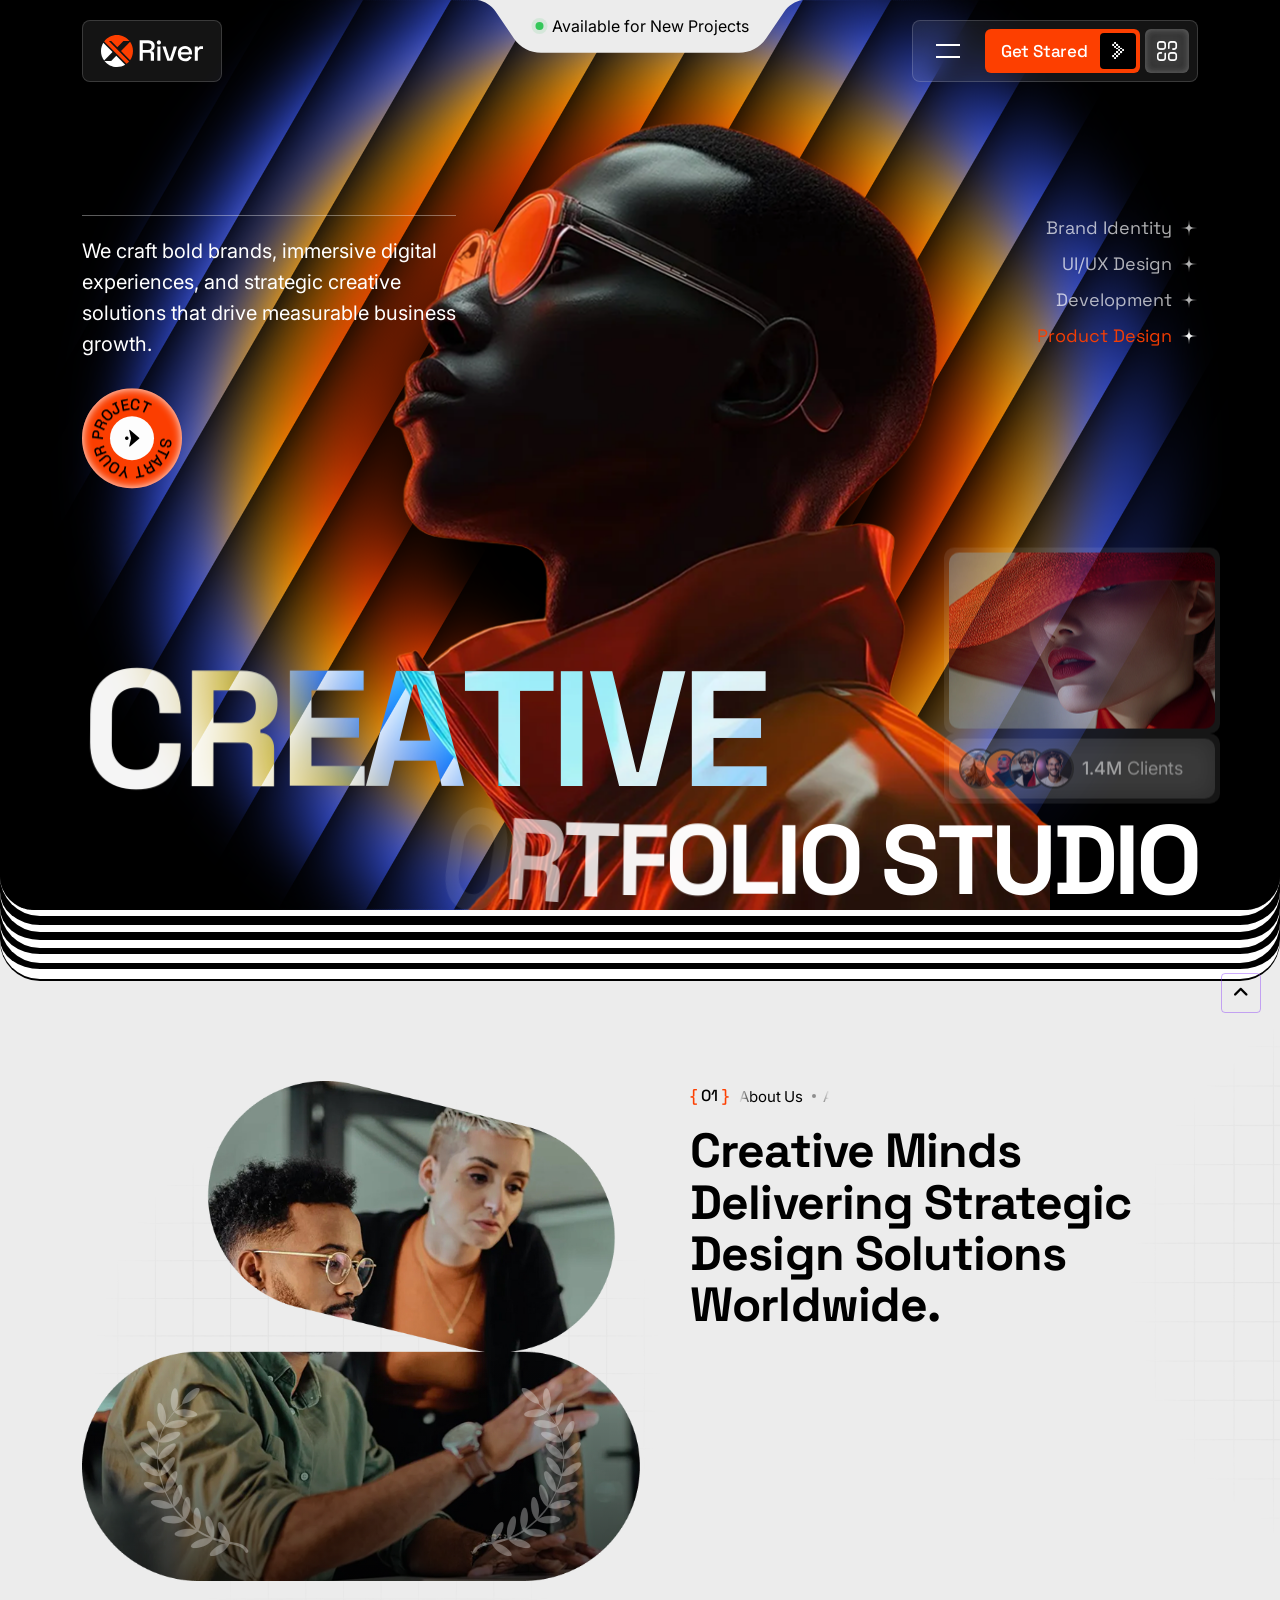
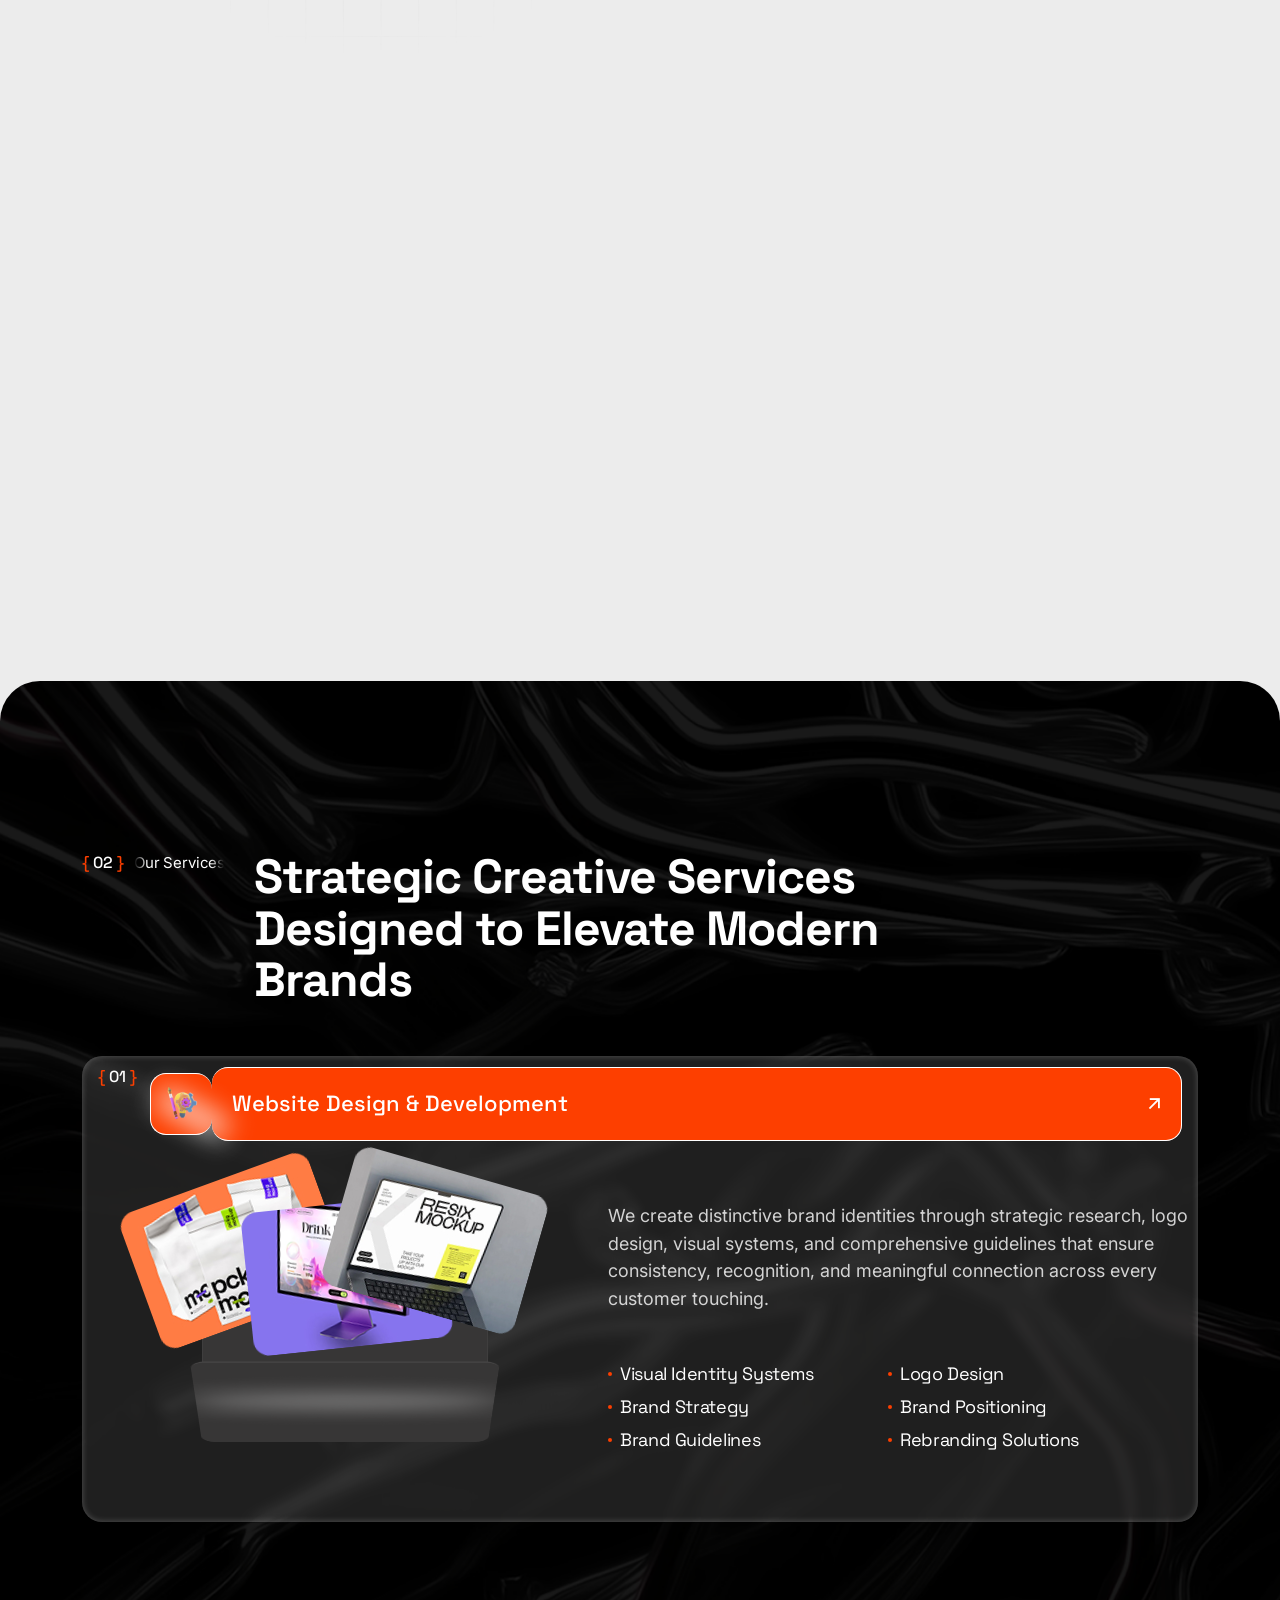
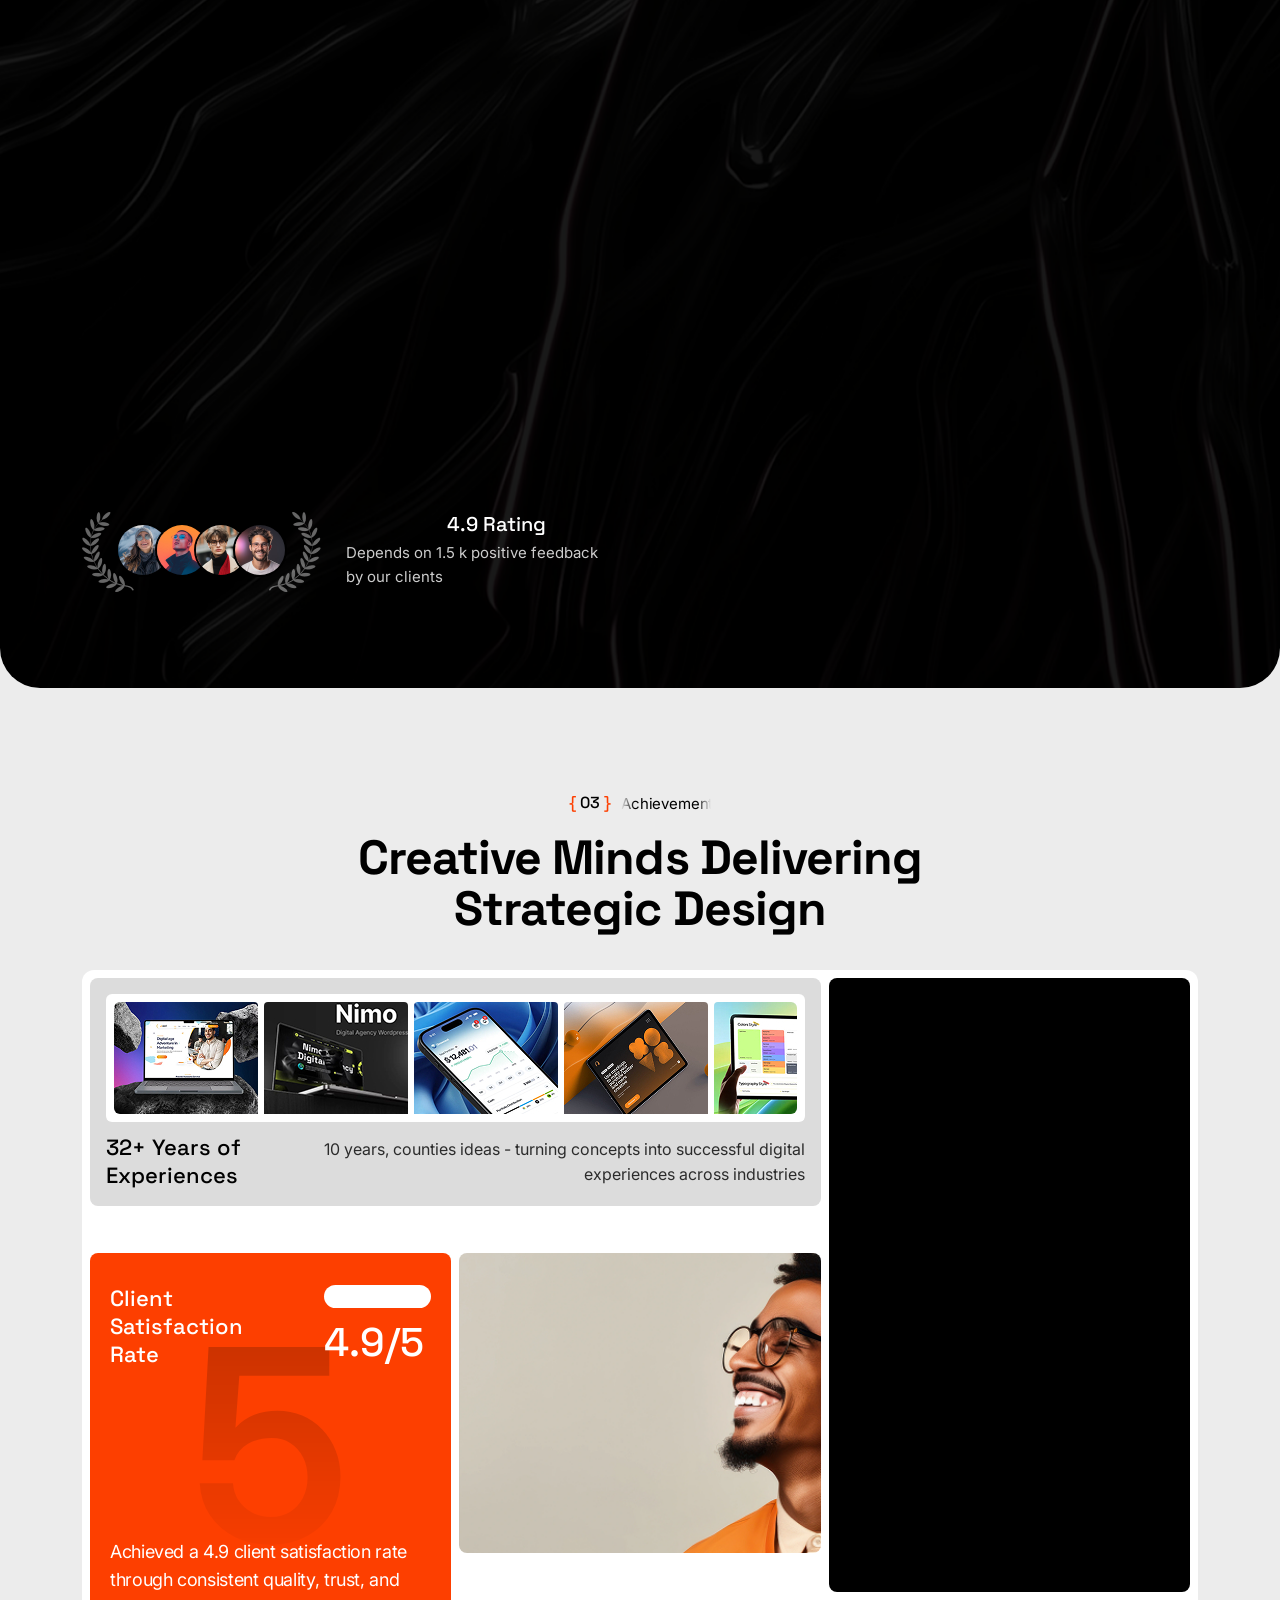
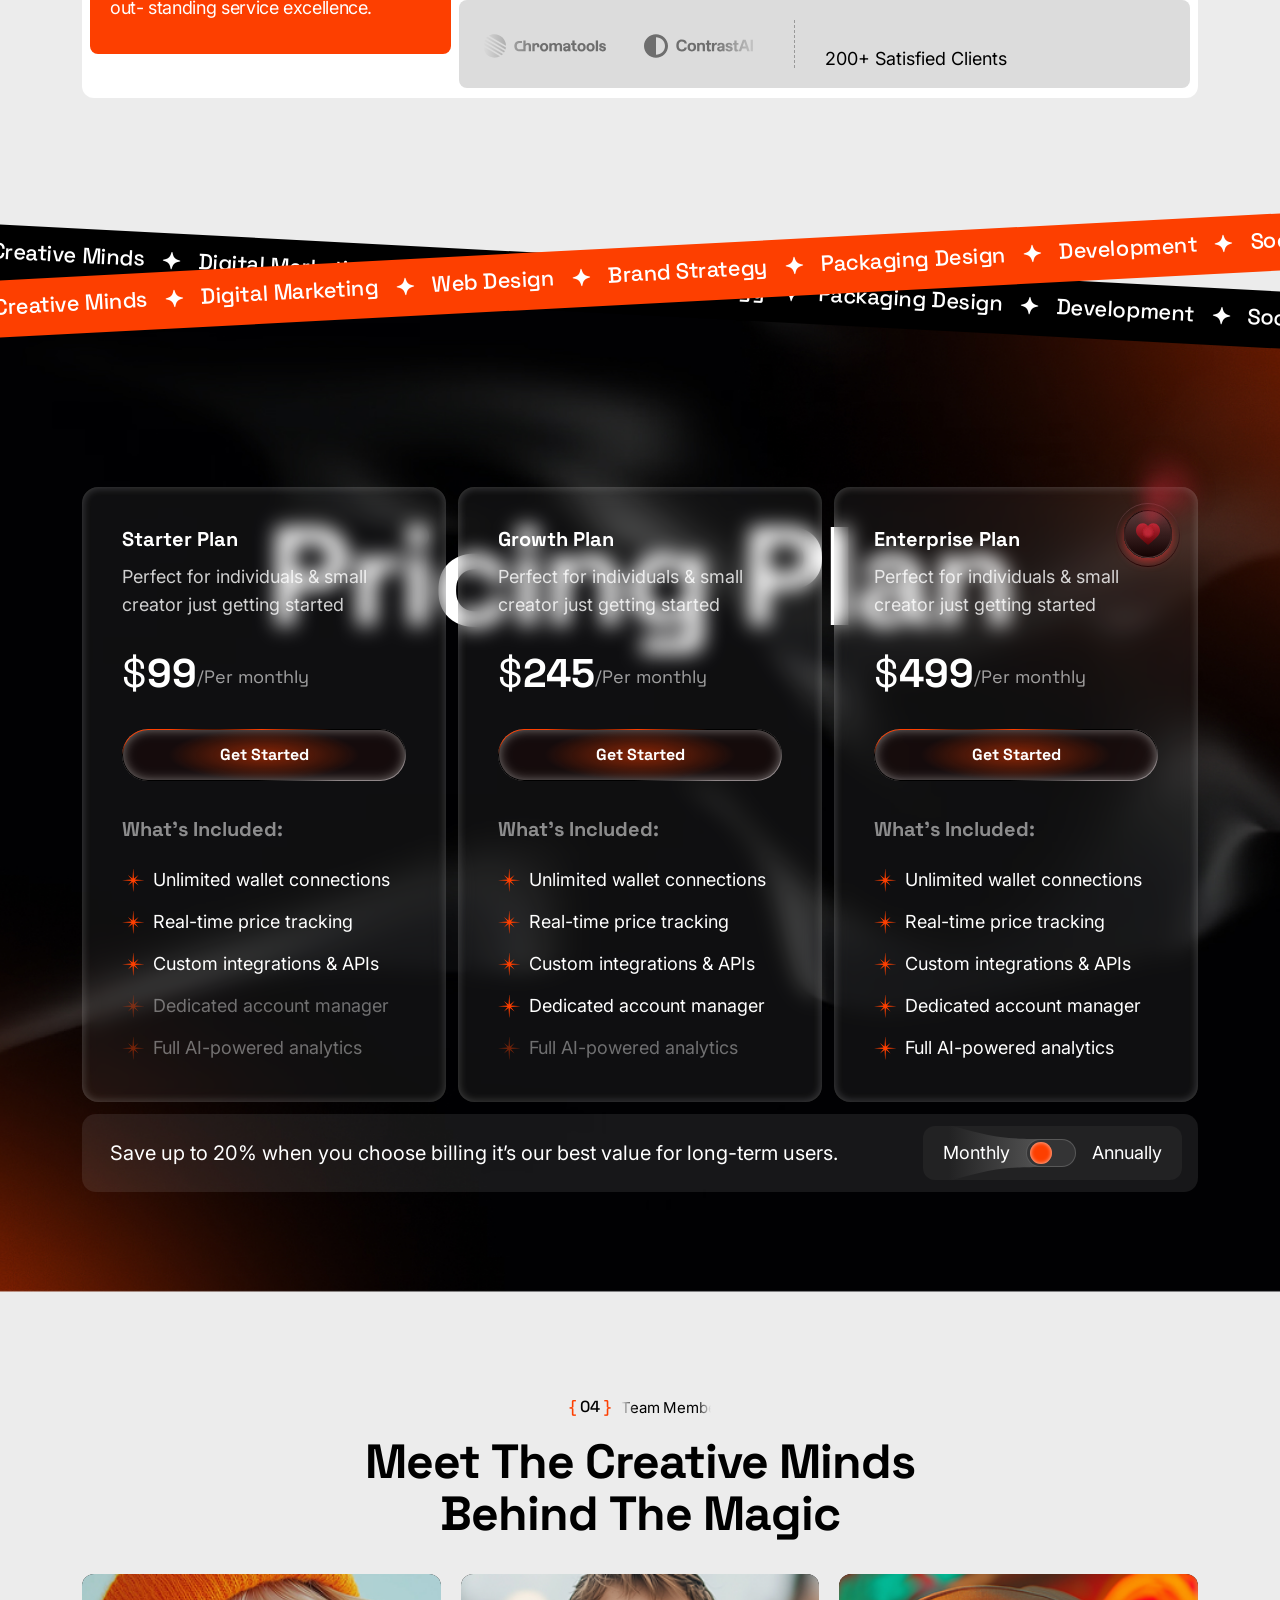
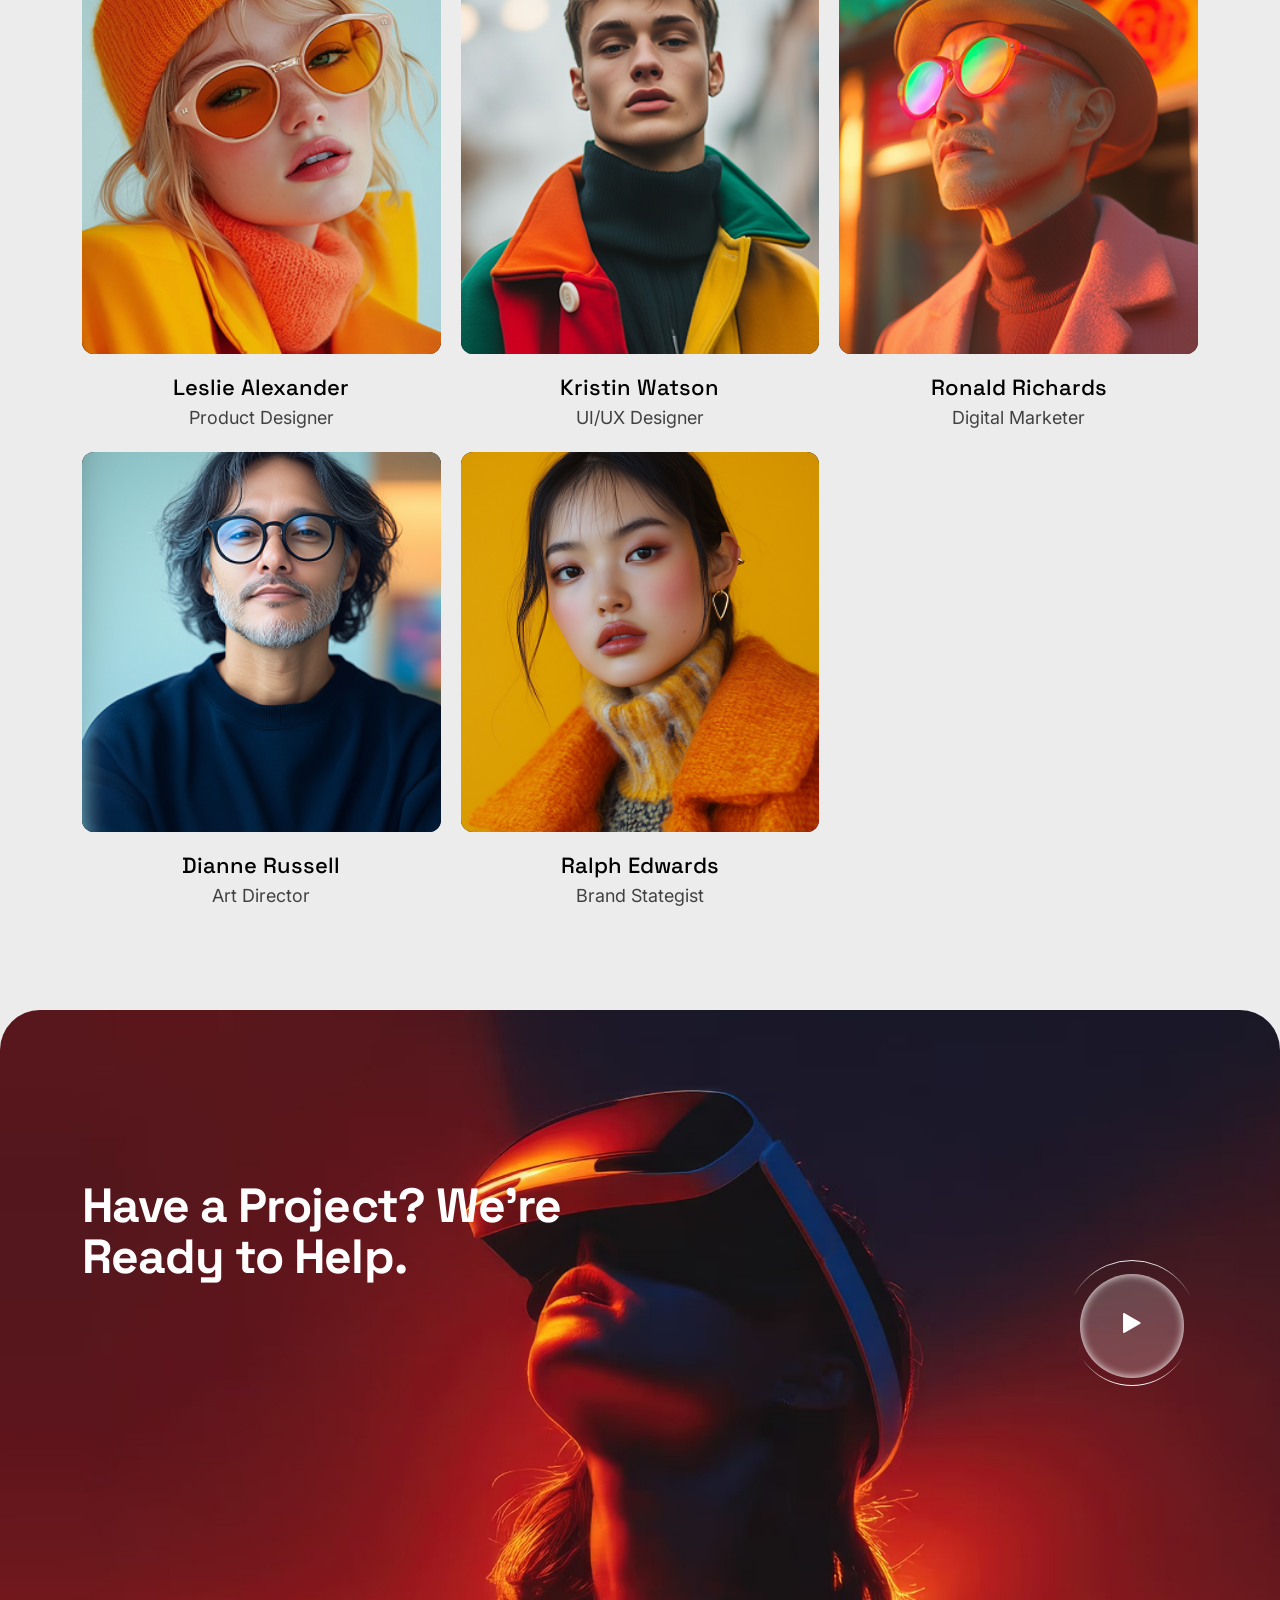
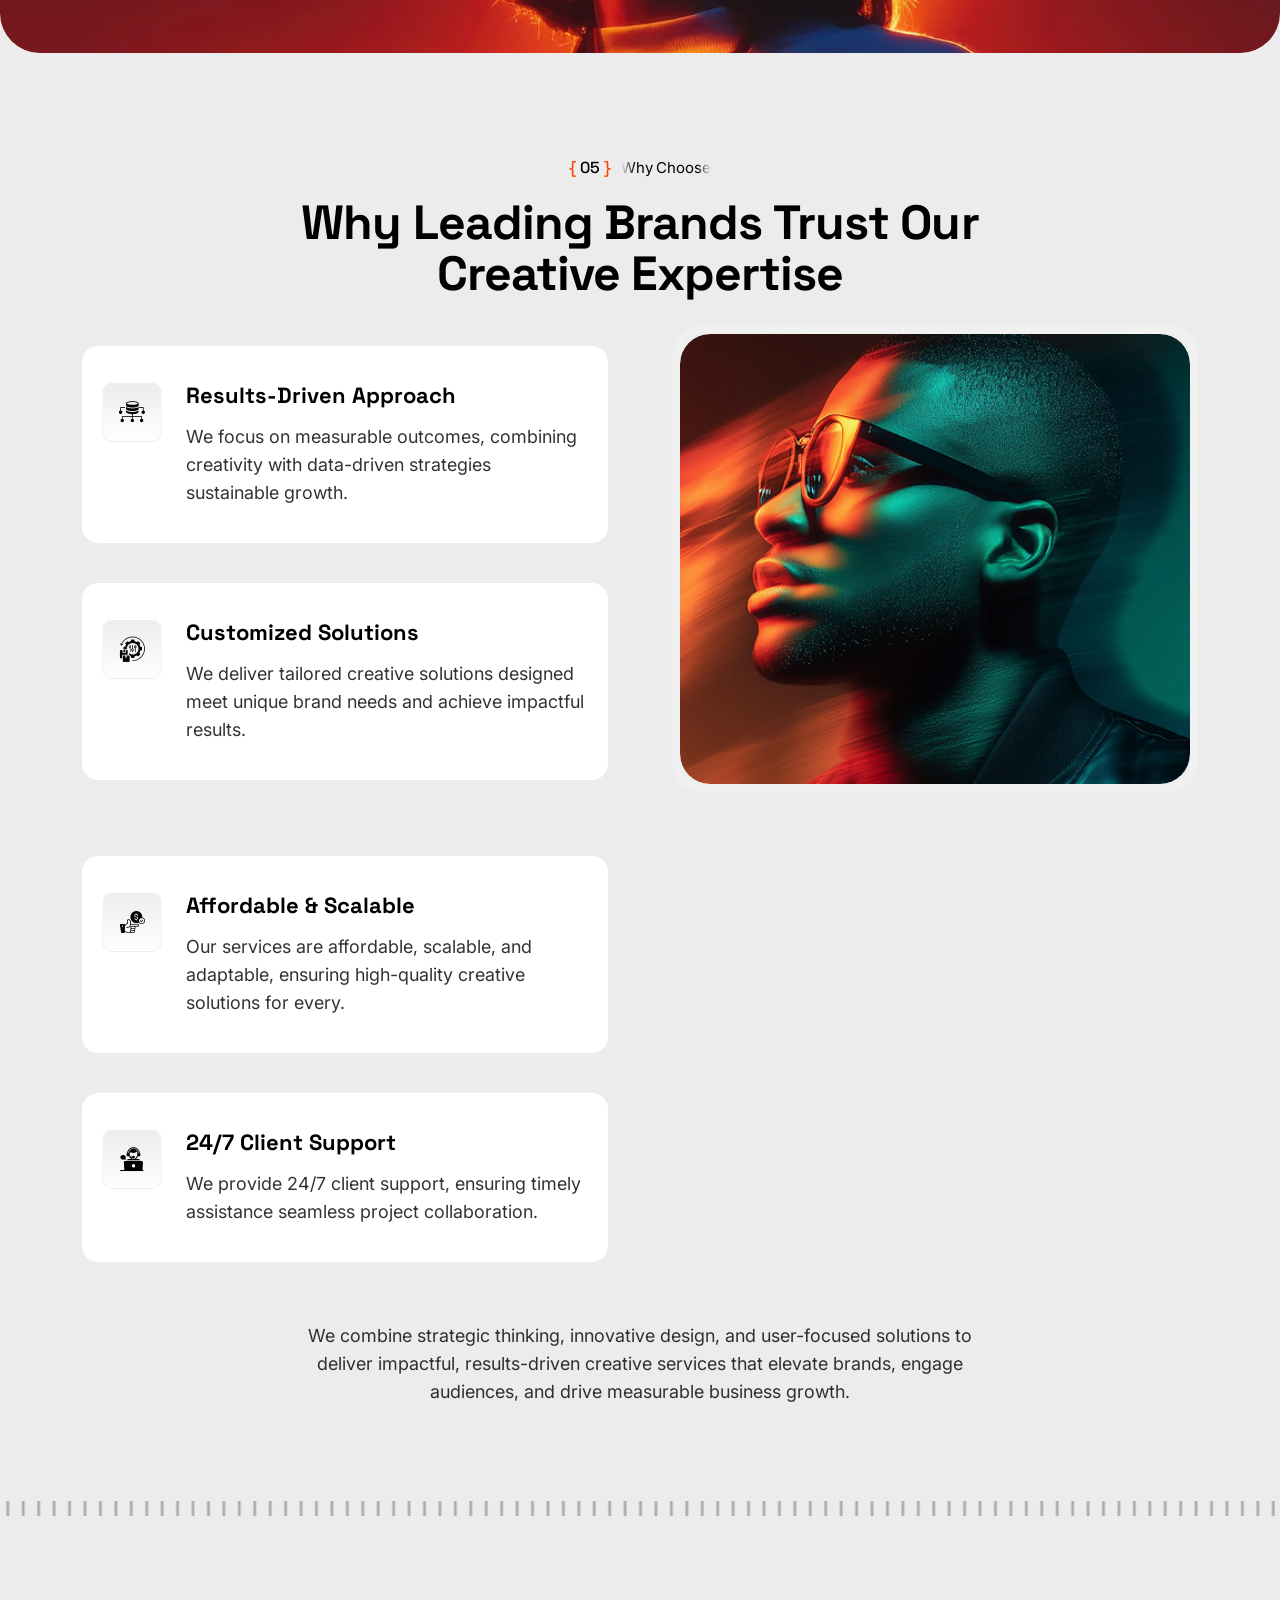
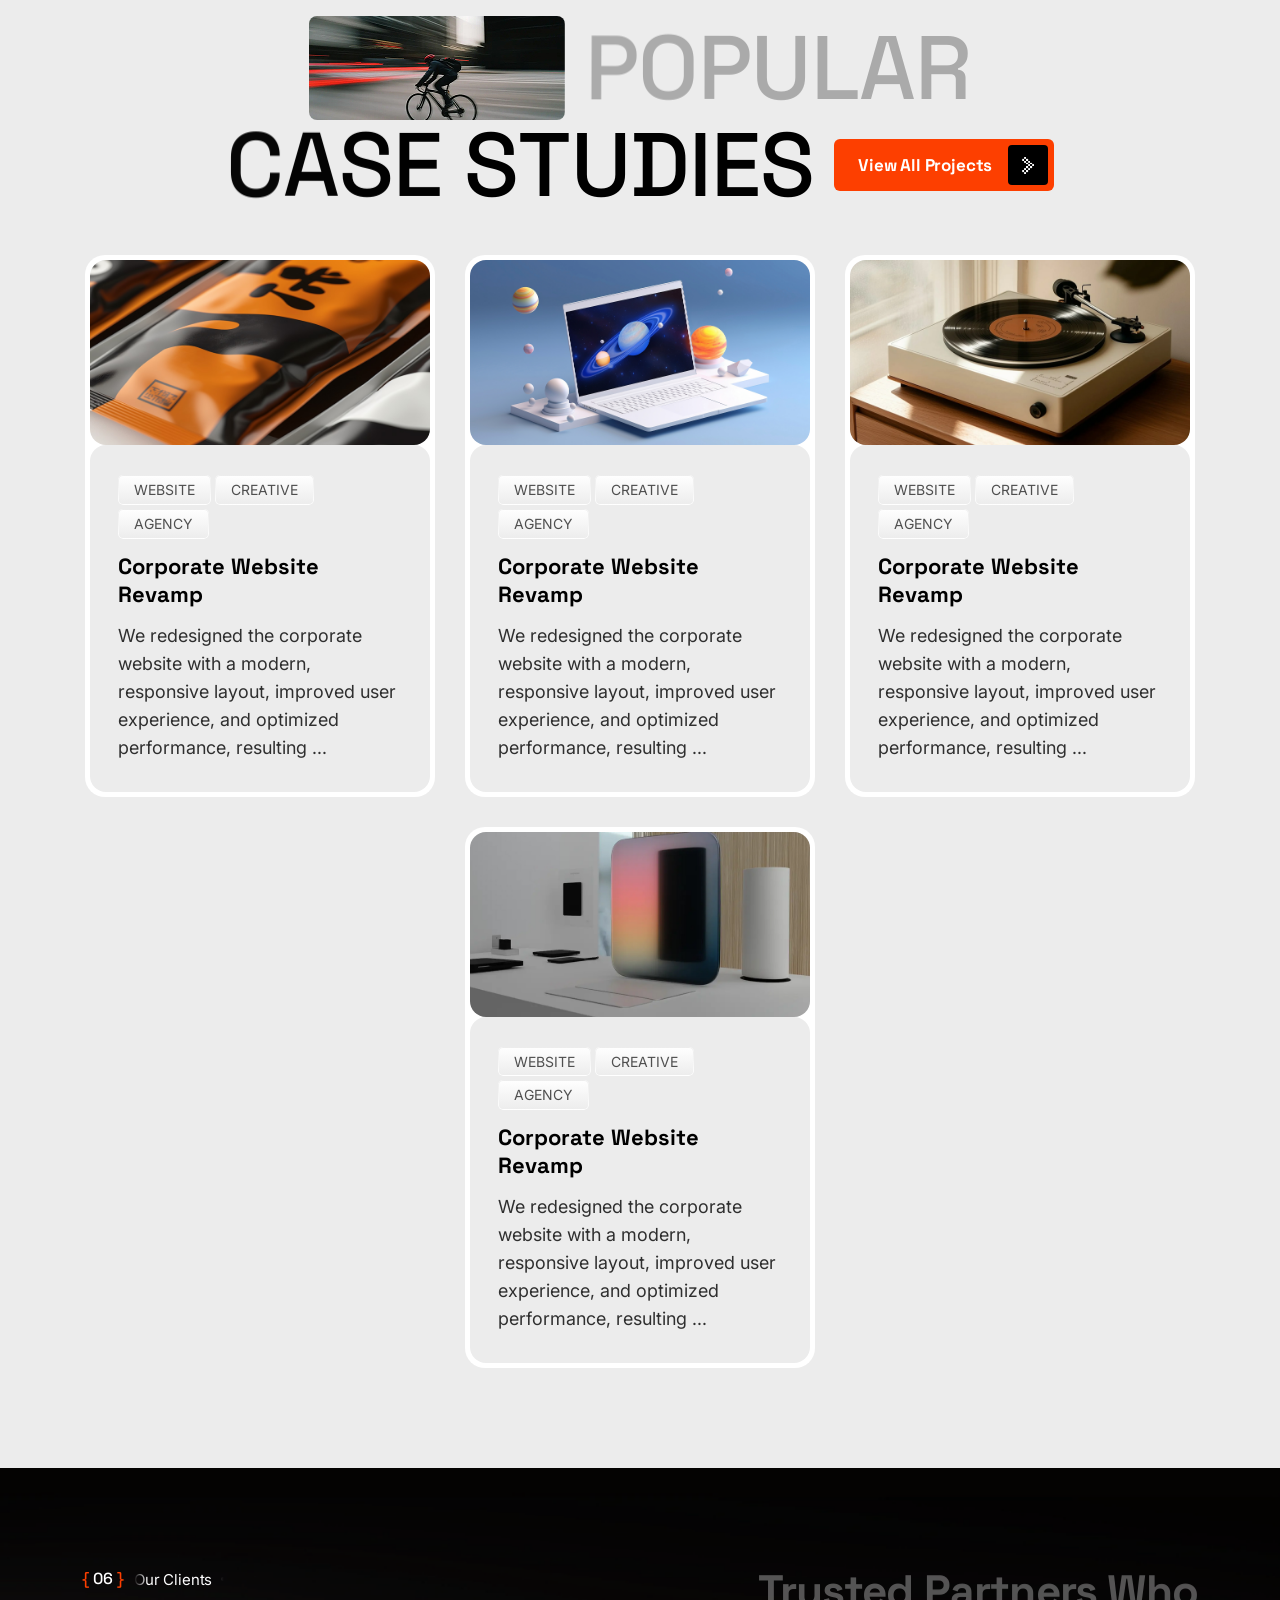
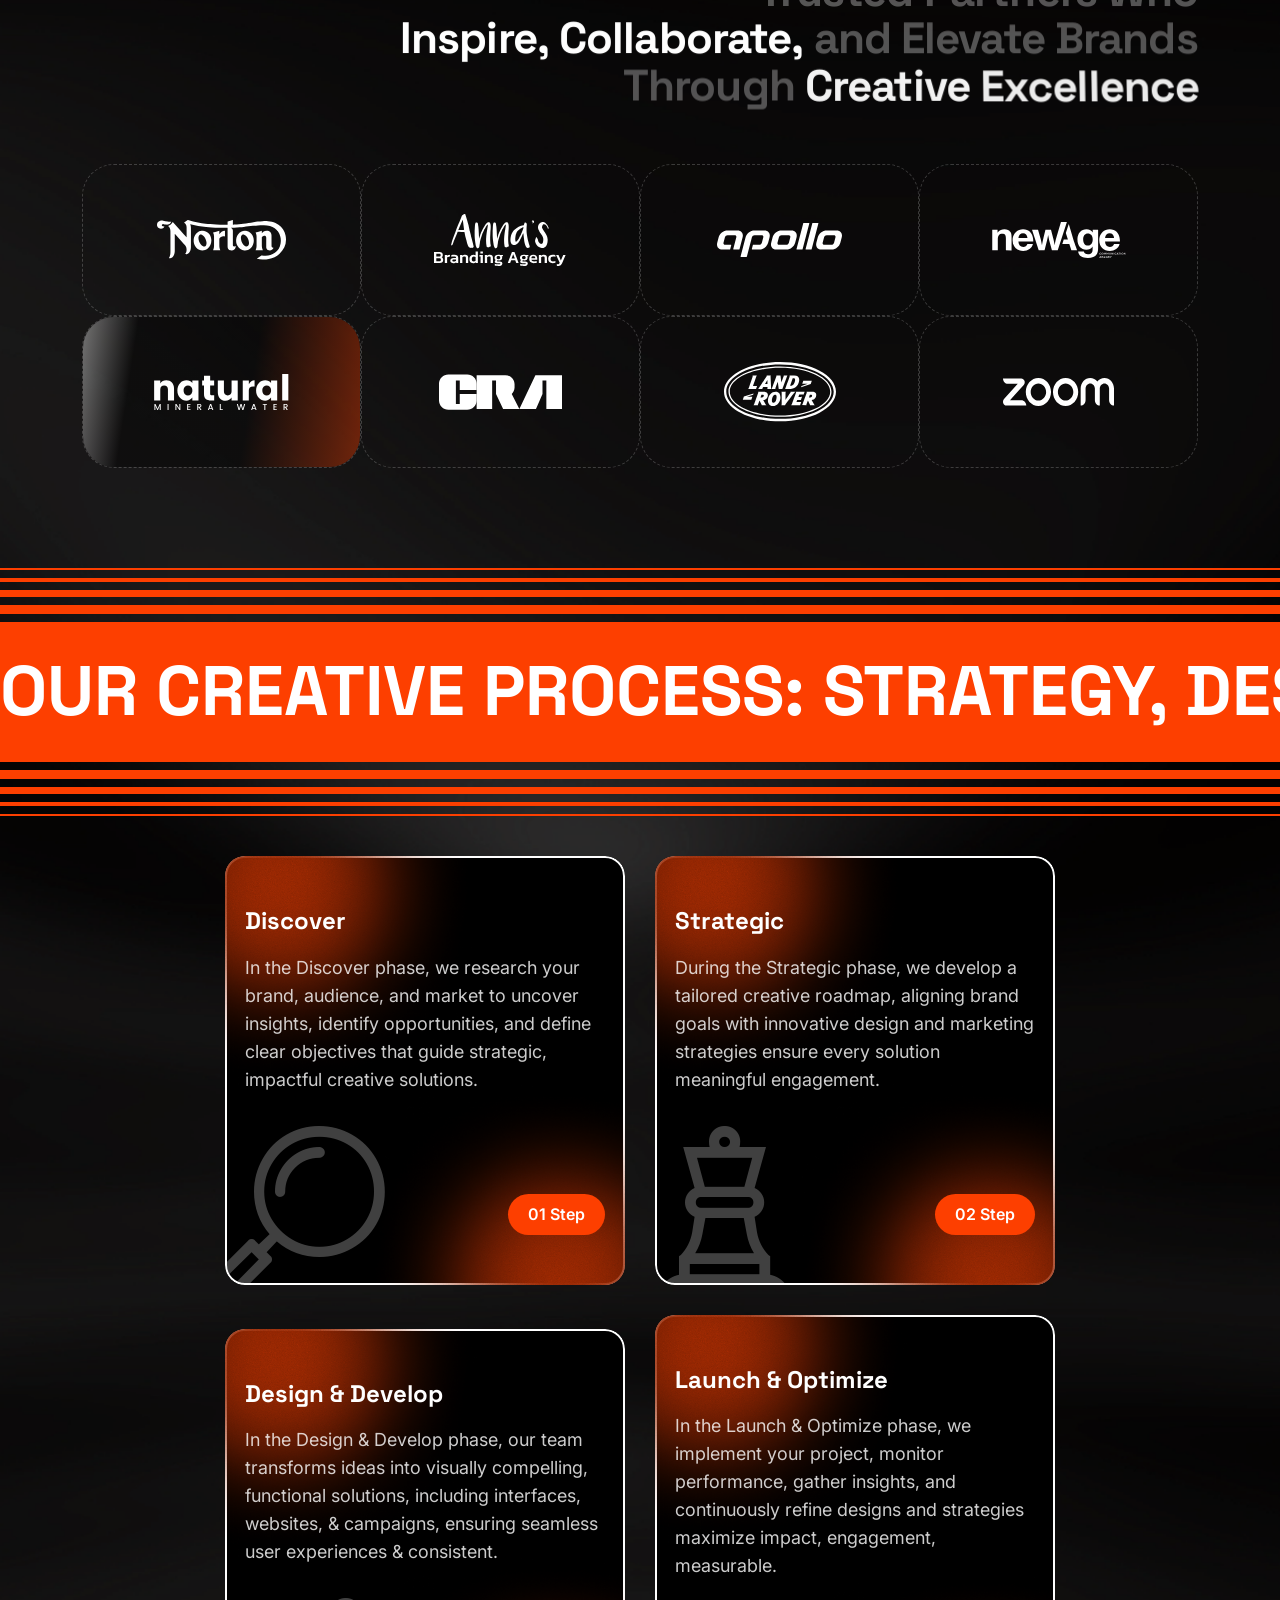
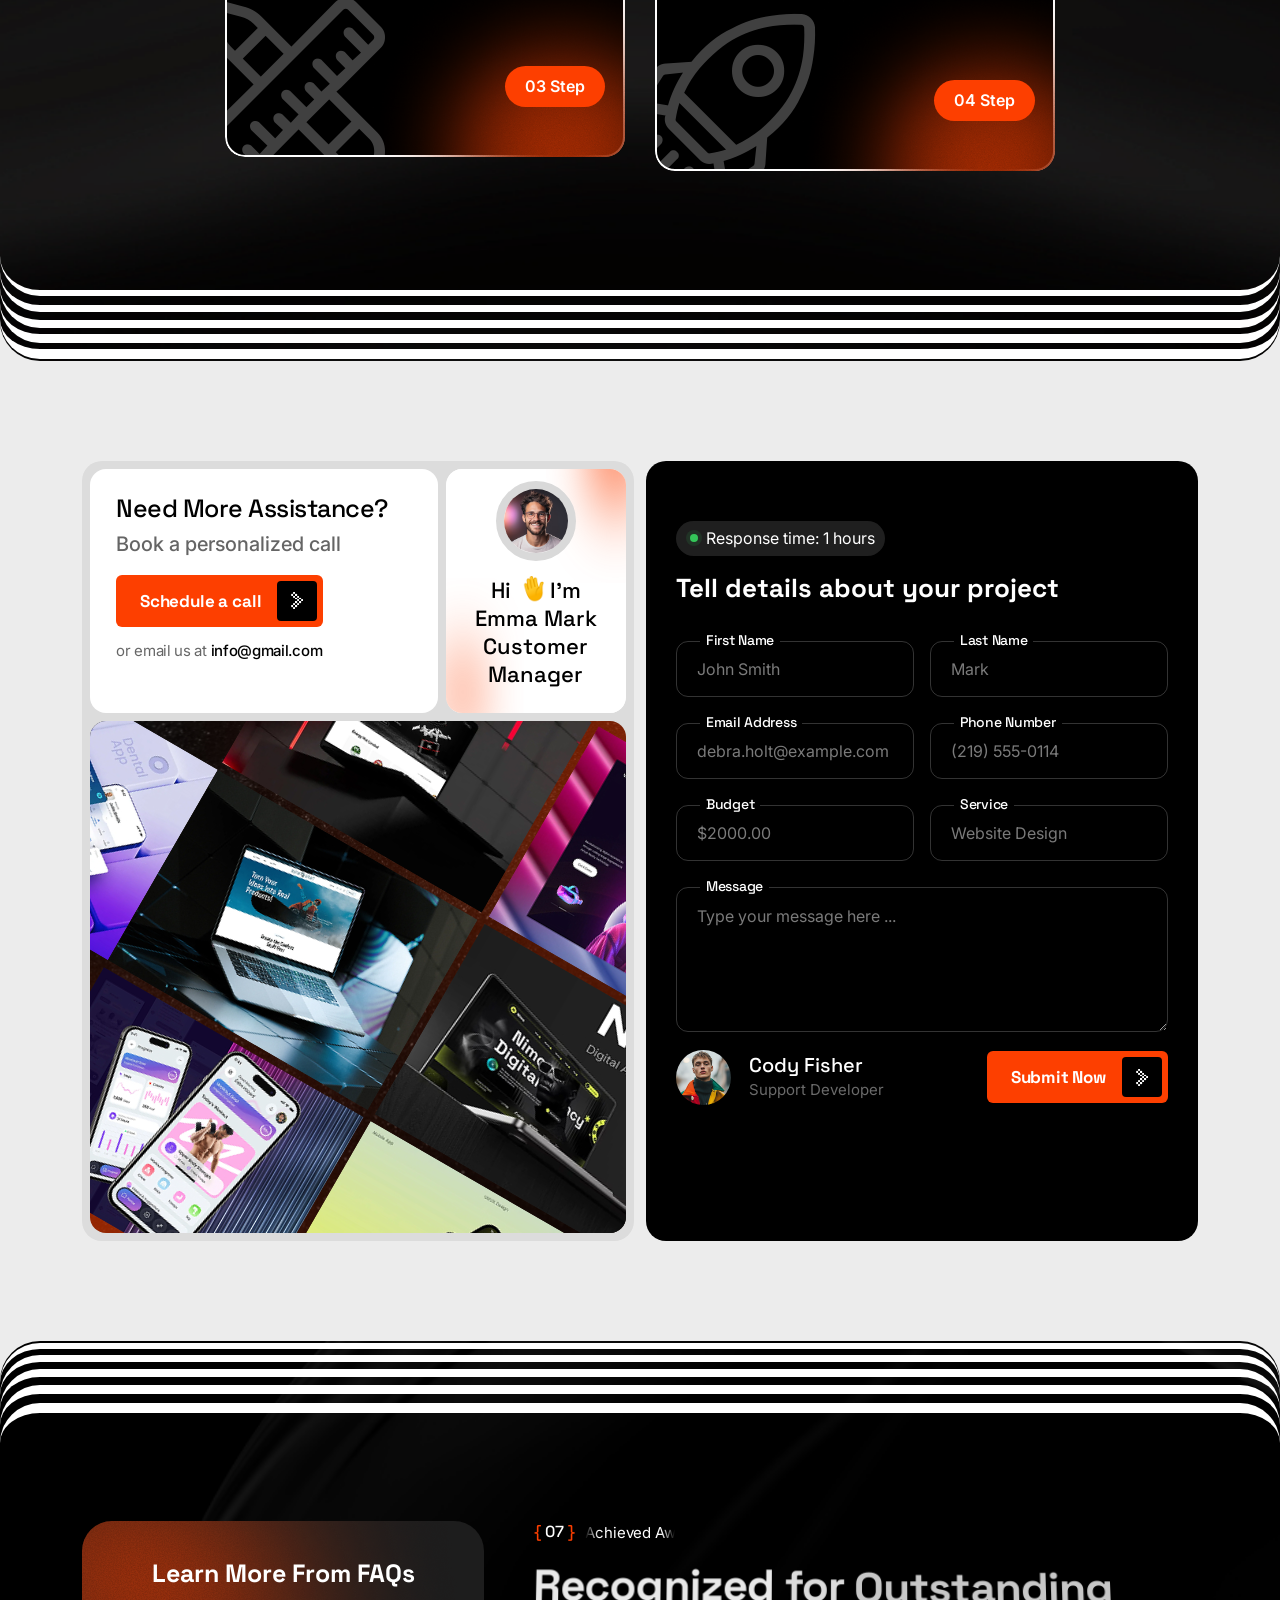
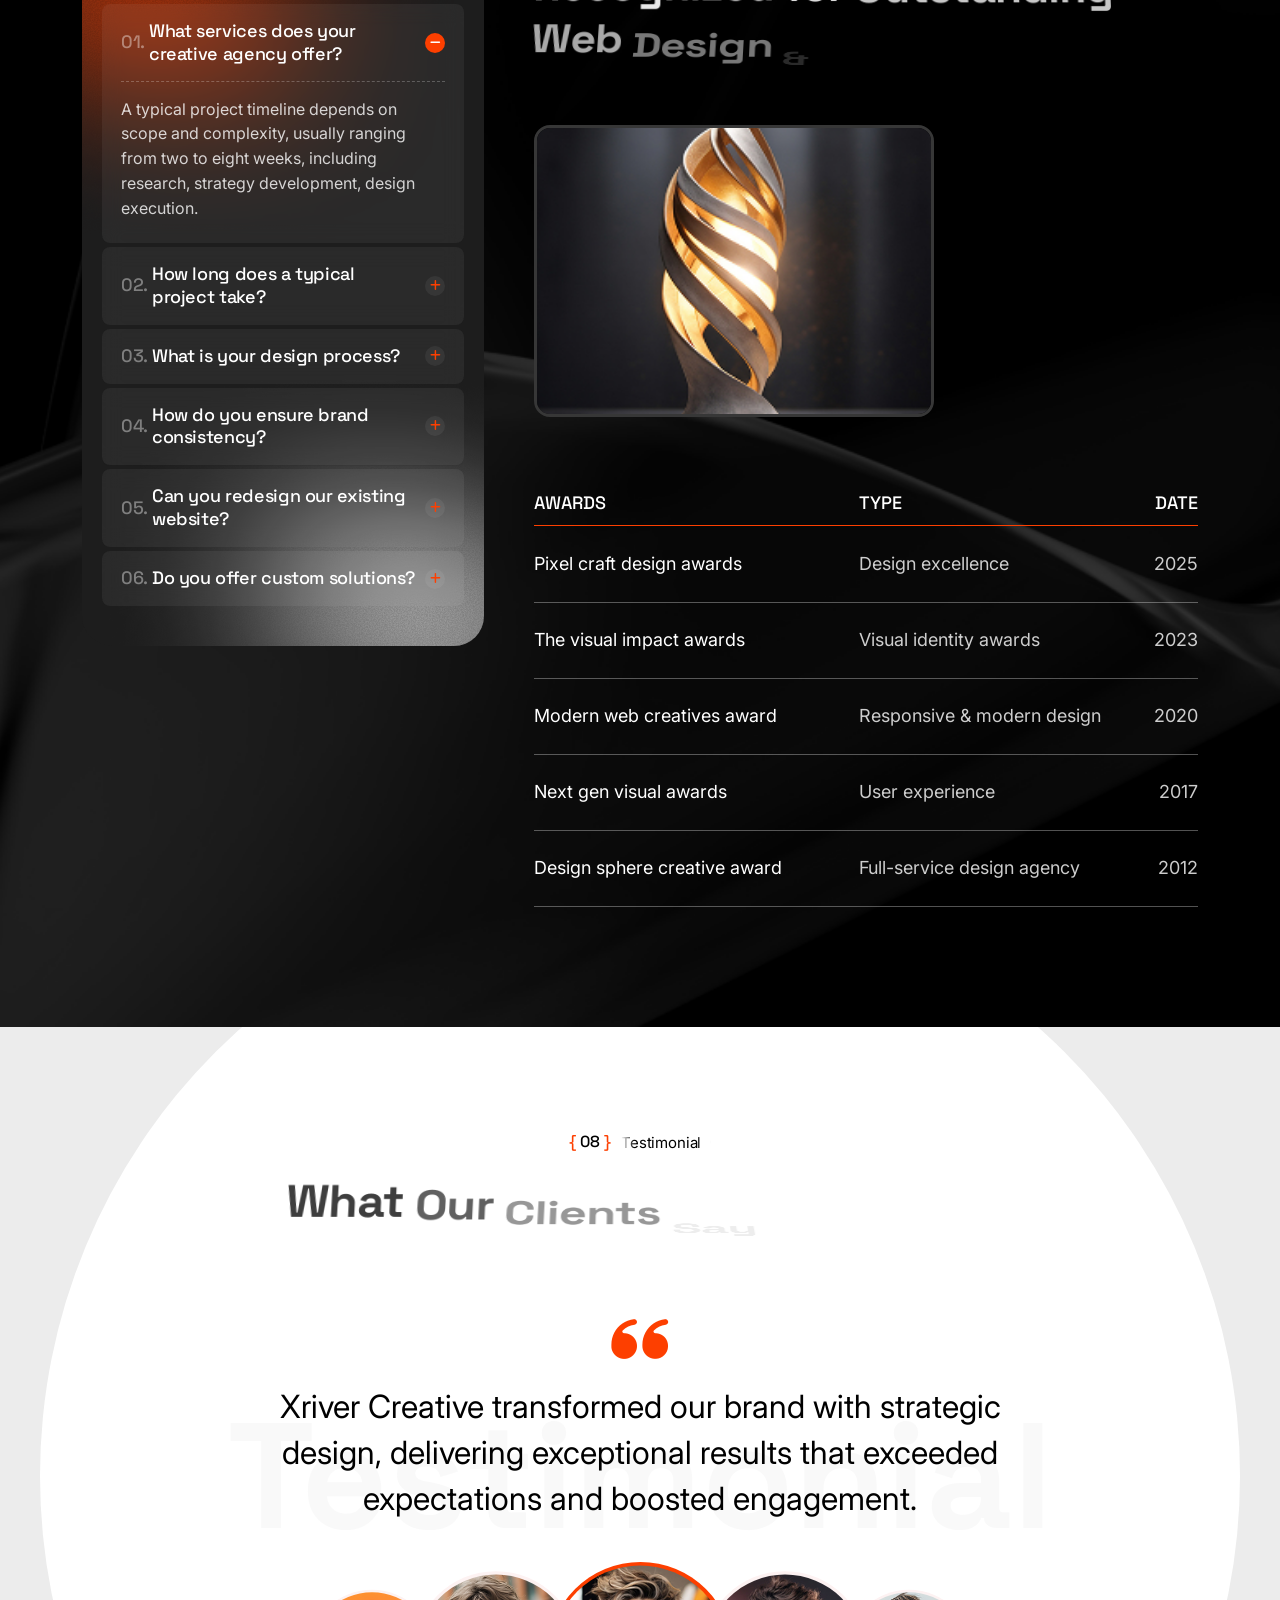
==== index.html @ c76e41bb "h1-90" ====
<!Doctype html>
<html class="no-js" lang="zxx">
    
    <head>
        <meta charset="utf-8">
        <meta http-equiv="x-ua-compatible" content="ie=edge">
        <title>Xriver - Creative Agency & Portfolio Home Page</title>
        <meta name="description" content="">
        <meta name="viewport" content="width=device-width, initial-scale=1">
		<link rel="shortcut icon" type="image/x-icon" href="assets/img/favicon.ico">
        <!-- Place favicon.ico in the root directory -->


		<!-- all-CSS-link-here -->
        <link rel="stylesheet" href="assets/css/bootstrap.min.css">
        <link rel="stylesheet" href="assets/css/swiper-bundle.min.css">
        <link rel="stylesheet" href="assets/css/all.min.css">
        <link rel="stylesheet" href="assets/css/odometer.min.css">
        <link rel="stylesheet" href="assets/css/nice-select.css">
        <link rel="stylesheet" href="assets/css/animate.css">
        <link rel="stylesheet" href="assets/css/magnific-popup.css">
        <link rel="stylesheet" href="assets/css/flaticon_xriver.css">
        <link rel="stylesheet" href="assets/css/main.css">
    </head>

    <body class="xr-home-1" >

            
        <div class="xr-home-1-wrapper ">

            <!-- start preloader -->
            <div  class="sk-loader">
                <div class="item-favicon-border">
                    <div class="item-favicon">
                        <img src="assets/img/logo/favicon-1.svg" alt="">
                    </div>

                    <div class="item-favicon-border-line-1"></div>
                    <div class="item-favicon-border-line-2"></div>
                    <div class="item-favicon-border-line-3"></div>
                </div>
            </div>
            <!-- end preloader -->


            <!-- header-start -->
            <header class="xr-header-1-area">
                <div class="container xr-container-1">
                    <div class="xr-header-1-wrap">
                        <div class="xr-header-1-logo-x-btn">
                            <!-- logo -->
                            <div class="xr-header-1-logo">
                                <a href="#" aria-label="name">
                                    <img src="assets/img/logo/logo-1.svg" alt="">
                                </a>
                            </div>
                            <a href="#" aria-label="name" class="xr-p-1 xr-header-1-join-btn">
                                Join us to shape the future
                                <i class="flaticon-right-up flaticon"></i>
                            </a>
                        </div>



                        <!-- action-link -->
                        <div class="xr-header-1-action-link">
                            <!-- menu -->
                            <nav class="xr-main-navigation xr-header-1-menu  d-none d-lg-block">
                                <ul id="main-nav" class="nav navbar-nav menu_1_split">
                            
                                    <li class="dropdown">
                                        <a href="#">
                                            HOME
                                        </a>
                                        <ul class="dropdown-menu clearfix">
                                            <li><a href="index.html">Home One</a></li>
                                            <li><a href="index-2.html">Home Two</a></li>
                                            <li><a href="index-3.html">Home Three</a></li>
                                            <li><a href="index-4.html">Home Four</a></li>
                                            <li><a href="index-5.html">Home Five</a></li>
                                            <li><a href="index-6.html">Home Six</a></li>
                                        </ul>
                                    </li>
                            
                                    <li>
                                        <a href="#">
                                            ABOUT
                                        </a>
                                    </li>
                            
                                    <li >
                                        <a href="#">
                                            SERVICES
                                        </a>
                                    </li>
                                    

                                    <li class="dropdown">
                                        <a href="#">
                                            PAGES
                                        </a>
                                        <ul class="dropdown-menu clearfix">
                            
                                            <li class="dropdown">
                                                <a href="team.html">Team</a>
                                                <ul class="dropdown-menu clearfix">
                                                    <li><a href="team.html">Team One</a></li>
                                                    <li><a href="team-2.html">team two</a></li>
                                                    <li><a href="team-3.html">team three</a></li>
                                                    <li><a href="team-4.html">team four</a></li>
                                                    <li><a href="team-details.html">team details</a></li>
                                                </ul>
                                            </li>
                            
                                            <li class="dropdown">
                                                <a href="career-page.html">Career page</a>
                                                <ul class="dropdown-menu clearfix">
                                                    <li><a href="career-page.html">Career page</a></li>
                                                    <li><a href="career-single.html">Career single</a></li>
                                                </ul>
                                            </li>
                            
                                            <li><a href="price.html">Price Page</a></li>
                                            <li><a href="choose-us.html">Choose Us</a></li>
                                            <li><a href="testimonial.html">Testimonial</a></li>
                                            <li><a href="work-process.html">Work Process</a></li>
                                            <li><a href="faqs.html">FAQs Page</a></li>
                                            <li><a href="404.html">404</a></li>
                            
                                        </ul>
                                    </li>
                            
                                </ul>
                            </nav>

                            <div class="xr-header-1-menu-toggle-btn" data-cursor="-pointer">
                                <span></span>
                                <span></span>
                            </div>

                            <!-- pr-btn -->
                            <a href="#" aria-label="name" class="xr-pr-btn-1">
                                <span class="text">Get Stared</span>
                                <span class="icon">
                                    <i class="flaticon-left-dotted-arrowhead flaticon"></i>
                                </span>
                            </a>

                            <!-- offcanvas-btn -->
                            <button type="button" aria-label="name" class="xr-offcanvas-btn-1 offcanvas_toggle">
                                <i class="flaticon-menu-button flaticon"></i>
                            </button>

                        </div>


                    </div>
                </div>

    
            </header>
            <!-- header-end -->

            <!-- hero-start -->
            <section class="xr-hero-1-area">

                <div class="xr-hero-1-main">
                    <div class="container xr-container-1">
                        <div class="xr-hero-1-top">

                            <!-- left-content -->
                            <div class="xr-hero-1-top-left">
                                <p class="xr-p-1 xr-hero-1-top-disc">
                                    We craft bold brands, immersive digital experiences, and strategic creative solutions that drive measurable business growth.
                                </p>
                                <a href="#" aria-label="name" class="xr-hero-1-circle-btn">
                                    <div class="btn-icon">
                                        <i class="flaticon-circle-arrow flaticon"></i>
                                    </div>
                                    <img src="assets/img/hero/h1-circle-text.png" alt="" class="circle-text">
                                </a>
                            </div>


                            <ul class="wa-ul xr-hero-1-features-list">
                                <li class="xr-h-1">
                                    Brand Identity
                                    <i class="flaticon-star flaticon"></i>
                                </li>
                                <li class="xr-h-1 active">
                                    UI/UX Design
                                    <i class="flaticon-star flaticon"></i>
                                </li>
                                <li class="xr-h-1">
                                    Development
                                    <i class="flaticon-star flaticon"></i>
                                </li>
                                <li class="xr-h-1">
                                    Product Design
                                    <i class="flaticon-star flaticon"></i>
                                </li>
                            </ul>
                        </div>

                        <div class="xr-hero-1-title">
                            <h1 class="xr-hero-1-title-1 xr-h-1 wa-split-up-1" data-split-delay="1">CREATIVE</h1>
                            <h2 class="xr-hero-1-title-2 xr-h-1 wa-split-up-1" data-split-delay=".8">PORTFOLIO STUDIO</h2>
                        </div>
                    </div>

                    <!-- author -->
                    <div class="xr-hero-1-author">
                        <div class="big-img wa-fix wa-img-cover">
                            <img src="assets/img/hero/h1-card-img-1.jpg" alt="">
                        </div>
                        <div class="img-x-text">
                            <div class="img-x-text-flex">
                                <div class="author-img">
                                    <div class="author-img-single wa-fix wa-img-cover">
                                        <img src="assets/img/testimonial/author-1.jpg" alt="">
                                    </div>
                                    <div class="author-img-single wa-fix wa-img-cover">
                                        <img src="assets/img/testimonial/author-2.jpg" alt="">
                                    </div>
                                    <div class="author-img-single wa-fix wa-img-cover">
                                        <img src="assets/img/testimonial/author-3.jpg" alt="">
                                    </div>
                                    <div class="author-img-single wa-fix wa-img-cover">
                                        <img src="assets/img/testimonial/author-4.jpg" alt="">
                                    </div>
                                </div>
                                <p class="xr-p-1 disc"><b>1.4M</b> Clients</p>
                            </div>
                        </div>
                    </div>

                    <!-- main-img -->
                    <div class="xr-hero-1-img">
                        <img src="assets/img/hero/h1-img-1.png" alt="">
                    </div>

                    <!-- active-status -->
                    <div class="xr-hero-1-active">
                        <p class="xr-p-1 disc">
                            <span class="dot-shape"></span>
                            Available for New Projects
                        </p>
                        <svg class="bg-shape" preserveAspectRatio="none" viewBox="0 0 318 52" fill="none" xmlns="http://www.w3.org/2000/svg">
                            <path d="M0 0H318C310.787 1.18545 304.381 5.28829 300.287 11.3438L282.319 37.922C276.368 46.7252 266.435 52 255.809 52H62.1911C51.565 52 41.632 46.7252 35.6807 37.922L17.7128 11.3438C13.6191 5.28829 7.21267 1.18545 0 0Z" fill="#ECECEC"/>
                        </svg>
                    </div>

                    <div class="xr-hero-1-bg-shape-1 ">
                        <div class="line-shape"></div>
                        <div class="line-shape"></div>
                        <div class="line-shape"></div>
                        <div class="line-shape"></div>
                        <div class="line-shape"></div>
                        <div class="line-shape"></div>
                        <div class="line-shape"></div>
                        <div class="line-shape"></div>
                        <div class="line-shape"></div>
                        <div class="line-shape"></div>
                        <div class="line-shape"></div>
                        <div class="line-shape"></div>
                        <div class="line-shape"></div>
                        <div class="line-shape"></div>
                        <div class="line-shape"></div>
                        <div class="line-shape"></div>
                        <div class="line-shape"></div>
                        <div class="line-shape"></div>
                        <div class="line-shape"></div>
                        <div class="line-shape"></div>
                        <div class="line-shape"></div>
                        <div class="line-shape"></div>
                        <div class="line-shape"></div>
                        <div class="line-shape"></div>
                        <div class="line-shape"></div>
                        <div class="line-shape"></div>
                        <div class="line-shape"></div>
                        <div class="line-shape"></div>
                    </div>

                    <div class="xr-hero-1-bg-shape-2 wa_add_class">
                        <div class="circle-shape-1"></div>
                    </div>
                </div>    
                    
                <div class="xr-line-shape">
                    <div class="single-line"></div>
                    <div class="single-line"></div>
                    <div class="single-line"></div>
                    <div class="single-line"></div>
                    <div class="single-line"></div>
                </div>
            </section>
            <!-- hero-end -->

            <!-- about-start -->
            <section class="xr-about-1-area pt-100 pb-100 wa-p-relative">
                <div class="xr-about-1-bg-shape-1">
                    <img src="assets/img/about/a1-bg-shape-1.png" alt="">
                </div>
                <div class="xr-about-1-bg-shape-2">
                    <img src="assets/img/about/a1-bg-shape-2.png" alt="">
                </div>
                <div class="container xr-container-1">
                    <div class="xr-about-1-wrap">
                        <!-- left-content -->
                        <div class="xr-about-1-left wa-p-relative">

                            <div class="xr-about-1-img wa-fix wa-img-cover">
                                <img src="assets/img/about/a1-img-1.jpg" alt="">
                            </div>

                            <div class="xr-about-1-trust">
                                <div class="author-img wow fadeInUp2" data-wow-offset="100">
                                    <div class="author-img-single wa-fix wa-img-cover">
                                        <img src="assets/img/testimonial/author-8.jpg" alt="">
                                    </div>
                                    <div class="author-img-single wa-fix wa-img-cover">
                                        <img src="assets/img/testimonial/author-9.jpg" alt="">
                                    </div>
                                    <div class="author-img-single wa-fix wa-img-cover">
                                        <img src="assets/img/testimonial/author-10.jpg" alt="">
                                    </div>
                                </div>
                                <div class="rating">
                                    <i class="fa-solid fa-star wow fadeIn" data-wow-delay=".1s" data-wow-offset="100"></i>
                                    <i class="fa-solid fa-star wow fadeIn" data-wow-delay=".2s" data-wow-offset="100"></i>
                                    <i class="fa-solid fa-star wow fadeIn" data-wow-delay=".3s" data-wow-offset="100"></i>
                                    <i class="fa-solid fa-star wow fadeIn" data-wow-delay=".4s" data-wow-offset="100"></i>
                                    <i class="fa-solid fa-star wow fadeIn" data-wow-delay=".5s" data-wow-offset="100"></i>
                                </div>
                                <h5 class="xr-h-1 title wow fadeInUp2" data-wow-offset="100">Trusted by brands & creatives worldwide</h5>
                                <p class="xr-p-1 disc wow fadeInUp2" data-wow-offset="100">Over 100 brands and creatives trust me to capture their stories through bold, refined imagery.</p>

                                <div class="vector-1">
                                    <img src="assets/img/about/a1-vector-1.png" alt="">
                                </div>
                                <div class="vector-2">
                                    <img src="assets/img/about/a1-vector-2.png" alt="">
                                </div>
                            </div>
                        </div>
                        <!-- right-content -->
                        <div class="xr-about-1-right">
                            <!-- section-title -->
                            <div class="xr-about-1-sec-title mb-35">
                                <div class="xr-subtitle-1">
                                    <h6 class="xr-subtitle-1-number xr-h-1">
                                        {<span>01</span>}
                                    </h6>
                                    <div class="xr-subtitle-1-marquee wa-fix">
                                        <div class="wa_marquee d-inline-block" >
                                            <div class="marquee-text">
                                                <p class="marquee-text-single xr-p-1">About Us</p>
                                                <p class="marquee-text-single xr-p-1">About Us</p>
                                            </div>
                                        </div>

                                    </div>
                                </div>
                                <h2 class="xr-sec-title-1 wa-split-text split-line-up">Creative Minds Delivering Strategic Design Solutions Worldwide.</h2>
                                <p class="xr-p-1 sec-disc wow fadeInUp2" data-wow-offset="100">We are a forward-thinking creative agency blending strategy, design, and technology to build impactful brand experiences that inspire audiences and drive measurable business growth.</p>
                            </div>

                            <div class="btn-x-author mb-80 wow fadeInUp2" data-wow-offset="100">
                                <a href="#" aria-label="name" class="xr-pr-btn-1">
                                    <span class="text">More About Us</span>
                                    <span class="icon">
                                        <i class="flaticon-left-dotted-arrowhead flaticon"></i>
                                    </span>
                                </a>
                                <div class="xr-about-1-author wa_add_class">
                                    <div class="author-img">
                                        <svg width="44" height="52" viewBox="0 0 44 52" fill="none" xmlns="http://www.w3.org/2000/svg">
                                            <path opacity="0.5" d="M8.75854 41.6827C3.50338 38.4392 0 32.6291 0 26C5.97072e-05 19.3708 3.50334 13.5607 8.75854 10.3173V41.6827Z" fill="black"/>
                                            <path opacity="0.5" d="M22.4301 46.4101C14.4075 43.1076 8.75859 35.2145 8.75854 26.0003C8.75854 16.786 14.4074 8.89231 22.4301 5.58984V46.4101Z" fill="black"/>
                                            <path opacity="0.5" d="M43.6547 52C31.5448 49.5418 22.4301 38.8357 22.4301 26.0003C22.4301 13.1649 31.5447 2.45817 43.6547 0V52Z" fill="black"/>
                                        </svg>
                                        <div class="main-img wa-fix wa-img-cover">
                                            <img src="assets/img/testimonial/author-7.jpg" alt="">
                                        </div>
                                    </div>
                                    <div class="content-wrap">
                                        <h5 class="xr-h-1 name">Thomas Anderson</h5>
                                        <p class="xr-p-1 bio">President & CEO </p>
                                    </div>
                                </div>
                            </div>


                            <div class="xr-about-1-tabs wow fadeInUp2" data-wow-offset="100">
                                <div class="xr-about-1-tabs-btn" role="tablist">
                                    <!-- single-btn -->
                                    <button class="nav-link active" id="nav-home-tab" data-bs-toggle="tab" data-bs-target="#nav-home" type="button" role="tab" aria-controls="nav-home" aria-selected="true">
                                        <div class="xr-about-1-tabs-btn-single">
                                            <div class="bg-img wa-fix wa-img-cover">
                                                <img src="assets/img/about/a1-tabs-bg-img.jpg" alt="">
                                            </div>
                                            <div class="first-content">
                                                <div class="icon">
                                                    <i class="flaticon-target flaticon"></i>
                                                </div>
                                                <p class="xr-p-1 title">Our Mission</p>
                                            </div>
                                            <div class="hover-content">
                                                <div class="icon">
                                                    <i class="flaticon-target flaticon"></i>
                                                </div>
                                                <p class="xr-p-1 title">Our Mission</p>
                                            </div>
                                        </div>
                                    </button>

                                    <!-- single-btn -->
                                    <button class="nav-link" id="nav-profile-tab" data-bs-toggle="tab" data-bs-target="#nav-profile" type="button" role="tab" aria-controls="nav-profile" aria-selected="false">
                                        <div class="xr-about-1-tabs-btn-single">
                                            <div class="bg-img wa-fix wa-img-cover">
                                                <img src="assets/img/about/a1-tabs-bg-img.jpg" alt="">
                                            </div>
                                            <div class="first-content">
                                                <div class="icon">
                                                    <i class="flaticon-vision flaticon"></i>
                                                </div>
                                                <p class="xr-p-1 title">Our Vision</p>
                                            </div>
                                            <div class="hover-content">
                                                <div class="icon">
                                                    <i class="flaticon-vision flaticon"></i>
                                                </div>
                                                <p class="xr-p-1 title">Our Vision</p>
                                            </div>
                                        </div>
                                    </button>
                                </div>

                                <div class="tab-content xr-about-1-tabs-pane" >
                                    <!-- single-pane -->
                                    <div class="tab-pane fade show active" id="nav-home" role="tabpanel" aria-labelledby="nav-home-tab">
                                        <div class="xr-about-1-tabs-pane-single">
                                            <p class="xr-p-1 disc">
                                                Our mission is to empower brands through strategic creativity, innovative design, & meaningful storytelling that drives engagement, builds trust, and delivers measurable growth.
                                            </p>
                                            <ul class="wa-ul tags-list">
                                                <li class="xr-p-1">Innovation Driven</li>
                                                <li class="xr-p-1">Design Excellence</li>
                                                <li class="xr-p-1">Strategy Focused</li>
                                            </ul>
                                        </div>
                                    </div>
                                    <!-- single-pane -->
                                    <div class="tab-pane fade" id="nav-profile" role="tabpanel" aria-labelledby="nav-profile-tab">
                                        <div class="xr-about-1-tabs-pane-single">
                                            <p class="xr-p-1 disc">
                                                Our mission is to empower brands through strategic creativity, innovative design, & meaningful storytelling that drives engagement, builds trust, and delivers measurable growth.
                                            </p>
                                            <ul class="wa-ul tags-list">
                                                <li class="xr-p-1">Innovation Driven</li>
                                                <li class="xr-p-1">Design Excellence</li>
                                                <li class="xr-p-1">Strategy Focused</li>
                                            </ul>
                                        </div>
                                    </div>
                                </div>
                            </div>

                        </div>
                    </div>
                </div>
            </section>
            <!-- about-end -->

            <!-- services-start -->
            <section class="xr-services-1-area wa-bg-default pt-170 pb-100 wa-p-relative" data-background="assets/img/services/s1-bg-img-1.png">
                <div class="xr-line-shape">
                    <div class="single-line wow fadeInUp2" data-wow-offset="100" data-wow-delay=".1s"></div>
                    <div class="single-line wow fadeInUp2" data-wow-offset="100" data-wow-delay=".2s"></div>
                    <div class="single-line wow fadeInUp2" data-wow-offset="100" data-wow-delay=".3s"></div>
                    <div class="single-line wow fadeInUp2" data-wow-offset="100" data-wow-delay=".4s"></div>
                    <div class="single-line wow fadeInUp2" data-wow-offset="100" data-wow-delay=".5s"></div>
                </div>
                <div class="container xr-container-1">
                    <!-- section-title -->
                    <div class="xr-services-1-sec-title mb-50">
                        <div class="xr-subtitle-1">
                            <h6 class="xr-subtitle-1-number xr-h-1">
                                {<span>02</span>}
                            </h6>
                            <div class="xr-subtitle-1-marquee wa-fix">
                                <div class="wa_marquee d-inline-block" >
                                    <div class="marquee-text">
                                        <p class="marquee-text-single xr-p-1">Our Services</p>
                                        <p class="marquee-text-single xr-p-1">Our Services</p>
                                    </div>
                                </div>
                            </div>
                        </div>
                        <h2 class="xr-sec-title-1 wa-split-text split-line-up">Strategic Creative Services Designed to Elevate Modern Brands</h2>

                        <div class="btn-wrap wow fadeInRight2">
                            <a href="#" aria-label="name" class="xr-pr-btn-1">
                                <span class="text">View All Services</span>
                                <span class="icon">
                                    <i class="flaticon-left-dotted-arrowhead flaticon"></i>
                                </span>
                            </a>
                        </div>
                    </div>


					<div class="xr-services-1-accordion mb-50" id="accordionExample_32">
						<!-- single-team -->
						<div class="xr-services-1-accordion-item wa_accordion_item active" >
							<button class="item-title xr-h-1" type="button" data-bs-toggle="collapse" data-bs-target="#collapse1" aria-expanded="false" aria-controls="collapse1">
                                <div class="number-x-line">
                                    <span class="number">
                                        {
                                            <span class="number-count">01</span>
                                        }
                                    </span>
                                    <div class="number-line"></div>
                                </div>
                                <div class="item-right">
                                    <div class="icon-elm">
                                        <img src="assets/img/services/s1-vector-1.svg" alt="">
                                    </div>
                                    <span class="title-elm">
                                        Website Design & Development
                                        <i class="flaticon-right-up flaticon"></i>
                                    </span>
                                </div>
							</button>
							<div id="collapse1" class="accordion-collapse collapse show" data-bs-parent="#accordionExample_32">
								<div class="xr-services-1-accordion-item-disc">
                                    <div class="folder">
                                        <div class="folder-part-1">
                                            <img src="assets/img/services/s1-folder-part-1.png" alt="">
                                        </div>
                                        <div class="folder-part-2">
                                            <img src="assets/img/services/s1-folder-part-2.png" alt="">
                                        </div>
                                        <div class="folder-img-1 wa-fix wa-img-cover">
                                            <img src="assets/img/services/s1-item-img-1.jpg" alt="">
                                        </div>
                                        <div class="folder-img-2 wa-fix wa-img-cover">
                                            <img src="assets/img/services/s1-item-img-2.jpg" alt="">
                                        </div>
                                        <div class="folder-img-3 wa-fix wa-img-cover">
                                            <img src="assets/img/services/s1-item-img-3.jpg" alt="">
                                        </div>
                                    </div>
                                    <div class="content-wrap">
                                        <p class="xr-p-1 disc-elm">We create distinctive brand identities through strategic research, logo design, visual systems, and comprehensive guidelines that ensure consistency, recognition, and meaningful connection across every customer touching.</p>

                                        <ul class="wa-ul services-list">
                                            <li class="xr-h-1">Visual Identity Systems</li>
                                            <li class="xr-h-1">Logo Design</li>
                                            <li class="xr-h-1">Brand Strategy</li>
                                            <li class="xr-h-1">Brand Positioning</li>
                                            <li class="xr-h-1">Brand Guidelines</li>
                                            <li class="xr-h-1">Rebranding Solutions</li>
                                        </ul>
                                    </div>
                                </div>
							</div>
						</div>
						<!-- single-team -->
						<div class="xr-services-1-accordion-item wa_accordion_item wow fadeInUp2" data-wow-offset="100" >
							<button class="item-title xr-h-1 collapsed" type="button" data-bs-toggle="collapse" data-bs-target="#collapse2" aria-expanded="false" aria-controls="collapse2">
                                <div class="number-x-line">
                                    <span class="number">
                                        {
                                            <span class="number-count">01</span>
                                        }
                                    </span>
                                    <div class="number-line"></div>
                                </div>
                                <div class="item-right">
                                    <div class="icon-elm">
                                        <img src="assets/img/services/s1-vector-2.svg" alt="">
                                    </div>
                                    <span class="title-elm">
                                        Brand Identity Design
                                        <i class="flaticon-right-up flaticon"></i>
                                    </span>
                                </div>
							</button>
							<div id="collapse2" class="accordion-collapse collapse " data-bs-parent="#accordionExample_32">
								<div class="xr-services-1-accordion-item-disc">
                                    <div class="folder">
                                        <div class="folder-part-1">
                                            <img src="assets/img/services/s1-folder-part-1.png" alt="">
                                        </div>
                                        <div class="folder-part-2">
                                            <img src="assets/img/services/s1-folder-part-2.png" alt="">
                                        </div>
                                        <div class="folder-img-1 wa-fix wa-img-cover">
                                            <img src="assets/img/services/s1-item-img-1.jpg" alt="">
                                        </div>
                                        <div class="folder-img-2 wa-fix wa-img-cover">
                                            <img src="assets/img/services/s1-item-img-2.jpg" alt="">
                                        </div>
                                        <div class="folder-img-3 wa-fix wa-img-cover">
                                            <img src="assets/img/services/s1-item-img-3.jpg" alt="">
                                        </div>
                                    </div>
                                    <div class="content-wrap">
                                        <p class="xr-p-1 disc-elm">We create distinctive brand identities through strategic research, logo design, visual systems, and comprehensive guidelines that ensure consistency, recognition, and meaningful connection across every customer touching.</p>

                                        <ul class="wa-ul services-list">
                                            <li class="xr-h-1">Visual Identity Systems</li>
                                            <li class="xr-h-1">Logo Design</li>
                                            <li class="xr-h-1">Brand Strategy</li>
                                            <li class="xr-h-1">Brand Positioning</li>
                                            <li class="xr-h-1">Brand Guidelines</li>
                                            <li class="xr-h-1">Rebranding Solutions</li>
                                        </ul>
                                    </div>
                                </div>
							</div>
						</div>
						<!-- single-team -->
						<div class="xr-services-1-accordion-item wa_accordion_item  wow fadeInUp2" data-wow-offset="100" >
							<button class="item-title xr-h-1 collapsed" type="button" data-bs-toggle="collapse" data-bs-target="#collapse3" aria-expanded="false" aria-controls="collapse3">
                                <div class="number-x-line">
                                    <span class="number">
                                        {
                                            <span class="number-count">03</span>
                                        }
                                    </span>
                                    <div class="number-line"></div>
                                </div>
                                <div class="item-right">
                                    <div class="icon-elm">
                                        <img src="assets/img/services/s1-vector-3.svg" alt="">
                                    </div>
                                    <span class="title-elm">
                                        UI/UX Design
                                        <i class="flaticon-right-up flaticon"></i>
                                    </span>
                                </div>
							</button>
							<div id="collapse3" class="accordion-collapse collapse " data-bs-parent="#accordionExample_32">
								<div class="xr-services-1-accordion-item-disc">
                                    <div class="folder">
                                        <div class="folder-part-1">
                                            <img src="assets/img/services/s1-folder-part-1.png" alt="">
                                        </div>
                                        <div class="folder-part-2">
                                            <img src="assets/img/services/s1-folder-part-2.png" alt="">
                                        </div>
                                        <div class="folder-img-1 wa-fix wa-img-cover">
                                            <img src="assets/img/services/s1-item-img-1.jpg" alt="">
                                        </div>
                                        <div class="folder-img-2 wa-fix wa-img-cover">
                                            <img src="assets/img/services/s1-item-img-2.jpg" alt="">
                                        </div>
                                        <div class="folder-img-3 wa-fix wa-img-cover">
                                            <img src="assets/img/services/s1-item-img-3.jpg" alt="">
                                        </div>
                                    </div>
                                    <div class="content-wrap">
                                        <p class="xr-p-1 disc-elm">We create distinctive brand identities through strategic research, logo design, visual systems, and comprehensive guidelines that ensure consistency, recognition, and meaningful connection across every customer touching.</p>

                                        <ul class="wa-ul services-list">
                                            <li class="xr-h-1">Visual Identity Systems</li>
                                            <li class="xr-h-1">Logo Design</li>
                                            <li class="xr-h-1">Brand Strategy</li>
                                            <li class="xr-h-1">Brand Positioning</li>
                                            <li class="xr-h-1">Brand Guidelines</li>
                                            <li class="xr-h-1">Rebranding Solutions</li>
                                        </ul>
                                    </div>
                                </div>
							</div>
						</div>
						<!-- single-team -->
						<div class="xr-services-1-accordion-item wa_accordion_item  wow fadeInUp2" data-wow-offset="100" >
							<button class="item-title xr-h-1 collapsed" type="button" data-bs-toggle="collapse" data-bs-target="#collapse4" aria-expanded="false" aria-controls="collapse4">
                                <div class="number-x-line">
                                    <span class="number">
                                        {
                                            <span class="number-count">04</span>
                                        }
                                    </span>
                                    <div class="number-line"></div>
                                </div>
                                <div class="item-right">
                                    <div class="icon-elm">
                                        <img src="assets/img/services/s1-vector-4.svg" alt="">
                                    </div>
                                    <span class="title-elm">
                                        Digital Marketing
                                        <i class="flaticon-right-up flaticon"></i>
                                    </span>
                                </div>
							</button>
							<div id="collapse4" class="accordion-collapse collapse " data-bs-parent="#accordionExample_32">
								<div class="xr-services-1-accordion-item-disc">
                                    <div class="folder">
                                        <div class="folder-part-1">
                                            <img src="assets/img/services/s1-folder-part-1.png" alt="">
                                        </div>
                                        <div class="folder-part-2">
                                            <img src="assets/img/services/s1-folder-part-2.png" alt="">
                                        </div>
                                        <div class="folder-img-1 wa-fix wa-img-cover">
                                            <img src="assets/img/services/s1-item-img-1.jpg" alt="">
                                        </div>
                                        <div class="folder-img-2 wa-fix wa-img-cover">
                                            <img src="assets/img/services/s1-item-img-2.jpg" alt="">
                                        </div>
                                        <div class="folder-img-3 wa-fix wa-img-cover">
                                            <img src="assets/img/services/s1-item-img-3.jpg" alt="">
                                        </div>
                                    </div>
                                    <div class="content-wrap">
                                        <p class="xr-p-1 disc-elm">We create distinctive brand identities through strategic research, logo design, visual systems, and comprehensive guidelines that ensure consistency, recognition, and meaningful connection across every customer touching.</p>

                                        <ul class="wa-ul services-list">
                                            <li class="xr-h-1">Visual Identity Systems</li>
                                            <li class="xr-h-1">Logo Design</li>
                                            <li class="xr-h-1">Brand Strategy</li>
                                            <li class="xr-h-1">Brand Positioning</li>
                                            <li class="xr-h-1">Brand Guidelines</li>
                                            <li class="xr-h-1">Rebranding Solutions</li>
                                        </ul>
                                    </div>
                                </div>
							</div>
						</div>
						<!-- single-team -->
						<div class="xr-services-1-accordion-item wa_accordion_item  wow fadeInUp2" data-wow-offset="100" >
							<button class="item-title xr-h-1 collapsed" type="button" data-bs-toggle="collapse" data-bs-target="#collapse5" aria-expanded="false" aria-controls="collapse5">
                                <div class="number-x-line">
                                    <span class="number">
                                        {
                                            <span class="number-count">05</span>
                                        }
                                    </span>
                                    <div class="number-line"></div>
                                </div>
                                <div class="item-right">
                                    <div class="icon-elm">
                                        <img src="assets/img/services/s1-vector-5.svg" alt="">
                                    </div>
                                    <span class="title-elm">
                                        Social Media Strategy
                                        <i class="flaticon-right-up flaticon"></i>
                                    </span>
                                </div>
							</button>
							<div id="collapse5" class="accordion-collapse collapse " data-bs-parent="#accordionExample_32">
								<div class="xr-services-1-accordion-item-disc">
                                    <div class="folder">
                                        <div class="folder-part-1">
                                            <img src="assets/img/services/s1-folder-part-1.png" alt="">
                                        </div>
                                        <div class="folder-part-2">
                                            <img src="assets/img/services/s1-folder-part-2.png" alt="">
                                        </div>
                                        <div class="folder-img-1 wa-fix wa-img-cover">
                                            <img src="assets/img/services/s1-item-img-1.jpg" alt="">
                                        </div>
                                        <div class="folder-img-2 wa-fix wa-img-cover">
                                            <img src="assets/img/services/s1-item-img-2.jpg" alt="">
                                        </div>
                                        <div class="folder-img-3 wa-fix wa-img-cover">
                                            <img src="assets/img/services/s1-item-img-3.jpg" alt="">
                                        </div>
                                    </div>
                                    <div class="content-wrap">
                                        <p class="xr-p-1 disc-elm">We create distinctive brand identities through strategic research, logo design, visual systems, and comprehensive guidelines that ensure consistency, recognition, and meaningful connection across every customer touching.</p>

                                        <ul class="wa-ul services-list">
                                            <li class="xr-h-1">Visual Identity Systems</li>
                                            <li class="xr-h-1">Logo Design</li>
                                            <li class="xr-h-1">Brand Strategy</li>
                                            <li class="xr-h-1">Brand Positioning</li>
                                            <li class="xr-h-1">Brand Guidelines</li>
                                            <li class="xr-h-1">Rebranding Solutions</li>
                                        </ul>
                                    </div>
                                </div>
							</div>
						</div>
					</div>


                    <div class="xr-services-1-bottom">
                        <p class="xr-services-1-bottom-disc xr-p-1 wow fadeInUp2" data-wow-offset="100">Our creative services combine strategy, design, and technology to craft compelling brand experiences that strengthen identity, engage audiences, and drive sustainable business growth.</p>

                        <div class="xr-services-1-author">
                            <div class="author-left wa-p-relative">
                                <div class="leaf-img-1">
                                    <img src="assets/img/services/s1-leaf-1.png" alt="">
                                </div>
                                <div class="leaf-img-2">
                                    <img src="assets/img/services/s1-leaf-2.png" alt="">
                                </div>
                                <div class="author-img">
                                    <div class="author-img-single wa-fix wa-img-cover">
                                        <img src="assets/img/testimonial/author-1.jpg" alt="">
                                    </div>
                                    <div class="author-img-single wa-fix wa-img-cover">
                                        <img src="assets/img/testimonial/author-2.jpg" alt="">
                                    </div>
                                    <div class="author-img-single wa-fix wa-img-cover">
                                        <img src="assets/img/testimonial/author-3.jpg" alt="">
                                    </div>
                                    <div class="author-img-single wa-fix wa-img-cover">
                                        <img src="assets/img/testimonial/author-4.jpg" alt="">
                                    </div>
                                </div>
                            </div>
                            <div class="content-wrap">
                                <h5 class="xr-h-1 title">
                                    <span class="rating">
                                        <i class="fa-solid fa-star wow fadeIn" data-wow-delay=".5s" data-wow-offset="100"></i>
                                        <i class="fa-solid fa-star wow fadeIn" data-wow-delay=".4s" data-wow-offset="100"></i>
                                        <i class="fa-solid fa-star wow fadeIn" data-wow-delay=".3s" data-wow-offset="100"></i>
                                        <i class="fa-solid fa-star wow fadeIn" data-wow-delay=".2s" data-wow-offset="100"></i>
                                        <i class="fa-solid fa-star wow fadeIn" data-wow-delay=".1s" data-wow-offset="100"></i>
                                    </span>
                                    4.9 Rating
                                </h5>
                                <p class="xr-p-1 disc">Depends on 1.5 k positive feedback by our clients</p>
                            </div>
                        </div>
                    </div>

                </div>
            </section>
            <!-- services-end -->

            <!-- achievement-start -->
            <section class="xr-achi-1-area pt-100 pb-80">
                <div class="container xr-container-1">

                    <!-- section-title -->
                    <div class="xr-achi-1-sec-title mb-35 text-center">
                        <div class="xr-subtitle-1">
                            <h6 class="xr-subtitle-1-number xr-h-1">
                                {<span>03</span>}
                            </h6>
                            <div class="xr-subtitle-1-marquee wa-fix">
                                <div class="wa_marquee d-inline-block" >
                                    <div class="marquee-text">
                                        <p class="marquee-text-single xr-p-1">Achievements</p>
                                        <p class="marquee-text-single xr-p-1">Achievements</p>
                                    </div>
                                </div>

                            </div>
                        </div>
                        <h2 class="xr-sec-title-1 wa-split-text split-line-up">Creative Minds Delivering Strategic Design </h2>
                    </div>

                    <div class="xr-achi-1-wrap">
                        <div class="div1">
                            <div class="xr-achi-1-exp">
                                <div class="xr-achi-1-exp-marquee">
                                    <div class="wa-fix d-block">
                                        <div class="wa_marquee d-block wa-fix">
                                            <div class="xr-achi-1-exp-ss">
                                                <div class="single-ss wa-fix wa-img-cover">
                                                    <img src="assets/img/achi/achi1-ss-1.jpg" alt="">
                                                </div>
                                                <div class="single-ss wa-fix wa-img-cover">
                                                    <img src="assets/img/achi/achi1-ss-2.jpg" alt="">
                                                </div>
                                                <div class="single-ss wa-fix wa-img-cover">
                                                    <img src="assets/img/achi/achi1-ss-3.jpg" alt="">
                                                </div>
                                                <div class="single-ss wa-fix wa-img-cover">
                                                    <img src="assets/img/achi/achi1-ss-4.jpg" alt="">
                                                </div>
                                                <div class="single-ss wa-fix wa-img-cover">
                                                    <img src="assets/img/achi/achi1-ss-5.jpg" alt="">
                                                </div>
                                                <div class="single-ss wa-fix wa-img-cover">
                                                    <img src="assets/img/achi/achi1-ss-6.jpg" alt="">
                                                </div>
                                                <div class="single-ss wa-fix wa-img-cover">
                                                    <img src="assets/img/achi/achi1-ss-7.jpg" alt="">
                                                </div>
                                                <div class="single-ss wa-fix wa-img-cover">
                                                    <img src="assets/img/achi/achi1-ss-8.jpg" alt="">
                                                </div>
                                            </div>
                                        </div>
                                    </div>
                                </div>
                                <div class="xr-achi-1-exp-content">
                                    <h5 class="xr-h-1 title">32+ Years of Experiences</h5>
                                    <p class="xr-p-1 disc">10 years, counties ideas - turning concepts into successful digital experiences across industries</p>
                                </div>
                            </div>
                        </div>
                        <div class="div2">
                            <div class="xr-achi-1-exp-features">
                                <!-- single -->
                                <div class="xr-achi-1-exp-features-single wow fadeInUp2" data-wow-offset="100">
                                    <div class="icon">
                                        <i class="flaticon-flash flaticon"></i>
                                    </div>
                                    <h5 class="xr-h-1 title">Streamlined Process</h5>
                                    <p class="xr-p-1 disc">Our focused, step-by-step approach saves time and keeps projects moving smoothly.</p>
                                </div>

                                <!-- single -->
                                <div class="xr-achi-1-exp-features-single wow fadeInUp2" data-wow-offset="100">
                                    <div class="icon">
                                        <i class="flaticon-rocket flaticon"></i>
                                    </div>
                                    <h5 class="xr-h-1 title">Scalable Design</h5>
                                    <p class="xr-p-1 disc">Our focused, step-by-step approach saves time and keeps projects moving smoothly.</p>
                                </div>

                                <!-- single -->
                                <div class="xr-achi-1-exp-features-single wow fadeInUp2" data-wow-offset="100">
                                    <div class="icon">
                                        <i class="flaticon-time flaticon"></i>
                                    </div>
                                    <h5 class="xr-h-1 title">24/7 Dedicated Support</h5>
                                    <p class="xr-p-1 disc">We're always here when you need us, ready to answer questions, provide updates.</p>
                                </div>
                            </div>
                        </div>
                        <div class="div3">
                            <div class="xr-achi-1-client" data-background="assets/img/achi/achi1-bg-noise.png">
                                <div class="title-x-rating">
                                    <h4 class="xr-h-1 title">Client Satisfaction Rate</h4>
                                    <div class="right">
                                        <span class="rating">
                                            <i class="fa-solid fa-star wow fadeIn" data-wow-offset="100" data-wow-delay=".1s"></i>
                                            <i class="fa-solid fa-star wow fadeIn" data-wow-offset="100" data-wow-delay=".2s"></i>
                                            <i class="fa-solid fa-star wow fadeIn" data-wow-offset="100" data-wow-delay=".3s"></i>
                                            <i class="fa-solid fa-star wow fadeIn" data-wow-offset="100" data-wow-delay=".4s"></i>
                                            <i class="fa-solid fa-star wow fadeIn" data-wow-offset="100" data-wow-delay=".5s"></i>
                                        </span>
                                        <h5 class="xr-h-1 rating-text">4.9/5</h5>
                                    </div>
                                </div>
                                <div class="hand-video">
                                    <video src="assets/img/achi/achi1-hand.webm" autoplay muted></video>
                                </div>
                                <p class="xr-p-1 big-number">5</p>
                                <div class="line-shape wow zoomIn" data-wow-offset="100" data-wow-duration="1.5s">
                                    <div class="line-shape-dot"></div>
                                </div>
                                <p class="xr-p-1 disc">Achieved a 4.9 client satisfaction rate through consistent quality, trust, and out- standing service excellence.</p>
                            </div>
                        </div>
                        <div class="div4">
                            <div class="xr-achi-1-dedicated wa-bg-default" data-background="assets/img/achi/achi1-dedicated-bg.png">
                                <div class="content-wrap">
                                    <span class="rating">
                                        <i class="fa-solid fa-star wow fadeIn" data-wow-offset="100" data-wow-delay=".1s"></i>
                                        <i class="fa-solid fa-star wow fadeIn" data-wow-offset="100" data-wow-delay=".2s"></i>
                                        <i class="fa-solid fa-star wow fadeIn" data-wow-offset="100" data-wow-delay=".3s"></i>
                                        <i class="fa-solid fa-star wow fadeIn" data-wow-offset="100" data-wow-delay=".4s"></i>
                                        <i class="fa-solid fa-star wow fadeIn" data-wow-offset="100" data-wow-delay=".5s"></i>
                                    </span>
                                    <h4 class="xr-h-1 title wow fadeInUp2" data-wow-offset="100">Dedicated Assistance</h4>
                                    <p class="xr-p-1 subtitle wow fadeInUp2" data-wow-offset="100">99.9% Uptime Guarantee</p>
                                    <p class="xr-p-1 disc wow fadeInUp2" data-wow-offset="100">Round the clock expert support for uninterrupted service and reliability</p>
                                </div>
                            </div>
                        </div>
                        <div class="div5">
                            <div class="xr-achi-1-partner">

                                <!-- left -->
                                <div class="xr-achi-1-partner-marquee">
                                    <div class="wa_marquee d-inline-block">
                                        <div class="xr-achi-1-partner-logo">
                                            <div class="single-logo">
                                                <img src="assets/img/achi/client-logo-1.svg" alt="">
                                            </div>
                                            <div class="single-logo">
                                                <img src="assets/img/achi/client-logo-2.svg" alt="">
                                            </div>
                                            <div class="single-logo">
                                                <img src="assets/img/achi/client-logo-3.svg" alt="">
                                            </div>
                                            <div class="single-logo">
                                                <img src="assets/img/achi/client-logo-4.svg" alt="">
                                            </div>
                                            <div class="single-logo">
                                                <img src="assets/img/achi/client-logo-5.svg" alt="">
                                            </div>
                                            <div class="single-logo">
                                                <img src="assets/img/achi/client-logo-6.svg" alt="">
                                            </div>
                                            <div class="single-logo">
                                                <img src="assets/img/achi/client-logo-7.svg" alt="">
                                            </div>
                                        </div>
                                    </div>
                                </div>

                                <div class="xr-achi-1-partner-author">
                                    <div class="left">
                                        <span class="rating">
                                            <i class="fa-solid fa-star wow fadeIn" data-wow-delay=".1s" data-wow-offset="100"></i>
                                            <i class="fa-solid fa-star wow fadeIn" data-wow-delay=".2s" data-wow-offset="100"></i>
                                            <i class="fa-solid fa-star wow fadeIn" data-wow-delay=".3s" data-wow-offset="100"></i>
                                            <i class="fa-solid fa-star wow fadeIn" data-wow-delay=".4s" data-wow-offset="100"></i>
                                            <i class="fa-solid fa-star wow fadeIn" data-wow-delay=".5s" data-wow-offset="100"></i>
                                        </span>
                                        <p class="xr-p-1 disc">200+ Satisfied Clients</p>
                                    </div>
                                    <div class="author-img">
                                        <div class="author-img-single wa-fix wa-img-cover wow fadeIn" data-wow-delay=".1s" data-wow-offset="100">
                                            <img src="assets/img/testimonial/author-1.jpg" alt="">
                                        </div>
                                        <div class="author-img-single wa-fix wa-img-cover wow fadeIn" data-wow-delay=".2s" data-wow-offset="100">
                                            <img src="assets/img/testimonial/author-2.jpg" alt="">
                                        </div>
                                        <div class="author-img-single wa-fix wa-img-cover wow fadeIn" data-wow-delay=".3s" data-wow-offset="100">
                                            <img src="assets/img/testimonial/author-3.jpg" alt="">
                                        </div>
                                        <div class="author-img-single wa-fix wa-img-cover wow fadeIn" data-wow-delay=".4s" data-wow-offset="100">
                                            <img src="assets/img/testimonial/author-4.jpg" alt="">
                                        </div>
                                    </div>
                                </div>
                            </div>
                        </div>
                    </div>
                </div>
            </section>
            <!-- achievement-end -->

            <!-- marquee-text-start -->
            <section class="xr-marquee-text-1-area wa-fix wa-p-relative">
                <div class="xr-marquee-text-1-wrap-1">
                    <div class="wa_marquee d-inline-block">
                        <div class="xr-marquee-text-1-elm">
                            <h4 class="xr-h-1 single-elm">
                                Creative Minds
                                <i class="flaticon-sparkle flaticon"></i>
                            </h4>
                            <h4 class="xr-h-1 single-elm">
                                Digital Marketing
                                <i class="flaticon-sparkle flaticon"></i>
                            </h4>
                            <h4 class="xr-h-1 single-elm">
                                Web Design
                                <i class="flaticon-sparkle flaticon"></i>
                            </h4>
                            <h4 class="xr-h-1 single-elm">
                                Brand Strategy
                                <i class="flaticon-sparkle flaticon"></i>
                            </h4>
                            <h4 class="xr-h-1 single-elm">
                                Packaging Design
                                <i class="flaticon-sparkle flaticon"></i>
                            </h4>
                            <h4 class="xr-h-1 single-elm">
                                Development
                                <i class="flaticon-sparkle flaticon"></i>
                            </h4>
                            <h4 class="xr-h-1 single-elm">
                                Social Media
                                <i class="flaticon-sparkle flaticon"></i>
                            </h4>
                            <h4 class="xr-h-1 single-elm">
                                Brand Strategy
                                <i class="flaticon-sparkle flaticon"></i>
                            </h4>
                        </div>
                    </div>
                </div>
                <div class="xr-marquee-text-1-wrap-2">
                    <div class="wa_marquee d-inline-block" data-direction="right">
                        <div class="xr-marquee-text-1-elm">
                            <h4 class="xr-h-1 single-elm">
                                Creative Minds
                                <i class="flaticon-sparkle flaticon"></i>
                            </h4>
                            <h4 class="xr-h-1 single-elm">
                                Digital Marketing
                                <i class="flaticon-sparkle flaticon"></i>
                            </h4>
                            <h4 class="xr-h-1 single-elm">
                                Web Design
                                <i class="flaticon-sparkle flaticon"></i>
                            </h4>
                            <h4 class="xr-h-1 single-elm">
                                Brand Strategy
                                <i class="flaticon-sparkle flaticon"></i>
                            </h4>
                            <h4 class="xr-h-1 single-elm">
                                Packaging Design
                                <i class="flaticon-sparkle flaticon"></i>
                            </h4>
                            <h4 class="xr-h-1 single-elm">
                                Development
                                <i class="flaticon-sparkle flaticon"></i>
                            </h4>
                            <h4 class="xr-h-1 single-elm">
                                Social Media
                                <i class="flaticon-sparkle flaticon"></i>
                            </h4>
                            <h4 class="xr-h-1 single-elm">
                                Brand Strategy
                                <i class="flaticon-sparkle flaticon"></i>
                            </h4>
                        </div>
                    </div>
                </div>
            </section>
            <!-- marquee-text-end -->

            <!-- price-start -->
            <section class="xr-price-1-area wa-bg-default pb-100 pt-160 wa-p-relative wa-fix " data-background="assets/img/price/p1-bg-img-1.jpg">
                <div class="xr-price-1-bg-img " >
                    <img class="wow fadeInRight2" data-wow-offset="400" data-wow-duration="2s" src="assets/img/price/p1-bg-man.png" alt="">
                </div>
                <div class="container xr-container-1">
                    <div class="xr-price-1-wrap">
                        <h2 class="xr-h-1 xr-price-1-big-title text-center">Pricing Plan</h2>
                        <div class="xr-price-1-card">

                            <!-- single-card -->
                            <div class="xr-price-1-card-single">
                                <h4 class="xr-h-1 title">Starter Plan</h4>
                                <p class="xr-p-1 disc">Perfect for individuals & small creator just getting started</p>
                                <div class="price-box">
                                    <h3 class="xr-h-1 price-wrap has-monthly">
                                        <span class="dollar-icon">$</span>
                                        <span class="price">99</span>
                                        <span class="monthly">/Per monthly</span>
                                    </h3>
                                    <h3 class="xr-h-1 price-wrap has-yearly">
                                        <span class="dollar-icon">$</span>
                                        <span class="price">299</span>
                                        <span class="monthly">/Per yearly</span>
                                    </h3>
                                </div>

                                <div class="btn-wrap wa-p-relative">
                                    <a href="#" aria-label="name" class="xr-h-1 item-btn">
                                        Get Started
                                        <span class="item-btn-line"></span>
                                    </a>
                                </div>
                                
                                <h4 class="xr-h-1 subtitle">What's Included:</h4>
                                <ul class="features-list wa-ul">
                                    <li class="xr-p-1">
                                        <svg width="23" height="23" viewBox="0 0 23 23" fill="none" xmlns="http://www.w3.org/2000/svg">
                                            <path d="M22.5094 11.1609L12.9984 10.5281L16.5609 5.94844L11.9813 9.51094L11.3484 0H11.1609L10.5281 9.51094L5.94844 5.94844L9.51094 10.5281L0 11.1609V11.3484L9.51094 11.9813L5.94844 16.5609L10.5281 12.9984L11.1609 22.5094H11.3484L11.9813 12.9984L16.5609 16.5609L12.9984 11.9813L22.5094 11.3484V11.1609Z" fill="#FD3F00"/>
                                        </svg>
                                        Unlimited wallet connections
                                    </li>
                                    <li class="xr-p-1">
                                        <svg width="23" height="23" viewBox="0 0 23 23" fill="none" xmlns="http://www.w3.org/2000/svg">
                                            <path d="M22.5094 11.1609L12.9984 10.5281L16.5609 5.94844L11.9813 9.51094L11.3484 0H11.1609L10.5281 9.51094L5.94844 5.94844L9.51094 10.5281L0 11.1609V11.3484L9.51094 11.9813L5.94844 16.5609L10.5281 12.9984L11.1609 22.5094H11.3484L11.9813 12.9984L16.5609 16.5609L12.9984 11.9813L22.5094 11.3484V11.1609Z" fill="#FD3F00"/>
                                        </svg>
                                        Real-time price tracking
                                    </li>
                                    <li class="xr-p-1">
                                        <svg width="23" height="23" viewBox="0 0 23 23" fill="none" xmlns="http://www.w3.org/2000/svg">
                                            <path d="M22.5094 11.1609L12.9984 10.5281L16.5609 5.94844L11.9813 9.51094L11.3484 0H11.1609L10.5281 9.51094L5.94844 5.94844L9.51094 10.5281L0 11.1609V11.3484L9.51094 11.9813L5.94844 16.5609L10.5281 12.9984L11.1609 22.5094H11.3484L11.9813 12.9984L16.5609 16.5609L12.9984 11.9813L22.5094 11.3484V11.1609Z" fill="#FD3F00"/>
                                        </svg>
                                        Custom integrations & APIs
                                    </li> 
                                    <li class="xr-p-1 has-disable">
                                        <svg width="23" height="23" viewBox="0 0 23 23" fill="none" xmlns="http://www.w3.org/2000/svg">
                                            <path d="M22.5094 11.1609L12.9984 10.5281L16.5609 5.94844L11.9813 9.51094L11.3484 0H11.1609L10.5281 9.51094L5.94844 5.94844L9.51094 10.5281L0 11.1609V11.3484L9.51094 11.9813L5.94844 16.5609L10.5281 12.9984L11.1609 22.5094H11.3484L11.9813 12.9984L16.5609 16.5609L12.9984 11.9813L22.5094 11.3484V11.1609Z" fill="#FD3F00"/>
                                        </svg>
                                        Dedicated account manager
                                    </li>
                                    <li class="xr-p-1 has-disable">
                                        <svg width="23" height="23" viewBox="0 0 23 23" fill="none" xmlns="http://www.w3.org/2000/svg">
                                            <path d="M22.5094 11.1609L12.9984 10.5281L16.5609 5.94844L11.9813 9.51094L11.3484 0H11.1609L10.5281 9.51094L5.94844 5.94844L9.51094 10.5281L0 11.1609V11.3484L9.51094 11.9813L5.94844 16.5609L10.5281 12.9984L11.1609 22.5094H11.3484L11.9813 12.9984L16.5609 16.5609L12.9984 11.9813L22.5094 11.3484V11.1609Z" fill="#FD3F00"/>
                                        </svg>
                                        Full AI-powered analytics
                                    </li>
                                </ul>
                            </div>

                            <!-- single-card -->
                            <div class="xr-price-1-card-single">
                                <h4 class="xr-h-1 title">Growth Plan</h4>
                                <p class="xr-p-1 disc">Perfect for individuals & small creator just getting started</p>
                                <div class="price-box">
                                    <h3 class="xr-h-1 price-wrap has-monthly">
                                        <span class="dollar-icon">$</span>
                                        <span class="price">245</span>
                                        <span class="monthly">/Per monthly</span>
                                    </h3>
                                    <h3 class="xr-h-1 price-wrap has-yearly">
                                        <span class="dollar-icon">$</span>
                                        <span class="price">699</span>
                                        <span class="monthly">/Per yearly</span>
                                    </h3>
                                </div>

                                <div class="btn-wrap wa-p-relative">
                                    <a href="#" aria-label="name" class="xr-h-1 item-btn">
                                        Get Started
                                        <span class="item-btn-line"></span>
                                    </a>
                                </div>
                                
                                <h4 class="xr-h-1 subtitle">What's Included:</h4>
                                <ul class="features-list wa-ul">
                                    <li class="xr-p-1">
                                        <svg width="23" height="23" viewBox="0 0 23 23" fill="none" xmlns="http://www.w3.org/2000/svg">
                                            <path d="M22.5094 11.1609L12.9984 10.5281L16.5609 5.94844L11.9813 9.51094L11.3484 0H11.1609L10.5281 9.51094L5.94844 5.94844L9.51094 10.5281L0 11.1609V11.3484L9.51094 11.9813L5.94844 16.5609L10.5281 12.9984L11.1609 22.5094H11.3484L11.9813 12.9984L16.5609 16.5609L12.9984 11.9813L22.5094 11.3484V11.1609Z" fill="#FD3F00"/>
                                        </svg>
                                        Unlimited wallet connections
                                    </li>
                                    <li class="xr-p-1">
                                        <svg width="23" height="23" viewBox="0 0 23 23" fill="none" xmlns="http://www.w3.org/2000/svg">
                                            <path d="M22.5094 11.1609L12.9984 10.5281L16.5609 5.94844L11.9813 9.51094L11.3484 0H11.1609L10.5281 9.51094L5.94844 5.94844L9.51094 10.5281L0 11.1609V11.3484L9.51094 11.9813L5.94844 16.5609L10.5281 12.9984L11.1609 22.5094H11.3484L11.9813 12.9984L16.5609 16.5609L12.9984 11.9813L22.5094 11.3484V11.1609Z" fill="#FD3F00"/>
                                        </svg>
                                        Real-time price tracking
                                    </li>
                                    <li class="xr-p-1">
                                        <svg width="23" height="23" viewBox="0 0 23 23" fill="none" xmlns="http://www.w3.org/2000/svg">
                                            <path d="M22.5094 11.1609L12.9984 10.5281L16.5609 5.94844L11.9813 9.51094L11.3484 0H11.1609L10.5281 9.51094L5.94844 5.94844L9.51094 10.5281L0 11.1609V11.3484L9.51094 11.9813L5.94844 16.5609L10.5281 12.9984L11.1609 22.5094H11.3484L11.9813 12.9984L16.5609 16.5609L12.9984 11.9813L22.5094 11.3484V11.1609Z" fill="#FD3F00"/>
                                        </svg>
                                        Custom integrations & APIs
                                    </li> 
                                    <li class="xr-p-1 ">
                                        <svg width="23" height="23" viewBox="0 0 23 23" fill="none" xmlns="http://www.w3.org/2000/svg">
                                            <path d="M22.5094 11.1609L12.9984 10.5281L16.5609 5.94844L11.9813 9.51094L11.3484 0H11.1609L10.5281 9.51094L5.94844 5.94844L9.51094 10.5281L0 11.1609V11.3484L9.51094 11.9813L5.94844 16.5609L10.5281 12.9984L11.1609 22.5094H11.3484L11.9813 12.9984L16.5609 16.5609L12.9984 11.9813L22.5094 11.3484V11.1609Z" fill="#FD3F00"/>
                                        </svg>
                                        Dedicated account manager
                                    </li>
                                    <li class="xr-p-1 has-disable">
                                        <svg width="23" height="23" viewBox="0 0 23 23" fill="none" xmlns="http://www.w3.org/2000/svg">
                                            <path d="M22.5094 11.1609L12.9984 10.5281L16.5609 5.94844L11.9813 9.51094L11.3484 0H11.1609L10.5281 9.51094L5.94844 5.94844L9.51094 10.5281L0 11.1609V11.3484L9.51094 11.9813L5.94844 16.5609L10.5281 12.9984L11.1609 22.5094H11.3484L11.9813 12.9984L16.5609 16.5609L12.9984 11.9813L22.5094 11.3484V11.1609Z" fill="#FD3F00"/>
                                        </svg>
                                        Full AI-powered analytics
                                    </li>
                                </ul>
                            </div>

                            <!-- single-card -->
                            <div class="xr-price-1-card-single">
                                <div class="xr-price-1-card-single-ani">
                                    <svg width="68" height="69" viewBox="0 0 68 69" fill="none" xmlns="http://www.w3.org/2000/svg">
                                        <circle cx="34" cy="32" r="31.5" stroke="url(#paint0_linear_759_16584)"/>
                                        <g class="skGlowEffect1" filter="url(#filter0_d_759_16584)">
                                            <circle cx="34" cy="31" r="24" fill="url(#paint1_linear_759_16584)"/>
                                            <circle cx="34" cy="31" r="23.5" stroke="url(#paint2_linear_759_16584)"/>
                                        </g>
                                        <path d="M44.0961 22.4021C42.8537 21.0546 41.149 20.3125 39.2956 20.3125C37.9102 20.3125 36.6415 20.7505 35.5245 21.6142C34.9609 22.0502 34.4503 22.5836 34 23.2061C33.5499 22.5837 33.0391 22.0502 32.4753 21.6142C31.3585 20.7505 30.0898 20.3125 28.7044 20.3125C26.851 20.3125 25.1461 21.0546 23.9037 22.4021C22.6762 23.7338 22 25.5532 22 27.5252C22 29.5549 22.7564 31.4129 24.3804 33.3725C25.8331 35.1254 27.9211 36.9048 30.339 38.9653C31.1646 39.6689 32.1005 40.4666 33.0722 41.3162C33.3289 41.541 33.6583 41.6648 34 41.6648C34.3415 41.6648 34.6711 41.541 34.9274 41.3165C35.8992 40.4667 36.8356 39.6688 37.6616 38.9647C40.0791 36.9046 42.1671 35.1254 43.6198 33.3723C45.2438 31.4129 46 29.5549 46 27.525C46 25.5532 45.3238 23.7338 44.0961 22.4021Z" fill="url(#paint3_linear_759_16584)"/>
                                        <g class="smoke-group">
                                            <circle class="smoke" cx="30" cy="18" r="3" fill="#BF2938"/>
                                            <circle class="smoke" cx="38" cy="16" r="4" fill="#BF2938"/>
                                            <circle class="smoke" cx="34" cy="14" r="2.5" fill="#BF2938"/>
                                            <circle class="smoke" cx="34" cy="14" r="2.5" fill="#BF2938"/>
                                            <circle class="smoke" cx="34" cy="14" r="2.5" fill="#BF2938"/>
                                            <circle class="smoke" cx="34" cy="14" r="2.5" fill="#BF2938"/>
                                            <circle class="smoke" cx="34" cy="14" r="2.5" fill="#BF2938"/>
                                            <circle class="smoke" cx="34" cy="14" r="2.5" fill="#BF2938"/>
                                            <circle class="smoke" cx="34" cy="14" r="2.5" fill="#BF2938"/>
                                            <circle class="smoke" cx="34" cy="14" r="2.5" fill="#BF2938"/>
                                            <circle class="smoke" cx="34" cy="14" r="2.5" fill="#BF2938"/>
                                            <circle class="smoke" cx="34" cy="14" r="2.5" fill="#BF2938"/>
                                        </g>
                                        <defs>
                                            <filter id="filter0_d_759_16584" x="0" y="1" width="68" height="68" filterUnits="userSpaceOnUse" color-interpolation-filters="sRGB">
                                                <feFlood flood-opacity="0" result="BackgroundImageFix"/>
                                                <feColorMatrix in="SourceAlpha" type="matrix" values="0 0 0 0 0 0 0 0 0 0 0 0 0 0 0 0 0 0 127 0" result="hardAlpha"/>
                                                <feOffset dy="4"/>
                                                <feGaussianBlur stdDeviation="5"/>
                                                <feComposite in2="hardAlpha" operator="out"/>
                                                <feColorMatrix type="matrix" values="0 0 0 0 1 0 0 0 0 0.206731 0 0 0 0 0.206731 0 0 0 0.55 0"/>
                                                <feBlend mode="normal" in2="BackgroundImageFix" result="effect1_dropShadow_759_16584"/>
                                                <feBlend mode="normal" in="SourceGraphic" in2="effect1_dropShadow_759_16584" result="shape"/>
                                            </filter>
                                            <linearGradient id="paint0_linear_759_16584" x1="34" y1="0" x2="34" y2="64" gradientUnits="userSpaceOnUse">
                                                <stop stop-color="#5E3C3C"/>
                                                <stop offset="1" stop-color="#120101"/>
                                            </linearGradient>
                                            <linearGradient id="paint1_linear_759_16584" x1="34" y1="7" x2="34" y2="55" gradientUnits="userSpaceOnUse">
                                                <stop stop-color="#5E3C3C"/>
                                                <stop offset="1" stop-color="#120101"/>
                                            </linearGradient>
                                            <linearGradient id="paint2_linear_759_16584" x1="34" y1="7" x2="34" y2="55" gradientUnits="userSpaceOnUse">
                                                <stop stop-color="#120101"/>
                                                <stop offset="1" stop-color="#5E3C3C"/>
                                            </linearGradient>
                                            <linearGradient id="paint3_linear_759_16584" x1="34.0755" y1="20.3125" x2="34.0755" y2="41.6648" gradientUnits="userSpaceOnUse">
                                                <stop stop-color="#BF2938"/>
                                                <stop offset="1" stop-color="#600509"/>
                                            </linearGradient>
                                        </defs>
                                    </svg>
                                </div>

                                <h4 class="xr-h-1 title">Enterprise Plan</h4>
                                <p class="xr-p-1 disc">Perfect for individuals & small creator just getting started</p>
                                <div class="price-box">
                                    <h3 class="xr-h-1 price-wrap has-monthly">
                                        <span class="dollar-icon">$</span>
                                        <span class="price">499</span>
                                        <span class="monthly">/Per monthly</span>
                                    </h3>
                                    <h3 class="xr-h-1 price-wrap has-yearly">
                                        <span class="dollar-icon">$</span>
                                        <span class="price">999</span>
                                        <span class="monthly">/Per yearly</span>
                                    </h3>
                                </div>

                                <div class="btn-wrap wa-p-relative">
                                    <a href="#" aria-label="name" class="xr-h-1 item-btn">
                                        Get Started
                                        <span class="item-btn-line"></span>
                                    </a>
                                </div>
                                
                                <h4 class="xr-h-1 subtitle">What's Included:</h4>
                                <ul class="features-list wa-ul">
                                    <li class="xr-p-1">
                                        <svg width="23" height="23" viewBox="0 0 23 23" fill="none" xmlns="http://www.w3.org/2000/svg">
                                            <path d="M22.5094 11.1609L12.9984 10.5281L16.5609 5.94844L11.9813 9.51094L11.3484 0H11.1609L10.5281 9.51094L5.94844 5.94844L9.51094 10.5281L0 11.1609V11.3484L9.51094 11.9813L5.94844 16.5609L10.5281 12.9984L11.1609 22.5094H11.3484L11.9813 12.9984L16.5609 16.5609L12.9984 11.9813L22.5094 11.3484V11.1609Z" fill="#FD3F00"/>
                                        </svg>
                                        Unlimited wallet connections
                                    </li>
                                    <li class="xr-p-1">
                                        <svg width="23" height="23" viewBox="0 0 23 23" fill="none" xmlns="http://www.w3.org/2000/svg">
                                            <path d="M22.5094 11.1609L12.9984 10.5281L16.5609 5.94844L11.9813 9.51094L11.3484 0H11.1609L10.5281 9.51094L5.94844 5.94844L9.51094 10.5281L0 11.1609V11.3484L9.51094 11.9813L5.94844 16.5609L10.5281 12.9984L11.1609 22.5094H11.3484L11.9813 12.9984L16.5609 16.5609L12.9984 11.9813L22.5094 11.3484V11.1609Z" fill="#FD3F00"/>
                                        </svg>
                                        Real-time price tracking
                                    </li>
                                    <li class="xr-p-1">
                                        <svg width="23" height="23" viewBox="0 0 23 23" fill="none" xmlns="http://www.w3.org/2000/svg">
                                            <path d="M22.5094 11.1609L12.9984 10.5281L16.5609 5.94844L11.9813 9.51094L11.3484 0H11.1609L10.5281 9.51094L5.94844 5.94844L9.51094 10.5281L0 11.1609V11.3484L9.51094 11.9813L5.94844 16.5609L10.5281 12.9984L11.1609 22.5094H11.3484L11.9813 12.9984L16.5609 16.5609L12.9984 11.9813L22.5094 11.3484V11.1609Z" fill="#FD3F00"/>
                                        </svg>
                                        Custom integrations & APIs
                                    </li> 
                                    <li class="xr-p-1">
                                        <svg width="23" height="23" viewBox="0 0 23 23" fill="none" xmlns="http://www.w3.org/2000/svg">
                                            <path d="M22.5094 11.1609L12.9984 10.5281L16.5609 5.94844L11.9813 9.51094L11.3484 0H11.1609L10.5281 9.51094L5.94844 5.94844L9.51094 10.5281L0 11.1609V11.3484L9.51094 11.9813L5.94844 16.5609L10.5281 12.9984L11.1609 22.5094H11.3484L11.9813 12.9984L16.5609 16.5609L12.9984 11.9813L22.5094 11.3484V11.1609Z" fill="#FD3F00"/>
                                        </svg>
                                        Dedicated account manager
                                    </li>
                                    <li class="xr-p-1 ">
                                        <svg width="23" height="23" viewBox="0 0 23 23" fill="none" xmlns="http://www.w3.org/2000/svg">
                                            <path d="M22.5094 11.1609L12.9984 10.5281L16.5609 5.94844L11.9813 9.51094L11.3484 0H11.1609L10.5281 9.51094L5.94844 5.94844L9.51094 10.5281L0 11.1609V11.3484L9.51094 11.9813L5.94844 16.5609L10.5281 12.9984L11.1609 22.5094H11.3484L11.9813 12.9984L16.5609 16.5609L12.9984 11.9813L22.5094 11.3484V11.1609Z" fill="#FD3F00"/>
                                        </svg>
                                        Full AI-powered analytics
                                    </li>
                                </ul>
                            </div>

                        </div>
                        <div class="xr-price-1-bottom">
                            <p class="xr-p-1 xr-price-1-bottom-disc">Save up to 20% when you choose billing it’s our best value for long-term users.</p>
                            <div class="xr-price-1-toggle wa-p-relative">
                                <svg class="bg-shape" width="102" height="56" viewBox="0 0 102 56" fill="none" xmlns="http://www.w3.org/2000/svg">
                                    <path d="M0 0C0 0 31.2681 9.2807 51.5 12C71.3163 14.6634 102 14 102 14V42C102 42 70.8163 41.3366 51 44C30.7681 46.7193 0 56 0 56V0Z" fill="url(#paint0_linear_250_937)"/>
                                    <defs>
                                    <linearGradient id="paint0_linear_250_937" x1="102" y1="28" x2="0" y2="28" gradientUnits="userSpaceOnUse">
                                    <stop stop-color="#595959"/>
                                    <stop offset="1" stop-color="#595959" stop-opacity="0"/>
                                    </linearGradient>
                                    </defs>
                                </svg>
                                <svg class="bg-shape-2" width="102" height="56" viewBox="0 0 102 56" fill="none" xmlns="http://www.w3.org/2000/svg">
                                    <path d="M0 0C0 0 31.2681 9.2807 51.5 12C71.3163 14.6634 102 14 102 14V42C102 42 70.8163 41.3366 51 44C30.7681 46.7193 0 56 0 56V0Z" fill="url(#paint0_linear_250_937)"/>
                                    <defs>
                                    <linearGradient id="paint0_linear_250_937" x1="102" y1="28" x2="0" y2="28" gradientUnits="userSpaceOnUse">
                                    <stop stop-color="#595959"/>
                                    <stop offset="1" stop-color="#595959" stop-opacity="0"/>
                                    </linearGradient>
                                    </defs>
                                </svg>

                                <p class="xr-price-1-toggle-text xr-p-1">Monthly</p>
                                <div class="xr-price-1-toggle-btn"></div>
                                <p class="xr-price-1-toggle-text xr-p-1">Annually</p>
                            </div>
                        </div>
                    </div>
                </div>
            </section>
            <!-- price-end -->

            <!-- team-start -->
            <section class="xr-team-1-area pt-100 pb-100 ">
                <div class="container xr-container-1">
                    <!-- section-title -->
                    <div class="xr-team-1-sec-title mb-35 text-center">
                        <div class="xr-subtitle-1">
                            <h6 class="xr-subtitle-1-number xr-h-1">
                                {<span>04</span>}
                            </h6>
                            <div class="xr-subtitle-1-marquee wa-fix">
                                <div class="wa_marquee d-inline-block" >
                                    <div class="marquee-text">
                                        <p class="marquee-text-single xr-p-1">Team Member</p>
                                        <p class="marquee-text-single xr-p-1">Team Member</p>
                                    </div>
                                </div>

                            </div>
                        </div>
                        <h2 class="xr-sec-title-1 wa-split-text split-line-up">Meet The Creative Minds Behind The Magic </h2>
                    </div>

                    <div class="xr-team-1-height">
                        <div class="xr-team-1-pin">
                            <div class="xr-team-1-main-wrap">
                                <svg class="draw-svg" width="834" height="950" viewBox="0 0 834 950" fill="none" xmlns="http://www.w3.org/2000/svg">
                                    <path id="teamPath" d="M692.564 949.391C440.897 846.391 -49.0363 584.091 4.56371 358.891C71.5637 77.3907 671.064 -104.109 795.564 66.8905C895.164 203.691 770.564 321.891 709.064 358.891" stroke="black"/>
                                </svg>

                                <div class="xr-team-1-big-title">
                                    <h4 class="xr-h-1 xr-team-1-big-title-text">Team Member</h4>
                                </div>

                                <div class="xr-team-1-wrap">

                                    <!-- single-member -->
                                    <div class="xr-team-1-member">
                                        <div class="main-img wa-fix wa-img-cover">
                                            <img src="assets/img/team/t1-img-1.jpg" alt="">
                                            <div class="team-social">

                                                <div class="team-social-shape">
                                                    <svg preserveAspectRatio="none" viewBox="0 0 282 282" fill="none" xmlns="http://www.w3.org/2000/svg">
                                                        <mask id="path-1-inside-1_250_970" fill="white">
                                                        <path d="M282 141C282 218.872 218.872 282 141 282C63.1279 282 0 218.872 0 141C0 63.1279 63.1279 0 141 0C218.872 0 282 63.1279 282 141ZM48.4922 141C48.4922 192.091 89.9093 233.508 141 233.508C192.091 233.508 233.508 192.091 233.508 141C233.508 89.9093 192.091 48.4922 141 48.4922C89.9093 48.4922 48.4922 89.9093 48.4922 141Z"/>
                                                        </mask>
                                                        <path d="M282 141C282 218.872 218.872 282 141 282C63.1279 282 0 218.872 0 141C0 63.1279 63.1279 0 141 0C218.872 0 282 63.1279 282 141ZM48.4922 141C48.4922 192.091 89.9093 233.508 141 233.508C192.091 233.508 233.508 192.091 233.508 141C233.508 89.9093 192.091 48.4922 141 48.4922C89.9093 48.4922 48.4922 89.9093 48.4922 141Z" fill="#FD3F00" stroke="url(#paint0_linear_250_970)" stroke-opacity="0.72" stroke-width="2" mask="url(#path-1-inside-1_250_970)"/>
                                                        <defs>
                                                        <linearGradient id="paint0_linear_250_970" x1="141" y1="0" x2="141" y2="282" gradientUnits="userSpaceOnUse">
                                                        <stop stop-color="white"/>
                                                        <stop offset="0.307692" stop-color="white" stop-opacity="0"/>
                                                        </linearGradient>
                                                        </defs>
                                                    </svg>
                                                </div>

                                                <a href="#" aria-label="name" class="team-social-link">
                                                    <i class="fa-brands fa-facebook-f"></i>
                                                </a>
                                                <a href="#" aria-label="name" class="team-social-link">
                                                    <i class="fa-brands fa-instagram"></i>
                                                </a>
                                                <a href="#" aria-label="name" class="team-social-link">
                                                    <i class="fa-brands fa-x-twitter"></i>
                                                </a>
                                                <a href="#" aria-label="name" class="team-social-link">
                                                    <i class="fa-brands fa-linkedin-in"></i>
                                                </a>
                                            </div>
                                        </div>
                                        <div class="content-wrap">
                                            <h5 class="xr-h-1 name">
                                                <a href="#" aria-label="name">
                                                    Leslie Alexander
                                                </a>
                                            </h5>
                                            <p class="xr-p-1 bio">Product Designer</p>
                                        </div>
                                    </div>

                                    <!-- single-member -->
                                    <div class="xr-team-1-member">
                                        <div class="main-img wa-fix wa-img-cover">
                                            <img src="assets/img/team/t1-img-2.jpg" alt="">
                                            <div class="team-social">

                                                <div class="team-social-shape">
                                                    <svg preserveAspectRatio="none" viewBox="0 0 282 282" fill="none" xmlns="http://www.w3.org/2000/svg">
                                                        <mask id="path-1-inside-1_250_970" fill="white">
                                                        <path d="M282 141C282 218.872 218.872 282 141 282C63.1279 282 0 218.872 0 141C0 63.1279 63.1279 0 141 0C218.872 0 282 63.1279 282 141ZM48.4922 141C48.4922 192.091 89.9093 233.508 141 233.508C192.091 233.508 233.508 192.091 233.508 141C233.508 89.9093 192.091 48.4922 141 48.4922C89.9093 48.4922 48.4922 89.9093 48.4922 141Z"/>
                                                        </mask>
                                                        <path d="M282 141C282 218.872 218.872 282 141 282C63.1279 282 0 218.872 0 141C0 63.1279 63.1279 0 141 0C218.872 0 282 63.1279 282 141ZM48.4922 141C48.4922 192.091 89.9093 233.508 141 233.508C192.091 233.508 233.508 192.091 233.508 141C233.508 89.9093 192.091 48.4922 141 48.4922C89.9093 48.4922 48.4922 89.9093 48.4922 141Z" fill="#FD3F00" stroke="url(#paint0_linear_250_970)" stroke-opacity="0.72" stroke-width="2" mask="url(#path-1-inside-1_250_970)"/>
                                                        <defs>
                                                        <linearGradient id="paint0_linear_250_970" x1="141" y1="0" x2="141" y2="282" gradientUnits="userSpaceOnUse">
                                                        <stop stop-color="white"/>
                                                        <stop offset="0.307692" stop-color="white" stop-opacity="0"/>
                                                        </linearGradient>
                                                        </defs>
                                                    </svg>
                                                </div>

                                                <a href="#" aria-label="name" class="team-social-link">
                                                    <i class="fa-brands fa-facebook-f"></i>
                                                </a>
                                                <a href="#" aria-label="name" class="team-social-link">
                                                    <i class="fa-brands fa-instagram"></i>
                                                </a>
                                                <a href="#" aria-label="name" class="team-social-link">
                                                    <i class="fa-brands fa-x-twitter"></i>
                                                </a>
                                                <a href="#" aria-label="name" class="team-social-link">
                                                    <i class="fa-brands fa-linkedin-in"></i>
                                                </a>
                                            </div>
                                        </div>
                                        <div class="content-wrap">
                                            <h5 class="xr-h-1 name">
                                                <a href="#" aria-label="name">
                                                    Kristin Watson
                                                </a>
                                            </h5>
                                            <p class="xr-p-1 bio">UI/UX Designer</p>
                                        </div>
                                    </div>

                                    <!-- single-member -->
                                    <div class="xr-team-1-member">
                                        <div class="main-img wa-fix wa-img-cover">
                                            <img src="assets/img/team/t1-img-3.jpg" alt="">
                                            <div class="team-social">

                                                <div class="team-social-shape">
                                                    <svg preserveAspectRatio="none" viewBox="0 0 282 282" fill="none" xmlns="http://www.w3.org/2000/svg">
                                                        <mask id="path-1-inside-1_250_970" fill="white">
                                                        <path d="M282 141C282 218.872 218.872 282 141 282C63.1279 282 0 218.872 0 141C0 63.1279 63.1279 0 141 0C218.872 0 282 63.1279 282 141ZM48.4922 141C48.4922 192.091 89.9093 233.508 141 233.508C192.091 233.508 233.508 192.091 233.508 141C233.508 89.9093 192.091 48.4922 141 48.4922C89.9093 48.4922 48.4922 89.9093 48.4922 141Z"/>
                                                        </mask>
                                                        <path d="M282 141C282 218.872 218.872 282 141 282C63.1279 282 0 218.872 0 141C0 63.1279 63.1279 0 141 0C218.872 0 282 63.1279 282 141ZM48.4922 141C48.4922 192.091 89.9093 233.508 141 233.508C192.091 233.508 233.508 192.091 233.508 141C233.508 89.9093 192.091 48.4922 141 48.4922C89.9093 48.4922 48.4922 89.9093 48.4922 141Z" fill="#FD3F00" stroke="url(#paint0_linear_250_970)" stroke-opacity="0.72" stroke-width="2" mask="url(#path-1-inside-1_250_970)"/>
                                                        <defs>
                                                        <linearGradient id="paint0_linear_250_970" x1="141" y1="0" x2="141" y2="282" gradientUnits="userSpaceOnUse">
                                                        <stop stop-color="white"/>
                                                        <stop offset="0.307692" stop-color="white" stop-opacity="0"/>
                                                        </linearGradient>
                                                        </defs>
                                                    </svg>
                                                </div>

                                                <a href="#" aria-label="name" class="team-social-link">
                                                    <i class="fa-brands fa-facebook-f"></i>
                                                </a>
                                                <a href="#" aria-label="name" class="team-social-link">
                                                    <i class="fa-brands fa-instagram"></i>
                                                </a>
                                                <a href="#" aria-label="name" class="team-social-link">
                                                    <i class="fa-brands fa-x-twitter"></i>
                                                </a>
                                                <a href="#" aria-label="name" class="team-social-link">
                                                    <i class="fa-brands fa-linkedin-in"></i>
                                                </a>
                                            </div>
                                        </div>
                                        <div class="content-wrap">
                                            <h5 class="xr-h-1 name">
                                                <a href="#" aria-label="name">
                                                    Ronald Richards
                                                </a>
                                            </h5>
                                            <p class="xr-p-1 bio">Digital Marketer</p>
                                        </div>
                                    </div>

                                    <!-- single-member -->
                                    <div class="xr-team-1-member">
                                        <div class="main-img wa-fix wa-img-cover">
                                            <img src="assets/img/team/t1-img-4.jpg" alt="">
                                            <div class="team-social">

                                                <div class="team-social-shape">
                                                    <svg preserveAspectRatio="none" viewBox="0 0 282 282" fill="none" xmlns="http://www.w3.org/2000/svg">
                                                        <mask id="path-1-inside-1_250_970" fill="white">
                                                        <path d="M282 141C282 218.872 218.872 282 141 282C63.1279 282 0 218.872 0 141C0 63.1279 63.1279 0 141 0C218.872 0 282 63.1279 282 141ZM48.4922 141C48.4922 192.091 89.9093 233.508 141 233.508C192.091 233.508 233.508 192.091 233.508 141C233.508 89.9093 192.091 48.4922 141 48.4922C89.9093 48.4922 48.4922 89.9093 48.4922 141Z"/>
                                                        </mask>
                                                        <path d="M282 141C282 218.872 218.872 282 141 282C63.1279 282 0 218.872 0 141C0 63.1279 63.1279 0 141 0C218.872 0 282 63.1279 282 141ZM48.4922 141C48.4922 192.091 89.9093 233.508 141 233.508C192.091 233.508 233.508 192.091 233.508 141C233.508 89.9093 192.091 48.4922 141 48.4922C89.9093 48.4922 48.4922 89.9093 48.4922 141Z" fill="#FD3F00" stroke="url(#paint0_linear_250_970)" stroke-opacity="0.72" stroke-width="2" mask="url(#path-1-inside-1_250_970)"/>
                                                        <defs>
                                                        <linearGradient id="paint0_linear_250_970" x1="141" y1="0" x2="141" y2="282" gradientUnits="userSpaceOnUse">
                                                        <stop stop-color="white"/>
                                                        <stop offset="0.307692" stop-color="white" stop-opacity="0"/>
                                                        </linearGradient>
                                                        </defs>
                                                    </svg>
                                                </div>

                                                <a href="#" aria-label="name" class="team-social-link">
                                                    <i class="fa-brands fa-facebook-f"></i>
                                                </a>
                                                <a href="#" aria-label="name" class="team-social-link">
                                                    <i class="fa-brands fa-instagram"></i>
                                                </a>
                                                <a href="#" aria-label="name" class="team-social-link">
                                                    <i class="fa-brands fa-x-twitter"></i>
                                                </a>
                                                <a href="#" aria-label="name" class="team-social-link">
                                                    <i class="fa-brands fa-linkedin-in"></i>
                                                </a>
                                            </div>
                                        </div>
                                        <div class="content-wrap">
                                            <h5 class="xr-h-1 name">
                                                <a href="#" aria-label="name">
                                                    Dianne Russell
                                                </a>
                                            </h5>
                                            <p class="xr-p-1 bio">Art Director</p>
                                        </div>
                                    </div>

                                    <!-- single-member -->
                                    <div class="xr-team-1-member">
                                        <div class="main-img wa-fix wa-img-cover">
                                            <img src="assets/img/team/t1-img-5.jpg" alt="">
                                            <div class="team-social">

                                                <div class="team-social-shape">
                                                    <svg preserveAspectRatio="none" viewBox="0 0 282 282" fill="none" xmlns="http://www.w3.org/2000/svg">
                                                        <mask id="path-1-inside-1_250_970" fill="white">
                                                        <path d="M282 141C282 218.872 218.872 282 141 282C63.1279 282 0 218.872 0 141C0 63.1279 63.1279 0 141 0C218.872 0 282 63.1279 282 141ZM48.4922 141C48.4922 192.091 89.9093 233.508 141 233.508C192.091 233.508 233.508 192.091 233.508 141C233.508 89.9093 192.091 48.4922 141 48.4922C89.9093 48.4922 48.4922 89.9093 48.4922 141Z"/>
                                                        </mask>
                                                        <path d="M282 141C282 218.872 218.872 282 141 282C63.1279 282 0 218.872 0 141C0 63.1279 63.1279 0 141 0C218.872 0 282 63.1279 282 141ZM48.4922 141C48.4922 192.091 89.9093 233.508 141 233.508C192.091 233.508 233.508 192.091 233.508 141C233.508 89.9093 192.091 48.4922 141 48.4922C89.9093 48.4922 48.4922 89.9093 48.4922 141Z" fill="#FD3F00" stroke="url(#paint0_linear_250_970)" stroke-opacity="0.72" stroke-width="2" mask="url(#path-1-inside-1_250_970)"/>
                                                        <defs>
                                                        <linearGradient id="paint0_linear_250_970" x1="141" y1="0" x2="141" y2="282" gradientUnits="userSpaceOnUse">
                                                        <stop stop-color="white"/>
                                                        <stop offset="0.307692" stop-color="white" stop-opacity="0"/>
                                                        </linearGradient>
                                                        </defs>
                                                    </svg>
                                                </div>

                                                <a href="#" aria-label="name" class="team-social-link">
                                                    <i class="fa-brands fa-facebook-f"></i>
                                                </a>
                                                <a href="#" aria-label="name" class="team-social-link">
                                                    <i class="fa-brands fa-instagram"></i>
                                                </a>
                                                <a href="#" aria-label="name" class="team-social-link">
                                                    <i class="fa-brands fa-x-twitter"></i>
                                                </a>
                                                <a href="#" aria-label="name" class="team-social-link">
                                                    <i class="fa-brands fa-linkedin-in"></i>
                                                </a>
                                            </div>
                                        </div>
                                        <div class="content-wrap">
                                            <h5 class="xr-h-1 name">
                                                <a href="#" aria-label="name">
                                                    Ralph Edwards
                                                </a>
                                            </h5>
                                            <p class="xr-p-1 bio">Brand Stategist</p>
                                        </div>
                                    </div>


                                </div>

                            </div>
                        </div>
                    </div>
                </div>
            </section>
            <!-- team-end -->

            <!-- support-start -->
            <section class="xr-support-1-area wa-bg-default wa_parallax_bg" data-background="assets/img/support/s1-bg-img-1.jpg">
                <div class="container xr-container-1">
                    <div class="xr-support-1-wrap">

                        <!-- left-content -->
                        <div class="xr-support-1-content">
                            <h2 class="xr-sec-title-1 wa-split-text split-line-up">Have a Project? We’re Ready to Help.</h2>
                            <p class="xr-p-1 disc wow fadeInUp2 " data-wow-offset="100">We’re eager to hear about your upcoming marketing project. Let’s connect and explore how our team can support your goals effectively.</p>
                            <div class="btn-wrap wow fadeInUp2" data-wow-offset="100">
                                <a href="#" aria-label="name" class="xr-pr-btn-1">
                                    <span class="text">Contact Us</span>
                                    <span class="icon">
                                        <i class="flaticon-left-dotted-arrowhead flaticon"></i>
                                    </span>
                                </a>
                            </div>
                        </div>

                        <div class="xr-support-1-wrap-right">
                            <a href="#" class="xr-support-1-play-btn">
                                <svg class="bg-shape" preserveAspectRatio="none" viewBox="0 0 132 132" fill="none" xmlns="http://www.w3.org/2000/svg">
                                    <circle cx="66" cy="66" r="65.5" stroke="url(#paint0_linear_250_1015)" stroke-opacity="0.92"/>
                                    <path d="M66 125.5C33.1391 125.5 6.5 98.8609 6.50001 66C6.50001 33.1391 33.1391 6.49999 66 6.49999C98.861 6.5 125.5 33.1391 125.5 66C125.5 98.8609 98.8609 125.5 66 125.5Z" stroke="url(#paint1_linear_250_1015)"/>
                                    <defs>
                                    <linearGradient id="paint0_linear_250_1015" x1="66" y1="0" x2="66" y2="132" gradientUnits="userSpaceOnUse">
                                    <stop stop-color="white"/>
                                    <stop offset="0.278846" stop-color="white" stop-opacity="0"/>
                                    </linearGradient>
                                    <linearGradient id="paint1_linear_250_1015" x1="66" y1="126" x2="66" y2="6" gradientUnits="userSpaceOnUse">
                                    <stop stop-color="white"/>
                                    <stop offset="0.235577" stop-color="white" stop-opacity="0"/>
                                    </linearGradient>
                                    </defs>
                                </svg>
                                <span class="btn-icon">
                                    <i class="flaticon-play-buttton flaticon"></i>
                                </span>
                            </a>
                        </div>
                    </div>
                </div>
            </section>
            <!-- support-end -->

            <!-- choose-start -->
            <section class="xr-choose-1-area pt-100 ">
                <div class="container xr-container-1">
                    <!-- section-title -->
                    <div class="xr-choose-1-sec-title mb-35 text-center">
                        <div class="xr-subtitle-1">
                            <h6 class="xr-subtitle-1-number xr-h-1">
                                {<span>05</span>}
                            </h6>
                            <div class="xr-subtitle-1-marquee wa-fix">
                                <div class="wa_marquee d-inline-block" >
                                    <div class="marquee-text">
                                        <p class="marquee-text-single xr-p-1">Why Choose Us</p>
                                        <p class="marquee-text-single xr-p-1">Why Choose Us</p>
                                    </div>
                                </div>

                            </div>
                        </div>
                        <h2 class="xr-sec-title-1 wa-split-text split-line-up">Why Leading Brands Trust Our Creative Expertise</h2>
                    </div>

                    <div class="xr-choose-1-wrap mb-60">

                        <!-- left-card -->
                        <div class="xr-choose-1-card">
                            <!-- single-card -->
                            <div class="xr-choose-1-card-single">
                                <div class="icon-elm">
                                    <i class="flaticon-database flaticon"></i>
                                </div>
                                <div class="content-wrap">
                                    <h5 class="xr-h-1 title">Results-Driven Approach</h5>
                                    <p class="xr-p-1 disc">We focus on measurable outcomes, combining creativity with data-driven strategies sustainable growth.</p>
                                </div>
                            </div>

                            <!-- single-card -->
                            <div class="xr-choose-1-card-single">
                                <div class="icon-elm">
                                    <i class="flaticon-package-customization flaticon"></i>
                                </div>
                                <div class="content-wrap">
                                    <h5 class="xr-h-1 title">Customized Solutions</h5>
                                    <p class="xr-p-1 disc">We deliver tailored creative solutions designed meet unique brand needs and achieve impactful results.</p>
                                </div>
                            </div>
                        </div>

                        <div class="xr-choose-1-img-bg wa-fix">
                            <div class="xr-choose-1-img xr_ch1_main_slider">
                                <div class="swiper-wrapper">
                                    <div class="swiper-slide">
                                        <div class="xr-choose-1-img-single wa-fix wa-img-cover has-left-slide">
                                            <img src="assets/img/choose/c1-img-1.jpg" alt="">
                                        </div>
                                    </div>
                                    <div class="swiper-slide">
                                        <div class="xr-choose-1-img-single wa-fix wa-img-cover has-right-slide">
                                            <img src="assets/img/choose/c1-img-2.jpg" alt="">
                                        </div>
                                    </div>
                                    <div class="swiper-slide">
                                        <div class="xr-choose-1-img-single wa-fix wa-img-cover has-top-slide">
                                            <img src="assets/img/choose/c1-img-3.jpg" alt="">
                                        </div>
                                    </div>
                                    <div class="swiper-slide">
                                        <div class="xr-choose-1-img-single wa-fix wa-img-cover has-bottom-slide">
                                            <img src="assets/img/choose/c1-img-4.jpg" alt="">
                                        </div>
                                    </div>
                                </div>
                            </div>
                        </div>

                        <!-- card-right -->
                        <div class="xr-choose-1-card">
                            <!-- single-card -->
                            <div class="xr-choose-1-card-single">
                                <div class="icon-elm">
                                    <i class="flaticon-affordable flaticon"></i>
                                </div>
                                <div class="content-wrap">
                                    <h5 class="xr-h-1 title">Affordable & Scalable</h5>
                                    <p class="xr-p-1 disc">Our services are affordable, scalable, and adaptable, ensuring high-quality creative solutions for every.</p>
                                </div>
                            </div>

                            <!-- single-card -->
                            <div class="xr-choose-1-card-single">
                                <div class="icon-elm">
                                    <i class="flaticon-services flaticon"></i>
                                </div>
                                <div class="content-wrap">
                                    <h5 class="xr-h-1 title">24/7 Client Support</h5>
                                    <p class="xr-p-1 disc">We provide 24/7 client support, ensuring timely assistance seamless project collaboration.</p>
                                </div>
                            </div>
                        </div>

                        <div class="xr-choose-1-card-bg-shape">
                            <svg preserveAspectRatio="none" viewBox="0 0 800 421" fill="none" xmlns="http://www.w3.org/2000/svg">
                                <g class="group-1">
                                    <rect width="271.076" height="75.5503" transform="matrix(0.751988 0.659177 -0.515872 0.856665 591.974 177)" fill="#FD3F00"/>
                                    <rect width="271.076" height="75.5503" transform="matrix(0.751988 -0.659177 0.515872 0.856665 557.144 178.687)" fill="#FD3F00"/>
                                    <rect width="271.076" height="75.5503" transform="matrix(0.751988 -0.659177 0.515872 0.856665 557.144 178.687)" fill="black" fill-opacity="0.2"/>
                                </g>
                                <g class="group-2">
                                    <rect width="271.076" height="75.5503" transform="matrix(-0.751988 0.659177 0.515872 0.856665 207.99 177)" fill="#FD3F00"/>
                                    <rect width="271.076" height="75.5503" transform="matrix(-0.751988 -0.659177 -0.515872 0.856665 242.82 178.687)" fill="#FD3F00"/>
                                    <rect width="271.076" height="75.5503" transform="matrix(-0.751988 -0.659177 -0.515872 0.856665 242.82 178.687)" fill="black" fill-opacity="0.2"/>
                                </g>
                            </svg>
                        </div>
                    </div>

                    <p class="xr-choose-1-disc xr-p-1 wow fadeInUp2" data-wow-offset="100">We combine strategic thinking, innovative design, and user-focused solutions to deliver impactful, results-driven creative services that elevate brands, engage audiences, and drive measurable business growth.</p>
                </div>
                <div class="xr-choose-1-bg-line" data-background="assets/img/choose/c1-line-shape-1.png"></div>
            </section>
            <!-- choose-end -->

            <!-- projects-start -->
            <section class="xr-projects-1-area pt-100">
                <div class="container xr-container-1">
                    <div class="xr-projects-1-sec-title mb-45">
                        <div class="row-1">
                            <div class="img-elm wa-fix wa-img-cover">
                                <img src="assets/img/projects/p1-title-img-1.jpg" alt="" >
                            </div>
                            <h5 class="xr-h-1 title-elm  wa-split-up-1">POPULAR</h5>
                        </div>
                        <div class="row-2">
                            <h5 class="xr-h-1 title-elm  wa-split-up-1">CASE STUDIES</h5>
                            <div class="btn-wrap">
                                <a href="#" aria-label="name" class="xr-pr-btn-1">
                                    <span class="text">View All Projects</span>
                                    <span class="icon">
                                        <i class="flaticon-left-dotted-arrowhead flaticon"></i>
                                    </span>
                                </a>
                            </div>
                        </div>
                    </div>
                </div>
                <div class="xr-projects-1-height">
                    <div class="xr-projects-1-pin">
                        <div class="xr-projects-1-wrap wa-p-relative">

                            <!-- projects-number -->
                            <div class="xr-projects-1-number">
                                <h5 class="xr-h-1 single-number active">01</h5>
                                <h5 class="xr-h-1 single-number">02</h5>
                                <h5 class="xr-h-1 single-number">03</h5>
                                <h5 class="xr-h-1 single-number">04</h5>
                            </div>

                            <!-- big-img -->
                            <div class="xr-projects-1-big-img">

                                <!-- single-img -->
                                <div class="xr-projects-1-big-img-single active wa-fix wa-img-cover">
                                    <img src="assets/img/projects/p1-img-1.jpg" alt="">
                                </div>

                                <!-- single-img -->
                                <div class="xr-projects-1-big-img-single wa-fix wa-img-cover">
                                    <img src="assets/img/projects/p1-img-2.jpg" alt="">
                                </div>

                                <!-- single-img -->
                                <div class="xr-projects-1-big-img-single wa-fix wa-img-cover">
                                    <img src="assets/img/projects/p1-img-3.jpg" alt="">
                                </div>

                                <!-- single-img -->
                                <div class="xr-projects-1-big-img-single wa-fix wa-img-cover">
                                    <img src="assets/img/projects/p1-img-4.jpg" alt="">
                                </div>

                            </div>

                            <!-- all-card -->
                            <div class="xr-projects-1-card">

                                <!-- single-card -->
                                <div class="xr-projects-1-card-single">
                                    <div class="img-elm wa-fix wa-img-cover">
                                        <img src="assets/img/projects/p1-img-1.jpg" alt="">
                                    </div>
                                    <div class="content-wrap">
                                        <ul class="wa-ul tags-list">
                                            <li class="xr-p-1">WEBSITE</li>
                                            <li class="xr-p-1">CREATIVE</li>
                                            <li class="xr-p-1">AGENCY</li>
                                        </ul>
                                        <h5 class="xr-h-1 title">
                                            <a href="#">Corporate Website Revamp</a>
                                        </h5>
                                        <p class="xr-p-1 disc">We redesigned the corporate website with a modern, responsive layout, improved user experience, and optimized performance, resulting ...</p>
                                    </div>
                                </div>

                                <!-- single-card -->
                                <div class="xr-projects-1-card-single">
                                    <div class="img-elm wa-fix wa-img-cover">
                                        <img src="assets/img/projects/p1-img-2.jpg" alt="">
                                    </div>
                                    <div class="content-wrap">
                                        <ul class="wa-ul tags-list">
                                            <li class="xr-p-1">WEBSITE</li>
                                            <li class="xr-p-1">CREATIVE</li>
                                            <li class="xr-p-1">AGENCY</li>
                                        </ul>
                                        <h5 class="xr-h-1 title">
                                            <a href="#">Corporate Website Revamp</a>
                                        </h5>
                                        <p class="xr-p-1 disc">We redesigned the corporate website with a modern, responsive layout, improved user experience, and optimized performance, resulting ...</p>
                                    </div>
                                </div>

                                <!-- single-card -->
                                <div class="xr-projects-1-card-single">
                                    <div class="img-elm wa-fix wa-img-cover">
                                        <img src="assets/img/projects/p1-img-3.jpg" alt="">
                                    </div>
                                    <div class="content-wrap">
                                        <ul class="wa-ul tags-list">
                                            <li class="xr-p-1">WEBSITE</li>
                                            <li class="xr-p-1">CREATIVE</li>
                                            <li class="xr-p-1">AGENCY</li>
                                        </ul>
                                        <h5 class="xr-h-1 title">
                                            <a href="#">Corporate Website Revamp</a>
                                        </h5>
                                        <p class="xr-p-1 disc">We redesigned the corporate website with a modern, responsive layout, improved user experience, and optimized performance, resulting ...</p>
                                    </div>
                                </div>

                                <!-- single-card -->
                                <div class="xr-projects-1-card-single">
                                    <div class="img-elm wa-fix wa-img-cover">
                                        <img src="assets/img/projects/p1-img-4.jpg" alt="">
                                    </div>
                                    <div class="content-wrap">
                                        <ul class="wa-ul tags-list">
                                            <li class="xr-p-1">WEBSITE</li>
                                            <li class="xr-p-1">CREATIVE</li>
                                            <li class="xr-p-1">AGENCY</li>
                                        </ul>
                                        <h5 class="xr-h-1 title">
                                            <a href="#">Corporate Website Revamp</a>
                                        </h5>
                                        <p class="xr-p-1 disc">We redesigned the corporate website with a modern, responsive layout, improved user experience, and optimized performance, resulting ...</p>
                                    </div>
                                </div>


                            </div>
                        </div>
                    </div>
                </div>
            </section>
            <!-- projects-end -->

            <div class="xr-client-x-step wa-bg-default " data-background="assets/img/client/c1-bg-img-1.png">


                <!-- client-start -->
                <section class="xr-client-1-area pt-100">
                    <div class="container xr-container-1">
                        <!-- section-title -->
                        <div class="xr-client-1-sec-title mb-55 ">
                            <div class="xr-subtitle-1">
                                <h6 class="xr-subtitle-1-number xr-h-1">
                                    {<span>06</span>}
                                </h6>
                                <div class="xr-subtitle-1-marquee wa-fix">
                                    <div class="wa_marquee d-inline-block" >
                                        <div class="marquee-text">
                                            <p class="marquee-text-single xr-p-1">Our Clients</p>
                                            <p class="marquee-text-single xr-p-1">Our Clients</p>
                                        </div>
                                    </div>

                                </div>
                            </div>
                            <h2 class="xr-sec-title-1  wa-split-text split-line-up">
                                <span>Trusted Partners Who</span> 
                                <br>
                                Inspire, Collaborate,
                                <span>and Elevate Brands</span> 
                                <br>
                                <span>Through</span>
                                Creative Excellence
                            </h2>
                        </div>

                        <div class="xr-client-1-wrap">
                            <!-- single-logo -->
                            <div class="xr-client-1-logo active">
                                <img src="assets/img/client/c1-logo-1.svg" alt="">
                            </div>
                            <!-- single-logo -->
                            <div class="xr-client-1-logo">
                                <img src="assets/img/client/c1-logo-2.svg" alt="">
                            </div>
                            <!-- single-logo -->
                            <div class="xr-client-1-logo">
                                <img src="assets/img/client/c1-logo-3.svg" alt="">
                            </div>
                            <!-- single-logo -->
                            <div class="xr-client-1-logo">
                                <img src="assets/img/client/c1-logo-4.svg" alt="">
                            </div>
                            <!-- single-logo -->
                            <div class="xr-client-1-logo">
                                <img src="assets/img/client/c1-logo-5.svg" alt="">
                            </div>
                            <!-- single-logo -->
                            <div class="xr-client-1-logo">
                                <img src="assets/img/client/c1-logo-6.svg" alt="">
                            </div>
                            <!-- single-logo -->
                            <div class="xr-client-1-logo">
                                <img src="assets/img/client/c1-logo-7.svg" alt="">
                            </div>
                            <!-- single-logo -->
                            <div class="xr-client-1-logo">
                                <img src="assets/img/client/c1-logo-8.svg" alt="">
                            </div>
                        </div>
                    </div>
                </section>
                <!-- client-end -->

                <!-- step-start -->
                <section class="xr-step-1-area  ">
                    <div class="xr-step-1-height">
                        <div class="xr-step-1-pin">
                            <div class="xr-step-1-wrap">
                                <div class="xr-step-1-marquee">
                                    <div class="xr-step-1-marquee-line">
                                        <div class="single-line"></div>
                                        <div class="single-line"></div>
                                        <div class="single-line"></div>
                                        <div class="single-line"></div>
                                    </div>
                                    <div class="xr-step-1-marquee-active wa-fix">
                                        <div class="wa_marquee d-inline-block">
                                            <div class="xr-step-1-marquee-text-wrap">
                                                <h5 class="xr-step-1-marquee-text xr-h-1">Our Creative Process: Strategy, Design, Deliver</h5>
                                            </div>
                                        </div>
                                    </div>
                                    <div class="xr-step-1-marquee-line-2">
                                        <div class="single-line"></div>
                                        <div class="single-line"></div>
                                        <div class="single-line"></div>
                                        <div class="single-line"></div>
                                    </div>
                                </div>

                                <!-- all-card -->
                                <div class="xr-step-1-card">

                                    <!-- single-card -->
                                    <div class="xr-step-1-card-single-ani">
                                        <div class="xr-step-1-card-single">
                                            <h4 class="xr-h-1 title">Discover</h4>
                                            <p class="xr-p-1 disc">In the Discover phase, we research your brand, audience, and market to uncover insights, identify opportunities, and define clear objectives that guide strategic, impactful creative solutions.</p>
                                            <div class="text-right">
                                                <h5 class="xr-p-1 number">01 Step</h5>
                                            </div>


                                            <div class="bg-shape-1">
                                                <img src="assets/img/step/s1-bg-shape-1.png" alt="">
                                            </div>
                                            <div class="bg-shape-2">
                                                <img src="assets/img/step/s1-bg-shape-2.png" alt="">
                                            </div>

                                            <div class="icon-elm">
                                                <i class="flaticon-magnifying-glass flaticon"></i>
                                            </div>
                                        </div>
                                    </div>

                                    <!-- single-card -->
                                    <div class="xr-step-1-card-single-ani">
                                        <div class="xr-step-1-card-single">
                                            <h4 class="xr-h-1 title">Strategic</h4>
                                            <p class="xr-p-1 disc">During the Strategic phase, we develop a tailored creative roadmap, aligning brand goals with innovative design and marketing strategies ensure every solution meaningful engagement.</p>
                                            <div class="text-right">
                                                <h5 class="xr-p-1 number">02 Step</h5>
                                            </div>

                                            <div class="bg-shape-1">
                                                <img src="assets/img/step/s1-bg-shape-1.png" alt="">
                                            </div>
                                            <div class="bg-shape-2">
                                                <img src="assets/img/step/s1-bg-shape-2.png" alt="">
                                            </div>

                                            <div class="icon-elm">
                                                <i class="flaticon-strategy flaticon"></i>
                                            </div>
                                        </div>
                                    </div>

                                    <!-- single-card -->
                                    <div class="xr-step-1-card-single-ani">
                                        <div class="xr-step-1-card-single">
                                            <h4 class="xr-h-1 title">Design & Develop</h4>
                                            <p class="xr-p-1 disc">In the Design & Develop phase, our team transforms ideas into visually compelling, functional solutions, including interfaces, websites, & campaigns, ensuring seamless user experiences & consistent.</p>
                                            <div class="text-right">
                                                <h5 class="xr-p-1 number">03 Step</h5>
                                            </div>

                                            <div class="bg-shape-1">
                                                <img src="assets/img/step/s1-bg-shape-1.png" alt="">
                                            </div>
                                            <div class="bg-shape-2">
                                                <img src="assets/img/step/s1-bg-shape-2.png" alt="">
                                            </div>

                                            <div class="icon-elm">
                                                <i class="flaticon-design flaticon"></i>
                                            </div>
                                        </div>
                                    </div>

                                    <!-- single-card -->
                                    <div class="xr-step-1-card-single-ani">
                                        <div class="xr-step-1-card-single">
                                            <h4 class="xr-h-1 title">Launch & Optimize</h4>
                                            <p class="xr-p-1 disc">In the Launch & Optimize phase, we implement your project, monitor performance, gather insights, and continuously refine designs and strategies maximize impact, engagement, measurable.</p>
                                            <div class="text-right">
                                                <h5 class="xr-p-1 number">04 Step</h5>
                                            </div>

                                            <div class="bg-shape-1">
                                                <img src="assets/img/step/s1-bg-shape-1.png" alt="">
                                            </div>
                                            <div class="bg-shape-2">
                                                <img src="assets/img/step/s1-bg-shape-2.png" alt="">
                                            </div>

                                            <div class="icon-elm">
                                                <i class="flaticon-shuttle flaticon"></i>
                                            </div>
                                        </div>
                                    </div>

                                </div>
                            </div>
                        </div>
                    </div>
                </section>
                <!-- step-end -->

                <div class="xr-line-shape">
                    <div class="single-line wow fadeInDown" data-wow-duration="1.5s" data-wow-delay=".5s" data-wow-offset="100" ></div>
                    <div class="single-line wow fadeInDown" data-wow-duration="1.5s" data-wow-delay=".4s" data-wow-offset="100" ></div>
                    <div class="single-line wow fadeInDown" data-wow-duration="1.5s" data-wow-delay=".3s" data-wow-offset="100" ></div>
                    <div class="single-line wow fadeInDown" data-wow-duration="1.5s" data-wow-delay=".2s" data-wow-offset="100" ></div>
                    <div class="single-line wow fadeInDown" data-wow-duration="1.5s" data-wow-delay=".1s" data-wow-offset="100" ></div>
                </div>
            </div>


            <!-- contact-start -->
            <section class="xr-contact-1-area pt-100 pb-100 ">
                <div class="container xr-container-1">
                    <div class="xr-contact-1-wrap">

                        <!-- left -->
                        <div class="xr-contact-1-left">
                            <div class="xr-contact-1-left-inner-div">
                                
                                <div class="xr-contact-1-left-book">
                                    <h5 class="title xr-h-1">Need More Assistance?</h5>
                                    <p class="xr-p-1 disc">Book a personalized call</p>
                                    <div class="btn-wrap">
                                        <a href="#" aria-label="name" class="xr-pr-btn-1">
                                            <span class="text">Schedule a call</span>
                                            <span class="icon">
                                                <i class="flaticon-left-dotted-arrowhead flaticon"></i>
                                            </span>
                                        </a>
                                        <p class="xr-p-1 link-elm">or email us at <a href="#" aria-label="name">info@gmail.com</a></p>
                                    </div>
                                </div>

                                <!-- right-author -->
                                <div class="xr-contact-1-left-author">
                                    <div class="bg-shape">
                                        <svg preserveAspectRatio="none" viewBox="0 0 260 189" fill="none" xmlns="http://www.w3.org/2000/svg">
                                            <path d="M260 173C260 181.837 252.837 189 244 189H16C7.16344 189 0 181.837 0 173V16C0 7.16344 7.16344 0 16 0H113.857C118.354 0 122 3.64591 122 8.14337C122 12.0164 119.231 15.2704 115.617 16.6635C100.632 22.4401 90 36.9786 90 54C90 76.0914 107.909 94 130 94C152.091 94 170 76.0914 170 54C170 36.9786 159.368 22.4401 144.383 16.6635C140.769 15.2704 138 12.0164 138 8.14337C138 3.64591 141.646 0 146.143 0H244C252.837 0 260 7.16344 260 16V173Z" fill="white"/>
                                            <g filter="url(#filter0_f_2028_7)">
                                            <circle cx="244.5" cy="-11.5" r="35.5" fill="#FD3F00"/>
                                            </g>
                                            <g filter="url(#filter1_f_2028_7)">
                                            <circle cx="24" cy="173" r="24" fill="#FD3F00"/>
                                            </g>
                                            <defs>
                                            <filter id="filter0_f_2028_7" x="145" y="-111" width="199" height="199" filterUnits="userSpaceOnUse" color-interpolation-filters="sRGB">
                                            <feFlood flood-opacity="0" result="BackgroundImageFix"/>
                                            <feBlend mode="normal" in="SourceGraphic" in2="BackgroundImageFix" result="shape"/>
                                            <feGaussianBlur stdDeviation="32" result="effect1_foregroundBlur_2028_7"/>
                                            </filter>
                                            <filter id="filter1_f_2028_7" x="-64" y="85" width="176" height="176" filterUnits="userSpaceOnUse" color-interpolation-filters="sRGB">
                                            <feFlood flood-opacity="0" result="BackgroundImageFix"/>
                                            <feBlend mode="normal" in="SourceGraphic" in2="BackgroundImageFix" result="shape"/>
                                            <feGaussianBlur stdDeviation="32" result="effect1_foregroundBlur_2028_7"/>
                                            </filter>
                                            </defs>
                                        </svg>
                                    </div>
                                    <div class="author-img wa-fix wa-img-cover">
                                        <img src="assets/img/testimonial/author-4.jpg" alt="">
                                    </div>
                                    <h4 class="xr-h-1 title">Hi <img src="assets/img/contact/hy-icon.gif" alt=""> I’m Emma Mark Customer Manager</h4>
                                </div>
                            </div>

                            <div class="xr-contact-1-ss wa-bg-default" data-background="assets/img/contact/c1-ss-bg.jpg">
                                <div class="xr-contact-1-ss-rotate">
                                    <div class="xr-contact-1-ss-marquee-1 ">
                                        <div class="wa_marquee d-inline-block">
                                            <div class="xr-contact-1-ss-wrap">
                                                <!-- single-elm -->
                                                <div class="ss-elm wa-fix wa-img-cover">
                                                    <img src="assets/img/contact/c1-img-1.jpg" alt="">
                                                </div>
                                                <!-- single-elm -->
                                                <div class="ss-elm wa-fix wa-img-cover">
                                                    <img src="assets/img/contact/c1-img-2.jpg" alt="">
                                                </div>
                                                <!-- single-elm -->
                                                <div class="ss-elm wa-fix wa-img-cover">
                                                    <img src="assets/img/contact/c1-img-3.jpg" alt="">
                                                </div>
                                                <!-- single-elm -->
                                                <div class="ss-elm wa-fix wa-img-cover">
                                                    <img src="assets/img/contact/c1-img-4.jpg" alt="">
                                                </div>
                                            </div>
                                        </div>
                                        <div class="wa_marquee d-inline-block" data-direction="right">
                                            <div class="xr-contact-1-ss-wrap">
                                                <!-- single-elm -->
                                                <div class="ss-elm wa-fix wa-img-cover">
                                                    <img src="assets/img/contact/c1-img-5.jpg" alt="">
                                                </div>
                                                <!-- single-elm -->
                                                <div class="ss-elm wa-fix wa-img-cover">
                                                    <img src="assets/img/contact/c1-img-6.jpg" alt="">
                                                </div>
                                                <!-- single-elm -->
                                                <div class="ss-elm wa-fix wa-img-cover">
                                                    <img src="assets/img/contact/c1-img-7.jpg" alt="">
                                                </div>
                                                <!-- single-elm -->
                                                <div class="ss-elm wa-fix wa-img-cover">
                                                    <img src="assets/img/contact/c1-img-8.jpg" alt="">
                                                </div>
                                            </div>
                                        </div>
                                        <div class="wa_marquee d-inline-block" >
                                            <div class="xr-contact-1-ss-wrap">
                                                <!-- single-elm -->
                                                <div class="ss-elm wa-fix wa-img-cover">
                                                    <img src="assets/img/contact/c1-img-9.jpg" alt="">
                                                </div>
                                                <!-- single-elm -->
                                                <div class="ss-elm wa-fix wa-img-cover">
                                                    <img src="assets/img/contact/c1-img-10.jpg" alt="">
                                                </div>
                                                <!-- single-elm -->
                                                <div class="ss-elm wa-fix wa-img-cover">
                                                    <img src="assets/img/contact/c1-img-11.jpg" alt="">
                                                </div>
                                                <!-- single-elm -->
                                                <div class="ss-elm wa-fix wa-img-cover">
                                                    <img src="assets/img/contact/c1-img-12.jpg" alt="">
                                                </div>
                                            </div>
                                        </div>
                                    </div>
                                </div>

                            </div>
                        </div>

                        <!-- right-form -->
                        <div class="xr-contact-1-right">
                            <div class="xr-contact-1-right-content">
                                <p class="xr-p-1 subtitle"><span class="dot"></span> Response time: 1 hours</p>
                                <h3 class="xr-h-1 title">Tell details about your project</h3>
                            </div>
                            
                            <form action="" class="xr-contact-1-form">
                                <div class="input-box">
                                    <label class="xr-h-1 xr-contact-1-form-label">First Name</label>
                                    <input type="text" placeholder="John Smith" class="xr-contact-1-form-input xr-p-1 wa_placeholder">
                                </div>
                                
                                <div class="input-box">
                                    <label class="xr-h-1 xr-contact-1-form-label">Last Name</label>
                                    <input type="text" placeholder="Mark" class="xr-contact-1-form-input xr-p-1 wa_placeholder">
                                </div>

                                <div class="input-box">
                                    <label class="xr-h-1 xr-contact-1-form-label">Email Address</label>
                                    <input type="email" placeholder="debra.holt@example.com" class="xr-contact-1-form-input xr-p-1 wa_placeholder">
                                </div>

                                <div class="input-box">
                                    <label class="xr-h-1 xr-contact-1-form-label">Phone Number</label>
                                    <input type="number" placeholder="(219) 555-0114" class="xr-contact-1-form-input xr-p-1 wa_placeholder">
                                </div>

                                <div class="input-box">
                                    <label class="xr-h-1 xr-contact-1-form-label">Budget</label>
                                    <input type="text" placeholder="$2000.00" class="xr-contact-1-form-input xr-p-1 wa_placeholder">
                                </div>

                                <div class="input-box">
                                    <label class="xr-h-1 xr-contact-1-form-label">Service</label>
                                    <input type="text" placeholder="Website Design" class="xr-contact-1-form-input xr-p-1 wa_placeholder">
                                </div>

                                <div class="input-box has-full-width">
                                    <label class="xr-h-1 xr-contact-1-form-label">Message</label>
                                    <textarea placeholder="Type your message here ..." class="xr-contact-1-form-input xr-p-1 wa_placeholder"></textarea>
                                </div>

                                <div class="button-x-author has-full-width" >
                                    <div class="author">
                                        <div class="author-img wa-img-cover wa-fix">
                                            <img src="assets/img/testimonial/author-5.jpg" alt="">
                                        </div>
                                        <div class="content">
                                            <h4 class="xr-h-1 author-name">Cody Fisher</h4>
                                            <p class="xr-p-1 author-dg">Support Developer</p>
                                        </div>
                                    </div>

                                    <button type="submit" class="form-btn xr-pr-btn-1">
                                        <span class="text">Submit Now</span>
                                        <span class="icon">
                                            <i class="flaticon-left-dotted-arrowhead flaticon"></i>
                                        </span>
                                    </button>
                                                                            
                                </div>
                            </form>
                        </div>
                    </div>
                </div>
            </section>
            <!-- contact-end -->

            <!-- faqs-start -->
            <section class="xr-faqs-1-area wa-bg-default pt-180 pb-120 wa-p-relative " data-background="assets/img/faqs/f1-sec-bg.png">
                <div class="xr-line-shape">
                    <div class="single-line wow fadeInUp2" data-wow-offset="100" data-wow-delay=".1s"></div>
                    <div class="single-line wow fadeInUp2" data-wow-offset="100" data-wow-delay=".2s"></div>
                    <div class="single-line wow fadeInUp2" data-wow-offset="100" data-wow-delay=".3s"></div>
                    <div class="single-line wow fadeInUp2" data-wow-offset="100" data-wow-delay=".4s"></div>
                    <div class="single-line wow fadeInUp2" data-wow-offset="100" data-wow-delay=".5s"></div>
                </div>

                <div class="container xr-container-1">
                    <div class="xr-faqs-1-wrap">

                        <!-- faqs-accordion -->
                        <div class="xr-faqs-1-left">
                            <div class="bg-shape-1">
                                <img src="assets/img/faqs/f1-bg-shape-1.png" alt="">
                            </div>
                            <div class="bg-shape-2">
                                <img src="assets/img/faqs/f1-bg-shape-2.png" alt="">
                            </div>
                            <h4 class="xr-faqs-1-left-title xr-h-1">Learn More From FAQs</h4>

                            <div class="xr-accordion" id="accordionExample_322">
                                <!-- single-team -->
                                <div class="xr-accordion-item  wa_accordion_item wow fadeInUp2" >
                                    <button class="item-title xr-h-1" type="button" data-bs-toggle="collapse" data-bs-target="#collapse1" aria-expanded="false" aria-controls="collapse1">
                                        <span class="text">01.</span>
                                        What services does your creative agency offer?
                                        <span class="icon">
                                            <i class="fa-solid fa-plus"></i>
                                        </span>
                                    </button>
                                    <div id="collapse1" class="accordion-collapse collapse show" data-bs-parent="#accordionExample_322">
                                        <p class="xr-p-1 item-disc">
                                            A typical project timeline depends on scope and complexity, usually ranging from two to eight weeks, including research, strategy development, design execution.
                                        </p>
                                    </div>
                                </div>
                                <!-- single-team -->
                                <div class="xr-accordion-item wa_accordion_item wow fadeInUp2" >
                                    <button class="item-title xr-h-1 collapsed" type="button" data-bs-toggle="collapse" data-bs-target="#collapse2" aria-expanded="false" aria-controls="collapse2">
                                        <span class="text">02.</span>
                                        How long does a typical project take?
                                        <span class="icon">
                                            <i class="fa-solid fa-plus"></i>
                                        </span>
                                    </button>
                                    <div id="collapse2" class="accordion-collapse collapse " data-bs-parent="#accordionExample_322">
                                        <p class="xr-p-1 item-disc">
                                            A typical project timeline depends on scope and complexity, usually ranging from two to eight weeks, including research, strategy development, design execution.
                                        </p>
                                    </div>
                                </div>
                                <!-- single-team -->
                                <div class="xr-accordion-item wa_accordion_item wow fadeInUp2" >
                                    <button class="item-title xr-h-1 collapsed" type="button" data-bs-toggle="collapse" data-bs-target="#collapse3" aria-expanded="false" aria-controls="collapse3">
                                        <span class="text">03.</span>
                                        What is your design process?
                                        <span class="icon">
                                            <i class="fa-solid fa-plus"></i>
                                        </span>
                                    </button>
                                    <div id="collapse3" class="accordion-collapse collapse " data-bs-parent="#accordionExample_322">
                                        <p class="xr-p-1 item-disc">
                                            A typical project timeline depends on scope and complexity, usually ranging from two to eight weeks, including research, strategy development, design execution.
                                        </p>
                                    </div>
                                </div>
                                <!-- single-team -->
                                <div class="xr-accordion-item wa_accordion_item wow fadeInUp2">
                                    <button class="item-title xr-h-1 collapsed" type="button" data-bs-toggle="collapse" data-bs-target="#collapse4" aria-expanded="false" aria-controls="collapse4">
                                        <span class="text">04.</span>
                                        How do you ensure brand consistency?
                                        <span class="icon">
                                            <i class="fa-solid fa-plus"></i>
                                        </span>
                                    </button>
                                    <div id="collapse4" class="accordion-collapse collapse " data-bs-parent="#accordionExample_322">
                                        <p class="xr-p-1 item-disc">
                                            A typical project timeline depends on scope and complexity, usually ranging from two to eight weeks, including research, strategy development, design execution.
                                        </p>
                                    </div>
                                </div>
                                <!-- single-team -->
                                <div class="xr-accordion-item wa_accordion_item wow fadeInUp2">
                                    <button class="item-title xr-h-1 collapsed" type="button" data-bs-toggle="collapse" data-bs-target="#collapse5" aria-expanded="false" aria-controls="collapse5">
                                        <span class="text">05.</span>
                                        Can you redesign our existing website?
                                        <span class="icon">
                                            <i class="fa-solid fa-plus"></i>
                                        </span>
                                    </button>
                                    <div id="collapse5" class="accordion-collapse collapse " data-bs-parent="#accordionExample_322">
                                        <p class="xr-p-1 item-disc">
                                            A typical project timeline depends on scope and complexity, usually ranging from two to eight weeks, including research, strategy development, design execution.
                                        </p>
                                    </div>
                                </div>
                                <!-- single-team -->
                                <div class="xr-accordion-item wa_accordion_item wow fadeInUp2">
                                    <button class="item-title xr-h-1 collapsed" type="button" data-bs-toggle="collapse" data-bs-target="#collapse6" aria-expanded="false" aria-controls="collapse6">
                                        <span class="text">06.</span>
                                        Do you offer custom solutions?
                                        <span class="icon">
                                            <i class="fa-solid fa-plus"></i>
                                        </span>
                                    </button>
                                    <div id="collapse6" class="accordion-collapse collapse " data-bs-parent="#accordionExample_322">
                                        <p class="xr-p-1 item-disc">
                                            A typical project timeline depends on scope and complexity, usually ranging from two to eight weeks, including research, strategy development, design execution.
                                        </p>
                                    </div>
                                </div>

                            </div>
                        </div>

                        <!-- right-content -->
                        <div class="xr-faqs-1-right">

                            <!-- section-title -->
                            <div class="xr-faqs-1-sec-title mb-70">
                                <div class="xr-subtitle-1">
                                    <h6 class="xr-subtitle-1-number xr-h-1">
                                        {<span>07</span>}
                                    </h6>
                                    <div class="xr-subtitle-1-marquee wa-fix">
                                        <div class="wa_marquee d-inline-block" >
                                            <div class="marquee-text">
                                                <p class="marquee-text-single xr-p-1">Achieved Awards</p>
                                                <p class="marquee-text-single xr-p-1">Achieved Awards</p>
                                            </div>
                                        </div>

                                    </div>
                                </div>
                                <h2 class="xr-sec-title-1 wa-split-text split-line-up">Recognized for Outstanding Web Design & Digital Branding.</h2>
                            </div>

                            <div class="xr-faqs-1-tabs">
                                <!-- tabs-content -->
                                <div class="tab-content xr-faqs-1-tabs-pane" >

                                    <!-- single-pane -->
                                    <div class="tab-pane fade show active" id="home" role="tabpanel" aria-labelledby="home-tab">
                                        <div class="xr-faqs-1-tabs-pane-img wa-fix wa-img-cover">
                                            <img src="assets/img/faqs/f1-tabs-img-1.jpg" alt="">
                                        </div>
                                    </div>

                                    <!-- single-pane -->
                                    <div class="tab-pane fade" id="profile" role="tabpanel" aria-labelledby="profile-tab">
                                        <div class="xr-faqs-1-tabs-pane-img wa-fix wa-img-cover">
                                            <img src="assets/img/faqs/f1-tabs-img-1.jpg" alt="">
                                        </div>
                                    </div>

                                    <!-- single=pane -->
                                    <div class="tab-pane fade" id="contact" role="tabpanel" aria-labelledby="contact-tab">
                                        <div class="xr-faqs-1-tabs-pane-img wa-fix wa-img-cover">
                                            <img src="assets/img/faqs/f1-tabs-img-1.jpg" alt="">
                                        </div>
                                    </div>

                                    <!-- single=pane -->
                                    <div class="tab-pane fade" id="contact2" role="tabpanel" aria-labelledby="contact-tab2">
                                        <div class="xr-faqs-1-tabs-pane-img wa-fix wa-img-cover">
                                            <img src="assets/img/faqs/f1-tabs-img-1.jpg" alt="">
                                        </div>
                                    </div>

                                    <!-- single=pane -->
                                    <div class="tab-pane fade" id="contact3" role="tabpanel" aria-labelledby="contact-tab3">
                                        <div class="xr-faqs-1-tabs-pane-img wa-fix wa-img-cover">
                                            <img src="assets/img/faqs/f1-tabs-img-1.jpg" alt="">
                                        </div>
                                    </div>
                                </div> 
                                <!-- tabs-btn -->
                                <div class="xr-faqs-1-tabs-btn-table">
                                    <h5 class="xr-faqs-1-tabs-btn-table-title xr-h-1">
                                        <span>Awards</span>
                                        <span>Type</span>
                                        <span>Date</span>
                                    </h5>
                                    <ul class="xr-faqs-1-tabs-btn wa-ul"  role="tablist">

                                        <!-- single-btn -->
                                        <li class="nav-item wow fadeInUp2" role="presentation">
                                            <button class="nav-link active xr-p-1" id="home-tab" data-bs-toggle="tab" data-bs-target="#home" type="button" role="tab" aria-controls="home" aria-selected="true">
                                                <span>Pixel craft design awards</span>
                                                <span>Design excellence</span>
                                                <span>2025</span>
                                            </button>
                                        </li>

                                        <!-- single-btn -->
                                        <li class="nav-item wow fadeInUp2" role="presentation">
                                            <button class="nav-link xr-p-1" id="profile-tab" data-bs-toggle="tab" data-bs-target="#profile" type="button" role="tab" aria-controls="profile" aria-selected="false">
                                                <span>The visual impact awards</span>
                                                <span>Visual identity awards</span>
                                                <span>2023</span>
                                            </button>
                                        </li>

                                        <!-- single-btn -->
                                        <li class="nav-item wow fadeInUp2" role="presentation">
                                            <button class="nav-link xr-p-1" id="contact-tab" data-bs-toggle="tab" data-bs-target="#contact" type="button" role="tab" aria-controls="contact" aria-selected="false">
                                                <span>Modern web creatives award</span>
                                                <span>Responsive & modern design</span>
                                                <span>2020</span>
                                            </button>
                                        </li>
                                        <!-- single-btn -->
                                        <li class="nav-item wow fadeInUp2" role="presentation">
                                            <button class="nav-link xr-p-1" id="contact-tab2" data-bs-toggle="tab" data-bs-target="#contact2" type="button" role="tab" aria-controls="contact2" aria-selected="false">
                                                <span>Next gen visual awards</span>
                                                <span>User experience</span>
                                                <span>2017</span>
                                            </button>
                                        </li>
                                        <!-- single-btn -->
                                        <li class="nav-item wow fadeInUp2" role="presentation">
                                            <button class="nav-link xr-p-1" id="contact-tab3" data-bs-toggle="tab" data-bs-target="#contact3" type="button" role="tab" aria-controls="contact3" aria-selected="false">
                                                <span>Design sphere creative award</span>
                                                <span>Full-service design agency</span>
                                                <span>2012</span>
                                            </button>
                                        </li>
                                    </ul>
                                </div>
                            </div>
                        </div>


                    </div>
                </div>
            </section>
            <!-- faqs-end -->

            <!-- testimonial-start -->
            <section class="xr-testimonial-1-area pt-100 pb-100 wa-fix wa-p-relative ">
                <div class="xr-testimonial-1-bg-circle ">
                    <div class="circle-elm"></div>
                </div>
                <div class="xr-testimonial-1-big-title xr-h-1">Testimonial</div>

                <div class="container xr-container-1">

                    <!-- section-title -->
                    <div class="xr-testimonial-1-sec-title mb-35 text-center">
                        <div class="xr-subtitle-1">
                            <h6 class="xr-subtitle-1-number xr-h-1">
                                {<span>08</span>}
                            </h6>
                            <div class="xr-subtitle-1-marquee wa-fix">
                                <div class="wa_marquee d-inline-block" >
                                    <div class="marquee-text">
                                        <p class="marquee-text-single xr-p-1">Testimonial</p>
                                        <p class="marquee-text-single xr-p-1">Testimonial</p>
                                    </div>
                                </div>

                            </div>
                        </div>
                        <h2 class="xr-sec-title-1 wa-split-text split-line-up">What Our Clients Say About Our Services.</h2>
                    </div>

                    <div class="xr-testimonial-1-wrap wa-p-relative">
                        <!-- main-slider -->
                        <div class="xr-testimonial-1-slider-main   wa-fix xr_t1_main_slider" >
                            <div class="swiper-wrapper">

                                <!-- single-slide -->
                                <div class="swiper-slide">
                                    <div class="xr-testimonial-1-slider-main-item text-center">
                                        <div class="icon-elm">
                                            <i class="flaticon-quote"></i>
                                        </div>
                                        <h4 class="xr-p-1 comment">Xriver Creative transformed our brand with strategic design, delivering exceptional results that exceeded expectations and boosted engagement.</h4>
                                        <div class="content-wrap">
                                            <h5 class="xr-h-1 author-name">Ramsy Donald</h5>
                                            <p class="xr-p-1 author-dg">UI/UX Designer</p>
                                        </div>
                                    </div>
                                </div>
                                <!-- single-slide -->
                                <div class="swiper-slide">
                                    <div class="xr-testimonial-1-slider-main-item text-center">
                                        <div class="icon-elm">
                                            <i class="flaticon-quote"></i>
                                        </div>
                                        <h4 class="xr-p-1 comment">Xriver Creative transformed our brand with strategic design, delivering exceptional results that exceeded expectations and boosted engagement.</h4>
                                        <div class="content-wrap">
                                            <h5 class="xr-h-1 author-name">Ramsy Donald</h5>
                                            <p class="xr-p-1 author-dg">UI/UX Designer</p>
                                        </div>
                                    </div>
                                </div>
                                <!-- single-slide -->
                                <div class="swiper-slide">
                                    <div class="xr-testimonial-1-slider-main-item text-center">
                                        <div class="icon-elm">
                                            <i class="flaticon-quote"></i>
                                        </div>
                                        <h4 class="xr-p-1 comment">Xriver Creative transformed our brand with strategic design, delivering exceptional results that exceeded expectations and boosted engagement.</h4>
                                        <div class="content-wrap">
                                            <h5 class="xr-h-1 author-name">Ramsy Donald</h5>
                                            <p class="xr-p-1 author-dg">UI/UX Designer</p>
                                        </div>
                                    </div>
                                </div>

                            </div>
                        </div>

                        <!-- slider-preview -->
                        <div class="xr-testimonial-1-slider-preview">
                            <div class="xr-testimonial-1-slider-preview-item ">
                                <img src="assets/img/testimonial/author-1.jpg" alt="" class="main-img">
                            </div>
                            <div class="xr-testimonial-1-slider-preview-item ">
                                <img src="assets/img/testimonial/author-2.jpg" alt="" class="main-img">
                            </div>
                            <div class="xr-testimonial-1-slider-preview-item ">
                                <img src="assets/img/testimonial/author-3.jpg" alt="" class="main-img">
                            </div>
                            <div class="xr-testimonial-1-slider-preview-item ">
                                <img src="assets/img/testimonial/author-4.jpg" alt="" class="main-img">
                            </div>
                            <div class="xr-testimonial-1-slider-preview-item ">
                                <img src="assets/img/testimonial/author-5.jpg" alt="" class="main-img">
                            </div>
                            <div class="xr-testimonial-1-slider-preview-item ">
                                <img src="assets/img/testimonial/author-6.jpg" alt="" class="main-img">
                            </div>
                            <div class="xr-testimonial-1-slider-preview-item ">
                                <img src="assets/img/testimonial/author-7.jpg" alt="" class="main-img">
                            </div>

                            <div class="xr_t1_prev "></div>
                            <div class="xr_t1_next "></div>

                        </div>
                    </div>

                </div>
            </section>
            <!-- testimonial-end -->

            <!-- blog-start -->
            <section class="xr-blog-1-area wa-bg-default pt-100 pb-100" data-background="assets/img/blog/b1-sec-bg.png">
                <div class="container xr-container-1">

                    <!-- section-title -->
                    <div class="xr-blog-1-sec-title mb-50">
                        <div class="xr-subtitle-1">
                            <h6 class="xr-subtitle-1-number xr-h-1">
                                {<span>09</span>}
                            </h6>
                            <div class="xr-subtitle-1-marquee wa-fix">
                                <div class="wa_marquee d-inline-block" >
                                    <div class="marquee-text">
                                        <p class="marquee-text-single xr-p-1">Blog & News</p>
                                        <p class="marquee-text-single xr-p-1">Blog & News</p>
                                    </div>
                                </div>

                            </div>
                        </div>
                        <h2 class="xr-sec-title-1 wa-split-text split-line-up">Insights, Trends, and Ideas Shaping Creative Innovation.</h2>
                    </div>

                    <div class="xr-blog-1-wrap">

                        <!-- left-side -->
                        <div class="xr-blog-1-left">
                            <div class="xr-blog-1-item">
                                <div class="img-elm wa-fix wa-img-cover">
                                    <img src="assets/img/blog/b1-img-1.jpg" alt="">
                                    <div class="item-date">
                                        <p class="item-date-day xr-h-1">24</p>
                                        <p class="xr-p-1 item-date-year">Mar, 2026</p>
                                    </div>
                                </div>
                                <div class="content-wrap">
                                    <h5 class="xr-h-1 title">
                                        <a href="#" aria-label="name">UX Design Trends Shaping Digital Experiences</a>
                                    </h5>
                                    <p class="xr-p-1 disc">We combine strategic thinking, innovative design, and user-focused solutions to deliver impactful, results-driven creative services ...</p>
                                </div>
                            </div>
                        </div>

                        <!-- right-side -->
                        <div class="xr-blog-1-right">

                            <!-- single-blog -->
                            <div class="xr-blog-1-item-2">
                                <div class="img-elm wa-fix wa-img-cover">
                                    <img src="assets/img/blog/b1-img-2.jpg" alt="">
                                </div>
                                <div class="content-wrap">
                                    <h5 class="xr-h-1 title">
                                        <a href="#" aria-label="name">The Power of Strategic Brand Identity in Competitive Markets ..</a>
                                    </h5>

                                    <div class="item-author">
                                        <div class="item-author-img wa-fix wa-img-cover">
                                            <img src="assets/img/testimonial/author-7.jpg" alt="">
                                        </div>
                                        <div class="item-author-content">
                                            <p class="item-author-post xr-p-1">by Posted</p>
                                            <h5 class="item-author-name xr-h-1">
                                                <a href="#" aria-label="name">John Smaith</a>
                                            </h5>
                                        </div>
                                        <p class="xr-p-1 item-author-date">20 Mar, 2026</p>
                                    </div>
                                </div>
                            </div>

                            <!-- single-blog -->
                            <div class="xr-blog-1-item-2">
                                <div class="img-elm wa-fix wa-img-cover">
                                    <img src="assets/img/blog/b1-img-3.jpg" alt="">
                                </div>
                                <div class="content-wrap">
                                    <h5 class="xr-h-1 title">
                                        <a href="#" aria-label="name">Why User Experience Is the Key to Business Success ..</a>
                                    </h5>

                                    <div class="item-author">
                                        <div class="item-author-img wa-fix wa-img-cover">
                                            <img src="assets/img/testimonial/author-8.jpg" alt="">
                                        </div>
                                        <div class="item-author-content">
                                            <p class="item-author-post xr-p-1">by Posted</p>
                                            <h5 class="item-author-name xr-h-1">
                                                <a href="#" aria-label="name">John Smaith</a>
                                            </h5>
                                        </div>
                                        <p class="xr-p-1 item-author-date">20 Mar, 2026</p>
                                    </div>
                                </div>
                            </div>

                            <div class="xr-blog-1-content">
                                <p class="xr-p-1 disc wow fadeInUp2" data-wow-offset="100">Our blog shares the latest insights, trends, and creative strategies, offering valuable guidance for brands, designers, and marketers seeking innovative ideas, practical tips, and inspiration for impactful campaigns.</p>

                                <!-- pr-btn -->
                                <div class="btn-wrap wow fadeInUp2" data-wow-offset="100">
                                    <a href="#" aria-label="name" class="xr-pr-btn-1">
                                        <span class="text">View All Blogs</span>
                                        <span class="icon">
                                            <i class="flaticon-left-dotted-arrowhead flaticon"></i>
                                        </span>
                                    </a>
                                </div>

                            </div>
                        </div>
                    </div>
                    
                </div>
            </section>
            <!-- blog-end -->

            <!-- footer-start -->
            <footer class="xr-footer-1-area wa-bg-default pt-100 wa-fix" data-background="assets/img/footer/f1-sec-bg.png">
                <div class="container xr-container-1">
                    <div class="xr-footer-1-top mb-80">

                        <!-- left-content -->
                        <div class="xr-footer-1-contact">
                            <h5 class="xr-h-1 title">Stay Connected</h5>
                            <h4 class="xr-h-1 link-elm">
                                <a href="#" aria-label="name">xriver@example.com</a>
                            </h4>
                            <p class="xr-p-1 disc">We are a creative agency blending strategy, design, technology to build impactful, memorable brand experiences.</p>

                            <!-- pr-btn -->
                            <div class="btn-wrap">
                                <a href="#" aria-label="name" class="xr-pr-btn-1">
                                    <span class="text">Contact Us</span>
                                    <span class="icon">
                                        <i class="flaticon-left-dotted-arrowhead flaticon"></i>
                                    </span>
                                </a>
                            </div>
                        </div>

                        <!-- right-content -->
                        <div class="xr-footer-1-link">
                            <ul>
                                <li>
                                    <a href="#" aria-label="name">
                                        <span>01.</span>
                                        <span>Home Page</span>
                                        <i class="flaticon-next flaticon"></i>
                                    </a>
                                </li>
                                <li>
                                    <a href="#" aria-label="name">
                                        <span>02.</span>
                                        <span>Services</span>
                                        <i class="flaticon-next flaticon"></i>
                                    </a>
                                </li>
                                <li>
                                    <a href="#" aria-label="name">
                                        <span>03.</span>
                                        <span>Case Studies</span>
                                        <i class="flaticon-next flaticon"></i>
                                    </a>
                                </li>
                                <li>
                                    <a href="#" aria-label="name">
                                        <span>04.</span>
                                        <span>Blog & News</span>
                                        <i class="flaticon-next flaticon"></i>
                                    </a>
                                </li>
                                <li>
                                    <a href="#" aria-label="name">
                                        <span>05.</span>
                                        <span>Contact</span>
                                        <i class="flaticon-next flaticon"></i>
                                    </a>
                                </li>
                            </ul>
                        </div>
                    </div>

                    <div class="xr-footer-1-logo-x-video mb-45">
                        <h4 class="xr-h-1 xr-footer-1-logo wa-split-up-1" data-split-delay=".5s">
                            XRIVER
                        </h4>
                        <div class="xr-footer-1-video wa-fix wa-video-cover wa-img-cover">
                            <img src="assets/img/footer/f1-img-1.jpg" alt="">
                        </div>
                    </div>

                    <!-- bottom-content -->
                    <div class="xr-footer-1-bottom">
                        <p class="xr-p-1 xr-footer-1-copyright">
                            ©<span class="copyright-year"></span>, <a href="#" aria-label="name">Xriver</a> All Rights Reserved.
                        </p>

                        <ul class="wa-ul xr-footer-1-social">
                            <li class="xr-p-1">
                                <a href="#">
                                    <i class="fa-brands fa-facebook-f"></i>
                                    Facebook
                                </a>
                            </li>
                            <li class="xr-p-1">
                                <a href="#">
                                    <i class="fa-brands fa-instagram"></i>
                                    Instagram
                                </a>
                            </li>
                            <li class="xr-p-1">
                                <a href="#">
                                    <i class="fa-brands fa-x-twitter"></i>
                                    Twitter
                                </a>
                            </li>
                            <li class="xr-p-1">
                                <a href="#">
                                    <i class="fa-brands fa-linkedin-in"></i>
                                    LinkedIn
                                </a>
                            </li>
                        </ul>
                    </div>
                </div>
            </footer>
            <!-- footer-end -->


            <!-- offcanvas-start -->
            <div class="wa-offcanvas-area   offcanvas_box_active lenis lenis-smooth">
                <div class="wa-offcanvas-wrap ">
            
                    <!-- top -->
                    <div class="wa-offcanvas-top">
            
                        <!-- logo -->
                        <a href="#" aria-label="Email" class="wa-offcanvas-top-logo">
                            <img src="assets/img/logo/logo-1-black.svg" alt="">
                        </a>
            
                        <!-- close-btn -->
                        <button class="wa-offcanvas-close offcanvas_box_close" aria-label="name">
                            <span></span>
                            <span></span>
                        </button>
            
                    </div>
            
                    <!-- mobile-menu-list -->
                    <nav class="mobile-main-navigation mb-50 d-block d-xl-none">
                        <ul class="navbar-nav">
                            <li class="dropdown">
                                <a href="#">
                                    Home
                                </a>
                                <ul class="dropdown-menu clearfix">
                                    <li><a href="index.html">Home One</a></li>
                                    <li><a href="index-2.html">Home Two</a></li>
                                    <li><a href="index-3.html">Home Three</a></li>
                                    <li><a href="index-4.html">Home Four</a></li>
                                    <li><a href="index-5.html">Home Five</a></li>
                                    <li><a href="index-6.html">Home Six</a></li>
                                    <li><a href="index-7.html">Home Seven</a></li>
                                </ul>
                            </li>
            
                            <li>
                                <a href="about-us.html">
                                    About
                                </a>
                            </li>

                            <li class="dropdown">
                                <a href="#">
                                    Page
                                </a>
                                <ul class="dropdown-menu clearfix">
                                    <li><a href="pricing.html">Pricing Page</a></li>
                                    <li><a href="faqs.html">FAQs</a></li>
                                    <li class="dropdown">
                                        <a href="#">Team</a>
                                        <ul class="dropdown-menu clearfix">
                                            <li><a href="team.html">Team</a></li>
                                            <li><a href="team-details.html">Team Details</a></li>
                                        </ul>
                                    </li>
                                    <li class="dropdown">
                                        <a href="#">Career Page</a>
                                        <ul class="dropdown-menu clearfix">
                                            <li><a href="career.html">Career Page</a></li>
                                            <li><a href="career-details.html">Career Single</a></li>
                                        </ul>
                                    </li>
                                    <li class="dropdown">
                                        <a href="#">Shop</a>
                                        <ul class="dropdown-menu clearfix">
                                            <li><a href="shop.html">Shop</a></li>
                                            <li><a href="shop-sidebar.html">Shop Right Sidebar</a></li>
                                            <li><a href="shop-sidebar-2.html">Shop Left Sidebar</a></li>
                                        </ul>
                                    </li>
                                    <li><a href="404.html">404</a></li>
                                </ul>
                            </li>

                            <li >
                                <a href="features.html">
                                    Features
                                </a>
                            </li>
                    
                            <li class="dropdown">
                                <a href="#">
                                    Blog
                                </a>
                                <ul class="dropdown-menu clearfix">
                                    <li><a href="blog.html">Blog Grid</a></li>
                                    <li><a href="blog-2.html">Blog Right Sidebar</a></li>
                                    <li><a href="blog-3.html">Blog Left Sidebar</a></li>
                                    <li><a href="blog-4.html">Blog Standard</a></li>
                                    <li><a href="blog-details.html">Blog Details 01</a></li>
                                    <li><a href="blog-details-2.html">Blog Details 02</a></li>
                                    <li><a href="blog-details-3.html">Blog Details 03</a></li>
                                </ul>
                            </li>
                            <li >
                                <a href="contact-us.html">
                                    Contact
                                </a>
                            </li>
                        </ul>
                    </nav>
            
                    <div class="wa-offcanvas-gallery">
                        <h6 class="wa-offcanvas-gallery-title xr-p-1 ">Stay Inspired with Instagram</h6>
            
                        <div class="wa-offcanvas-gallery-grid">
                            <a href="assets/img/offcanvas/img-1.jpg" aria-label="name"
                                class="popup-img wa-offcanvas-gallery-item wa-img-cover wa-fix">
                                <img src="assets/img/offcanvas/img-1.jpg" alt="">
                            </a>
                            <a href="assets/img/offcanvas/img-2.jpg" aria-label="name"
                                class="popup-img wa-offcanvas-gallery-item wa-img-cover wa-fix">
                                <img src="assets/img/offcanvas/img-2.jpg" alt="">
                            </a>
                            <a href="assets/img/offcanvas/img-3.jpg" aria-label="name"
                                class="popup-img wa-offcanvas-gallery-item wa-img-cover wa-fix">
                                <img src="assets/img/offcanvas/img-3.jpg" alt="">
                            </a>
                            <a href="assets/img/offcanvas/img-4.jpg" aria-label="name"
                                class="popup-img wa-offcanvas-gallery-item wa-img-cover wa-fix">
                                <img src="assets/img/offcanvas/img-4.jpg" alt="">
                            </a>
                        </div>
                    </div>
            
                    <!-- social -->
                    <div class="wa-offcanvas-social">
                        <h6 class="wa-offcanvas-social-title xr-p-1 ">We're on social media:</h6>
            
                        <div class="wa-offcanvas-social-flex d-flex flex-wrap">
                            <a href="#" class="wa-offcanvas-social-link " aria-label="name">
                                <i class="fa-brands fa-linkedin-in"></i>
                            </a>
                            <a href="#" class="wa-offcanvas-social-link " aria-label="name">
                                <i class="fa-brands fa-facebook-f"></i>
                            </a>
                            <a href="#" class="wa-offcanvas-social-link " aria-label="name">
                                <i class="fa-brands fa-x-twitter"></i>
                            </a>
                            <a href="#" class="wa-offcanvas-social-link" aria-label="name">
                                <i class="fa-brands fa-instagram"></i>
                            </a>
                        </div>
            
                    </div>
            
                </div>
            
            </div>
            <div class="wa-overly"></div>
            <!-- offcanvas-end -->

            <!-- search-popup-start -->
            <div class="wa-search-box search_box_active ">
            
                <div class="wa-search-container">
                    <div class="wa-search-wrap text-center mb-55">
                        <h5 class="wa-search-title kk-h-1">Search</h5>
                        <form action="#" class="wa-search-form">
                            <input class="wa-search-form-input" type="text" placeholder="What are you looking for?...">
                        </form>
                    </div>
            
                    <div class="wa-search-tag-wrap text-center">
                        <h6 class="wa-search-tag-title kk-h-1">People also search for:</h6>
                        <div class="wa-search-tag d-inline-flex flex-wrap  ">
                            <a href="#" aria-label="name" class="wa-search-tag-item kk-h-1">Modern</a>
                            <a href="#" aria-label="name" class="wa-search-tag-item kk-h-1">Classical</a>
                            <a href="#" aria-label="name" class="wa-search-tag-item kk-h-1">Sustainable</a>
                            <a href="#" aria-label="name" class="wa-search-tag-item kk-h-1">Urban</a>
                            <a href="#" aria-label="name" class="wa-search-tag-item kk-h-1">Landscape</a>
                        </div>
                    </div>
                </div>
            
                <button aria-label="search-close" type="button" class="wa-search-box-close search_box_close">
                    <i class="fa-solid fa-x"></i>
                </button>
            
            </div>
            <!-- search-popup-end -->


            <!-- back-to-top-button-start -->            
            <div class="wa-back-to-top wa_backToTop">
                <i class="fa-solid fa-angle-up"></i>
            </div>
            <!-- back-to-top-button-end -->

        </div>


		<!-- all-JS-link-here -->
        <script src="assets/js/jquery-3.7.1.min.js"></script>
        <script src="assets/js/bootstrap.bundle.min.js"></script>
        <script src="assets/js/swiper-bundle.min.js"></script>
        <script src="assets/js/lenis.min.js"></script>
        <script src="assets/js/wow.js"></script>
        <script src="assets/js/MotionPathPlugin.min.js"></script>
        <script src="assets/js/odometer.min.js"></script>
        <script src="assets/js/nice-select.min.js"></script>
        <script src="assets/js/marquee.min.js"></script>
        <script src="assets/js/magnific-popup.min.js"></script>
        <script src="assets/js/SplitText.min.js"></script>
        <script src="assets/js/gsap.min.js"></script>
        <script src="assets/js/CustomEase.min.js"></script>
        <script src="assets/js/appear.js"></script>
        <script src="assets/js/cursor.js"></script>
        <script src="assets/js/ScrollTrigger.min.js"></script>
        <script src="assets/js/main.js"></script>
        
    </body>
</html>
---- assets/css/main.css ----
/*
************
*************************

   Template Name: Business Consulting and Services HTML Template
   Description: A modern, professional HTML template designed specifically for business consulting firms, corporate services, and professional advisory companies. This comprehensive template features multiple homepage variations, extensive service showcases, team member profiles, project portfolios, client testimonials, and interactive elements. Built with Bootstrap, SCSS, and modern JavaScript libraries including GSAP animations, Swiper sliders, and WOW.js effects. Includes responsive design, SEO optimization, contact forms, blog/news sections, pricing tables, FAQ pages, and a complete admin dashboard. Perfect for consulting agencies, business advisors, corporate services, and professional service providers looking to establish a strong online presence with a sophisticated, trustworthy design that builds client confidence and drives business growth.
   Author: https://themexriver.com/
   Version: 1.0

-----------------------------------------------------------------------------------

CSS INDEX
=================== 
    01. common
    02. utility
    03. typography
    04. mouse-cursor
    05. button
    06. offcanvas
    07. form
    08. search
    09. preloader
    10. animation
    11. wow-plus
    12. element
    13. back-to-top
    14. typing-text
    15. header
    16. hero
    17. core-features
    18. about
    19. projects
    20. work
    21. property
    22. showcase
    23. award
    24. brand
    25. marquee-text
    26. video
    27. experience
    28. choose
    29. services
    30. core-services
    31. testimonial
    32. contact
    33. team
    34. price
    35. gallery
    36. counter
    37. sponsor
    38. faqs
    39. blog
    40. office
    41. breadcrumb
    42. service-details
    43. team-details
    44. project-details
    45. career
    46. career-single
    47. blog-details
    48. contact-page
    49. error-page
    50. footer
******************************************************* 
*************************************************************** */
/*
    01. common
*/
@import url("https://fonts.googleapis.com/css2?family=Inter:ital,opsz,wght@0,14..32,100..900;1,14..32,100..900&display=swap");
@import url("https://fonts.googleapis.com/css2?family=Space+Grotesk:wght@300..700&display=swap");
:root {
  scroll-behavior: inherit;
  --xr-font-1: "Inter", sans-serif;
  --xr-font-2: "Space Grotesk", sans-serif;
  --xr-clr-pr-1: #FD3F00;
  --sk-clr-sd-1: #FA9145;
  --sk-clr-black-1: #050221;
  --sk-clr-white-1: #EBEBEB;
  --xr-clr-gray-1: #ECECEC;
  --sk-clr-gd-1: linear-gradient(92.62deg, #EA9354 0.03%, #8D40D7 54.05%, #863AEB 99.97%);
  --xr-cube-1: all .4s cubic-bezier(.18,.82,.41,1);
}

body {
  font-family: var(--sk-font-1);
  font-size: 18px;
  font-weight: 400;
  -moz-osx-font-smoothing: grayscale;
  -webkit-font-smoothing: antialiased;
  line-height: 28px;
  color: #000;
  overflow-x: hidden;
  font-optical-sizing: auto;
  font-feature-settings: "liga" off, "clig" off;
}

.img, img {
  max-width: 100%;
}

a:focus,
.button:focus {
  text-decoration: none;
  outline: none;
}

a, span {
  display: inline-block;
  color: inherit;
  font-size: inherit;
  font-family: inherit;
  font-weight: inherit;
  text-transform: inherit;
  text-decoration: none;
  line-height: inherit;
  transition: inherit;
}

button {
  border: none;
  outline: none;
}

a:focus,
a:hover {
  color: inherit;
  text-decoration: none;
}

h1 {
  font-size: 55px;
}

h2 {
  font-size: 55px;
}

h3 {
  font-size: 42px;
}

h4 {
  font-size: 27px;
}

h5 {
  font-size: 20px;
}

h6 {
  font-size: 16px;
}

::-moz-selection {
  background-color: #3065D0;
  color: white;
  text-shadow: none;
}

::-moz-selection {
  background-color: #3065D0;
  color: white;
  text-shadow: none;
}

::selection {
  background-color: #3065D0;
  color: white;
  text-shadow: none;
}

input, textarea {
  outline: none;
}
input::placeholder, textarea::placeholder {
  font-size: inherit;
  font-weight: inherit;
  color: inherit;
  font-family: inherit;
}

input:focus::placeholder, textarea:focus::placeholder {
  opacity: 0;
}

@media (min-width: 1800px), only screen and (min-width: 1600px) and (max-width: 1799px), only screen and (min-width: 1400px) and (max-width: 1599px) {
  ::-webkit-scrollbar {
    width: 7px;
    background: #fff;
    box-shadow: none;
    border: none;
  }
  ::-webkit-scrollbar-track {
    background: transparent;
    box-shadow: none;
    border: none;
  }
  ::-webkit-scrollbar-thumb {
    background: var(--sk-clr-pr-1);
    border-radius: 6px;
  }
}
.swiper-notification {
  display: none;
}

/* 
    global-css-end
*/
/*
    02. utility
*/
/* 
    margin-&-padding_variable-start
*/
.mt-5 {
  margin-top: 5px;
}

.mt-10 {
  margin-top: 10px;
}

.mt-15 {
  margin-top: 15px;
}

.mt-20 {
  margin-top: 20px;
}

.mt-25 {
  margin-top: 25px;
}

.mt-30 {
  margin-top: 30px;
}

.mt-35 {
  margin-top: 35px;
}

.mt-40 {
  margin-top: 40px;
}

.mt-45 {
  margin-top: 45px;
}

.mt-50 {
  margin-top: 50px;
}

.mt-55 {
  margin-top: 55px;
}

.mt-60 {
  margin-top: 60px;
}

.mt-65 {
  margin-top: 65px;
}

.mt-70 {
  margin-top: 70px;
}

.mt-75 {
  margin-top: 75px;
}

.mt-80 {
  margin-top: 80px;
}

.mt-85 {
  margin-top: 85px;
}

.mt-90 {
  margin-top: 90px;
}

.mt-95 {
  margin-top: 95px;
}

.mt-100 {
  margin-top: 100px;
}

.mt-105 {
  margin-top: 105px;
}

.mt-110 {
  margin-top: 110px;
}

.mt-115 {
  margin-top: 115px;
}

.mt-120 {
  margin-top: 120px;
}

.mt-125 {
  margin-top: 125px;
}

.mt-130 {
  margin-top: 130px;
}

.mt-135 {
  margin-top: 135px;
}

.mt-140 {
  margin-top: 140px;
}

.mt-145 {
  margin-top: 145px;
}

.mt-150 {
  margin-top: 150px;
}

.mt-155 {
  margin-top: 155px;
}

.mt-160 {
  margin-top: 160px;
}

.mt-165 {
  margin-top: 165px;
}

.mt-170 {
  margin-top: 170px;
}

.mt-175 {
  margin-top: 175px;
}

.mt-180 {
  margin-top: 180px;
}

.mt-185 {
  margin-top: 185px;
}

.mt-190 {
  margin-top: 190px;
}

.mt-195 {
  margin-top: 195px;
}

.mt-200 {
  margin-top: 200px;
}

.mb-5 {
  margin-bottom: 5px;
}

.mb-10 {
  margin-bottom: 10px;
}

.mb-15 {
  margin-bottom: 15px;
}

.mb-20 {
  margin-bottom: 20px;
}

.mb-25 {
  margin-bottom: 25px;
}

.mb-30 {
  margin-bottom: 30px;
}

.mb-35 {
  margin-bottom: 35px;
}

.mb-40 {
  margin-bottom: 40px;
}

.mb-45 {
  margin-bottom: 45px;
}

.mb-50 {
  margin-bottom: 50px;
}

.mb-55 {
  margin-bottom: 55px;
}

.mb-60 {
  margin-bottom: 60px;
}

.mb-65 {
  margin-bottom: 65px;
}

.mb-70 {
  margin-bottom: 70px;
}

.mb-75 {
  margin-bottom: 75px;
}

.mb-80 {
  margin-bottom: 80px;
}

.mb-85 {
  margin-bottom: 85px;
}

.mb-90 {
  margin-bottom: 90px;
}

.mb-95 {
  margin-bottom: 95px;
}

.mb-100 {
  margin-bottom: 100px;
}

.mb-105 {
  margin-bottom: 105px;
}

.mb-110 {
  margin-bottom: 110px;
}

.mb-115 {
  margin-bottom: 115px;
}

.mb-120 {
  margin-bottom: 120px;
}

.mb-125 {
  margin-bottom: 125px;
}

.mb-130 {
  margin-bottom: 130px;
}

.mb-135 {
  margin-bottom: 135px;
}

.mb-140 {
  margin-bottom: 140px;
}

.mb-145 {
  margin-bottom: 145px;
}

.mb-150 {
  margin-bottom: 150px;
}

.mb-155 {
  margin-bottom: 155px;
}

.mb-160 {
  margin-bottom: 160px;
}

.mb-165 {
  margin-bottom: 165px;
}

.mb-170 {
  margin-bottom: 170px;
}

.mb-175 {
  margin-bottom: 175px;
}

.mb-180 {
  margin-bottom: 180px;
}

.mb-185 {
  margin-bottom: 185px;
}

.mb-190 {
  margin-bottom: 190px;
}

.mb-195 {
  margin-bottom: 195px;
}

.mb-200 {
  margin-bottom: 200px;
}

.pt-5 {
  padding-top: 5px;
}

.pt-10 {
  padding-top: 10px;
}

.pt-15 {
  padding-top: 15px;
}

.pt-20 {
  padding-top: 20px;
}

.pt-25 {
  padding-top: 25px;
}

.pt-30 {
  padding-top: 30px;
}

.pt-35 {
  padding-top: 35px;
}

.pt-40 {
  padding-top: 40px;
}

.pt-45 {
  padding-top: 45px;
}

.pt-50 {
  padding-top: 50px;
}

.pt-55 {
  padding-top: 55px;
}

.pt-60 {
  padding-top: 60px;
}

.pt-65 {
  padding-top: 65px;
}

.pt-70 {
  padding-top: 70px;
}

.pt-75 {
  padding-top: 75px;
}

.pt-80 {
  padding-top: 80px;
}

.pt-85 {
  padding-top: 85px;
}

.pt-90 {
  padding-top: 90px;
}

.pt-95 {
  padding-top: 95px;
}

.pt-100 {
  padding-top: 100px;
}

.pt-105 {
  padding-top: 105px;
}

.pt-110 {
  padding-top: 110px;
}

.pt-115 {
  padding-top: 115px;
}

.pt-120 {
  padding-top: 120px;
}

.pt-125 {
  padding-top: 125px;
}

.pt-130 {
  padding-top: 130px;
}

.pt-135 {
  padding-top: 135px;
}

.pt-140 {
  padding-top: 140px;
}

.pt-145 {
  padding-top: 145px;
}

.pt-150 {
  padding-top: 150px;
}

.pt-155 {
  padding-top: 155px;
}

.pt-160 {
  padding-top: 160px;
}

.pt-165 {
  padding-top: 165px;
}

.pt-170 {
  padding-top: 170px;
}

.pt-175 {
  padding-top: 175px;
}

.pt-180 {
  padding-top: 180px;
}

.pt-185 {
  padding-top: 185px;
}

.pt-190 {
  padding-top: 190px;
}

.pt-195 {
  padding-top: 195px;
}

.pt-200 {
  padding-top: 200px;
}

.pb-5 {
  padding-bottom: 5px;
}

.pb-10 {
  padding-bottom: 10px;
}

.pb-15 {
  padding-bottom: 15px;
}

.pb-20 {
  padding-bottom: 20px;
}

.pb-25 {
  padding-bottom: 25px;
}

.pb-30 {
  padding-bottom: 30px;
}

.pb-35 {
  padding-bottom: 35px;
}

.pb-40 {
  padding-bottom: 40px;
}

.pb-45 {
  padding-bottom: 45px;
}

.pb-50 {
  padding-bottom: 50px;
}

.pb-55 {
  padding-bottom: 55px;
}

.pb-60 {
  padding-bottom: 60px;
}

.pb-65 {
  padding-bottom: 65px;
}

.pb-70 {
  padding-bottom: 70px;
}

.pb-75 {
  padding-bottom: 75px;
}

.pb-80 {
  padding-bottom: 80px;
}

.pb-85 {
  padding-bottom: 85px;
}

.pb-90 {
  padding-bottom: 90px;
}

.pb-95 {
  padding-bottom: 95px;
}

.pb-100 {
  padding-bottom: 100px;
}

.pb-105 {
  padding-bottom: 105px;
}

.pb-110 {
  padding-bottom: 110px;
}

.pb-115 {
  padding-bottom: 115px;
}

.pb-120 {
  padding-bottom: 120px;
}

.pb-125 {
  padding-bottom: 125px;
}

.pb-130 {
  padding-bottom: 130px;
}

.pb-135 {
  padding-bottom: 135px;
}

.pb-140 {
  padding-bottom: 140px;
}

.pb-145 {
  padding-bottom: 145px;
}

.pb-150 {
  padding-bottom: 150px;
}

.pb-155 {
  padding-bottom: 155px;
}

.pb-160 {
  padding-bottom: 160px;
}

.pb-165 {
  padding-bottom: 165px;
}

.pb-170 {
  padding-bottom: 170px;
}

.pb-175 {
  padding-bottom: 175px;
}

.pb-180 {
  padding-bottom: 180px;
}

.pb-185 {
  padding-bottom: 185px;
}

.pb-190 {
  padding-bottom: 190px;
}

.pb-195 {
  padding-bottom: 195px;
}

.pb-200 {
  padding-bottom: 200px;
}

.pb-205 {
  padding-bottom: 205px;
}

.pb-210 {
  padding-bottom: 210px;
}

.pb-215 {
  padding-bottom: 215px;
}

.pb-220 {
  padding-bottom: 220px;
}

.pb-225 {
  padding-bottom: 225px;
}

.pb-230 {
  padding-bottom: 230px;
}

.pb-235 {
  padding-bottom: 235px;
}

.pb-240 {
  padding-bottom: 240px;
}

.pb-245 {
  padding-bottom: 245px;
}

.pb-250 {
  padding-bottom: 250px;
}

.pb-255 {
  padding-bottom: 255px;
}

.pb-260 {
  padding-bottom: 260px;
}

.pb-265 {
  padding-bottom: 265px;
}

.pb-270 {
  padding-bottom: 270px;
}

.pb-275 {
  padding-bottom: 275px;
}

.pb-280 {
  padding-bottom: 280px;
}

.pb-285 {
  padding-bottom: 285px;
}

.pb-290 {
  padding-bottom: 290px;
}

.pb-295 {
  padding-bottom: 295px;
}

.pb-300 {
  padding-bottom: 300px;
}

/* 
    margin-&-padding_variable-end
*/
.mb-24 {
  margin-bottom: 24px;
}

.wa-fix {
  overflow: hidden;
}

.wa-ul {
  margin: 0px;
  padding: 0px;
  list-style: none;
}

.wa-img-cover img {
  width: 100%;
  height: 100% !important;
  object-fit: cover;
}

.wa-video-cover video {
  width: 100%;
  height: 100%;
  object-fit: cover;
}

.wa-bg-default {
  background-size: cover;
  background-position: center center;
  background-repeat: no-repeat;
}

.flaticon {
  display: inline-block;
  line-height: 0.65;
}

.wa-z-index-3 {
  position: relative;
  z-index: 3;
}

.wa-p-absolute {
  position: absolute;
}

.wa-p-relative {
  position: relative;
  z-index: 1;
}

.wa-origin-left {
  transform-origin: left;
}

.wa-origin-right {
  transform-origin: right;
}

.wa-fw-400 {
  font-weight: 400;
}

.wa-fw-500 {
  font-weight: 500;
}

.wa-fw-600 {
  font-weight: 600;
}

.wa-fw-700 {
  font-weight: 700;
}

.wa-fw-800 {
  font-weight: 800;
}

.wa-fw-900 {
  font-weight: 900;
}

.wa-ml-auto {
  margin-left: auto;
}

.wa-mr-auto {
  margin-right: auto;
}

.mr-0 {
  margin-right: 0 !important;
}

.wa-line-limit {
  overflow: hidden;
  display: -webkit-box;
  -webkit-box-orient: vertical;
}
.wa-line-limit:is(.has-line-1) {
  -webkit-line-clamp: 1;
  line-clamp: 1;
}
.wa-line-limit:is(.has-line-2) {
  -webkit-line-clamp: 2;
  line-clamp: 2;
}
.wa-line-limit:is(.has-line-3) {
  -webkit-line-clamp: 3;
  line-clamp: 3;
}
.wa-line-limit:is(.has-line-4) {
  -webkit-line-clamp: 4;
  line-clamp: 4;
}
.wa-line-limit:is(.has-line-5) {
  -webkit-line-clamp: 5;
  line-clamp: 5;
}
.wa-line-limit:is(.has-line-6) {
  -webkit-line-clamp: 6;
  line-clamp: 6;
}
.wa-line-limit:is(.has-line-7) {
  -webkit-line-clamp: 7;
  line-clamp: 7;
}
.wa-line-limit:is(.has-line-8) {
  -webkit-line-clamp: 8;
  line-clamp: 8;
}
.wa-line-limit:is(.has-line-9) {
  -webkit-line-clamp: 9;
  line-clamp: 9;
}
.wa-line-limit:is(.has-line-10) {
  -webkit-line-clamp: 10;
  line-clamp: 10;
}

.wa-will-change {
  will-change: transform, opacity;
}

.wa-no-ani-tf {
  transform: none !important;
}

.text-right {
  text-align: right;
}

.wa-parallax-img {
  will-change: object-position;
}

.wa-parallax-bg {
  will-change: background-position;
}

.wa-origin-center {
  transform-origin: center;
}

/* 
    components
*/
/* 
    custom-container-start
*/
@media (min-width: 1600px) {
  .container.xr-container-1 {
    max-width: 1584px;
  }
}
/* 
    custom-container-end
*/
/* 
    typography-start
*/
.xr-p-1 {
  font-family: var(--xr-font-1);
  font-weight: 400;
  font-size: 18px;
  color: #000;
  line-height: 1.555;
  margin-bottom: 0;
}

.xr-h-1 {
  font-family: var(--xr-font-2);
  font-weight: 500;
  color: #000;
  line-height: 1.272;
  margin-bottom: 0;
}

.xr-subtitle-1 {
  display: inline-flex;
  align-items: center;
  gap: 10px;
  margin-bottom: 17px;
}
.xr-subtitle-1-number {
  color: var(--xr-clr-pr-1);
}
.xr-subtitle-1-number span {
  margin: 0 4px;
  color: #000;
}
.xr-subtitle-1-marquee {
  max-width: 90px;
  mask-image: url(../img/vector/subtitle-1-masking.png);
  mask-size: 100% 100%;
  display: inline-flex;
}
.xr-subtitle-1 .marquee-text {
  display: flex;
  gap: 20px;
  margin-right: 20px;
}
.xr-subtitle-1 .marquee-text-single {
  font-size: 15px;
  letter-spacing: -0.01em;
  position: relative;
  z-index: 1;
  flex: 0 0 auto;
}
.xr-subtitle-1 .marquee-text-single::after {
  content: "";
  width: 4px;
  height: 4px;
  background-color: #000;
  border-radius: 50%;
  position: absolute;
  top: 9px;
  right: -13px;
  opacity: 40%;
}

.xr-sec-title-1 {
  font-family: var(--xr-font-2);
  font-weight: 700;
  font-size: 56px;
  letter-spacing: -0.02em;
  line-height: 1.071;
  color: #000;
  margin-bottom: 0;
}
@media only screen and (min-width: 1400px) and (max-width: 1599px) {
  .xr-sec-title-1 {
    font-size: 52px;
  }
}
@media only screen and (min-width: 1200px) and (max-width: 1399px) {
  .xr-sec-title-1 {
    font-size: 48px;
  }
}
@media only screen and (min-width: 992px) and (max-width: 1199px) {
  .xr-sec-title-1 {
    font-size: 42px;
  }
}
@media only screen and (min-width: 768px) and (max-width: 991px) {
  .xr-sec-title-1 {
    font-size: 38px;
  }
}
@media (max-width: 767px) {
  .xr-sec-title-1 {
    font-size: 30px;
  }
}
@media only screen and (min-width: 576px) and (max-width: 767px) {
  .xr-sec-title-1 {
    font-size: 34px;
  }
}

/* 
    typography-end
*/
/* 
    button-start
*/
.xr-offcanvas-btn-1 {
  width: 44px;
  height: 44px;
  background: rgba(255, 255, 255, 0.1);
  box-shadow: inset 0px 0px 7px rgba(255, 255, 255, 0.3);
  backdrop-filter: blur(9px);
  border-radius: 6px;
  display: flex;
  align-items: center;
  justify-content: center;
  color: #fff;
  font-size: 20px;
  transition: var(--xr-cube-1);
}
.xr-offcanvas-btn-1:hover {
  background: var(--xr-clr-pr-1);
}

.xr-pr-btn-1 {
  font-family: var(--xr-font-2);
  font-size: 17px;
  font-weight: 700;
  letter-spacing: -0.01em;
  display: inline-flex;
  align-items: center;
  gap: 16px;
  background: var(--xr-clr-pr-1);
  border-radius: 6px;
  color: #fff;
  transition: var(--xr-cube-1);
  position: relative;
  z-index: 1;
  padding: 6px;
  padding-left: 24px;
  flex: 0 0 auto;
}
.xr-pr-btn-1 .icon {
  width: 40px;
  height: 40px;
  display: flex;
  align-items: center;
  justify-content: center;
}
.xr-pr-btn-1 .icon i {
  transform: scaleX(-1);
}
.xr-pr-btn-1::after {
  content: "";
  width: 40px;
  height: 40px;
  position: absolute;
  right: 6px;
  top: 50%;
  transform: translateY(-50%);
  background: #000;
  border-radius: 4px;
  z-index: -1;
  transition: var(--xr-cube-1);
}
.xr-pr-btn-1:hover {
  color: var(--xr-clr-pr-1);
}
.xr-pr-btn-1:hover::after {
  width: calc(100% - 12px);
}

/* 
    button-end
*/
/* 
    offcanvas-start
*/
.wa-offcanvas-area {
  position: fixed;
  right: 0;
  top: 0;
  background: #fff;
  z-index: 9;
  max-width: 450px;
  width: 100%;
  height: 100%;
  overflow: scroll;
  opacity: 1;
  padding: 50px 50px;
  transition: 0.5s ease-in-out;
  transform: translateX(105%);
  visibility: hidden;
  opacity: 0;
}
.wa-offcanvas-area:is(.active) {
  transform: translateX(0%);
  visibility: visible;
  opacity: 1;
  transition: transform 0.5s ease-in-out, opacity 0.2s ease-in-out;
}
.wa-offcanvas-area::-webkit-scrollbar {
  display: none;
}
.wa-offcanvas-close {
  display: flex;
  flex: 0 0 auto;
  width: 25px;
  background: transparent;
  height: 25px;
  justify-content: center;
  align-items: center;
  transition: 300ms;
  gap: 10px;
  flex-direction: column;
  position: relative;
}
.wa-offcanvas-close span {
  transition: 300ms;
  width: 100%;
  height: 3px;
  background: #000;
  position: absolute;
}
.wa-offcanvas-close span:nth-child(1) {
  transform: rotate(45deg);
}
.wa-offcanvas-close span:nth-child(2) {
  transform: rotate(-45deg);
}
.wa-offcanvas-close:hover span {
  transform: rotate(0);
}
.wa-offcanvas-top {
  display: flex;
  align-items: center;
  gap: 20px;
  justify-content: space-between;
  margin-bottom: 50px;
}
.wa-offcanvas-top-logo {
  flex: 0 0 auto;
  max-width: 150px;
  width: 100%;
}
.wa-offcanvas-social-title {
  color: #000;
  font-size: 20px;
  font-weight: 500;
  margin-bottom: 20px;
}
.wa-offcanvas-social-flex {
  gap: 10px;
}
.wa-offcanvas-social-link {
  display: flex;
  width: 40px;
  border: 1px solid rgba(0, 0, 0, 0.3);
  height: 40px;
  color: #000;
  font-size: 18px;
  transition: 400ms;
  justify-content: center;
  align-items: center;
}
.wa-offcanvas-social-link:hover {
  background: #000;
  color: #fff;
  opacity: 1;
}
.wa-offcanvas-gallery {
  margin-bottom: 50px;
}
.wa-offcanvas-gallery-title {
  color: #000;
  font-size: 20px;
  font-weight: 500;
  margin-bottom: 20px;
}
.wa-offcanvas-gallery-grid {
  display: grid;
  grid-template-columns: 1fr 1fr;
  gap: 20px;
}
@media (max-width: 767px) {
  .wa-offcanvas-gallery-grid {
    grid-template-columns: 1fr;
  }
}
@media only screen and (min-width: 576px) and (max-width: 767px) {
  .wa-offcanvas-gallery-grid {
    grid-template-columns: 1fr 1fr;
  }
}
.wa-offcanvas-gallery-item {
  height: 200px;
}
.wa-offcanvas-gallery-item img {
  transition: 0.3s;
}
.wa-offcanvas-gallery-item:hover img {
  transform: scale(102%);
}

.wa-overly {
  position: fixed;
  top: 0;
  left: 0;
  width: 100%;
  height: 100%;
  background-color: rgba(0, 0, 0, 0.8);
  z-index: 4;
  transform: scaleX(0);
  transform-origin: right;
  transition: opacity 0.5s;
  opacity: 0;
}
.wa-overly:is(.active) {
  transform: scaleX(1);
  transition: opacity 0.5s;
  opacity: 1;
}

/* 
    header-menu-customization-start
*/
.mobile-main-navigation ul li {
  position: relative;
  padding: 0px 0;
}
.mobile-main-navigation ul li:not(:last-child) {
  border-bottom: 1px solid rgba(0, 0, 0, 0.1);
}
.mobile-main-navigation ul li a {
  font-family: var(--sk-font-1);
  text-transform: capitalize;
  font-size: 20px;
  font-weight: 500;
  width: 100%;
  line-height: 1;
  transition: 300ms;
  padding: 20px 0;
}
.mobile-main-navigation ul li .dropdown-btn {
  position: absolute;
  top: 0;
  right: 0;
  cursor: pointer;
  width: 100%;
  height: 69px;
  display: flex;
  align-items: center;
  justify-content: end;
  background: transparent;
  font-size: 18px;
  color: #000;
  transition: 300ms;
}
.mobile-main-navigation ul li .dropdown-btn i {
  transition: 300ms;
}
.mobile-main-navigation ul li .dropdown-btn:is(.active) i {
  transform: rotate(90deg);
}
.mobile-main-navigation ul li:hover > a {
  color: var(--sk-clr-sd-1);
}
.mobile-main-navigation ul li:hover > .dropdown-btn {
  color: var(--sk-clr-sd-1);
}
.mobile-main-navigation ul li .dropdown-menu {
  border-radius: 0;
  background-color: transparent;
  border: none;
  margin-left: 30px;
  padding: 0;
}
.mobile-main-navigation ul li .dropdown-menu li {
  padding: 0px 0;
}
.mobile-main-navigation ul li .dropdown-menu li a {
  font-size: 18px;
}
.mobile-main-navigation ul li .dropdown-menu li .dropdown-btn {
  height: 55px;
  font-size: 16px;
}

/* 
    header-menu-customization-start
*/
/* 
    offcanvas-end
*/
/* 
    search-box-css-start
*/
.wa-search-box {
  padding-top: 56px;
  padding-bottom: 56px;
  background-color: rgb(255, 255, 255);
  position: fixed;
  display: flex;
  left: 0;
  top: 0;
  width: 100%;
  z-index: 9;
  align-items: center;
  transition: 500ms;
  transform-origin: top;
  transform: scaleY(0);
  visibility: hidden;
  box-shadow: 0 5px 10px 1px rgba(0, 0, 0, 0.05);
}
.wa-search-box-close {
  height: 40px;
  width: 40px;
  font-size: 18px;
  border: none;
  outline: none;
  border-radius: 2px;
  background: rgba(0, 0, 0, 0.1);
  color: #000;
  flex: 0 0 auto;
  transition: all 0.3s ease-in-out;
  position: absolute;
  right: 40px;
  top: 35px;
  line-height: 1;
}
@media (max-width: 767px) {
  .wa-search-box-close {
    right: 20px;
    top: 15px;
  }
}
.wa-search-box-close i {
  font-weight: 400;
  line-height: 1;
}
.wa-search-box-close:hover {
  background: #000;
  color: #fff;
}
.wa-search-box.active {
  top: 0;
  opacity: 1;
  visibility: visible;
  transform: scaleY(1);
}
.wa-search-box.active .wa-search-form::after {
  transform: scaleX(1);
  transition-delay: 0.3s;
}
.wa-search-container {
  width: 100%;
  max-width: 840px;
  margin-left: auto;
  margin-right: auto;
  padding-left: 20px;
  padding-right: 20px;
}
.wa-search-title {
  font-size: 23px;
  line-height: 1;
  margin-bottom: 18px;
}
.wa-search-form {
  position: relative;
  z-index: 1;
}
.wa-search-form-input {
  width: 100%;
  margin: 0;
  border: none;
  outline: none;
  text-align: center;
  font-size: 16px;
  color: #888888;
  font-weight: 300;
  padding: 3px 10px;
  background: transparent;
}
.wa-search-form::after {
  content: "";
  width: 100%;
  bottom: 0;
  left: 0;
  right: 0;
  height: 1px;
  position: absolute;
  background-color: #6D6D6D;
  transition: all 0.5s ease-in-out;
  transform: scaleX(0);
  transition-delay: 0s;
}
.wa-search-tag {
  gap: 8px;
  justify-content: center;
}
.wa-search-tag-title {
  font-size: 16px;
  font-weight: 400;
  color: #5D5D5D;
  margin-bottom: 12px;
}
.wa-search-tag-item {
  flex: 0 0 auto;
  display: inline-block;
  font-size: 15px;
  font-weight: 500;
  color: #454545;
  border: 1px solid #DFE1E5;
  line-height: 1;
  padding: 9px 17px;
  transition: all 0.2s ease-in-out;
}
.wa-search-tag-item:hover {
  background: #000;
  color: #fff;
}

/* 
    search-box-css-end
*/
/*
    04. mouse-cursor
*/
.wa-cursor {
  position: fixed;
  top: 0;
  left: 0;
  z-index: 99;
  contain: layout style size;
  pointer-events: none;
  will-change: transform;
  -webkit-transition: opacity 0.3s, color 0.4s;
  -o-transition: opacity 0.3s, color 0.4s;
  -moz-transition: opacity 0.3s, color 0.4s;
  transition: opacity 0.3s, color 0.4s;
}
.wa-cursor::before {
  background: var(--xr-clr-pr-1);
}
.wa-cursor:before {
  content: "";
  position: absolute;
  top: -30px;
  left: -30px;
  display: block;
  width: 60px;
  height: 60px;
  -webkit-transform: scale(0);
  -moz-transform: scale(0);
  -ms-transform: scale(0);
  -o-transform: scale(0);
  transform: scale(0);
  -webkit-border-radius: 50%;
  -moz-border-radius: 50%;
  border-radius: 50%;
  -webkit-transition: opacity 0.1s, -webkit-transform 0.3s ease-in-out;
  transition: opacity 0.1s, -webkit-transform 0.3s ease-in-out;
  -o-transition: opacity 0.1s, -o-transform 0.3s ease-in-out;
  -moz-transition: transform 0.3s ease-in-out, opacity 0.1s, -moz-transform 0.3s ease-in-out;
  transition: transform 0.3s ease-in-out, opacity 0.1s;
  transition: transform 0.3s ease-in-out, opacity 0.1s, -webkit-transform 0.3s ease-in-out, -moz-transform 0.3s ease-in-out, -o-transform 0.3s ease-in-out;
}
.wa-cursor-text {
  position: absolute;
  top: -15px;
  left: -15px;
  width: 30px;
  height: 30px;
  display: -webkit-box;
  display: -webkit-flex;
  display: -moz-box;
  display: -ms-flexbox;
  display: flex;
  -webkit-box-align: center;
  -webkit-align-items: center;
  -moz-box-align: center;
  -ms-flex-align: center;
  align-items: center;
  -webkit-box-pack: center;
  -webkit-justify-content: center;
  -moz-box-pack: center;
  -ms-flex-pack: center;
  justify-content: center;
  -webkit-transform: scale(0) rotate(10deg);
  -moz-transform: scale(0) rotate(10deg);
  -ms-transform: scale(0) rotate(10deg);
  -o-transform: scale(0) rotate(10deg);
  transform: scale(0) rotate(10deg);
  opacity: 0;
  color: white;
  font-family: var(--as-font-1);
  font-size: 18px;
  font-weight: 400;
  line-height: 20px;
  text-align: center;
  letter-spacing: 0.1em;
  -webkit-transition: opacity 0.4s, -webkit-transform 0.3s;
  transition: opacity 0.4s, -webkit-transform 0.3s;
  -o-transition: opacity 0.4s, -o-transform 0.3s;
  -moz-transition: opacity 0.4s, transform 0.3s, -moz-transform 0.3s;
  transition: opacity 0.4s, transform 0.3s;
  transition: opacity 0.4s, transform 0.3s, -webkit-transform 0.3s, -moz-transform 0.3s, -o-transform 0.3s;
}
.wa-cursor:is(.-normal) {
  mix-blend-mode: normal;
}
.wa-cursor:is(.-normal)::before {
  background: currentColor;
}
.wa-cursor:is(.-inverse) {
  color: white;
}
.wa-cursor:is(.-visible)::before {
  -webkit-transform: scale(0.2);
  -moz-transform: scale(0.2);
  -ms-transform: scale(0.2);
  -o-transform: scale(0.2);
  transform: scale(0.2);
}
.wa-cursor:is(.-visible):is(.-active):before {
  -webkit-transform: scale(0.23);
  -moz-transform: scale(0.23);
  -ms-transform: scale(0.23);
  -o-transform: scale(0.23);
  transform: scale(0.23);
  -webkit-transition-duration: 0.2s;
  -moz-transition-duration: 0.2s;
  -o-transition-duration: 0.2s;
  transition-duration: 0.2s;
}
.wa-cursor:is(.-pointer) {
  mix-blend-mode: difference;
}
.wa-cursor:is(.-pointer)::before {
  -webkit-transform: scale(0.9);
  -moz-transform: scale(0.9);
  -ms-transform: scale(0.9);
  -o-transform: scale(0.9);
  transform: scale(0.9);
  opacity: 1;
}
.wa-cursor:is(.-text):before {
  -webkit-transform: scale(1);
  -moz-transform: scale(1);
  -ms-transform: scale(1);
  -o-transform: scale(1);
  transform: scale(1);
}
.wa-cursor:is(.-text) .wa-cursor-text {
  opacity: 1;
  -webkit-transform: scale(1);
  -moz-transform: scale(1);
  -ms-transform: scale(1);
  -o-transform: scale(1);
  transform: scale(1);
}
.wa-cursor:is(.-text):is(.-active)::before {
  -webkit-transform: scale(1.6);
  -moz-transform: scale(1.6);
  -ms-transform: scale(1.6);
  -o-transform: scale(1.6);
  transform: scale(1.6);
  -webkit-transition-duration: 0.2s;
  -moz-transition-duration: 0.2s;
  -o-transition-duration: 0.2s;
  transition-duration: 0.2s;
}
.wa-cursor:is(.-opaque) {
  mix-blend-mode: multiply;
}
.wa-cursor:is(.-opaque)::before {
  -webkit-transform: scale(1.3);
  -moz-transform: scale(1.3);
  -ms-transform: scale(1.3);
  -o-transform: scale(1.3);
  transform: scale(1.3);
}
.wa-cursor:is(.-opaque):is(.-active)::before {
  -webkit-transform: scale(1.2);
  -moz-transform: scale(1.2);
  -ms-transform: scale(1.2);
  -o-transform: scale(1.2);
  transform: scale(1.2);
}
.wa-cursor:is(.-lg)::before {
  -webkit-transform: scale(2);
  -moz-transform: scale(2);
  -ms-transform: scale(2);
  -o-transform: scale(2);
  transform: scale(2);
}
.wa-cursor:is(.-hidden)::before {
  -webkit-transform: scale(0);
  -moz-transform: scale(0);
  -ms-transform: scale(0);
  -o-transform: scale(0);
  transform: scale(0);
}

/* 
	preloader-css-start
*/
.sk-loader {
  position: fixed;
  top: 0;
  left: 0;
  width: 100%;
  height: 100%;
  z-index: 1000;
  background-color: #000;
  transition: 0.8s;
  display: flex;
  align-items: center;
  justify-content: center;
  perspective: 2000px;
}
.sk-loader .item-favicon-border {
  width: 94px;
  height: 94px;
  background: var(--sk-clr-black-2);
  box-shadow: 0px 6px 10px rgba(0, 0, 0, 0.25), inset 0px -4px 4px rgba(0, 33, 1, 0.3), inset 0px 4px 4px var(--sk-clr-sd-1);
  border-radius: 79px;
  display: flex;
  align-items: center;
  justify-content: center;
  position: relative;
  z-index: 1;
  transition: 0.5s;
}
.sk-loader .item-favicon-border-line-1 {
  position: absolute;
  top: 0;
  left: 0;
  width: 100%;
  height: 100%;
  border: 1px solid var(--sk-clr-sd-1);
  border-radius: 50%;
  animation: skf2item-favicon-border-line-3 3s linear infinite;
}
.sk-loader .item-favicon-border-line-2 {
  position: absolute;
  top: 0;
  left: 0;
  width: 100%;
  height: 100%;
  border: 1px solid var(--sk-clr-sd-1);
  border-radius: 50%;
  animation: skf2item-favicon-border-line-3 3s linear infinite;
  animation-delay: 1s;
}
.sk-loader .item-favicon-border-line-3 {
  position: absolute;
  top: 0;
  left: 0;
  width: 100%;
  height: 100%;
  border: 1px solid var(--sk-clr-sd-1);
  border-radius: 50%;
  animation: skf2item-favicon-border-line-3 3s linear infinite;
  animation-delay: 2s;
}
@keyframes skf2item-favicon-border-line-3 {
  0% {
    transform: scale(1);
    opacity: 1;
  }
  100% {
    transform: scale(1.7);
    opacity: 0;
  }
}
.sk-loader:is(.loaded) {
  opacity: 0;
}
.sk-loader:is(.loaded) .item-favicon-border {
  transform: scale(1.3);
}
.sk-loader:is(.has-home-2) {
  background-color: #EBEBEB;
}
.sk-loader:is(.has-home-2) .item-favicon-border {
  background-color: #EBEBEB;
  box-shadow: 0px 6px 10px rgba(0, 0, 0, 0.25), inset 0px -4px 4px rgba(0, 33, 1, 0.3), inset 0px 4px 4px var(--sk-clr-pr-2);
}
.sk-loader:is(.has-home-2) .item-favicon-border-line-1 {
  border-color: var(--sk-clr-pr-2);
}
.sk-loader:is(.has-home-2) .item-favicon-border-line-2 {
  border-color: var(--sk-clr-pr-2);
}
.sk-loader:is(.has-home-2) .item-favicon-border-line-3 {
  border-color: var(--sk-clr-pr-2);
}
.sk-loader:is(.has-home-3) {
  background-color: #120101;
}
.sk-loader:is(.has-home-3) .item-favicon-border {
  background: #120101;
  box-shadow: 0px 6px 10px rgba(0, 0, 0, 0.25), inset 0px -4px 4px rgba(0, 33, 1, 0.3), inset 0px 4px 4px var(--sk-clr-pr-3);
}
.sk-loader:is(.has-home-3) .item-favicon-border-line-1 {
  border-color: var(--sk-clr-pr-3);
}
.sk-loader:is(.has-home-3) .item-favicon-border-line-2 {
  border-color: var(--sk-clr-pr-3);
}
.sk-loader:is(.has-home-3) .item-favicon-border-line-3 {
  border-color: var(--sk-clr-pr-3);
}
.sk-loader:is(.has-home-4) {
  background-color: var(--sk-clr-black-5);
}
.sk-loader:is(.has-home-4) .item-favicon-border {
  background: var(--sk-clr-black-5);
  box-shadow: 0px 6px 10px rgba(0, 0, 0, 0.25), inset 0px -4px 4px rgba(0, 33, 1, 0.3), inset 0px 4px 4px var(--sk-clr-pr-4);
}
.sk-loader:is(.has-home-4) .item-favicon-border-line-1 {
  border-color: var(--sk-clr-pr-4);
}
.sk-loader:is(.has-home-4) .item-favicon-border-line-2 {
  border-color: var(--sk-clr-pr-4);
}
.sk-loader:is(.has-home-4) .item-favicon-border-line-3 {
  border-color: var(--sk-clr-pr-4);
}
.sk-loader:is(.has-home-5) {
  background-color: var(--sk-clr-black-6);
}
.sk-loader:is(.has-home-5) .item-favicon-border {
  background: var(--sk-clr-black-6);
  box-shadow: 0px 6px 10px rgba(0, 0, 0, 0.25), inset 0px -4px 4px rgba(0, 33, 1, 0.3), inset 0px 4px 4px var(--sk-clr-pr-5);
}
.sk-loader:is(.has-home-5) .item-favicon-border-line-1 {
  border-color: var(--sk-clr-pr-5);
}
.sk-loader:is(.has-home-5) .item-favicon-border-line-2 {
  border-color: var(--sk-clr-pr-5);
}
.sk-loader:is(.has-home-5) .item-favicon-border-line-3 {
  border-color: var(--sk-clr-pr-5);
}
.sk-loader:is(.has-home-6) {
  background-color: var(--sk-clr-black-6);
}
.sk-loader:is(.has-home-6) .item-favicon-border {
  background: var(--sk-clr-black-6);
  box-shadow: 0px 6px 10px rgba(0, 0, 0, 0.25), inset 0px -4px 4px rgba(0, 33, 1, 0.3), inset 0px 4px 4px var(--sk-clr-pr-6);
}
.sk-loader:is(.has-home-6) .item-favicon-border-line-1 {
  border-color: var(--sk-clr-pr-6);
}
.sk-loader:is(.has-home-6) .item-favicon-border-line-2 {
  border-color: var(--sk-clr-pr-6);
}
.sk-loader:is(.has-home-6) .item-favicon-border-line-3 {
  border-color: var(--sk-clr-pr-6);
}
.sk-loader:is(.has-home-7) {
  background-color: #F6F7F9;
}
.sk-loader:is(.has-home-7) .item-favicon-border {
  background-color: #F6F7F9;
  box-shadow: 0px 6px 10px rgba(0, 0, 0, 0.25), inset 0px -4px 4px rgba(0, 33, 1, 0.3), inset 0px 4px 4px var(--sk-clr-pr-7);
}
.sk-loader:is(.has-home-7) .item-favicon-border-line-1 {
  border-color: var(--sk-clr-pr-7);
}
.sk-loader:is(.has-home-7) .item-favicon-border-line-2 {
  border-color: var(--sk-clr-pr-7);
}
.sk-loader:is(.has-home-7) .item-favicon-border-line-3 {
  border-color: var(--sk-clr-pr-7);
}

@keyframes skPreloaderKf {
  to {
    transform: rotate(360deg);
  }
}
/* 
	preloader-css-end
*/
/* 
    wow-plus-start
*/
@keyframes wa-rotated {
  to {
    transform: rotate(360deg);
  }
}
@keyframes wa-rotated-minus {
  to {
    transform: rotate(-360deg);
  }
}
@keyframes fadeInUp2 {
  0% {
    opacity: 0;
    perspective: 2000px;
    transform: rotateX(83deg) translateY(82px);
    filter: blur(5px);
  }
  100% {
    perspective: 2000px;
    transform: rotateX(0deg) translateY(0px);
  }
}
.fadeInUp2 {
  -webkit-animation-name: fadeInUp2;
  animation-name: fadeInUp2;
  animation-duration: 1000ms;
  animation-timing-function: var(--xr-cube-1);
}

@keyframes fadeInDown2 {
  0% {
    opacity: 0;
    -webkit-transform: translateY(-30px);
    -ms-transform: translateY(-30px);
    transform: translateY(-30px);
    filter: blur(3px);
  }
  100% {
    -webkit-transform: translateY(0);
    -ms-transform: translateY(0);
    transform: translateY(0);
    filter: blur(0px);
  }
}
.fadeInDown2 {
  -webkit-animation-name: fadeInDown2;
  animation-name: fadeInDown2;
  animation-duration: 1000ms;
  animation-timing-function: var(--xr-cube-1);
}

@keyframes fadeInRight2 {
  0% {
    opacity: 0;
    -webkit-transform: translateX(50px);
    -ms-transform: translateX(50px);
    transform: translateX(50px);
    filter: blur(3px);
  }
  100% {
    -webkit-transform: translateX(0);
    -ms-transform: translateX(0);
    transform: translateX(0);
    filter: blur(0px);
  }
}
.fadeInRight2 {
  -webkit-animation-name: fadeInRight2;
  animation-name: fadeInRight2;
  animation-duration: 1000ms;
  animation-timing-function: var(--xr-cube-1);
}

@-webkit-keyframes jackInTheBox2 {
  from {
    opacity: 0;
    -webkit-transform: scale(0.1) rotate(30deg);
    transform: scale(0.1) rotate(30deg);
    -webkit-transform-origin: center bottom;
    transform-origin: center bottom;
  }
  50% {
    -webkit-transform: rotate(-10deg);
    transform: rotate(-10deg);
  }
  70% {
    -webkit-transform: rotate(3deg);
    transform: rotate(3deg);
  }
  to {
    opacity: 1;
    -webkit-transform: scale(1);
    transform: scale(1);
  }
}
@keyframes jackInTheBox2 {
  from {
    opacity: 0;
    -webkit-transform: scale(0.1) rotate(30deg);
    transform: scale(0.1) rotate(30deg);
    -webkit-transform-origin: center bottom;
    transform-origin: center bottom;
  }
  50% {
    -webkit-transform: rotate(-10deg);
    transform: rotate(-10deg);
  }
  70% {
    -webkit-transform: rotate(3deg);
    transform: rotate(3deg);
  }
  to {
    opacity: 1;
    -webkit-transform: scale(1);
    transform: scale(1);
  }
}
.animate__jackInTheBox {
  -webkit-animation-name: jackInTheBox2;
  animation-name: jackInTheBox2;
}

@keyframes shakeX2 {
  0% {
    -webkit-transform: translate3d(0, 0, 0);
    transform: translate3d(0, 0, 0);
  }
  30% {
    -webkit-transform: translate3d(-3px, 0, 0);
    transform: translate3d(-3px, 0, 0);
  }
  70% {
    -webkit-transform: translate3d(3px, 0, 0);
    transform: translate3d(3px, 0, 0);
  }
  100% {
    -webkit-transform: translate3d(0, 0, 0);
    transform: translate3d(0, 0, 0);
  }
}
.animate__shakeX2 {
  -webkit-animation-name: shakeX2;
  animation-name: shakeX2;
}

@-webkit-keyframes shakeY2 {
  from, to {
    -webkit-transform: translate3d(0, 0, 0);
    transform: translate3d(0, 0, 0);
  }
  10%, 30%, 50%, 70%, 90% {
    -webkit-transform: translate3d(0, -10px, 0);
    transform: translate3d(0, -10px, 0);
  }
  20%, 40%, 60%, 80% {
    -webkit-transform: translate3d(0, 10px, 0);
    transform: translate3d(0, 10px, 0);
  }
}
@keyframes shakeY2 {
  from, to {
    -webkit-transform: translate3d(0, 0, 0);
    transform: translate3d(0, 0, 0);
  }
  10%, 30%, 50%, 70%, 90% {
    -webkit-transform: translate3d(0, -10px, 0);
    transform: translate3d(0, -10px, 0);
  }
  20%, 40%, 60%, 80% {
    -webkit-transform: translate3d(0, 10px, 0);
    transform: translate3d(0, 10px, 0);
  }
}
.animate__shakeY2 {
  -webkit-animation-name: shakeY2;
  animation-name: shakeY2;
}

@-webkit-keyframes zoomInUp2 {
  from {
    opacity: 0;
    -webkit-transform: scale3d(0.1, 0.1, 0.1) translate3d(0, 30px, 0);
    transform: scale3d(0.1, 0.1, 0.1) translate3d(0, 30px, 0);
    -webkit-animation-timing-function: cubic-bezier(0.55, 0.055, 0.675, 0.19);
    animation-timing-function: cubic-bezier(0.55, 0.055, 0.675, 0.19);
  }
  60% {
    opacity: 1;
    -webkit-transform: scale3d(0.475, 0.475, 0.475) translate3d(0, -30px, 0);
    transform: scale3d(0.475, 0.475, 0.475) translate3d(0, -30px, 0);
    -webkit-animation-timing-function: cubic-bezier(0.175, 0.885, 0.32, 1);
    animation-timing-function: cubic-bezier(0.175, 0.885, 0.32, 1);
  }
}
@keyframes zoomInUp2 {
  from {
    opacity: 0;
    -webkit-transform: scale3d(0.1, 0.1, 0.1) translate3d(0, 30px, 0);
    transform: scale3d(0.1, 0.1, 0.1) translate3d(0, 30px, 0);
    -webkit-animation-timing-function: cubic-bezier(0.55, 0.055, 0.675, 0.19);
    animation-timing-function: cubic-bezier(0.55, 0.055, 0.675, 0.19);
  }
  60% {
    opacity: 1;
    -webkit-transform: scale3d(0.475, 0.475, 0.475) translate3d(0, -20px, 0);
    transform: scale3d(0.475, 0.475, 0.475) translate3d(0, -20px, 0);
    -webkit-animation-timing-function: cubic-bezier(0.175, 0.885, 0.32, 1);
    animation-timing-function: cubic-bezier(0.175, 0.885, 0.32, 1);
  }
}
.zoomInUp2 {
  -webkit-animation-name: zoomInUp2;
  animation-name: zoomInUp2;
}

@-webkit-keyframes backInDown2 {
  0% {
    -webkit-transform: translateY(-1200px) scale(0.7);
    transform: translateY(-1200px) scale(0.7);
    opacity: 0.7;
  }
  80% {
    -webkit-transform: translateY(0px) scale(0.7);
    transform: translateY(0px) scale(0.7);
    opacity: 0.7;
  }
  100% {
    -webkit-transform: scale(1);
    transform: scale(1);
    opacity: 1;
  }
}
@keyframes backInDown2 {
  0% {
    -webkit-transform: translateY(-1200px) scale(0.7);
    transform: translateY(-1200px) scale(0.7);
    opacity: 0.7;
  }
  80% {
    -webkit-transform: translateY(0px) scale(0.7);
    transform: translateY(0px) scale(0.7);
    opacity: 0.7;
  }
  100% {
    -webkit-transform: scale(1);
    transform: scale(1);
    opacity: 1;
  }
}
.animate__backInDown2 {
  -webkit-animation-name: backInDown2;
  animation-name: backInDown2;
}

/* 
    wow-plus-end
*/
/* 
    elements-start
*/
.xr-line-shape {
  display: flex;
  flex-direction: column;
}
.xr-line-shape .single-line {
  width: 100%;
  height: 85px;
  background: transparent;
  border-radius: 40px;
  border-top: 6px solid white;
}
.xr-line-shape .single-line:nth-child(2) {
  border-top: 7px solid white;
  margin-top: -73px;
}
.xr-line-shape .single-line:nth-child(3) {
  border-top: 8px solid white;
  margin-top: -71px;
}
.xr-line-shape .single-line:nth-child(4) {
  border-top: 9px solid white;
  margin-top: -69px;
}
.xr-line-shape .single-line:nth-child(5) {
  border-top: 10px solid white;
  margin-top: -67px;
}

.split-line-up {
  perspective: 2000px;
  transform-style: preserve-3d;
}

@keyframes h1partnerLeaf {
  0% {
    transform-origin: 50% 100%;
    transform: skewX(-5deg);
  }
  50% {
    transform-origin: 50% 100%;
    transform: skewX(5deg);
  }
  100% {
    transform-origin: 50% 100%;
    transform: skewX(-5deg);
  }
}
@keyframes slide-in-left {
  from {
    transform: translateX(-100%);
  }
}
@keyframes slide-in-right {
  from {
    transform: translateX(100%);
  }
}
@keyframes slide-in-top {
  from {
    transform: translateY(-100%);
  }
}
@keyframes slide-in-bottom {
  from {
    transform: translateY(100%);
  }
}
/* 
    elements-end
*/
/* 
    start-back-to-top
*/
.wa-back-to-top {
  position: fixed;
  right: 1.5%;
  bottom: -12.5%;
  z-index: 4;
  width: 40px;
  height: 40px;
  border: 1px solid rgba(133, 50, 249, 0.4);
  background-color: var(--sk-clr-back-2);
  transition: 0.3s;
  display: flex;
  align-items: center;
  justify-content: center;
  border-radius: 4px;
  color: var(--sk-clr-pr-1);
  cursor: pointer;
}
@media (max-width: 767px) {
  .wa-back-to-top {
    right: 3%;
  }
}
.wa-back-to-top:hover {
  color: var(--sk-clr-sd-1);
  border-color: var(--sk-clr-sd-1);
}
.wa-back-to-top:is(.active) {
  bottom: 2.5%;
}
.wa-back-to-top:is(.has-home-2) {
  border-color: var(--sk-clr-pr-2);
  color: var(--sk-clr-pr-2);
}

/* 
    start-back-to-end
*/
/* 
    layout
*/
/*
    15. header
*/
/* 
    header-1-start
*/
.xr-header-1-area {
  position: absolute;
  top: 20px;
  left: 0;
  width: 100%;
  z-index: 3;
}
.xr-header-1-wrap {
  display: flex;
  justify-content: space-between;
  align-items: center;
}
.xr-header-1-logo-x-btn {
  display: flex;
  background: rgba(255, 255, 255, 0.08);
  border: 1px solid rgba(255, 255, 255, 0.16);
  backdrop-filter: blur(12px);
  border-radius: 8px;
  padding: 14px 18px;
  align-items: center;
  gap: 30px;
  max-width: 436px;
  width: 100%;
  justify-content: space-between;
}
@media only screen and (min-width: 1200px) and (max-width: 1399px), only screen and (min-width: 992px) and (max-width: 1199px), only screen and (min-width: 768px) and (max-width: 991px), (max-width: 767px) {
  .xr-header-1-logo-x-btn {
    width: auto;
  }
}
.xr-header-1-join-btn {
  color: rgba(255, 255, 255, 0.8);
  display: flex;
  align-items: center;
  gap: 28px;
  font-size: 15px;
  max-width: 178px;
  line-height: 1.2;
  transition: var(--xr-cube-1);
}
@media only screen and (min-width: 1200px) and (max-width: 1399px), only screen and (min-width: 992px) and (max-width: 1199px), only screen and (min-width: 768px) and (max-width: 991px), (max-width: 767px) {
  .xr-header-1-join-btn {
    display: none;
  }
}
.xr-header-1-join-btn i {
  font-size: 34px;
  color: var(--xr-clr-pr-1);
  transition: var(--xr-cube-1);
}
.xr-header-1-join-btn:hover {
  color: var(--xr-clr-pr-1);
}
.xr-header-1-join-btn:hover i {
  transform: rotate(45deg);
}
.xr-header-1-action-link {
  background: rgba(255, 255, 255, 0.08);
  border: 1px solid rgba(255, 255, 255, 0.16);
  backdrop-filter: blur(12px);
  border-radius: 8px;
  display: flex;
  align-items: center;
  gap: 5px;
  padding: 0px 8px;
  padding-left: 18px;
}
@media only screen and (min-width: 768px) and (max-width: 991px), (max-width: 767px) {
  .xr-header-1-action-link {
    padding: 8px;
  }
}
.xr-header-1-action-link .xr-pr-btn-1 {
  font-weight: 500;
  gap: 12px;
  border-radius: 6px;
  padding: 4px;
  padding-left: 16px;
}
@media (max-width: 767px) and (max-width: 767px) {
  .xr-header-1-action-link .xr-pr-btn-1 {
    display: none;
  }
}
@media only screen and (max-width: 767px) and (min-width: 576px) and (max-width: 767px) {
  .xr-header-1-action-link .xr-pr-btn-1 {
    display: inline-flex;
  }
}
.xr-header-1-action-link .xr-pr-btn-1::after {
  width: 36px;
  height: 36px;
  right: 4px;
  border-radius: 4px;
}
.xr-header-1-action-link .xr-pr-btn-1 .icon {
  width: 36px;
  height: 36px;
}
.xr-header-1-action-link .xr-pr-btn-1:hover::after {
  width: calc(100% - 8px);
}
.xr-header-1-menu {
  transition: var(--xr-cube-1);
  width: 0px;
  overflow: hidden;
}
.xr-header-1-menu > ul {
  transform: translateX(10px);
  opacity: 0;
  transition: var(--xr-cube-1);
  flex-wrap: nowrap;
  transition-delay: 0s;
  visibility: hidden;
}
.xr-header-1-menu:is(.show) {
  overflow: visible;
  margin-left: 0px;
  width: 424px;
}
.xr-header-1-menu:is(.show) > ul {
  transform: translateX(0px);
  opacity: 1;
  transition-delay: 0.3s;
  visibility: visible;
}
.xr-header-1-menu-toggle-btn {
  width: 24px;
  height: 14px;
  display: flex;
  flex-direction: column;
  justify-content: center;
  gap: 10px;
  cursor: pointer;
  margin-right: 20px;
}
.xr-header-1-menu-toggle-btn span {
  width: 100%;
  height: 2px;
  background-color: #fff;
  transition: var(--xr-cube-1);
}
.xr-header-1-menu-toggle-btn:hover span {
  background: var(--xr-clr-pr-1);
}
.xr-header-1-menu-toggle-btn:is(.active) span:nth-child(1) {
  transform: rotate(45deg) translateY(5px) translateX(5px);
}
.xr-header-1-menu-toggle-btn:is(.active) span:nth-child(2) {
  transform: rotate(-45deg) translateY(-4px) translateX(3px);
}
@media only screen and (min-width: 768px) and (max-width: 991px), (max-width: 767px) {
  .xr-header-1-menu-toggle-btn {
    display: none;
  }
}

.xr-main-navigation .navbar-nav {
  display: flex;
  flex-direction: row;
  gap: 40px;
}
.xr-main-navigation .navbar-nav li {
  flex: 0 0 auto;
}
.xr-main-navigation .navbar-nav li a {
  position: relative;
  z-index: 1;
  font-family: var(--xr-font-1);
  font-size: 16px;
  font-weight: 400;
  line-height: 1.5;
  text-decoration: none;
  color: #fff;
  padding: 18px 0;
  display: inline-flex;
  align-items: center;
  transition: var(--xr-cube-1);
}
.xr-main-navigation .navbar-nav li:is(.dropdown) > a {
  padding-right: 18px;
}
.xr-main-navigation .navbar-nav li:is(.dropdown) > a::before {
  display: block;
  content: "\f103";
  font-family: "Font Awesome 6 free";
  font-weight: 700;
  position: absolute;
  font-size: 15px;
  right: 0;
  top: 50%;
  transform: translateY(-50%);
}
.xr-main-navigation .navbar-nav li:hover > a {
  color: var(--xr-clr-pr-1);
  opacity: 1;
}
.xr-main-navigation .navbar-nav li:hover > .dropdown-menu {
  opacity: 1;
  visibility: visible;
  transform: translateY(0px);
}
.xr-main-navigation .navbar-nav li .dropdown-menu {
  left: 0;
  top: 100%;
  z-index: 100;
  margin: 0px;
  padding: 0px 0px;
  height: auto;
  min-width: 200px;
  display: block;
  position: absolute;
  background: rgba(255, 255, 255, 0.2);
  border: 1px solid rgba(255, 255, 255, 0.16);
  backdrop-filter: blur(12px);
  border-radius: 8px;
  text-align: left;
  opacity: 0;
  visibility: hidden;
  transform: translateY(10px);
  transform-origin: top;
  transition: var(--xr-cube-1);
}
.xr-main-navigation .navbar-nav li .dropdown-menu li {
  display: block;
  margin: 0;
  transition: var(--xr-cube-1);
}
.xr-main-navigation .navbar-nav li .dropdown-menu li::after {
  display: none;
}
.xr-main-navigation .navbar-nav li .dropdown-menu li a {
  width: 100%;
  display: block;
  padding: 9px 20px;
  padding-left: 30px;
  font-size: 16px;
  color: #fff;
  opacity: 1;
}
.xr-main-navigation .navbar-nav li .dropdown-menu li:is(.dropdown) > a {
  padding-right: 13px;
}
.xr-main-navigation .navbar-nav li .dropdown-menu li:is(.dropdown) > a::before {
  display: block;
  content: "\f107";
  font-family: "Font Awesome 6 free";
  font-weight: 700;
  position: absolute;
  font-size: 11px;
  right: 20px;
  top: 51%;
  transform: translateY(-50%);
  opacity: 42%;
}
.xr-main-navigation .navbar-nav li .dropdown-menu li:hover {
  background: var(--xr-clr-pr-1);
}
.xr-main-navigation .navbar-nav li .dropdown-menu li:hover > a {
  color: #fff;
}
.xr-main-navigation .navbar-nav li .dropdown-menu li .dropdown-menu {
  top: 0;
  left: 100%;
}

/* 
    header-1-end
*/
/* 
    header-2-start
*/
.sk-header-2-area {
  position: absolute;
  top: 24px;
  left: 0;
  width: 100%;
  z-index: 3;
}
.sk-header-2-border {
  border: 1px solid rgba(255, 255, 255, 0.52);
  border-radius: 12px;
  padding: 8px;
  max-width: 1030px;
  margin-left: auto;
  margin-right: auto;
}
.sk-header-2-wrap {
  background: #F5F5F5;
  border: 1px solid #FFFFFF;
  box-shadow: 4px -2px 6px #FFFFFF, -3px 4px 6px rgba(0, 0, 0, 0.1);
  border-radius: 12px;
  display: flex;
  align-items: center;
  padding: 0 12px;
  justify-content: space-between;
}
@media only screen and (min-width: 992px) and (max-width: 1199px), only screen and (min-width: 768px) and (max-width: 991px), (max-width: 767px) {
  .sk-header-2-wrap {
    padding: 8px 12px;
  }
}
.sk-header-2-action-link .sk-offcanvas-btn-1 {
  background: var(--sk-clr-pr-2);
  color: #000;
}
@media (min-width: 1800px), only screen and (min-width: 1600px) and (max-width: 1799px), only screen and (min-width: 1400px) and (max-width: 1599px), only screen and (min-width: 1200px) and (max-width: 1399px) {
  .sk-header-2-action-link .sk-offcanvas-btn-1 {
    display: none;
  }
}
.sk-header-2-action-link .sk-pr-btn-3:nth-child(1) {
  box-shadow: inset 0px 0px 12px #FFFFFF;
  background: var(--sk-clr-black-3);
  color: #fff;
  padding: 14px 20px;
  border: none;
}
@media (max-width: 767px) {
  .sk-header-2-action-link .sk-pr-btn-3:nth-child(1) {
    display: none;
  }
}
@media only screen and (min-width: 576px) and (max-width: 767px) {
  .sk-header-2-action-link .sk-pr-btn-3:nth-child(1) {
    display: inline-flex;
  }
}
.sk-header-2-action-link .sk-pr-btn-3:nth-child(1):hover {
  background: #F0F0F0;
  box-shadow: -4px -6px 12px rgba(255, 255, 255, 0.8), 7px 8px 12px rgba(0, 0, 0, 0.1);
  color: var(--sk-clr-black-3);
}
.sk-header-2-action-link .sk-pr-btn-3:nth-child(2) {
  box-shadow: 4px 8px 14px rgba(59, 152, 15, 0.6), inset 0px 0px 9px rgba(0, 33, 1, 0.2);
  color: #fff;
  padding: 14px 20px;
}
@media (max-width: 767px) {
  .sk-header-2-action-link .sk-pr-btn-3:nth-child(2) {
    display: none;
  }
}
@media only screen and (min-width: 576px) and (max-width: 767px) {
  .sk-header-2-action-link .sk-pr-btn-3:nth-child(2) {
    display: inline-flex;
  }
}
.sk-header-2-action-link .sk-pr-btn-3:nth-child(2):hover {
  background: #F0F0F0;
  box-shadow: -4px -6px 12px rgba(255, 255, 255, 0.8), 7px 8px 12px rgba(0, 0, 0, 0.1);
  color: var(--sk-clr-black-3);
}

.sk-main-navigation:is(.has-header-2) .navbar-nav {
  gap: 28px;
}
.sk-main-navigation:is(.has-header-2) .navbar-nav li a {
  color: var(--sk-clr-black-3);
  padding: 20px 0;
}
.sk-main-navigation:is(.has-header-2) .navbar-nav li:is(.dropdown) > a {
  padding-right: 18px;
}
.sk-main-navigation:is(.has-header-2) .navbar-nav li:is(.dropdown) > a::before {
  background-image: url("../img/illus/menu-2-arrow.svg");
}
.sk-main-navigation:is(.has-header-2) .navbar-nav li .dropdown-menu {
  background: #F5F5F5;
  border: 1px solid #FFFFFF;
  box-shadow: 4px -2px 6px #FFFFFF, -3px 4px 6px rgba(0, 0, 0, 0.1);
  border-radius: 12px;
}
.sk-main-navigation:is(.has-header-2) .navbar-nav li .dropdown-menu li a {
  color: var(--sk-clr-black-3);
}
.sk-main-navigation:is(.has-header-2) .navbar-nav li .dropdown-menu li:hover {
  background: var(--sk-clr-pr-2);
}

/* 
    header-2-end
*/
/* 
    header-3-start
*/
.sk-header-3-area {
  position: absolute;
  top: 28px;
  left: 0;
  width: 100%;
  z-index: 3;
}
.sk-header-3-wrap {
  display: flex;
  align-items: center;
  justify-content: space-between;
  gap: 20px;
}
.sk-header-3-action-link {
  display: flex;
  align-items: center;
  gap: 20px;
}
.sk-header-3-action-link .sk-pr-btn-4 {
  font-size: 15px;
}
.sk-header-3-action-link .sk-pr-btn-4 .btn-border-2 {
  background: linear-gradient(270deg, #920B02 0%, #360000 40.27%, #360000 60.99%, #920B02 100%);
  padding: 8px 17px;
}
@media (max-width: 767px) {
  .sk-header-3-action-link .sk-pr-btn-4 {
    display: none;
  }
}
@media only screen and (min-width: 576px) and (max-width: 767px) {
  .sk-header-3-action-link .sk-pr-btn-4 {
    display: inline-block;
  }
}
@media (max-width: 767px) {
  .sk-header-3-action-link .sk-header-3-login-btn {
    display: none;
  }
}
@media only screen and (min-width: 576px) and (max-width: 767px) {
  .sk-header-3-action-link .sk-header-3-login-btn {
    display: inline-block;
  }
}
.sk-header-3-action-link .sk-offcanvas-btn-1 {
  width: 42px;
  height: 42px;
  background: var(--sk-clr-gd-3);
}
@media (min-width: 1800px), only screen and (min-width: 1600px) and (max-width: 1799px), only screen and (min-width: 1400px) and (max-width: 1599px), only screen and (min-width: 1200px) and (max-width: 1399px) {
  .sk-header-3-action-link .sk-offcanvas-btn-1 {
    display: none;
  }
}
.sk-header-3-login-btn {
  color: #fff;
  font-weight: 500;
  transition: var(--sk-cube-1);
}
.sk-header-3-login-btn:hover {
  color: #FE0D3A;
}

.sk-main-navigation:is(.has-header-3) .navbar-nav li a {
  padding: 5px 0;
}
.sk-main-navigation:is(.has-header-3) .navbar-nav li a::after {
  content: "";
  width: 155%;
  height: 100%;
  position: absolute;
  top: 0;
  left: 50%;
  transform: translateX(-50%);
  background: linear-gradient(180deg, #120101 26.44%, #B12C21 100%);
  z-index: -1;
  border-radius: 100px;
  opacity: 0;
  transition: var(--sk-cube-1);
}
.sk-main-navigation:is(.has-header-3) .navbar-nav li:is(.dropdown) > a {
  padding-right: 18px;
}
.sk-main-navigation:is(.has-header-3) .navbar-nav li:is(.dropdown) > a::before {
  background-image: url("../img/illus/menu-3-arrow.svg");
  width: 8px;
}
.sk-main-navigation:is(.has-header-3) .navbar-nav li:hover > a {
  color: #fff;
}
.sk-main-navigation:is(.has-header-3) .navbar-nav li:hover > a::after {
  opacity: 1;
}
.sk-main-navigation:is(.has-header-3) .navbar-nav li .dropdown-menu {
  background: #120101;
}
.sk-main-navigation:is(.has-header-3) .navbar-nav li .dropdown-menu li a::after {
  width: 100%;
  border-radius: 6px;
}
.sk-main-navigation:is(.has-header-3) .navbar-nav li .dropdown-menu li:hover {
  background: transparent;
}

/* 
    header-3-end
*/
/* 
    header-4-start
*/
.sk-header-4-area {
  position: absolute;
  top: 30px;
  width: 100%;
  z-index: 3;
}
.sk-header-4-wrap {
  display: flex;
  justify-content: space-between;
  align-items: center;
}
@media (min-width: 1800px), only screen and (min-width: 1600px) and (max-width: 1799px), only screen and (min-width: 1400px) and (max-width: 1599px), only screen and (min-width: 1200px) and (max-width: 1399px) {
  .sk-header-4-menu {
    background: rgba(255, 255, 255, 0.06);
    border: 1px solid rgba(255, 255, 255, 0.1);
    backdrop-filter: blur(6px);
    border-radius: 12px;
    padding: 0 25px;
  }
}
.sk-header-4-menu .bg-line {
  position: absolute;
  top: 50%;
  left: 50%;
  transform: translate(-50%, -50%);
  z-index: -1;
}
@media only screen and (min-width: 992px) and (max-width: 1199px), only screen and (min-width: 768px) and (max-width: 991px), (max-width: 767px) {
  .sk-header-4-menu .bg-line {
    display: none;
  }
}
.sk-header-4-menu::after {
  content: "";
  width: 150px;
  height: 1px;
  background: linear-gradient(94.33deg, rgba(80, 48, 224, 0) 0%, #FFFFFF 50.96%, rgba(80, 48, 224, 0) 100%);
  position: absolute;
  top: 0;
  left: 0;
  opacity: 0.5;
  animation: skHeader1Line 10s ease-in-out infinite;
}
@media only screen and (min-width: 992px) and (max-width: 1199px), only screen and (min-width: 768px) and (max-width: 991px), (max-width: 767px) {
  .sk-header-4-menu::after {
    display: none;
  }
}
.sk-header-4-menu::before {
  content: "";
  width: 150px;
  height: 1px;
  background: linear-gradient(94.33deg, rgba(80, 48, 224, 0) 0%, #FFFFFF 50.96%, rgba(80, 48, 224, 0) 100%);
  border-radius: 2px;
  position: absolute;
  bottom: -1px;
  left: 0;
  opacity: 0.5;
  animation: skHeader1Line 10s ease-in-out infinite;
}
@media only screen and (min-width: 992px) and (max-width: 1199px), only screen and (min-width: 768px) and (max-width: 991px), (max-width: 767px) {
  .sk-header-4-menu::before {
    display: none;
  }
}
.sk-header-4-action-link {
  display: flex;
  gap: 24px;
  align-items: center;
}
.sk-header-4-action-link .sk-offcanvas-btn-1 {
  box-shadow: inset 0px 0px 8px #FFFFFF;
  background: var(--sk-clr-gd-4);
  transition: var(--sk-cube-1);
}
.sk-header-4-action-link .sk-offcanvas-btn-1:hover {
  background: var(--sk-clr-pr-4);
}
@media (min-width: 1800px), only screen and (min-width: 1600px) and (max-width: 1799px), only screen and (min-width: 1400px) and (max-width: 1599px), only screen and (min-width: 1200px) and (max-width: 1399px) {
  .sk-header-4-action-link .sk-offcanvas-btn-1 {
    display: none;
  }
}
.sk-header-4-action-link .sk-header-3-login-btn {
  color: var(--sk-clr-pr-4);
  border-bottom: 1px solid;
  border-color: transparent;
}
.sk-header-4-action-link .sk-header-3-login-btn:hover {
  border-color: var(--sk-clr-pr-4);
}
@media (max-width: 767px) {
  .sk-header-4-action-link .sk-header-3-login-btn {
    display: none;
  }
}
@media (max-width: 767px) {
  .sk-header-4-action-link .sk-pr-btn-7 {
    display: none;
  }
}
@media only screen and (min-width: 576px) and (max-width: 767px) {
  .sk-header-4-action-link .sk-pr-btn-7 {
    display: inline-block;
  }
}

@keyframes skHeader1Line {
  0% {
    left: 3%;
  }
  50% {
    left: 73%;
  }
  100% {
    left: 3%;
  }
}
.sk-main-navigation:is(.has-header-4) .navbar-nav li {
  position: relative;
}
.sk-main-navigation:is(.has-header-4) .navbar-nav li::after {
  content: "";
  background: linear-gradient(180deg, #5030E0 20.2%, rgba(80, 48, 224, 0.84) 42.2%, #E50FF2 76.01%);
  filter: blur(2px);
  transform: matrix(1, 0, 0, -1, 0, 0);
  width: 100%;
  height: 50%;
  position: absolute;
  top: 0;
  left: 0;
  opacity: 0;
  transition: var(--sk-cube-1);
}
.sk-main-navigation:is(.has-header-4) .navbar-nav li::before {
  content: "";
  background: linear-gradient(180.63deg, #5030E0 20.2%, rgba(80, 48, 224, 0.84) 42.2%, #E50FF2 76.01%);
  filter: blur(2px);
  width: 100%;
  height: 50%;
  position: absolute;
  bottom: 0;
  left: 0;
  opacity: 0;
  transition: var(--sk-cube-1);
}
.sk-main-navigation:is(.has-header-4) .navbar-nav li:is(.dropdown) > a::before {
  display: block;
  content: "\f103";
  font-family: "Font Awesome 6 Free";
  font-weight: 600;
  background-image: none;
  font-size: 12px;
  position: absolute;
  right: 0;
  top: 50%;
  transform: translateY(-50%);
  width: auto;
  height: auto;
  color: var(--sk-clr-sd-4);
  transition: var(--sk-cube-1);
}
.sk-main-navigation:is(.has-header-4) .navbar-nav li:hover::after {
  opacity: 0.2;
}
.sk-main-navigation:is(.has-header-4) .navbar-nav li:hover::before {
  opacity: 0.2;
}
.sk-main-navigation:is(.has-header-4) .navbar-nav li:hover > a {
  color: var(--sk-clr-pr-4);
}
.sk-main-navigation:is(.has-header-4) .navbar-nav li:hover > a::before {
  color: var(--sk-clr-pr-4);
}
.sk-main-navigation:is(.has-header-4) .navbar-nav li .dropdown-menu {
  background: rgba(2, 2, 36, 0.9);
  backdrop-filter: blur(6px);
}

/* 
    header-4-end
*/
/* 
    header-5-start
*/
.sk-header-5-area {
  position: absolute;
  top: 24px;
  left: 0;
  width: 100%;
  z-index: 3;
}
.sk-header-5-container {
  max-width: 1630px;
  padding-left: 15px;
  padding-right: 15px;
  margin-left: auto;
  margin-right: auto;
}
.sk-header-5-wrap {
  display: flex;
  align-items: center;
  justify-content: space-between;
  gap: 20px;
}
.sk-header-5-menu {
  position: relative;
  z-index: 1;
  border-radius: 12px;
}
.sk-header-5-menu::before {
  content: "";
  position: absolute;
  top: 0;
  left: 0;
  right: 0;
  bottom: 0;
  border-radius: 12px;
  background: linear-gradient(to right, #1D1C2D 0%, #4A4A60 100%);
  padding: 1px;
  z-index: -1;
  -webkit-mask: linear-gradient(#fff 0 0) content-box, linear-gradient(#fff 0 0);
  mask: linear-gradient(#fff 0 0) content-box, linear-gradient(#fff 0 0);
  mask-composite: exclude;
}
.sk-header-5-action-link {
  display: flex;
  align-items: center;
  gap: 12px;
}
.sk-header-5-action-link .sk-offcanvas-btn-1 {
  width: 52px;
  height: 52px;
  background: var(--sk-clr-pr-5);
  transition: var(--sk-cube-1);
}
.sk-header-5-action-link .sk-offcanvas-btn-1:hover {
  color: var(--sk-clr-black-8);
}
@media (min-width: 1800px), only screen and (min-width: 1600px) and (max-width: 1799px), only screen and (min-width: 1400px) and (max-width: 1599px), only screen and (min-width: 1200px) and (max-width: 1399px) {
  .sk-header-5-action-link .sk-offcanvas-btn-1 {
    display: none;
  }
}
@media (max-width: 767px) {
  .sk-header-5-action-link .sk-pr-btn-8 {
    display: none;
  }
}
@media (max-width: 767px) {
  .sk-header-5-action-link .sk-pr-btn-9 {
    display: none;
  }
}
@media only screen and (min-width: 576px) and (max-width: 767px) {
  .sk-header-5-action-link .sk-pr-btn-9 {
    display: inline-flex;
  }
}

.sk-main-navigation:is(.has-header-5) .navbar-nav {
  gap: 0;
}
.sk-main-navigation:is(.has-header-5) .navbar-nav li {
  border-radius: 12px;
  padding: 0 16px;
  position: relative;
  z-index: 1;
}
.sk-main-navigation:is(.has-header-5) .navbar-nav li::after {
  content: "";
  width: 100%;
  height: 100%;
  background: linear-gradient(8.68deg, #2A293B 6.62%, rgba(42, 41, 59, 0) 90.92%);
  position: absolute;
  top: 0;
  left: 0px;
  z-index: -1;
  border-radius: 12px;
  opacity: 0;
  transition: var(--sk-cube-1);
}
.sk-main-navigation:is(.has-header-5) .navbar-nav li a {
  padding: 14px 0;
}
.sk-main-navigation:is(.has-header-5) .navbar-nav li:is(.dropdown) > a {
  padding-right: 12px;
}
.sk-main-navigation:is(.has-header-5) .navbar-nav li:is(.dropdown) > a::before {
  display: block;
  content: "\f0d7";
  font-family: "Font Awesome 6 Free";
  font-weight: 600;
  background-image: unset;
  width: auto;
  height: auto;
  font-size: 12px;
}
.sk-main-navigation:is(.has-header-5) .navbar-nav li:hover::after {
  opacity: 1;
}
.sk-main-navigation:is(.has-header-5) .navbar-nav li:hover > a {
  color: var(--sk-clr-pr-5);
}
.sk-main-navigation:is(.has-header-5) .navbar-nav li:hover > a::after {
  opacity: 1;
}
.sk-main-navigation:is(.has-header-5) .navbar-nav li .dropdown-menu {
  background: var(--sk-clr-black-8);
  border-color: rgba(255, 255, 255, 0.1);
}
.sk-main-navigation:is(.has-header-5) .navbar-nav li .dropdown-menu li {
  padding: 0;
  background: transparent;
}
.sk-main-navigation:is(.has-header-5) .navbar-nav li .dropdown-menu li::after {
  display: block;
}
.sk-main-navigation:is(.has-header-5) .navbar-nav li .dropdown-menu li:hover > a {
  color: var(--sk-clr-pr-5);
}

/* 
    header-5-end
*/
/* 
    header-6-start
*/
.sk-header-6-area {
  position: absolute;
  top: 24px;
  left: 0;
  width: 100%;
  z-index: 3;
}
.sk-header-6-container {
  max-width: 1776px;
  margin-left: auto;
  margin-right: auto;
  padding-left: 15px;
  padding-right: 15px;
}
.sk-header-6-wrap {
  display: flex;
  align-items: center;
  justify-content: space-between;
  gap: 20px;
}
.sk-header-6-action-link {
  background-color: #fff;
  border-radius: 8px;
  padding: 4px;
  display: flex;
  align-items: center;
  gap: 4px;
}
@media (max-width: 767px) {
  .sk-header-6-action-link .sk-pr-btn-11 {
    display: none;
  }
}
@media only screen and (min-width: 576px) and (max-width: 767px) {
  .sk-header-6-action-link .sk-pr-btn-11 {
    display: inline-flex;
  }
}

/* 
    header-6-end
*/
/* 
    header-7-start
*/
.sk-header-7-area {
  position: absolute;
  left: 0;
  width: 100%;
  top: 20px;
  z-index: 3;
}
.sk-header-7-container {
  max-width: 1550px;
  margin-left: auto;
  margin-right: auto;
  padding-left: 15px;
  padding-right: 15px;
}
.sk-header-7-wrap {
  display: flex;
  align-items: center;
  justify-content: space-between;
  gap: 80px;
}
@media only screen and (min-width: 1200px) and (max-width: 1399px), only screen and (min-width: 992px) and (max-width: 1199px), only screen and (min-width: 768px) and (max-width: 991px), (max-width: 767px) {
  .sk-header-7-wrap {
    gap: 20px;
  }
}
@media (min-width: 1800px), only screen and (min-width: 1600px) and (max-width: 1799px), only screen and (min-width: 1400px) and (max-width: 1599px), only screen and (min-width: 1200px) and (max-width: 1399px) {
  .sk-header-7-menu {
    border: 4px solid #fff;
    border-radius: 100px;
    padding: 0 24px;
    margin-right: auto;
  }
}
.sk-header-7-action-link {
  display: flex;
  align-items: center;
  gap: 12px;
}
.sk-header-7-action-link .sk-offcanvas-btn-1 {
  border-radius: 50%;
  background: var(--sk-clr-gd-7);
  color: var(--sk-clr-black-6);
}
.sk-header-7-action-link .sk-offcanvas-btn-1:hover {
  color: #fff;
}
@media (min-width: 1800px), only screen and (min-width: 1600px) and (max-width: 1799px), only screen and (min-width: 1400px) and (max-width: 1599px), only screen and (min-width: 1200px) and (max-width: 1399px) {
  .sk-header-7-action-link .sk-offcanvas-btn-1 {
    display: none;
  }
}
@media (max-width: 767px) {
  .sk-header-7-action-link .sk-pr-btn-13 {
    display: none;
  }
}
@media (max-width: 767px) {
  .sk-header-7-action-link .sk-pr-btn-14 {
    display: none;
  }
}
@media only screen and (min-width: 576px) and (max-width: 767px) {
  .sk-header-7-action-link .sk-pr-btn-14 {
    display: inline-flex;
  }
}

.sk-main-navigation:is(.has-header-7) .navbar-nav {
  gap: 36px;
}
.sk-main-navigation:is(.has-header-7) .navbar-nav li {
  position: relative;
  z-index: 1;
}
.sk-main-navigation:is(.has-header-7) .navbar-nav li::after {
  content: "";
  width: calc(100% + 40px);
  height: 100%;
  background-color: #fff;
  border-radius: 120px;
  position: absolute;
  top: 0;
  left: -25px;
  z-index: -2;
  opacity: 0;
  transition: var(--sk-cube-1);
}
.sk-main-navigation:is(.has-header-7) .navbar-nav li::before {
  content: "";
  width: 5px;
  height: 5px;
  background-color: #7745ED;
  border-radius: 50%;
  position: absolute;
  top: 22px;
  left: -9px;
  z-index: -1;
  opacity: 0;
  transition: var(--sk-cube-1);
}
.sk-main-navigation:is(.has-header-7) .navbar-nav li a {
  font-weight: 500;
  background: linear-gradient(90deg, #663CF6 0%, #7C48EB 22.98%, #DF7CB5 52.95%, #FF9774 79.3%, #FEE89C 100%);
  -webkit-background-clip: text;
  background-clip: text;
  -webkit-text-fill-color: #000;
  text-fill-color: #000;
}
.sk-main-navigation:is(.has-header-7) .navbar-nav li:hover::after {
  opacity: 1;
}
.sk-main-navigation:is(.has-header-7) .navbar-nav li:hover::before {
  opacity: 1;
}
.sk-main-navigation:is(.has-header-7) .navbar-nav li:hover > a {
  -webkit-text-fill-color: transparent;
  text-fill-color: transparent;
}
.sk-main-navigation:is(.has-header-7) .navbar-nav li .dropdown-menu {
  background-color: #fff;
}
.sk-main-navigation:is(.has-header-7) .navbar-nav li .dropdown-menu li {
  background-color: transparent;
}
.sk-main-navigation:is(.has-header-7) .navbar-nav li .dropdown-menu li a {
  transition: var(--sk-cube-1);
  font-weight: 400;
  font-size: 15px;
}
.sk-main-navigation:is(.has-header-7) .navbar-nav li .dropdown-menu li::before {
  display: none;
}

/* 
    header-7-end
*/
/* 
    sticky-header-css-start
*/
.wa_sticky_header {
  position: fixed;
  width: 100%;
  top: 0;
  left: 0;
  right: 0;
  transition: 400ms ease-in-out;
  z-index: 8;
}
.wa_sticky_header:is(.wa_sticky) {
  transform: translateY(-190%);
}
.wa_sticky_header:is(.wa_sticky):is(.wa_sticky_show) {
  transform: translateY(0%);
}
.wa_sticky_header:is(.sr-header-1-area) {
  top: 24px;
}
.wa_sticky_header:is(.sr-header-1-area):is(.wa_sticky_show) .sr-header-1-wrap {
  background-color: #fff;
  box-shadow: 1px 10px 11px rgba(0, 0, 0, 0.04);
}
.wa_sticky_header:is(.sr-header-1-area):is(.wa_sticky_show):is(.has-header-2) .sr-header-1-wrap {
  background-color: #000;
  box-shadow: 0px 2px 16px rgba(255, 255, 255, 0.1);
}

/* 
    sticky-header-css-end
*/
/* 
    hero-1-start
*/
.xr-hero-1-area {
  position: relative;
  padding-bottom: 71px;
  z-index: 1;
}
.xr-hero-1-area .xr-line-shape {
  position: absolute;
  bottom: 0;
  left: 0;
  width: 100%;
  border-radius: 0 0 40px 40px;
  background: #000;
  padding-bottom: 2px;
  z-index: -1;
}
.xr-hero-1-area .xr-line-shape .single-line {
  width: 100%;
  height: 85px;
  background: transparent;
  border-radius: 40px;
  border-bottom: 6px solid white;
  border-top: none;
}
.xr-hero-1-area .xr-line-shape .single-line:nth-child(1) {
  margin-bottom: -69px;
}
.xr-hero-1-area .xr-line-shape .single-line:nth-child(2) {
  border-bottom: 7px solid white;
  margin-top: 0px;
  margin-bottom: -69px;
}
.xr-hero-1-area .xr-line-shape .single-line:nth-child(3) {
  border-bottom: 8px solid white;
  margin-top: 0px;
  margin-bottom: -70px;
}
.xr-hero-1-area .xr-line-shape .single-line:nth-child(4) {
  border-bottom: 9px solid white;
  margin-top: 0px;
  margin-bottom: -69px;
}
.xr-hero-1-area .xr-line-shape .single-line:nth-child(5) {
  border-bottom: 10px solid white;
  margin-top: 0px;
}
.xr-hero-1-main {
  position: relative;
  padding-top: 215px;
  z-index: 2;
  overflow: hidden;
  border-radius: 0 0 35px 34px;
  background-color: #000;
}
@media only screen and (min-width: 768px) and (max-width: 991px) {
  .xr-hero-1-main {
    padding-bottom: 330px;
  }
}
@media (max-width: 767px) {
  .xr-hero-1-main {
    padding-bottom: 330px;
    padding-top: 150px;
  }
}
@media only screen and (min-width: 576px) and (max-width: 767px) {
  .xr-hero-1-main {
    padding-bottom: 330px;
    padding-top: 215px;
  }
}
.xr-hero-1-bg-shape-1 {
  position: absolute;
  top: 0;
  left: 0;
  width: 100%;
  height: 100%;
  z-index: -2;
  display: flex;
  overflow: hidden;
  justify-content: center;
  align-items: center;
}
.xr-hero-1-bg-shape-1 .line-shape {
  width: 88px;
  height: 100%;
  background: linear-gradient(270deg, rgba(0, 0, 0, 0) 0%, rgba(0, 0, 0, 0.8) 100%);
  backdrop-filter: blur(10px);
  transform: rotate(30deg) scaleY(1.25);
  flex: 0 0 auto;
}
.xr-hero-1-bg-shape-1 .line-shape:nth-child(1) {
  margin-left: -10px;
}
.xr-hero-1-bg-shape-2 {
  position: absolute;
  top: 0;
  left: 0;
  width: 100%;
  height: 100%;
  z-index: -3;
  overflow: hidden;
  display: flex;
  align-items: center;
  justify-content: center;
}
.xr-hero-1-bg-shape-2 .circle-shape-1 {
  width: 1100px;
  height: 1100px;
  border-radius: 50%;
  background: radial-gradient(50% 50% at 50% 50%, #000000 38.46%, #FD3F00 55.29%, #FDAD00 70.19%, #3859FE 83.65%, #000000 100%);
  filter: blur(20px);
}
.xr-hero-1-bg-shape-2:is(.active) {
  animation: xr-hero-1-circle-kf 5s linear infinite;
}
.xr-hero-1-author {
  position: absolute;
  right: 55px;
  bottom: 120px;
  border-radius: 14px;
  border: 5px solid transparent;
  z-index: 1;
}
@media only screen and (min-width: 768px) and (max-width: 991px), (max-width: 767px) {
  .xr-hero-1-author {
    right: 15px;
    bottom: 10px;
  }
}
.xr-hero-1-author .big-img {
  height: 186px;
  border: 10px;
  background: rgba(255, 255, 255, 0.14);
  backdrop-filter: blur(12px);
  border-radius: 10px;
  padding: 5px;
}
.xr-hero-1-author .big-img img {
  border-radius: 10px;
}
.xr-hero-1-author .img-x-text {
  background: rgba(255, 255, 255, 0.14);
  backdrop-filter: blur(12px);
  border-radius: 10px;
  padding: 5px;
}
.xr-hero-1-author .img-x-text-flex {
  display: flex;
  background: rgba(255, 255, 255, 0.14);
  backdrop-filter: blur(12px);
  border-radius: 10px;
  padding: 10px;
  gap: 8px;
  align-items: center;
}
.xr-hero-1-author .author-img {
  display: flex;
  align-items: center;
}
.xr-hero-1-author .author-img-single {
  width: 40px;
  height: 40px;
  border-radius: 50%;
  border: 2px solid #434343;
}
.xr-hero-1-author .author-img-single:not(:first-child) {
  margin-left: -15px;
}
.xr-hero-1-author .disc {
  color: rgba(255, 255, 255, 0.8);
}
.xr-hero-1-author .disc b {
  color: #fff;
  font-weight: 500;
}
.xr-hero-1-top {
  display: flex;
  justify-content: space-between;
  gap: 50px;
  flex-wrap: wrap;
  margin-bottom: 160px;
}
@media only screen and (min-width: 768px) and (max-width: 991px), (max-width: 767px) {
  .xr-hero-1-top {
    margin-bottom: 50px;
  }
}
.xr-hero-1-top-disc {
  color: #fff;
  border-top: 1px solid rgba(255, 255, 255, 0.36);
  padding-top: 20px;
  max-width: 374px;
  font-size: 20px;
  margin-bottom: 28px;
}
.xr-hero-1-features-list {
  display: flex;
  flex-direction: column;
  align-items: end;
  align-self: start;
  gap: 13px;
}
.xr-hero-1-features-list li {
  color: #fff;
  opacity: 72%;
  display: flex;
  align-items: center;
  gap: 8px;
  font-weight: 400;
  transition: var(--xr-cube-1);
}
.xr-hero-1-features-list li i {
  transition: 1s;
}
.xr-hero-1-features-list li:is(.active) {
  opacity: 1;
  color: var(--xr-clr-pr-1);
}
.xr-hero-1-features-list li:is(.active) i {
  color: #fff;
  transform: rotate(360deg);
}
.xr-hero-1-circle-btn {
  width: 100px;
  height: 100px;
  background: var(--xr-clr-pr-1);
  box-shadow: inset 0px 0px 10px #FFFFFF;
  border-radius: 50%;
  display: flex;
  align-items: center;
  justify-content: center;
  position: relative;
  z-index: 1;
}
.xr-hero-1-circle-btn .btn-icon {
  position: absolute;
  width: 44px;
  height: 44px;
  background-color: #fff;
  border-radius: 50%;
  display: flex;
  align-items: center;
  justify-content: center;
}
.xr-hero-1-circle-btn .circle-text {
  animation: wa-rotated 10s linear infinite;
}
.xr-hero-1-title {
  display: flex;
  flex-direction: column;
  margin-bottom: -20px;
}
@media only screen and (min-width: 1400px) and (max-width: 1599px), only screen and (min-width: 1200px) and (max-width: 1399px), only screen and (min-width: 992px) and (max-width: 1199px), only screen and (min-width: 768px) and (max-width: 991px), (max-width: 767px) {
  .xr-hero-1-title {
    margin-bottom: 0px;
  }
}
.xr-hero-1-title-1 {
  font-size: 224px;
  font-weight: 700;
  letter-spacing: -0.04em;
  line-height: 0.8;
  color: #fff;
  mix-blend-mode: exclusion;
}
@media only screen and (min-width: 1400px) and (max-width: 1599px) {
  .xr-hero-1-title-1 {
    font-size: 194px;
  }
}
@media only screen and (min-width: 1200px) and (max-width: 1399px) {
  .xr-hero-1-title-1 {
    font-size: 164px;
    line-height: 1;
  }
}
@media only screen and (min-width: 992px) and (max-width: 1199px) {
  .xr-hero-1-title-1 {
    font-size: 144px;
    line-height: 1;
  }
}
@media only screen and (min-width: 768px) and (max-width: 991px) {
  .xr-hero-1-title-1 {
    font-size: 120px;
    line-height: 1;
  }
}
@media (max-width: 767px) {
  .xr-hero-1-title-1 {
    font-size: 60px;
    line-height: 1;
  }
}
@media only screen and (min-width: 576px) and (max-width: 767px) {
  .xr-hero-1-title-1 {
    font-size: 100px;
    line-height: 1;
  }
}
.xr-hero-1-title-2 {
  font-size: 128px;
  font-weight: 700;
  color: #fff;
  letter-spacing: -0.04em;
  margin-left: auto;
  line-height: 1;
}
@media only screen and (min-width: 1400px) and (max-width: 1599px) {
  .xr-hero-1-title-2 {
    font-size: 110px;
  }
}
@media only screen and (min-width: 1200px) and (max-width: 1399px) {
  .xr-hero-1-title-2 {
    font-size: 98px;
  }
}
@media only screen and (min-width: 992px) and (max-width: 1199px) {
  .xr-hero-1-title-2 {
    font-size: 75px;
  }
}
@media only screen and (min-width: 768px) and (max-width: 991px) {
  .xr-hero-1-title-2 {
    font-size: 65px;
  }
}
@media (max-width: 767px) {
  .xr-hero-1-title-2 {
    font-size: 30px;
  }
}
@media only screen and (min-width: 576px) and (max-width: 767px) {
  .xr-hero-1-title-2 {
    font-size: 45px;
  }
}
.xr-hero-1-img {
  position: absolute;
  bottom: 0;
  right: 18%;
  z-index: -1;
  width: 36%;
}
@media only screen and (min-width: 1600px) and (max-width: 1799px), only screen and (min-width: 1400px) and (max-width: 1599px), only screen and (min-width: 1200px) and (max-width: 1399px) {
  .xr-hero-1-img {
    width: 52%;
  }
}
@media only screen and (min-width: 992px) and (max-width: 1199px) {
  .xr-hero-1-img {
    right: 8%;
    width: 58%;
  }
}
@media only screen and (min-width: 768px) and (max-width: 991px), (max-width: 767px) {
  .xr-hero-1-img {
    right: 8%;
    width: 70%;
  }
}
.xr-hero-1-active {
  position: absolute;
  top: 0;
  left: 50%;
  transform: translateX(-50%);
  z-index: -1;
  padding: 14px 54px;
}
@media (max-width: 767px) {
  .xr-hero-1-active {
    display: none;
  }
}
.xr-hero-1-active .bg-shape {
  position: absolute;
  top: 0;
  left: 0;
  width: 100%;
  height: 100%;
  z-index: -1;
}
.xr-hero-1-active .disc {
  font-size: 16px;
  display: flex;
  align-items: center;
  gap: 4px;
}
.xr-hero-1-active .disc .dot-shape {
  width: 16px;
  height: 16px;
  border-radius: 50%;
  position: relative;
  z-index: 1;
  background-color: rgba(52, 199, 89, 0.12);
}
.xr-hero-1-active .disc .dot-shape::after {
  content: "";
  width: 8px;
  height: 8px;
  position: absolute;
  top: 50%;
  left: 50%;
  transform: translate(-50%, -50%);
  background-color: #34C759;
  border-radius: 50%;
  animation: heroActiveDotKf 1s linear infinite;
}

@keyframes heroActiveDotKf {
  0% {
    opacity: 1;
  }
  50% {
    opacity: 0;
  }
  100% {
    opacity: 1;
  }
}
@keyframes xr-hero-1-circle-kf {
  0% {
    transform: scale(0);
    opacity: 1;
  }
  99% {
    opacity: 1;
  }
  100% {
    transform: scale(6);
    opacity: 0;
  }
}
/* 
    hero-1-end
*/
/* 
    about-1-start
*/
.xr-about-1-bg-shape-1 {
  width: 45%;
  position: absolute;
  top: 8%;
  left: 7%;
  z-index: -1;
}
.xr-about-1-bg-shape-2 {
  position: absolute;
  right: 0;
  top: 0;
  z-index: -1;
  width: 12%;
}
.xr-about-1-wrap {
  display: grid;
  grid-template-columns: 1.1fr 1fr;
  gap: 90px;
  align-items: start;
}
@media only screen and (min-width: 1400px) and (max-width: 1599px), only screen and (min-width: 1200px) and (max-width: 1399px) {
  .xr-about-1-wrap {
    gap: 50px;
  }
}
@media only screen and (min-width: 992px) and (max-width: 1199px), only screen and (min-width: 768px) and (max-width: 991px), (max-width: 767px) {
  .xr-about-1-wrap {
    gap: 50px;
    grid-template-columns: 1fr;
  }
}
.xr-about-1-img {
  height: 704px;
  mask-image: url(../img/about/a1-mask-img.png);
  mask-size: 100% 100%;
  position: relative;
  z-index: 1;
}
@media only screen and (min-width: 1400px) and (max-width: 1599px) {
  .xr-about-1-img {
    height: 574px;
  }
}
@media only screen and (min-width: 1200px) and (max-width: 1399px) {
  .xr-about-1-img {
    height: 500px;
  }
}
@media (max-width: 767px) {
  .xr-about-1-img {
    height: 300px;
  }
}
@media only screen and (min-width: 576px) and (max-width: 767px) {
  .xr-about-1-img {
    height: 474px;
  }
}
.xr-about-1-img::after {
  content: "";
  width: 100%;
  height: 50%;
  position: absolute;
  left: 0;
  bottom: 0;
  background: linear-gradient(180deg, rgba(0, 0, 0, 0) 0%, rgba(0, 0, 0, 0.6) 100%);
}
.xr-about-1-trust {
  text-align: center;
  position: absolute;
  bottom: 45px;
  left: 0;
  width: 100%;
  z-index: 1;
  padding: 0 110px;
}
@media (max-width: 767px) {
  .xr-about-1-trust {
    position: unset;
    padding: 0 10px;
  }
}
@media only screen and (min-width: 576px) and (max-width: 767px) {
  .xr-about-1-trust {
    position: absolute;
    padding: 0 110px;
  }
}
.xr-about-1-trust .author-img {
  display: inline-flex;
  margin-bottom: 12px;
  align-items: end;
}
.xr-about-1-trust .author-img-single {
  width: 48px;
  height: 48px;
  border-radius: 50%;
}
.xr-about-1-trust .author-img-single:nth-child(2) {
  width: 68px;
  height: 68px;
  margin-left: -15px;
  margin-right: -15px;
  position: relative;
}
.xr-about-1-trust .rating {
  font-size: 24px;
  color: #FDAD00;
  margin-bottom: 22px;
}
.xr-about-1-trust .title {
  font-weight: 700;
  color: #fff;
  font-size: 26px;
  margin-bottom: 10px;
}
@media (max-width: 767px) {
  .xr-about-1-trust .title {
    color: #000;
  }
}
@media only screen and (min-width: 576px) and (max-width: 767px) {
  .xr-about-1-trust .title {
    color: #fff;
  }
}
.xr-about-1-trust .disc {
  color: #fff;
  opacity: 80%;
  max-width: 500px;
  display: inline-block;
}
@media (max-width: 767px) {
  .xr-about-1-trust .disc {
    color: #000;
  }
}
@media only screen and (min-width: 576px) and (max-width: 767px) {
  .xr-about-1-trust .disc {
    color: #fff;
  }
}
.xr-about-1-trust .vector-1 {
  position: absolute;
  bottom: -20px;
  left: 58px;
}
.xr-about-1-trust .vector-1 img {
  animation: h1partnerLeaf 3s linear infinite;
  animation-delay: 2s;
}
.xr-about-1-trust .vector-2 {
  position: absolute;
  bottom: -20px;
  right: 58px;
}
.xr-about-1-trust .vector-2 img {
  animation: h1partnerLeaf 3s linear infinite;
}
.xr-about-1-sec-title .sec-disc {
  margin-top: 22px;
  opacity: 80%;
}
.xr-about-1-right .btn-x-author {
  display: flex;
  align-items: center;
  gap: 40px;
  flex-wrap: wrap;
}
.xr-about-1-author {
  display: flex;
  align-items: center;
  gap: 14px;
}
.xr-about-1-author .name {
  font-size: 20px;
}
.xr-about-1-author .bio {
  font-size: 16px;
  opacity: 70%;
}
.xr-about-1-author .author-img {
  display: flex;
  align-items: center;
}
.xr-about-1-author .author-img svg {
  opacity: 50%;
}
.xr-about-1-author .author-img svg path {
  transform: translateX(100%);
  transition: var(--xr-cube-1);
  opacity: 0;
}
.xr-about-1-author .author-img .main-img {
  width: 52px;
  height: 52px;
  border-radius: 50%;
}
.xr-about-1-author:is(.active) .author-img svg path {
  transform: translateX(0);
  opacity: 0.5;
  transition-delay: 1s;
}
.xr-about-1-author:is(.active) .author-img svg path:nth-child(1) {
  transition-delay: 1.4s;
}
.xr-about-1-author:is(.active) .author-img svg path:nth-child(2) {
  transition-delay: 1.2s;
}
.xr-about-1-tabs {
  background-color: #fff;
  border-radius: 10px;
  padding: 4px;
  display: grid;
  grid-template-columns: 1fr 3fr;
  gap: 4px;
}
@media only screen and (min-width: 1200px) and (max-width: 1399px), only screen and (min-width: 992px) and (max-width: 1199px), only screen and (min-width: 768px) and (max-width: 991px), (max-width: 767px) {
  .xr-about-1-tabs {
    grid-template-columns: 1fr;
  }
}
.xr-about-1-tabs-btn {
  display: flex;
  flex-direction: column;
  gap: 4px;
}
.xr-about-1-tabs-btn-single {
  display: flex;
  align-items: center;
  justify-content: center;
  position: relative;
  z-index: 1;
  border-radius: 8px;
  overflow: hidden;
  background-color: #ECECEC;
  height: 100%;
  transition: var(--xr-cube-1);
}
.xr-about-1-tabs-btn-single .bg-img {
  position: absolute;
  top: 0;
  left: 0;
  width: 100%;
  height: 100%;
  z-index: -1;
  opacity: 0;
  transition: var(--xr-cube-1);
}
.xr-about-1-tabs-btn-single .hover-content {
  position: absolute;
  top: 0;
  left: 0;
  width: 100%;
  height: 100%;
  display: flex;
  flex-direction: column;
  justify-content: center;
  align-items: center;
  opacity: 0;
  transition: var(--xr-cube-1);
}
.xr-about-1-tabs-btn-single .first-content {
  display: flex;
  align-items: center;
  gap: 8px;
  height: 100%;
  transition: var(--xr-cube-1);
}
.xr-about-1-tabs-btn-single .first-content .icon {
  line-height: 0.7;
  color: #000;
}
.xr-about-1-tabs-btn .nav-link {
  background-color: transparent;
  height: 50px;
  transition: var(--xr-cube-1);
}
.xr-about-1-tabs-btn .nav-link:is(.active) {
  height: 152px;
}
.xr-about-1-tabs-btn .nav-link:is(.active) .xr-about-1-tabs-btn-single .bg-img {
  opacity: 1;
}
.xr-about-1-tabs-btn .nav-link:is(.active) .xr-about-1-tabs-btn-single .hover-content {
  opacity: 1;
  gap: 16px;
}
.xr-about-1-tabs-btn .nav-link:is(.active) .xr-about-1-tabs-btn-single .hover-content .icon {
  color: var(--xr-clr-pr-1);
  font-size: 40px;
}
.xr-about-1-tabs-btn .nav-link:is(.active) .xr-about-1-tabs-btn-single .hover-content .title {
  color: #fff;
  font-weight: 500;
}
.xr-about-1-tabs-btn .nav-link:is(.active) .xr-about-1-tabs-btn-single .first-content {
  opacity: 0;
}
.xr-about-1-tabs-pane {
  background-color: #ECECEC;
  border-radius: 8px;
  padding: 24px;
}
.xr-about-1-tabs-pane-single .disc {
  margin-bottom: 13px;
}
.xr-about-1-tabs-pane-single .tags-list {
  display: flex;
  flex-wrap: wrap;
}
.xr-about-1-tabs-pane-single .tags-list li {
  background: #fff;
  border-radius: 8px;
  font-size: 15px;
  color: rgba(0, 0, 0, 0.72);
  padding: 5px 13px;
}
.xr-about-1-tabs-pane .tab-pane:is(.show) .xr-about-1-tabs-pane-single .tags-list li {
  animation: fadeIn 0.5s backwards;
}
.xr-about-1-tabs-pane .tab-pane:is(.show) .xr-about-1-tabs-pane-single .tags-list li:nth-child(2) {
  animation-delay: 0.2s;
}
.xr-about-1-tabs-pane .tab-pane:is(.show) .xr-about-1-tabs-pane-single .tags-list li:nth-child(3) {
  animation-delay: 0.4s;
}

/* 
    about-1-end
*/
/* 
    services-1-start
*/
.xr-services-1-area {
  background-color: #000;
  border-radius: 40px;
}
.xr-services-1-area .xr-line-shape {
  position: absolute;
  top: 2px;
  left: 0;
  width: 100%;
  z-index: -1;
}
.xr-services-1-sec-title {
  display: flex;
  justify-content: space-between;
  align-items: center;
  gap: 30px;
}
@media only screen and (min-width: 768px) and (max-width: 991px), (max-width: 767px) {
  .xr-services-1-sec-title {
    flex-wrap: wrap;
  }
}
.xr-services-1-sec-title .xr-subtitle-1 {
  flex: 0 0 auto;
  align-self: flex-start;
}
.xr-services-1-sec-title .xr-subtitle-1-number span {
  color: #fff;
}
.xr-services-1-sec-title .xr-subtitle-1 .marquee-text-single {
  color: #fff;
}
.xr-services-1-sec-title .xr-subtitle-1 .marquee-text-single::after {
  background-color: #fff;
}
.xr-services-1-sec-title .xr-sec-title-1 {
  color: #fff;
  max-width: 735px;
}
.xr-services-1-sec-title .btn-wrap {
  flex: 0 0 auto;
}

.xr-services-1-accordion {
  display: flex;
  flex-direction: column;
  gap: 8px;
}
.xr-services-1-accordion-item {
  width: 100%;
  background: rgba(255, 255, 255, 0.12);
  box-shadow: inset 0px 0px 6px rgba(255, 255, 255, 0.25);
  backdrop-filter: blur(6px);
  border-radius: 20px;
  padding: 10px;
}
.xr-services-1-accordion-item .item-title {
  display: flex;
  background: transparent;
  width: 100%;
  gap: 35px;
}
.xr-services-1-accordion-item .item-title .number {
  color: var(--xr-clr-pr-1);
  font-size: 16px;
  flex: 0 0 auto;
}
.xr-services-1-accordion-item .item-title .number-count {
  color: #fff;
}
.xr-services-1-accordion-item .item-title .number-line {
  height: 2px;
  border: 1.5px dashed #fff;
  width: 100%;
  opacity: 32%;
}
@media only screen and (min-width: 1200px) and (max-width: 1399px), only screen and (min-width: 992px) and (max-width: 1199px), only screen and (min-width: 768px) and (max-width: 991px), (max-width: 767px) {
  .xr-services-1-accordion-item .item-title .number-line {
    display: none;
  }
}
.xr-services-1-accordion-item .item-title .number-x-line {
  display: flex;
  align-items: center;
  gap: 16px;
  max-width: 405px;
  width: 100%;
}
@media only screen and (min-width: 1200px) and (max-width: 1399px), only screen and (min-width: 992px) and (max-width: 1199px), only screen and (min-width: 768px) and (max-width: 991px), (max-width: 767px) {
  .xr-services-1-accordion-item .item-title .number-x-line {
    max-width: min-content;
  }
}
.xr-services-1-accordion-item .item-title .item-right {
  display: flex;
  align-items: center;
  width: 100%;
}
.xr-services-1-accordion-item .item-title .icon-elm {
  width: 92px;
  height: 92px;
  display: flex;
  align-items: center;
  justify-content: center;
  background: rgba(255, 255, 255, 0.06);
  border-width: 1px 0px 1px 1px;
  border-style: solid;
  border-color: rgba(255, 255, 255, 0.2);
  backdrop-filter: blur(6px);
  border-radius: 16px;
  position: relative;
  z-index: 1;
  flex: 0 0 auto;
  transition: var(--xr-cube-1);
}
@media only screen and (min-width: 1200px) and (max-width: 1399px), only screen and (min-width: 992px) and (max-width: 1199px), only screen and (min-width: 768px) and (max-width: 991px) {
  .xr-services-1-accordion-item .item-title .icon-elm {
    width: 62px;
    height: 62px;
    padding: 10px;
  }
}
@media (max-width: 767px) {
  .xr-services-1-accordion-item .item-title .icon-elm {
    width: 62px;
    height: 62px;
    padding: 10px;
    display: none;
  }
}
@media only screen and (min-width: 576px) and (max-width: 767px) {
  .xr-services-1-accordion-item .item-title .icon-elm {
    width: 62px;
    height: 62px;
    padding: 10px;
    display: flex;
  }
}
.xr-services-1-accordion-item .item-title .icon-elm::after {
  content: "";
  position: absolute;
  top: 28px;
  left: 4px;
  width: 75.27px;
  height: 22.58px;
  background: #FFFFFF;
  opacity: 0.72;
  filter: blur(13.5px);
  transform: rotate(28.32deg);
  z-index: -1;
}
.xr-services-1-accordion-item .item-title .title-elm {
  background: rgba(255, 255, 255, 0.06);
  border-width: 1px 1px 1px 0px;
  border-style: solid;
  border-color: rgba(255, 255, 255, 0.2);
  backdrop-filter: blur(6px);
  border-radius: 16px;
  display: flex;
  align-items: center;
  font-size: 36px;
  color: #fff;
  padding: 22px 40px;
  padding-right: 25px;
  gap: 10px;
  width: 100%;
  justify-content: space-between;
  transition: var(--xr-cube-1);
}
.xr-services-1-accordion-item .item-title .title-elm i {
  opacity: 48%;
}
@media only screen and (min-width: 1200px) and (max-width: 1399px), only screen and (min-width: 992px) and (max-width: 1199px), only screen and (min-width: 768px) and (max-width: 991px), (max-width: 767px) {
  .xr-services-1-accordion-item .item-title .title-elm {
    padding: 22px 20px;
    padding-right: 16px;
    font-size: 22px;
  }
}
.xr-services-1-accordion-item .item-title:is(:not(.collapsed)) .icon-elm {
  background-color: var(--xr-clr-pr-1);
  border-color: #fff;
}
.xr-services-1-accordion-item .item-title:is(:not(.collapsed)) .title-elm {
  background-color: var(--xr-clr-pr-1);
  border-color: #fff;
}
.xr-services-1-accordion-item .item-title:is(:not(.collapsed)) .title-elm i {
  opacity: 1;
}
.xr-services-1-accordion-item-disc {
  display: flex;
  align-items: center;
  gap: 120px;
  padding: 60px 0;
  padding-left: 110px;
}
@media only screen and (min-width: 768px) and (max-width: 991px), (max-width: 767px) {
  .xr-services-1-accordion-item-disc {
    padding: 80px 20px;
    flex-wrap: wrap;
    gap: 40px;
    overflow: hidden;
  }
}
.xr-services-1-accordion-item-disc .folder {
  width: 286px;
  height: 230px;
  position: relative;
  z-index: 1;
  flex: 0 0 auto;
  perspective: 2000px;
  transform-style: preserve-3d;
}
@media only screen and (min-width: 768px) and (max-width: 991px), (max-width: 767px) {
  .xr-services-1-accordion-item-disc .folder {
    margin: 0 auto;
  }
}
.xr-services-1-accordion-item-disc .folder-part-1 {
  position: absolute;
  left: 0;
  bottom: 0;
  z-index: 2;
  transform: rotateX(0deg);
  transform-origin: bottom;
  transition: var(--xr-cube-1);
}
.xr-services-1-accordion-item-disc .folder-img-1 {
  position: absolute;
  width: 200px;
  height: 144px;
  box-shadow: inset 0px 0px 10px rgba(0, 0, 0, 0.52);
  border-radius: 16px;
  top: 50%;
  left: 50%;
  transform: translate(-50%, -50%) scale(0.4);
  z-index: 1;
  transition: var(--xr-cube-1);
}
.xr-services-1-accordion-item-disc .folder-img-2 {
  position: absolute;
  width: 200px;
  height: 144px;
  box-shadow: inset 0px 0px 10px rgba(0, 0, 0, 0.52);
  border-radius: 16px;
  top: 50%;
  left: 50%;
  transform: translate(-50%, -50%) scale(0.4);
  z-index: 1;
  transition: var(--xr-cube-1);
}
.xr-services-1-accordion-item-disc .folder-img-3 {
  position: absolute;
  width: 200px;
  height: 144px;
  box-shadow: inset 0px 0px 10px rgba(0, 0, 0, 0.52);
  border-radius: 16px;
  top: 50%;
  left: 50%;
  transform: translate(-50%, -50%) scale(0.4);
  z-index: 1;
  transition: var(--xr-cube-1);
}
.xr-services-1-accordion-item-disc .disc-elm {
  color: #fff;
  max-width: 770px;
  opacity: 80%;
  margin-bottom: 50px;
}
.xr-services-1-accordion-item-disc .services-list {
  display: grid;
  grid-template-columns: 1fr 1fr;
  gap: 10px 30px;
  max-width: 530px;
}
@media (max-width: 767px) {
  .xr-services-1-accordion-item-disc .services-list {
    grid-template-columns: 1fr;
  }
}
@media only screen and (min-width: 576px) and (max-width: 767px) {
  .xr-services-1-accordion-item-disc .services-list {
    grid-template-columns: 1fr 1fr;
  }
}
.xr-services-1-accordion-item-disc .services-list li {
  font-size: 18px;
  font-weight: 400;
  letter-spacing: -0.02em;
  color: #fff;
  padding-left: 12px;
  position: relative;
  z-index: 1;
}
.xr-services-1-accordion-item-disc .services-list li::after {
  content: "";
  width: 4px;
  height: 4px;
  background-color: var(--xr-clr-pr-1);
  border-radius: 50%;
  position: absolute;
  top: 9px;
  left: 0;
}
.xr-services-1-accordion-item .accordion-collapse:is(.show) .folder-part-1 {
  transform: rotateX(-62deg);
}
.xr-services-1-accordion-item .accordion-collapse:is(.show) .folder-img-1 {
  transform: translate(-105%, -103%) scale(1) rotate(-20deg);
}
.xr-services-1-accordion-item .accordion-collapse:is(.show) .folder-img-2 {
  transform: translate(-49%, -86%) scale(1) rotate(-6deg);
}
.xr-services-1-accordion-item .accordion-collapse:is(.show) .folder-img-3 {
  transform: translate(-5%, -110%) scale(1) rotate(16deg);
}

.xr-services-1-bottom {
  display: flex;
  align-items: center;
  justify-content: space-between;
  gap: 40px;
  flex-wrap: wrap;
}
.xr-services-1-bottom-disc {
  max-width: 636px;
  color: #fff;
  opacity: 80%;
}
.xr-services-1-author {
  display: flex;
  gap: 25px;
  max-width: 520px;
  align-items: center;
}
@media (max-width: 767px) {
  .xr-services-1-author {
    flex-wrap: wrap;
  }
}
@media only screen and (min-width: 576px) and (max-width: 767px) {
  .xr-services-1-author {
    flex-wrap: nowrap;
  }
}
.xr-services-1-author .author-left {
  padding: 0 34px;
}
.xr-services-1-author .author-left .leaf-img-1 {
  position: absolute;
  bottom: -15px;
  left: 0;
}
.xr-services-1-author .author-left .leaf-img-1 img {
  animation: h1partnerLeaf 3s linear infinite;
  animation-delay: 2s;
}
.xr-services-1-author .author-left .leaf-img-2 {
  position: absolute;
  right: 0;
  bottom: -15px;
}
.xr-services-1-author .author-left .leaf-img-2 img {
  animation: h1partnerLeaf 3s linear infinite;
}
.xr-services-1-author .author-img {
  display: flex;
}
.xr-services-1-author .author-img-single {
  width: 54px;
  height: 54px;
  border-radius: 50%;
  border: 2px solid #000;
}
.xr-services-1-author .author-img-single:not(:first-child) {
  margin-left: -15px;
}
.xr-services-1-author .title {
  color: #fff;
  font-size: 20px;
  display: flex;
  gap: 8px;
  align-items: center;
  margin-bottom: 4px;
}
.xr-services-1-author .title .rating {
  color: var(--xr-clr-pr-1);
  font-size: 15px;
  display: flex;
  gap: 2px;
}
.xr-services-1-author .disc {
  color: #fff;
  font-size: 15px;
  opacity: 80%;
}

/* 
    services-1-end
*/
/* 
    achievement-1-start
*/
.xr-achi-1-sec-title {
  max-width: 705px;
  margin-left: auto;
  margin-right: auto;
}
.xr-achi-1-wrap {
  background-color: #fff;
  border-radius: 12px;
  padding: 8px;
  display: grid;
  grid-template-columns: repeat(3, 1fr);
  gap: 8px;
  align-items: start;
}
@media only screen and (min-width: 768px) and (max-width: 991px), (max-width: 767px) {
  .xr-achi-1-wrap {
    display: block;
    grid-template-columns: 1fr;
  }
}
@media only screen and (min-width: 768px) and (max-width: 991px), (max-width: 767px) {
  .xr-achi-1-wrap .div1, .xr-achi-1-wrap .div2, .xr-achi-1-wrap .div3, .xr-achi-1-wrap .div4 {
    margin-bottom: 8px;
  }
}
@media (min-width: 1800px), only screen and (min-width: 1600px) and (max-width: 1799px), only screen and (min-width: 1400px) and (max-width: 1599px), only screen and (min-width: 1200px) and (max-width: 1399px), only screen and (min-width: 992px) and (max-width: 1199px) {
  .xr-achi-1-wrap .div1 {
    grid-column: span 2/span 2;
  }
  .xr-achi-1-wrap .div2 {
    grid-row: span 2/span 2;
    grid-column-start: 3;
  }
  .xr-achi-1-wrap .div3 {
    grid-row: span 2/span 2;
    grid-row-start: 2;
  }
  .xr-achi-1-wrap .div4 {
    grid-row-start: 2;
  }
  .xr-achi-1-wrap .div5 {
    grid-column: span 2/span 2;
    grid-column-start: 2;
    grid-row-start: 3;
  }
}
.xr-achi-1-exp {
  background-color: #DCDCDC;
  border-radius: 8px;
  padding: 16px;
  overflow: hidden;
}
.xr-achi-1-exp-marquee {
  overflow: hidden;
  padding: 8px;
  background-color: #fff;
  border-radius: 6px;
  margin-bottom: 12px;
}
.xr-achi-1-exp-marquee > .wa-fix {
  border-radius: 6px;
}
.xr-achi-1-exp-marquee > .wa-fix .wa-fix {
  margin-bottom: -4px;
}
.xr-achi-1-exp-ss {
  display: flex;
  gap: 6px;
}
.xr-achi-1-exp-ss .single-ss {
  width: 144px;
  height: 120px;
  flex: 0 0 auto;
  border-radius: 4px;
}
.xr-achi-1-exp-content {
  display: flex;
  align-items: center;
  justify-content: space-between;
}
@media (max-width: 767px) {
  .xr-achi-1-exp-content {
    flex-wrap: wrap;
    gap: 14px;
  }
}
.xr-achi-1-exp-content .disc {
  font-size: 16px;
  max-width: 495px;
  text-align: right;
  opacity: 80%;
}
.xr-achi-1-exp-content .title {
  font-size: 28px;
}
@media only screen and (min-width: 1400px) and (max-width: 1599px), only screen and (min-width: 1200px) and (max-width: 1399px), only screen and (min-width: 992px) and (max-width: 1199px), only screen and (min-width: 768px) and (max-width: 991px), (max-width: 767px) {
  .xr-achi-1-exp-content .title {
    font-size: 22px;
  }
}
.xr-achi-1-exp-features {
  background-color: #000;
  border-radius: 8px;
  padding: 8px;
  display: flex;
  flex-direction: column;
  gap: 8px;
}
.xr-achi-1-exp-features-single {
  background-color: #fff;
  padding: 24px 24px;
  border-radius: 6px;
}
.xr-achi-1-exp-features-single .icon {
  color: var(--xr-clr-pr-1);
  font-size: 24px;
  margin-bottom: 10px;
}
.xr-achi-1-exp-features-single .title {
  font-size: 20px;
  font-weight: 700;
  letter-spacing: -0.02em;
  margin-bottom: 6px;
}
.xr-achi-1-exp-features-single .disc {
  font-size: 16px;
  opacity: 72%;
}
.xr-achi-1-client {
  background-color: var(--xr-clr-pr-1);
  border-radius: 8px;
  padding: 32px 40px;
  position: relative;
  z-index: 1;
}
@media only screen and (min-width: 1400px) and (max-width: 1599px), only screen and (min-width: 1200px) and (max-width: 1399px), only screen and (min-width: 992px) and (max-width: 1199px), only screen and (min-width: 768px) and (max-width: 991px), (max-width: 767px) {
  .xr-achi-1-client {
    padding: 32px 20px;
  }
}
.xr-achi-1-client .title-x-rating {
  display: flex;
  align-items: center;
  justify-content: space-between;
  gap: 30px;
  margin-bottom: 143px;
}
.xr-achi-1-client .title {
  font-size: 28px;
  color: #fff;
  max-width: 234px;
}
@media only screen and (min-width: 1400px) and (max-width: 1599px), only screen and (min-width: 1200px) and (max-width: 1399px), only screen and (min-width: 992px) and (max-width: 1199px), only screen and (min-width: 768px) and (max-width: 991px), (max-width: 767px) {
  .xr-achi-1-client .title {
    font-size: 22px;
  }
}
.xr-achi-1-client .rating {
  background-color: #fff;
  border-radius: 20px;
  font-size: 13px;
  padding: 5px 10px;
  display: flex;
  gap: 3px;
  margin-bottom: 10px;
}
.xr-achi-1-client .rating-text {
  font-size: 40px;
  color: #fff;
}
.xr-achi-1-client .line-shape {
  height: 1px;
  width: 100%;
  background: linear-gradient(45deg, #ffffff, transparent);
  position: relative;
  z-index: 1;
  margin-bottom: 25px;
}
.xr-achi-1-client .line-shape-dot {
  width: 11px;
  height: 11px;
  background-color: #fff;
  border-radius: 50%;
  position: absolute;
  top: -6px;
  left: 0;
}
.xr-achi-1-client .disc {
  color: #fff;
  letter-spacing: -0.02em;
}
.xr-achi-1-client .big-number {
  font-size: 268px;
  line-height: 1;
  position: absolute;
  top: 48%;
  left: 50%;
  transform: translate(-50%, -50%);
  background: linear-gradient(180deg, rgba(0, 0, 0, 0.22) 0%, rgba(0, 0, 0, 0) 100%);
  background-clip: text;
  -webkit-text-fill-color: transparent;
  z-index: -2;
  font-weight: 600;
}
.xr-achi-1-client .hand-video {
  position: absolute;
  top: 30px;
  left: 0;
  width: 100%;
  overflow: hidden;
  z-index: -1;
}
.xr-achi-1-client .hand-video video {
  width: 100%;
}
.xr-achi-1-dedicated {
  border-radius: 8px;
  padding: 35px 36px;
  min-height: 300px;
  display: flex;
  align-items: end;
}
.xr-achi-1-dedicated .rating {
  display: flex;
  gap: 5px;
  font-size: 16px;
  margin-bottom: 14px;
}
.xr-achi-1-dedicated .title {
  font-size: 26px;
  font-weight: 700;
  margin-bottom: 16px;
}
.xr-achi-1-dedicated .subtitle {
  background: var(--xr-clr-pr-1);
  display: inline-block;
  color: #fff;
  font-size: 14px;
  border-radius: 10px;
  letter-spacing: -0.02em;
  font-weight: 600;
  padding: 4px 13px;
  margin-bottom: 20px;
}
.xr-achi-1-dedicated .disc {
  max-width: 285px;
  font-size: 16px;
}
.xr-achi-1-partner {
  background-color: #DCDCDC;
  border-radius: 8px;
  padding: 20px 24px;
  display: flex;
  gap: 30px;
  justify-content: space-between;
  align-items: center;
  overflow: hidden;
}
@media (max-width: 767px) {
  .xr-achi-1-partner {
    flex-wrap: wrap;
  }
}
.xr-achi-1-partner-marquee {
  overflow: hidden;
  mask-image: url(../img/achi/achi-partner-mask.png);
  mask-size: 100% 100%;
}
.xr-achi-1-partner-marquee .wa_marquee {
  margin-bottom: -10px;
}
.xr-achi-1-partner-logo {
  display: flex;
  gap: 25px;
  margin-right: 25px;
}
.xr-achi-1-partner-logo .single-logo {
  flex: 0 0 auto;
  opacity: 50%;
}
.xr-achi-1-partner-author {
  display: flex;
  align-items: center;
  gap: 12px;
  padding-left: 30px;
  border-left: 1px dashed rgba(0, 0, 0, 0.3);
  flex: 0 0 auto;
}
@media (max-width: 767px) {
  .xr-achi-1-partner-author {
    flex-wrap: wrap;
    width: 100%;
  }
}
.xr-achi-1-partner-author .left {
  text-align: right;
}
.xr-achi-1-partner-author .rating {
  color: var(--xr-clr-pr-1);
  display: inline-flex;
  gap: 4px;
  font-size: 15px;
  margin-bottom: 8px;
}
.xr-achi-1-partner-author .disc {
  line-height: 1;
}
.xr-achi-1-partner-author .author-img {
  display: flex;
}
.xr-achi-1-partner-author .author-img-single {
  width: 48px;
  height: 48px;
  border-radius: 50%;
  border: 2px solid #fff;
}
.xr-achi-1-partner-author .author-img-single:not(:first-child) {
  margin-left: -15px;
}

/* 
    achievement-1-end
*/
/* 
    marquee-text-1-start
*/
.xr-marquee-text-1-area {
  padding-top: 80px;
  padding-bottom: 72px;
  z-index: 2;
}
.xr-marquee-text-1-wrap-1 {
  overflow: hidden;
  transform: rotate(3deg);
  background-color: #000;
  margin-left: -10px;
  margin-right: -10px;
  padding: 13px 0;
}
.xr-marquee-text-1-wrap-1 .wa_marquee {
  margin-bottom: -5px;
}
.xr-marquee-text-1-wrap-2 {
  overflow: hidden;
  transform: rotate(-3deg);
  background-color: var(--xr-clr-pr-1);
  margin-left: 0;
  margin-right: 0;
  padding: 13px 0;
  position: absolute;
  top: 69px;
  right: -6px;
  width: 101%;
}
.xr-marquee-text-1-wrap-2 .wa_marquee {
  margin-bottom: -5px;
}
.xr-marquee-text-1-elm {
  display: flex;
  align-items: center;
  gap: 16px;
  margin-right: 16px;
}
.xr-marquee-text-1-elm .single-elm {
  display: flex;
  gap: 16px;
  color: #fff;
  font-size: 35px;
  flex: 0 0 auto;
  align-items: center;
  letter-spacing: -0.02em;
}
@media only screen and (min-width: 1400px) and (max-width: 1599px), only screen and (min-width: 1200px) and (max-width: 1399px), only screen and (min-width: 992px) and (max-width: 1199px), only screen and (min-width: 768px) and (max-width: 991px), (max-width: 767px) {
  .xr-marquee-text-1-elm .single-elm {
    font-size: 22px;
  }
}

/* 
    marquee-text-1-end
*/
/* 
    price-1-start
*/
/* 
    price-3-start
*/
.xr-price-1-area {
  margin-top: -140px;
  clip-path: polygon(0 0, 100% 5%, 100% 100%, 0% 100%);
}
@media (max-width: 767px) {
  .xr-price-1-area {
    clip-path: polygon(0 0, 100% 2%, 100% 100%, 0% 100%);
  }
}
.xr-price-1-bg-img {
  text-align: right;
  width: 30%;
  position: absolute;
  right: -15%;
  top: 10%;
  z-index: -1;
}
.xr-price-1-big-title {
  font-size: 168px;
  position: relative;
  font-weight: 700;
  letter-spacing: -0.03em;
  color: #fff;
  line-height: 1;
}
@media only screen and (min-width: 1200px) and (max-width: 1399px) {
  .xr-price-1-big-title {
    font-size: 140px;
  }
}
@media only screen and (min-width: 992px) and (max-width: 1199px) {
  .xr-price-1-big-title {
    font-size: 120px;
  }
}
@media only screen and (min-width: 768px) and (max-width: 991px) {
  .xr-price-1-big-title {
    font-size: 100px;
  }
}
@media (max-width: 767px) {
  .xr-price-1-big-title {
    font-size: 60px;
  }
}
@media only screen and (min-width: 576px) and (max-width: 767px) {
  .xr-price-1-big-title {
    font-size: 80px;
  }
}
.xr-price-1-wrap {
  max-width: 1224px;
  margin-left: auto;
  margin-right: auto;
}
@media only screen and (min-width: 768px) and (max-width: 991px) {
  .xr-price-1-wrap {
    grid-template-columns: 1fr 1fr;
    margin-top: 0px;
  }
}
@media (max-width: 767px) {
  .xr-price-1-wrap {
    grid-template-columns: 1fr;
    margin-top: 0px;
  }
}
.xr-price-1-card {
  display: grid;
  grid-template-columns: 1fr 1fr 1fr;
  gap: 12px;
  margin-top: -60px;
}
@media only screen and (min-width: 768px) and (max-width: 991px) {
  .xr-price-1-card {
    grid-template-columns: 1fr 1fr;
    margin-top: -20px;
  }
}
@media (max-width: 767px) {
  .xr-price-1-card {
    grid-template-columns: 1fr;
    margin-top: -10px;
  }
}
.xr-price-1-card-single {
  background: rgba(255, 255, 255, 0.06);
  box-shadow: inset 0px 0px 10px rgba(255, 255, 255, 0.24);
  backdrop-filter: blur(10px);
  border-radius: 16px;
  padding: 40px 40px;
  position: relative;
  z-index: 1;
}
@media only screen and (min-width: 992px) and (max-width: 1199px), only screen and (min-width: 768px) and (max-width: 991px), (max-width: 767px) {
  .xr-price-1-card-single {
    padding: 40px 20px;
  }
}
.xr-price-1-card-single .title {
  font-size: 24px;
  font-weight: 700;
  margin-bottom: 10px;
  color: #fff;
}
@media only screen and (min-width: 1200px) and (max-width: 1399px), only screen and (min-width: 992px) and (max-width: 1199px), only screen and (min-width: 768px) and (max-width: 991px), (max-width: 767px) {
  .xr-price-1-card-single .title {
    font-size: 20px;
  }
}
.xr-price-1-card-single .disc {
  color: #fff;
  opacity: 80%;
  margin-bottom: 35px;
}
.xr-price-1-card-single .price-box {
  margin-bottom: 35px;
}
.xr-price-1-card-single .price-box:not(.active) .has-yearly {
  display: none;
}
.xr-price-1-card-single .price-box:is(.active) .has-monthly {
  display: none;
}
.xr-price-1-card-single .price-wrap {
  font-size: 52px;
  font-weight: 700;
  color: #fff;
  display: flex;
  align-items: end;
  line-height: 1;
}
@media only screen and (min-width: 1200px) and (max-width: 1399px), only screen and (min-width: 992px) and (max-width: 1199px), only screen and (min-width: 768px) and (max-width: 991px), (max-width: 767px) {
  .xr-price-1-card-single .price-wrap {
    font-size: 40px;
  }
}
.xr-price-1-card-single .price-wrap .dollar-icon {
  font-weight: 400;
}
.xr-price-1-card-single .price-wrap .monthly {
  font-size: 18px;
  font-weight: 400;
  opacity: 0.6;
  margin-bottom: 8px;
}
.xr-price-1-card-single .subtitle {
  font-size: 20px;
  margin-bottom: 24px;
  opacity: 52%;
  color: #fff;
  font-weight: 700;
}
.xr-price-1-card-single .features-list {
  display: flex;
  flex-direction: column;
  gap: 14px;
}
.xr-price-1-card-single .features-list li {
  display: flex;
  gap: 8px;
  opacity: 1;
  align-items: center;
  color: #fff;
}
.xr-price-1-card-single .features-list li i {
  font-size: 20px;
}
.xr-price-1-card-single .features-list li:is(.has-disable) {
  opacity: 40%;
}
.xr-price-1-card-single .btn-wrap {
  margin-bottom: 36px;
}
.xr-price-1-card-single .item-btn {
  background: rgba(18, 1, 1, 0.6);
  box-shadow: inset 0px 0px 12px rgba(255, 255, 255, 0.52);
  backdrop-filter: blur(4.5px);
  border-radius: 170px;
  text-align: center;
  font-size: 16px;
  font-weight: 700;
  padding: 16px 15px;
  width: 100%;
  color: #fff;
  position: relative;
  z-index: 1;
  transition: var(--xr-cube-1);
}
.xr-price-1-card-single .item-btn::before {
  content: "";
  position: absolute;
  top: 0;
  left: 0;
  right: 0;
  bottom: 0;
  border-radius: 170px;
  background: linear-gradient(165.37deg, #FD3F00 10.49%, #000000 20.61%, #000000 68.97%, #8F8688 85.83%);
  padding: 1px;
  z-index: 1;
  -webkit-mask: linear-gradient(#fff 0 0) content-box, linear-gradient(#fff 0 0);
  mask: linear-gradient(#fff 0 0) content-box, linear-gradient(#fff 0 0);
  mask-composite: exclude;
  transition: var(--xr-cube-1);
}
.xr-price-1-card-single .item-btn::after {
  content: "";
  position: absolute;
  width: 191px;
  height: 100%;
  background: radial-gradient(50% 50% at 50% 50%, #FD3F00 0%, rgba(33, 17, 17, 0) 100%);
  opacity: 0.5;
  left: 50%;
  top: 50%;
  transform: translate(-50%, -50%);
  z-index: -2;
  transition: var(--xr-cube-1);
}
.xr-price-1-card-single .item-btn-line {
  position: absolute;
  width: 135px;
  height: 1px;
  background: linear-gradient(90deg, rgba(253, 63, 0, 0) 0%, #FD3F00 48.08%, rgba(253, 63, 0, 0) 100%);
  left: 50%;
  top: 0;
  transform: translateX(-50%);
  z-index: 1;
  transition: var(--xr-cube-1);
}
.xr-price-1-card-single .item-btn:hover {
  background-color: var(--xr-clr-pr-1);
}
.xr-price-1-card-single-ani {
  position: absolute;
  top: 16px;
  right: 16px;
  z-index: 1;
}
.xr-price-1-card-single-ani svg {
  overflow: visible;
}
.xr-price-1-card-single-ani .smoke {
  filter: blur(2px);
}
.xr-price-1-bottom {
  background: rgba(217, 217, 217, 0.1);
  border-radius: 14px;
  display: flex;
  align-items: center;
  justify-content: space-between;
  padding: 12px 16px;
  padding-left: 28px;
  margin-top: 12px;
  gap: 30px;
}
@media (max-width: 767px) {
  .xr-price-1-bottom {
    flex-wrap: wrap;
  }
}
.xr-price-1-bottom-disc {
  font-size: 20px;
  opacity: 1;
  color: #fff;
}
.xr-price-1-toggle {
  display: flex;
  align-items: center;
  background: #222223;
  padding: 13px 20px;
  border-radius: 12px;
  gap: 16px;
}
.xr-price-1-toggle .bg-shape {
  position: absolute;
  top: -1px;
  left: 10%;
  z-index: -1;
  transition: var(--sk-cube-1);
}
.xr-price-1-toggle .bg-shape-2 {
  position: absolute;
  right: 28px;
  top: -1px;
  transform: scale(-1);
  z-index: -1;
  transition: var(--sk-cube-1);
}
.xr-price-1-toggle:is(.active) .bg-shape {
  opacity: 0;
}
.xr-price-1-toggle:not(.active) .bg-shape-2 {
  opacity: 0;
}
.xr-price-1-toggle-text {
  opacity: 1;
  color: #fff;
}
.xr-price-1-toggle-btn {
  width: 50px;
  height: 28px;
  background: #343435;
  border-radius: 40px;
  border: 1px solid rgba(255, 255, 255, 0.18);
  flex: 0 0 auto;
  position: relative;
  z-index: 1;
  cursor: pointer;
}
.xr-price-1-toggle-btn::after {
  content: "";
  position: absolute;
  width: 22px;
  height: 22px;
  background: var(--xr-clr-pr-1);
  box-shadow: inset 0px 0px 4px rgba(255, 255, 255, 0.75);
  border-radius: 40px;
  top: 2px;
  left: 3px;
  transition: var(--xr-cube-1);
}
.xr-price-1-toggle-btn:is(.active)::after {
  left: 23px;
}
.xr-price-1-bg-shape {
  position: absolute;
  bottom: -14%;
  left: 0;
  width: 100%;
  z-index: -1;
}

/* 
    price-1-end
*/
/* 
    team-1-start
*/
.xr-team-1-sec-title {
  max-width: 700px;
  margin-left: auto;
  margin-right: auto;
}
.xr-team-1-wrap {
  display: grid;
  grid-template-columns: 1fr 1fr 1fr 1fr 1fr;
  gap: 20px;
}
@media only screen and (min-width: 1400px) and (max-width: 1599px) {
  .xr-team-1-wrap {
    grid-template-columns: 1fr 1fr 1fr 1fr;
  }
}
@media only screen and (min-width: 1200px) and (max-width: 1399px) {
  .xr-team-1-wrap {
    grid-template-columns: 1fr 1fr 1fr;
    width: 100%;
  }
}
@media only screen and (min-width: 992px) and (max-width: 1199px) {
  .xr-team-1-wrap {
    grid-template-columns: 1fr 1fr 1fr;
    width: 100%;
  }
}
@media only screen and (min-width: 768px) and (max-width: 991px) {
  .xr-team-1-wrap {
    grid-template-columns: 1fr 1fr;
    width: 100%;
  }
}
@media (max-width: 767px) {
  .xr-team-1-wrap {
    grid-template-columns: 1fr;
    width: 100%;
  }
}
@media (max-width: 767px) {
  .xr-team-1-member {
    max-width: 500px;
    margin-left: auto;
    margin-right: auto;
  }
}
.xr-team-1-member .main-img {
  height: 380px;
  border-radius: 12px;
  margin-bottom: 20px;
  position: relative;
  z-index: 1;
  background-color: #000;
}
.xr-team-1-member .main-img::after {
  content: "";
  position: absolute;
  width: 274px;
  height: 274px;
  right: -80px;
  top: -140px;
  background: #C03000;
  filter: blur(52px);
  opacity: 0%;
  transition: var(--xr-cube-1);
}
.xr-team-1-member .main-img::before {
  content: "";
  position: absolute;
  width: 274px;
  height: 274px;
  left: -100px;
  bottom: -100px;
  background: #C03000;
  filter: blur(52px);
  opacity: 0%;
  transition: var(--xr-cube-1);
}
.xr-team-1-member .main-img img {
  transition: var(--xr-cube-1);
}
.xr-team-1-member .content-wrap {
  text-align: center;
  display: flex;
  flex-direction: column;
  gap: 2px;
}
.xr-team-1-member .name {
  font-size: 22px;
  transition: var(--xr-cube-1);
}
.xr-team-1-member .name:hover {
  color: var(--xr-clr-pr-1);
}
.xr-team-1-member .bio {
  opacity: 72%;
}
.xr-team-1-member .team-social {
  position: absolute;
  bottom: -165px;
  left: 0;
  z-index: 1;
  width: 100%;
  height: 282px;
  display: flex;
  justify-content: space-between;
  align-items: start;
  transform: rotate(180deg);
  transition: var(--xr-cube-1);
  opacity: 0;
}
.xr-team-1-member .team-social-shape {
  position: absolute;
  top: 0;
  left: 0;
  width: 100%;
  height: 100%;
  z-index: -1;
}
.xr-team-1-member .team-social-link {
  width: 40px;
  height: 40px;
  background-color: #fff;
  border-radius: 50%;
  display: flex;
  align-items: center;
  justify-content: center;
  color: var(--xr-clr-pr-1);
  font-size: 16px;
}
.xr-team-1-member .team-social-link:nth-of-type(1) {
  margin-top: 65px;
  margin-left: 22px;
}
.xr-team-1-member .team-social-link:nth-of-type(2) {
  margin-top: 15px;
  margin-left: -32px;
}
.xr-team-1-member .team-social-link:nth-of-type(3) {
  margin-top: 15px;
  margin-right: -32px;
}
.xr-team-1-member .team-social-link:nth-of-type(4) {
  margin-top: 65px;
  margin-right: 22px;
}
.xr-team-1-member:hover .main-img::after {
  opacity: 60%;
}
.xr-team-1-member:hover .main-img::before {
  opacity: 1;
}
.xr-team-1-member:hover .main-img img {
  opacity: 80%;
  mix-blend-mode: luminosity;
}
.xr-team-1-member:hover .team-social {
  transform: rotate(0deg);
  opacity: 1;
}

.xr-team-1-main-wrap {
  position: relative;
  z-index: 1;
  height: 70vh;
  display: flex;
  align-items: center;
}
@media only screen and (min-width: 1400px) and (max-width: 1599px), only screen and (min-width: 1200px) and (max-width: 1399px), only screen and (min-width: 992px) and (max-width: 1199px), only screen and (min-width: 768px) and (max-width: 991px), (max-width: 767px) {
  .xr-team-1-main-wrap {
    height: auto;
  }
}
.xr-team-1-main-wrap .draw-svg {
  margin-left: 100px;
  margin-top: 26vh;
}
@media only screen and (min-width: 1400px) and (max-width: 1599px), only screen and (min-width: 1200px) and (max-width: 1399px), only screen and (min-width: 992px) and (max-width: 1199px), only screen and (min-width: 768px) and (max-width: 991px), (max-width: 767px) {
  .xr-team-1-main-wrap .draw-svg {
    display: none;
  }
}
.xr-team-1-main-wrap .draw-svg path {
  stroke: transparent;
}
@media (min-width: 1800px), only screen and (min-width: 1600px) and (max-width: 1799px) {
  .xr-team-1-main-wrap .xr-team-1-wrap {
    position: absolute;
    top: 50%;
    width: 100%;
    z-index: 1;
    transform: translateY(-50%);
  }
}
.xr-team-1-big-title {
  position: absolute;
  top: 45%;
  left: 50%;
  width: 100%;
  transform: translate(-50%, -50%);
  overflow: hidden;
  z-index: -1;
}
@media only screen and (min-width: 1400px) and (max-width: 1599px), only screen and (min-width: 1200px) and (max-width: 1399px), only screen and (min-width: 992px) and (max-width: 1199px), only screen and (min-width: 768px) and (max-width: 991px), (max-width: 767px) {
  .xr-team-1-big-title {
    display: none;
  }
}
.xr-team-1-big-title-text {
  font-size: 234px;
  font-weight: 700;
  letter-spacing: -0.02em;
  text-align: center;
}

@media (min-width: 1800px), only screen and (min-width: 1600px) and (max-width: 1799px) {
  .xr-team-1-height {
    height: 400vh;
    position: relative;
    z-index: 1;
  }
  .xr-team-1-pin {
    position: sticky;
    top: 0;
  }
}
/* 
    team-1-end
*/
/* 
    support-1-start
*/
.xr-support-1-area {
  border-radius: 40px;
  padding-top: 170px;
  padding-bottom: 180px;
}
.xr-support-1-wrap {
  display: flex;
  justify-content: space-between;
  align-items: center;
}
@media (max-width: 767px) {
  .xr-support-1-wrap {
    flex-wrap: wrap;
    gap: 40px;
  }
}
.xr-support-1-content {
  max-width: 540px;
}
.xr-support-1-content .xr-sec-title-1 {
  color: #fff;
  margin-bottom: 19px;
}
.xr-support-1-content .disc {
  color: #fff;
  opacity: 80%;
  margin-bottom: 35px;
}
.xr-support-1-play-btn {
  width: 132px;
  height: 132px;
  position: relative;
  z-index: 1;
  display: flex;
  justify-content: center;
  align-items: center;
  font-size: 20px;
  color: #fff;
  transition: var(--xr-cube-1);
}
.xr-support-1-play-btn::after {
  content: "";
  position: absolute;
  background: rgba(255, 255, 255, 0.2);
  box-shadow: inset 0px 0px 8px #FFFFFF;
  border-radius: 50%;
  width: 79%;
  height: 79%;
  z-index: -1;
  transition: var(--xr-cube-1);
}
.xr-support-1-play-btn .bg-shape {
  position: absolute;
  top: 0;
  left: 0;
  width: 100%;
  height: 100%;
  z-index: -1;
}
.xr-support-1-play-btn .bg-shape circle {
  transform-origin: center;
  animation: wa-rotated 10s linear infinite;
}
.xr-support-1-play-btn .bg-shape path {
  transform-origin: center;
  animation: wa-rotated-minus 10s linear infinite;
}
.xr-support-1-play-btn:hover {
  color: #fff;
}
.xr-support-1-play-btn:hover::after {
  background-color: var(--xr-clr-pr-1);
}

/* 
    support-1-end
*/
/* 
    choose-1-start
*/
.xr-choose-1-sec-title {
  max-width: 790px;
  margin-left: auto;
  margin-right: auto;
}
.xr-choose-1-wrap {
  display: grid;
  grid-template-columns: 1fr 1fr 1fr;
  gap: 64px;
  position: relative;
  z-index: 1;
  align-items: center;
}
@media only screen and (min-width: 1200px) and (max-width: 1399px), only screen and (min-width: 992px) and (max-width: 1199px) {
  .xr-choose-1-wrap {
    grid-template-columns: 1fr 1fr;
  }
}
@media only screen and (min-width: 768px) and (max-width: 991px), (max-width: 767px) {
  .xr-choose-1-wrap {
    grid-template-columns: 1fr;
  }
}
.xr-choose-1-card {
  display: flex;
  flex-direction: column;
  gap: 40px;
}
.xr-choose-1-card-single {
  background-color: #fff;
  border-radius: 16px;
  padding: 36px 36px;
  display: flex;
  gap: 24px;
}
@media only screen and (min-width: 1400px) and (max-width: 1599px), only screen and (min-width: 1200px) and (max-width: 1399px), only screen and (min-width: 992px) and (max-width: 1199px), only screen and (min-width: 768px) and (max-width: 991px), (max-width: 767px) {
  .xr-choose-1-card-single {
    padding: 36px 20px;
  }
}
.xr-choose-1-card-single .icon-elm {
  flex: 0 0 auto;
  width: 60px;
  height: 60px;
  background: linear-gradient(180deg, #ECECEC 0%, #FFFFFF 100%);
  border-radius: 10px;
  display: flex;
  align-items: center;
  justify-content: center;
  font-size: 26px;
  position: relative;
  z-index: 1;
}
.xr-choose-1-card-single .icon-elm::before {
  content: "";
  position: absolute;
  top: 0;
  left: 0;
  right: 0;
  bottom: 0;
  border-radius: 10px;
  background: linear-gradient(180deg, #FFFFFF 0%, #ECECEC 100%);
  padding: 1px;
  z-index: 1;
  -webkit-mask: linear-gradient(#fff 0 0) content-box, linear-gradient(#fff 0 0);
  mask: linear-gradient(#fff 0 0) content-box, linear-gradient(#fff 0 0);
  mask-composite: exclude;
}
.xr-choose-1-card-single .title {
  font-weight: 700;
  margin-bottom: 13px;
  font-size: 26px;
}
@media only screen and (min-width: 1400px) and (max-width: 1599px), only screen and (min-width: 1200px) and (max-width: 1399px), only screen and (min-width: 992px) and (max-width: 1199px), only screen and (min-width: 768px) and (max-width: 991px), (max-width: 767px) {
  .xr-choose-1-card-single .title {
    font-size: 22px;
  }
}
.xr-choose-1-card-single .disc {
  opacity: 80%;
}
.xr-choose-1-card-bg-shape {
  position: absolute;
  top: 50%;
  left: 50%;
  transform: translate(-50%, -50%);
  width: 48%;
  z-index: -1;
}
@media only screen and (min-width: 1400px) and (max-width: 1599px), only screen and (min-width: 1200px) and (max-width: 1399px), only screen and (min-width: 992px) and (max-width: 1199px), only screen and (min-width: 768px) and (max-width: 991px), (max-width: 767px) {
  .xr-choose-1-card-bg-shape {
    display: none;
  }
}
.xr-choose-1-card-bg-shape svg {
  transform-origin: center center;
}
.xr-choose-1-card-bg-shape .group-1 {
  transform-origin: center center;
}
.xr-choose-1-card-bg-shape .group-1 rect {
  transform-origin: center center;
}
.xr-choose-1-card-bg-shape .group-2 {
  transform-origin: center center;
}
.xr-choose-1-card-bg-shape .group-2 rect {
  transform-origin: center center;
}
.xr-choose-1-img-bg {
  border: 8px solid rgba(255, 255, 255, 0.24);
  backdrop-filter: blur(8.5px);
  border-radius: 30px;
  margin-top: -8px;
}
.xr-choose-1-img {
  width: 100%;
  height: 450px;
  border-radius: 30px;
  overflow: hidden;
  position: relative;
  z-index: 1;
  display: flex;
  align-items: center;
  justify-content: center;
  background-color: #ECECEC;
}
.xr-choose-1-img-single {
  border-radius: 30px;
  height: 100%;
}
.xr-choose-1-img .swiper-wrapper .swiper-slide:is(.swiper-slide-active) .xr-choose-1-img-single:is(.has-left-slide) {
  animation: slide-in-left 1s backwards;
}
.xr-choose-1-img .swiper-wrapper .swiper-slide:is(.swiper-slide-active) .xr-choose-1-img-single:is(.has-right-slide) {
  animation: slide-in-right 1s backwards;
}
.xr-choose-1-img .swiper-wrapper .swiper-slide:is(.swiper-slide-active) .xr-choose-1-img-single:is(.has-top-slide) {
  animation: slide-in-top 1s backwards;
}
.xr-choose-1-img .swiper-wrapper .swiper-slide:is(.swiper-slide-active) .xr-choose-1-img-single:is(.has-bottom-slide) {
  animation: slide-in-bottom 1s backwards;
}
.xr-choose-1-disc {
  max-width: 720px;
  text-align: center;
  margin-left: auto;
  margin-right: auto;
  opacity: 80%;
  margin-bottom: 95px;
}
.xr-choose-1-bg-line {
  width: 100%;
  height: 15px;
}

/* 
    choose-1-end
*/
/* 
    projects-1-start
*/
.xr-projects-1-area {
  max-width: 1920px;
  margin-left: auto;
  margin-right: auto;
}
@media only screen and (min-width: 1400px) and (max-width: 1599px), only screen and (min-width: 1200px) and (max-width: 1399px), only screen and (min-width: 992px) and (max-width: 1199px), only screen and (min-width: 768px) and (max-width: 991px), (max-width: 767px) {
  .xr-projects-1-area {
    padding-bottom: 100px;
  }
}
.xr-projects-1-sec-title .img-elm {
  width: 256px;
  height: 104px;
  border-radius: 8px;
}
.xr-projects-1-sec-title .row-1 {
  display: flex;
  align-items: center;
  justify-content: center;
  gap: 20px;
}
@media (max-width: 767px) {
  .xr-projects-1-sec-title .row-1 {
    flex-wrap: wrap;
  }
}
.xr-projects-1-sec-title .title-elm {
  font-size: 120px;
  line-height: 1;
  opacity: 28%;
  letter-spacing: -0.01em;
}
@media only screen and (min-width: 1400px) and (max-width: 1599px) {
  .xr-projects-1-sec-title .title-elm {
    font-size: 100px;
  }
}
@media only screen and (min-width: 1200px) and (max-width: 1399px) {
  .xr-projects-1-sec-title .title-elm {
    font-size: 90px;
  }
}
@media only screen and (min-width: 992px) and (max-width: 1199px) {
  .xr-projects-1-sec-title .title-elm {
    font-size: 80px;
  }
}
@media only screen and (min-width: 768px) and (max-width: 991px) {
  .xr-projects-1-sec-title .title-elm {
    font-size: 70px;
  }
}
@media (max-width: 767px) {
  .xr-projects-1-sec-title .title-elm {
    font-size: 40px;
  }
}
@media only screen and (min-width: 576px) and (max-width: 767px) {
  .xr-projects-1-sec-title .title-elm {
    font-size: 60px;
  }
}
.xr-projects-1-sec-title .row-2 {
  display: flex;
  align-items: center;
  justify-content: center;
  gap: 20px;
}
@media (max-width: 767px) {
  .xr-projects-1-sec-title .row-2 {
    flex-wrap: wrap;
  }
}
.xr-projects-1-sec-title .row-2 .title-elm {
  opacity: 1;
}
.xr-projects-1-wrap {
  overflow: hidden;
}
.xr-projects-1-number {
  position: absolute;
  top: 100px;
  left: 100px;
  z-index: 1;
  display: flex;
  gap: 6px;
}
@media only screen and (min-width: 1400px) and (max-width: 1599px), only screen and (min-width: 1200px) and (max-width: 1399px), only screen and (min-width: 992px) and (max-width: 1199px), only screen and (min-width: 768px) and (max-width: 991px), (max-width: 767px) {
  .xr-projects-1-number {
    display: none;
  }
}
.xr-projects-1-number .single-number {
  width: 64px;
  height: 64px;
  border-radius: 50%;
  border: 1px solid #fff;
  display: flex;
  align-items: center;
  justify-content: center;
  font-size: 20px;
  color: #fff;
  opacity: 64%;
  transition: var(--xr-cube-1);
}
.xr-projects-1-number .single-number:is(.active) {
  background-color: #fff;
  color: #000;
  opacity: 1;
}
.xr-projects-1-big-img {
  width: 100%;
  height: 900px;
  display: flex;
  align-items: center;
  justify-content: center;
}
@media only screen and (min-width: 1400px) and (max-width: 1599px), only screen and (min-width: 1200px) and (max-width: 1399px), only screen and (min-width: 992px) and (max-width: 1199px), only screen and (min-width: 768px) and (max-width: 991px), (max-width: 767px) {
  .xr-projects-1-big-img {
    display: none;
  }
}
.xr-projects-1-big-img-single {
  position: absolute;
  opacity: 0;
  transition: var(--xr-cube-1);
  height: 100%;
  width: 100%;
}
.xr-projects-1-big-img-single:is(.active) {
  opacity: 1;
}
.xr-projects-1-card {
  position: absolute;
  bottom: 80px;
  left: 50%;
  transform: translateX(-50%);
  width: 100%;
  max-width: 520px;
  height: 436px;
}
@media only screen and (min-width: 1400px) and (max-width: 1599px), only screen and (min-width: 1200px) and (max-width: 1399px), only screen and (min-width: 992px) and (max-width: 1199px), only screen and (min-width: 768px) and (max-width: 991px), (max-width: 767px) {
  .xr-projects-1-card {
    position: unset;
    transform: unset;
    height: auto;
    max-width: 100%;
    display: flex;
    gap: 30px;
    flex-wrap: wrap;
    justify-content: center;
    padding: 0 20px;
  }
}
.xr-projects-1-card-single {
  background-color: #fff;
  border-radius: 20px;
  padding: 5px;
  position: absolute;
  opacity: 0;
  transform: translateY(100px);
}
@media only screen and (min-width: 1400px) and (max-width: 1599px), only screen and (min-width: 1200px) and (max-width: 1399px), only screen and (min-width: 992px) and (max-width: 1199px), only screen and (min-width: 768px) and (max-width: 991px), (max-width: 767px) {
  .xr-projects-1-card-single {
    position: unset;
    opacity: 1;
    transform: unset;
    max-width: 350px;
  }
}
.xr-projects-1-card-single .img-elm {
  height: 185px;
  border-radius: 16px;
}
.xr-projects-1-card-single .content-wrap {
  background-color: #ECECEC;
  border-radius: 16px;
  padding: 30px 28px;
}
.xr-projects-1-card-single .tags-list {
  display: flex;
  gap: 4px;
  flex-wrap: wrap;
  margin-bottom: 14px;
}
.xr-projects-1-card-single .tags-list li {
  font-size: 14px;
  color: rgba(0, 0, 0, 0.68);
  background: linear-gradient(180deg, #FFFFFF 0%, #ECECEC 100%);
  border-radius: 5px;
  padding: 4px 16px;
  position: relative;
  z-index: 1;
}
.xr-projects-1-card-single .tags-list li::before {
  content: "";
  position: absolute;
  top: 0;
  left: 0;
  right: 0;
  bottom: 0;
  border-radius: 5px;
  background: linear-gradient(180deg, #ECECEC 0%, #FFFFFF 100%);
  padding: 1px;
  z-index: 1;
  -webkit-mask: linear-gradient(#fff 0 0) content-box, linear-gradient(#fff 0 0);
  mask: linear-gradient(#fff 0 0) content-box, linear-gradient(#fff 0 0);
  mask-composite: exclude;
}
.xr-projects-1-card-single .title {
  font-size: 32px;
  font-weight: 700;
  margin-bottom: 13px;
  transition: var(--xr-cube-1);
}
@media only screen and (min-width: 1400px) and (max-width: 1599px), only screen and (min-width: 1200px) and (max-width: 1399px), only screen and (min-width: 992px) and (max-width: 1199px), only screen and (min-width: 768px) and (max-width: 991px), (max-width: 767px) {
  .xr-projects-1-card-single .title {
    font-size: 22px;
  }
}
.xr-projects-1-card-single .title:hover {
  color: var(--xr-clr-pr-1);
}
.xr-projects-1-card-single .disc {
  opacity: 80%;
}

@media (min-width: 1800px), only screen and (min-width: 1600px) and (max-width: 1799px) {
  .xr-projects-1-height {
    position: relative;
    z-index: 1;
  }
  .xr-projects-1-pin {
    position: sticky;
    top: 0;
  }
}
/* 
    projects-1-end
*/
/* 
    client-1-start
*/
.xr-client-x-step {
  background-color: #000;
  border-radius: 0 0 40px 40px;
  position: relative;
  z-index: 1;
}
.xr-client-x-step .xr-line-shape {
  border-radius: 0 0 40px 40px;
  padding-bottom: 2px;
  margin-top: -60px;
}
.xr-client-x-step .xr-line-shape .single-line {
  width: 100%;
  height: 85px;
  background: transparent;
  border-radius: 40px;
  border-bottom: 6px solid white;
  border-top: none;
}
.xr-client-x-step .xr-line-shape .single-line:nth-child(1) {
  margin-bottom: -69px;
}
.xr-client-x-step .xr-line-shape .single-line:nth-child(2) {
  border-bottom: 7px solid white;
  margin-top: 0px;
  margin-bottom: -69px;
}
.xr-client-x-step .xr-line-shape .single-line:nth-child(3) {
  border-bottom: 8px solid white;
  margin-top: 0px;
  margin-bottom: -70px;
}
.xr-client-x-step .xr-line-shape .single-line:nth-child(4) {
  border-bottom: 9px solid white;
  margin-top: 0px;
  margin-bottom: -69px;
}
.xr-client-x-step .xr-line-shape .single-line:nth-child(5) {
  border-bottom: 10px solid white;
  margin-top: 0px;
}

.xr-client-1-sec-title {
  display: flex;
  justify-content: space-between;
  flex-wrap: wrap;
}
.xr-client-1-sec-title .xr-subtitle-1 {
  align-self: start;
}
.xr-client-1-sec-title .xr-subtitle-1 .xr-subtitle-1-number span {
  color: #fff;
}
.xr-client-1-sec-title .xr-subtitle-1 .marquee-text-single {
  color: #fff;
}
.xr-client-1-sec-title .xr-subtitle-1 .marquee-text-single::after {
  background-color: #fff;
}
.xr-client-1-sec-title .xr-sec-title-1 {
  color: #fff;
  max-width: 850px;
  font-size: 44px;
  text-align: right;
}
.xr-client-1-sec-title .xr-sec-title-1 span {
  opacity: 32%;
}
@media only screen and (min-width: 992px) and (max-width: 1199px) {
  .xr-client-1-sec-title .xr-sec-title-1 {
    font-size: 42px;
  }
}
@media only screen and (min-width: 768px) and (max-width: 991px) {
  .xr-client-1-sec-title .xr-sec-title-1 {
    font-size: 38px;
  }
}
@media (max-width: 767px) {
  .xr-client-1-sec-title .xr-sec-title-1 {
    font-size: 30px;
  }
}
@media only screen and (min-width: 576px) and (max-width: 767px) {
  .xr-client-1-sec-title .xr-sec-title-1 {
    font-size: 34px;
  }
}
.xr-client-1-wrap {
  display: grid;
  grid-template-columns: 1fr 1fr 1fr 1fr;
}
@media only screen and (min-width: 768px) and (max-width: 991px) {
  .xr-client-1-wrap {
    grid-template-columns: 1fr 1fr 1fr;
  }
}
@media (max-width: 767px) {
  .xr-client-1-wrap {
    grid-template-columns: 1fr;
  }
}
@media only screen and (min-width: 576px) and (max-width: 767px) {
  .xr-client-1-wrap {
    grid-template-columns: 1fr 1fr;
  }
}
.xr-client-1-logo {
  display: flex;
  align-items: center;
  justify-content: center;
  border-radius: 32px;
  border: 1px dashed rgba(255, 255, 255, 0.2);
  height: 152px;
  padding: 10px;
  position: relative;
  z-index: 1;
  overflow: hidden;
}
.xr-client-1-logo::after {
  content: "";
  width: 100%;
  height: 100%;
  background: linear-gradient(98.64deg, rgba(255, 255, 255, 0.4) 0%, rgba(0, 0, 0, 0.4) 18.75%, rgba(0, 0, 0, 0.4) 59.62%, rgba(253, 63, 0, 0.4) 100%);
  position: absolute;
  top: 0;
  left: 0;
  z-index: -1;
  opacity: 0;
  transition: var(--xr-cube-1);
}
.xr-client-1-logo:is(.active)::after {
  opacity: 1;
}

/* 
    client-1-end
*/
/* 
    step-1-start
*/
.xr-step-1-marquee-line .single-line {
  width: 100%;
  height: 2px;
  background-color: var(--xr-clr-pr-1);
  margin-bottom: 8px;
}
.xr-step-1-marquee-line .single-line:nth-child(2) {
  height: 4px;
}
.xr-step-1-marquee-line .single-line:nth-child(3) {
  height: 7px;
}
.xr-step-1-marquee-line .single-line:nth-child(4) {
  height: 9px;
}
.xr-step-1-marquee-line-2 .single-line {
  width: 100%;
  height: 9px;
  background-color: var(--xr-clr-pr-1);
  margin-top: 8px;
}
.xr-step-1-marquee-line-2 .single-line:nth-child(2) {
  height: 7px;
}
.xr-step-1-marquee-line-2 .single-line:nth-child(3) {
  height: 4px;
}
.xr-step-1-marquee-line-2 .single-line:nth-child(4) {
  height: 2px;
}
.xr-step-1-marquee-active {
  background-color: var(--xr-clr-pr-1);
  padding: 34px 0;
}
.xr-step-1-marquee-active .wa_marquee {
  margin-bottom: -6px;
}
.xr-step-1-marquee-text-wrap {
  display: flex;
  gap: 30px;
  margin-right: 30px;
}
.xr-step-1-marquee-text {
  font-size: 100px;
  font-weight: 700;
  line-height: 1;
  text-transform: uppercase;
  color: #fff;
  flex: 0 0 auto;
}
@media only screen and (min-width: 1400px) and (max-width: 1599px) {
  .xr-step-1-marquee-text {
    font-size: 80px;
  }
}
@media only screen and (min-width: 1200px) and (max-width: 1399px) {
  .xr-step-1-marquee-text {
    font-size: 70px;
  }
}
@media only screen and (min-width: 992px) and (max-width: 1199px) {
  .xr-step-1-marquee-text {
    font-size: 60px;
  }
}
@media only screen and (min-width: 768px) and (max-width: 991px), (max-width: 767px) {
  .xr-step-1-marquee-text {
    font-size: 50px;
  }
}
.xr-step-1-wrap {
  position: relative;
  z-index: 1;
  padding: 200px 0;
}
@media only screen and (min-width: 1400px) and (max-width: 1599px), only screen and (min-width: 1200px) and (max-width: 1399px), only screen and (min-width: 992px) and (max-width: 1199px), only screen and (min-width: 768px) and (max-width: 991px), (max-width: 767px) {
  .xr-step-1-wrap {
    padding: 100px 0;
  }
}
.xr-step-1-card {
  position: absolute;
  top: 50%;
  left: 50%;
  transform: translate(-50%, -50%);
  max-width: 640px;
  width: 100%;
  height: 500px;
  display: flex;
  align-items: center;
  justify-content: center;
}
@media only screen and (min-width: 1400px) and (max-width: 1599px), only screen and (min-width: 1200px) and (max-width: 1399px), only screen and (min-width: 992px) and (max-width: 1199px), only screen and (min-width: 768px) and (max-width: 991px), (max-width: 767px) {
  .xr-step-1-card {
    position: unset;
    transform: unset;
    height: auto;
    max-width: 100%;
    display: flex;
    flex-wrap: wrap;
    gap: 30px;
    margin-top: 40px;
    padding: 0 20px;
  }
}
.xr-step-1-card-single {
  position: relative;
  background-color: #000;
  max-width: 640px;
  width: 100%;
  border-radius: 20px;
  z-index: 1;
  overflow: hidden;
  padding: 50px 60px;
}
@media only screen and (min-width: 1400px) and (max-width: 1599px), only screen and (min-width: 1200px) and (max-width: 1399px), only screen and (min-width: 992px) and (max-width: 1199px), only screen and (min-width: 768px) and (max-width: 991px), (max-width: 767px) {
  .xr-step-1-card-single {
    max-width: 400px;
    padding: 50px 20px;
  }
}
.xr-step-1-card-single::after {
  content: "";
  width: 100%;
  height: 100%;
  border: 2px solid rgb(255, 255, 255);
  position: absolute;
  top: 0;
  left: 0;
  z-index: -2;
  border-radius: 20px;
}
.xr-step-1-card-single .bg-shape-1 {
  position: absolute;
  top: 0px;
  left: 0;
  width: 64%;
  z-index: -1;
}
.xr-step-1-card-single .bg-shape-2 {
  width: 66%;
  position: absolute;
  right: -1px;
  bottom: 0;
  z-index: -1;
}
.xr-step-1-card-single .title {
  font-size: 40px;
  color: #fff;
  font-weight: 700;
  margin-bottom: 17px;
}
@media only screen and (min-width: 1400px) and (max-width: 1599px), only screen and (min-width: 1200px) and (max-width: 1399px), only screen and (min-width: 992px) and (max-width: 1199px), only screen and (min-width: 768px) and (max-width: 991px), (max-width: 767px) {
  .xr-step-1-card-single .title {
    font-size: 24px;
  }
}
.xr-step-1-card-single .disc {
  color: #fff;
  opacity: 80%;
  margin-bottom: 100px;
}
.xr-step-1-card-single .number {
  background-color: var(--xr-clr-pr-1);
  display: inline-block;
  color: #fff;
  font-size: 16px;
  font-weight: 600;
  padding: 8px 20px;
  border-radius: 100px;
  margin-left: auto;
}
.xr-step-1-card-single .icon-elm {
  position: absolute;
  bottom: -5%;
  left: -5%;
  color: #fff;
  font-size: 180px;
  opacity: 25%;
  z-index: -1;
}
@media (min-width: 1800px), only screen and (min-width: 1600px) and (max-width: 1799px) {
  .xr-step-1-card-single-ani {
    position: absolute;
    transform-style: preserve-3d;
  }
  .xr-step-1-card-single-ani:nth-child(1) .xr-step-1-card-single {
    transform: rotate(-4deg);
  }
  .xr-step-1-card-single-ani:nth-child(2) .xr-step-1-card-single {
    transform: rotate(6deg);
  }
  .xr-step-1-card-single-ani:nth-child(3) .xr-step-1-card-single {
    transform: rotate(-5deg);
  }
  .xr-step-1-card-single-ani:nth-child(4) .xr-step-1-card-single {
    transform: rotate(-1deg);
  }
}

@media (min-width: 1800px), only screen and (min-width: 1600px) and (max-width: 1799px) {
  .xr-step-1-height {
    position: relative;
    z-index: 1;
  }
  .xr-step-1-pin {
    position: sticky;
    top: 0;
  }
}
/* 
    step-1-end
*/
/* 
    contact-1-start
*/
.xr-contact-1-wrap {
  display: grid;
  grid-template-columns: 1fr 1fr;
  gap: 12px;
}
@media only screen and (min-width: 768px) and (max-width: 991px), (max-width: 767px) {
  .xr-contact-1-wrap {
    grid-template-columns: 1fr;
  }
}
.xr-contact-1-left {
  background-color: #DCDCDC;
  border-radius: 20px;
  overflow: hidden;
  padding: 8px;
}
.xr-contact-1-left-inner-div {
  display: grid;
  grid-template-columns: 1.93fr 1fr;
  gap: 8px;
  margin-bottom: 8px;
}
@media (max-width: 767px) {
  .xr-contact-1-left-inner-div {
    grid-template-columns: 1fr;
  }
}
.xr-contact-1-left-author {
  position: relative;
  z-index: 1;
  text-align: center;
  padding: 12px 20px;
  padding-bottom: 24px;
  overflow: hidden;
  border-radius: 16px;
}
@media only screen and (min-width: 1400px) and (max-width: 1599px), only screen and (min-width: 1200px) and (max-width: 1399px), only screen and (min-width: 992px) and (max-width: 1199px), only screen and (min-width: 768px) and (max-width: 991px), (max-width: 767px) {
  .xr-contact-1-left-author {
    background-color: #fff;
  }
}
.xr-contact-1-left-author .bg-shape {
  position: absolute;
  top: 0;
  left: 0;
  width: 100%;
  height: 100%;
  z-index: -1;
}
.xr-contact-1-left-author .bg-shape svg {
  width: 100%;
  height: 100%;
}
.xr-contact-1-left-author .author-img {
  width: 80px;
  height: 80px;
  border-radius: 50%;
  display: inline-block;
  border: 8px solid #D9D9D9;
  margin-bottom: 8px;
}
.xr-contact-1-left-author .title {
  font-size: 22px;
}
.xr-contact-1-left-author .title img {
  width: 27px;
  margin-top: -6px;
}
.xr-contact-1-left-book {
  background-color: #fff;
  border-radius: 16px;
  padding: 24px 36px;
}
@media only screen and (min-width: 1400px) and (max-width: 1599px), only screen and (min-width: 1200px) and (max-width: 1399px), only screen and (min-width: 992px) and (max-width: 1199px), only screen and (min-width: 768px) and (max-width: 991px), (max-width: 767px) {
  .xr-contact-1-left-book {
    padding: 24px 26px;
  }
}
.xr-contact-1-left-book .title {
  font-size: 32px;
  letter-spacing: -0.02em;
  margin-bottom: 4px;
}
@media only screen and (min-width: 1400px) and (max-width: 1599px), only screen and (min-width: 1200px) and (max-width: 1399px), only screen and (min-width: 992px) and (max-width: 1199px), only screen and (min-width: 768px) and (max-width: 991px), (max-width: 767px) {
  .xr-contact-1-left-book .title {
    font-size: 25px;
  }
}
.xr-contact-1-left-book .disc {
  font-size: 20px;
  opacity: 60%;
  font-weight: 500;
  margin-bottom: 15px;
}
.xr-contact-1-left-book .btn-wrap {
  display: flex;
  align-items: center;
  gap: 12px;
}
@media only screen and (min-width: 1200px) and (max-width: 1399px), only screen and (min-width: 992px) and (max-width: 1199px), only screen and (min-width: 768px) and (max-width: 991px), (max-width: 767px) {
  .xr-contact-1-left-book .btn-wrap {
    flex-wrap: wrap;
  }
}
.xr-contact-1-left-book .link-elm {
  font-size: 15px;
  letter-spacing: -0.02em;
  color: rgba(0, 0, 0, 0.6);
}
.xr-contact-1-left-book .link-elm a {
  color: #000;
  font-weight: 500;
}
.xr-contact-1-ss-wrap {
  display: flex;
  gap: 8px;
}
.xr-contact-1-ss {
  border-radius: 16px;
  overflow: hidden;
  width: 100%;
  height: 512px;
}
.xr-contact-1-ss-rotate {
  transform: rotate(30deg) translateY(-70px);
}
.xr-contact-1-ss .ss-elm {
  width: 300px;
  height: 220px;
  flex: 0 0 auto;
}
.xr-contact-1-right {
  background-color: #000;
  border-radius: 20px;
  padding: 60px 60px;
}
@media only screen and (min-width: 1400px) and (max-width: 1599px), only screen and (min-width: 1200px) and (max-width: 1399px), only screen and (min-width: 992px) and (max-width: 1199px), only screen and (min-width: 768px) and (max-width: 991px), (max-width: 767px) {
  .xr-contact-1-right {
    padding: 60px 30px;
  }
}
.xr-contact-1-right-content {
  margin-bottom: 20px;
}
.xr-contact-1-right-content .subtitle {
  display: inline-flex;
  color: #fff;
  font-size: 16px;
  align-items: center;
  gap: 4px;
  font-weight: 400;
  margin-bottom: 16px;
  background-color: rgba(255, 255, 255, 0.12);
  border-radius: 100px;
  padding: 5px 10px;
}
.xr-contact-1-right-content .subtitle .dot {
  width: 16px;
  height: 16px;
  border-radius: 50%;
  background: rgba(52, 199, 89, 0.12);
  position: relative;
  z-index: 1;
}
.xr-contact-1-right-content .subtitle .dot::after {
  position: absolute;
  content: "";
  width: 8px;
  height: 8px;
  background: #34C759;
  border-radius: 50%;
  transform: translate(-50%, -50%);
  left: 50%;
  top: 50%;
  animation: flash 3s linear infinite;
}
.xr-contact-1-right-content .title {
  font-size: 40px;
  font-weight: 700;
  color: #fff;
}
@media only screen and (min-width: 1400px) and (max-width: 1599px) {
  .xr-contact-1-right-content .title {
    font-size: 30px;
  }
}
@media only screen and (min-width: 1200px) and (max-width: 1399px) {
  .xr-contact-1-right-content .title {
    font-size: 26px;
  }
}
@media only screen and (min-width: 992px) and (max-width: 1199px), only screen and (min-width: 768px) and (max-width: 991px), (max-width: 767px) {
  .xr-contact-1-right-content .title {
    font-size: 24px;
  }
}
.xr-contact-1-form {
  display: grid;
  grid-template-columns: 1fr 1fr;
  gap: 10px 16px;
}
.xr-contact-1-form-label {
  background-color: #000;
  color: #fff;
  font-size: 14px;
  font-weight: 500;
  letter-spacing: -0.02em;
  line-height: 1;
  position: relative;
  z-index: 1;
  padding: 0 6px;
  margin-left: 24px;
}
.xr-contact-1-form-input {
  height: 56px;
  background: transparent;
  border: 1px solid rgba(255, 255, 255, 0.2);
  width: 100%;
  padding: 0 20px;
  font-size: 16px;
  color: rgba(255, 255, 255, 0.48);
  border-radius: 12px;
  margin-top: -12px;
}
.xr-contact-1-form-input:is(textarea) {
  height: 145px;
  padding-top: 16px;
}
.xr-contact-1-form-input:focus-within {
  border-color: var(--as-clr-pr-1);
}
.xr-contact-1-form .input-box:is(.has-full-width) {
  grid-column-start: 1;
  grid-column-end: -1;
}
.xr-contact-1-form .button-x-author {
  display: flex;
  align-items: center;
  justify-content: space-between;
  gap: 30px;
  flex-wrap: wrap;
}
.xr-contact-1-form .button-x-author:is(.has-full-width) {
  grid-column-start: 1;
  grid-column-end: -1;
}
.xr-contact-1-form .author {
  display: inline-flex;
  gap: 18px;
  align-items: center;
}
.xr-contact-1-form .author-img {
  width: 55px;
  height: 55px;
  border-radius: 50%;
}
.xr-contact-1-form .author-name {
  font-size: 20px;
  color: #fff;
}
.xr-contact-1-form .author-dg {
  font-size: 15px;
  color: #6a6a6a;
}

/* 
    contact-1-end
*/
/* 
    faqs-1-start
*/
.xr-faqs-1-area {
  background-color: #000;
  border-radius: 40px 40px 0 0;
}
.xr-faqs-1-area .xr-line-shape {
  position: absolute;
  top: 2px;
  left: 0;
  width: 100%;
  z-index: -1;
}
.xr-faqs-1-wrap {
  margin-left: -80px;
  margin-right: -80px;
  display: grid;
  grid-template-columns: 1fr 1.65fr;
  gap: 100px;
  align-items: start;
}
@media only screen and (min-width: 1600px) and (max-width: 1799px) {
  .xr-faqs-1-wrap {
    margin-left: 0px;
    margin-right: 0px;
  }
}
@media only screen and (min-width: 1400px) and (max-width: 1599px) {
  .xr-faqs-1-wrap {
    margin-left: 0px;
    margin-right: 0px;
    gap: 50px;
  }
}
@media only screen and (min-width: 1200px) and (max-width: 1399px) {
  .xr-faqs-1-wrap {
    margin-left: 0px;
    margin-right: 0px;
    gap: 50px;
  }
}
@media only screen and (min-width: 992px) and (max-width: 1199px), only screen and (min-width: 768px) and (max-width: 991px), (max-width: 767px) {
  .xr-faqs-1-wrap {
    margin-left: 0px;
    margin-right: 0px;
    gap: 50px;
    grid-template-columns: 1fr;
  }
}
.xr-faqs-1-left {
  background-color: #1D1D1D;
  border-radius: 30px;
  position: relative;
  z-index: 1;
  overflow: hidden;
  padding: 40px 40px;
}
@media only screen and (min-width: 1400px) and (max-width: 1599px), only screen and (min-width: 1200px) and (max-width: 1399px), only screen and (min-width: 992px) and (max-width: 1199px), only screen and (min-width: 768px) and (max-width: 991px), (max-width: 767px) {
  .xr-faqs-1-left {
    padding: 40px 20px;
  }
}
.xr-faqs-1-left .bg-shape-1 {
  position: absolute;
  top: 0;
  left: 0;
  z-index: -1;
}
.xr-faqs-1-left .bg-shape-2 {
  position: absolute;
  right: 0;
  bottom: 0;
  z-index: -1;
}
.xr-faqs-1-left-title {
  text-align: center;
  color: #fff;
  font-size: 44px;
  font-weight: 700;
  margin-bottom: 18px;
  line-height: 1;
}
@media only screen and (min-width: 1400px) and (max-width: 1599px), only screen and (min-width: 1200px) and (max-width: 1399px), only screen and (min-width: 992px) and (max-width: 1199px), only screen and (min-width: 768px) and (max-width: 991px), (max-width: 767px) {
  .xr-faqs-1-left-title {
    font-size: 25px;
  }
}
.xr-faqs-1-sec-title {
  display: flex;
  justify-content: space-between;
  flex-wrap: wrap;
}
.xr-faqs-1-sec-title .xr-subtitle-1 {
  align-self: flex-start;
}
.xr-faqs-1-sec-title .xr-subtitle-1-number span {
  margin: 0 4px;
  color: #fff;
}
.xr-faqs-1-sec-title .xr-subtitle-1 .marquee-text-single {
  color: #fff;
}
.xr-faqs-1-sec-title .xr-subtitle-1 .marquee-text-single::after {
  background-color: #fff;
}
.xr-faqs-1-sec-title .xr-sec-title-1 {
  color: #fff;
  font-size: 44px;
  max-width: 700px;
}
@media only screen and (min-width: 992px) and (max-width: 1199px) {
  .xr-faqs-1-sec-title .xr-sec-title-1 {
    font-size: 42px;
  }
}
@media only screen and (min-width: 768px) and (max-width: 991px) {
  .xr-faqs-1-sec-title .xr-sec-title-1 {
    font-size: 38px;
  }
}
@media (max-width: 767px) {
  .xr-faqs-1-sec-title .xr-sec-title-1 {
    font-size: 30px;
  }
}
@media only screen and (min-width: 576px) and (max-width: 767px) {
  .xr-faqs-1-sec-title .xr-sec-title-1 {
    font-size: 34px;
  }
}
.xr-faqs-1-tabs {
  display: grid;
  gap: 75px;
  grid-template-columns: 1fr 2.89fr;
}
@media only screen and (min-width: 1400px) and (max-width: 1599px), only screen and (min-width: 1200px) and (max-width: 1399px), only screen and (min-width: 992px) and (max-width: 1199px), only screen and (min-width: 768px) and (max-width: 991px), (max-width: 767px) {
  .xr-faqs-1-tabs {
    grid-template-columns: 1fr;
  }
}
.xr-faqs-1-tabs-pane {
  height: 292px;
  border-radius: 16px;
  border: 3px solid #373737;
  overflow: hidden;
}
@media only screen and (min-width: 1400px) and (max-width: 1599px), only screen and (min-width: 1200px) and (max-width: 1399px), only screen and (min-width: 992px) and (max-width: 1199px), only screen and (min-width: 768px) and (max-width: 991px), (max-width: 767px) {
  .xr-faqs-1-tabs-pane {
    max-width: 400px;
  }
}
.xr-faqs-1-tabs-pane .tab-pane {
  width: 100%;
  height: 100%;
}
.xr-faqs-1-tabs-pane-img {
  width: 100%;
  height: 100%;
}
.xr-faqs-1-tabs-btn-table-title {
  border-bottom: 1px solid var(--xr-clr-pr-1);
  display: flex;
  justify-content: space-between;
  color: #fff;
  text-transform: uppercase;
  font-size: 18px;
  padding-bottom: 10px;
  margin-bottom: 1px;
}
.xr-faqs-1-tabs-btn .nav-link {
  width: 100%;
  text-align: left;
  background-color: transparent;
  color: #fff;
  position: relative;
  z-index: 1;
  border-bottom: 1px solid rgba(255, 255, 255, 0.32);
  padding: 24px 0;
  transition: var(--xr-cube-1);
  margin-top: -1px;
  display: grid;
  grid-template-columns: 49% 1fr auto;
}
.xr-faqs-1-tabs-btn .nav-link::after {
  content: "";
  width: 100%;
  height: 100%;
  position: absolute;
  top: 0;
  left: 0;
  z-index: -1;
  border-radius: 10px;
  background-color: #373737;
  opacity: 0;
  transition: var(--xr-cube-1);
}
.xr-faqs-1-tabs-btn .nav-link span {
  transition: var(--xr-cube-1);
}
.xr-faqs-1-tabs-btn .nav-link span:nth-child(2) {
  opacity: 80%;
}
.xr-faqs-1-tabs-btn .nav-link span:nth-child(3) {
  opacity: 80%;
}
.xr-faqs-1-tabs-btn .nav-link:hover {
  border-color: transparent;
}
.xr-faqs-1-tabs-btn .nav-link:hover::after {
  transform: scaleX(1.1);
  opacity: 1;
}
.xr-faqs-1-tabs-btn .nav-link:hover span {
  opacity: 1;
}

.xr-accordion {
  display: flex;
  flex-direction: column;
  gap: 4px;
}
.xr-accordion-item {
  background: rgba(255, 255, 255, 0.06);
  backdrop-filter: blur(10px);
  border-radius: 8px;
  border: 1px solid transparent;
}
.xr-accordion-item .item-title {
  font-size: 18px;
  background: transparent;
  color: #fff;
  width: 100%;
  display: flex;
  align-items: center;
  letter-spacing: -0.02em;
  gap: 4px;
  padding: 15px 18px;
  text-align: left;
  transition: 0.2s;
}
.xr-accordion-item .item-title .text {
  opacity: 0.4;
  transition: var(--xr-cube-1);
}
.xr-accordion-item .item-title .icon {
  width: 20px;
  height: 20px;
  background: rgba(255, 255, 255, 0.06);
  font-size: 12px;
  color: var(--xr-clr-pr-1);
  border-radius: 50%;
  display: flex;
  align-items: center;
  justify-content: center;
  flex: 0 0 auto;
  margin-left: auto;
  transition: var(--xr-cube-1);
}
.xr-accordion-item .item-title .icon i {
  transition: 0.5s;
}
.xr-accordion-item .item-title:is(:not(.collapsed)) .icon {
  background: var(--xr-clr-pr-1);
  color: #fff;
}
.xr-accordion-item .item-title:is(:not(.collapsed)) .icon i::before {
  content: "\f068";
}
.xr-accordion-item .item-disc {
  margin: 0 18px;
  padding-bottom: 21px;
  padding-top: 15px;
  color: #fff;
  font-size: 16px;
  opacity: 80%;
  border-top: 1px dashed transparent;
}
.xr-accordion-item .item-disc a {
  color: #fff;
  transition: all 0.5s var(--as-cube-1);
}
.xr-accordion-item .item-disc a:hover {
  color: var(--as-clr-pr-1);
}
.xr-accordion-item .accordion-collapse:is(.show) .item-disc {
  border-color: rgba(255, 255, 255, 0.3);
}
.xr-accordion-item:is(.active) {
  border-color: rgba(255, 255, 255, 0.32);
}

/* 
    faqs-1-end
*/
/* 
    testimonial-3-start
*/
.xr-testimonial-1-sec-title {
  max-width: 740px;
  margin-left: auto;
  margin-right: auto;
}
.xr-testimonial-1-bg-circle {
  position: absolute;
  top: 0;
  left: 0;
  width: 100%;
  height: 100%;
  z-index: -2;
  display: flex;
  align-items: center;
  justify-content: center;
}
@media only screen and (min-width: 768px) and (max-width: 991px), (max-width: 767px) {
  .xr-testimonial-1-bg-circle {
    display: none;
  }
}
.xr-testimonial-1-bg-circle .circle-elm {
  width: 1200px;
  height: 1200px;
  background: #fff;
  border-radius: 50%;
  will-change: transform, width, height;
}
@media only screen and (min-width: 992px) and (max-width: 1199px), only screen and (min-width: 768px) and (max-width: 991px), (max-width: 767px) {
  .xr-testimonial-1-bg-circle .circle-elm {
    width: 100%;
    height: 100%;
    border-radius: 0%;
  }
}
.xr-testimonial-1-big-title {
  font-weight: 700;
  color: #ECECEC;
  position: absolute;
  top: 50%;
  left: 0;
  width: 100%;
  text-align: center;
  transform: translateY(-50%);
  z-index: -1;
  font-size: 260px;
  opacity: 30%;
}
@media only screen and (min-width: 1600px) and (max-width: 1799px) {
  .xr-testimonial-1-big-title {
    font-size: 190px;
  }
}
@media only screen and (min-width: 1400px) and (max-width: 1599px) {
  .xr-testimonial-1-big-title {
    font-size: 170px;
  }
}
@media only screen and (min-width: 1200px) and (max-width: 1399px) {
  .xr-testimonial-1-big-title {
    font-size: 150px;
  }
}
@media only screen and (min-width: 992px) and (max-width: 1199px) {
  .xr-testimonial-1-big-title {
    font-size: 130px;
  }
}
@media only screen and (min-width: 768px) and (max-width: 991px) {
  .xr-testimonial-1-big-title {
    font-size: 110px;
  }
}
@media (max-width: 767px) {
  .xr-testimonial-1-big-title {
    font-size: 50px;
  }
}
@media only screen and (min-width: 576px) and (max-width: 767px) {
  .xr-testimonial-1-big-title {
    font-size: 90px;
  }
}
.xr-testimonial-1-wrap {
  max-width: 825px;
  margin-left: auto;
  margin-right: auto;
}
.xr-testimonial-1-slider-main-item .author-name {
  font-size: 24px;
  margin-bottom: 5px;
  letter-spacing: -0.02em;
}
.xr-testimonial-1-slider-main-item .author-dg {
  color: #817f7f;
  font-weight: 400;
  opacity: 80%;
}
.xr-testimonial-1-slider-main-item .icon-elm {
  font-size: 60px;
  color: var(--xr-clr-pr-1);
  margin-bottom: 15px;
}
.xr-testimonial-1-slider-main-item .comment {
  line-height: 1.444;
  font-size: 36px;
  margin-bottom: 240px;
}
@media only screen and (min-width: 1200px) and (max-width: 1399px) {
  .xr-testimonial-1-slider-main-item .comment {
    font-size: 32px;
  }
}
@media only screen and (min-width: 992px) and (max-width: 1199px) {
  .xr-testimonial-1-slider-main-item .comment {
    font-size: 28px;
    margin-bottom: 50px;
  }
}
@media only screen and (min-width: 768px) and (max-width: 991px), (max-width: 767px) {
  .xr-testimonial-1-slider-main-item .comment {
    font-size: 22px;
    margin-bottom: 50px;
  }
}
.xr-testimonial-1-slider-main .swiper-wrapper .swiper-slide .xr-testimonial-1-slider-main-item .author-name, .xr-testimonial-1-slider-main .swiper-wrapper .swiper-slide .xr-testimonial-1-slider-main-item .author-dg, .xr-testimonial-1-slider-main .swiper-wrapper .swiper-slide .xr-testimonial-1-slider-main-item .icon-elm, .xr-testimonial-1-slider-main .swiper-wrapper .swiper-slide .xr-testimonial-1-slider-main-item .comment {
  transform: translateY(30px);
  opacity: 0;
  transition: 0.8s;
}
.xr-testimonial-1-slider-main .swiper-wrapper .swiper-slide:is(.swiper-slide-active) .xr-testimonial-1-slider-main-item .author-name, .xr-testimonial-1-slider-main .swiper-wrapper .swiper-slide:is(.swiper-slide-active) .xr-testimonial-1-slider-main-item .author-dg, .xr-testimonial-1-slider-main .swiper-wrapper .swiper-slide:is(.swiper-slide-active) .xr-testimonial-1-slider-main-item .icon-elm, .xr-testimonial-1-slider-main .swiper-wrapper .swiper-slide:is(.swiper-slide-active) .xr-testimonial-1-slider-main-item .comment {
  transform: translateY(0px);
  opacity: 1;
}
.xr-testimonial-1-slider-main .swiper-wrapper .swiper-slide:is(.swiper-slide-active) .xr-testimonial-1-slider-main-item .author-name {
  transition-delay: 0.3s;
}
.xr-testimonial-1-slider-main .swiper-wrapper .swiper-slide:is(.swiper-slide-active) .xr-testimonial-1-slider-main-item .author-dg {
  transition-delay: 0.4s;
}
.xr-testimonial-1-slider-main .swiper-wrapper .swiper-slide:is(.swiper-slide-active) .xr-testimonial-1-slider-main-item .icon-elm {
  transition-delay: 0.5s;
}
.xr-testimonial-1-slider-main .swiper-wrapper .swiper-slide:is(.swiper-slide-active) .xr-testimonial-1-slider-main-item .comment {
  transition-delay: 0.6s;
}
.xr-testimonial-1-slider-preview {
  display: flex;
  justify-content: center;
  align-items: center;
  position: absolute;
  z-index: 1;
  left: 0;
  bottom: 79px;
  width: 100%;
}
@media only screen and (min-width: 992px) and (max-width: 1199px), only screen and (min-width: 768px) and (max-width: 991px), (max-width: 767px) {
  .xr-testimonial-1-slider-preview {
    display: none;
  }
}
.xr-testimonial-1-slider-preview-item {
  background: #FDF2F2;
  border-radius: 50%;
  position: relative;
  overflow: hidden;
  width: 185px;
  height: 185px;
  margin-left: auto;
  margin-right: auto;
  flex: 0 0 auto;
}
.xr-testimonial-1-slider-preview-item .circle-text {
  position: absolute;
  top: 50%;
  left: 50%;
  transform: translate(-50%, -50%);
  opacity: 0;
  transition: var(--xr-cube-1);
}
.xr-testimonial-1-slider-preview-item .main-img {
  object-fit: cover;
  width: 100%;
  height: 100%;
  clip-path: circle(48% at 50% 50%);
}
.xr-testimonial-1-slider-preview-item:nth-child(1) {
  transform: scale(0.5) translateX(380px);
}
.xr-testimonial-1-slider-preview-item:nth-child(2) {
  transform: scale(0.7) translateX(145px);
}
.xr-testimonial-1-slider-preview-item:nth-child(3) {
  transform: scale(0.9) translateX(45px);
}
.xr-testimonial-1-slider-preview-item:nth-child(4) {
  z-index: 2;
  background-color: var(--xr-clr-pr-1);
}
.xr-testimonial-1-slider-preview-item:nth-child(4) .circle-text {
  opacity: 1;
}
.xr-testimonial-1-slider-preview-item:nth-child(4) .main-img {
  clip-path: circle(48% at 50% 50%);
}
.xr-testimonial-1-slider-preview-item:nth-child(5) {
  transform: scale(0.9) translateX(-45px);
  z-index: -1;
}
.xr-testimonial-1-slider-preview-item:nth-child(6) {
  transform: scale(0.7) translateX(-145px);
  z-index: -2;
}
.xr-testimonial-1-slider-preview-item:nth-child(7) {
  transform: scale(0.5) translateX(-380px);
  z-index: -3;
}
.xr-testimonial-1-slider-preview .swiper-wrapper .swiper-slide {
  text-align: center;
}
.xr-testimonial-1-slider-preview .xr_t1_prev {
  position: absolute;
  top: 0;
  left: 0;
  width: 50%;
  height: 100%;
}
.xr-testimonial-1-slider-preview .xr_t1_next {
  position: absolute;
  top: 0;
  right: 0;
  width: 50%;
  height: 100%;
}

.xr-testimonial-1-slider-preview:is(.is_class_fade) .main-img {
  animation: fadeInRight 1s;
}

/* 
    blog-1-start
*/
.xr-blog-1-area {
  background-color: #DCDCDC;
}
.xr-blog-1-sec-title {
  display: flex;
  gap: 200px;
}
@media only screen and (min-width: 768px) and (max-width: 991px), (max-width: 767px) {
  .xr-blog-1-sec-title {
    flex-wrap: wrap;
    gap: 30px;
  }
}
.xr-blog-1-sec-title .xr-subtitle-1 {
  flex: 0 0 auto;
  align-items: start;
}
.xr-blog-1-sec-title .xr-sec-title-1 {
  max-width: 935px;
}
.xr-blog-1-wrap {
  display: grid;
  grid-template-columns: 1fr 1.02fr;
  gap: 12px;
}
@media only screen and (min-width: 992px) and (max-width: 1199px), only screen and (min-width: 768px) and (max-width: 991px), (max-width: 767px) {
  .xr-blog-1-wrap {
    grid-template-columns: 1fr;
  }
}
.xr-blog-1-item {
  background-color: #fff;
  border-radius: 16px;
  padding: 5px;
}
.xr-blog-1-item .img-elm {
  height: 525px;
  border-radius: 16px;
  position: relative;
  z-index: 1;
}
.xr-blog-1-item .img-elm img {
  transition: 5s;
}
.xr-blog-1-item .item-date {
  position: absolute;
  top: 24px;
  left: 24px;
  text-align: center;
  background: rgba(255, 255, 255, 0.7);
  backdrop-filter: blur(6px);
  border-radius: 11px;
  padding: 3px;
}
.xr-blog-1-item .item-date-year {
  background: var(--xr-clr-pr-1);
  border-radius: 11px;
  color: #fff;
  letter-spacing: -0.02em;
  font-size: 20px;
  padding: 8px 15px;
}
.xr-blog-1-item .item-date-day {
  color: #000;
  font-size: 56px;
  font-weight: 700;
  padding: 9px 0;
}
.xr-blog-1-item .content-wrap {
  padding: 36px 35px;
}
@media only screen and (min-width: 1200px) and (max-width: 1399px), only screen and (min-width: 992px) and (max-width: 1199px), only screen and (min-width: 768px) and (max-width: 991px), (max-width: 767px) {
  .xr-blog-1-item .content-wrap {
    padding: 36px 22px;
  }
}
.xr-blog-1-item .title {
  font-size: 36px;
  letter-spacing: -0.02em;
  line-height: 1.222;
  margin-bottom: 11px;
  transition: var(--xr-cube-1);
}
.xr-blog-1-item .title:hover {
  color: var(--xr-clr-pr-1);
}
@media only screen and (min-width: 1200px) and (max-width: 1399px), only screen and (min-width: 992px) and (max-width: 1199px), only screen and (min-width: 768px) and (max-width: 991px), (max-width: 767px) {
  .xr-blog-1-item .title {
    font-size: 24px;
  }
}
.xr-blog-1-item .disc {
  opacity: 80%;
}
.xr-blog-1-item:hover .img-elm img {
  transform: scale(1.1);
}
.xr-blog-1-item-2 {
  background-color: #fff;
  border-radius: 16px;
  padding: 5px;
  display: grid;
  grid-template-columns: 1fr 1.35fr;
  align-items: center;
}
@media (max-width: 767px) {
  .xr-blog-1-item-2 {
    grid-template-columns: 1fr;
  }
}
@media only screen and (min-width: 576px) and (max-width: 767px) {
  .xr-blog-1-item-2 {
    grid-template-columns: 1fr 1.35fr;
  }
}
.xr-blog-1-item-2 .img-elm {
  height: 250px;
  border-radius: 12px;
}
.xr-blog-1-item-2 .img-elm img {
  transition: 5s;
}
.xr-blog-1-item-2 .content-wrap {
  padding: 25px 32px;
  display: flex;
  flex-direction: column;
  justify-content: space-between;
  height: 100%;
  gap: 30px;
}
@media only screen and (min-width: 1200px) and (max-width: 1399px), only screen and (min-width: 992px) and (max-width: 1199px), only screen and (min-width: 768px) and (max-width: 991px), (max-width: 767px) {
  .xr-blog-1-item-2 .content-wrap {
    padding: 25px 22px;
  }
}
.xr-blog-1-item-2 .item-author {
  display: flex;
  align-items: center;
  gap: 12px;
}
.xr-blog-1-item-2 .item-author-img {
  width: 48px;
  height: 48px;
  border-radius: 50%;
}
.xr-blog-1-item-2 .item-author-post {
  font-size: 12px;
  opacity: 60%;
  margin-bottom: 3px;
}
.xr-blog-1-item-2 .item-author-nam {
  font-size: 16px;
}
.xr-blog-1-item-2 .item-author-date {
  font-size: 15px;
  opacity: 60%;
  margin-left: auto;
  align-self: end;
}
.xr-blog-1-item-2 .title {
  font-size: 22px;
  transition: var(--xr-cube-1);
}
.xr-blog-1-item-2 .title:hover {
  color: var(--xr-clr-pr-1);
}
.xr-blog-1-item-2:hover .img-elm img {
  transform: scale(1.1);
}
.xr-blog-1-item-2:not(:last-of-type) {
  margin-bottom: 8px;
}
.xr-blog-1-content {
  max-width: 664px;
  margin-left: auto;
  margin-top: 72px;
}
.xr-blog-1-content .disc {
  margin-bottom: 24px;
}

/* 
    blog-1-end
*/
/* 
    footer-1-start
*/
.xr-footer-1-area {
  background-color: #000;
}
.xr-footer-1-top {
  display: flex;
  justify-content: space-between;
  gap: 50px;
  flex-wrap: wrap;
}
.xr-footer-1-contact .title {
  color: #fff;
  font-size: 48px;
  font-weight: 700;
  opacity: 48%;
  margin-bottom: 8px;
}
@media only screen and (min-width: 1200px) and (max-width: 1399px), only screen and (min-width: 992px) and (max-width: 1199px), only screen and (min-width: 768px) and (max-width: 991px), (max-width: 767px) {
  .xr-footer-1-contact .title {
    font-size: 22px;
  }
}
.xr-footer-1-contact .link-elm {
  color: #fff;
  font-size: 56px;
  line-height: 1;
  letter-spacing: -0.02em;
  margin-bottom: 37px;
  transition: var(--xr-cube-1);
}
@media only screen and (min-width: 1200px) and (max-width: 1399px), only screen and (min-width: 992px) and (max-width: 1199px), only screen and (min-width: 768px) and (max-width: 991px), (max-width: 767px) {
  .xr-footer-1-contact .link-elm {
    font-size: 28px;
  }
}
.xr-footer-1-contact .link-elm:hover {
  color: var(--xr-clr-pr-1);
}
.xr-footer-1-contact .disc {
  color: #fff;
  opacity: 80%;
  max-width: 550px;
  margin-bottom: 41px;
}
@media only screen and (min-width: 1200px) and (max-width: 1399px), only screen and (min-width: 992px) and (max-width: 1199px), only screen and (min-width: 768px) and (max-width: 991px), (max-width: 767px) {
  .xr-footer-1-contact .disc {
    max-width: 300px;
  }
}
.xr-footer-1-link {
  max-width: 648px;
  width: 100%;
}
@media only screen and (min-width: 992px) and (max-width: 1199px) {
  .xr-footer-1-link {
    max-width: 488px;
  }
}
.xr-footer-1-link ul {
  list-style: none;
  margin: 0;
  padding: 0;
  display: flex;
  flex-direction: column;
}
.xr-footer-1-link ul li {
  line-height: 1;
}
.xr-footer-1-link ul li a {
  color: #fff;
  font-family: var(--xr-font-1);
  font-size: 20px;
  line-height: 1;
  display: flex;
  border-bottom: 1px solid rgba(255, 255, 255, 0.28);
  padding: 23px 0px;
  transition: var(--xr-cube-1);
}
.xr-footer-1-link ul li a span {
  transition: var(--xr-cube-1);
}
.xr-footer-1-link ul li a span:nth-child(1) {
  opacity: 40%;
  font-size: 18px;
  min-width: 35px;
}
.xr-footer-1-link ul li a i {
  transition: var(--xr-cube-1);
  opacity: 72%;
  margin-left: auto;
}
.xr-footer-1-link ul li a:hover {
  border-bottom: 1px solid var(--xr-clr-pr-1);
}
.xr-footer-1-link ul li a:hover span:nth-child(1) {
  opacity: 1;
}
.xr-footer-1-link ul li a:hover span:nth-child(2) {
  color: var(--xr-clr-pr-1);
}
.xr-footer-1-link ul li a:hover i {
  opacity: 1;
}
.xr-footer-1-link ul li:nth-child(1) a {
  border-top: 1px solid rgba(255, 255, 255, 0.28);
}
.xr-footer-1-logo-x-video {
  display: flex;
  justify-content: space-between;
  align-items: center;
}
@media only screen and (min-width: 768px) and (max-width: 991px), (max-width: 767px) {
  .xr-footer-1-logo-x-video {
    flex-wrap: wrap;
  }
}
.xr-footer-1-video {
  width: 492px;
  height: 220px;
  border-radius: 12px;
}
.xr-footer-1-logo {
  color: #fff;
  font-weight: 700;
  font-size: 310px;
  line-height: 0.75;
  letter-spacing: -0.04em;
}
@media only screen and (min-width: 1400px) and (max-width: 1599px) {
  .xr-footer-1-logo {
    font-size: 210px;
  }
}
@media only screen and (min-width: 1200px) and (max-width: 1399px) {
  .xr-footer-1-logo {
    font-size: 180px;
  }
}
@media only screen and (min-width: 992px) and (max-width: 1199px) {
  .xr-footer-1-logo {
    font-size: 140px;
  }
}
@media only screen and (min-width: 768px) and (max-width: 991px) {
  .xr-footer-1-logo {
    font-size: 150px;
  }
}
@media (max-width: 767px) {
  .xr-footer-1-logo {
    font-size: 50px;
  }
}
@media only screen and (min-width: 576px) and (max-width: 767px) {
  .xr-footer-1-logo {
    font-size: 90px;
  }
}
.xr-footer-1-bottom {
  display: flex;
  border-top: 1px solid rgba(255, 255, 255, 0.32);
  gap: 30px;
  justify-content: space-between;
  padding: 24px 0;
}
@media (max-width: 767px) {
  .xr-footer-1-bottom {
    flex-wrap: wrap;
  }
}
.xr-footer-1-copyright {
  color: rgba(255, 255, 255, 0.72);
  font-size: 16px;
}
.xr-footer-1-copyright a {
  color: var(--xr-clr-pr-1);
}
.xr-footer-1-social {
  display: flex;
  gap: 10px 28px;
  flex-wrap: wrap;
}
.xr-footer-1-social a {
  color: #fff;
  font-size: 16px;
  display: flex;
  align-items: center;
  gap: 8px;
  transition: var(--xr-cube-1);
}
.xr-footer-1-social a:hover {
  color: var(--xr-clr-pr-1);
  opacity: 1;
}

/* 
    footer-1-end
*/
/* 
    pages
*/
/* 
    home-css-start
*/
.xr-home-1 {
  background-color: #ECECEC;
}

.sk-home-2 {
  background-color: var(--sk-clr-white-1);
}
@media (min-width: 1800px), only screen and (min-width: 1600px) and (max-width: 1799px), only screen and (min-width: 1400px) and (max-width: 1599px) {
  .sk-home-2::-webkit-scrollbar-thumb {
    background: var(--sk-clr-pr-2);
  }
}

/* 
    home-css-end
*/

/*# sourceMappingURL=main.css.map */
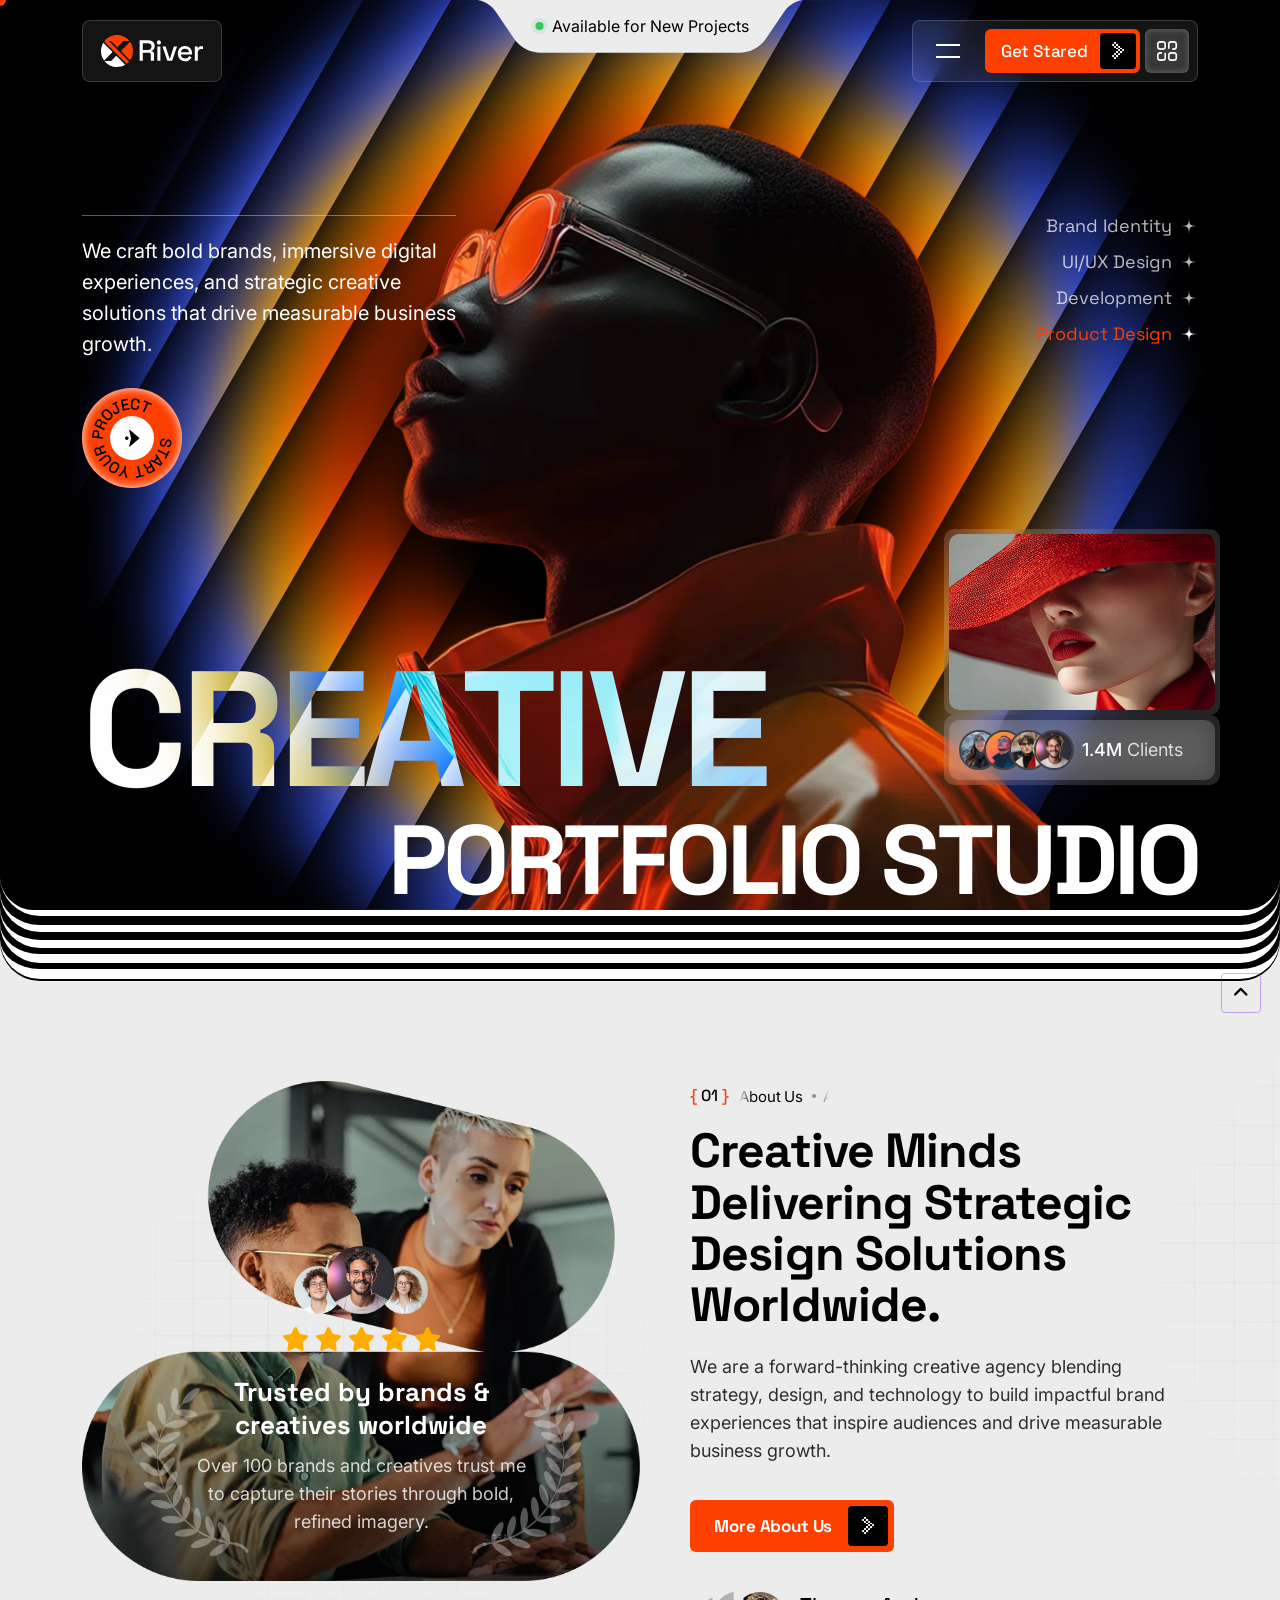
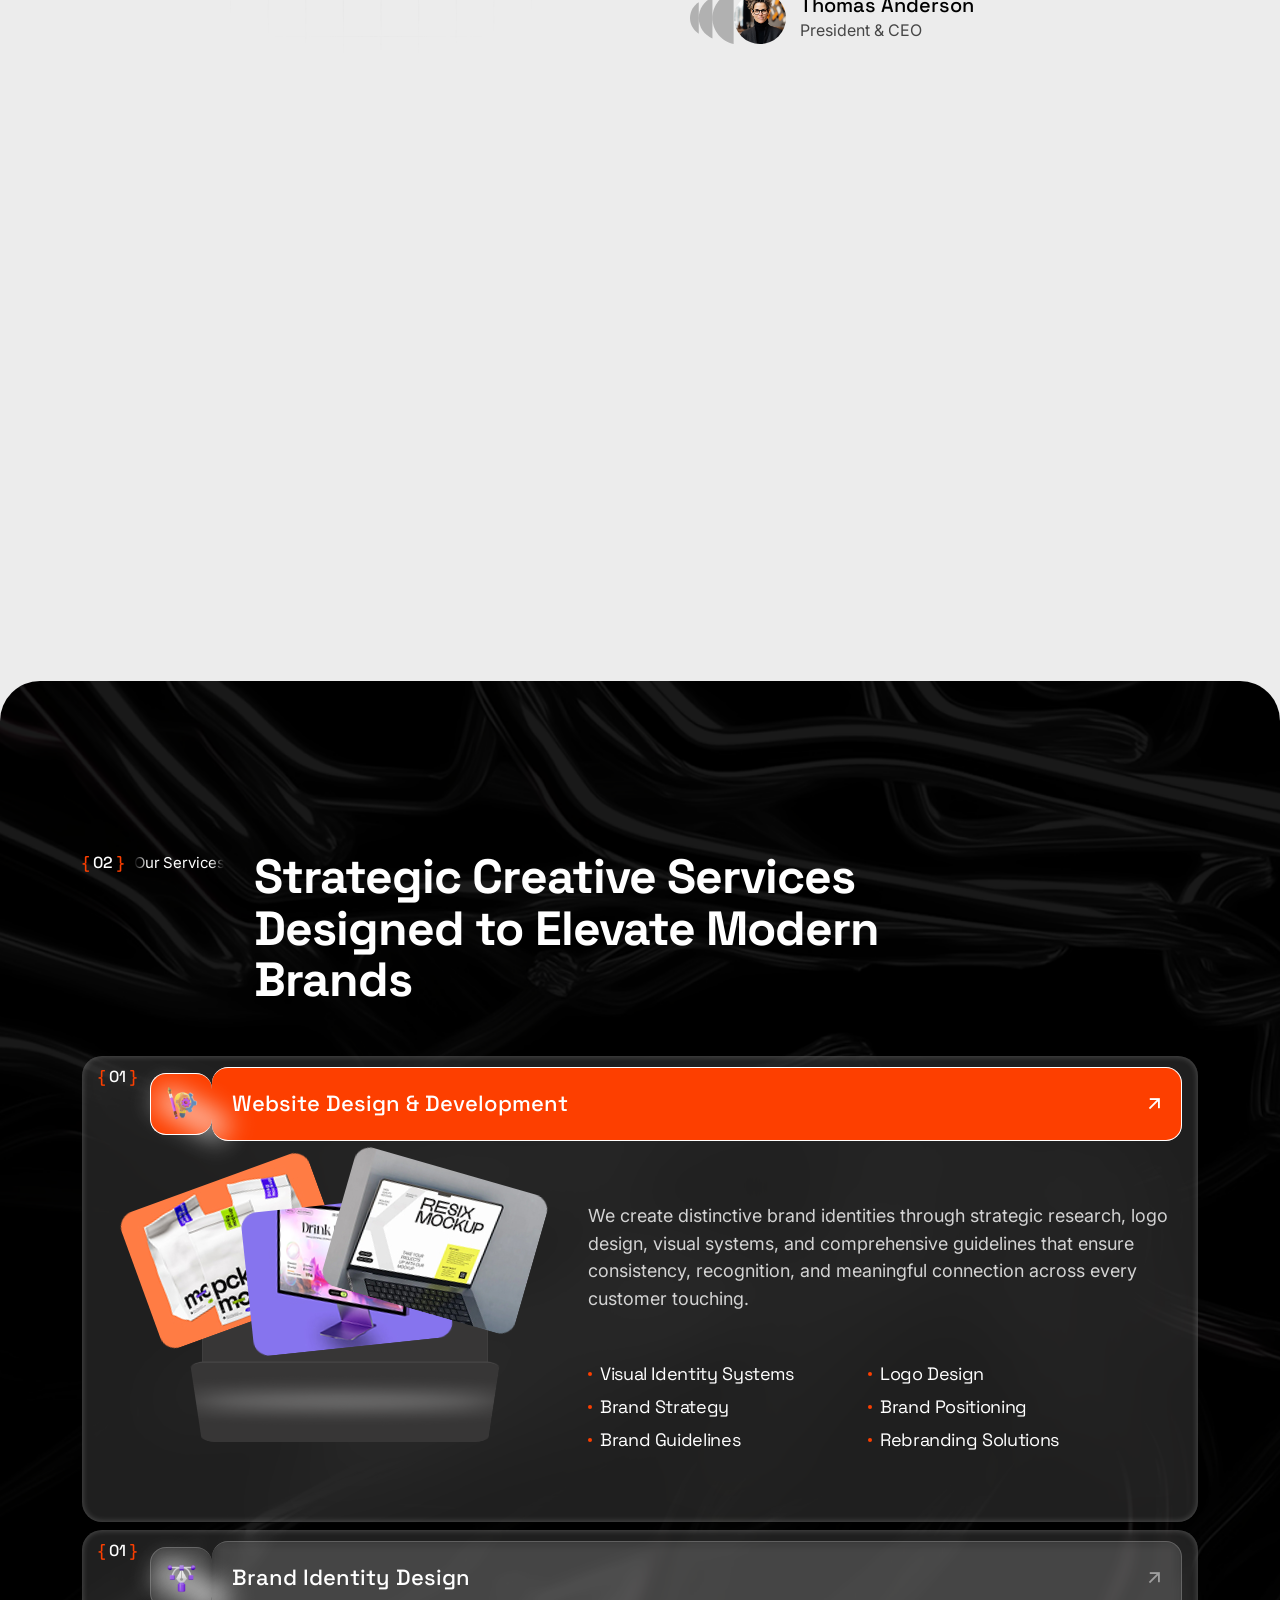
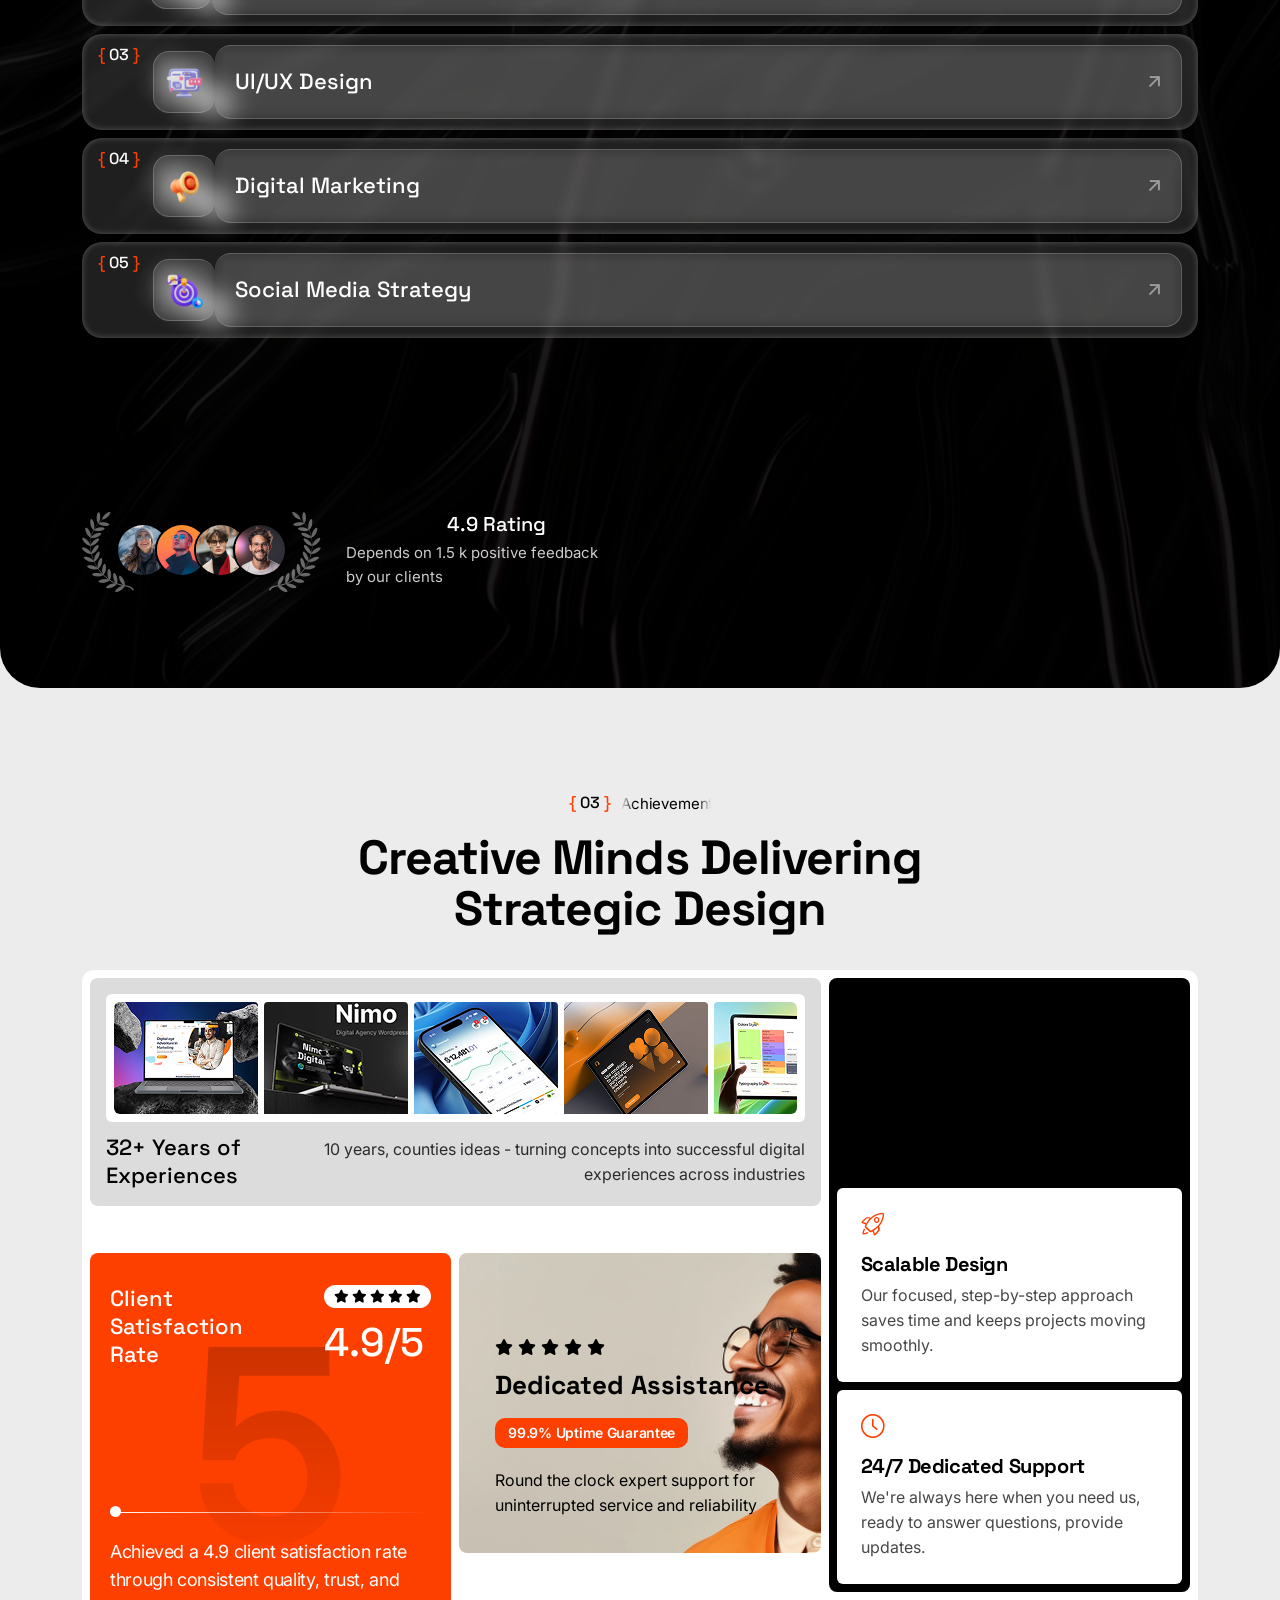
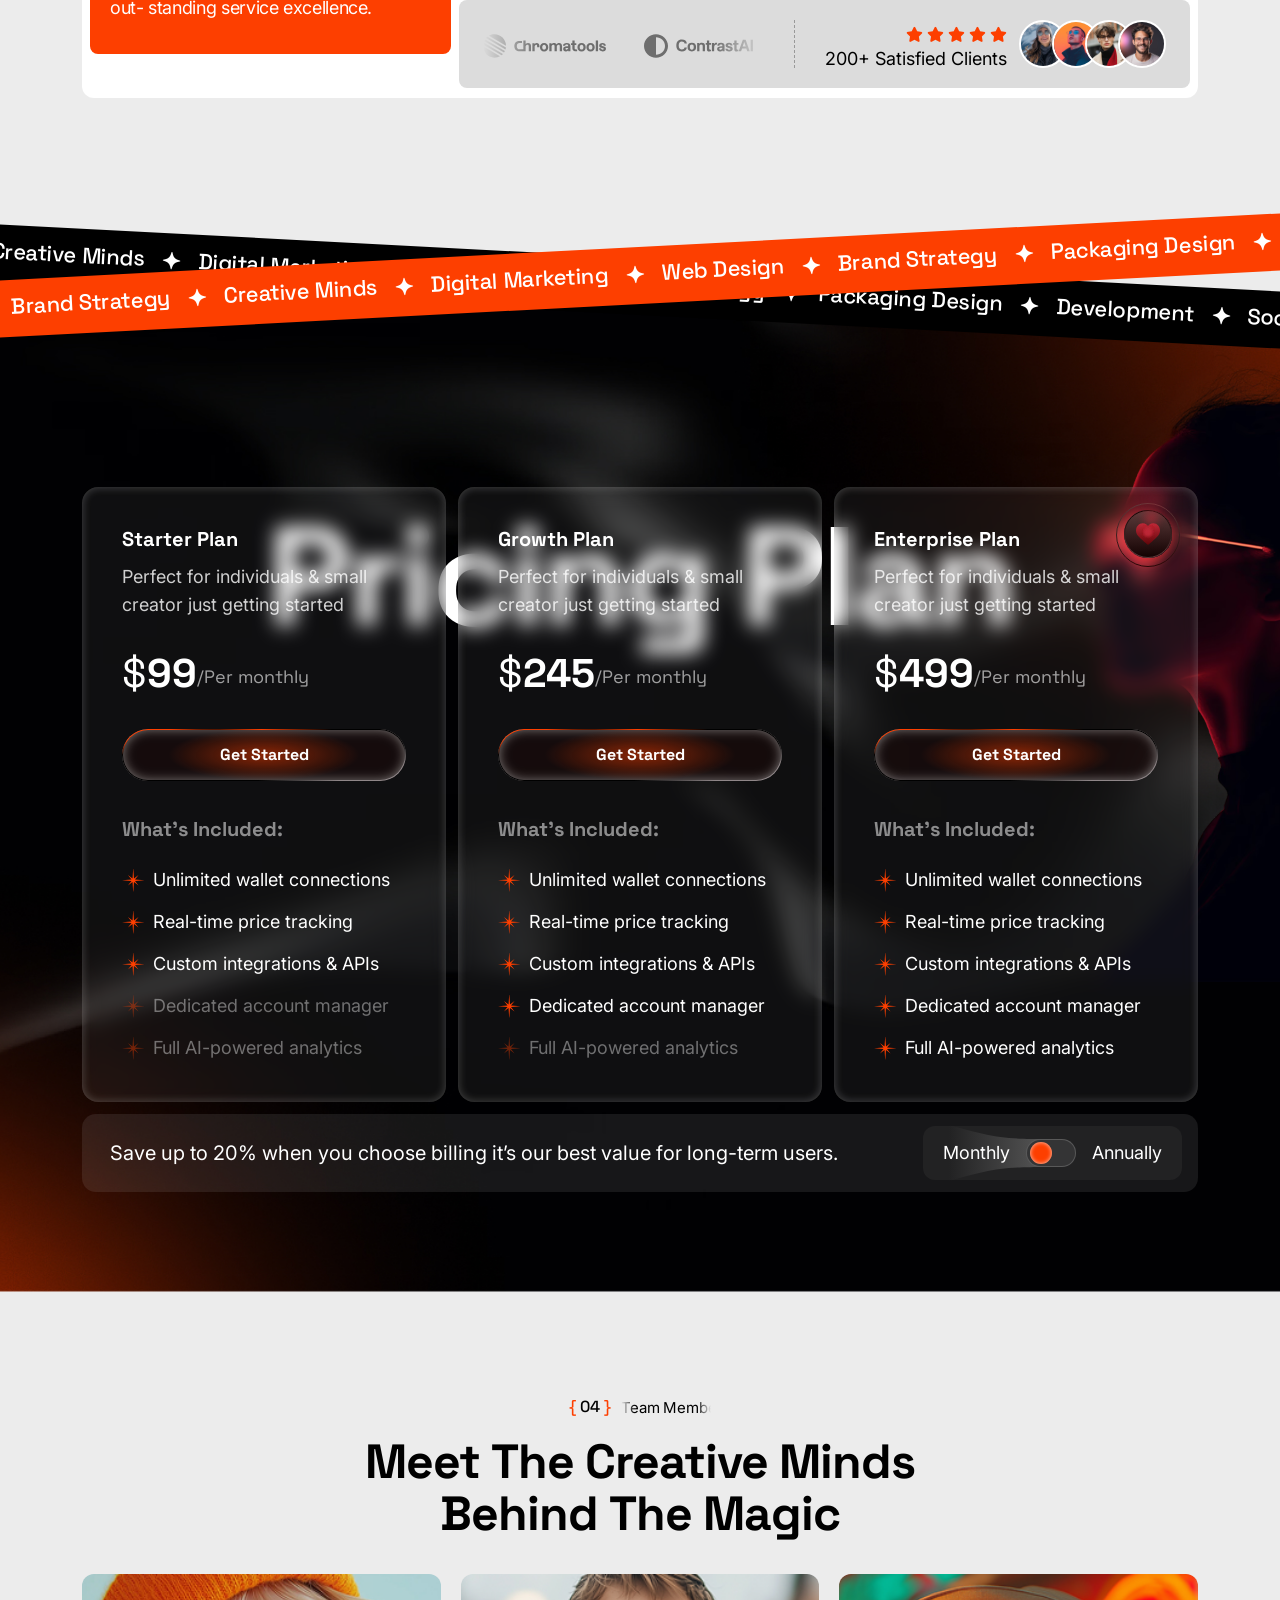
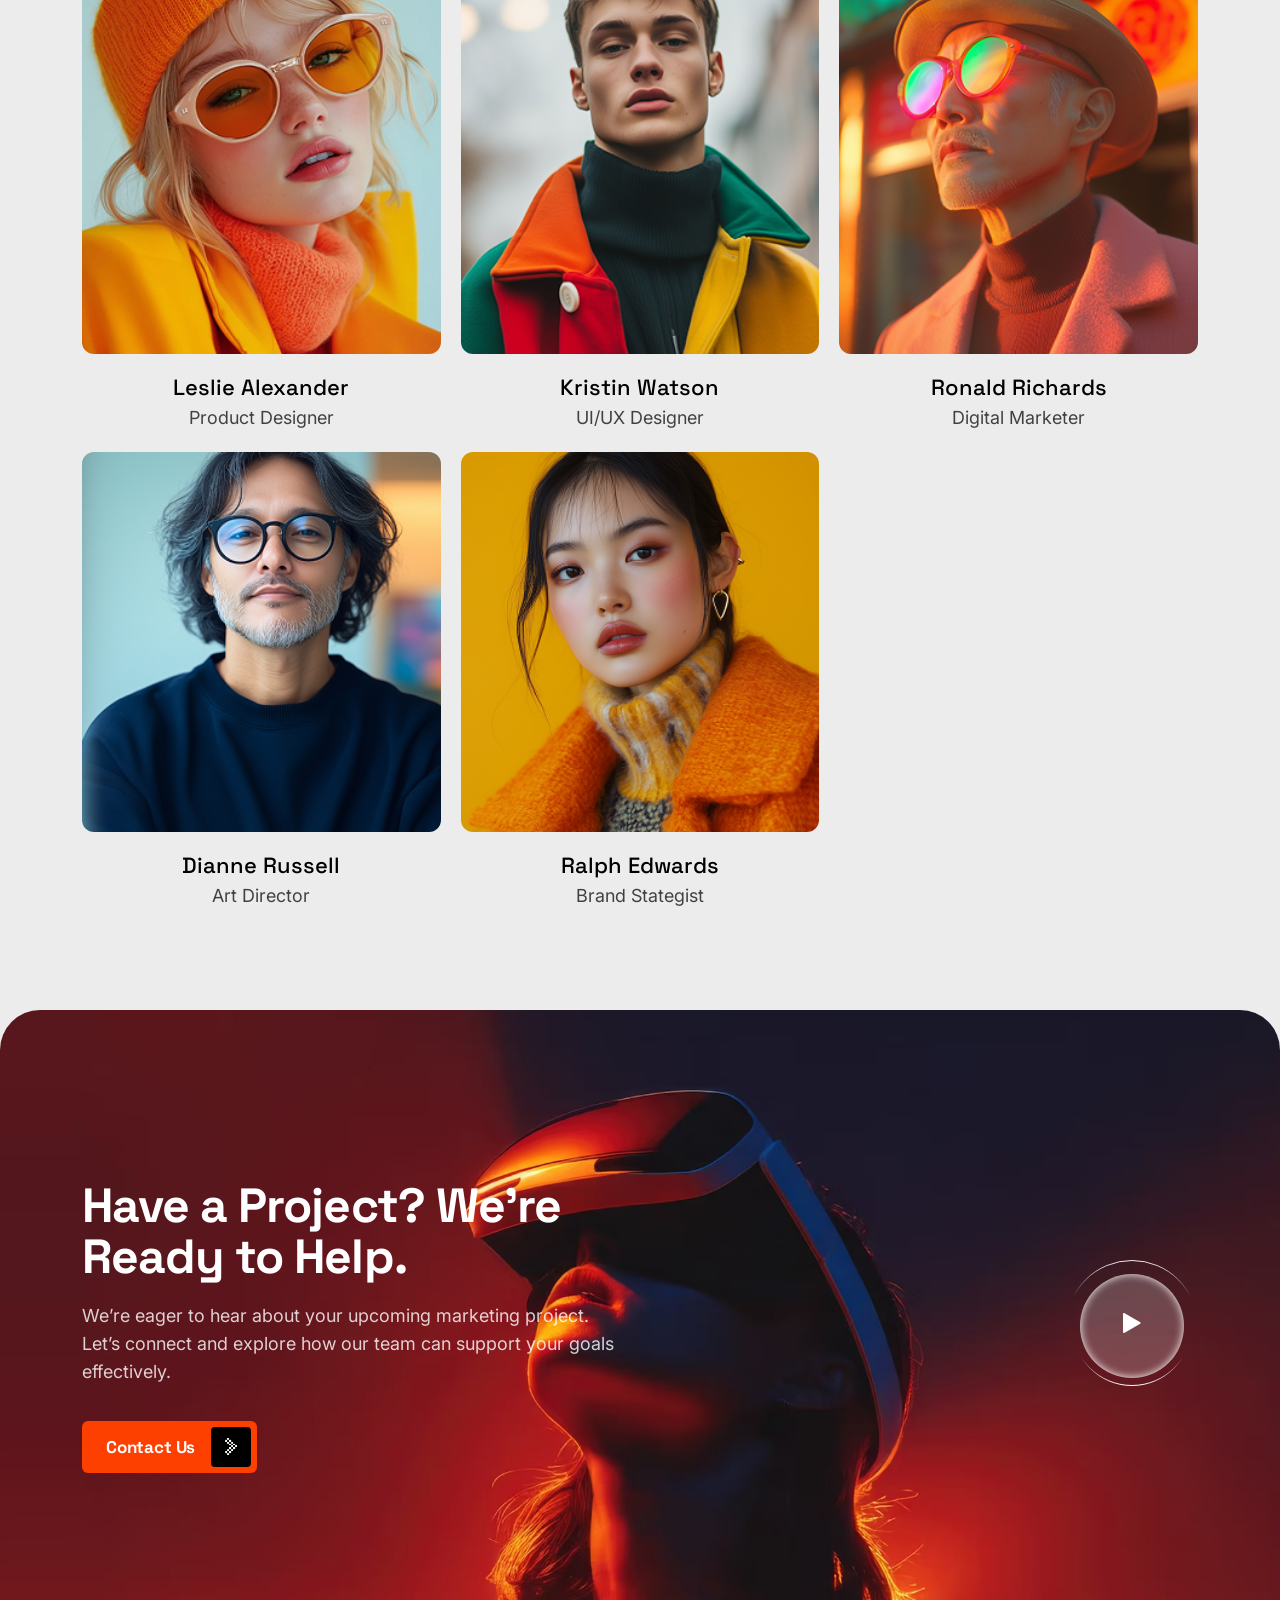
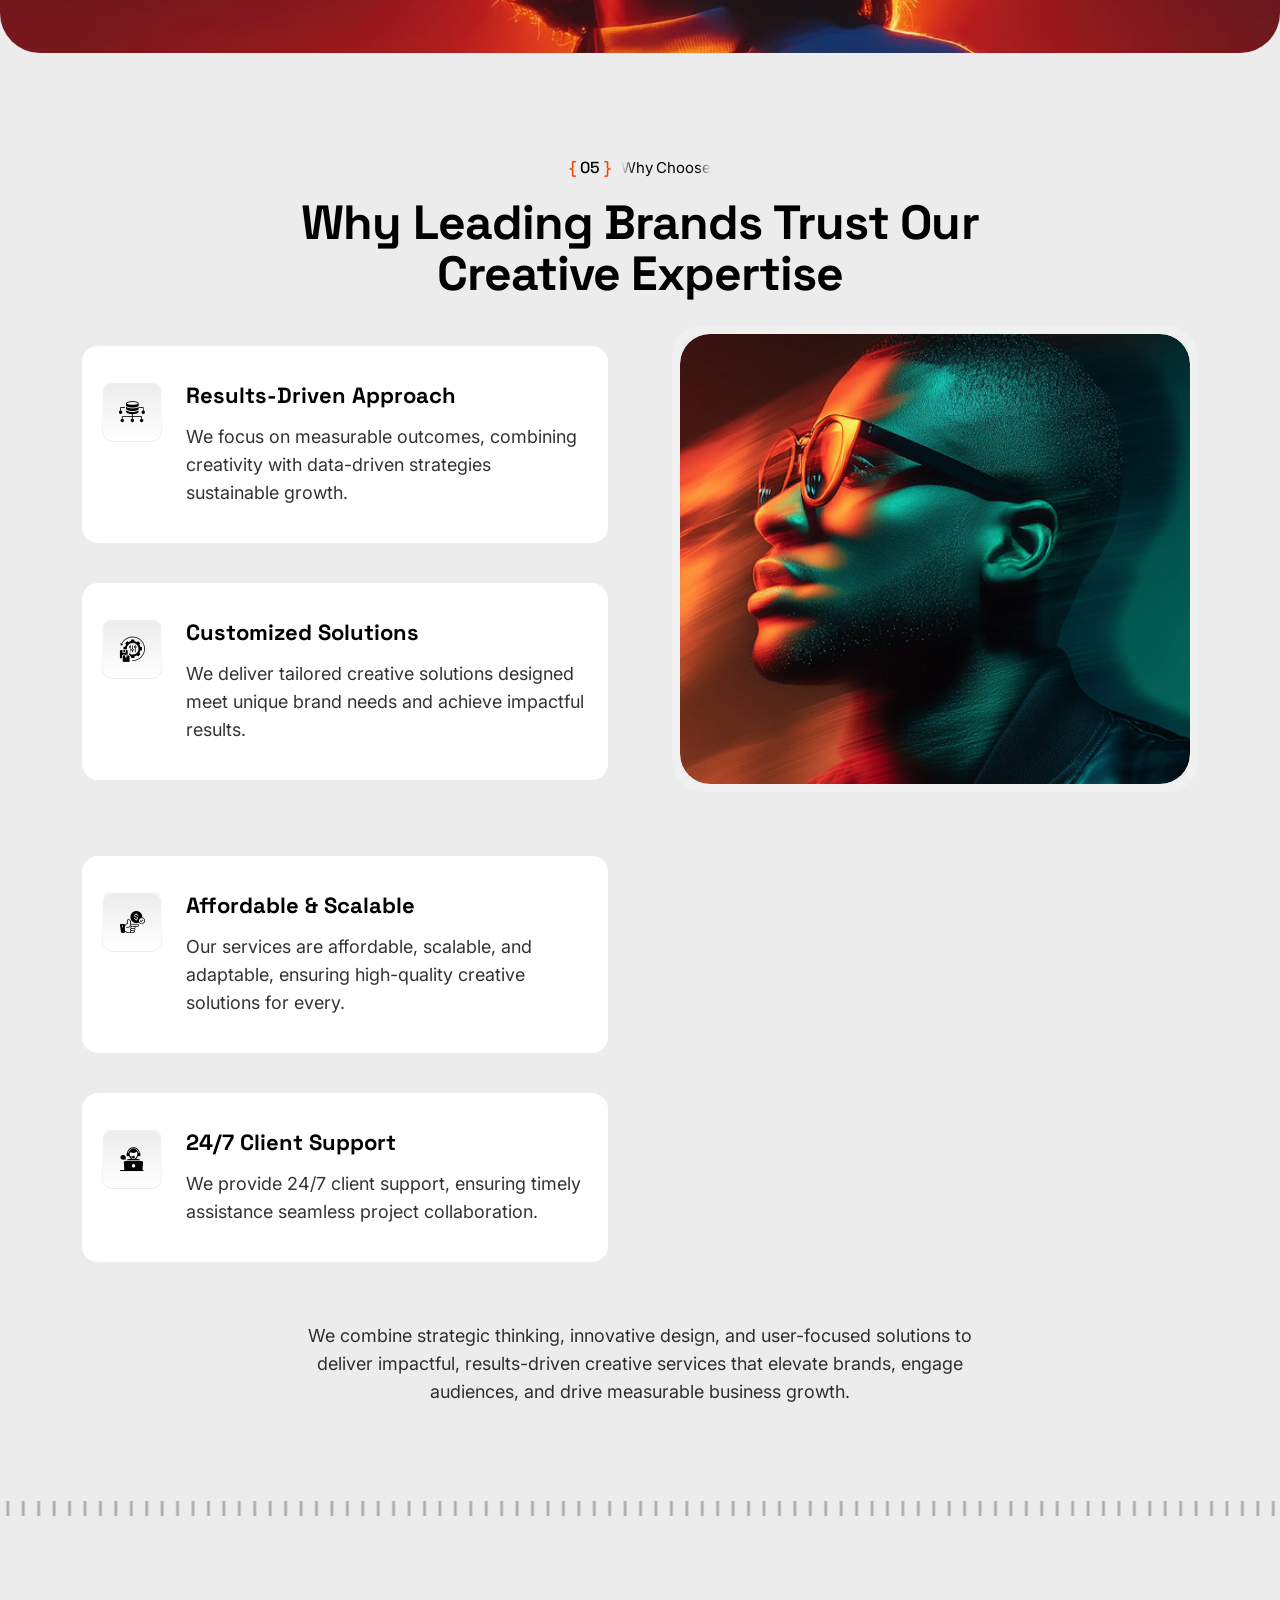
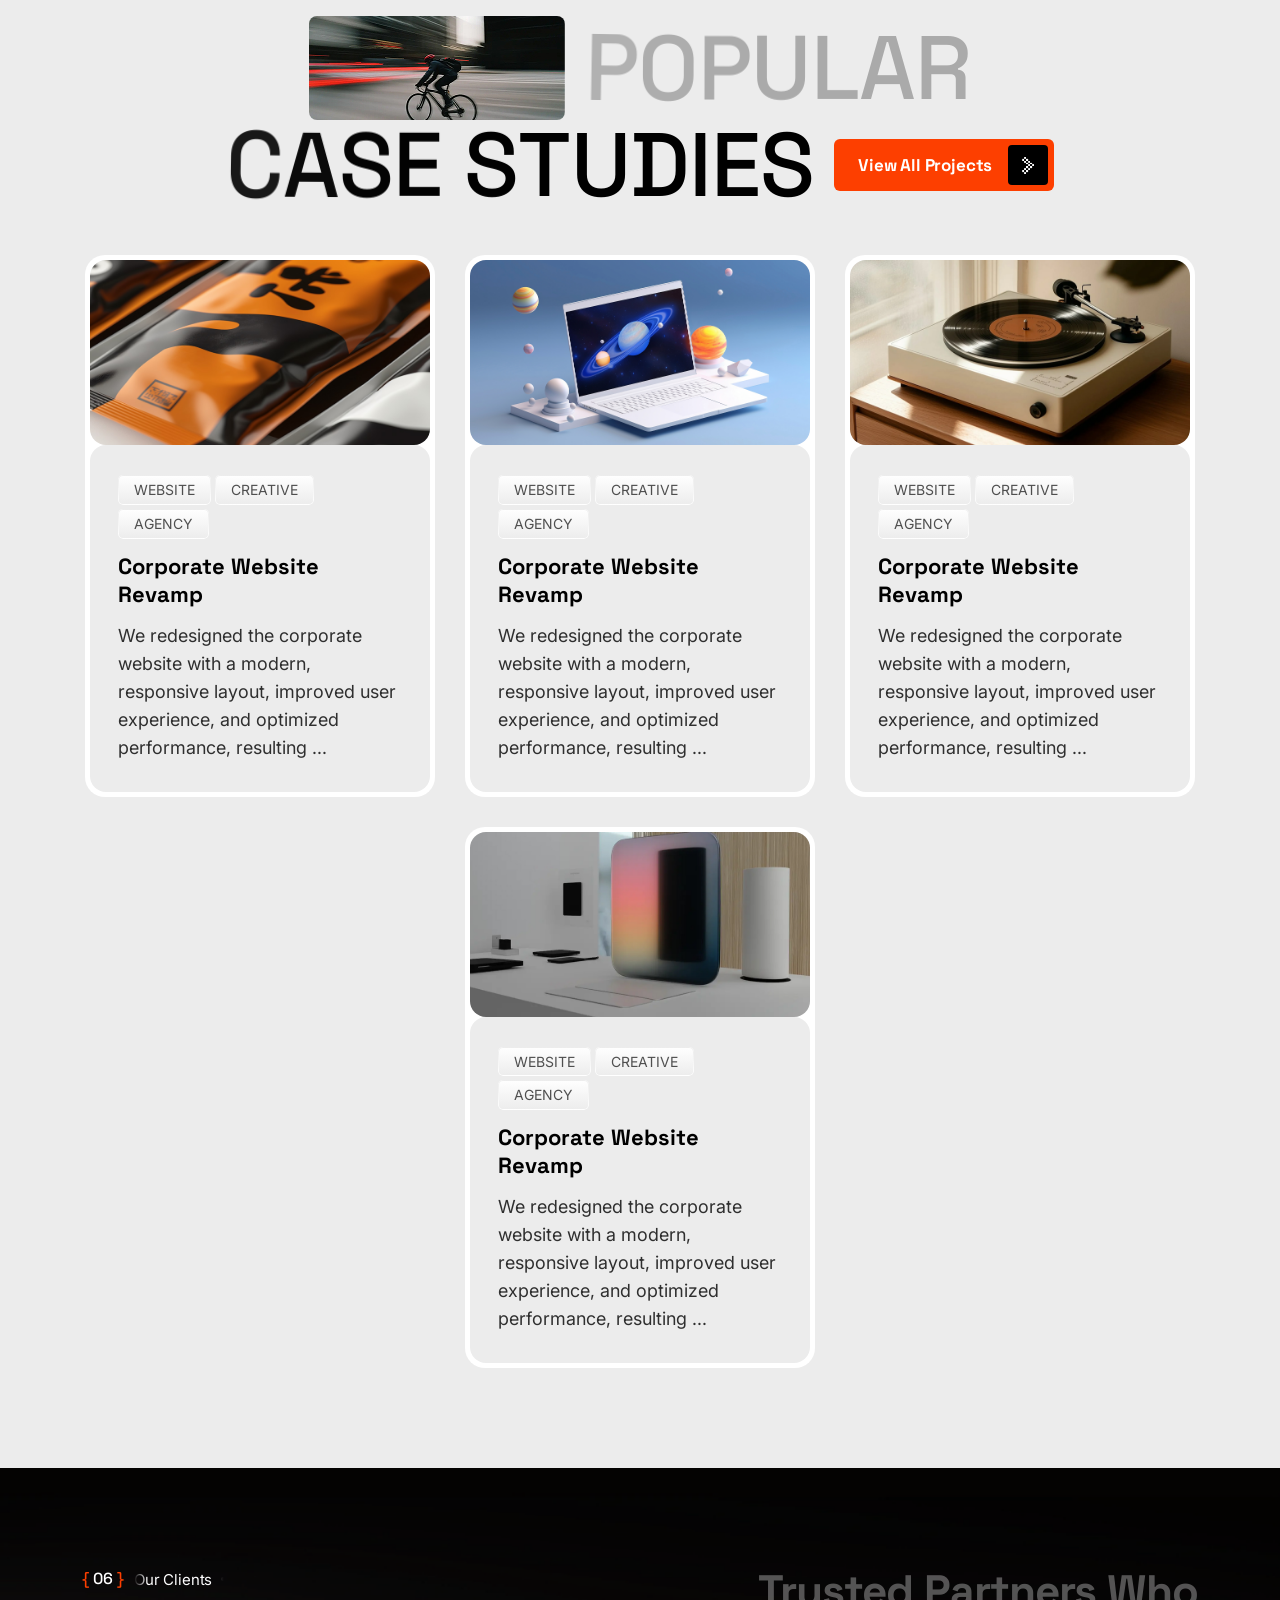
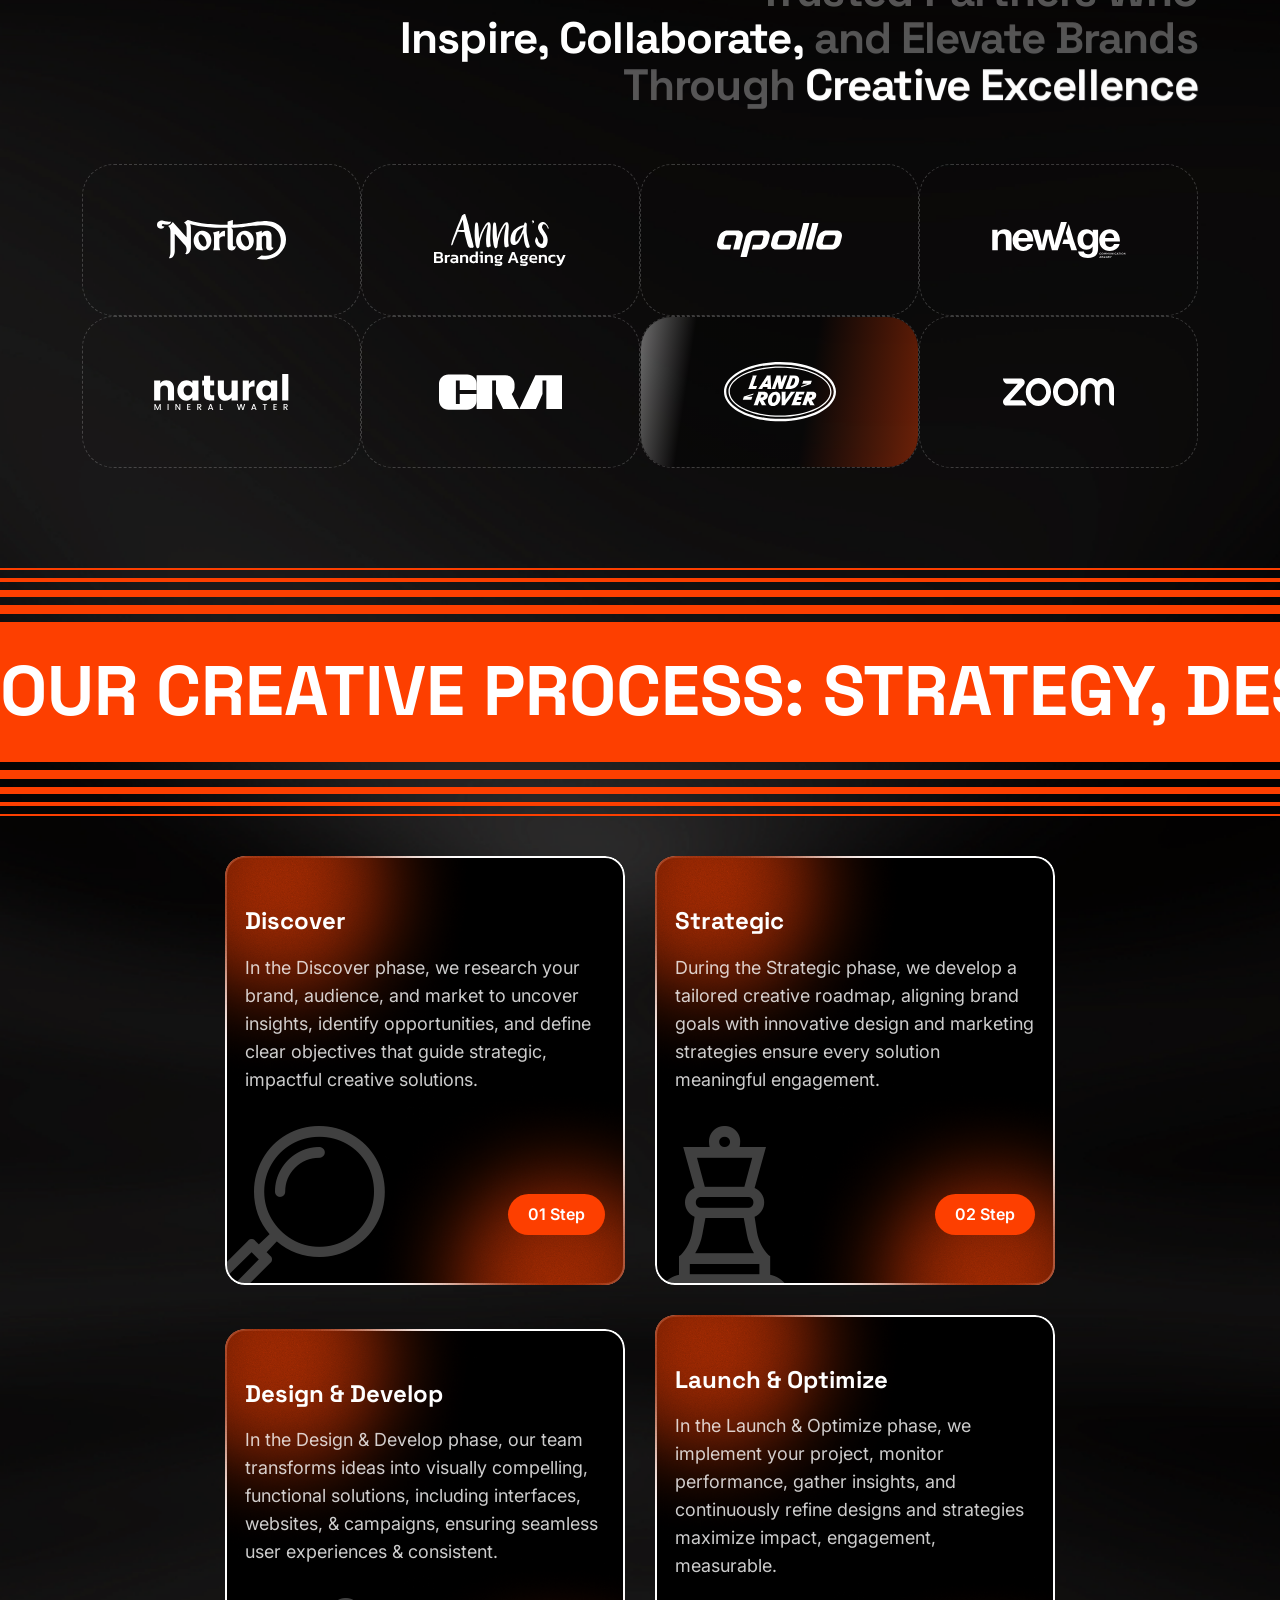
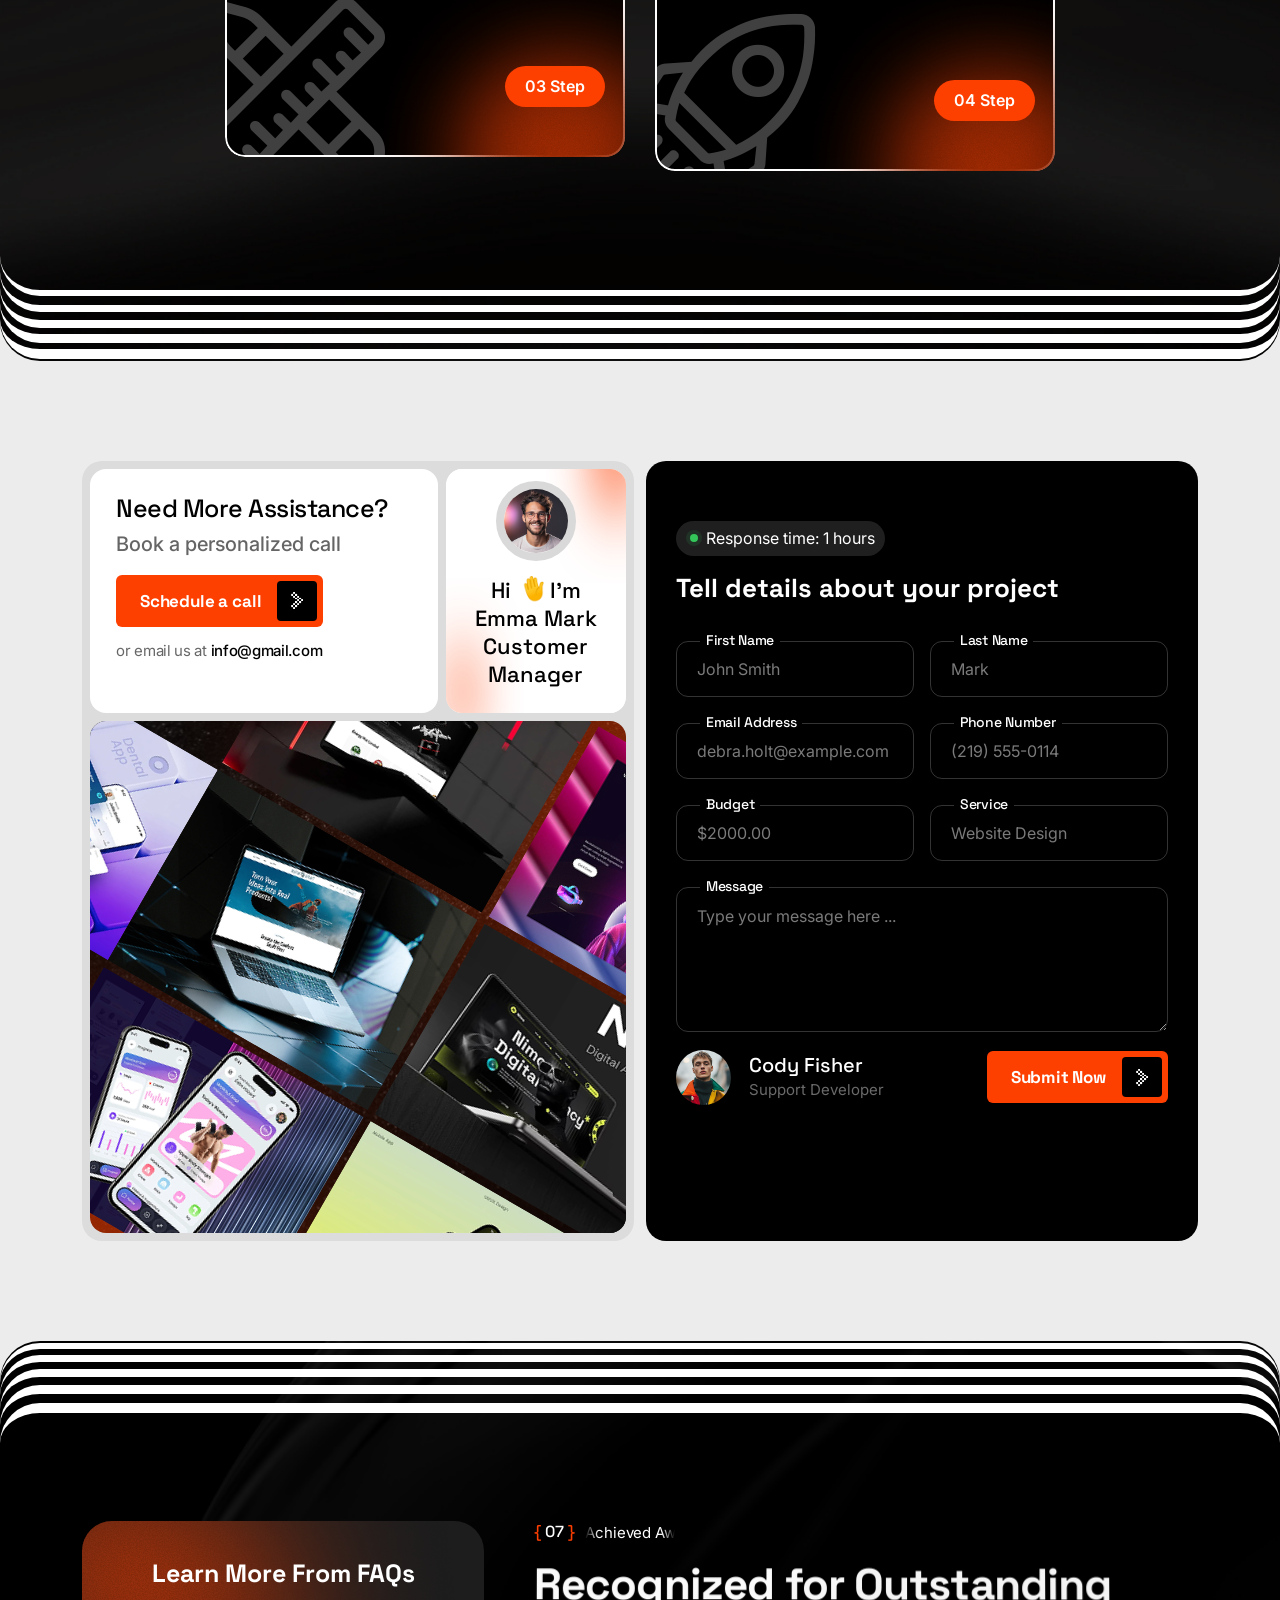
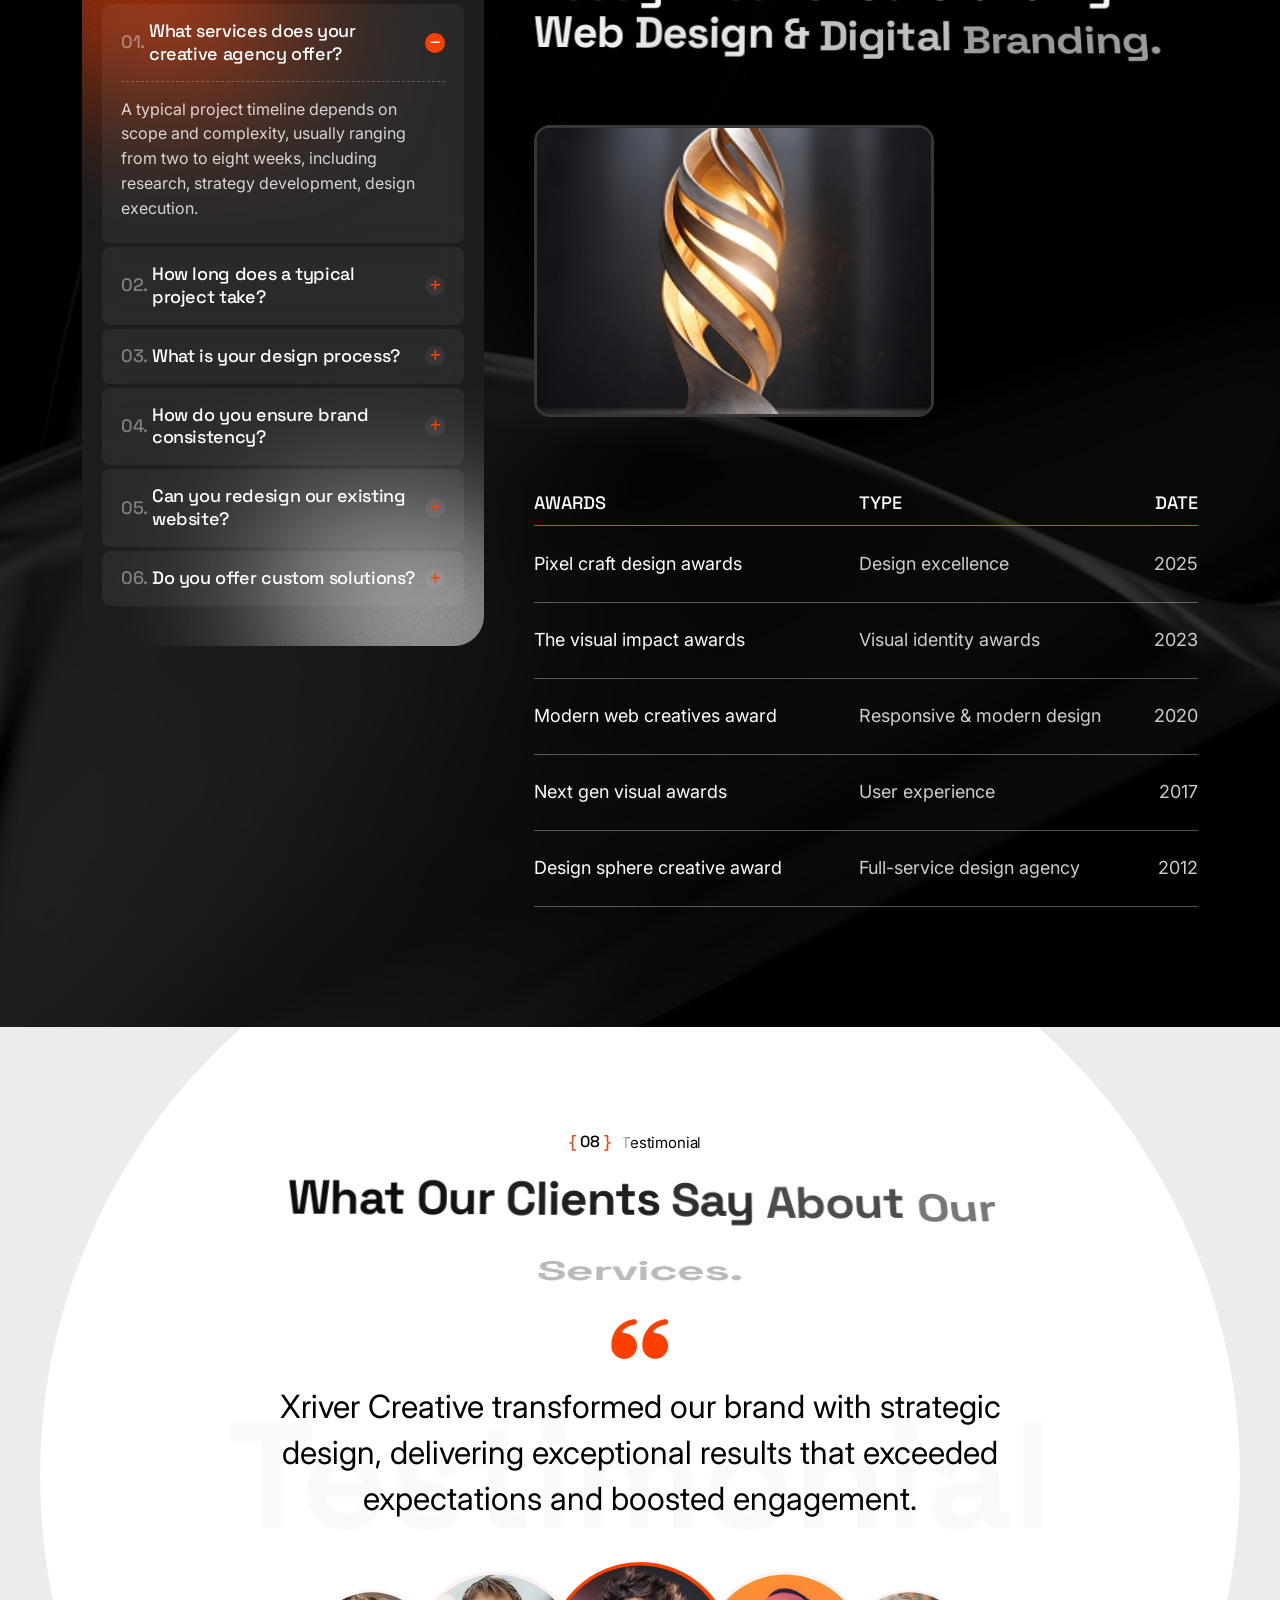
==== commit 5886ac8e: "home-1-fixing" ====
--- a/index.html
+++ b/index.html
@@ -309,7 +309,7 @@
                         <!-- left-content -->
                         <div class="xr-about-1-left wa-p-relative">
 
-                            <div class="xr-about-1-img wa-fix wa-img-cover">
+                            <div class="xr-about-1-img wa-fix wa-img-cover wa_add_class">
                                 <img src="assets/img/about/a1-img-1.jpg" alt="">
                             </div>
 
--- a/assets/css/main.css
+++ b/assets/css/main.css
@@ -3936,6 +3936,16 @@
   bottom: 0;
   background: linear-gradient(180deg, rgba(0, 0, 0, 0) 0%, rgba(0, 0, 0, 0.6) 100%);
 }
+.xr-about-1-img img {
+  transform: scaleX(1.5);
+  transition: 1s;
+  transform-origin: right;
+  filter: blur(10px);
+}
+.xr-about-1-img:is(.active) img {
+  transform: scaleX(1);
+  filter: blur(0px);
+}
 .xr-about-1-trust {
   text-align: center;
   position: absolute;
@@ -4396,9 +4406,14 @@
 .xr-services-1-accordion-item-disc {
   display: flex;
   align-items: center;
-  gap: 120px;
+  gap: 182px;
   padding: 60px 0;
   padding-left: 110px;
+}
+@media only screen and (min-width: 1200px) and (max-width: 1399px), only screen and (min-width: 992px) and (max-width: 1199px) {
+  .xr-services-1-accordion-item-disc {
+    gap: 100px;
+  }
 }
 @media only screen and (min-width: 768px) and (max-width: 991px), (max-width: 767px) {
   .xr-services-1-accordion-item-disc {
@@ -4519,6 +4534,9 @@
 }
 .xr-services-1-accordion-item .accordion-collapse:is(.show) .folder-img-3 {
   transform: translate(-5%, -110%) scale(1) rotate(16deg);
+}
+.xr-services-1-accordion-item:is(.active) {
+  backdrop-filter: blur(40px);
 }
 
 .xr-services-1-bottom {
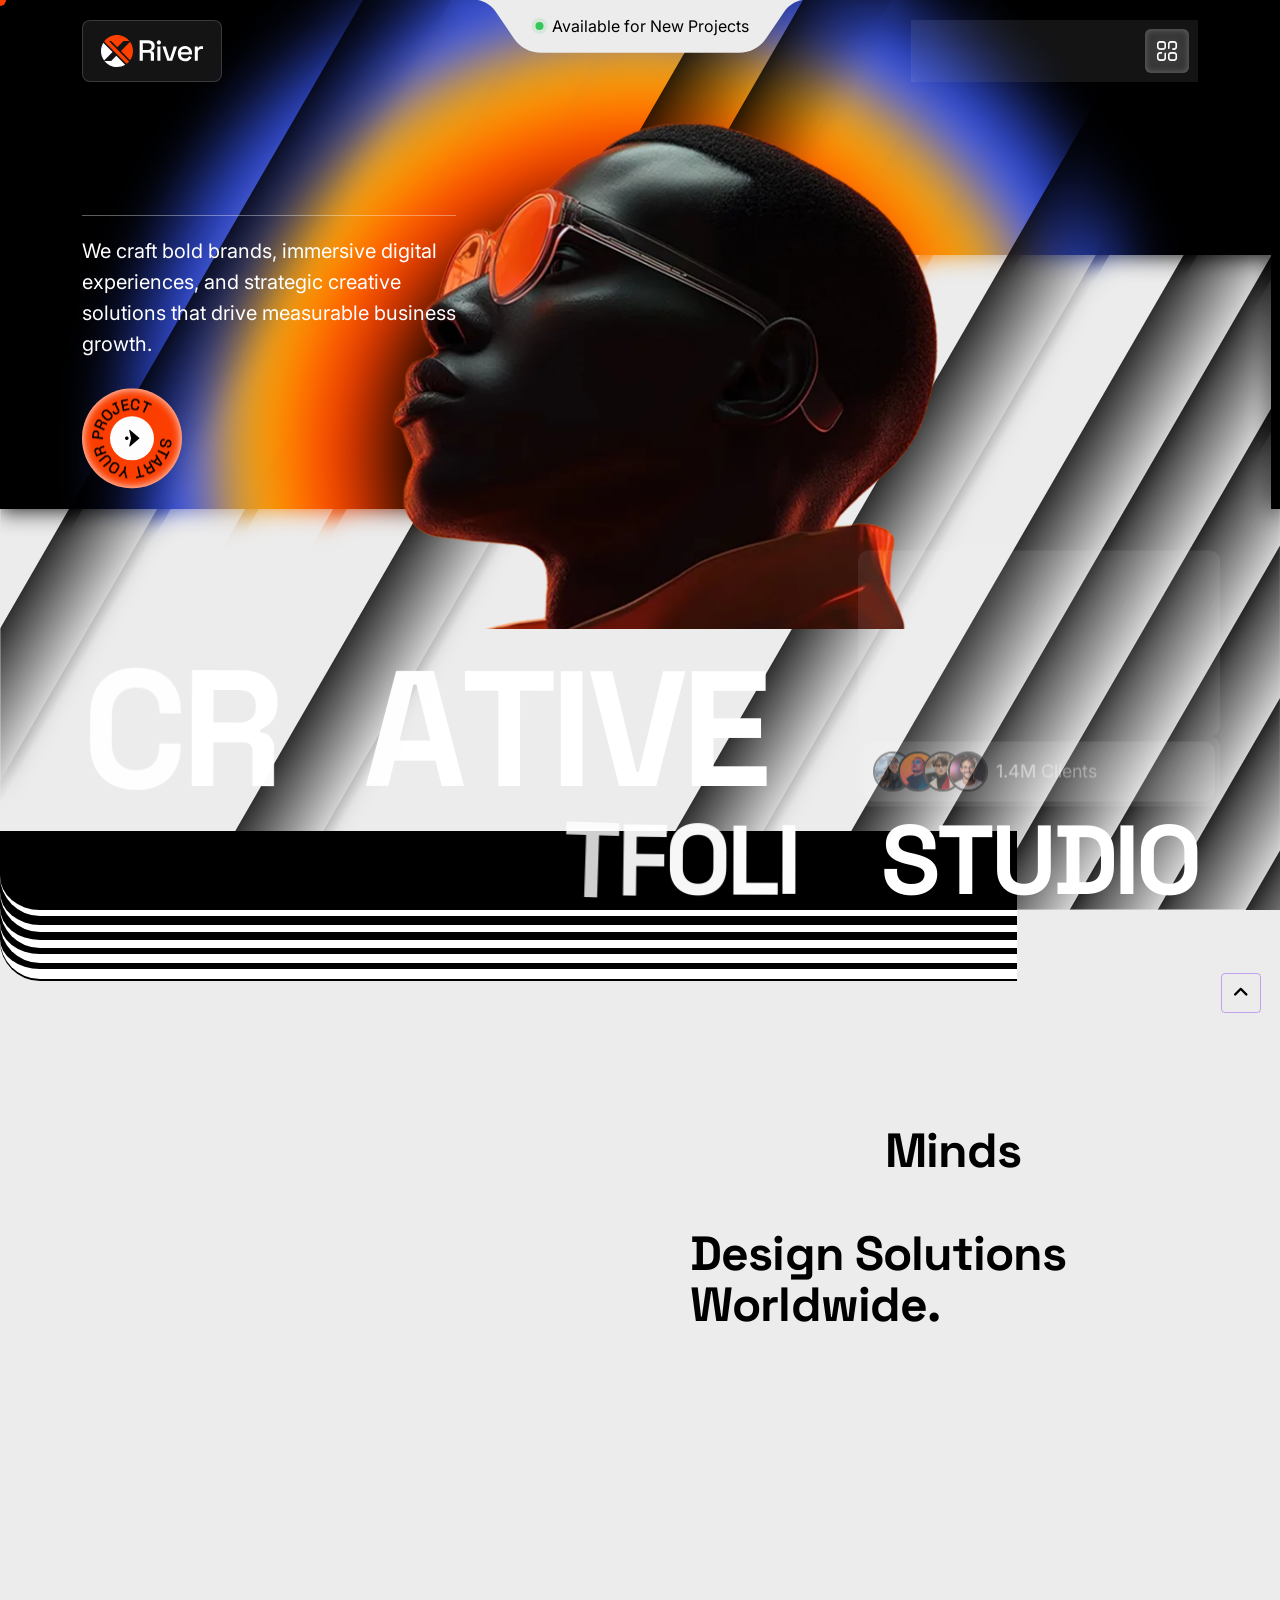
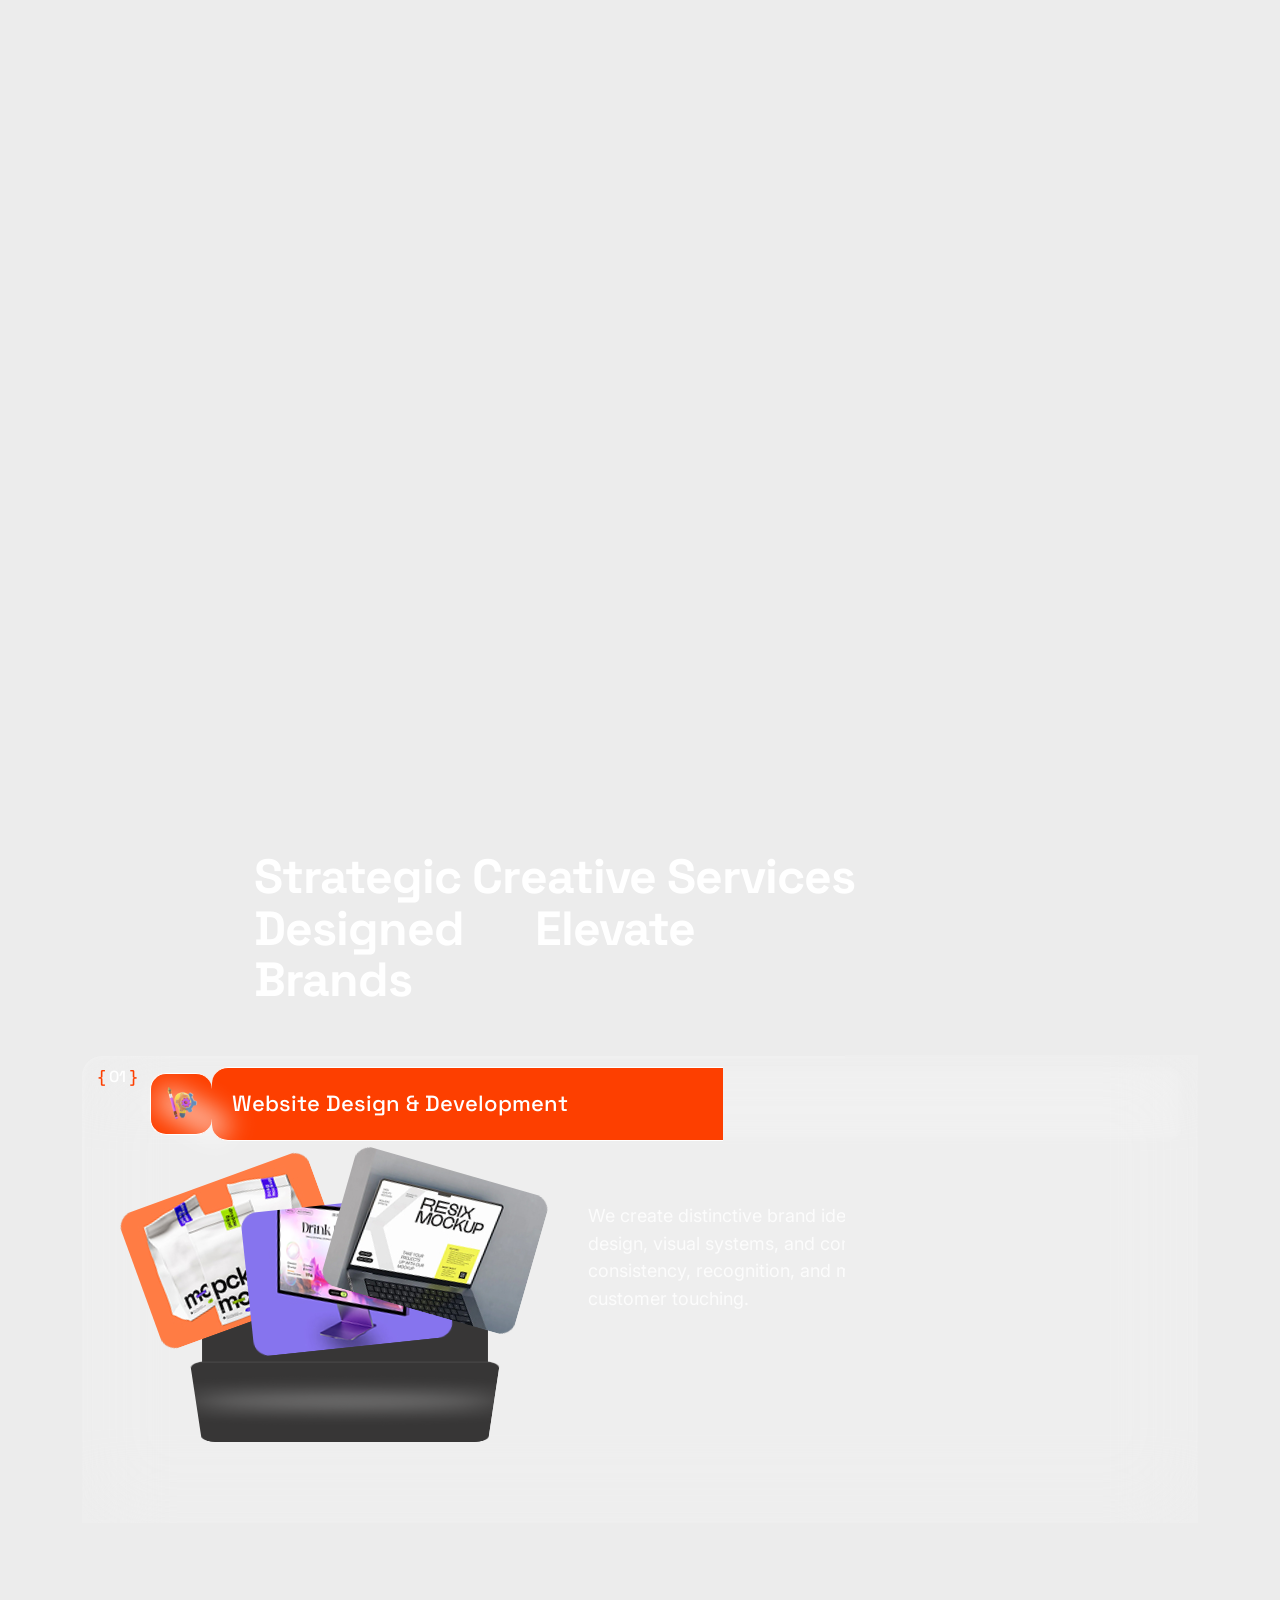
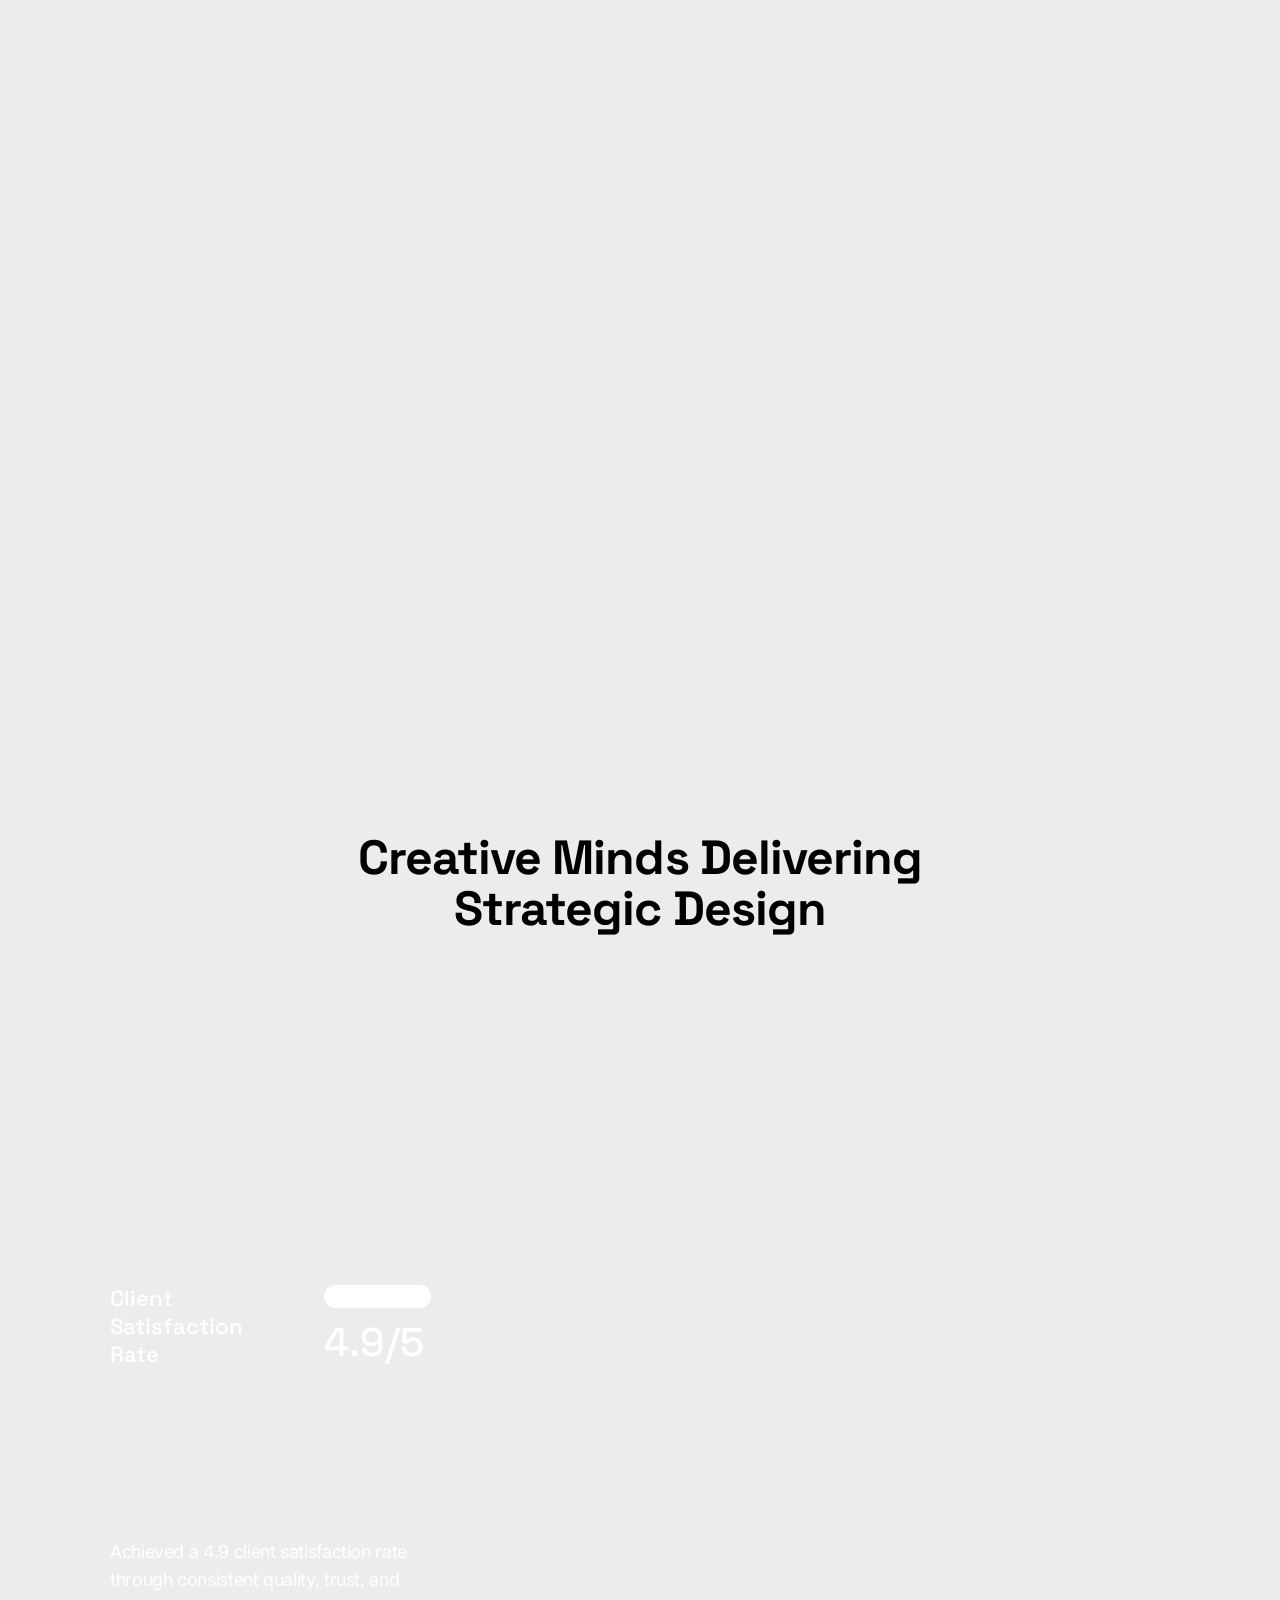
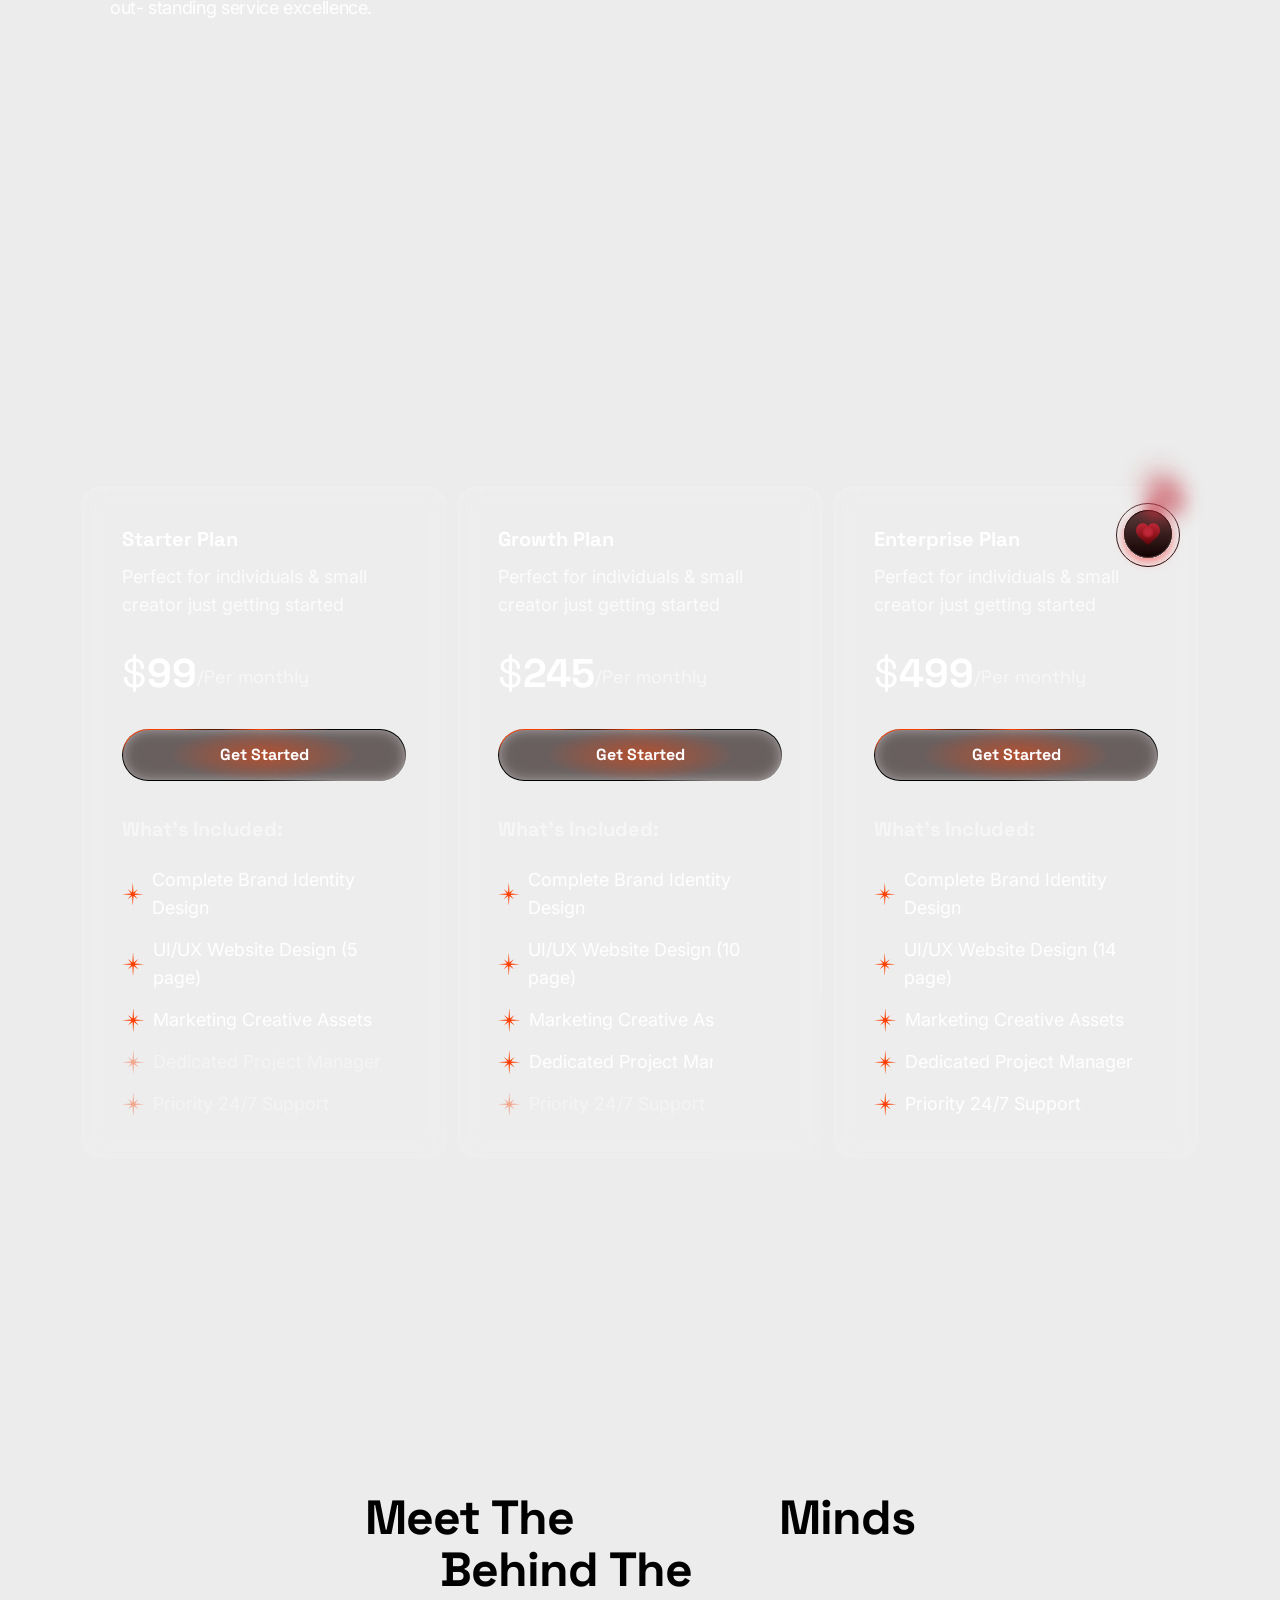
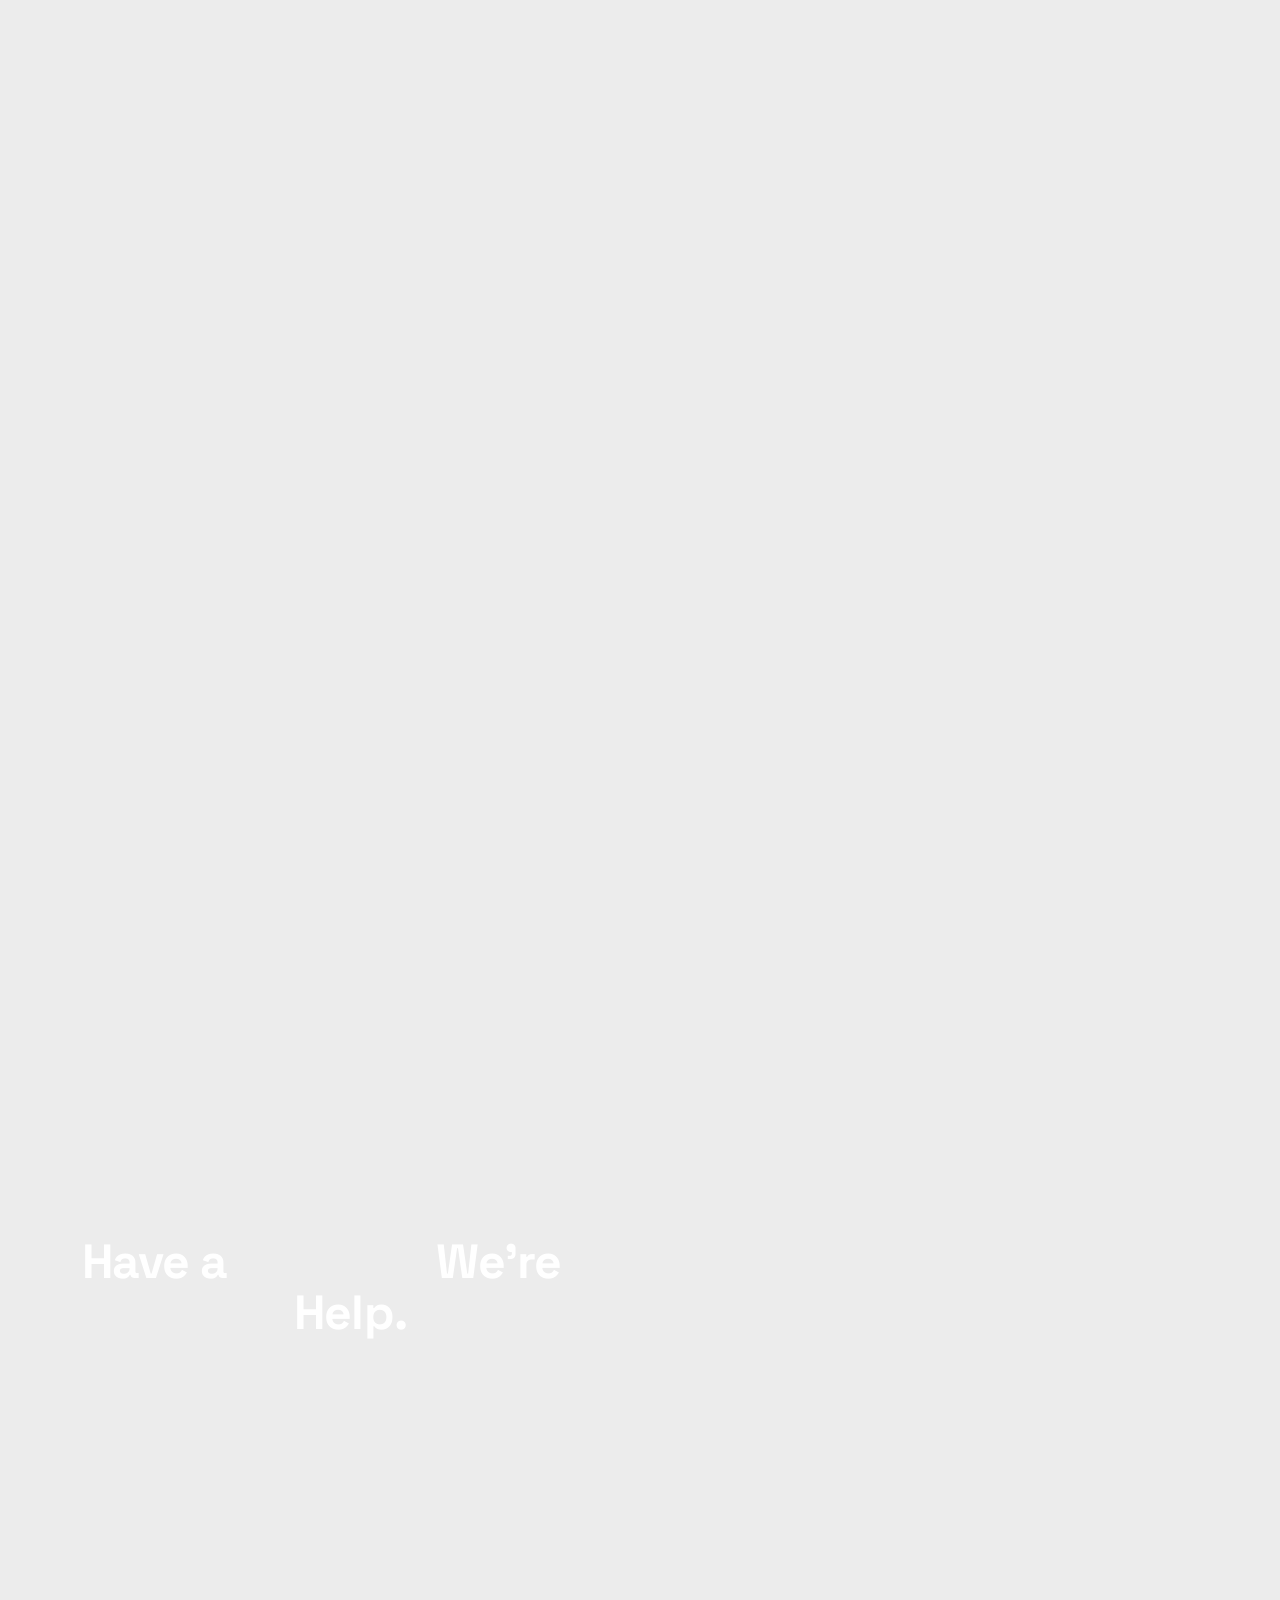
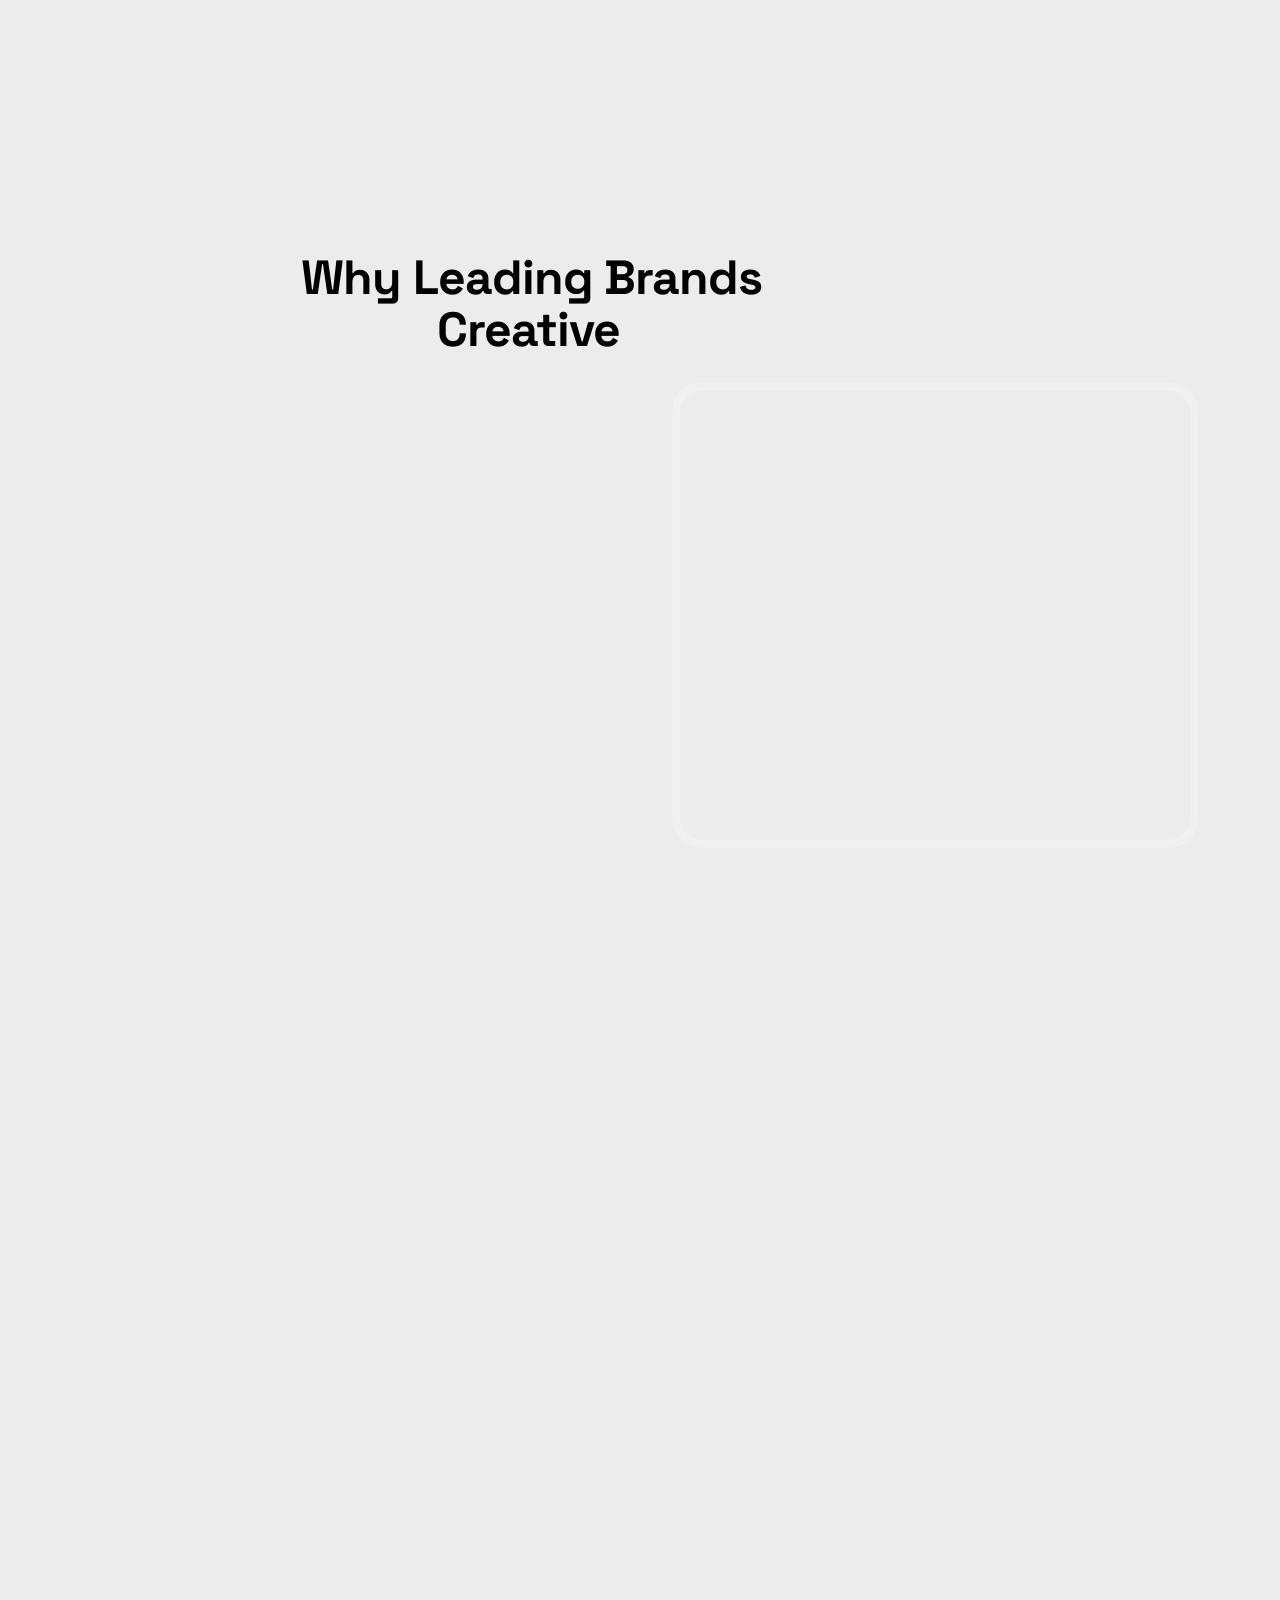
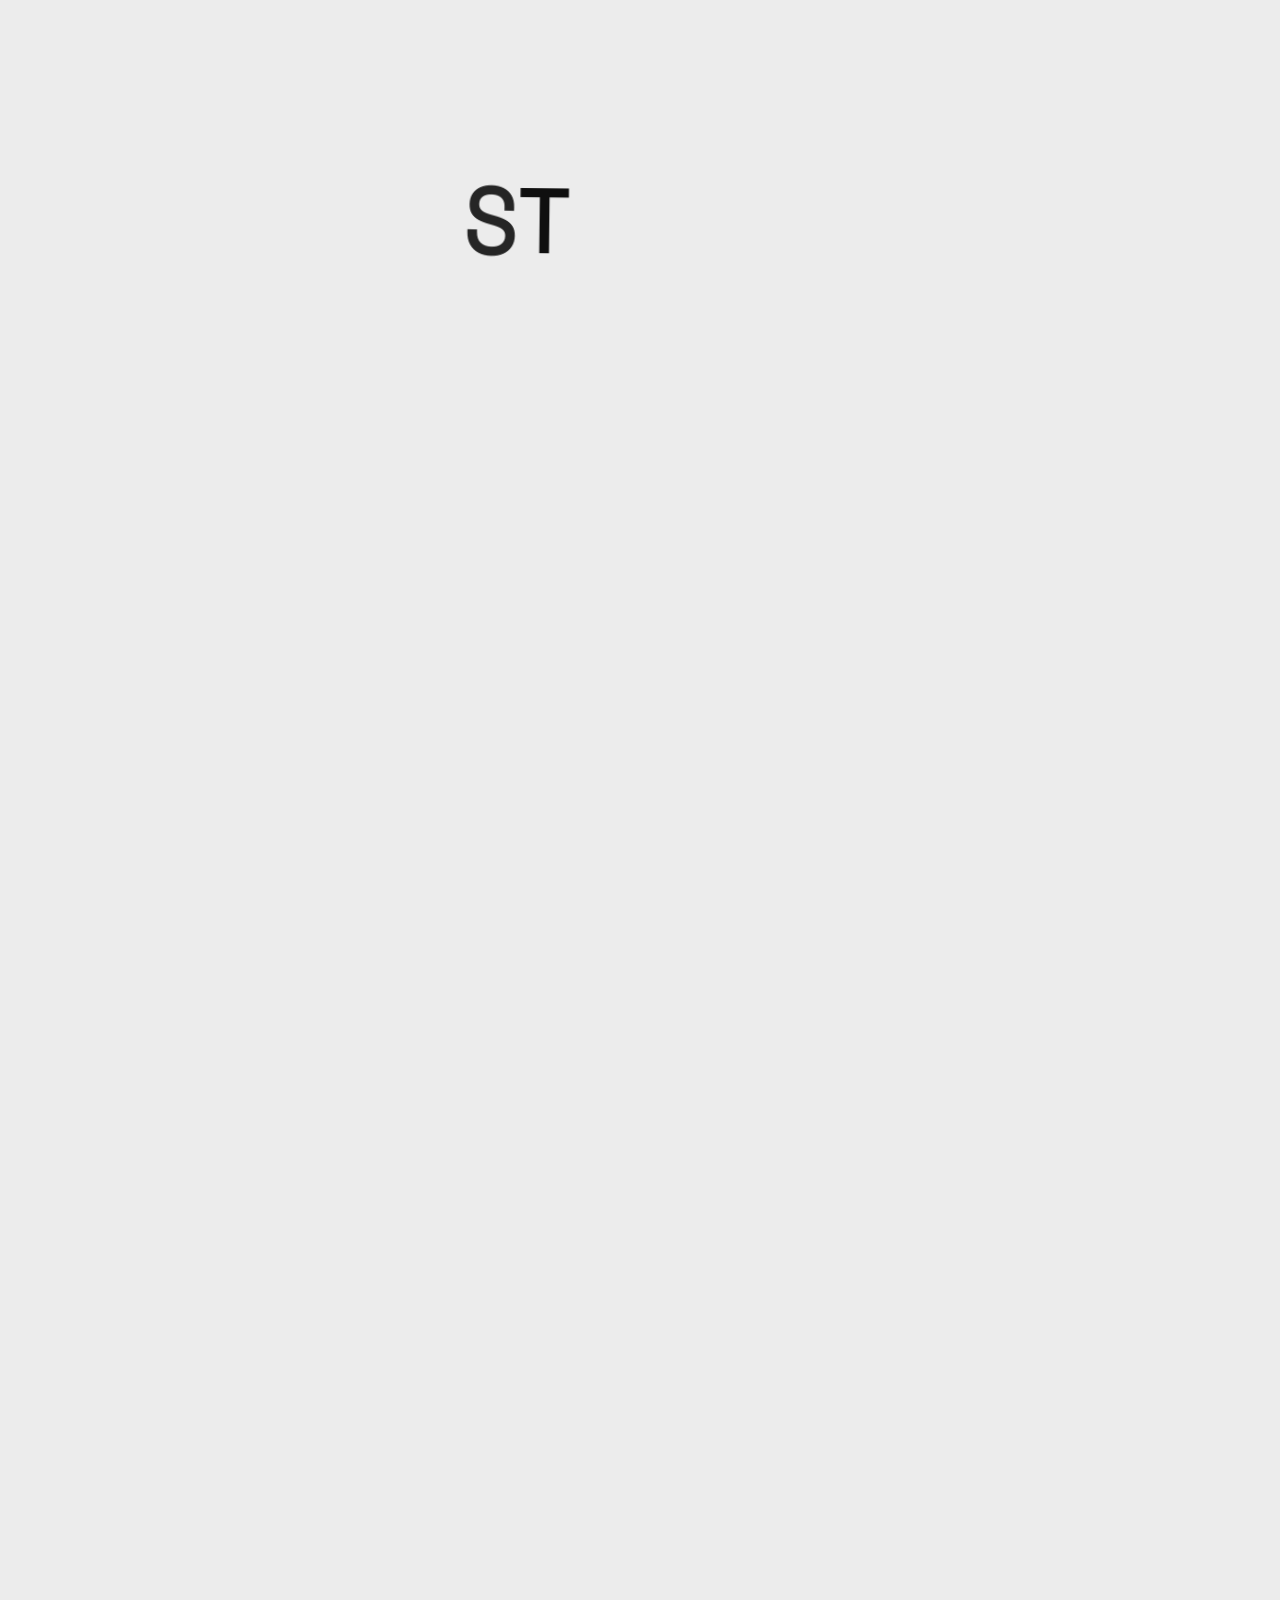
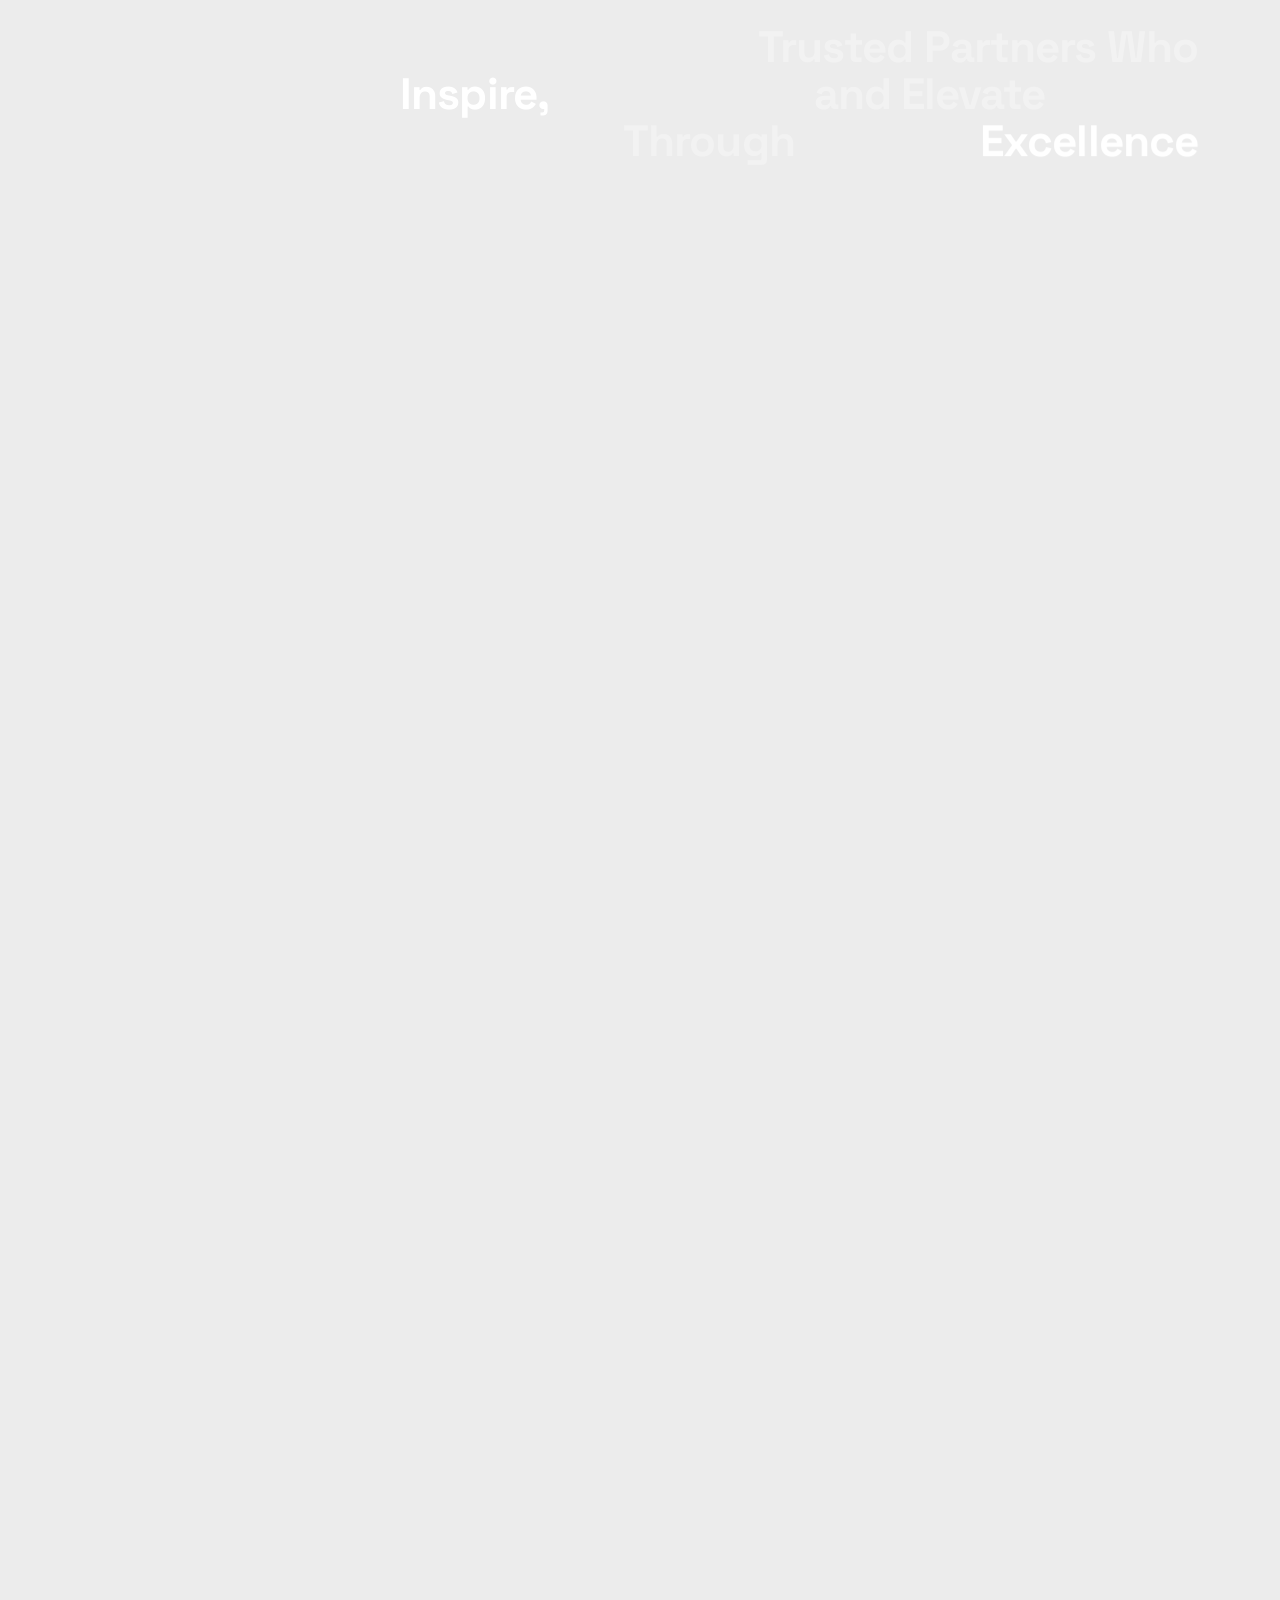
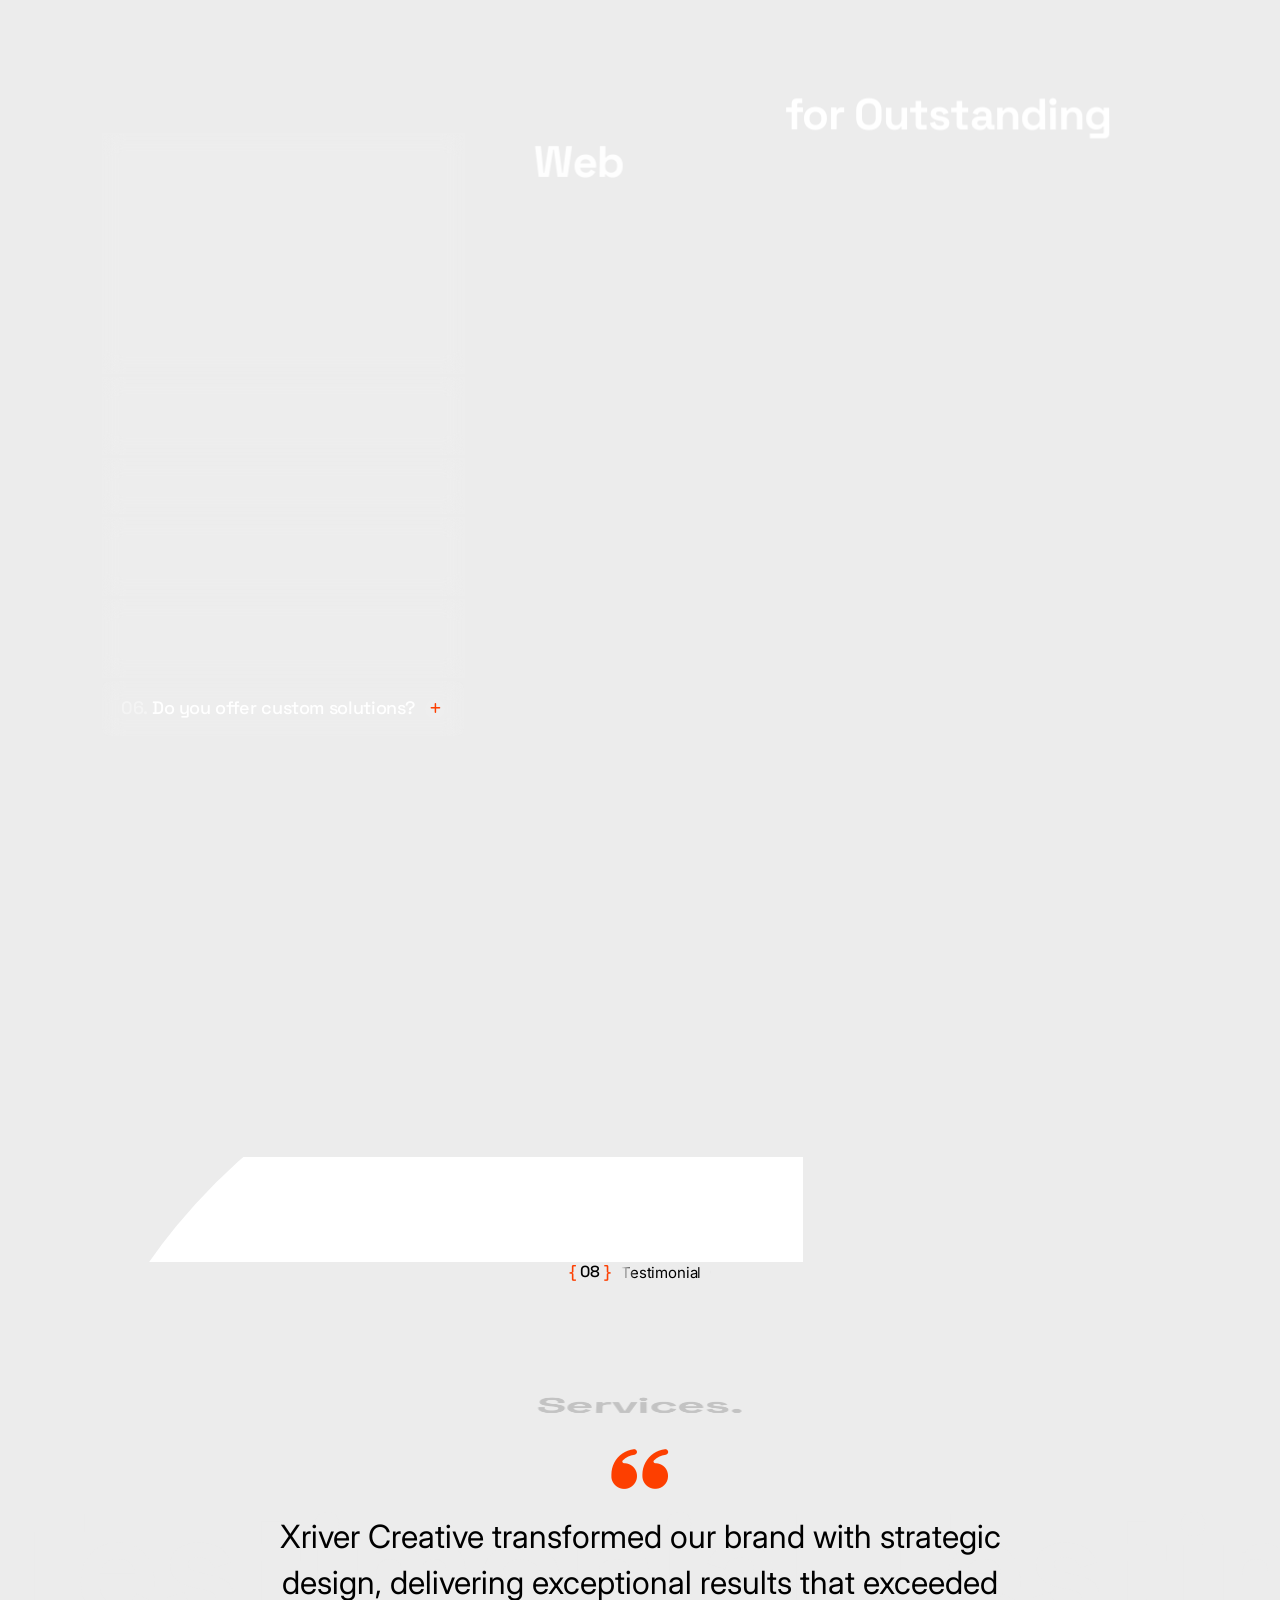
==== commit 98260093: "h1-done" ====
--- a/index.html
+++ b/index.html
@@ -210,8 +210,8 @@
 
                     <!-- author -->
                     <div class="xr-hero-1-author">
-                        <div class="big-img wa-fix wa-img-cover">
-                            <img src="assets/img/hero/h1-card-img-1.jpg" alt="">
+                        <div class="big-img wa-fix wa-img-cover wa-video-cover">
+                            <video src="assets/img/hero/h1-video.mp4" muted autoplay loop></video>
                         </div>
                         <div class="img-x-text">
                             <div class="img-x-text-flex">
@@ -945,7 +945,7 @@
                                     </div>
                                 </div>
                                 <div class="hand-video">
-                                    <video src="assets/img/achi/achi1-hand.webm" autoplay muted></video>
+                                    <video src="assets/img/achi/achi1-hand.webm" autoplay loop muted></video>
                                 </div>
                                 <p class="xr-p-1 big-number">5</p>
                                 <div class="line-shape wow zoomIn" data-wow-offset="100" data-wow-duration="1.5s">
@@ -955,7 +955,10 @@
                             </div>
                         </div>
                         <div class="div4">
-                            <div class="xr-achi-1-dedicated wa-bg-default" data-background="assets/img/achi/achi1-dedicated-bg.png">
+                            <div class="xr-achi-1-dedicated wa-p-relative" >
+                                <div class="bg-img wa-fix wa-img-cover">
+                                    <img class="wow fadeInRight2" data-wow-offset="100" data-wow-duration="1s" src="assets/img/achi/achi1-dedicated-bg.png" alt="">
+                                </div>
                                 <div class="content-wrap">
                                     <span class="rating">
                                         <i class="fa-solid fa-star wow fadeIn" data-wow-offset="100" data-wow-delay=".1s"></i>
@@ -1117,9 +1120,18 @@
             <!-- marquee-text-end -->
 
             <!-- price-start -->
-            <section class="xr-price-1-area wa-bg-default pb-100 pt-160 wa-p-relative wa-fix " data-background="assets/img/price/p1-bg-img-1.jpg">
+            <section class="xr-price-1-area  pb-100 pt-160 wa-p-relative wa-fix " >
+                <div class="xr-price-1-bg-video wa-fix wa-video-cover">
+                    <video src="assets/img/price/p1-video.mp4" loop autoplay muted></video>
+                </div>
                 <div class="xr-price-1-bg-img " >
                     <img class="wow fadeInRight2" data-wow-offset="400" data-wow-duration="2s" src="assets/img/price/p1-bg-man.png" alt="">
+                </div>
+                <div class="xr-price-1-bg-shadow-1 " >
+                    <img src="assets/img/price/p1-bg-shadow-1.png" alt="">
+                </div>
+                <div class="xr-price-1-bg-shadow-2 " >
+                    <img src="assets/img/price/p1-bg-shadow-2.png" alt="">
                 </div>
                 <div class="container xr-container-1">
                     <div class="xr-price-1-wrap">
@@ -1156,31 +1168,31 @@
                                         <svg width="23" height="23" viewBox="0 0 23 23" fill="none" xmlns="http://www.w3.org/2000/svg">
                                             <path d="M22.5094 11.1609L12.9984 10.5281L16.5609 5.94844L11.9813 9.51094L11.3484 0H11.1609L10.5281 9.51094L5.94844 5.94844L9.51094 10.5281L0 11.1609V11.3484L9.51094 11.9813L5.94844 16.5609L10.5281 12.9984L11.1609 22.5094H11.3484L11.9813 12.9984L16.5609 16.5609L12.9984 11.9813L22.5094 11.3484V11.1609Z" fill="#FD3F00"/>
                                         </svg>
-                                        Unlimited wallet connections
+                                        Complete Brand Identity Design
                                     </li>
                                     <li class="xr-p-1">
                                         <svg width="23" height="23" viewBox="0 0 23 23" fill="none" xmlns="http://www.w3.org/2000/svg">
                                             <path d="M22.5094 11.1609L12.9984 10.5281L16.5609 5.94844L11.9813 9.51094L11.3484 0H11.1609L10.5281 9.51094L5.94844 5.94844L9.51094 10.5281L0 11.1609V11.3484L9.51094 11.9813L5.94844 16.5609L10.5281 12.9984L11.1609 22.5094H11.3484L11.9813 12.9984L16.5609 16.5609L12.9984 11.9813L22.5094 11.3484V11.1609Z" fill="#FD3F00"/>
                                         </svg>
-                                        Real-time price tracking
+                                        UI/UX Website Design (5 page)
                                     </li>
                                     <li class="xr-p-1">
                                         <svg width="23" height="23" viewBox="0 0 23 23" fill="none" xmlns="http://www.w3.org/2000/svg">
                                             <path d="M22.5094 11.1609L12.9984 10.5281L16.5609 5.94844L11.9813 9.51094L11.3484 0H11.1609L10.5281 9.51094L5.94844 5.94844L9.51094 10.5281L0 11.1609V11.3484L9.51094 11.9813L5.94844 16.5609L10.5281 12.9984L11.1609 22.5094H11.3484L11.9813 12.9984L16.5609 16.5609L12.9984 11.9813L22.5094 11.3484V11.1609Z" fill="#FD3F00"/>
                                         </svg>
-                                        Custom integrations & APIs
+                                        Marketing Creative Assets
                                     </li> 
                                     <li class="xr-p-1 has-disable">
                                         <svg width="23" height="23" viewBox="0 0 23 23" fill="none" xmlns="http://www.w3.org/2000/svg">
                                             <path d="M22.5094 11.1609L12.9984 10.5281L16.5609 5.94844L11.9813 9.51094L11.3484 0H11.1609L10.5281 9.51094L5.94844 5.94844L9.51094 10.5281L0 11.1609V11.3484L9.51094 11.9813L5.94844 16.5609L10.5281 12.9984L11.1609 22.5094H11.3484L11.9813 12.9984L16.5609 16.5609L12.9984 11.9813L22.5094 11.3484V11.1609Z" fill="#FD3F00"/>
                                         </svg>
-                                        Dedicated account manager
+                                        Dedicated Project Manager
                                     </li>
                                     <li class="xr-p-1 has-disable">
                                         <svg width="23" height="23" viewBox="0 0 23 23" fill="none" xmlns="http://www.w3.org/2000/svg">
                                             <path d="M22.5094 11.1609L12.9984 10.5281L16.5609 5.94844L11.9813 9.51094L11.3484 0H11.1609L10.5281 9.51094L5.94844 5.94844L9.51094 10.5281L0 11.1609V11.3484L9.51094 11.9813L5.94844 16.5609L10.5281 12.9984L11.1609 22.5094H11.3484L11.9813 12.9984L16.5609 16.5609L12.9984 11.9813L22.5094 11.3484V11.1609Z" fill="#FD3F00"/>
                                         </svg>
-                                        Full AI-powered analytics
+                                        Priority 24/7 Support
                                     </li>
                                 </ul>
                             </div>
@@ -1215,31 +1227,31 @@
                                         <svg width="23" height="23" viewBox="0 0 23 23" fill="none" xmlns="http://www.w3.org/2000/svg">
                                             <path d="M22.5094 11.1609L12.9984 10.5281L16.5609 5.94844L11.9813 9.51094L11.3484 0H11.1609L10.5281 9.51094L5.94844 5.94844L9.51094 10.5281L0 11.1609V11.3484L9.51094 11.9813L5.94844 16.5609L10.5281 12.9984L11.1609 22.5094H11.3484L11.9813 12.9984L16.5609 16.5609L12.9984 11.9813L22.5094 11.3484V11.1609Z" fill="#FD3F00"/>
                                         </svg>
-                                        Unlimited wallet connections
+                                        Complete Brand Identity Design
                                     </li>
                                     <li class="xr-p-1">
                                         <svg width="23" height="23" viewBox="0 0 23 23" fill="none" xmlns="http://www.w3.org/2000/svg">
                                             <path d="M22.5094 11.1609L12.9984 10.5281L16.5609 5.94844L11.9813 9.51094L11.3484 0H11.1609L10.5281 9.51094L5.94844 5.94844L9.51094 10.5281L0 11.1609V11.3484L9.51094 11.9813L5.94844 16.5609L10.5281 12.9984L11.1609 22.5094H11.3484L11.9813 12.9984L16.5609 16.5609L12.9984 11.9813L22.5094 11.3484V11.1609Z" fill="#FD3F00"/>
                                         </svg>
-                                        Real-time price tracking
+                                        UI/UX Website Design (10 page)
                                     </li>
                                     <li class="xr-p-1">
                                         <svg width="23" height="23" viewBox="0 0 23 23" fill="none" xmlns="http://www.w3.org/2000/svg">
                                             <path d="M22.5094 11.1609L12.9984 10.5281L16.5609 5.94844L11.9813 9.51094L11.3484 0H11.1609L10.5281 9.51094L5.94844 5.94844L9.51094 10.5281L0 11.1609V11.3484L9.51094 11.9813L5.94844 16.5609L10.5281 12.9984L11.1609 22.5094H11.3484L11.9813 12.9984L16.5609 16.5609L12.9984 11.9813L22.5094 11.3484V11.1609Z" fill="#FD3F00"/>
                                         </svg>
-                                        Custom integrations & APIs
+                                        Marketing Creative Assets
                                     </li> 
                                     <li class="xr-p-1 ">
                                         <svg width="23" height="23" viewBox="0 0 23 23" fill="none" xmlns="http://www.w3.org/2000/svg">
                                             <path d="M22.5094 11.1609L12.9984 10.5281L16.5609 5.94844L11.9813 9.51094L11.3484 0H11.1609L10.5281 9.51094L5.94844 5.94844L9.51094 10.5281L0 11.1609V11.3484L9.51094 11.9813L5.94844 16.5609L10.5281 12.9984L11.1609 22.5094H11.3484L11.9813 12.9984L16.5609 16.5609L12.9984 11.9813L22.5094 11.3484V11.1609Z" fill="#FD3F00"/>
                                         </svg>
-                                        Dedicated account manager
+                                        Dedicated Project Manager
                                     </li>
                                     <li class="xr-p-1 has-disable">
                                         <svg width="23" height="23" viewBox="0 0 23 23" fill="none" xmlns="http://www.w3.org/2000/svg">
                                             <path d="M22.5094 11.1609L12.9984 10.5281L16.5609 5.94844L11.9813 9.51094L11.3484 0H11.1609L10.5281 9.51094L5.94844 5.94844L9.51094 10.5281L0 11.1609V11.3484L9.51094 11.9813L5.94844 16.5609L10.5281 12.9984L11.1609 22.5094H11.3484L11.9813 12.9984L16.5609 16.5609L12.9984 11.9813L22.5094 11.3484V11.1609Z" fill="#FD3F00"/>
                                         </svg>
-                                        Full AI-powered analytics
+                                        Priority 24/7 Support
                                     </li>
                                 </ul>
                             </div>
@@ -1327,31 +1339,31 @@
                                         <svg width="23" height="23" viewBox="0 0 23 23" fill="none" xmlns="http://www.w3.org/2000/svg">
                                             <path d="M22.5094 11.1609L12.9984 10.5281L16.5609 5.94844L11.9813 9.51094L11.3484 0H11.1609L10.5281 9.51094L5.94844 5.94844L9.51094 10.5281L0 11.1609V11.3484L9.51094 11.9813L5.94844 16.5609L10.5281 12.9984L11.1609 22.5094H11.3484L11.9813 12.9984L16.5609 16.5609L12.9984 11.9813L22.5094 11.3484V11.1609Z" fill="#FD3F00"/>
                                         </svg>
-                                        Unlimited wallet connections
+                                        Complete Brand Identity Design
                                     </li>
                                     <li class="xr-p-1">
                                         <svg width="23" height="23" viewBox="0 0 23 23" fill="none" xmlns="http://www.w3.org/2000/svg">
                                             <path d="M22.5094 11.1609L12.9984 10.5281L16.5609 5.94844L11.9813 9.51094L11.3484 0H11.1609L10.5281 9.51094L5.94844 5.94844L9.51094 10.5281L0 11.1609V11.3484L9.51094 11.9813L5.94844 16.5609L10.5281 12.9984L11.1609 22.5094H11.3484L11.9813 12.9984L16.5609 16.5609L12.9984 11.9813L22.5094 11.3484V11.1609Z" fill="#FD3F00"/>
                                         </svg>
-                                        Real-time price tracking
+                                        UI/UX Website Design (14 page)
                                     </li>
                                     <li class="xr-p-1">
                                         <svg width="23" height="23" viewBox="0 0 23 23" fill="none" xmlns="http://www.w3.org/2000/svg">
                                             <path d="M22.5094 11.1609L12.9984 10.5281L16.5609 5.94844L11.9813 9.51094L11.3484 0H11.1609L10.5281 9.51094L5.94844 5.94844L9.51094 10.5281L0 11.1609V11.3484L9.51094 11.9813L5.94844 16.5609L10.5281 12.9984L11.1609 22.5094H11.3484L11.9813 12.9984L16.5609 16.5609L12.9984 11.9813L22.5094 11.3484V11.1609Z" fill="#FD3F00"/>
                                         </svg>
-                                        Custom integrations & APIs
+                                        Marketing Creative Assets
                                     </li> 
                                     <li class="xr-p-1">
                                         <svg width="23" height="23" viewBox="0 0 23 23" fill="none" xmlns="http://www.w3.org/2000/svg">
                                             <path d="M22.5094 11.1609L12.9984 10.5281L16.5609 5.94844L11.9813 9.51094L11.3484 0H11.1609L10.5281 9.51094L5.94844 5.94844L9.51094 10.5281L0 11.1609V11.3484L9.51094 11.9813L5.94844 16.5609L10.5281 12.9984L11.1609 22.5094H11.3484L11.9813 12.9984L16.5609 16.5609L12.9984 11.9813L22.5094 11.3484V11.1609Z" fill="#FD3F00"/>
                                         </svg>
-                                        Dedicated account manager
+                                        Dedicated Project Manager
                                     </li>
                                     <li class="xr-p-1 ">
                                         <svg width="23" height="23" viewBox="0 0 23 23" fill="none" xmlns="http://www.w3.org/2000/svg">
                                             <path d="M22.5094 11.1609L12.9984 10.5281L16.5609 5.94844L11.9813 9.51094L11.3484 0H11.1609L10.5281 9.51094L5.94844 5.94844L9.51094 10.5281L0 11.1609V11.3484L9.51094 11.9813L5.94844 16.5609L10.5281 12.9984L11.1609 22.5094H11.3484L11.9813 12.9984L16.5609 16.5609L12.9984 11.9813L22.5094 11.3484V11.1609Z" fill="#FD3F00"/>
                                         </svg>
-                                        Full AI-powered analytics
+                                        Priority 24/7 Support
                                     </li>
                                 </ul>
                             </div>
@@ -2054,7 +2066,7 @@
                                         <div class="single-line"></div>
                                     </div>
                                     <div class="xr-step-1-marquee-active wa-fix">
-                                        <div class="wa_marquee d-inline-block">
+                                        <div class="wa_marquee d-inline-block" data-speed="30">
                                             <div class="xr-step-1-marquee-text-wrap">
                                                 <h5 class="xr-step-1-marquee-text xr-h-1">Our Creative Process: Strategy, Design, Deliver</h5>
                                             </div>
@@ -2524,28 +2536,28 @@
                                     <!-- single-pane -->
                                     <div class="tab-pane fade" id="profile" role="tabpanel" aria-labelledby="profile-tab">
                                         <div class="xr-faqs-1-tabs-pane-img wa-fix wa-img-cover">
-                                            <img src="assets/img/faqs/f1-tabs-img-1.jpg" alt="">
+                                            <img src="assets/img/faqs/f1-tabs-img-2.jpg" alt="">
                                         </div>
                                     </div>
 
                                     <!-- single=pane -->
                                     <div class="tab-pane fade" id="contact" role="tabpanel" aria-labelledby="contact-tab">
                                         <div class="xr-faqs-1-tabs-pane-img wa-fix wa-img-cover">
-                                            <img src="assets/img/faqs/f1-tabs-img-1.jpg" alt="">
+                                            <img src="assets/img/faqs/f1-tabs-img-3.jpg" alt="">
                                         </div>
                                     </div>
 
                                     <!-- single=pane -->
                                     <div class="tab-pane fade" id="contact2" role="tabpanel" aria-labelledby="contact-tab2">
                                         <div class="xr-faqs-1-tabs-pane-img wa-fix wa-img-cover">
-                                            <img src="assets/img/faqs/f1-tabs-img-1.jpg" alt="">
+                                            <img src="assets/img/faqs/f1-tabs-img-4.jpg" alt="">
                                         </div>
                                     </div>
 
                                     <!-- single=pane -->
                                     <div class="tab-pane fade" id="contact3" role="tabpanel" aria-labelledby="contact-tab3">
                                         <div class="xr-faqs-1-tabs-pane-img wa-fix wa-img-cover">
-                                            <img src="assets/img/faqs/f1-tabs-img-1.jpg" alt="">
+                                            <img src="assets/img/faqs/f1-tabs-img-2.jpg" alt="">
                                         </div>
                                     </div>
                                 </div> 
@@ -2616,7 +2628,17 @@
                 <div class="xr-testimonial-1-bg-circle ">
                     <div class="circle-elm"></div>
                 </div>
-                <div class="xr-testimonial-1-big-title xr-h-1">Testimonial</div>
+                <div class="xr-testimonial-1-big-title">
+                    <div class="xr-testimonial-1-big-title-marquee wa_marquee d-inline-block" data-speed="50">
+                        <div class="xr-testimonial-1-big-title-text-wrap">
+                            <h4 class="xr-testimonial-1-big-title-text xr-h-1">Testimonial</h4>
+                            <h4 class="xr-testimonial-1-big-title-text xr-h-1">Testimonial</h4>
+                            <h4 class="xr-testimonial-1-big-title-text xr-h-1">Testimonial</h4>
+                        </div>
+                  
+                    </div>
+                </div>
+               
 
                 <div class="container xr-container-1">
 
--- a/assets/css/main.css
+++ b/assets/css/main.css
@@ -3593,9 +3593,13 @@
   height: 40px;
   border-radius: 50%;
   border: 2px solid #434343;
+  transition: var(--xr-cube-1);
 }
 .xr-hero-1-author .author-img-single:not(:first-child) {
   margin-left: -15px;
+}
+.xr-hero-1-author .author-img-single:hover {
+  transform: scale(1.2);
 }
 .xr-hero-1-author .disc {
   color: rgba(255, 255, 255, 0.8);
@@ -4595,9 +4599,13 @@
   height: 54px;
   border-radius: 50%;
   border: 2px solid #000;
+  transition: var(--xr-cube-1);
 }
 .xr-services-1-author .author-img-single:not(:first-child) {
   margin-left: -15px;
+}
+.xr-services-1-author .author-img-single:hover {
+  transform: scale(1.2);
 }
 .xr-services-1-author .title {
   color: #fff;
@@ -4846,6 +4854,16 @@
   min-height: 300px;
   display: flex;
   align-items: end;
+  background-color: #D0C9BB;
+  overflow: hidden;
+}
+.xr-achi-1-dedicated .bg-img {
+  position: absolute;
+  top: 0;
+  left: 0;
+  width: 100%;
+  height: 100%;
+  z-index: -1;
 }
 .xr-achi-1-dedicated .rating {
   display: flex;
@@ -4940,9 +4958,13 @@
   height: 48px;
   border-radius: 50%;
   border: 2px solid #fff;
+  transition: var(--xr-cube-1);
 }
 .xr-achi-1-partner-author .author-img-single:not(:first-child) {
   margin-left: -15px;
+}
+.xr-achi-1-partner-author .author-img-single:hover {
+  transform: scale(1.2);
 }
 
 /* 
@@ -5015,12 +5037,19 @@
 .xr-price-1-area {
   margin-top: -140px;
   clip-path: polygon(0 0, 100% 5%, 100% 100%, 0% 100%);
+  background-color: #000;
 }
 @media (max-width: 767px) {
   .xr-price-1-area {
     clip-path: polygon(0 0, 100% 2%, 100% 100%, 0% 100%);
   }
 }
+.xr-price-1-bg-video {
+  position: absolute;
+  inset: 0;
+  z-index: -3;
+  opacity: 28%;
+}
 .xr-price-1-bg-img {
   text-align: right;
   width: 30%;
@@ -5028,6 +5057,21 @@
   right: -15%;
   top: 10%;
   z-index: -1;
+}
+.xr-price-1-bg-shadow-1 {
+  width: 49%;
+  text-align: right;
+  position: absolute;
+  right: 0;
+  top: 0;
+  z-index: -2;
+}
+.xr-price-1-bg-shadow-2 {
+  width: 47%;
+  position: absolute;
+  bottom: 0;
+  left: 0;
+  z-index: -2;
 }
 .xr-price-1-big-title {
   font-size: 168px;
@@ -5711,7 +5755,7 @@
   display: flex;
   align-items: center;
   justify-content: center;
-  font-size: 26px;
+  font-size: 32px;
   position: relative;
   z-index: 1;
 }
@@ -5949,7 +5993,7 @@
 .xr-projects-1-big-img-single {
   position: absolute;
   opacity: 0;
-  transition: var(--xr-cube-1);
+  transition: 1.5s;
   height: 100%;
   width: 100%;
 }
@@ -6179,12 +6223,15 @@
   align-items: center;
   justify-content: center;
   border-radius: 32px;
-  border: 1px dashed rgba(255, 255, 255, 0.2);
+  border: 1px dashed #454344;
   height: 152px;
   padding: 10px;
   position: relative;
   z-index: 1;
   overflow: hidden;
+  transition: 1s;
+  margin-top: -1px;
+  margin-left: -1px;
 }
 .xr-client-1-logo::after {
   content: "";
@@ -6198,8 +6245,14 @@
   opacity: 0;
   transition: var(--xr-cube-1);
 }
-.xr-client-1-logo:is(.active)::after {
+.xr-client-1-logo:hover::after {
   opacity: 1;
+}
+.xr-client-1-logo:is(.active) {
+  border: none;
+}
+.xr-client-1-logo:is(.active) img {
+  animation: pulse 1s;
 }
 
 /* 
@@ -6369,6 +6422,8 @@
   color: #fff;
   opacity: 80%;
   margin-bottom: 100px;
+  font-size: 20px;
+  line-height: 32px;
 }
 .xr-step-1-card-single .number {
   background-color: var(--xr-clr-pr-1);
@@ -6383,7 +6438,7 @@
 .xr-step-1-card-single .icon-elm {
   position: absolute;
   bottom: -5%;
-  left: -5%;
+  left: 2%;
   color: #fff;
   font-size: 180px;
   opacity: 25%;
@@ -7026,50 +7081,62 @@
   }
 }
 .xr-testimonial-1-big-title {
+  position: absolute;
+  top: 46%;
+  left: 0;
+  width: 100%;
+  transform: translateY(-50%);
+  z-index: -1;
+  opacity: 30%;
+  overflow: hidden;
+}
+.xr-testimonial-1-big-title-marquee {
+  width: 100%;
+}
+.xr-testimonial-1-big-title-text {
   font-weight: 700;
   color: #ECECEC;
-  position: absolute;
-  top: 50%;
-  left: 0;
-  width: 100%;
   text-align: center;
-  transform: translateY(-50%);
-  z-index: -1;
+  flex: 0 0 auto;
   font-size: 260px;
-  opacity: 30%;
+}
+.xr-testimonial-1-big-title-text-wrap {
+  display: flex;
+  gap: 40px;
+  margin-right: 40px;
 }
 @media only screen and (min-width: 1600px) and (max-width: 1799px) {
-  .xr-testimonial-1-big-title {
+  .xr-testimonial-1-big-title-text {
     font-size: 190px;
   }
 }
 @media only screen and (min-width: 1400px) and (max-width: 1599px) {
-  .xr-testimonial-1-big-title {
+  .xr-testimonial-1-big-title-text {
     font-size: 170px;
   }
 }
 @media only screen and (min-width: 1200px) and (max-width: 1399px) {
-  .xr-testimonial-1-big-title {
+  .xr-testimonial-1-big-title-text {
     font-size: 150px;
   }
 }
 @media only screen and (min-width: 992px) and (max-width: 1199px) {
-  .xr-testimonial-1-big-title {
+  .xr-testimonial-1-big-title-text {
     font-size: 130px;
   }
 }
 @media only screen and (min-width: 768px) and (max-width: 991px) {
-  .xr-testimonial-1-big-title {
+  .xr-testimonial-1-big-title-text {
     font-size: 110px;
   }
 }
 @media (max-width: 767px) {
-  .xr-testimonial-1-big-title {
+  .xr-testimonial-1-big-title-text {
     font-size: 50px;
   }
 }
 @media only screen and (min-width: 576px) and (max-width: 767px) {
-  .xr-testimonial-1-big-title {
+  .xr-testimonial-1-big-title-text {
     font-size: 90px;
   }
 }
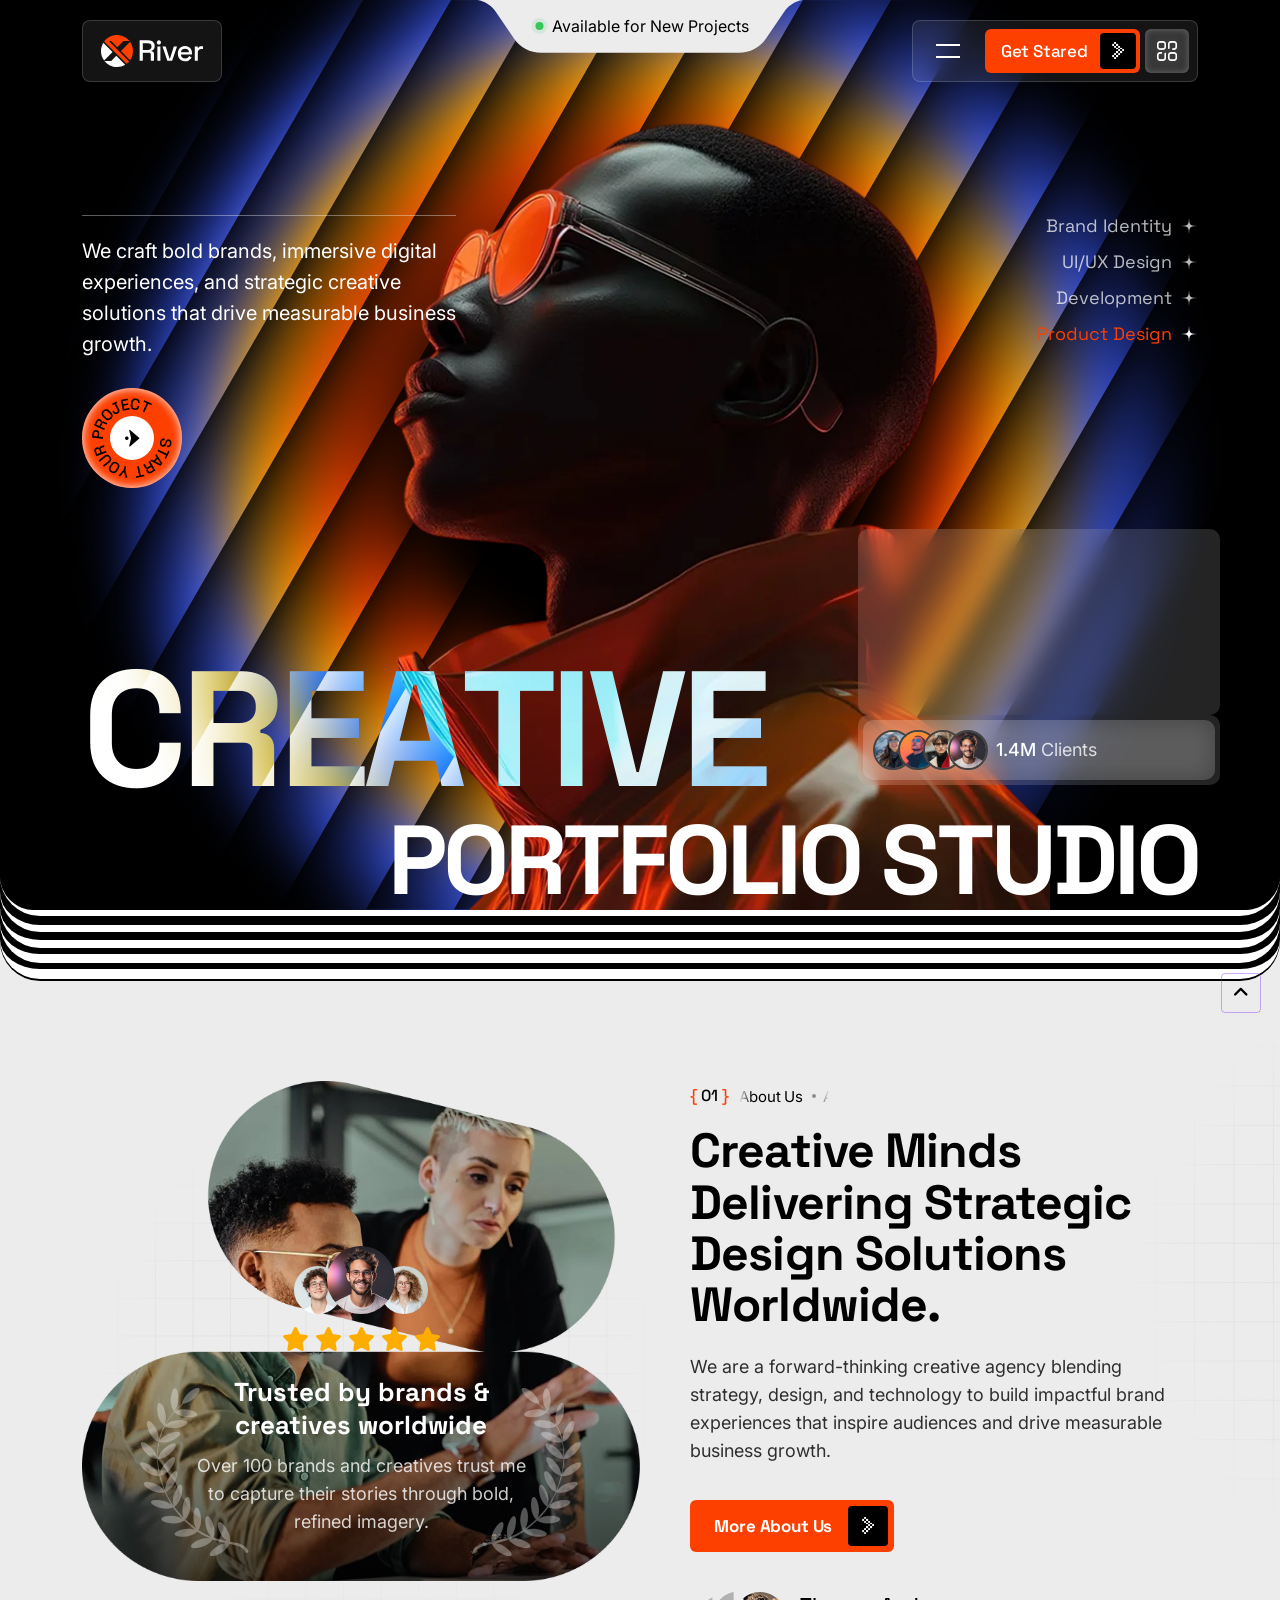
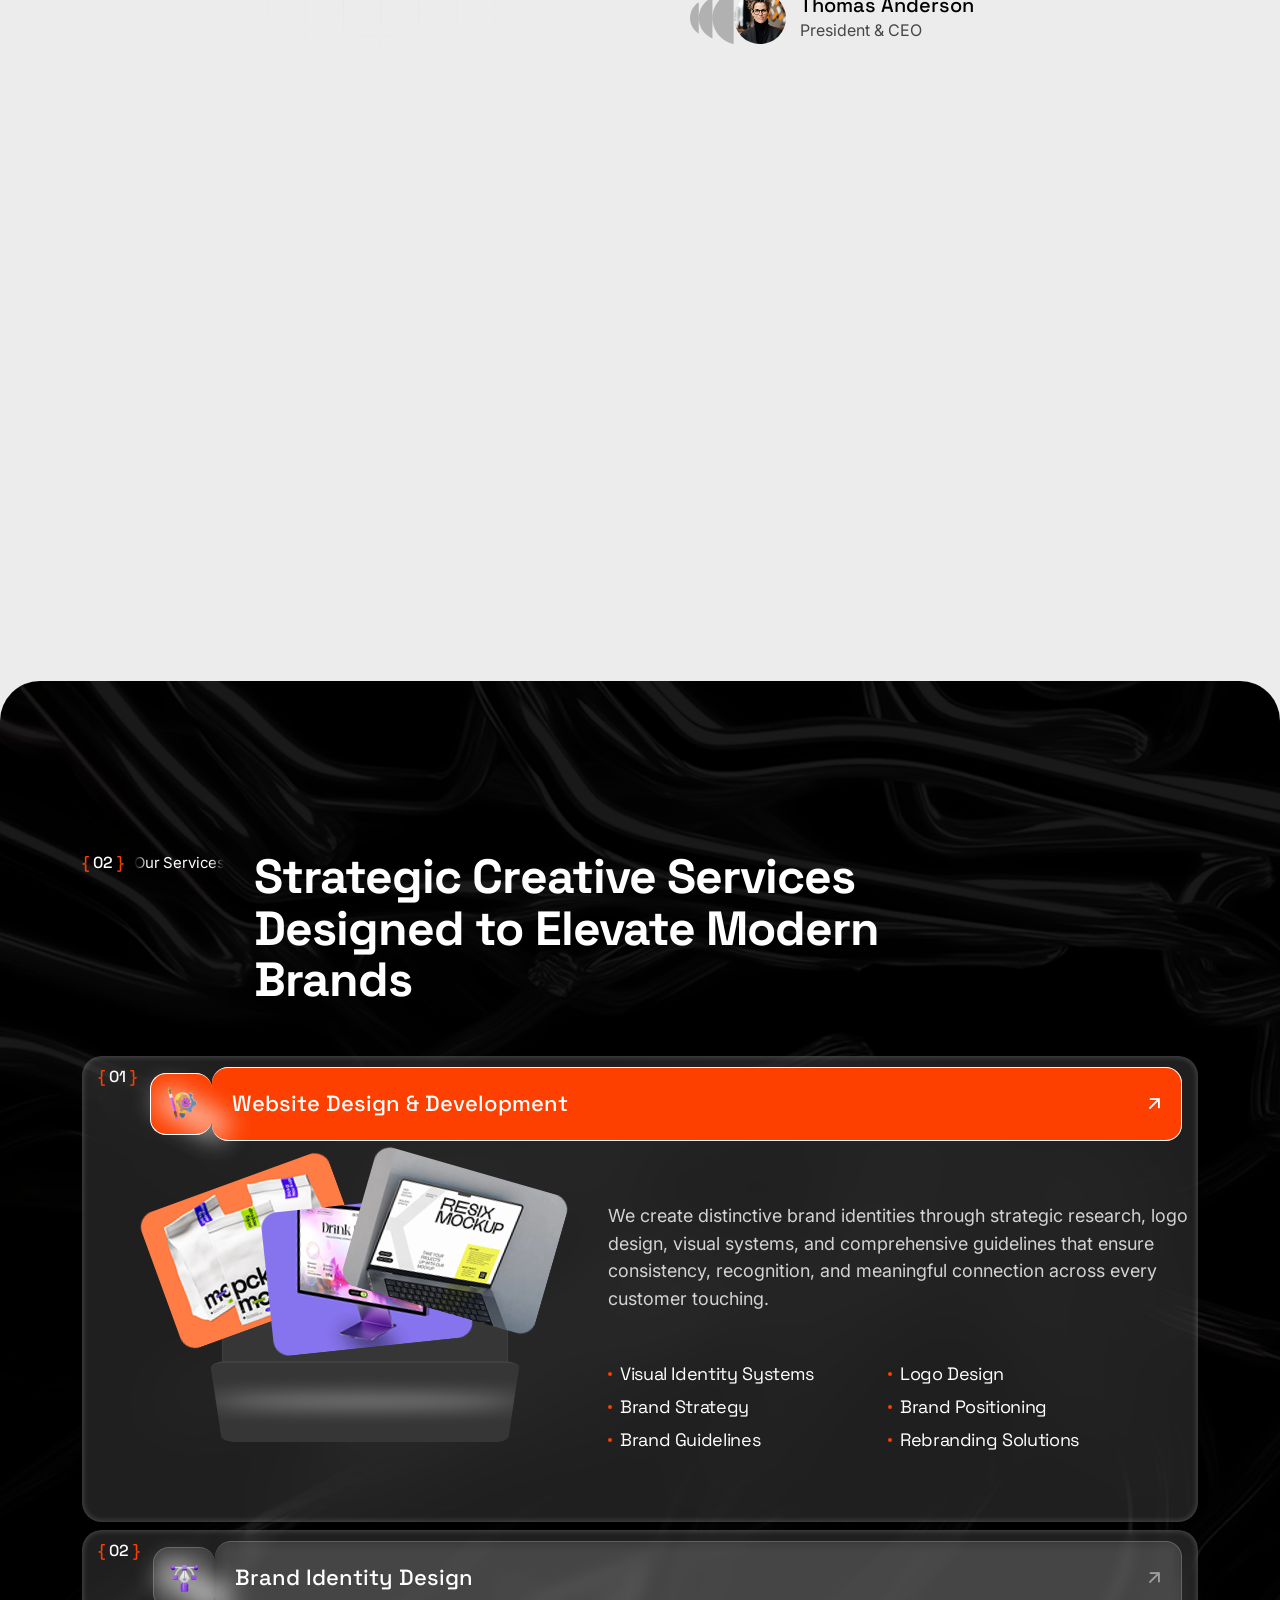
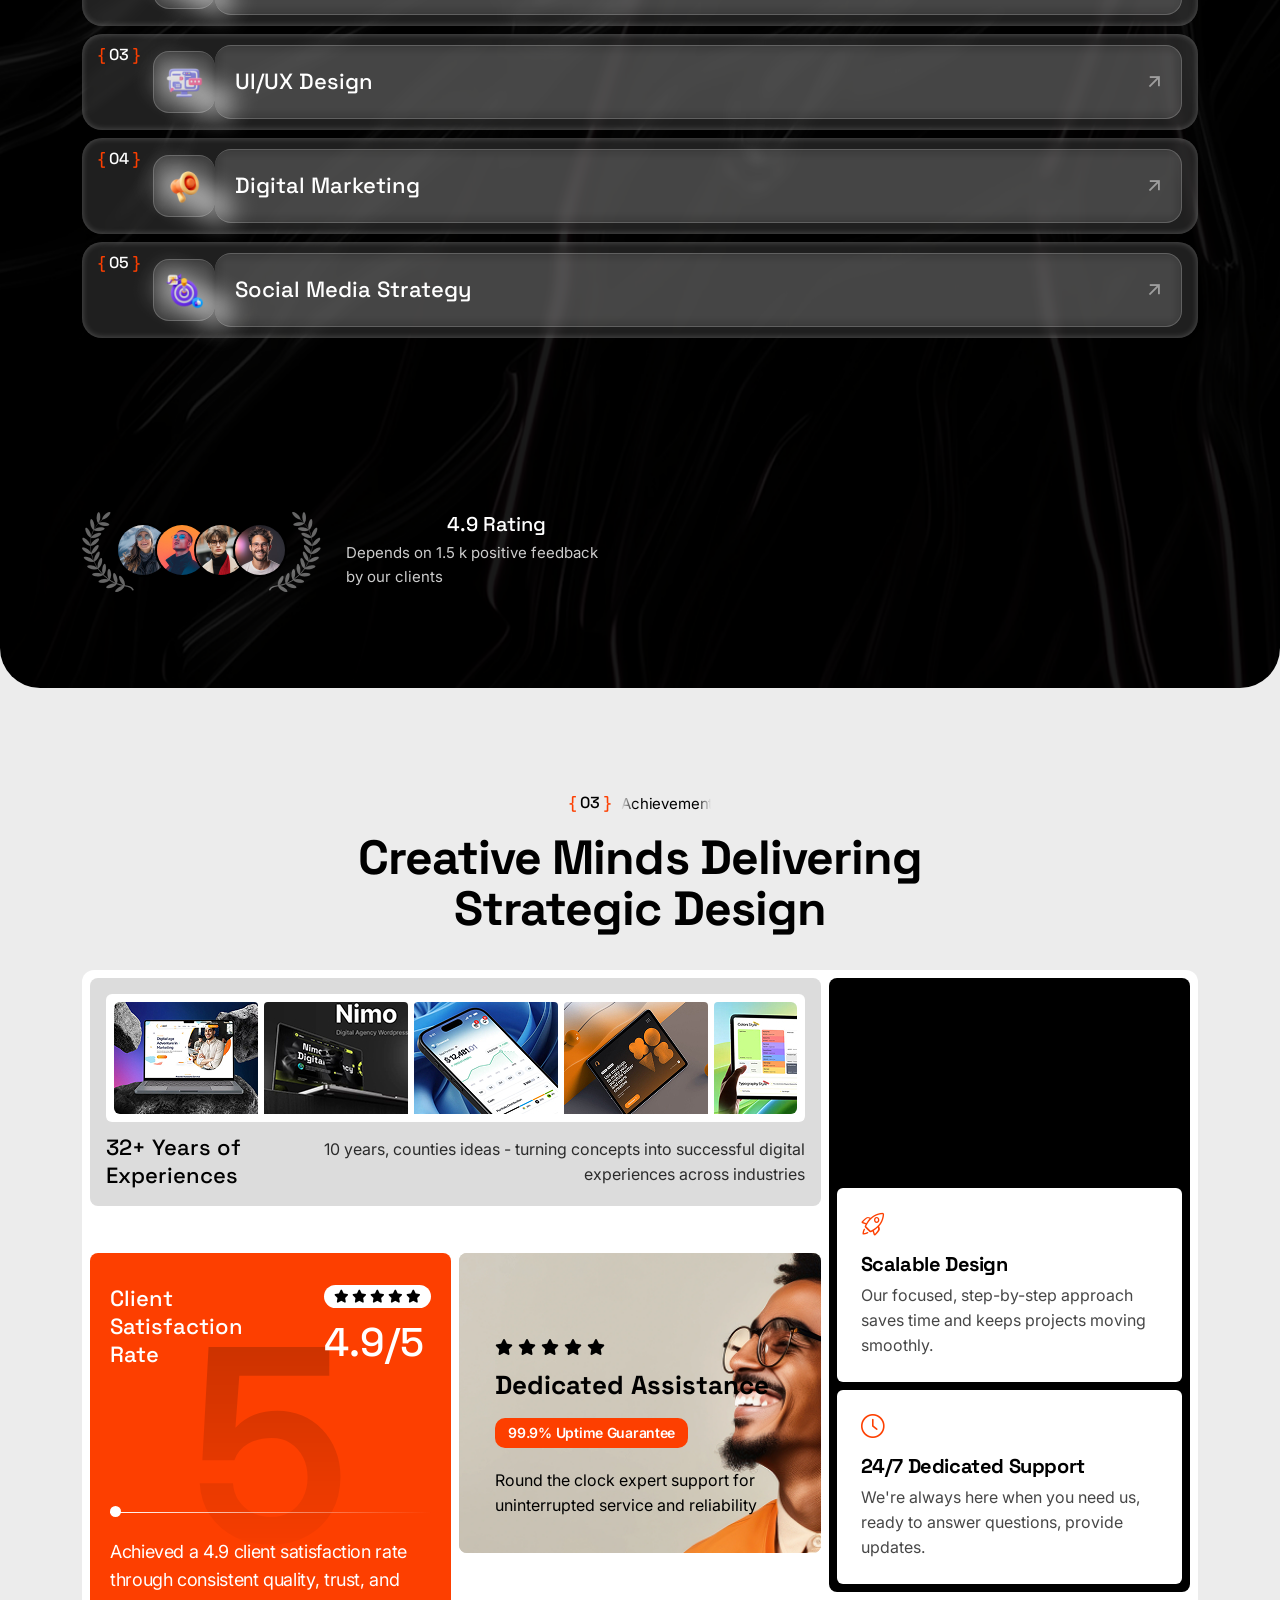
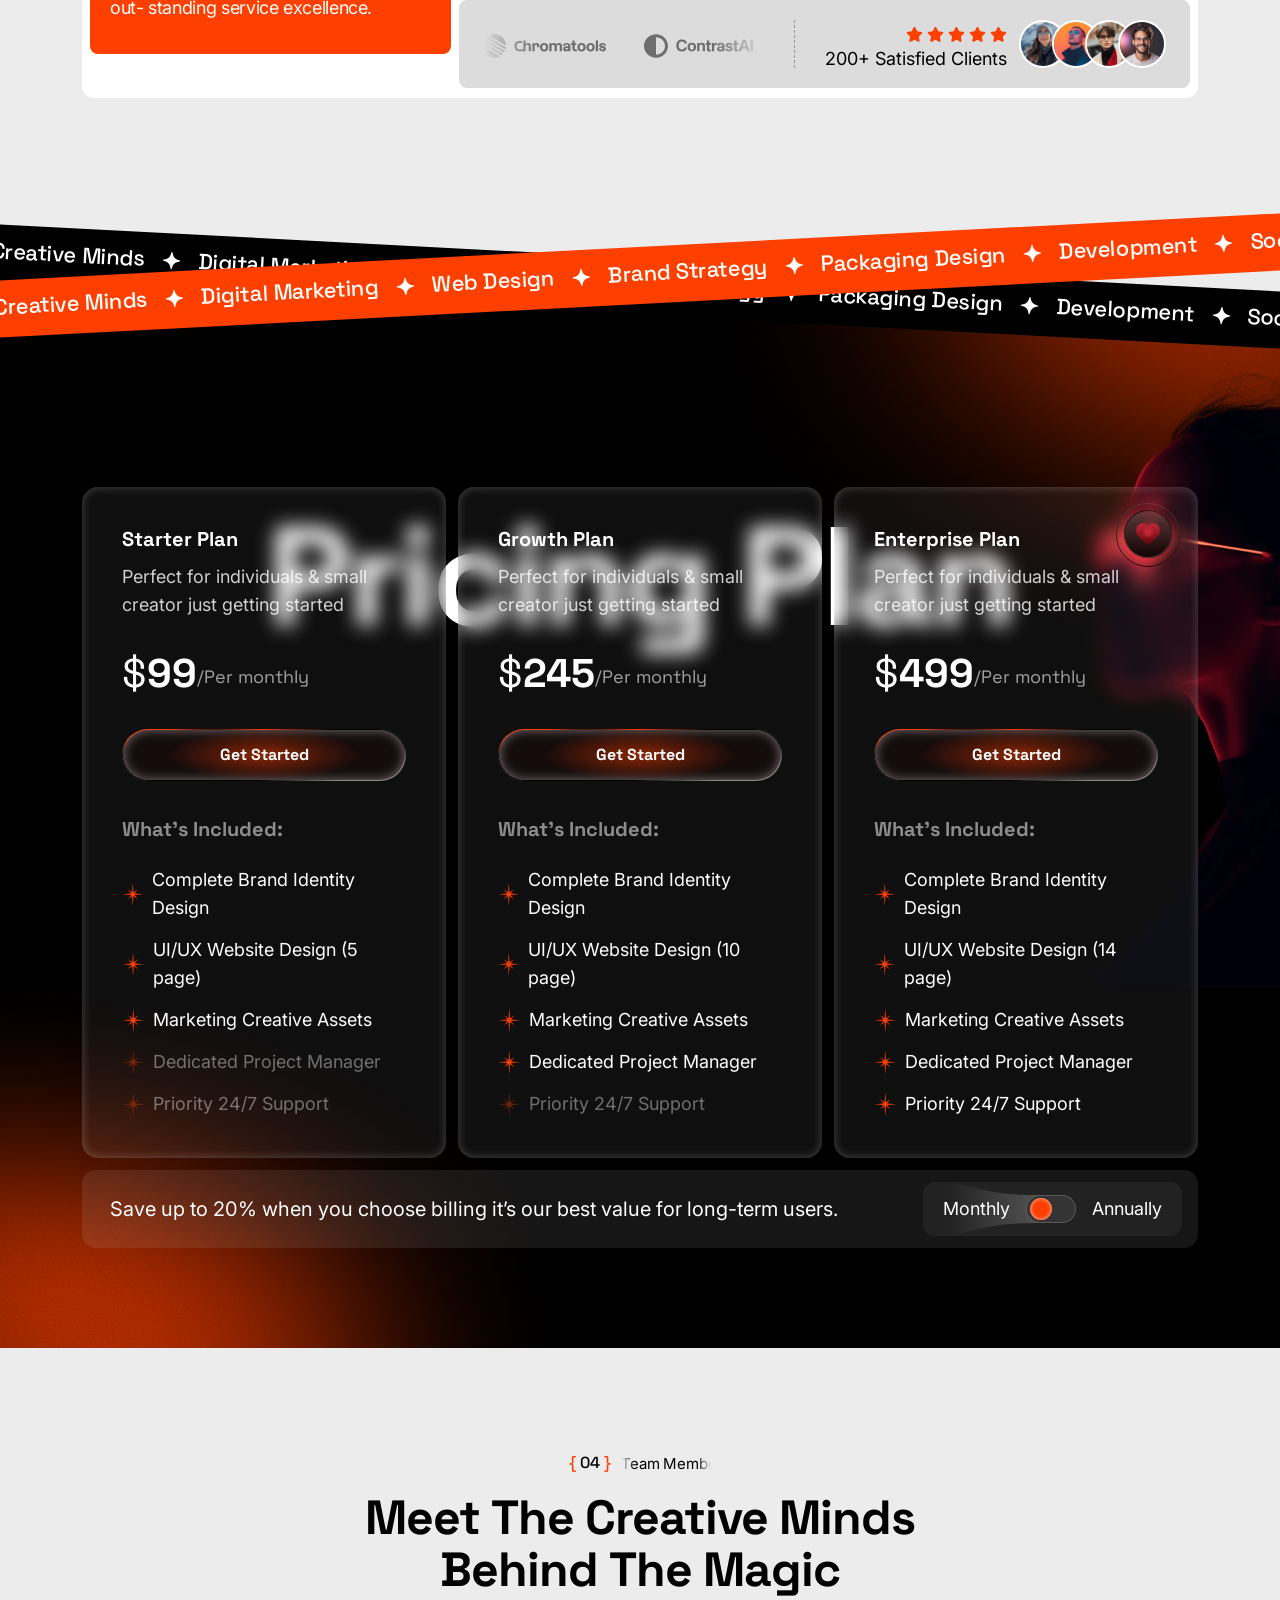
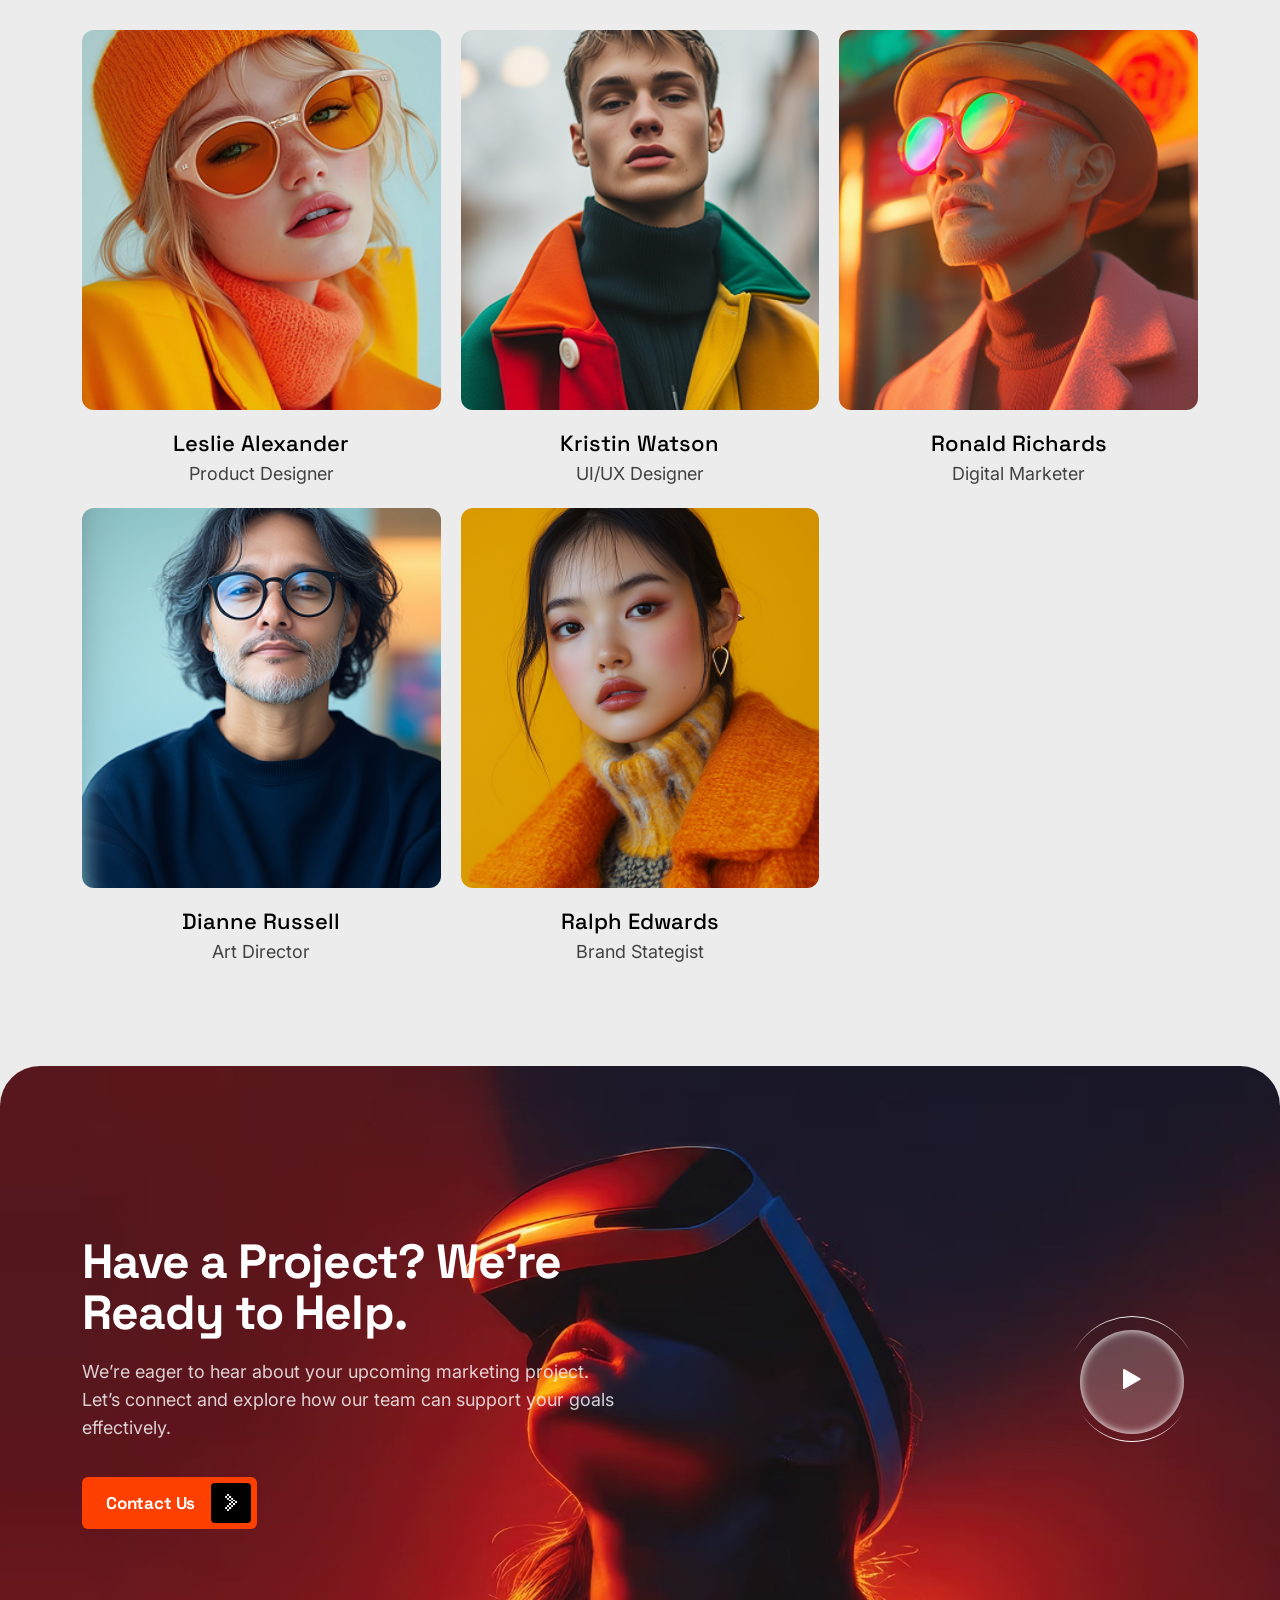
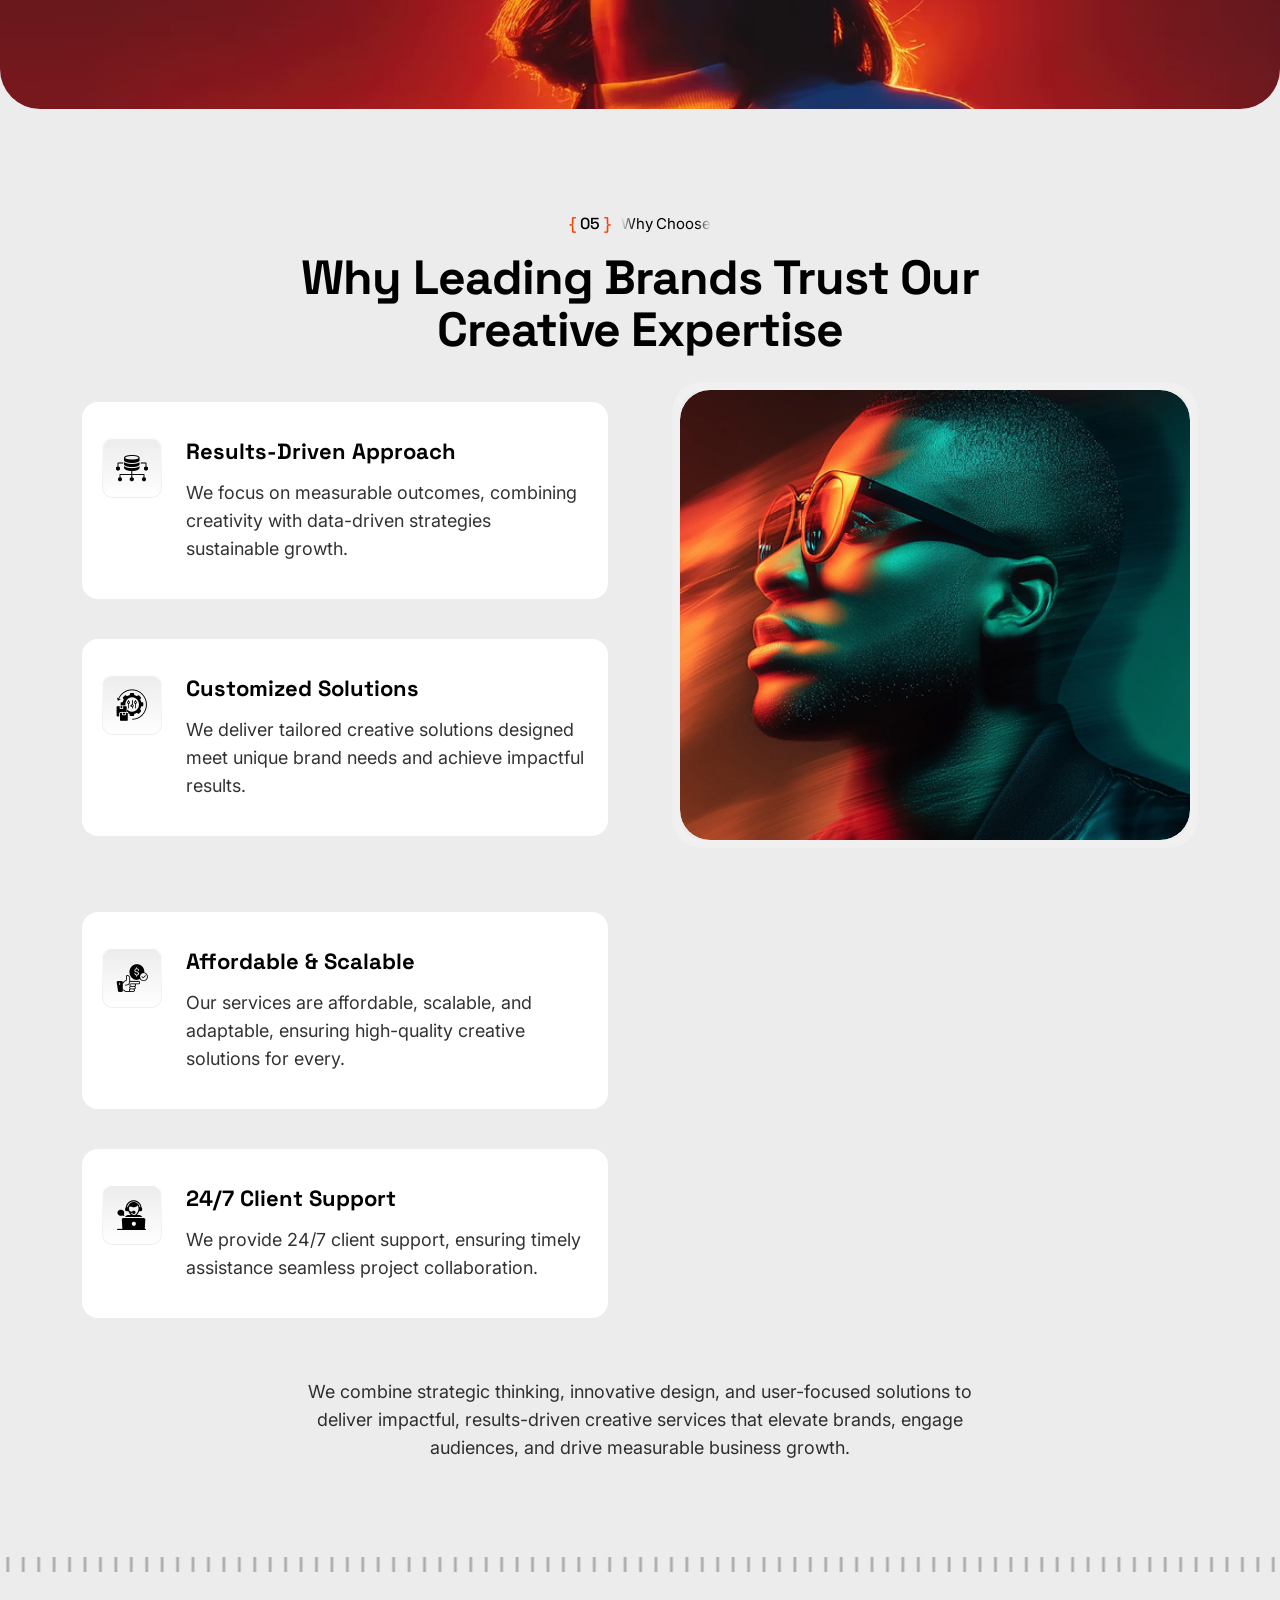
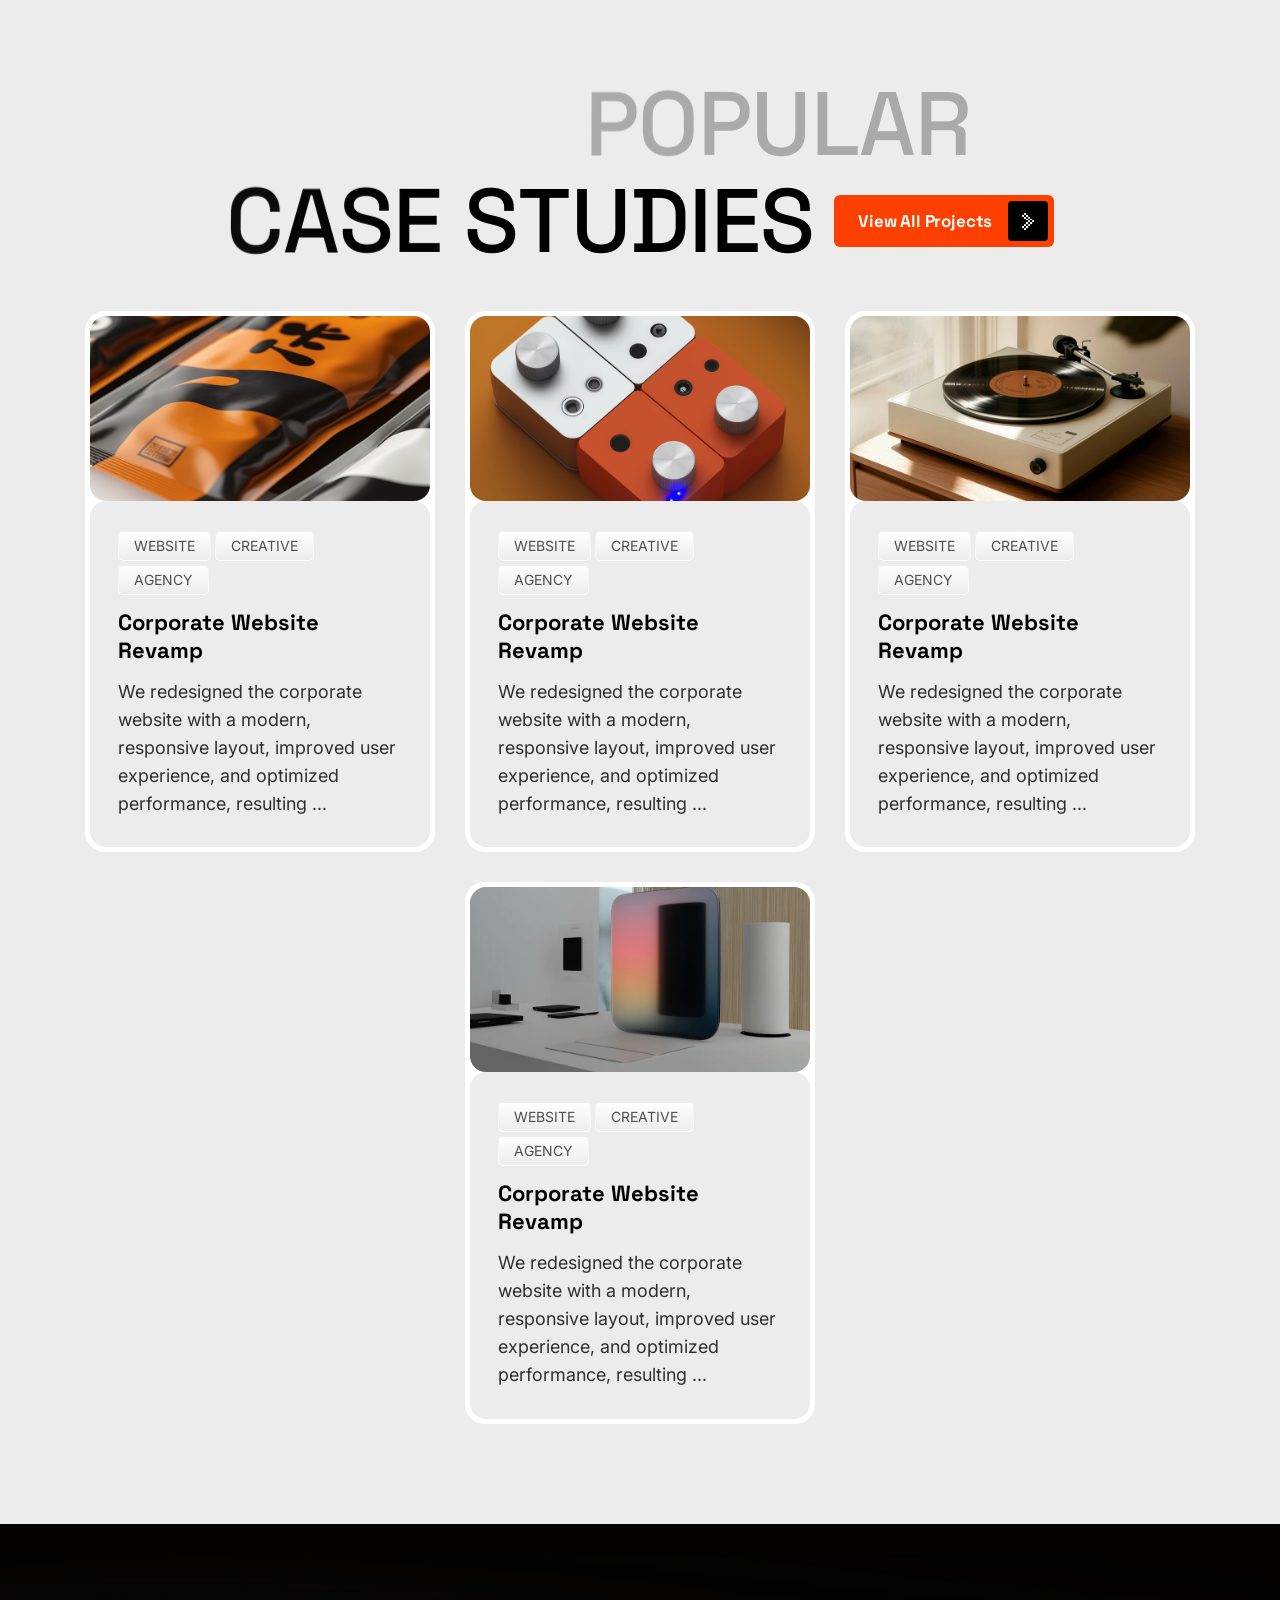
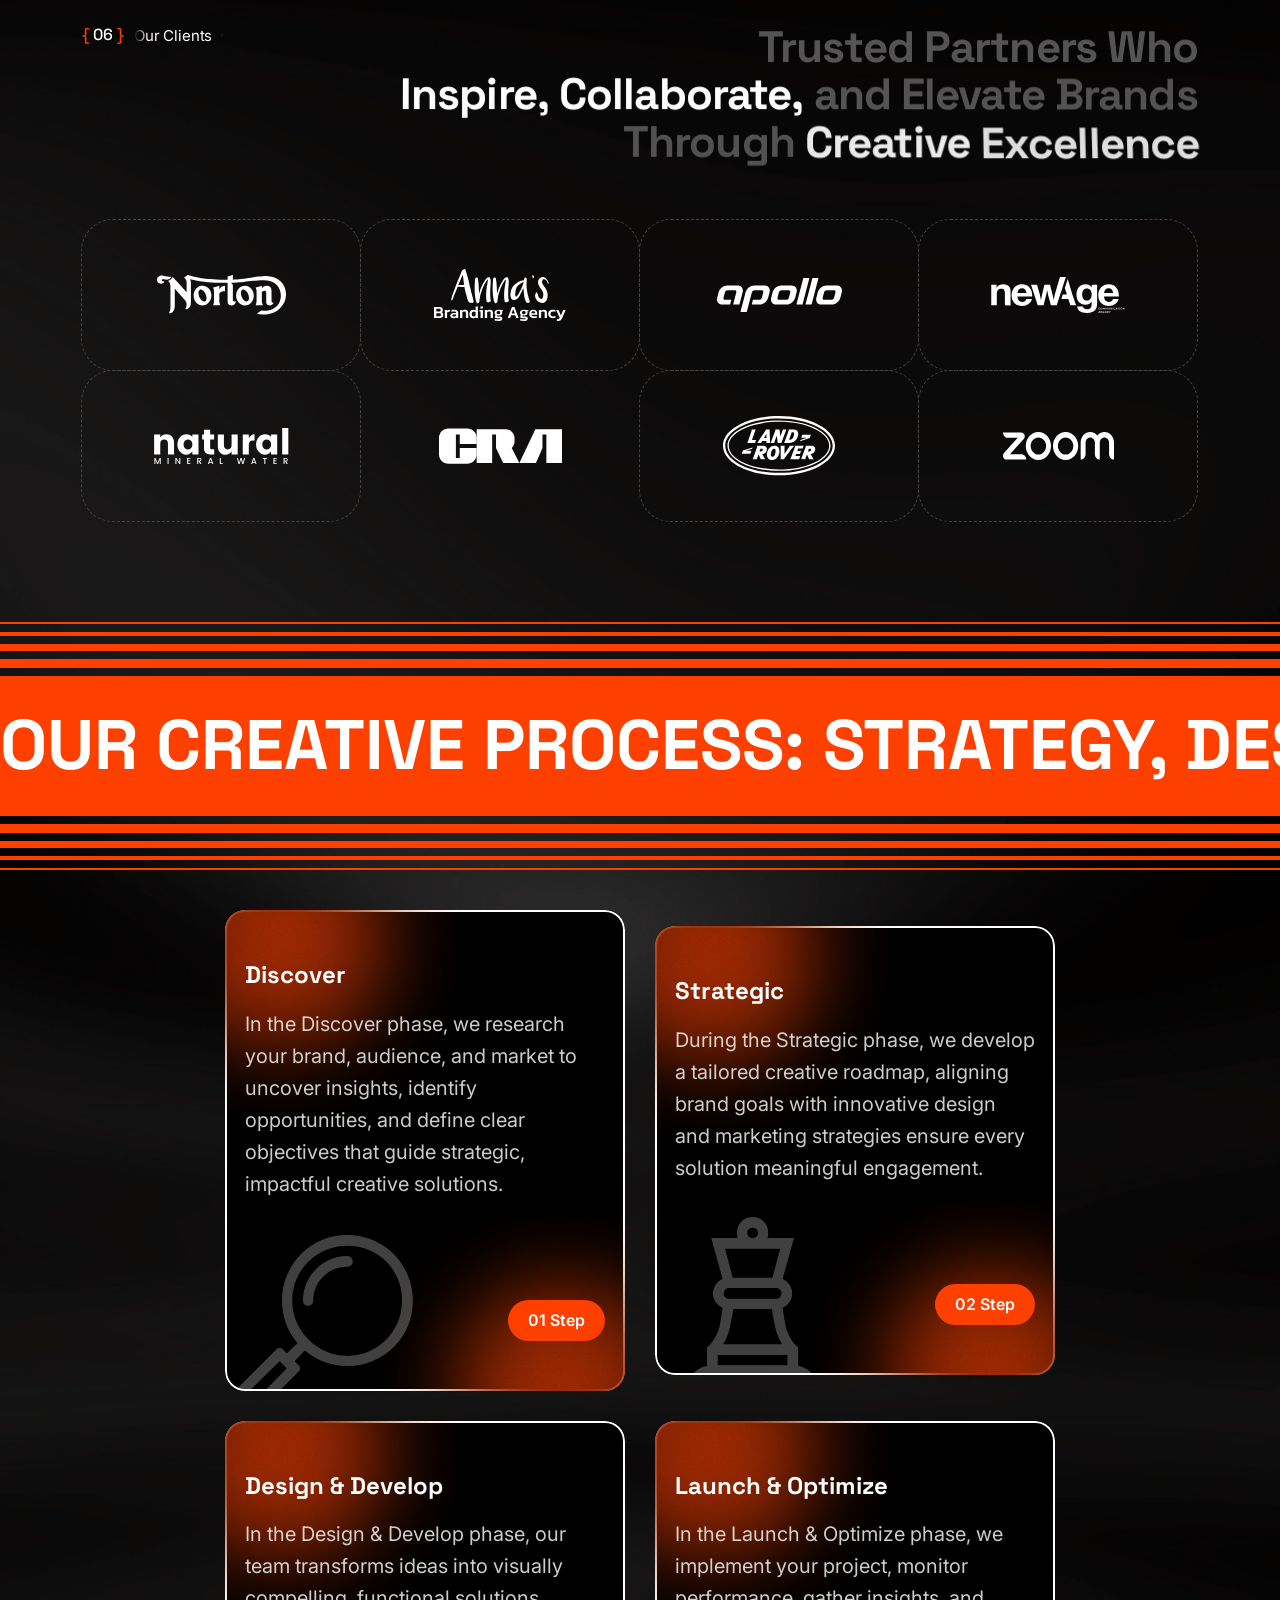
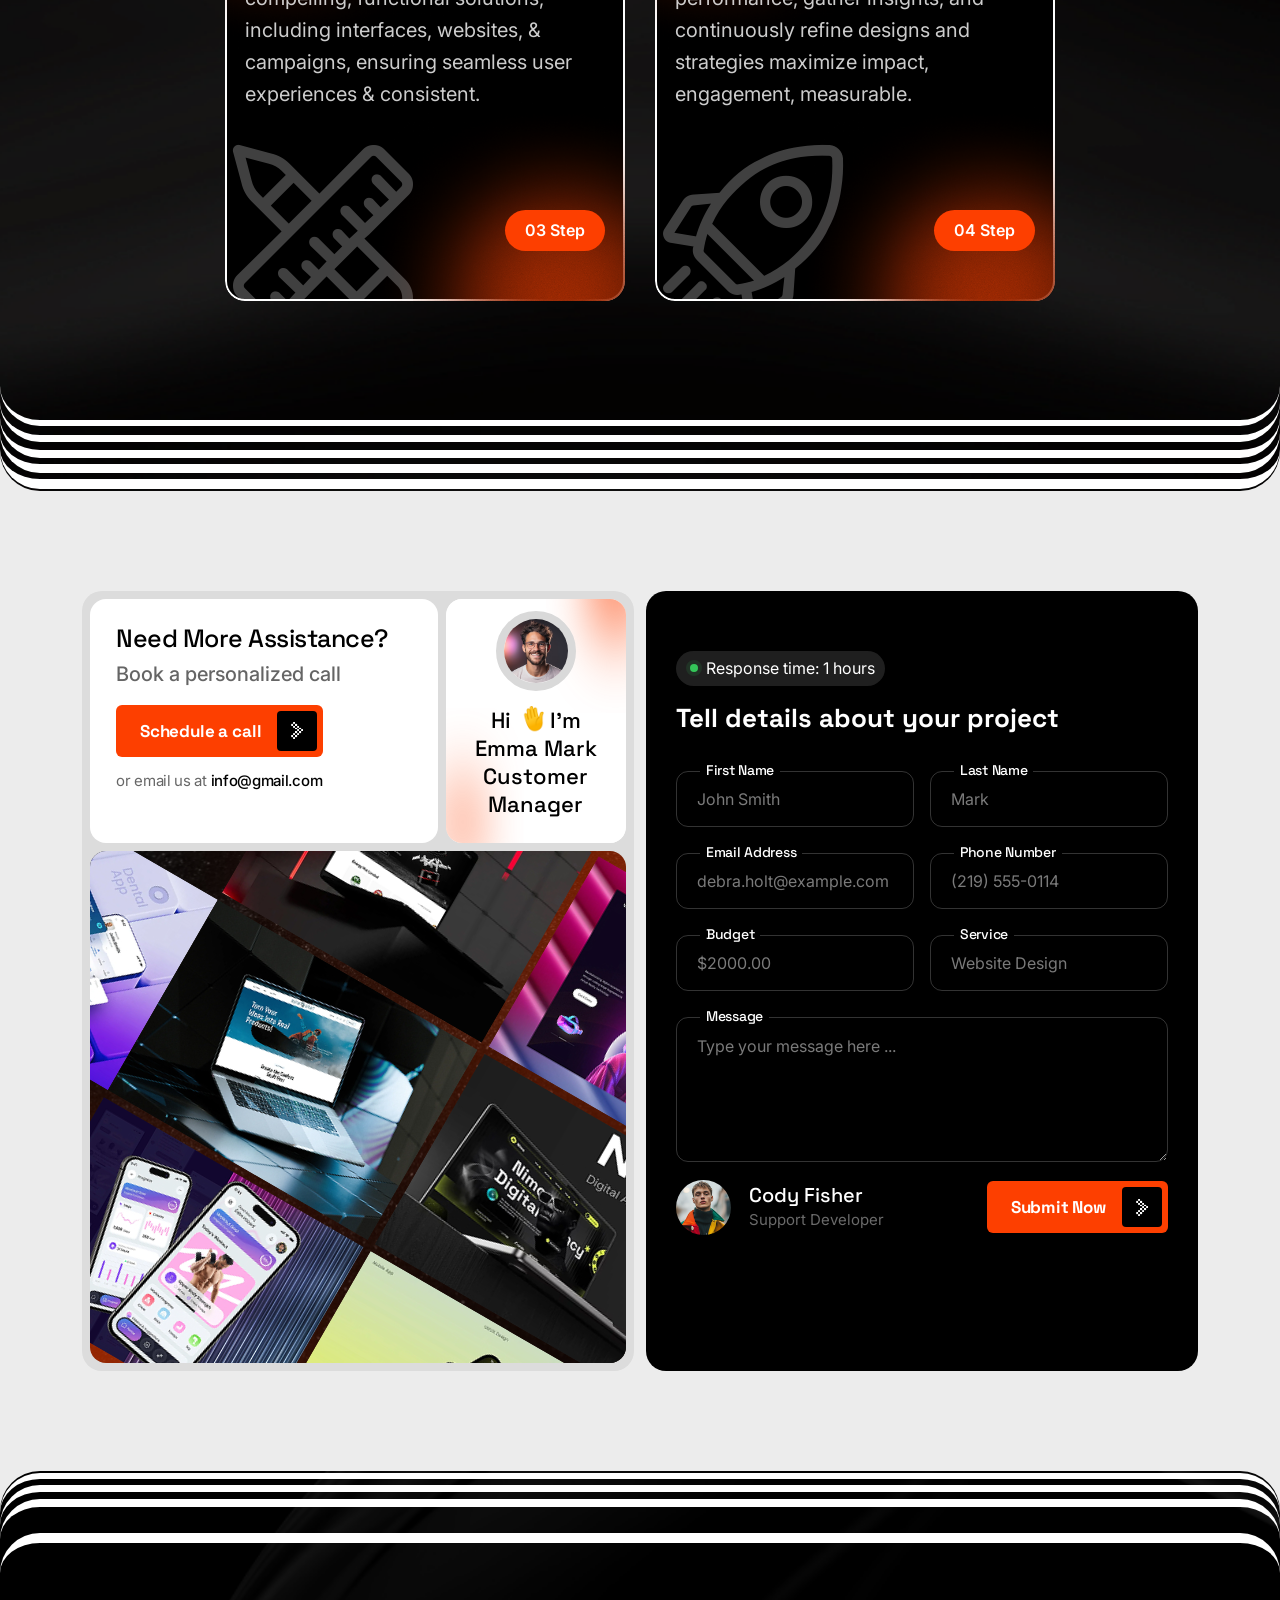
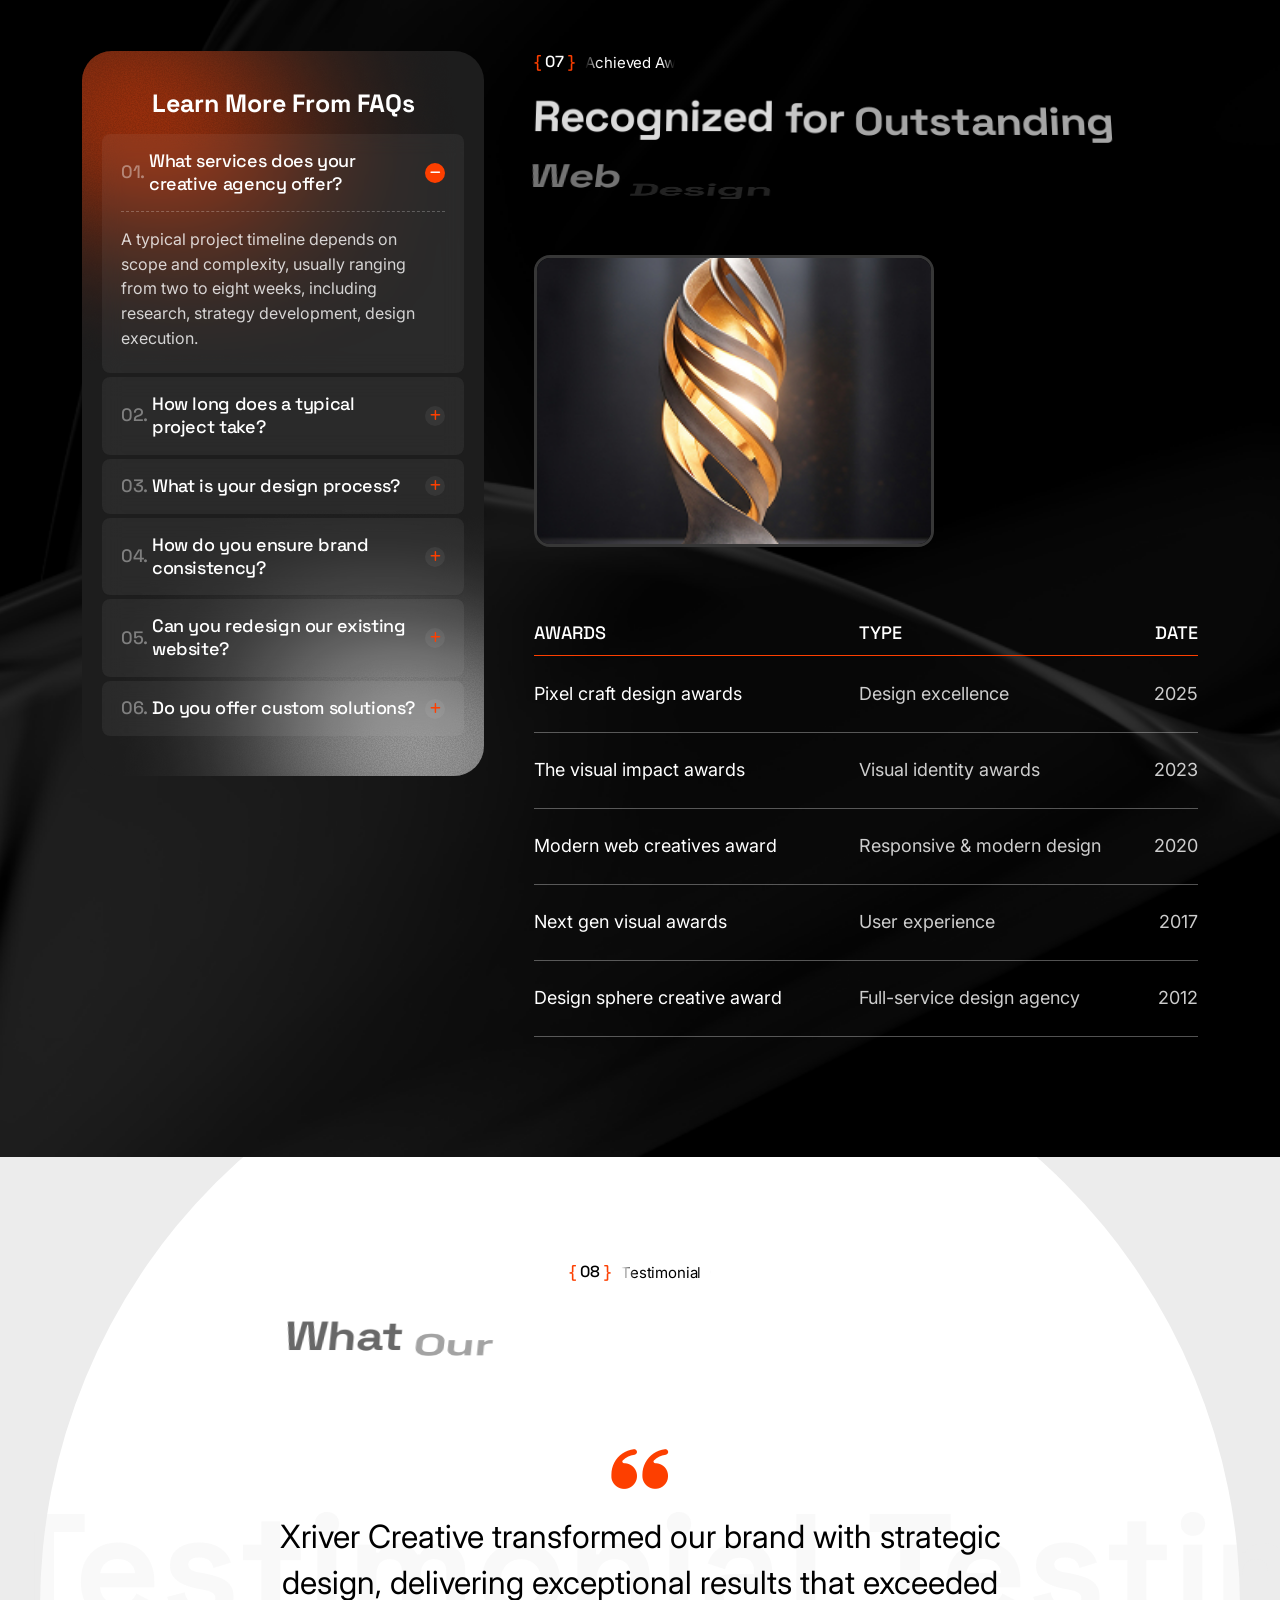
==== commit 34f7af3d: "fixing-1" ====
--- a/index.html
+++ b/index.html
@@ -572,7 +572,7 @@
                                 <div class="number-x-line">
                                     <span class="number">
                                         {
-                                            <span class="number-count">01</span>
+                                            <span class="number-count">02</span>
                                         }
                                     </span>
                                     <div class="number-line"></div>
@@ -1844,8 +1844,8 @@
                 <div class="container xr-container-1">
                     <div class="xr-projects-1-sec-title mb-45">
                         <div class="row-1">
-                            <div class="img-elm wa-fix wa-img-cover">
-                                <img src="assets/img/projects/p1-title-img-1.jpg" alt="" >
+                            <div class="img-elm wa-fix wa-img-cover wa-video-cover wa-fix">
+                                <video src="assets/img/projects/p1-video-1.mp4" muted autoplay loop></video>
                             </div>
                             <h5 class="xr-h-1 title-elm  wa-split-up-1">POPULAR</h5>
                         </div>
@@ -2932,7 +2932,7 @@
                             XRIVER
                         </h4>
                         <div class="xr-footer-1-video wa-fix wa-video-cover wa-img-cover">
-                            <img src="assets/img/footer/f1-img-1.jpg" alt="">
+                            <video src="assets/img/footer/f1-video-1.mp4" muted loop autoplay></video>
                         </div>
                     </div>
 
--- a/assets/css/main.css
+++ b/assets/css/main.css
@@ -3776,7 +3776,7 @@
   bottom: 0;
   right: 18%;
   z-index: -1;
-  width: 36%;
+  width: 38%;
 }
 @media only screen and (min-width: 1600px) and (max-width: 1799px), only screen and (min-width: 1400px) and (max-width: 1599px), only screen and (min-width: 1200px) and (max-width: 1399px) {
   .xr-hero-1-img {
@@ -3794,6 +3794,9 @@
     right: 8%;
     width: 70%;
   }
+}
+.xr-hero-1-img img {
+  width: 100%;
 }
 .xr-hero-1-active {
   position: absolute;
@@ -4278,6 +4281,12 @@
   background: transparent;
   width: 100%;
   gap: 35px;
+}
+@media (min-width: 1800px), only screen and (min-width: 1600px) and (max-width: 1799px) {
+  .xr-services-1-accordion-item .item-title {
+    padding: 0;
+    padding-left: 26px;
+  }
 }
 .xr-services-1-accordion-item .item-title .number {
   color: var(--xr-clr-pr-1);
@@ -4412,7 +4421,7 @@
   align-items: center;
   gap: 182px;
   padding: 60px 0;
-  padding-left: 110px;
+  padding-left: 130px;
 }
 @media only screen and (min-width: 1200px) and (max-width: 1399px), only screen and (min-width: 992px) and (max-width: 1199px) {
   .xr-services-1-accordion-item-disc {
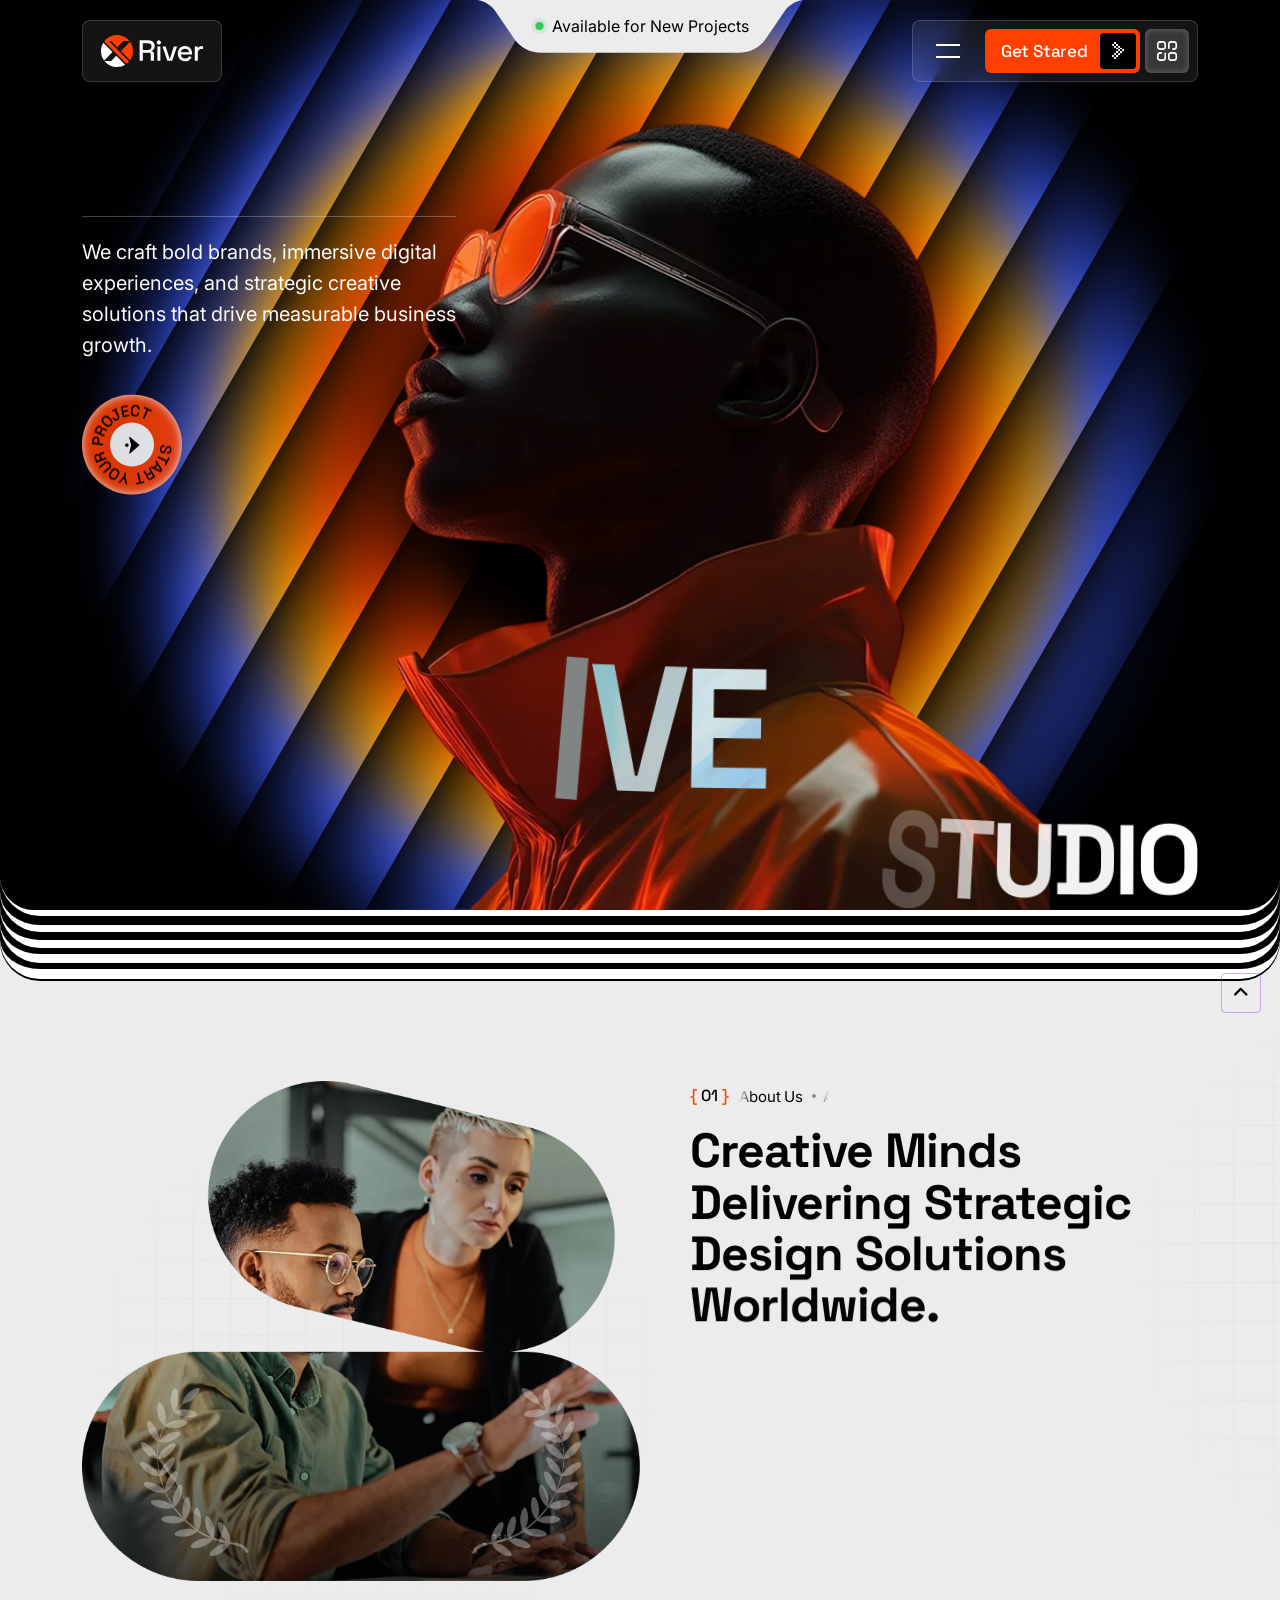
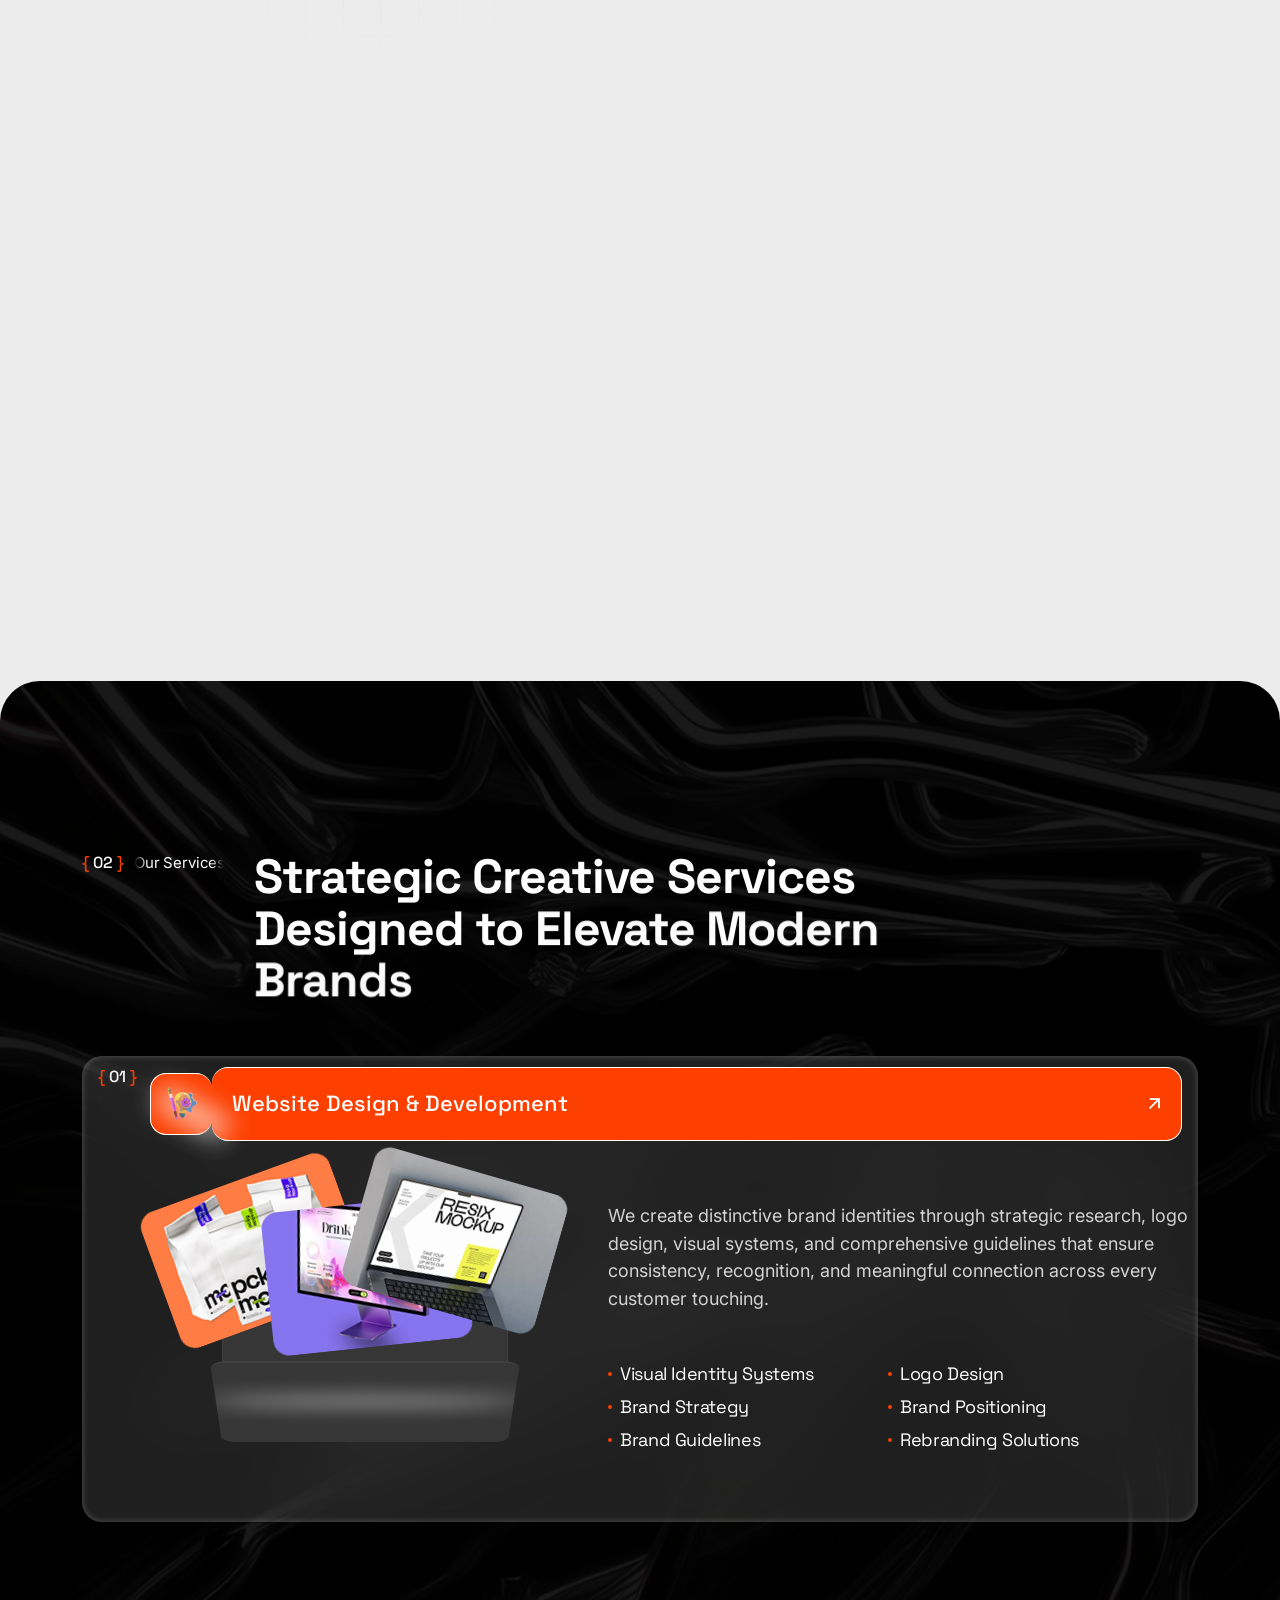
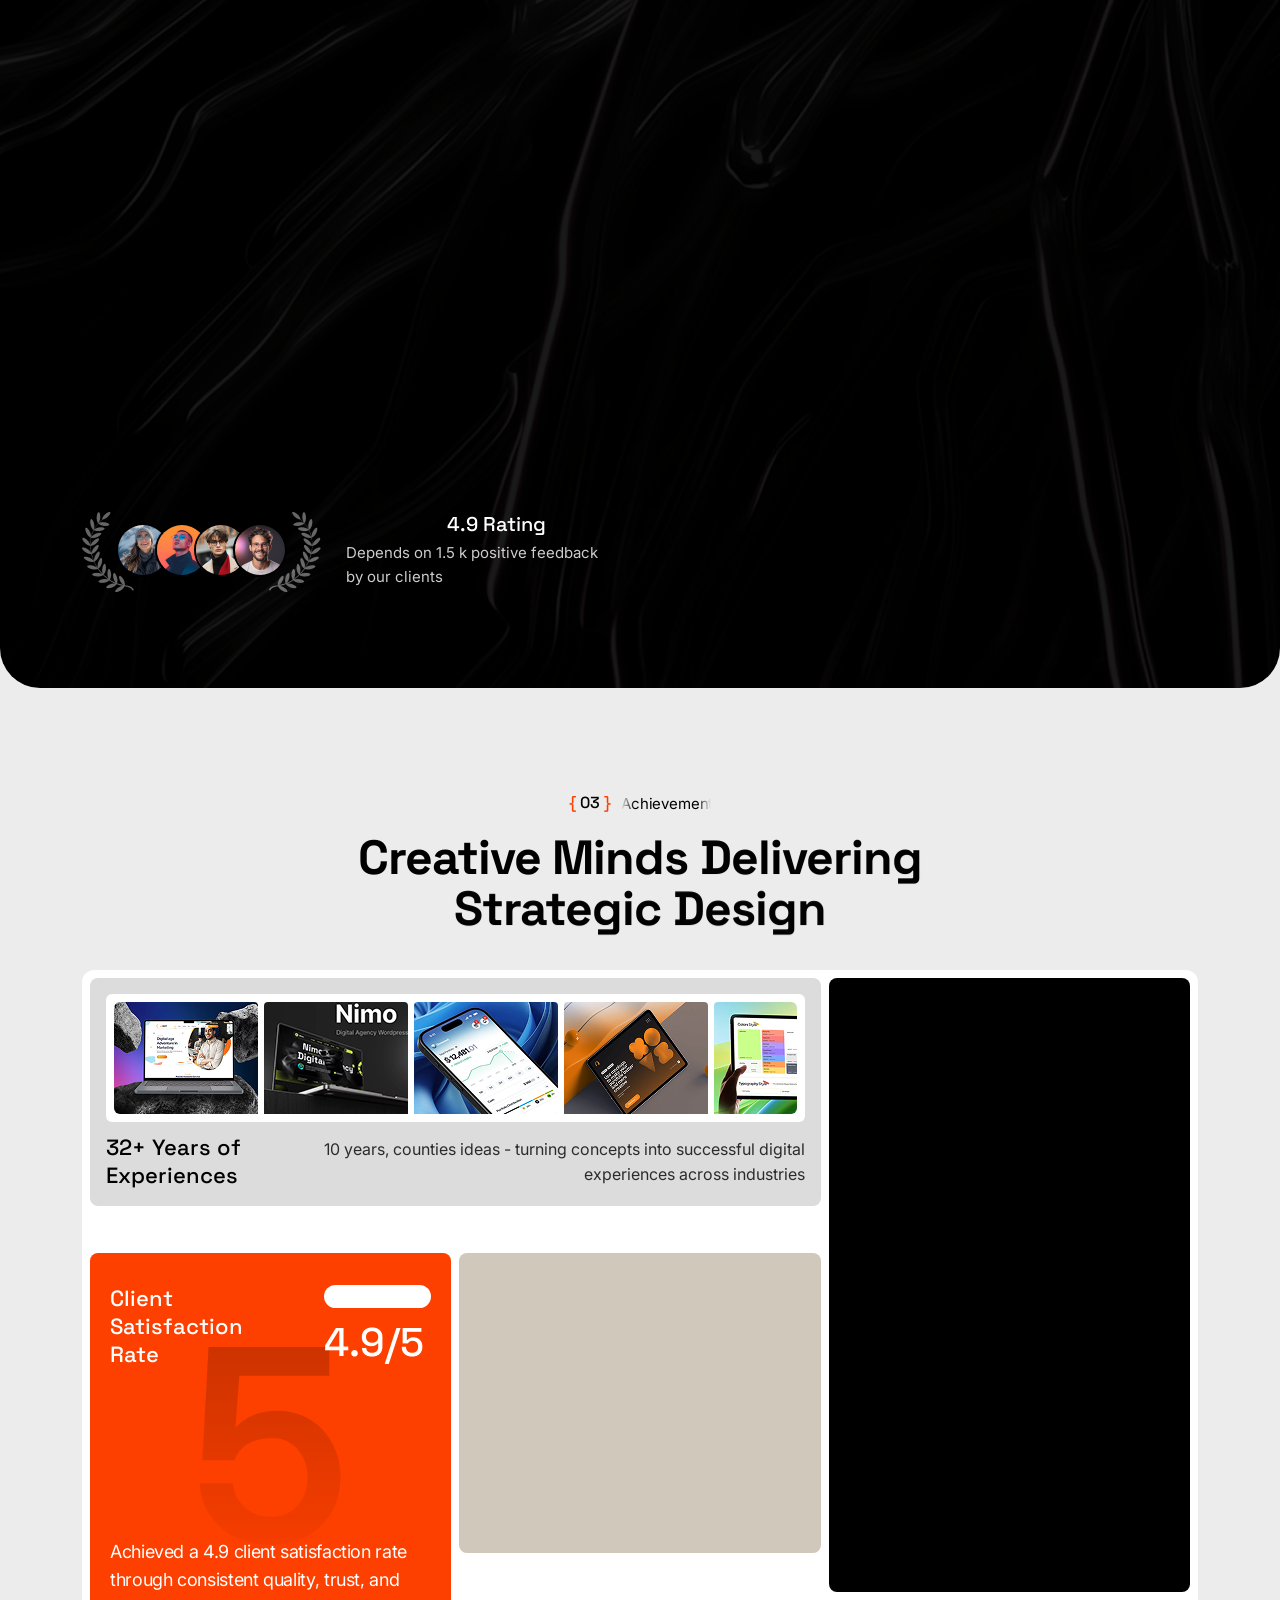
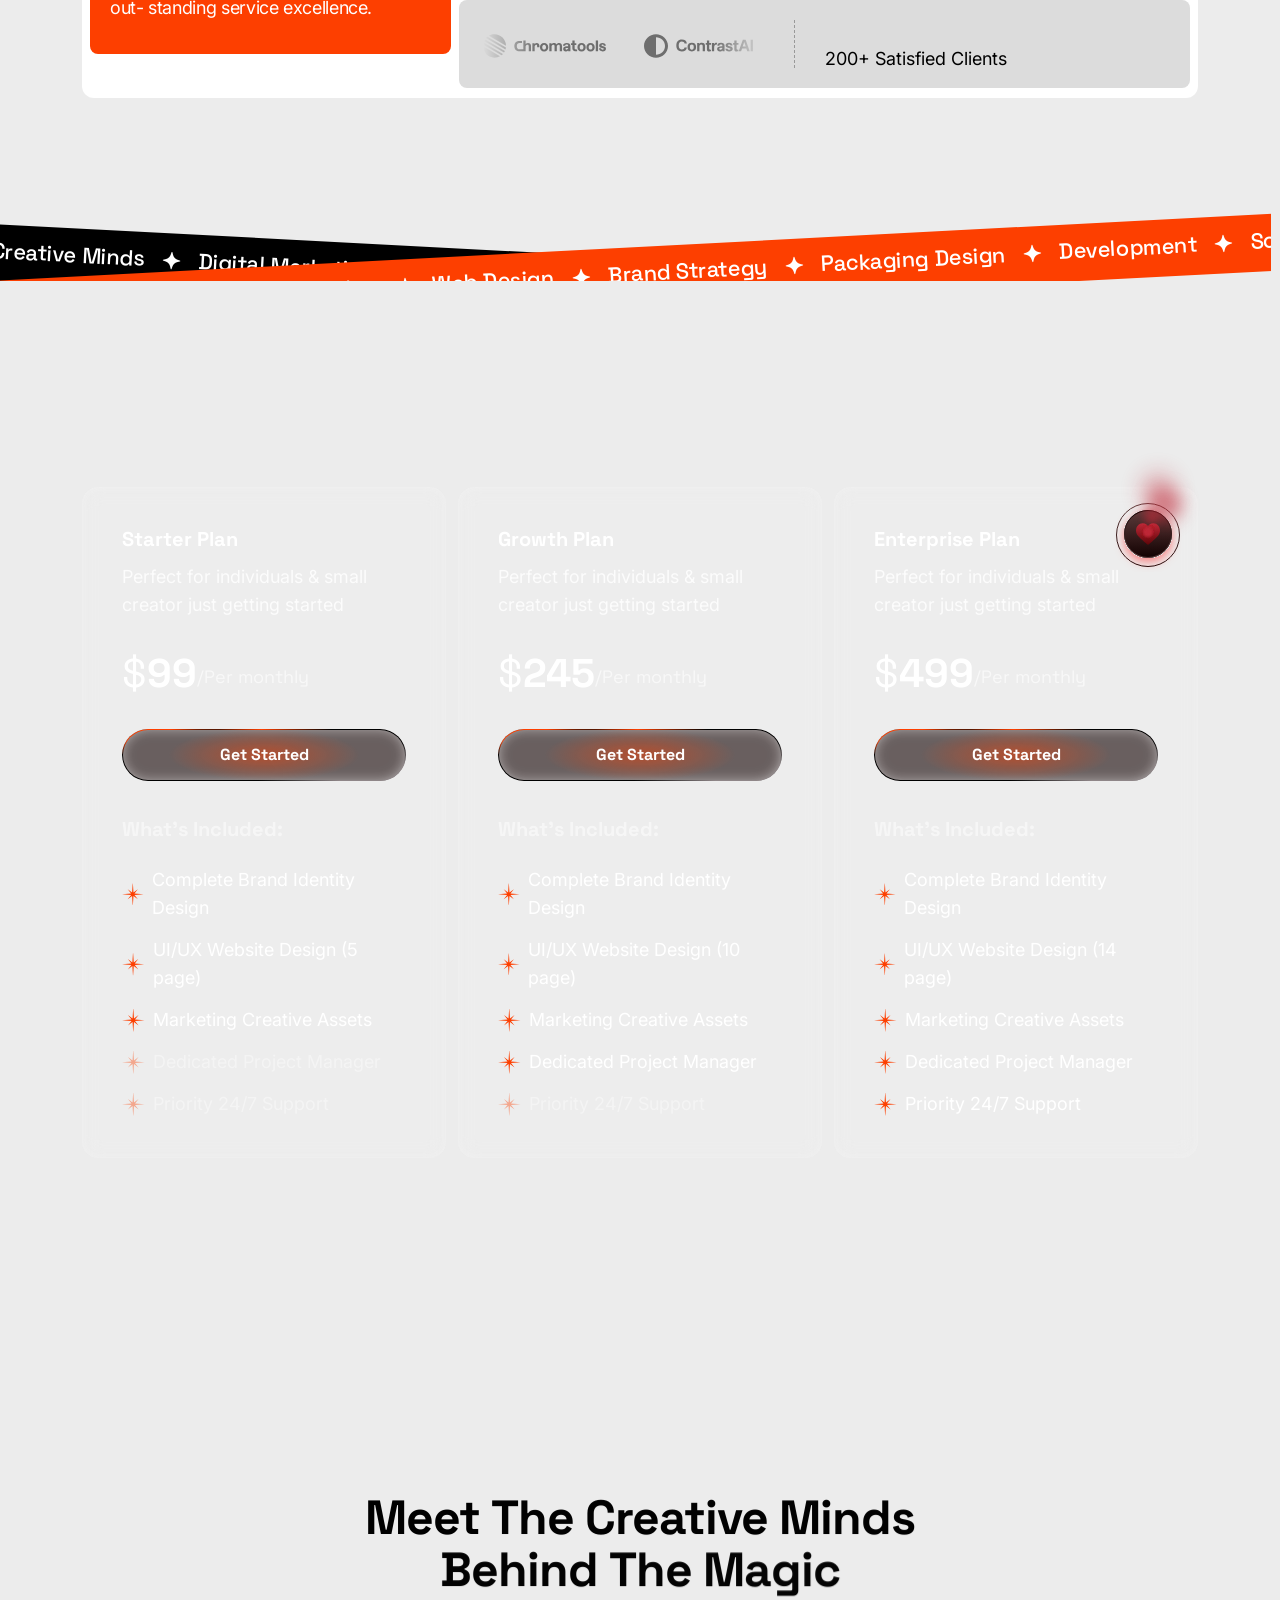
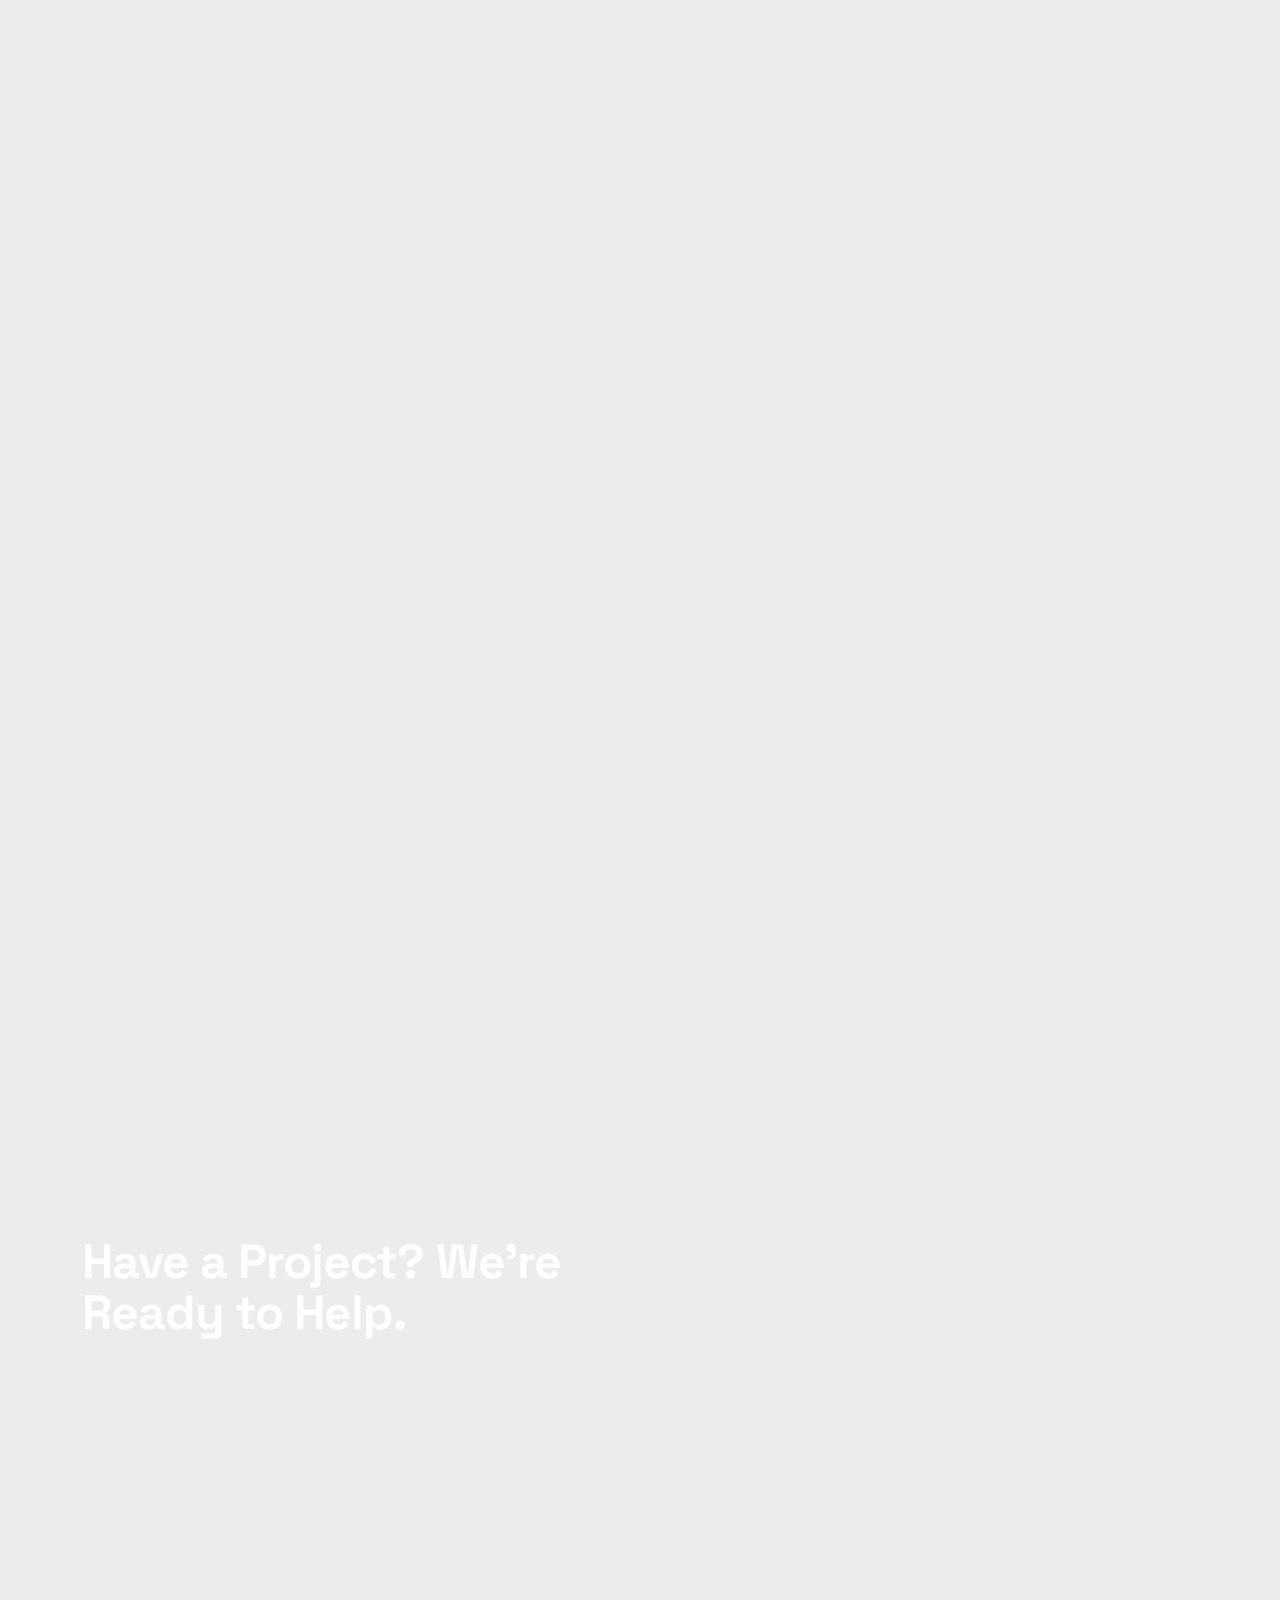
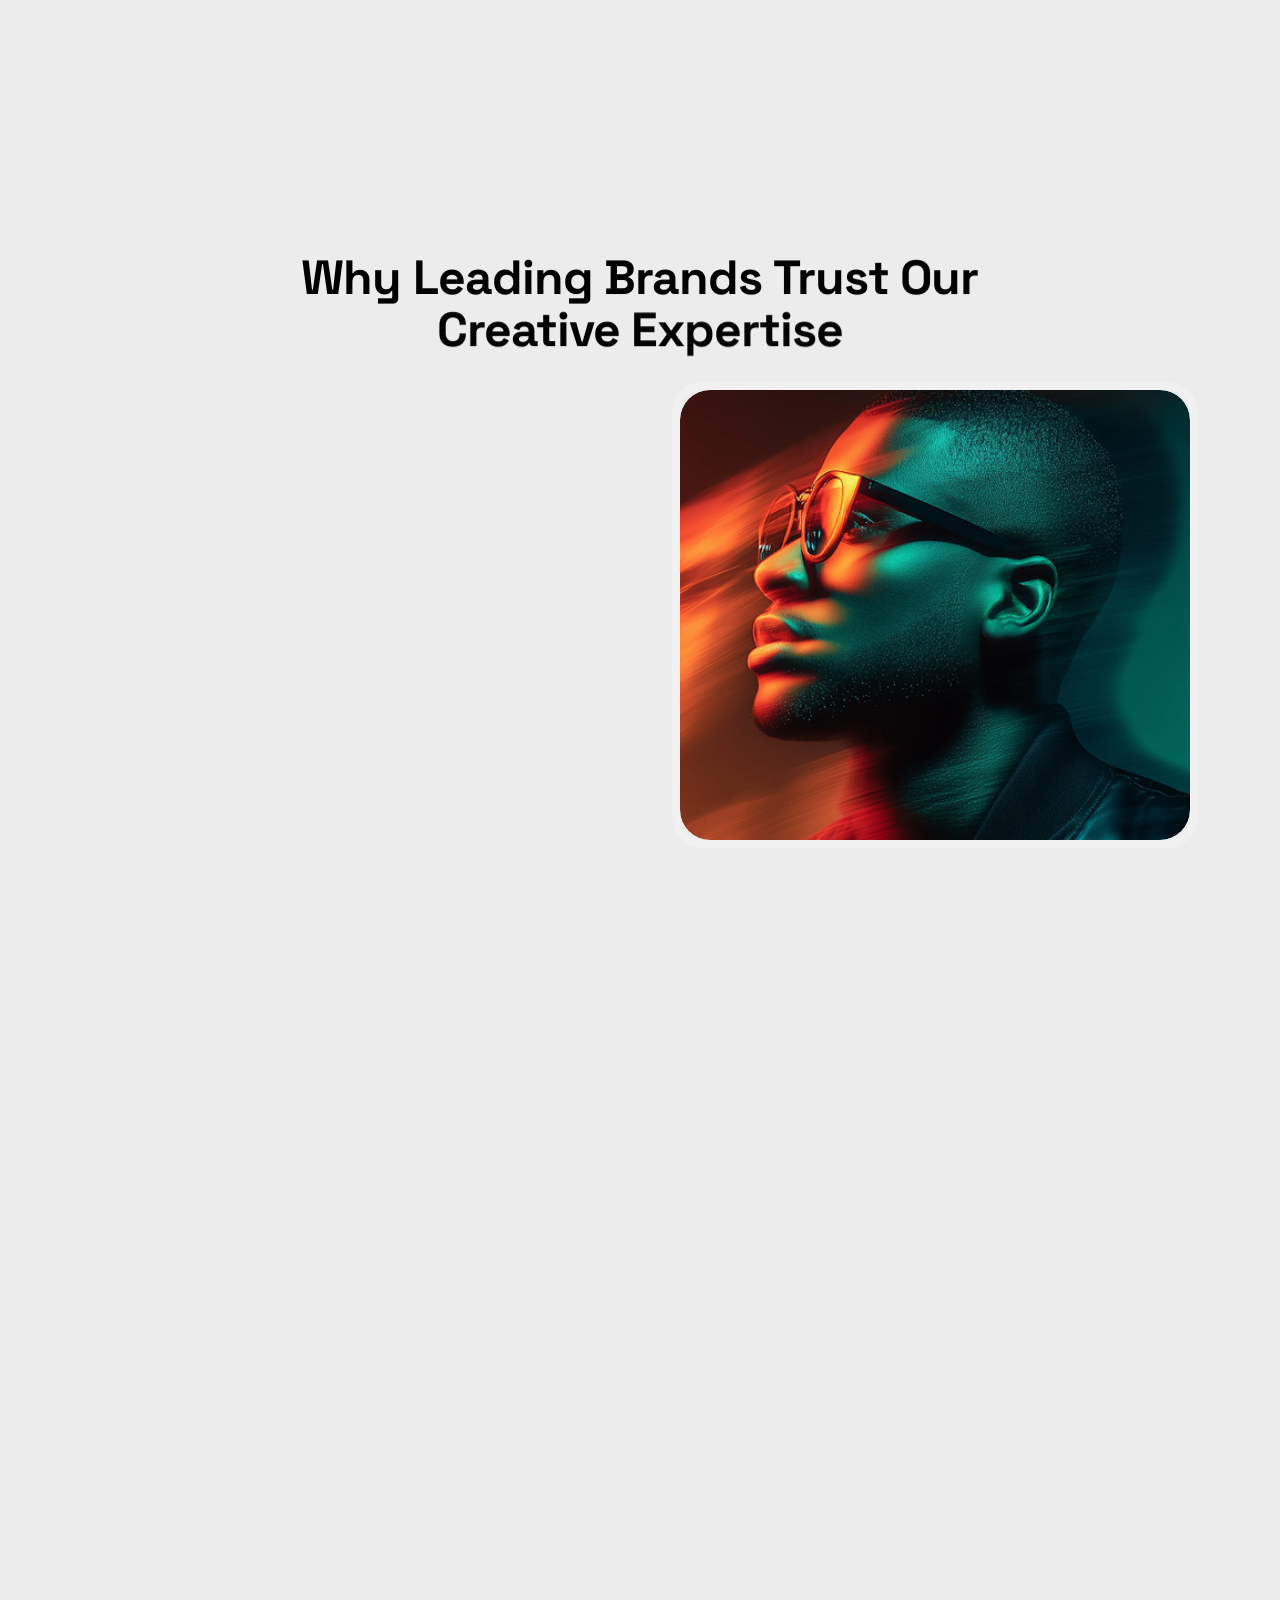
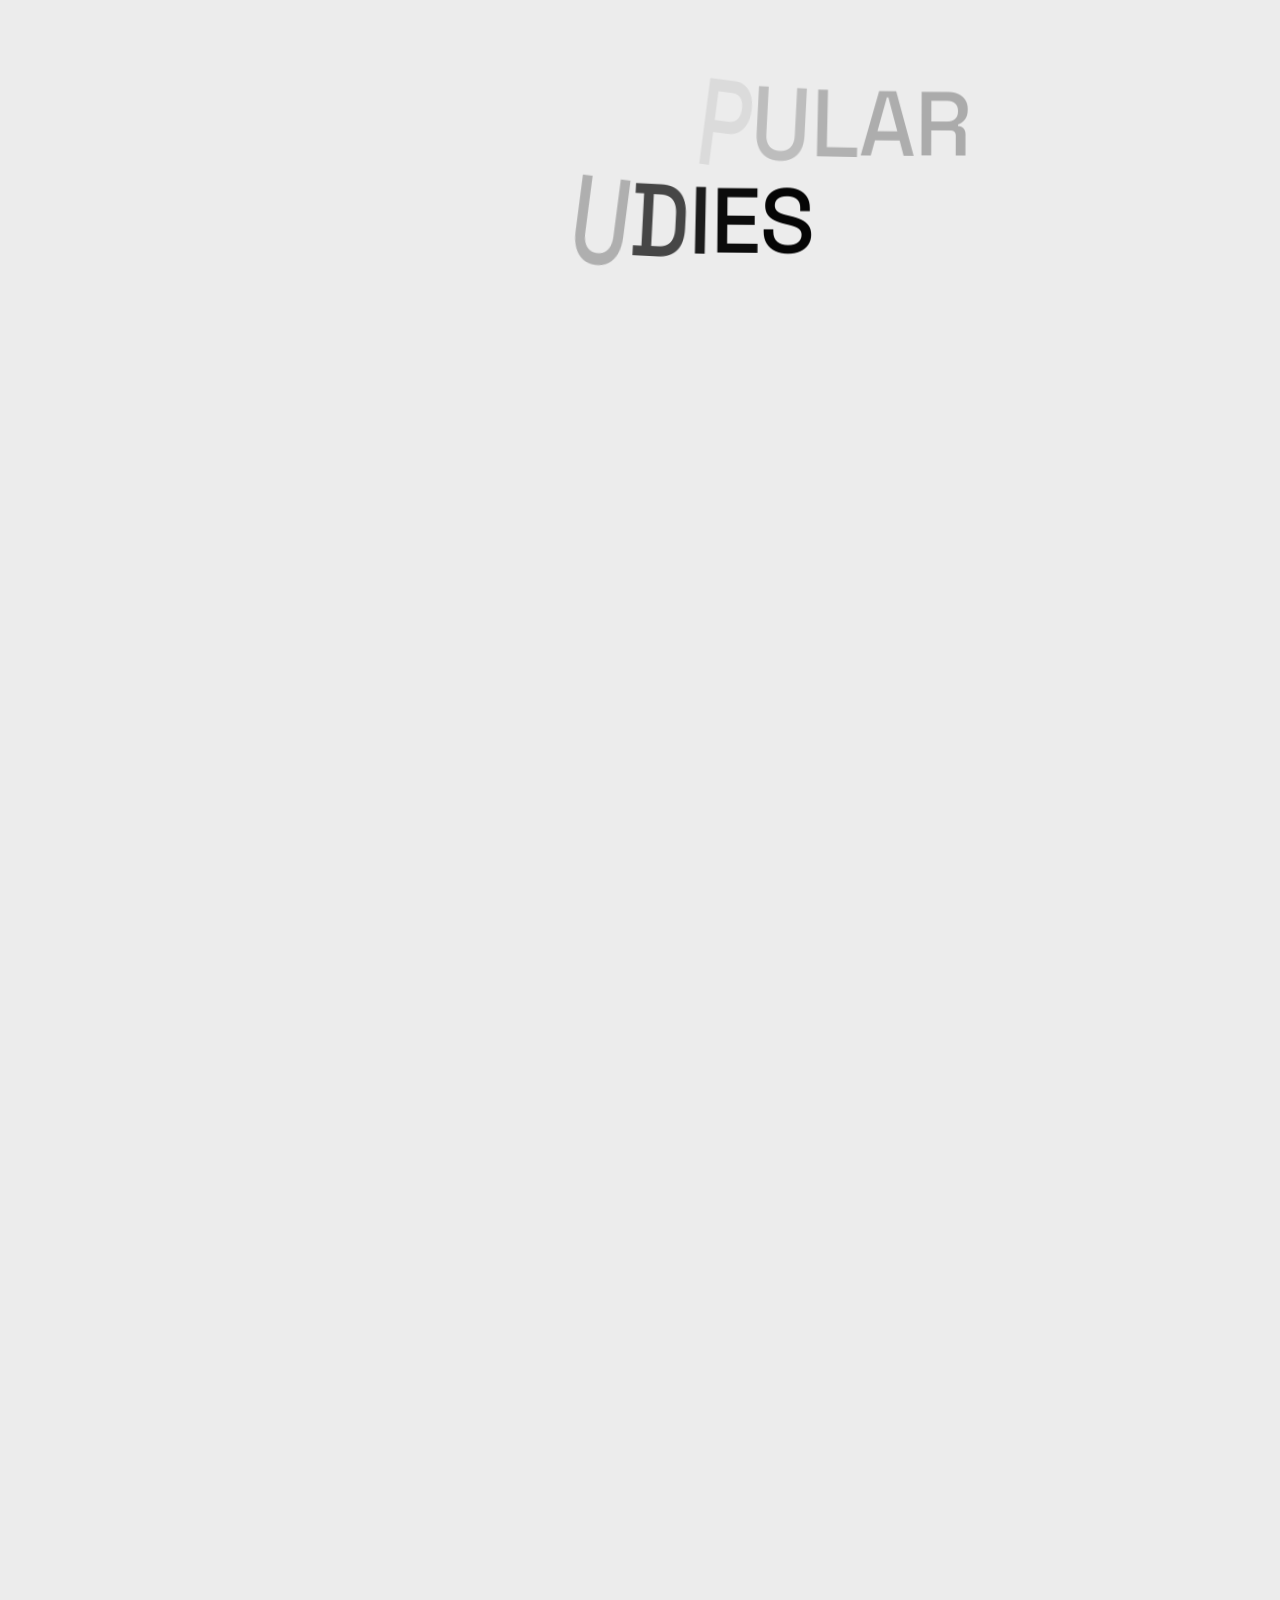
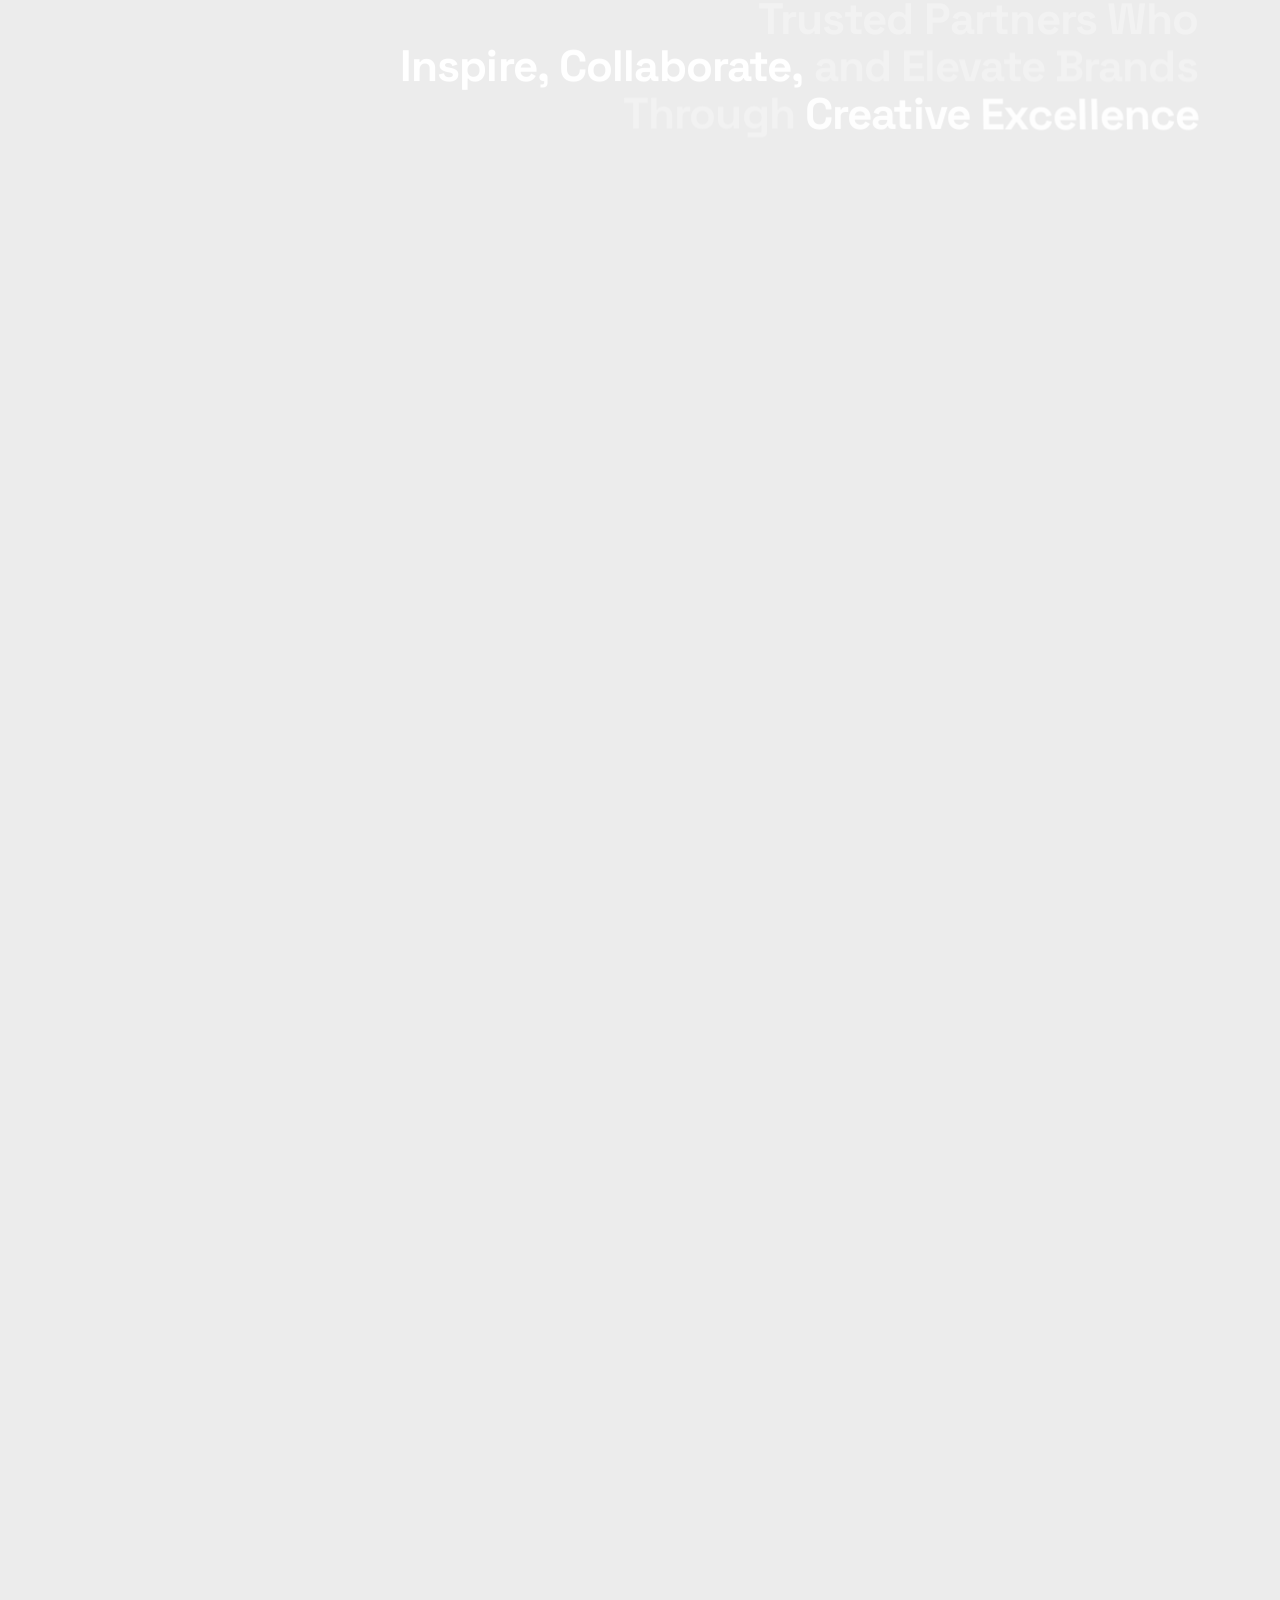
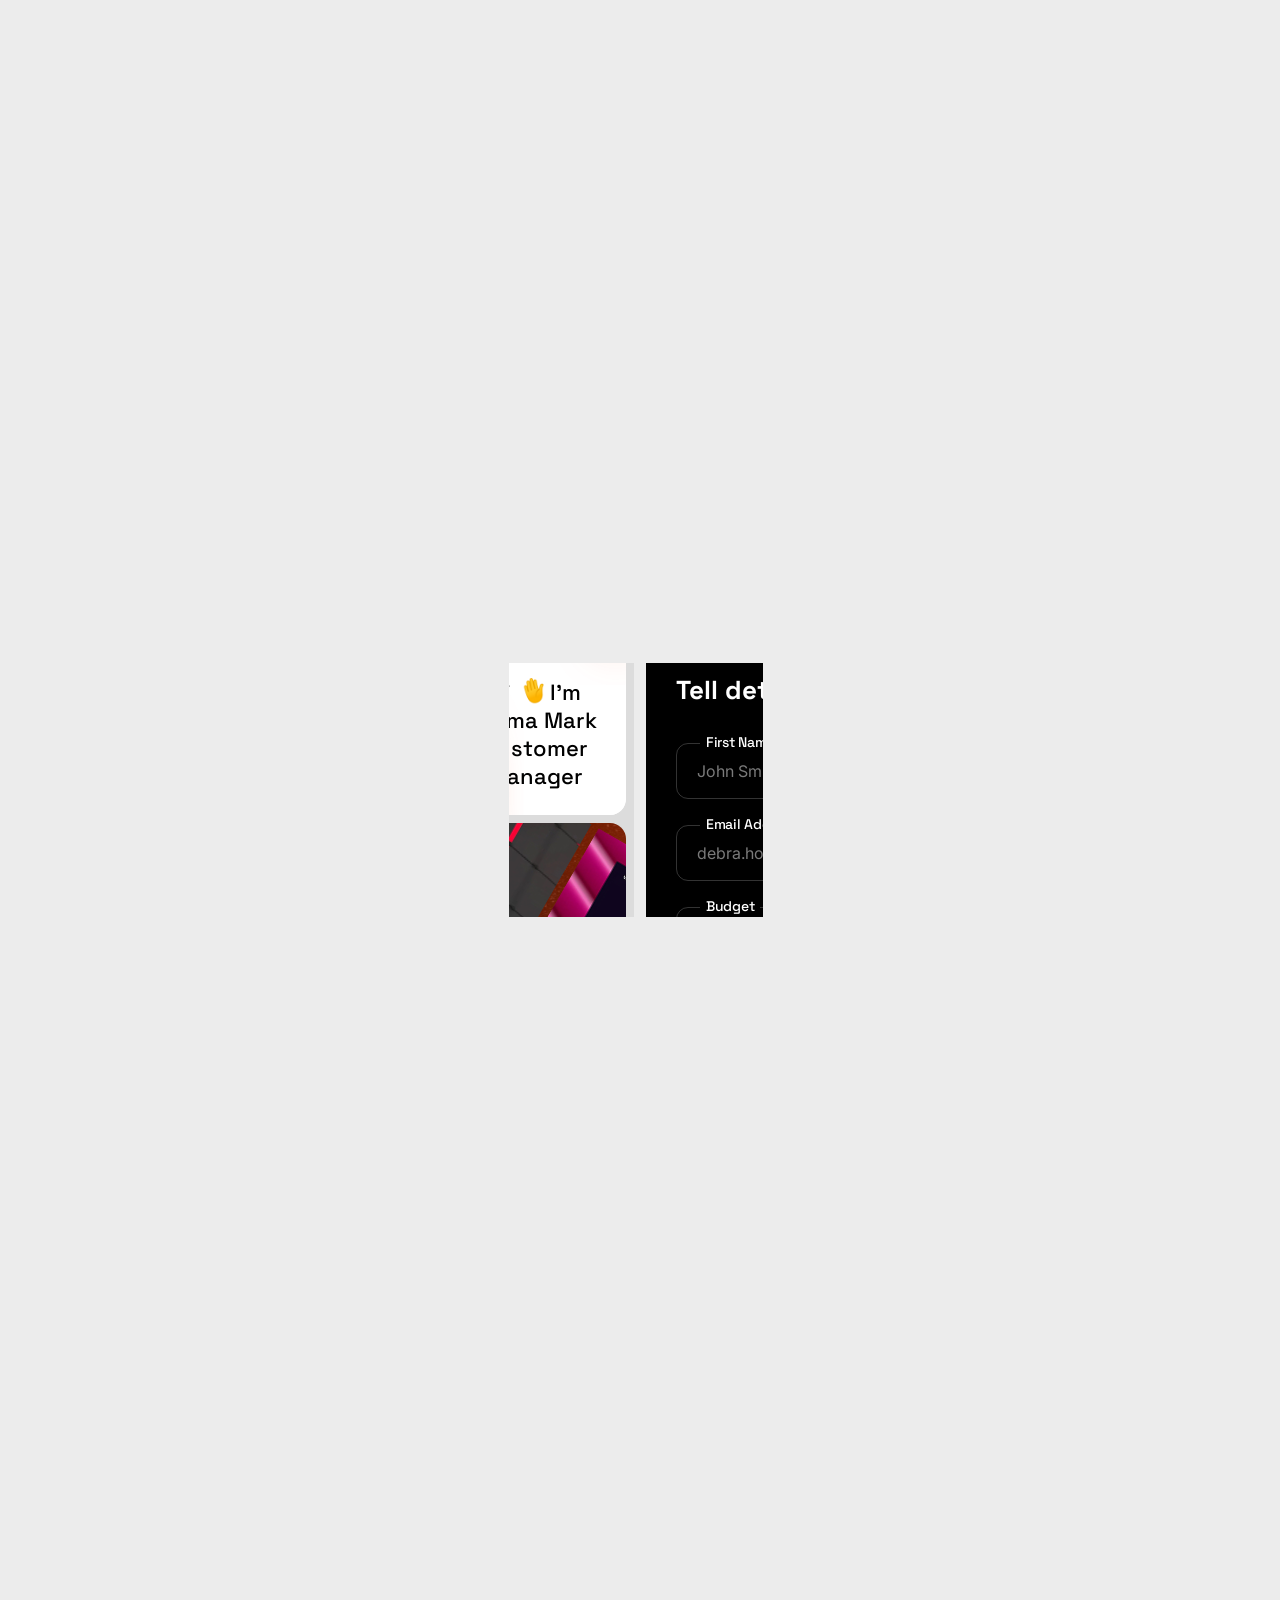
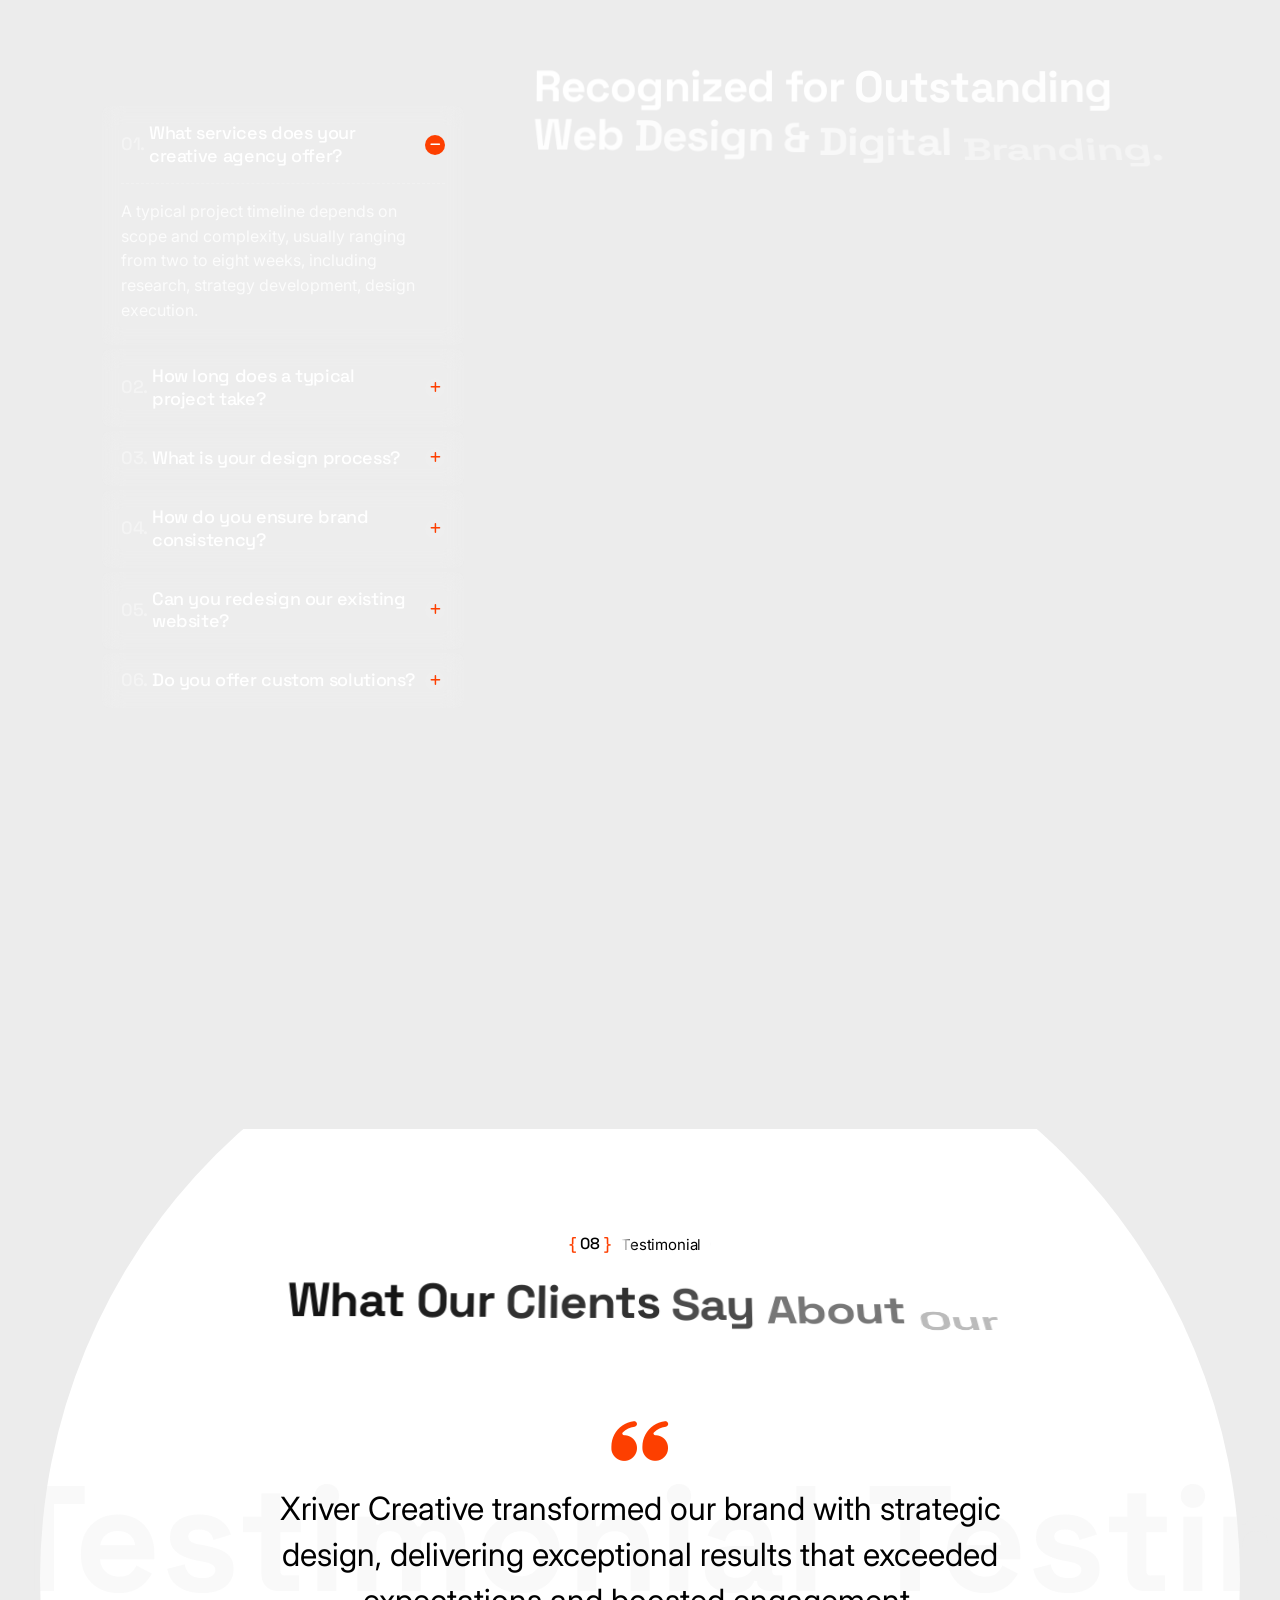
==== commit 19f020e1: "done" ====
--- a/index.html
+++ b/index.html
@@ -1901,79 +1901,80 @@
 
                             <!-- all-card -->
                             <div class="xr-projects-1-card">
-
-                                <!-- single-card -->
-                                <div class="xr-projects-1-card-single">
-                                    <div class="img-elm wa-fix wa-img-cover">
-                                        <img src="assets/img/projects/p1-img-1.jpg" alt="">
-                                    </div>
-                                    <div class="content-wrap">
-                                        <ul class="wa-ul tags-list">
-                                            <li class="xr-p-1">WEBSITE</li>
-                                            <li class="xr-p-1">CREATIVE</li>
-                                            <li class="xr-p-1">AGENCY</li>
-                                        </ul>
-                                        <h5 class="xr-h-1 title">
-                                            <a href="#">Corporate Website Revamp</a>
-                                        </h5>
-                                        <p class="xr-p-1 disc">We redesigned the corporate website with a modern, responsive layout, improved user experience, and optimized performance, resulting ...</p>
-                                    </div>
-                                </div>
-
-                                <!-- single-card -->
-                                <div class="xr-projects-1-card-single">
-                                    <div class="img-elm wa-fix wa-img-cover">
-                                        <img src="assets/img/projects/p1-img-2.jpg" alt="">
-                                    </div>
-                                    <div class="content-wrap">
-                                        <ul class="wa-ul tags-list">
-                                            <li class="xr-p-1">WEBSITE</li>
-                                            <li class="xr-p-1">CREATIVE</li>
-                                            <li class="xr-p-1">AGENCY</li>
-                                        </ul>
-                                        <h5 class="xr-h-1 title">
-                                            <a href="#">Corporate Website Revamp</a>
-                                        </h5>
-                                        <p class="xr-p-1 disc">We redesigned the corporate website with a modern, responsive layout, improved user experience, and optimized performance, resulting ...</p>
-                                    </div>
-                                </div>
-
-                                <!-- single-card -->
-                                <div class="xr-projects-1-card-single">
-                                    <div class="img-elm wa-fix wa-img-cover">
-                                        <img src="assets/img/projects/p1-img-3.jpg" alt="">
-                                    </div>
-                                    <div class="content-wrap">
-                                        <ul class="wa-ul tags-list">
-                                            <li class="xr-p-1">WEBSITE</li>
-                                            <li class="xr-p-1">CREATIVE</li>
-                                            <li class="xr-p-1">AGENCY</li>
-                                        </ul>
-                                        <h5 class="xr-h-1 title">
-                                            <a href="#">Corporate Website Revamp</a>
-                                        </h5>
-                                        <p class="xr-p-1 disc">We redesigned the corporate website with a modern, responsive layout, improved user experience, and optimized performance, resulting ...</p>
-                                    </div>
-                                </div>
-
-                                <!-- single-card -->
-                                <div class="xr-projects-1-card-single">
-                                    <div class="img-elm wa-fix wa-img-cover">
-                                        <img src="assets/img/projects/p1-img-4.jpg" alt="">
-                                    </div>
-                                    <div class="content-wrap">
-                                        <ul class="wa-ul tags-list">
-                                            <li class="xr-p-1">WEBSITE</li>
-                                            <li class="xr-p-1">CREATIVE</li>
-                                            <li class="xr-p-1">AGENCY</li>
-                                        </ul>
-                                        <h5 class="xr-h-1 title">
-                                            <a href="#">Corporate Website Revamp</a>
-                                        </h5>
-                                        <p class="xr-p-1 disc">We redesigned the corporate website with a modern, responsive layout, improved user experience, and optimized performance, resulting ...</p>
-                                    </div>
-                                </div>
-
+                                <div class="xr-projects-1-card-wrap">
+
+                                    <!-- single-card -->
+                                    <div class="xr-projects-1-card-single">
+                                        <div class="img-elm wa-fix wa-img-cover">
+                                            <img src="assets/img/projects/p1-img-1.jpg" alt="">
+                                        </div>
+                                        <div class="content-wrap">
+                                            <ul class="wa-ul tags-list">
+                                                <li class="xr-p-1">WEBSITE</li>
+                                                <li class="xr-p-1">CREATIVE</li>
+                                                <li class="xr-p-1">AGENCY</li>
+                                            </ul>
+                                            <h5 class="xr-h-1 title">
+                                                <a href="#">Corporate Website Revamp</a>
+                                            </h5>
+                                            <p class="xr-p-1 disc">We redesigned the corporate website with a modern, responsive layout, improved user experience, and optimized performance, resulting ...</p>
+                                        </div>
+                                    </div>
+
+                                    <!-- single-card -->
+                                    <div class="xr-projects-1-card-single">
+                                        <div class="img-elm wa-fix wa-img-cover">
+                                            <img src="assets/img/projects/p1-img-2.jpg" alt="">
+                                        </div>
+                                        <div class="content-wrap">
+                                            <ul class="wa-ul tags-list">
+                                                <li class="xr-p-1">WEBSITE</li>
+                                                <li class="xr-p-1">CREATIVE</li>
+                                                <li class="xr-p-1">AGENCY</li>
+                                            </ul>
+                                            <h5 class="xr-h-1 title">
+                                                <a href="#">Digital Agency Website</a>
+                                            </h5>
+                                            <p class="xr-p-1 disc">We redesigned the corporate website with a modern, responsive layout, improved user experience, and optimized performance, resulting ...</p>
+                                        </div>
+                                    </div>
+
+                                    <!-- single-card -->
+                                    <div class="xr-projects-1-card-single">
+                                        <div class="img-elm wa-fix wa-img-cover">
+                                            <img src="assets/img/projects/p1-img-3.jpg" alt="">
+                                        </div>
+                                        <div class="content-wrap">
+                                            <ul class="wa-ul tags-list">
+                                                <li class="xr-p-1">WEBSITE</li>
+                                                <li class="xr-p-1">CREATIVE</li>
+                                                <li class="xr-p-1">AGENCY</li>
+                                            </ul>
+                                            <h5 class="xr-h-1 title">
+                                                <a href="#">Creative Agency Website</a>
+                                            </h5>
+                                            <p class="xr-p-1 disc">We redesigned the corporate website with a modern, responsive layout, improved user experience, and optimized performance, resulting ...</p>
+                                        </div>
+                                    </div>
+
+                                    <!-- single-card -->
+                                    <div class="xr-projects-1-card-single">
+                                        <div class="img-elm wa-fix wa-img-cover">
+                                            <img src="assets/img/projects/p1-img-4.jpg" alt="">
+                                        </div>
+                                        <div class="content-wrap">
+                                            <ul class="wa-ul tags-list">
+                                                <li class="xr-p-1">WEBSITE</li>
+                                                <li class="xr-p-1">CREATIVE</li>
+                                                <li class="xr-p-1">AGENCY</li>
+                                            </ul>
+                                            <h5 class="xr-h-1 title">
+                                                <a href="#">SEO Marketing Website</a>
+                                            </h5>
+                                            <p class="xr-p-1 disc">We redesigned the corporate website with a modern, responsive layout, improved user experience, and optimized performance, resulting ...</p>
+                                        </div>
+                                    </div>
+                                </div>
 
                             </div>
                         </div>
--- a/assets/css/main.css
+++ b/assets/css/main.css
@@ -5963,6 +5963,7 @@
   z-index: 1;
   display: flex;
   gap: 6px;
+  z-index: 2;
 }
 @media only screen and (min-width: 1400px) and (max-width: 1599px), only screen and (min-width: 1200px) and (max-width: 1399px), only screen and (min-width: 992px) and (max-width: 1199px), only screen and (min-width: 768px) and (max-width: 991px), (max-width: 767px) {
   .xr-projects-1-number {
@@ -5993,6 +5994,8 @@
   display: flex;
   align-items: center;
   justify-content: center;
+  position: relative;
+  z-index: 1;
 }
 @media only screen and (min-width: 1400px) and (max-width: 1599px), only screen and (min-width: 1200px) and (max-width: 1399px), only screen and (min-width: 992px) and (max-width: 1199px), only screen and (min-width: 768px) and (max-width: 991px), (max-width: 767px) {
   .xr-projects-1-big-img {
@@ -6000,23 +6003,40 @@
   }
 }
 .xr-projects-1-big-img-single {
-  position: absolute;
-  opacity: 0;
-  transition: 1.5s;
+  top: 0;
+  left: 0;
+  position: absolute;
   height: 100%;
   width: 100%;
+  transform-origin: bottom;
 }
 .xr-projects-1-big-img-single:is(.active) {
   opacity: 1;
 }
+.xr-projects-1-big-img-single:nth-child(1) {
+  z-index: 1;
+}
+.xr-projects-1-big-img-single:nth-child(2) {
+  z-index: -2;
+}
+.xr-projects-1-big-img-single:nth-child(3) {
+  z-index: -3;
+}
+.xr-projects-1-big-img-single:nth-child(4) {
+  z-index: -4;
+}
 .xr-projects-1-card {
   position: absolute;
-  bottom: 80px;
+  top: 50%;
   left: 50%;
-  transform: translateX(-50%);
+  transform: translate(-50%, -50%);
   width: 100%;
   max-width: 520px;
   height: 436px;
+  overflow: hidden;
+  background-color: #fff;
+  border-radius: 20px;
+  z-index: 2;
 }
 @media only screen and (min-width: 1400px) and (max-width: 1599px), only screen and (min-width: 1200px) and (max-width: 1399px), only screen and (min-width: 992px) and (max-width: 1199px), only screen and (min-width: 768px) and (max-width: 991px), (max-width: 767px) {
   .xr-projects-1-card {
@@ -6029,15 +6049,28 @@
     flex-wrap: wrap;
     justify-content: center;
     padding: 0 20px;
+    background: transparent;
+  }
+}
+.xr-projects-1-card-wrap {
+  display: flex;
+  flex-direction: column;
+  gap: 10px;
+}
+@media only screen and (min-width: 1400px) and (max-width: 1599px), only screen and (min-width: 1200px) and (max-width: 1399px), only screen and (min-width: 992px) and (max-width: 1199px), only screen and (min-width: 768px) and (max-width: 991px), (max-width: 767px) {
+  .xr-projects-1-card-wrap {
+    display: flex;
+    gap: 30px;
+    flex-wrap: wrap;
+    justify-content: center;
+    flex-direction: row;
   }
 }
 .xr-projects-1-card-single {
   background-color: #fff;
   border-radius: 20px;
   padding: 5px;
-  position: absolute;
-  opacity: 0;
-  transform: translateY(100px);
+  height: 436px;
 }
 @media only screen and (min-width: 1400px) and (max-width: 1599px), only screen and (min-width: 1200px) and (max-width: 1399px), only screen and (min-width: 992px) and (max-width: 1199px), only screen and (min-width: 768px) and (max-width: 991px), (max-width: 767px) {
   .xr-projects-1-card-single {
@@ -6045,6 +6078,7 @@
     opacity: 1;
     transform: unset;
     max-width: 350px;
+    height: auto;
   }
 }
 .xr-projects-1-card-single .img-elm {
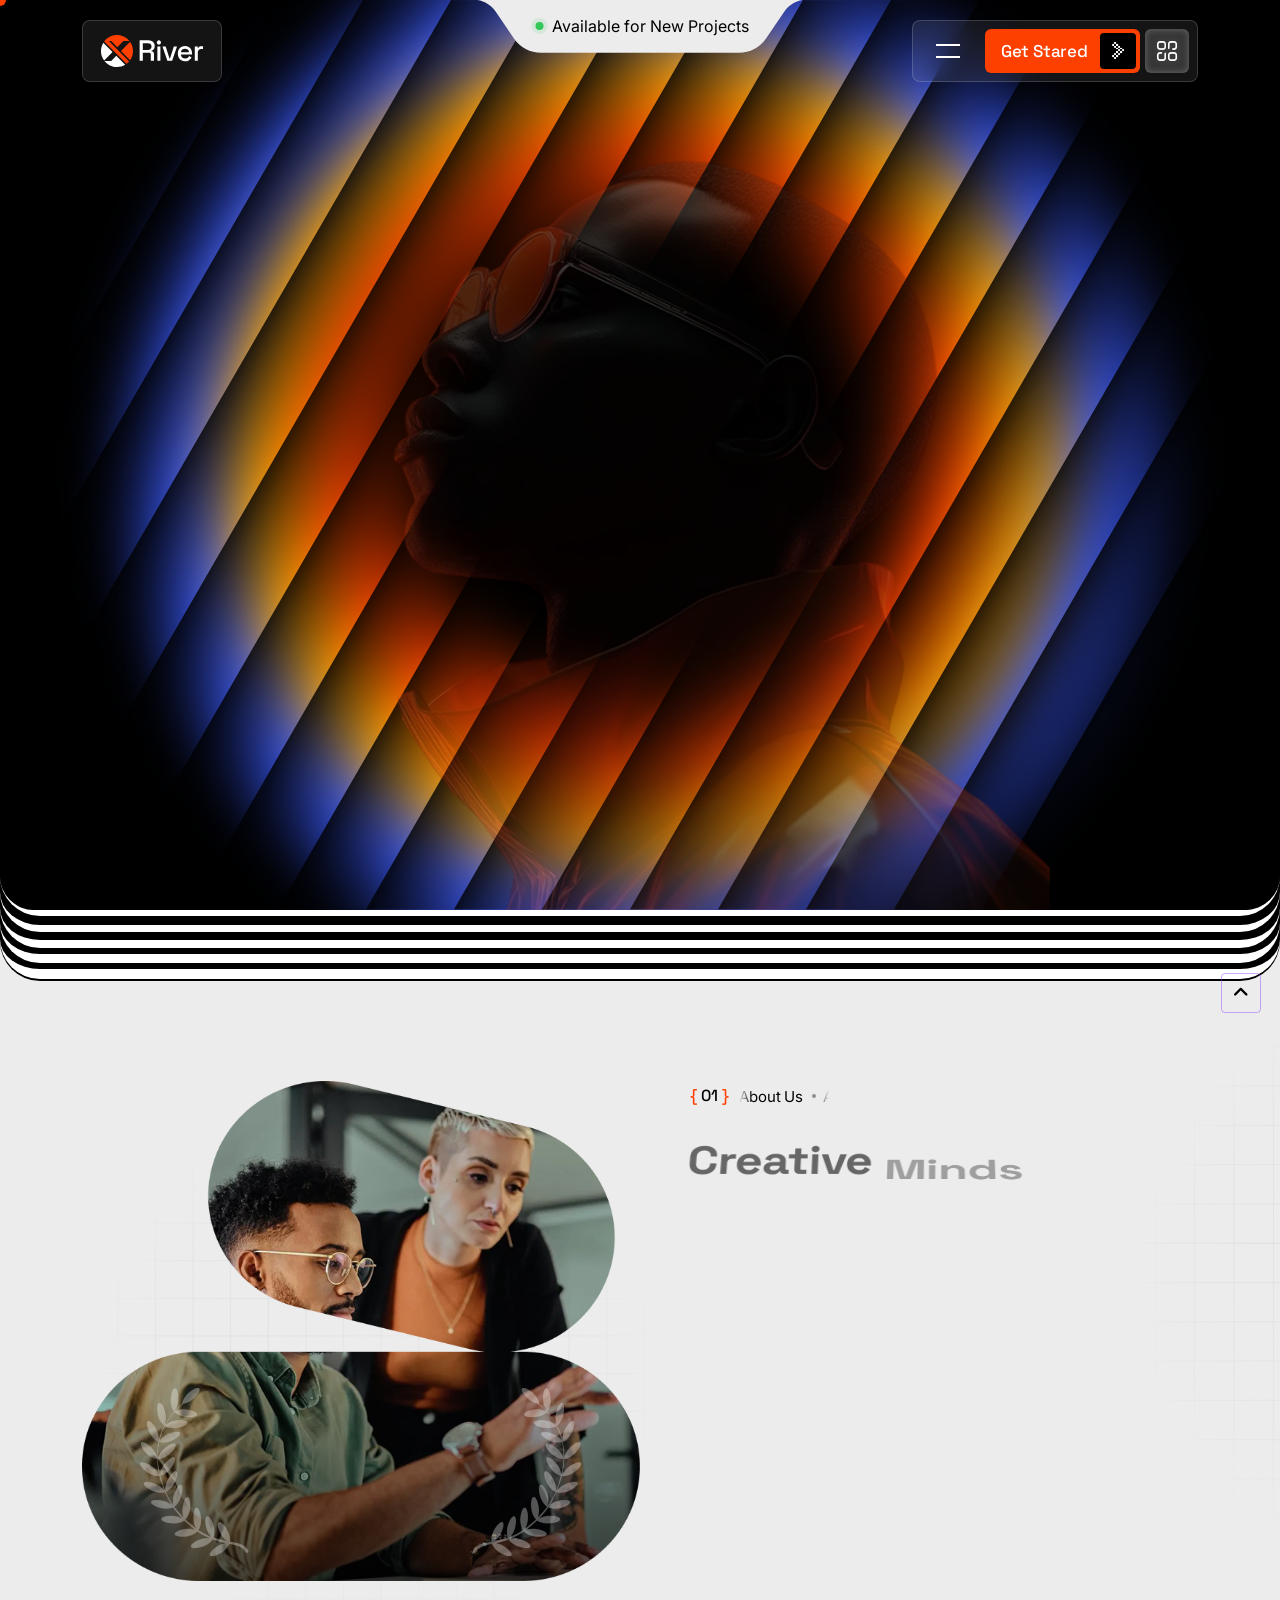
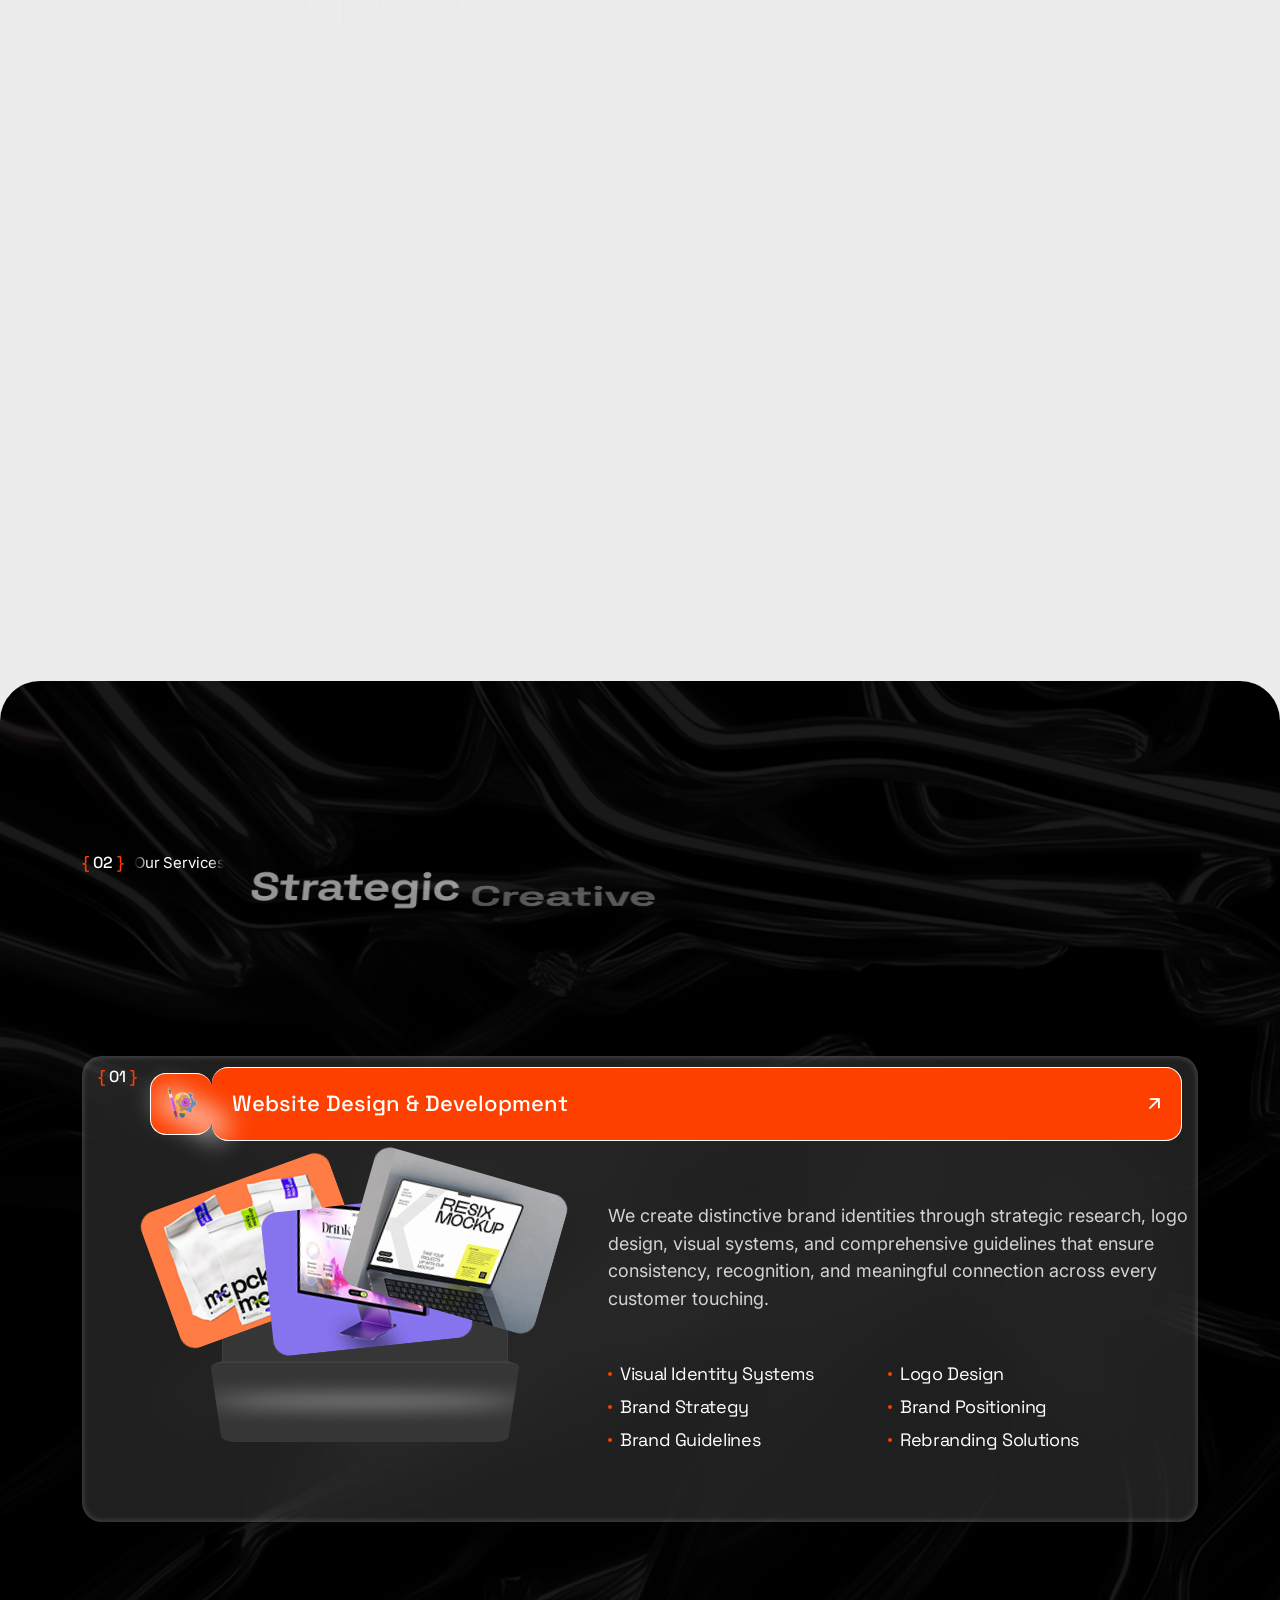
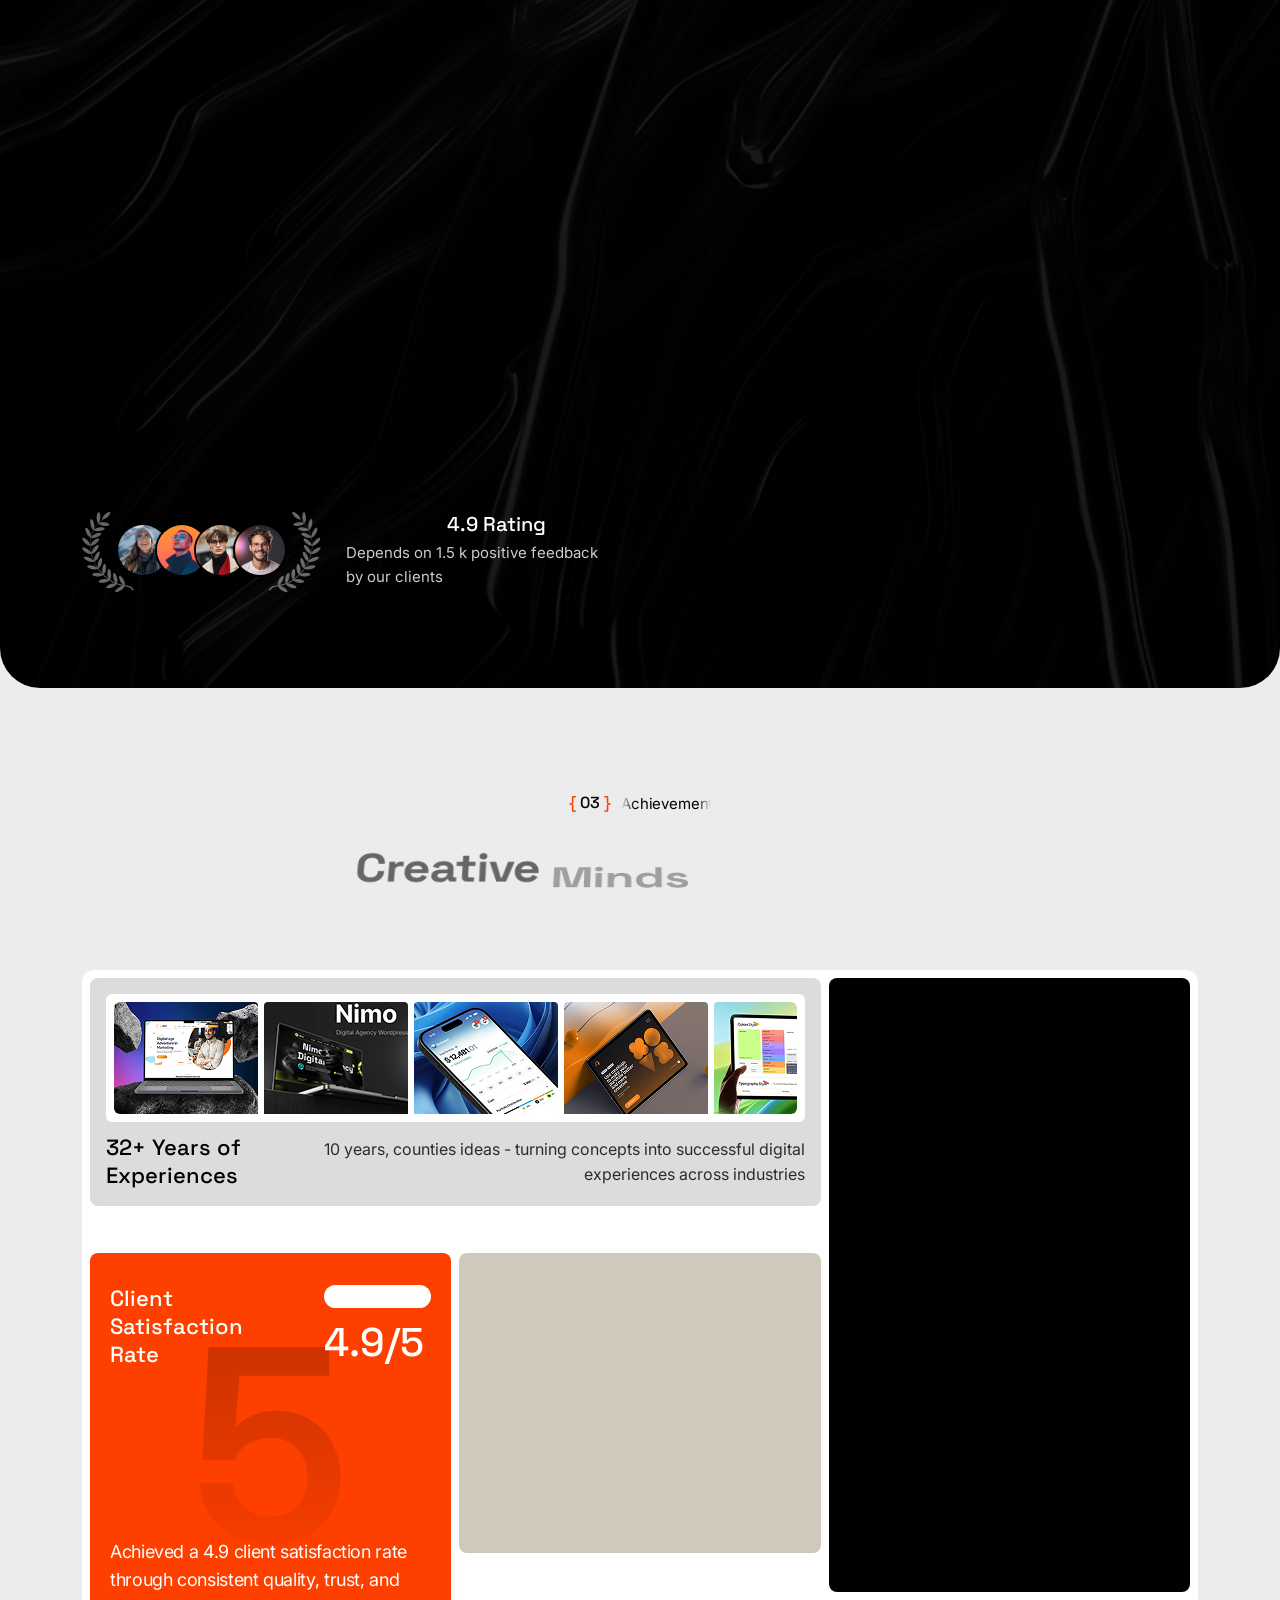
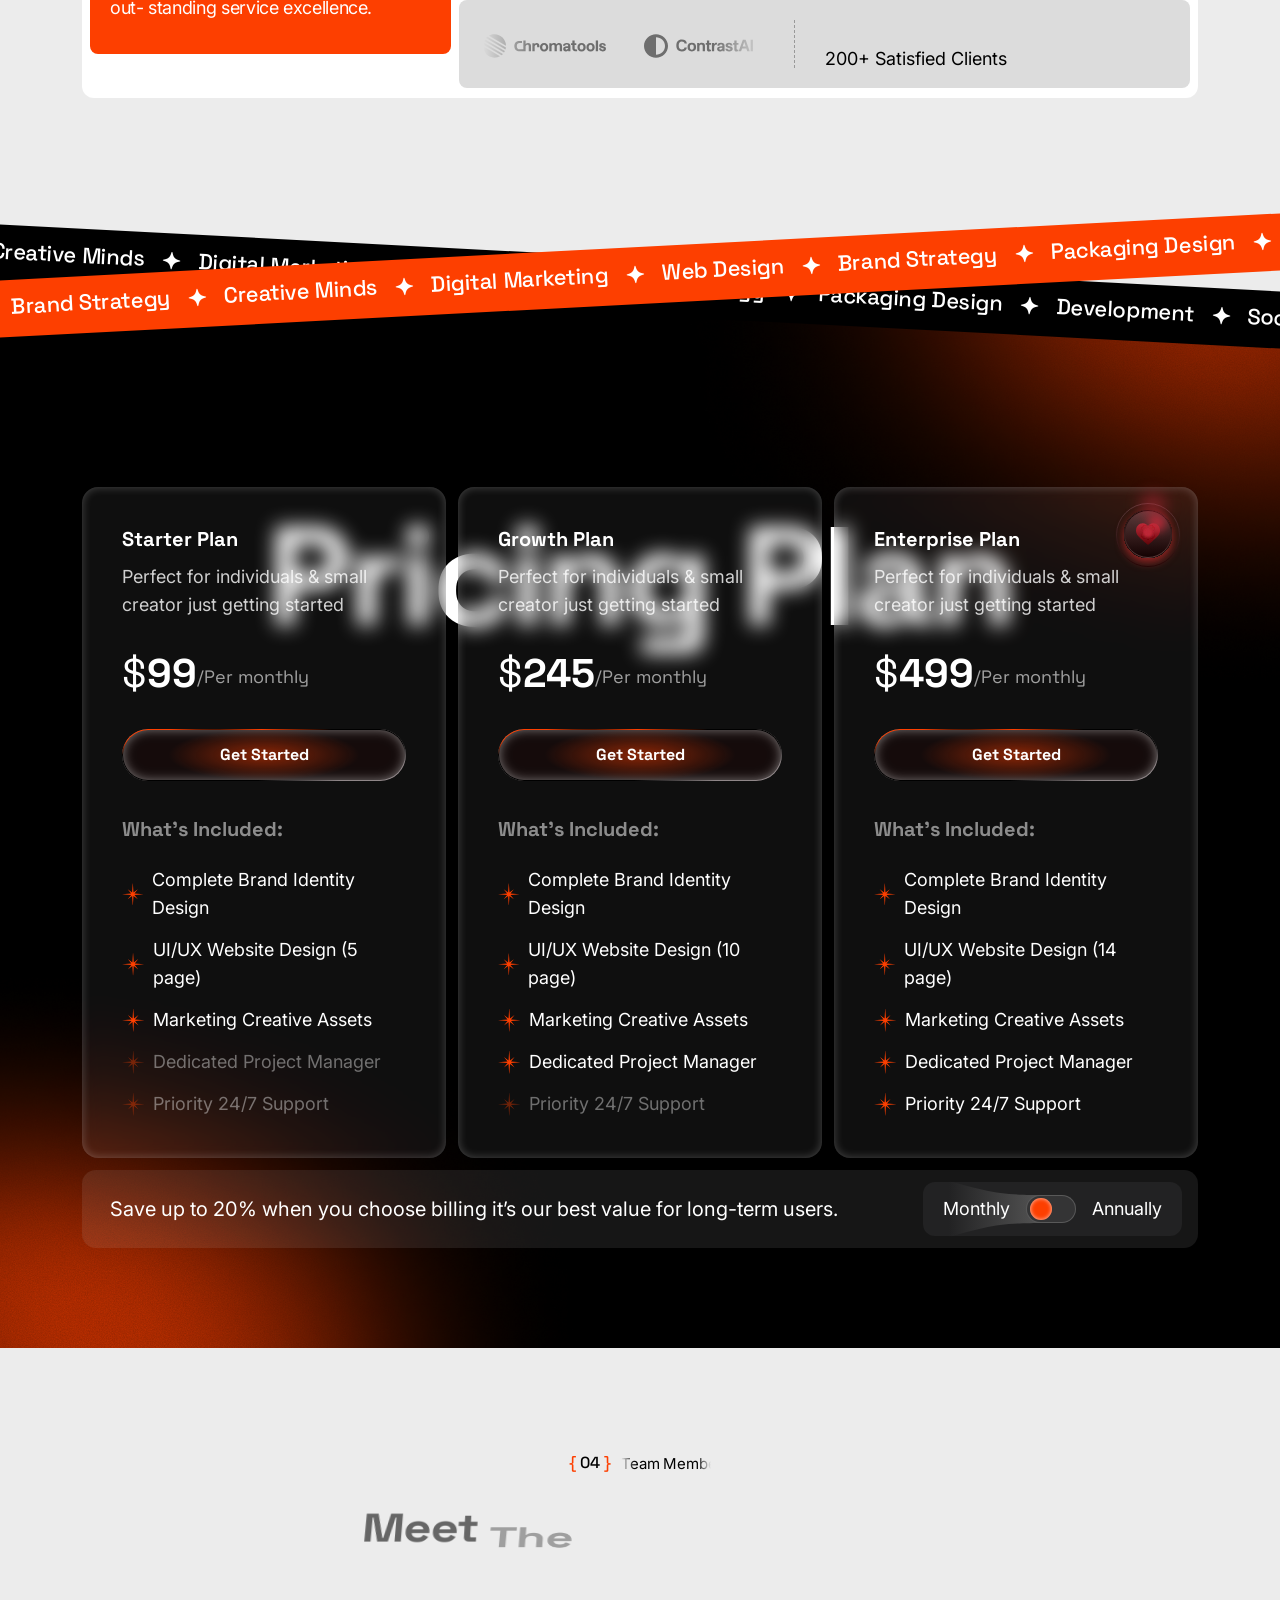
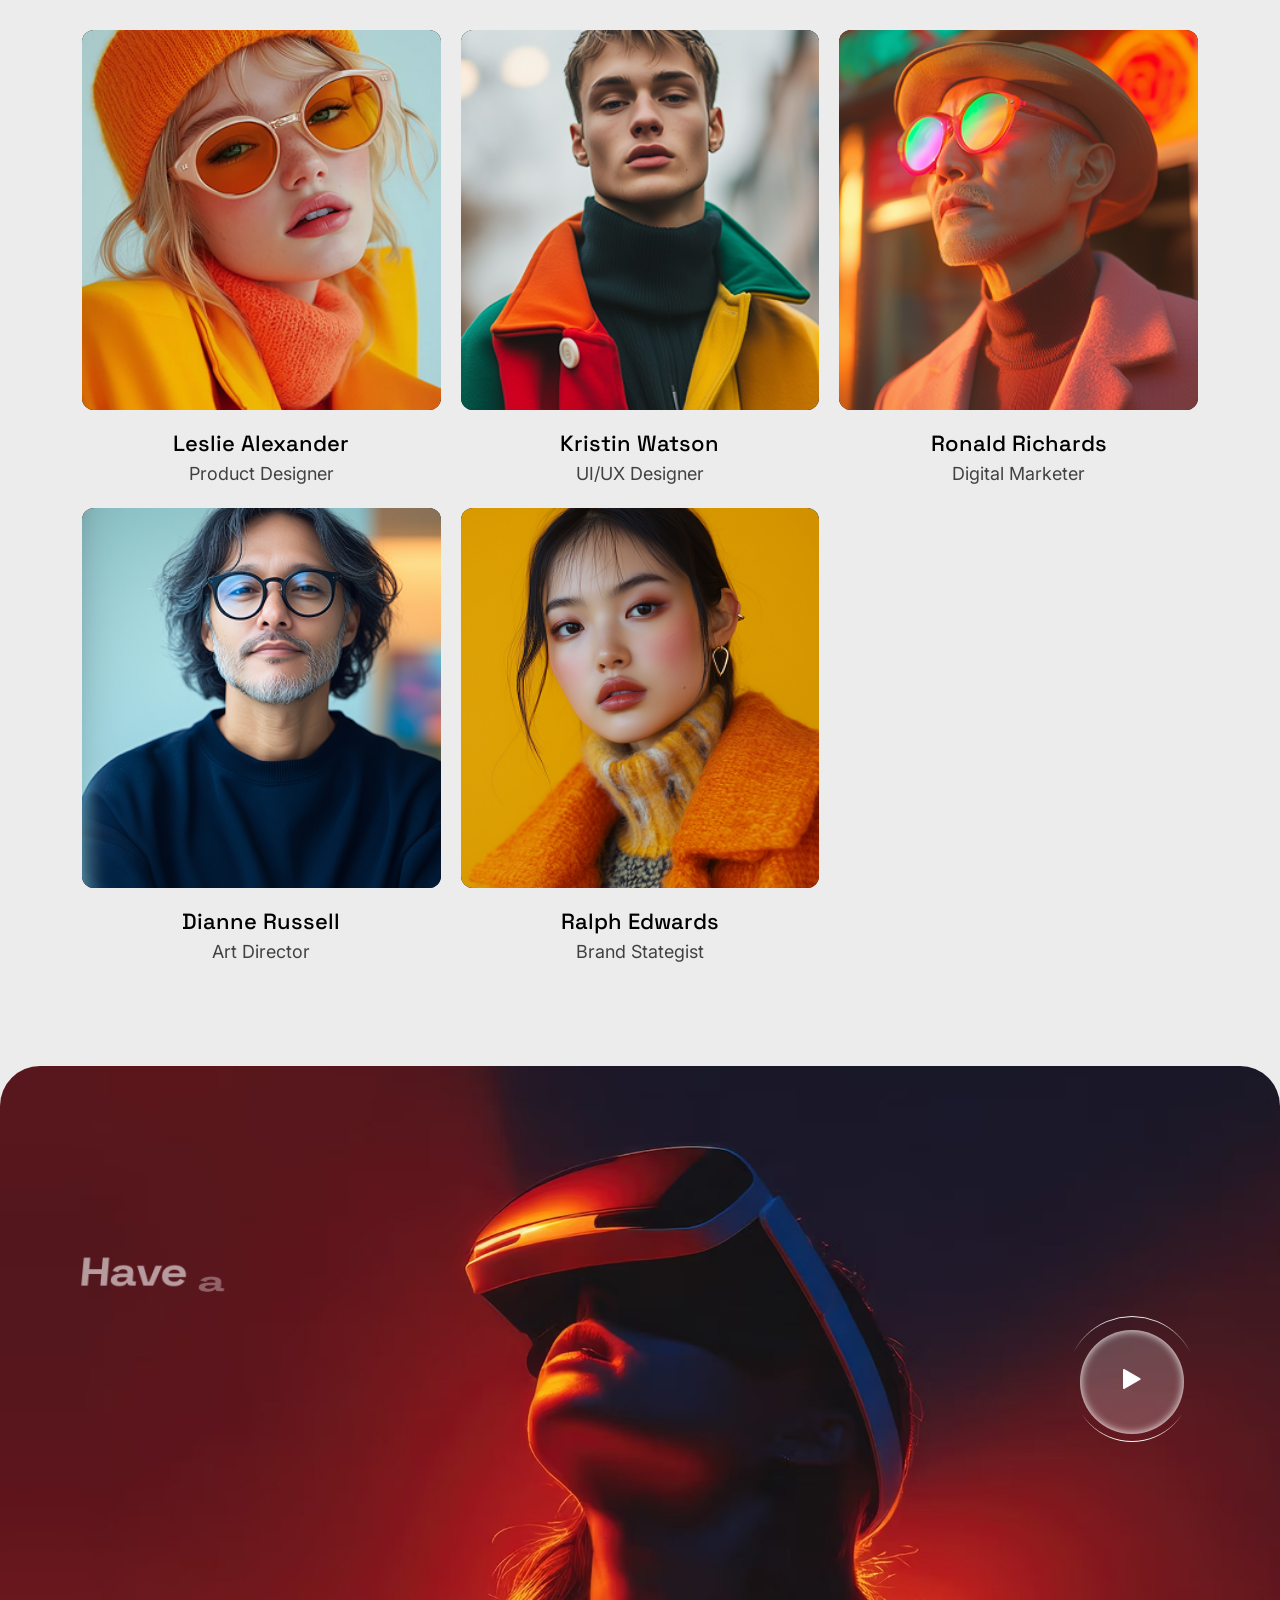
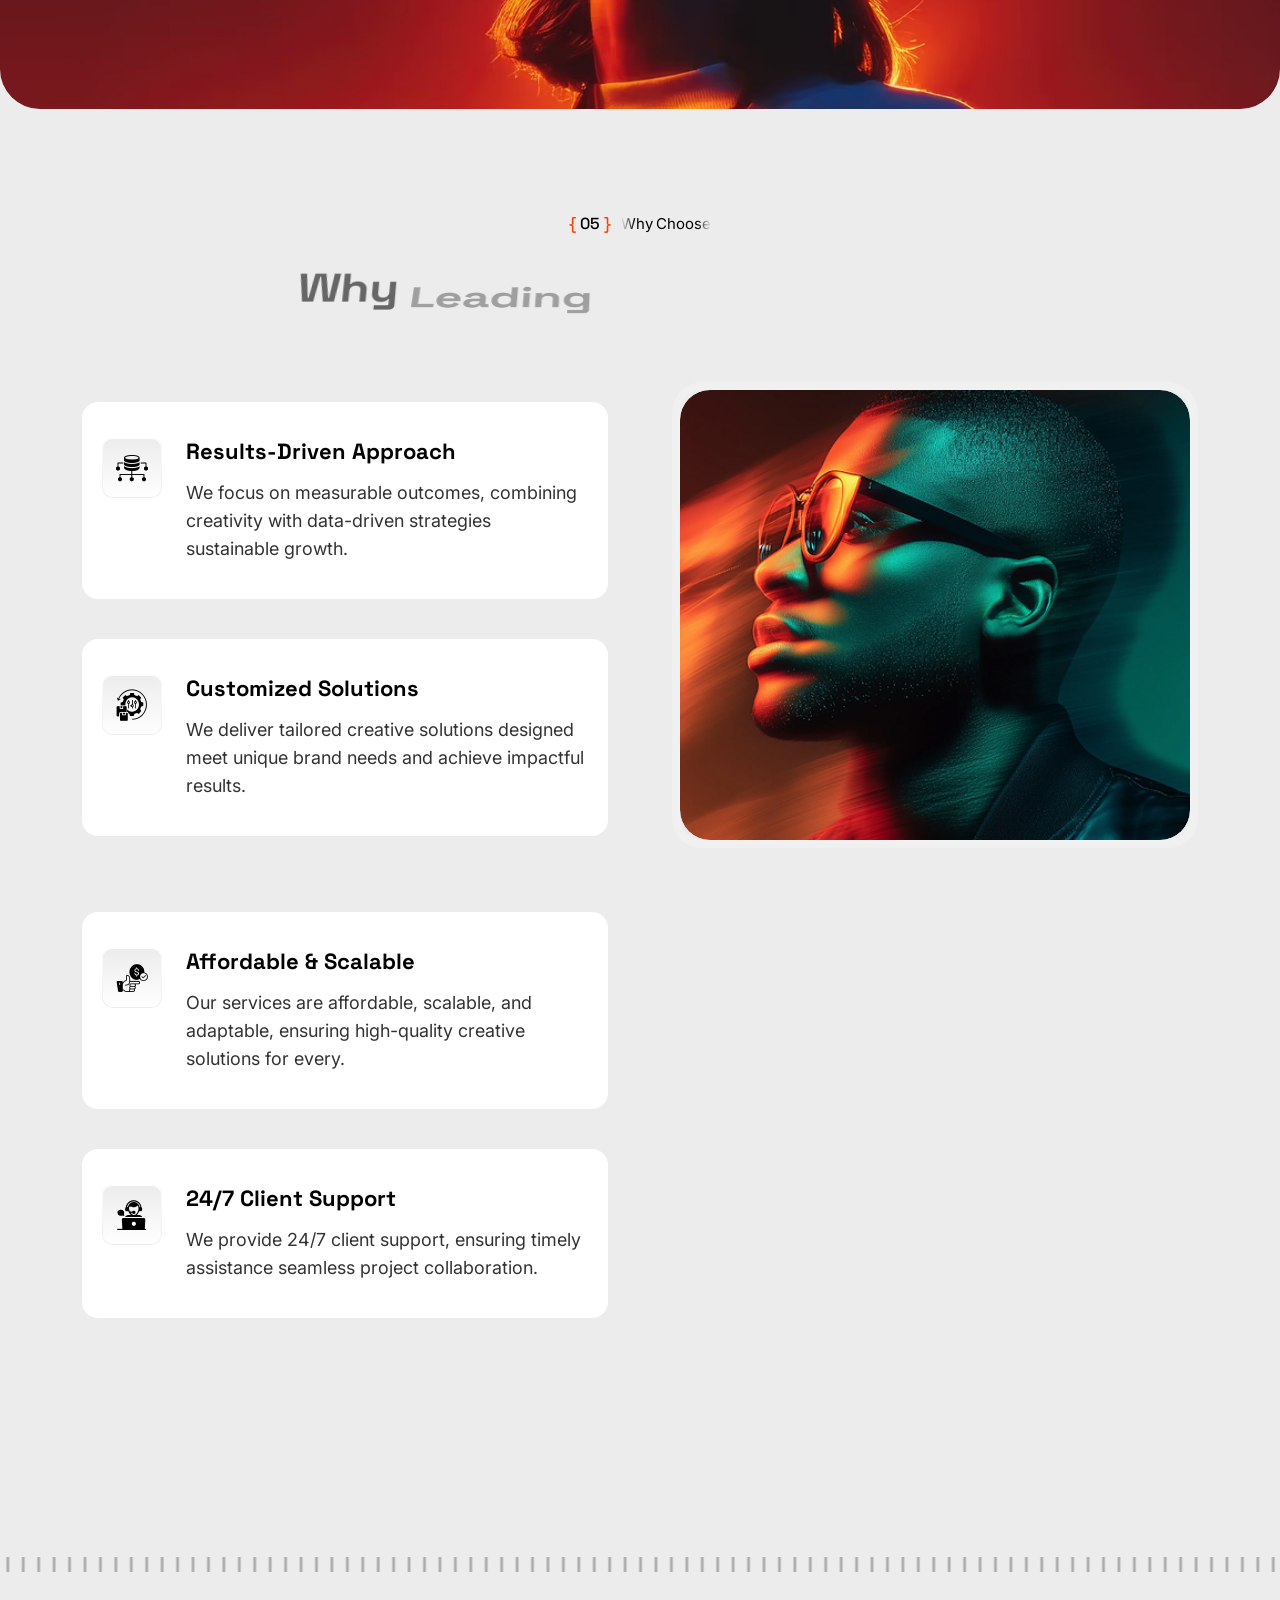
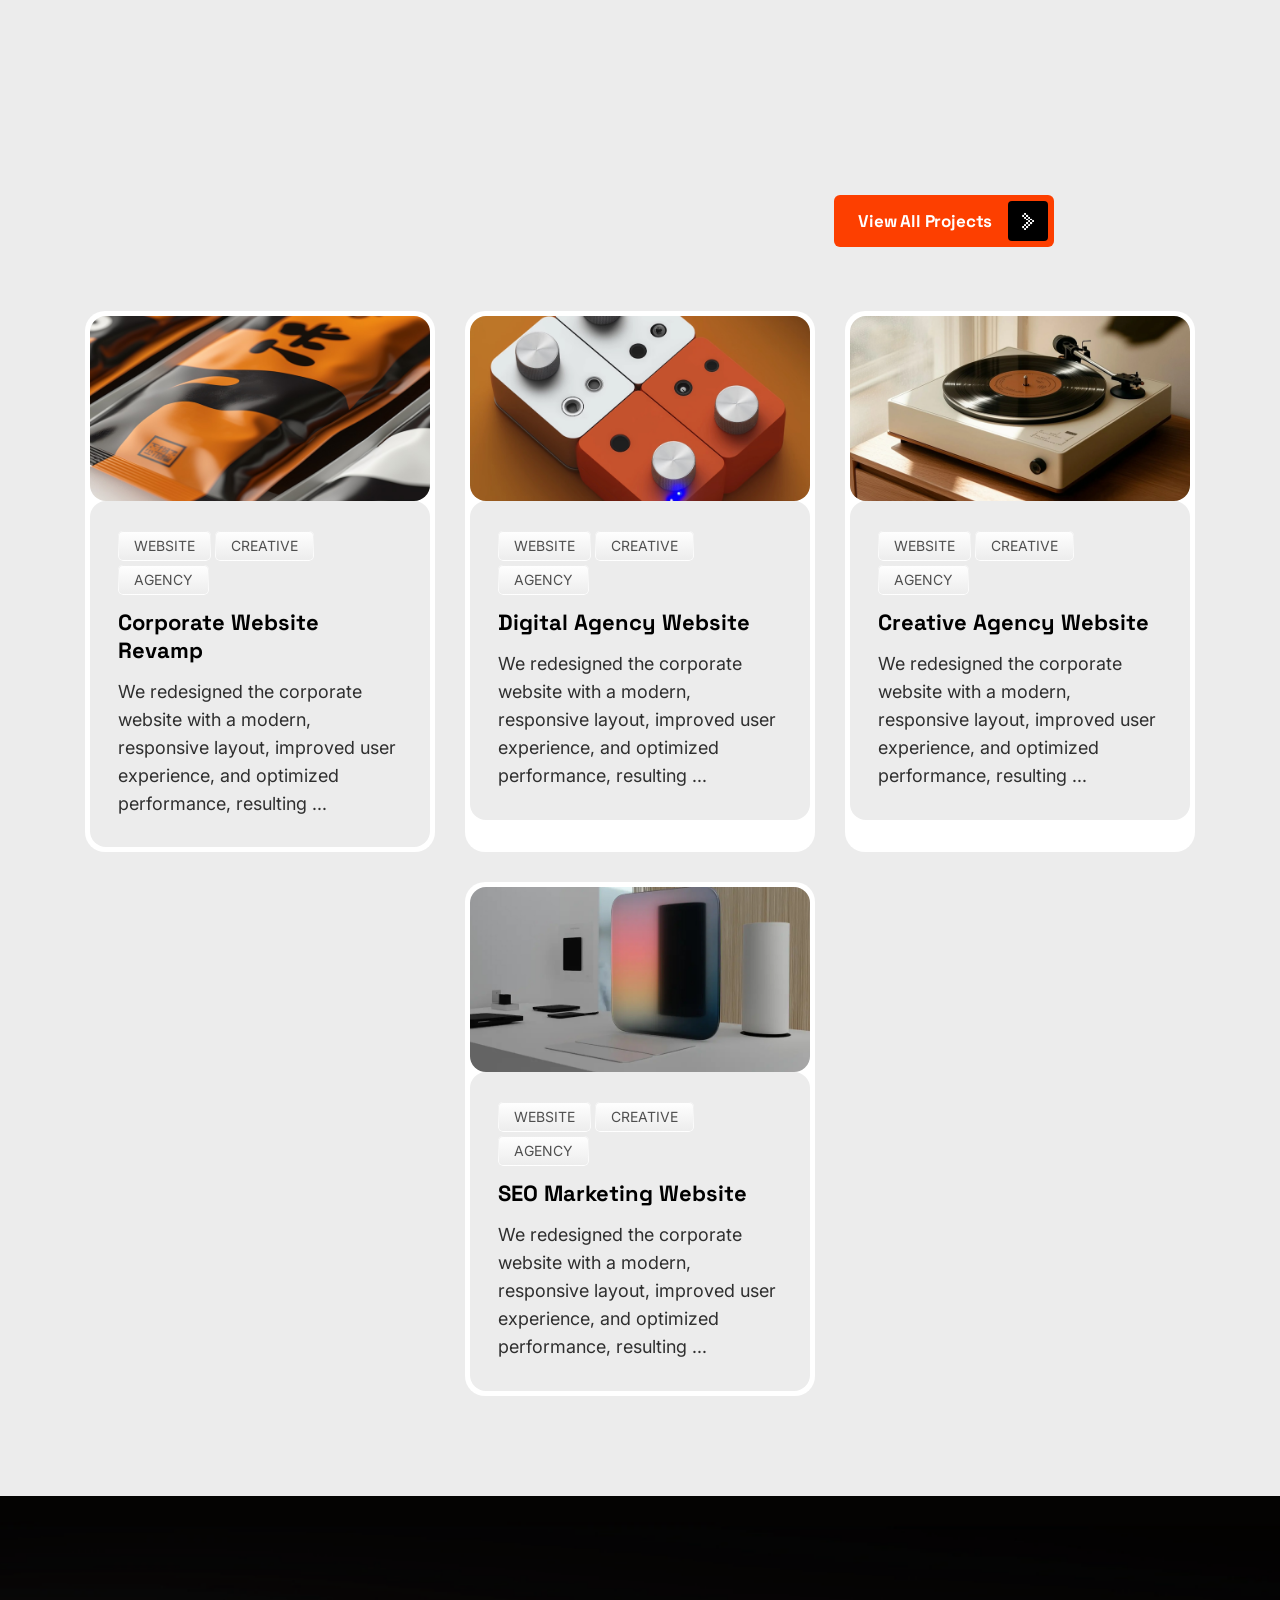
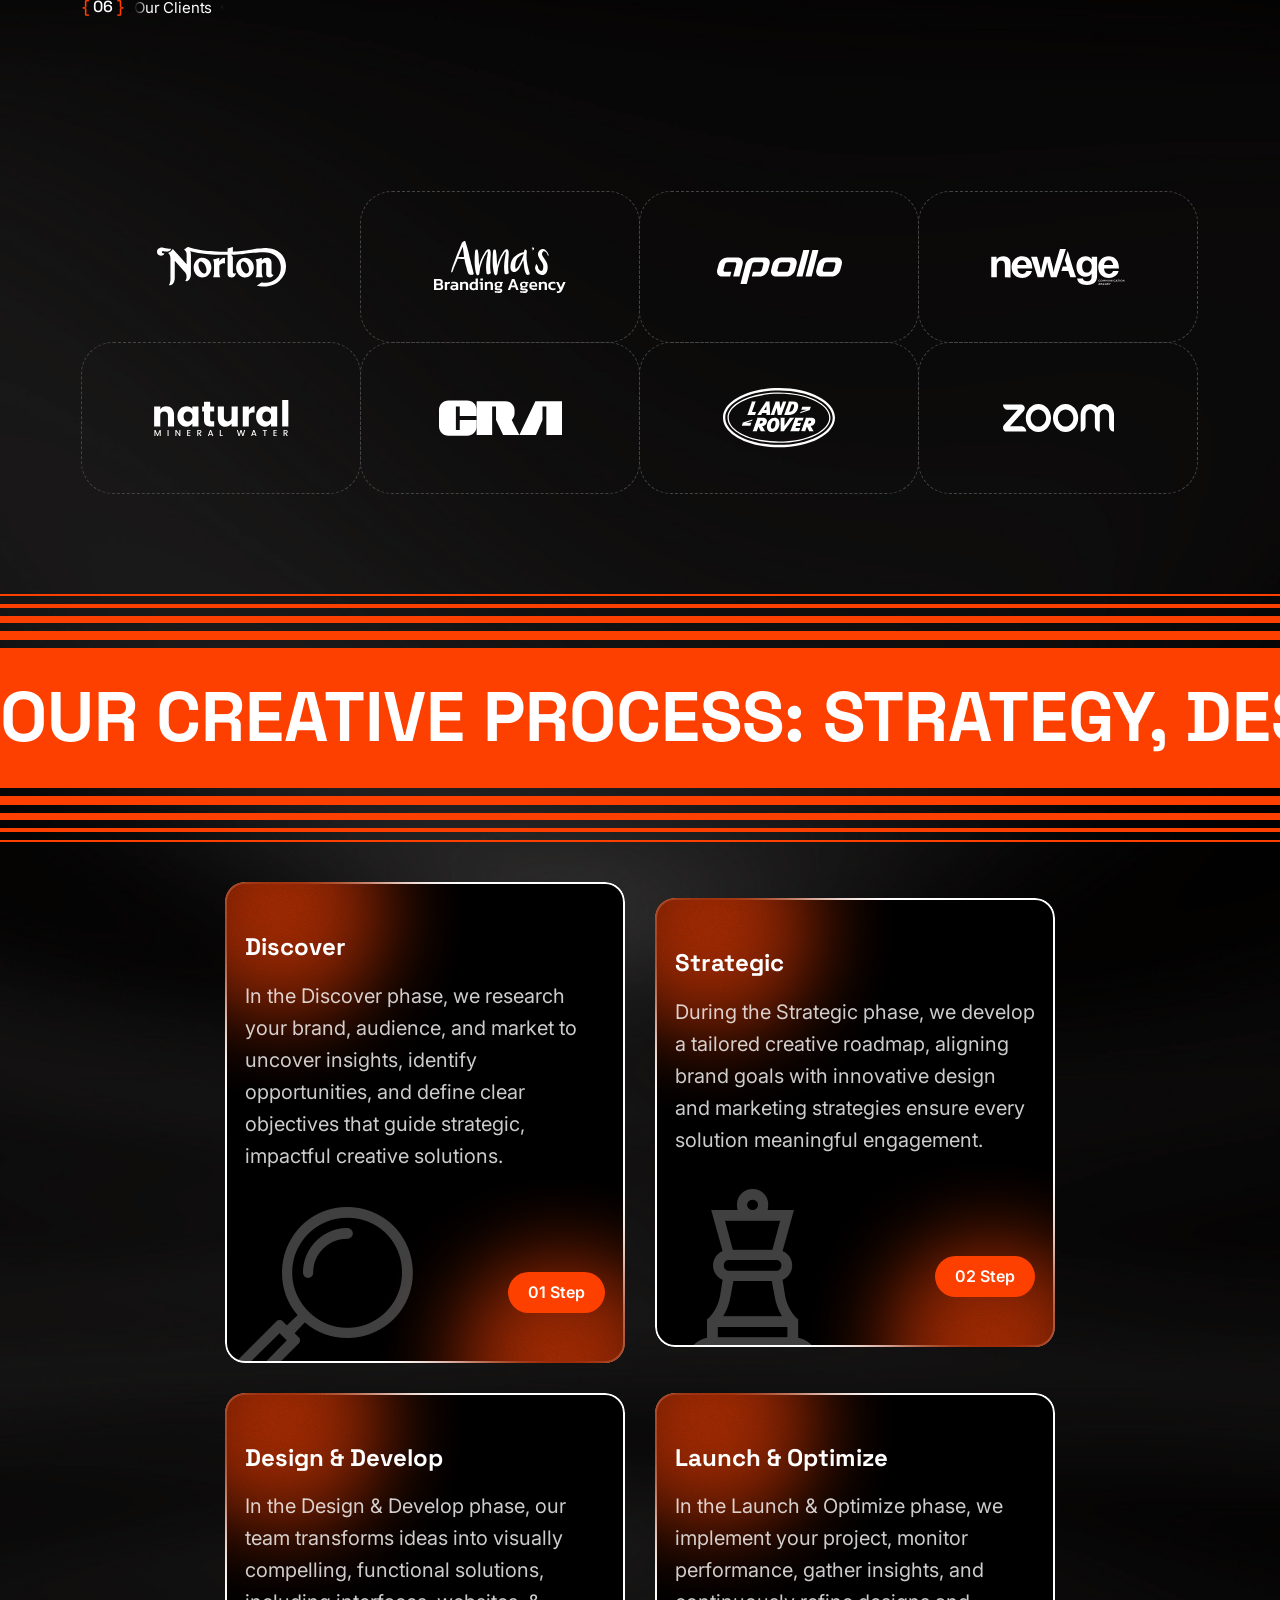
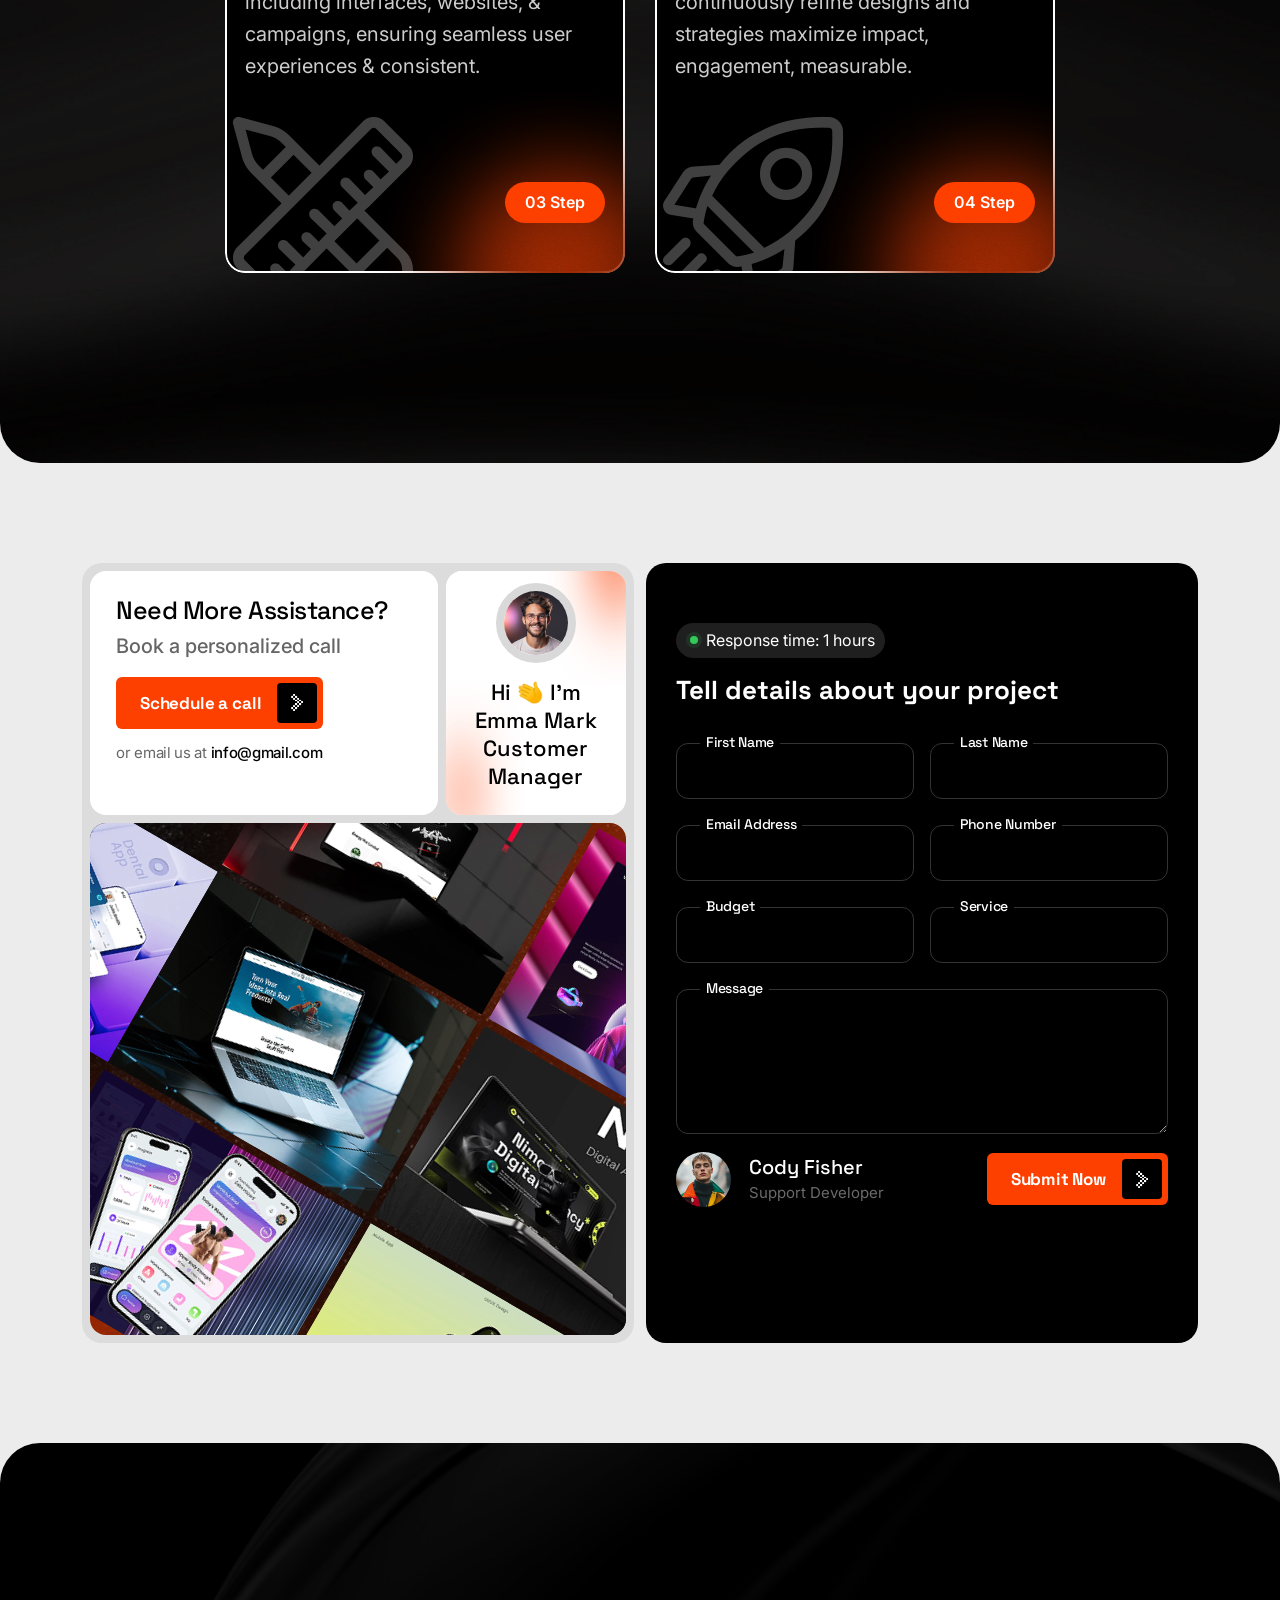
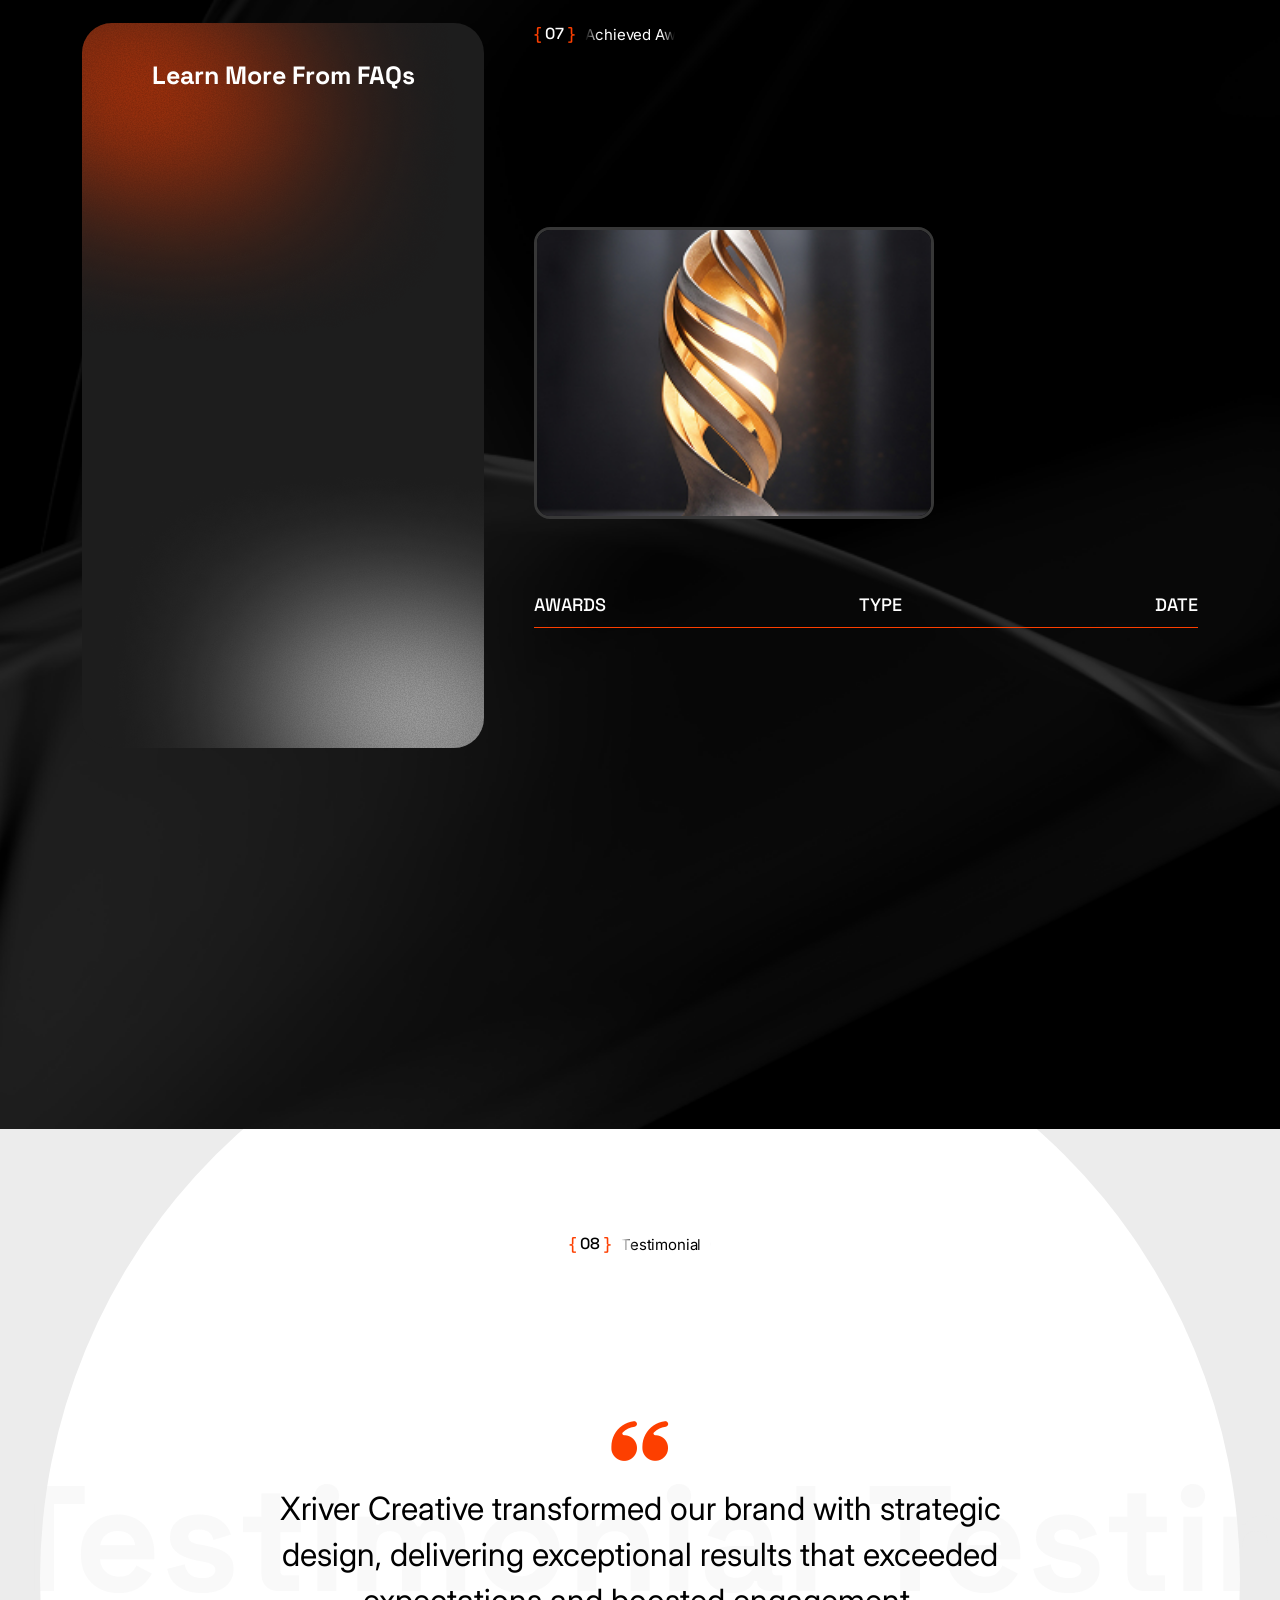
==== commit a5e5cdbd: "h1-fixing-01" ====
--- a/index.html
+++ b/index.html
@@ -352,7 +352,7 @@
                                         {<span>01</span>}
                                     </h6>
                                     <div class="xr-subtitle-1-marquee wa-fix">
-                                        <div class="wa_marquee d-inline-block" >
+                                        <div class="wa_marquee d-inline-block" data-speed="12" >
                                             <div class="marquee-text">
                                                 <p class="marquee-text-single xr-p-1">About Us</p>
                                                 <p class="marquee-text-single xr-p-1">About Us</p>
@@ -489,7 +489,7 @@
                                 {<span>02</span>}
                             </h6>
                             <div class="xr-subtitle-1-marquee wa-fix">
-                                <div class="wa_marquee d-inline-block" >
+                                <div class="wa_marquee d-inline-block" data-speed="12">
                                     <div class="marquee-text">
                                         <p class="marquee-text-single xr-p-1">Our Services</p>
                                         <p class="marquee-text-single xr-p-1">Our Services</p>
@@ -846,7 +846,7 @@
                                 {<span>03</span>}
                             </h6>
                             <div class="xr-subtitle-1-marquee wa-fix">
-                                <div class="wa_marquee d-inline-block" >
+                                <div class="wa_marquee d-inline-block" data-speed="15" >
                                     <div class="marquee-text">
                                         <p class="marquee-text-single xr-p-1">Achievements</p>
                                         <p class="marquee-text-single xr-p-1">Achievements</p>
@@ -1411,7 +1411,7 @@
                                 {<span>04</span>}
                             </h6>
                             <div class="xr-subtitle-1-marquee wa-fix">
-                                <div class="wa_marquee d-inline-block" >
+                                <div class="wa_marquee d-inline-block" data-speed="12" >
                                     <div class="marquee-text">
                                         <p class="marquee-text-single xr-p-1">Team Member</p>
                                         <p class="marquee-text-single xr-p-1">Team Member</p>
@@ -1726,7 +1726,7 @@
                                 {<span>05</span>}
                             </h6>
                             <div class="xr-subtitle-1-marquee wa-fix">
-                                <div class="wa_marquee d-inline-block" >
+                                <div class="wa_marquee d-inline-block" data-speed="12" >
                                     <div class="marquee-text">
                                         <p class="marquee-text-single xr-p-1">Why Choose Us</p>
                                         <p class="marquee-text-single xr-p-1">Why Choose Us</p>
@@ -1996,7 +1996,7 @@
                                     {<span>06</span>}
                                 </h6>
                                 <div class="xr-subtitle-1-marquee wa-fix">
-                                    <div class="wa_marquee d-inline-block" >
+                                    <div class="wa_marquee d-inline-block" data-speed="12" >
                                         <div class="marquee-text">
                                             <p class="marquee-text-single xr-p-1">Our Clients</p>
                                             <p class="marquee-text-single xr-p-1">Our Clients</p>
@@ -2511,7 +2511,7 @@
                                         {<span>07</span>}
                                     </h6>
                                     <div class="xr-subtitle-1-marquee wa-fix">
-                                        <div class="wa_marquee d-inline-block" >
+                                        <div class="wa_marquee d-inline-block" data-speed="12">
                                             <div class="marquee-text">
                                                 <p class="marquee-text-single xr-p-1">Achieved Awards</p>
                                                 <p class="marquee-text-single xr-p-1">Achieved Awards</p>
@@ -2650,7 +2650,7 @@
                                 {<span>08</span>}
                             </h6>
                             <div class="xr-subtitle-1-marquee wa-fix">
-                                <div class="wa_marquee d-inline-block" >
+                                <div class="wa_marquee d-inline-block" data-speed="12">
                                     <div class="marquee-text">
                                         <p class="marquee-text-single xr-p-1">Testimonial</p>
                                         <p class="marquee-text-single xr-p-1">Testimonial</p>
@@ -2755,7 +2755,7 @@
                                 {<span>09</span>}
                             </h6>
                             <div class="xr-subtitle-1-marquee wa-fix">
-                                <div class="wa_marquee d-inline-block" >
+                                <div class="wa_marquee d-inline-block" data-speed="12">
                                     <div class="marquee-text">
                                         <p class="marquee-text-single xr-p-1">Blog & News</p>
                                         <p class="marquee-text-single xr-p-1">Blog & News</p>
--- a/assets/css/main.css
+++ b/assets/css/main.css
@@ -3551,6 +3551,7 @@
   border-radius: 14px;
   border: 5px solid transparent;
   z-index: 1;
+  max-width: 276px;
 }
 @media only screen and (min-width: 768px) and (max-width: 991px), (max-width: 767px) {
   .xr-hero-1-author {
@@ -3569,6 +3570,9 @@
 .xr-hero-1-author .big-img img {
   border-radius: 10px;
 }
+.xr-hero-1-author .big-img video {
+  border-radius: 10px;
+}
 .xr-hero-1-author .img-x-text {
   background: rgba(255, 255, 255, 0.14);
   backdrop-filter: blur(12px);
@@ -3777,6 +3781,7 @@
   right: 18%;
   z-index: -1;
   width: 38%;
+  max-width: 726px;
 }
 @media only screen and (min-width: 1600px) and (max-width: 1799px), only screen and (min-width: 1400px) and (max-width: 1599px), only screen and (min-width: 1200px) and (max-width: 1399px) {
   .xr-hero-1-img {
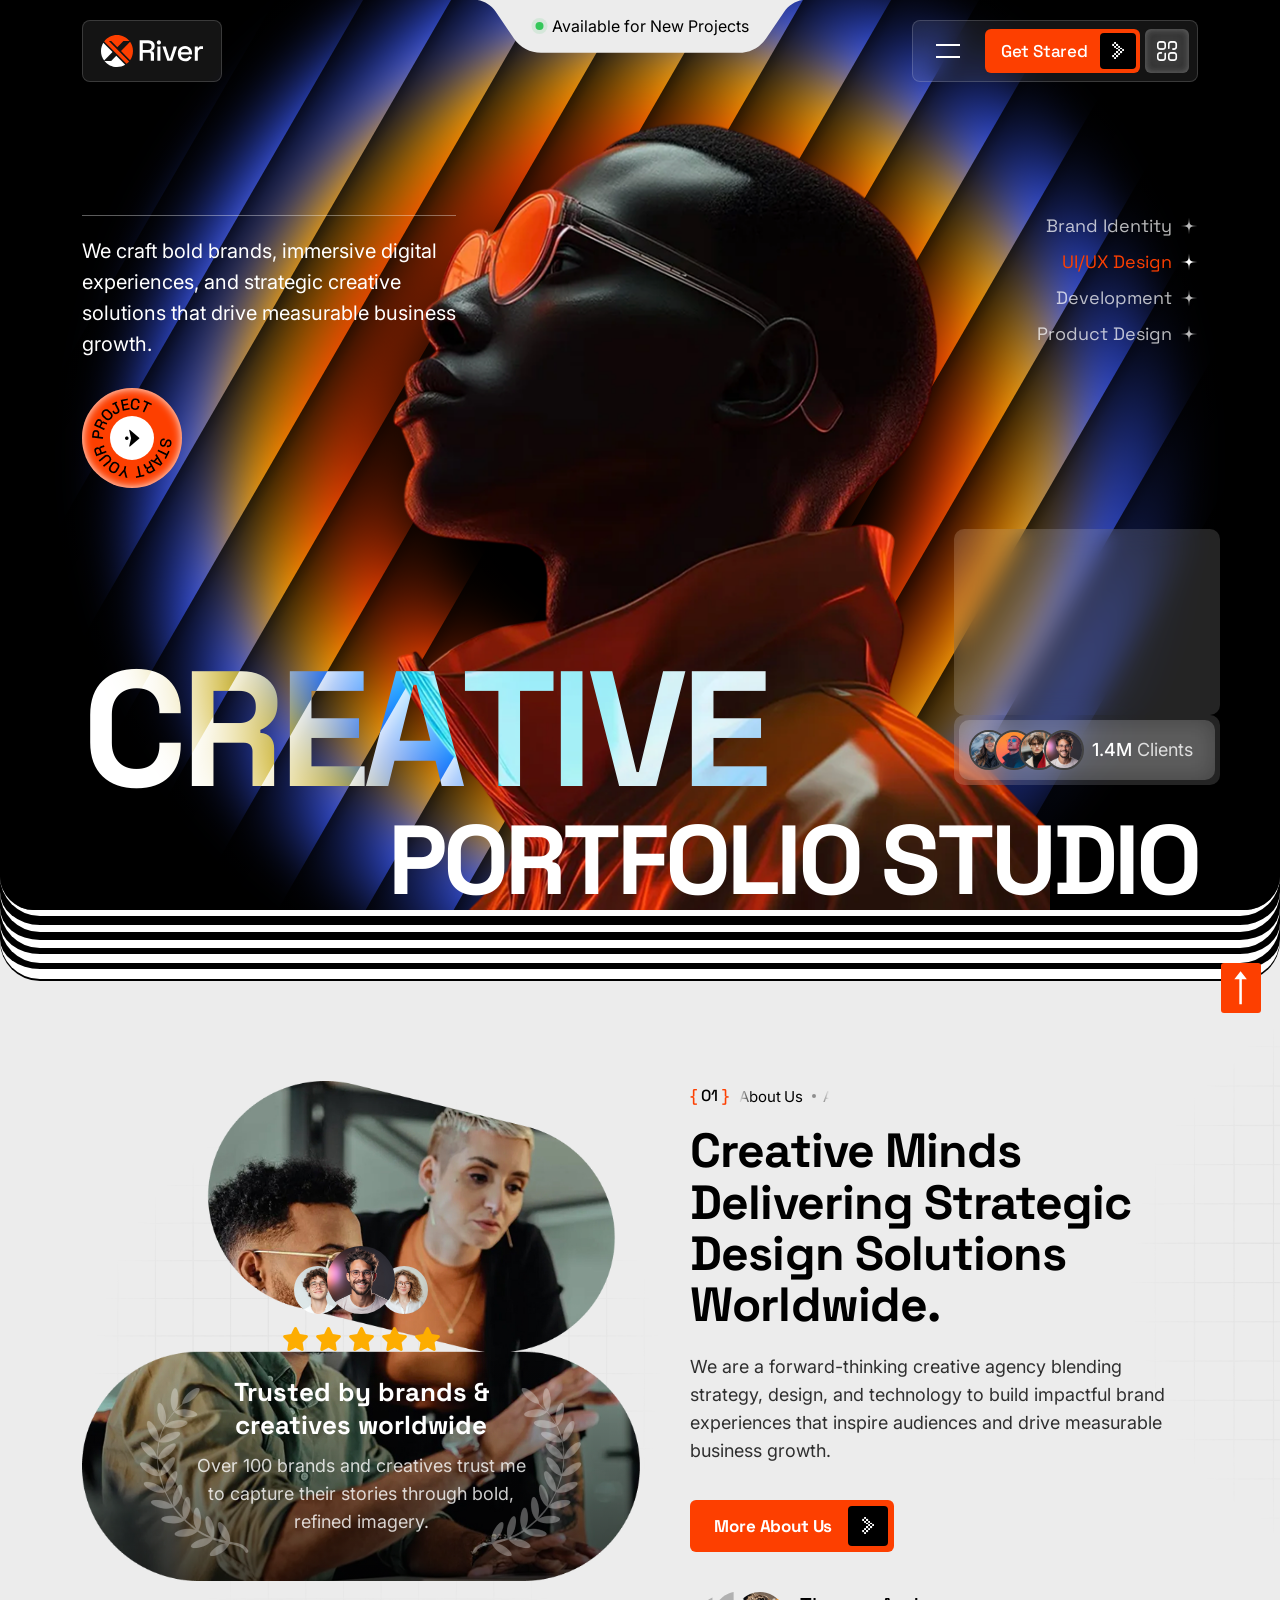
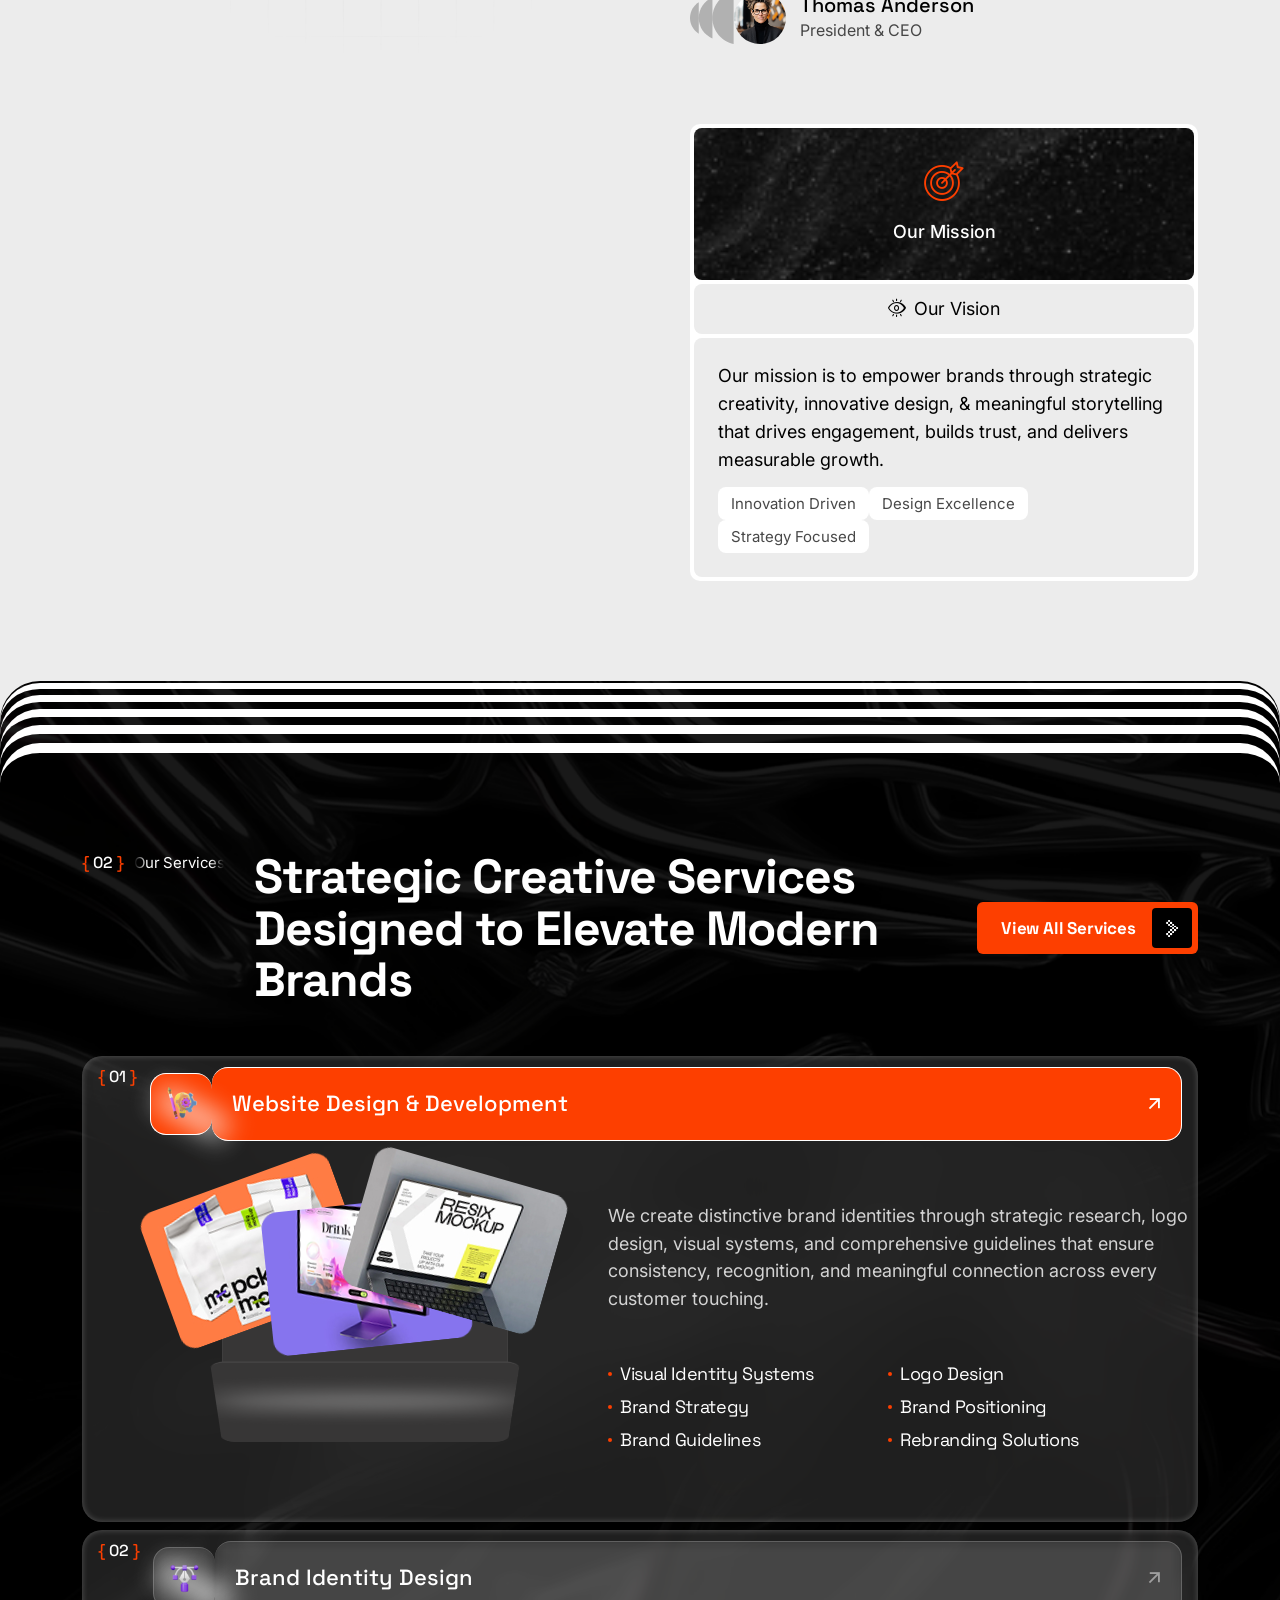
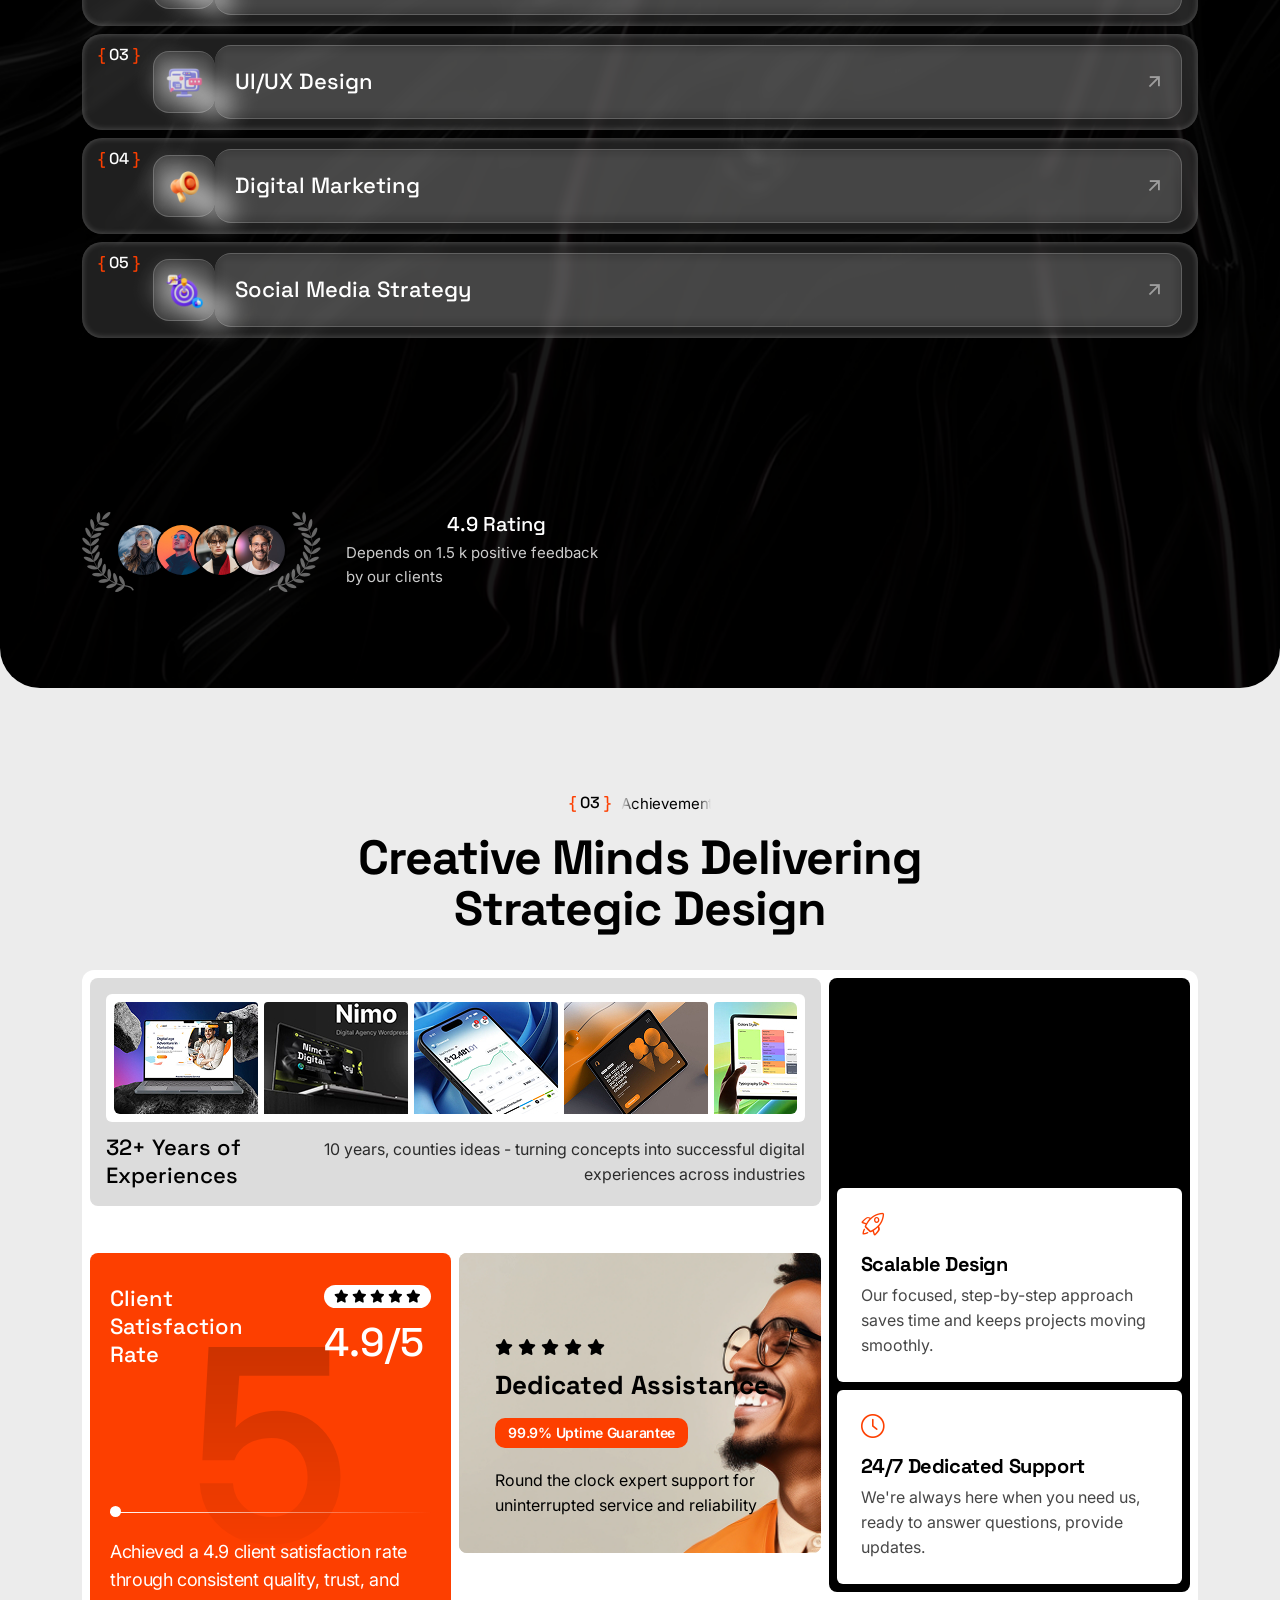
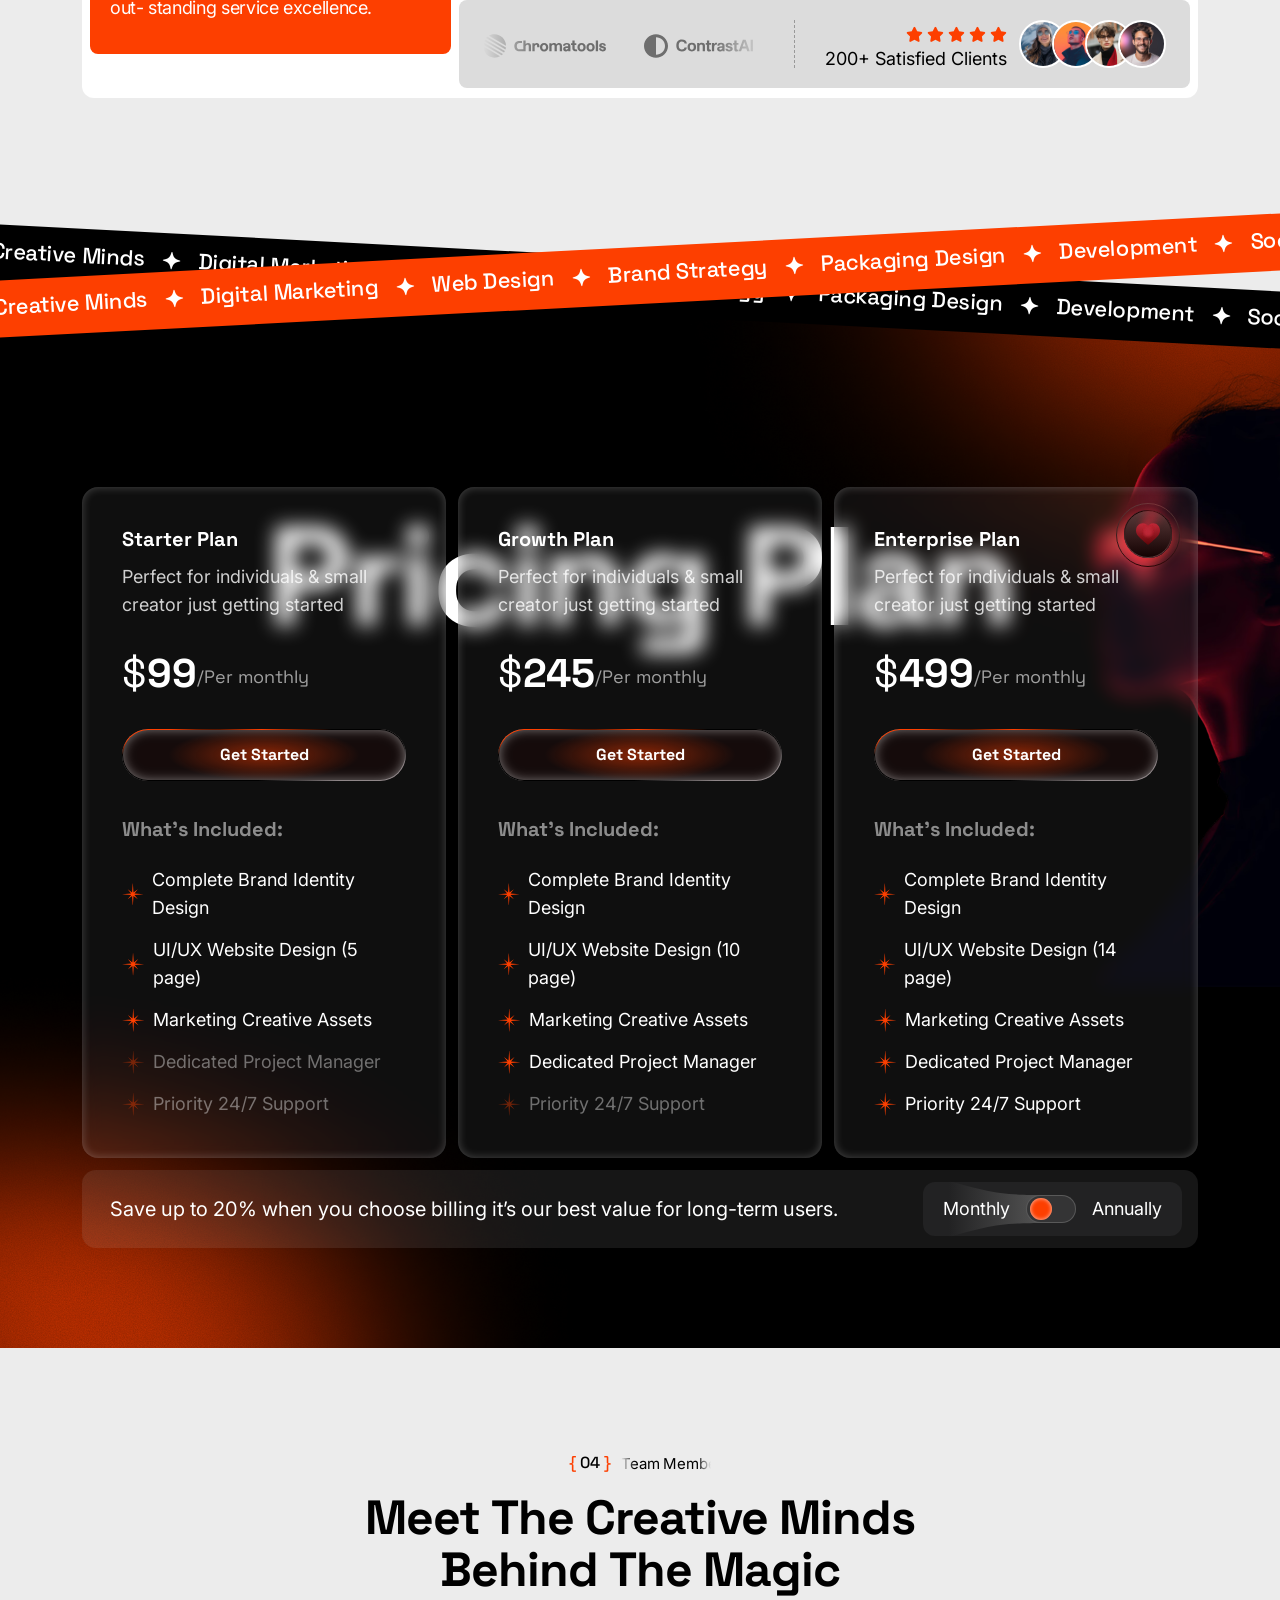
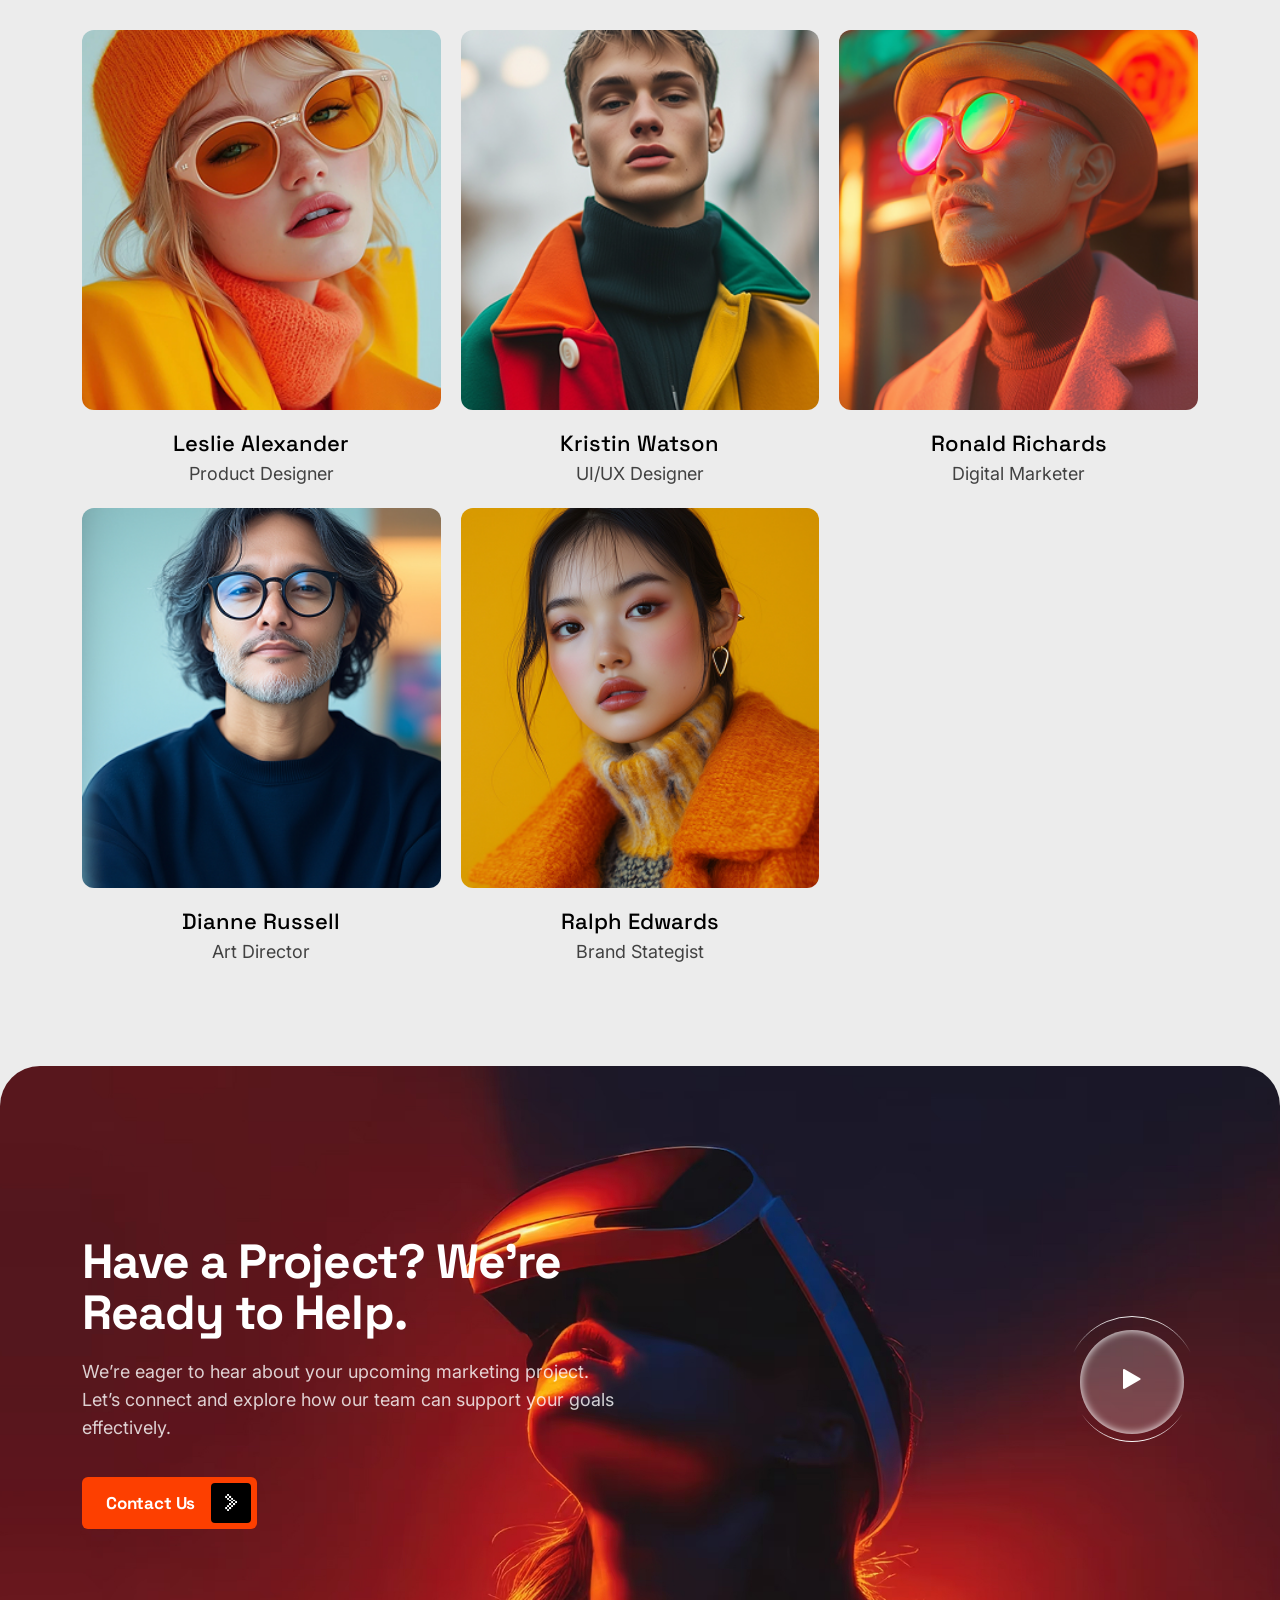
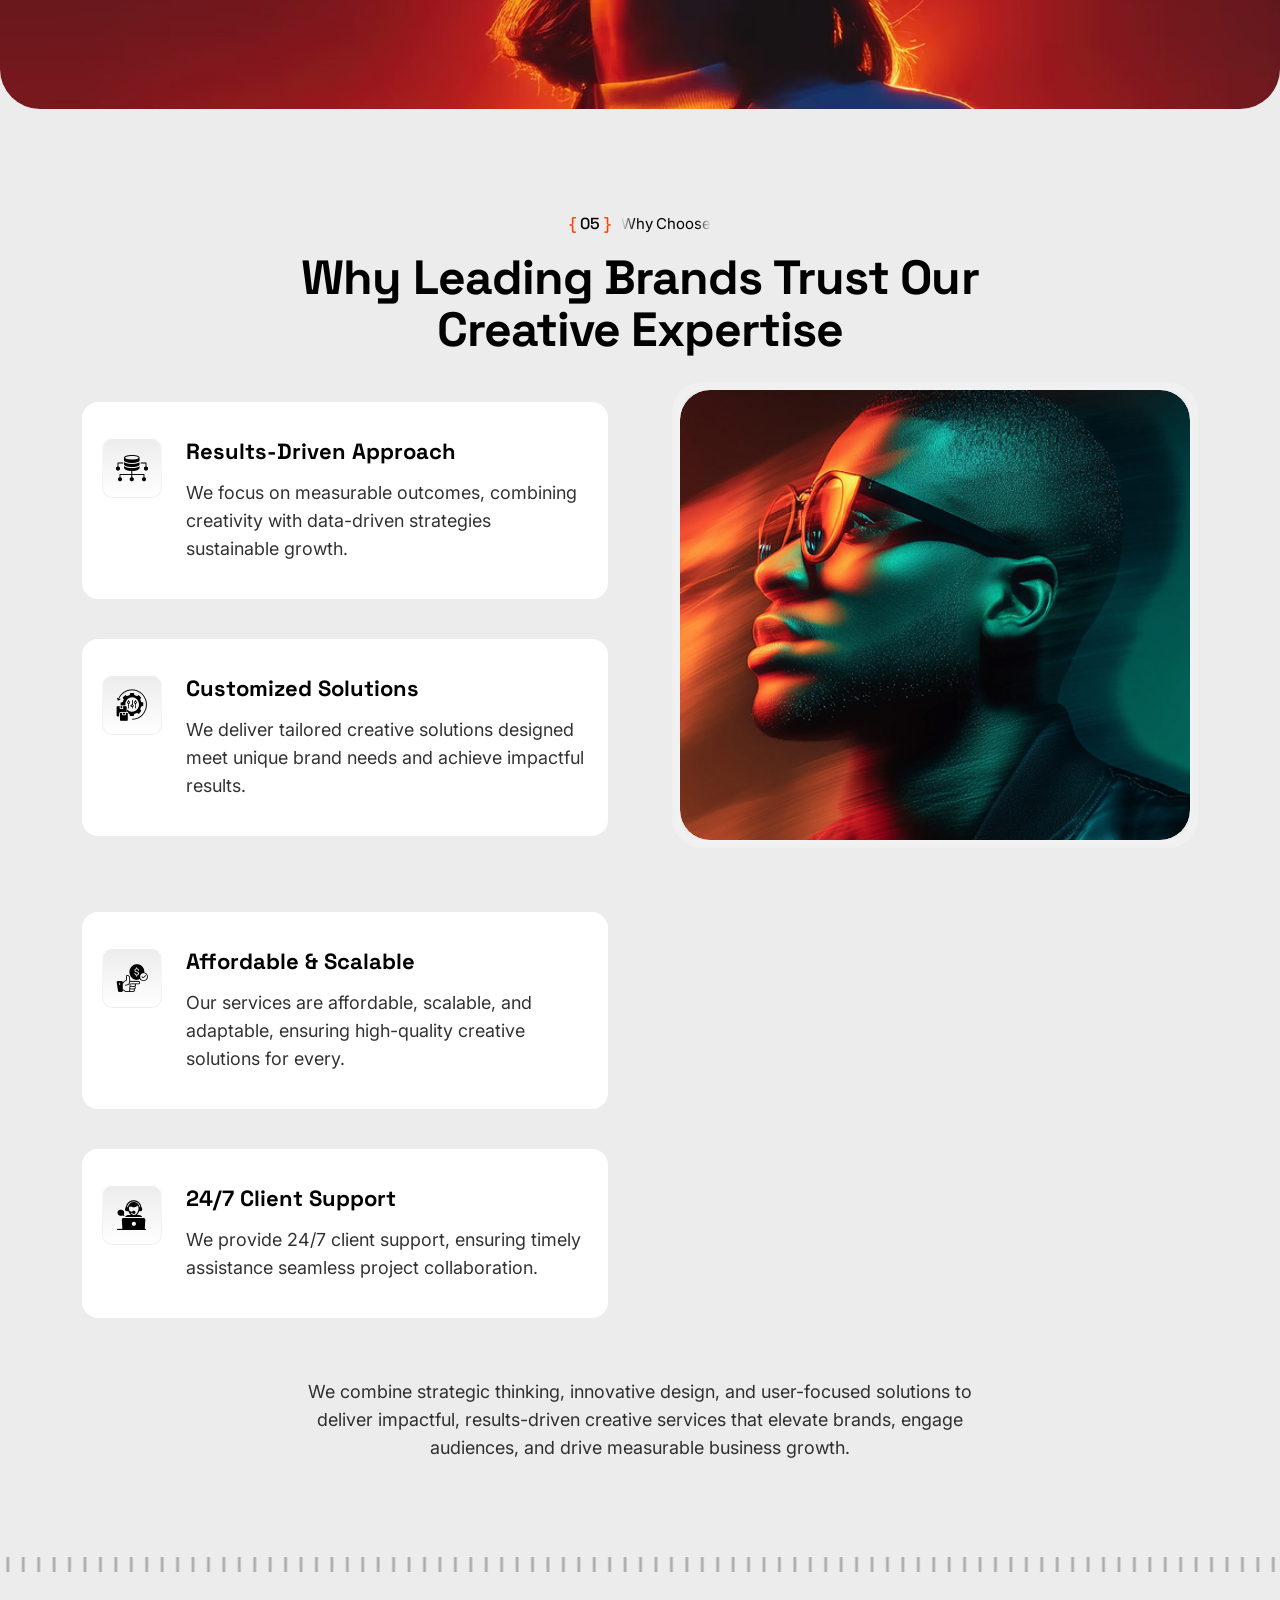
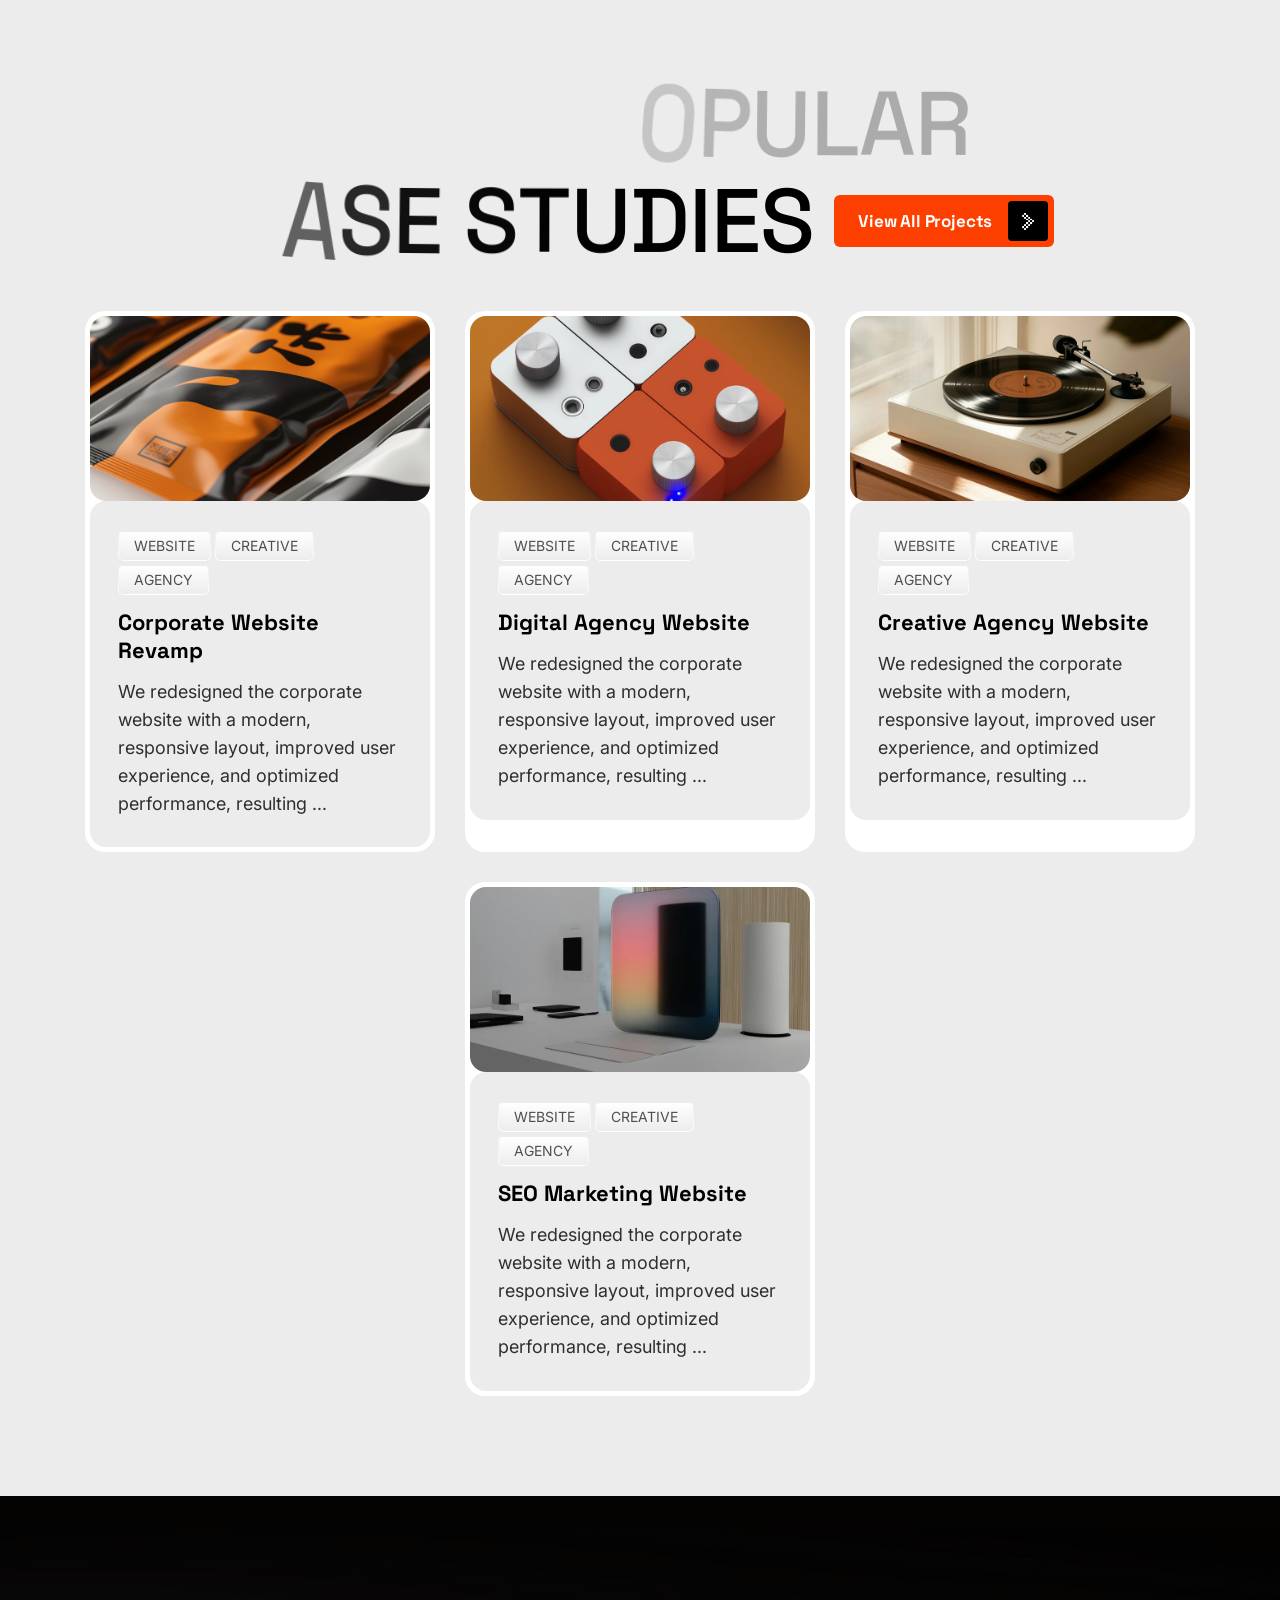
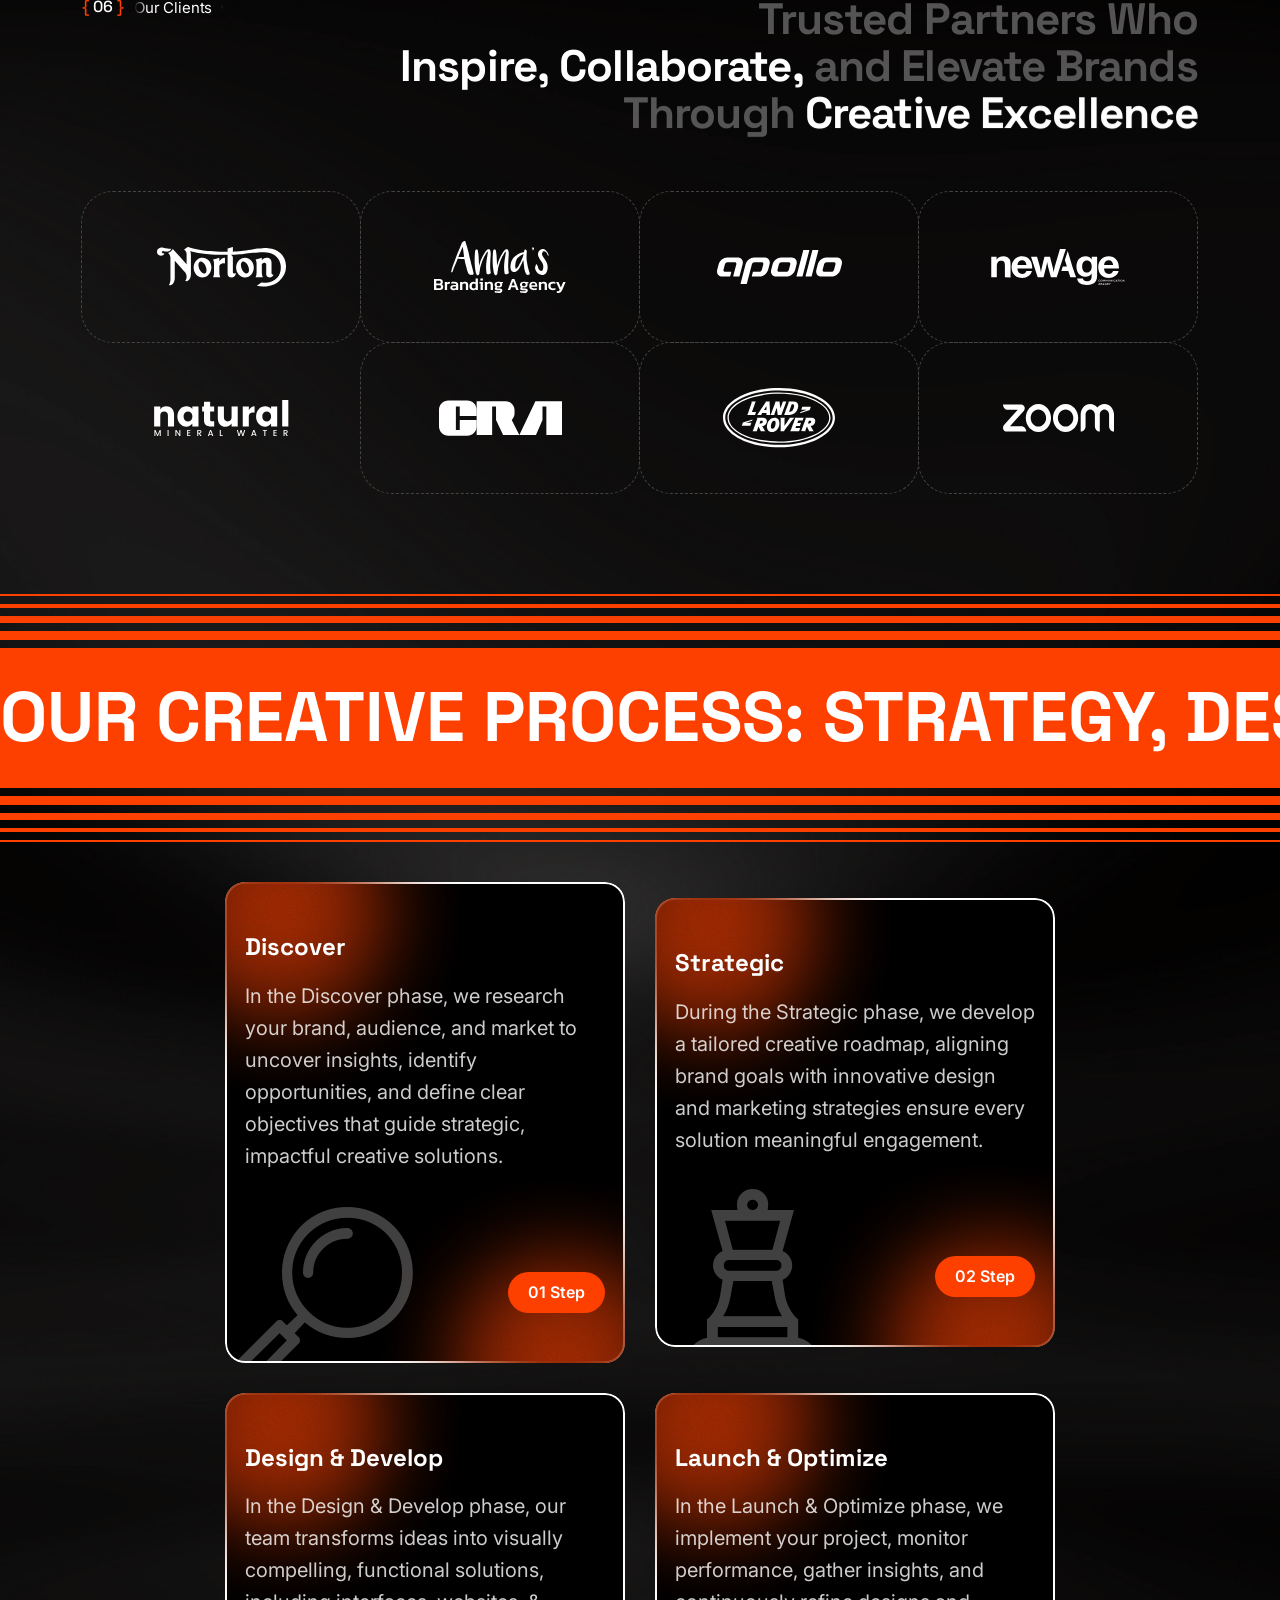
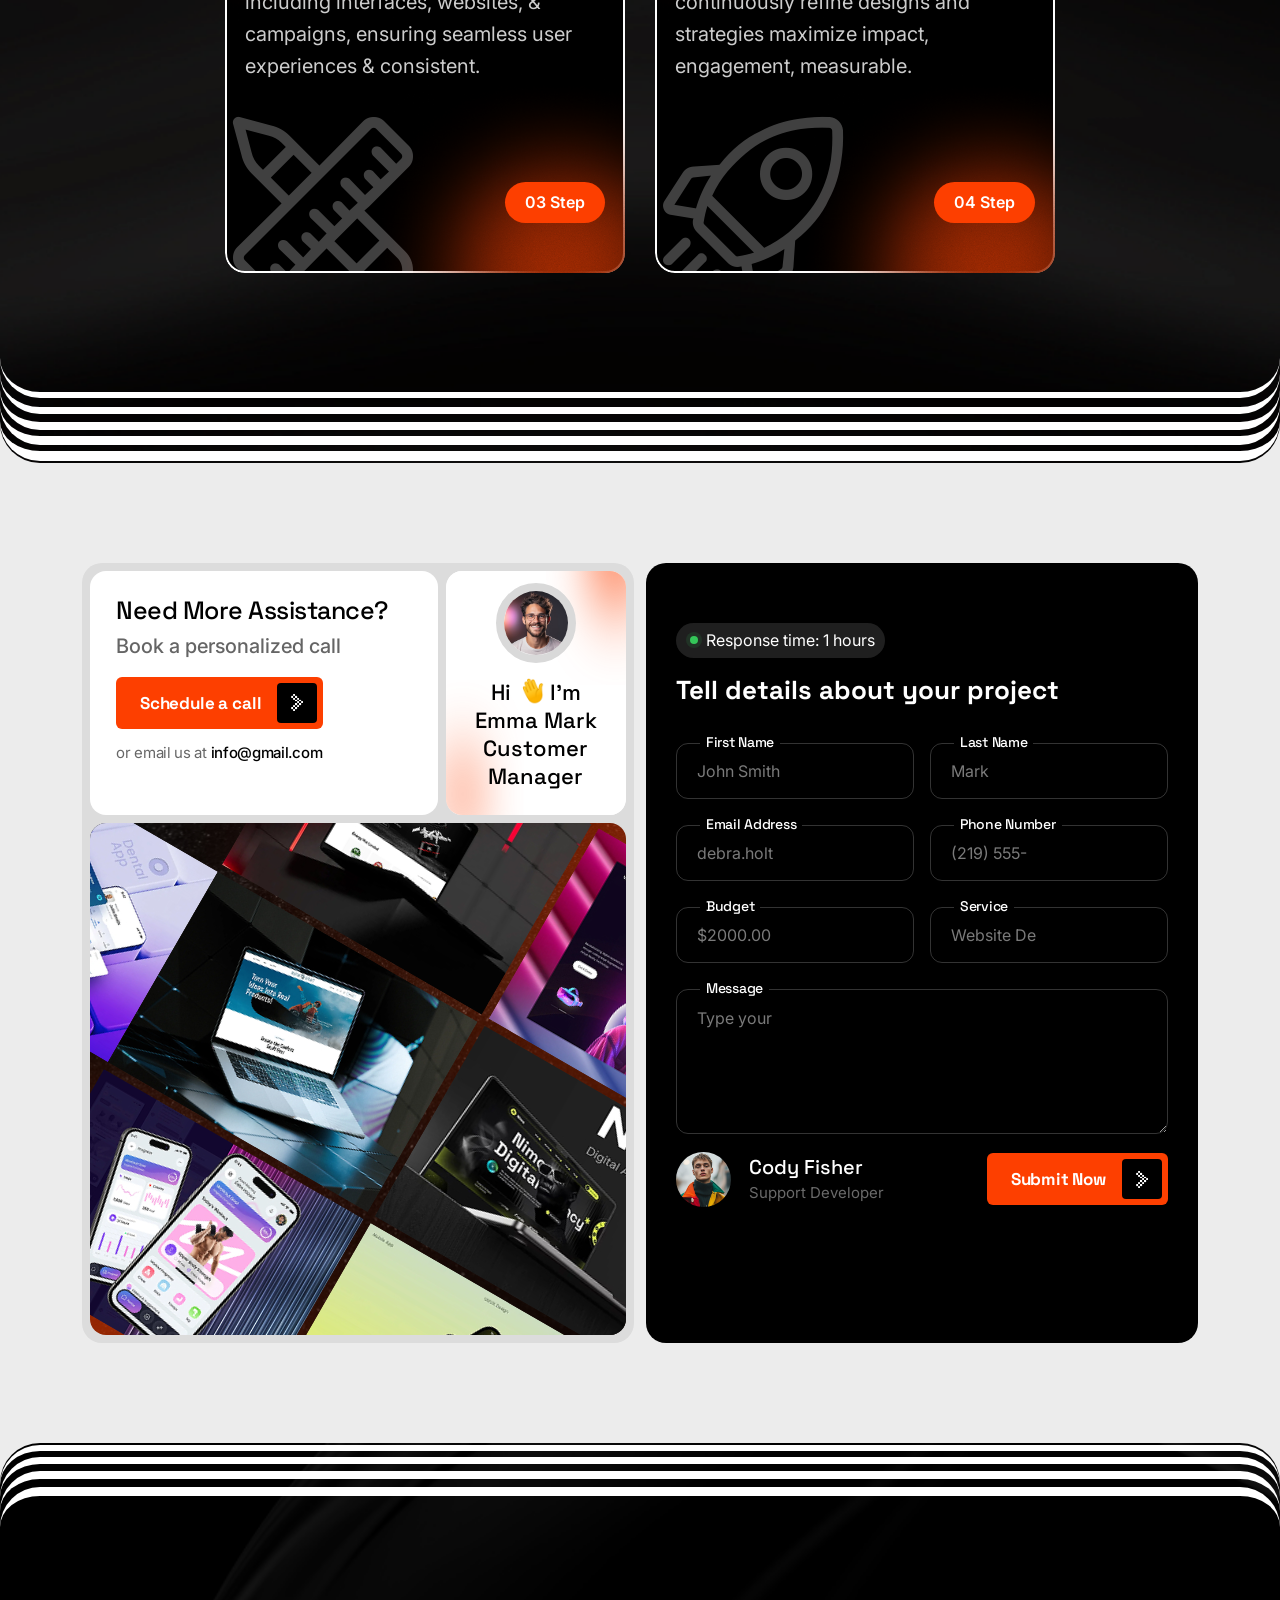
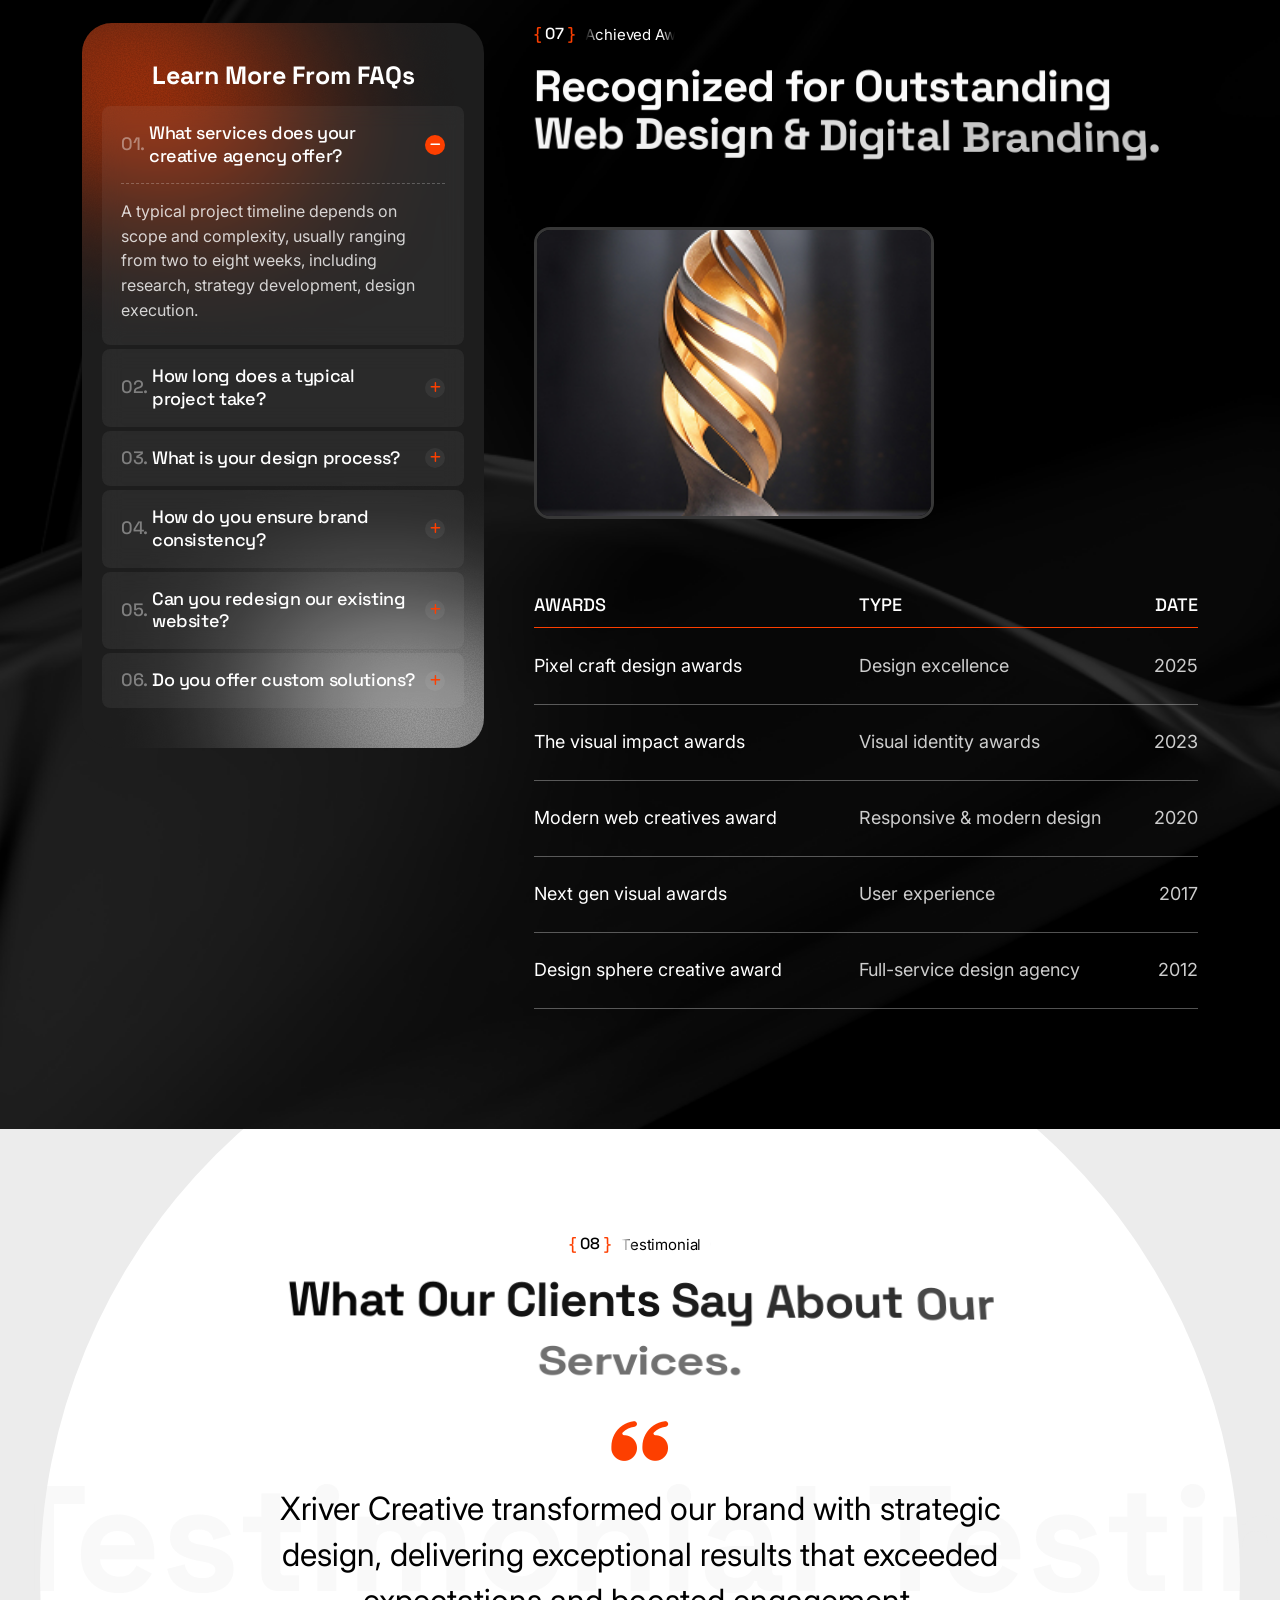
==== commit b2b44029: "h2-done-d" ====
--- a/index.html
+++ b/index.html
@@ -3163,7 +3163,7 @@
 
             <!-- back-to-top-button-start -->            
             <div class="wa-back-to-top wa_backToTop">
-                <i class="fa-solid fa-angle-up"></i>
+                <svg xmlns="http://www.w3.org/2000/svg" viewBox="0 0 24 24" class="injected-svg" data-src="https://static.elfsight.com/icons/app-back-to-top-arrow-4.svg" xmlns:xlink="http://www.w3.org/1999/xlink"><path d="M8 6.74 11.748 2l3.75 4.74h-3l.001 14.998H11V6.74z"></path></svg>
             </div>
             <!-- back-to-top-button-end -->
 
--- a/assets/css/main.css
+++ b/assets/css/main.css
@@ -72,13 +72,17 @@
   scroll-behavior: inherit;
   --xr-font-1: "Inter", sans-serif;
   --xr-font-2: "Space Grotesk", sans-serif;
+  --xr-font-3: "Thunder";
   --xr-clr-pr-1: #FD3F00;
-  --sk-clr-sd-1: #FA9145;
+  --xr-clr-pr-2: #FFDD5E;
+  --xr-clr-sd-2: #777EFF;
+  --xr-clr-sd-3: #F35F36;
   --sk-clr-black-1: #050221;
   --sk-clr-white-1: #EBEBEB;
   --xr-clr-gray-1: #ECECEC;
   --sk-clr-gd-1: linear-gradient(92.62deg, #EA9354 0.03%, #8D40D7 54.05%, #863AEB 99.97%);
   --xr-cube-1: all .4s cubic-bezier(.18,.82,.41,1);
+  --xr-cube-2: cubic-bezier(0.55, 0.085, 0, 0.99);
 }
 
 body {
@@ -1127,11 +1131,30 @@
   margin-bottom: 0;
 }
 
+.xr-p-2 {
+  font-family: var(--xr-font-1);
+  font-weight: 400;
+  font-size: 18px;
+  color: #fff;
+  line-height: 1.555;
+  opacity: 80%;
+  margin-bottom: 0;
+}
+
 .xr-h-1 {
   font-family: var(--xr-font-2);
   font-weight: 500;
   color: #000;
   line-height: 1.272;
+  margin-bottom: 0;
+}
+
+.xr-h-2 {
+  font-family: "ThunderSemBd";
+  font-weight: 600;
+  color: #fff;
+  line-height: 1;
+  letter-spacing: 0.04em;
   margin-bottom: 0;
 }
 
@@ -1218,6 +1241,49 @@
   }
 }
 
+.xr-sec-title-2 {
+  font-family: "ThunderSemBd";
+  font-weight: 600;
+  color: #fff;
+  line-height: 1;
+  font-size: 100px;
+  margin-bottom: 0px;
+}
+.xr-sec-title-2 span {
+  display: inline;
+  opacity: 72%;
+}
+@media only screen and (min-width: 1400px) and (max-width: 1599px) {
+  .xr-sec-title-2 {
+    font-size: 90px;
+  }
+}
+@media only screen and (min-width: 1200px) and (max-width: 1399px) {
+  .xr-sec-title-2 {
+    font-size: 80px;
+  }
+}
+@media only screen and (min-width: 992px) and (max-width: 1199px) {
+  .xr-sec-title-2 {
+    font-size: 70px;
+  }
+}
+@media only screen and (min-width: 768px) and (max-width: 991px) {
+  .xr-sec-title-2 {
+    font-size: 60px;
+  }
+}
+@media (max-width: 767px) {
+  .xr-sec-title-2 {
+    font-size: 40px;
+  }
+}
+@media only screen and (min-width: 576px) and (max-width: 767px) {
+  .xr-sec-title-2 {
+    font-size: 50px;
+  }
+}
+
 /* 
     typography-end
 */
@@ -1240,6 +1306,23 @@
 }
 .xr-offcanvas-btn-1:hover {
   background: var(--xr-clr-pr-1);
+}
+
+.xr-offcanvas-btn-2 {
+  width: 60px;
+  height: 44px;
+  border-radius: 0 8px 8px 0;
+  display: inline-flex;
+  align-items: center;
+  justify-content: center;
+  padding: 0;
+  font-size: 18px;
+  color: #F35F36;
+  background: #1F1F1F;
+  margin-left: -10px;
+}
+.xr-offcanvas-btn-2 i {
+  margin-right: -10px;
 }
 
 .xr-pr-btn-1 {
@@ -1288,6 +1371,116 @@
 }
 .xr-pr-btn-1:hover::after {
   width: calc(100% - 12px);
+}
+
+.xr-pr-btn-2 {
+  display: inline-flex;
+  font-weight: 500;
+  font-family: "ThunderMed";
+  font-size: 20px;
+  line-height: 1;
+  gap: 3px;
+  position: relative;
+  z-index: 1;
+  transition: 0.6s var(--xr-cube-2);
+}
+.xr-pr-btn-2 .text {
+  background-color: var(--xr-clr-pr-2);
+  border-radius: 6px;
+  padding: 14px 22px;
+  padding-top: 18px;
+  transition: 0.6s var(--xr-cube-2);
+}
+.xr-pr-btn-2 .icon {
+  width: 52px;
+  height: 52px;
+  background-color: var(--xr-clr-pr-2);
+  border-radius: 6px;
+  display: flex;
+  align-items: center;
+  justify-content: center;
+  font-size: 22px;
+  position: relative;
+  z-index: 1;
+  transition: 0.6s var(--xr-cube-2);
+}
+.xr-pr-btn-2 .icon i {
+  transition: 0.6s var(--xr-cube-2);
+}
+.xr-pr-btn-2::after {
+  content: "";
+  width: 4px;
+  height: 30px;
+  position: absolute;
+  right: 52px;
+  background: var(--xr-clr-pr-2);
+  top: 50%;
+  transform: translateY(-50%);
+  z-index: -1;
+}
+.xr-pr-btn-2 .bg-shape-1 {
+  position: absolute;
+  right: 0;
+  top: 0;
+  height: 100%;
+  width: 15px;
+  background: var(--xr-clr-sd-2);
+  border-radius: 0 6px 6px 0;
+  z-index: -2;
+}
+.xr-pr-btn-2 .bg-shape-2 {
+  position: absolute;
+  right: 10px;
+  top: 0;
+  height: 100%;
+  width: 15px;
+  background: #EB5838;
+  border-radius: 0 6px 6px 0;
+  z-index: -1;
+}
+.xr-pr-btn-2:hover .icon {
+  transform: translateX(-20px);
+}
+.xr-pr-btn-2:hover .icon i {
+  transform: rotate(45deg);
+}
+
+.xr-sd-btn-2 {
+  font-family: "ThunderMed";
+  color: #fff;
+  font-size: 20px;
+  letter-spacing: 2%;
+  background: linear-gradient(180deg, #484848 0%, #1A1A1A 100%);
+  border-radius: 8px;
+  padding: 10px 40px;
+  padding-top: 13px;
+  position: relative;
+  z-index: 1;
+  overflow: hidden;
+}
+.xr-sd-btn-2::after {
+  content: "";
+  position: absolute;
+  inset: 0;
+  border-radius: 8px;
+  background: linear-gradient(180deg, rgba(0, 0, 0, 0) 0%, rgba(255, 255, 255, 0.16) 100%);
+  padding: 1px;
+  z-index: -1;
+  -webkit-mask: linear-gradient(#fff 0 0) content-box, linear-gradient(#fff 0 0);
+  mask: linear-gradient(#fff 0 0) content-box, linear-gradient(#fff 0 0);
+  mask-composite: exclude;
+}
+.xr-sd-btn-2::before {
+  position: absolute;
+  content: "";
+  inset: 0;
+  background: linear-gradient(180deg, #FFDD5E 0%, #998538 100%);
+  z-index: -1;
+  transition: var(--xr-cube-1);
+  opacity: 0;
+}
+.xr-sd-btn-2:hover::before {
+  opacity: 1;
 }
 
 /* 
@@ -2081,6 +2274,28 @@
   animation-timing-function: var(--xr-cube-1);
 }
 
+@keyframes fadeInLeft2 {
+  0% {
+    opacity: 0;
+    -webkit-transform: translateX(-50px);
+    -ms-transform: translateX(-50px);
+    transform: translateX(-50px);
+    filter: blur(3px);
+  }
+  100% {
+    -webkit-transform: translateX(0);
+    -ms-transform: translateX(0);
+    transform: translateX(0);
+    filter: blur(0px);
+  }
+}
+.fadeInLeft2 {
+  -webkit-animation-name: fadeInLeft2;
+  animation-name: fadeInLeft2;
+  animation-duration: 1000ms;
+  animation-timing-function: var(--xr-cube-1);
+}
+
 @-webkit-keyframes jackInTheBox2 {
   from {
     opacity: 0;
@@ -2335,6 +2550,71 @@
     transform: translateY(100%);
   }
 }
+.xr-available-btn {
+  font-family: var(--xr-font-3);
+  color: rgba(255, 255, 255, 0.8);
+  letter-spacing: 0.04em;
+  display: inline-flex;
+  align-items: center;
+  gap: 8px;
+  border-radius: 8px;
+  background: linear-gradient(180deg, #414141 0%, #313131 100%);
+  padding: 14px 14px;
+  line-height: 1;
+  position: relative;
+  z-index: 1;
+  transition: var(--xr-cube-1);
+}
+.xr-available-btn .dot-elm {
+  width: 16px;
+  height: 16px;
+  background-color: rgba(52, 199, 89, 0.12);
+  border-radius: 50%;
+  position: relative;
+  z-index: 1;
+}
+.xr-available-btn .dot-elm::after {
+  content: "";
+  width: 8px;
+  height: 8px;
+  background-color: #34C759;
+  position: absolute;
+  top: 50%;
+  left: 50%;
+  transform: translate(-50%, -50%);
+  border-radius: 50%;
+  animation: xr-available-btn 2s linear infinite;
+}
+.xr-available-btn .text {
+  margin-bottom: -4px;
+}
+.xr-available-btn::after {
+  content: "";
+  position: absolute;
+  inset: 0;
+  border-radius: 8px;
+  background: linear-gradient(180deg, rgba(0, 0, 0, 0) 0%, rgba(255, 255, 255, 0.16) 100%);
+  padding: 1px;
+  z-index: -1;
+  -webkit-mask: linear-gradient(#fff 0 0) content-box, linear-gradient(#fff 0 0);
+  mask: linear-gradient(#fff 0 0) content-box, linear-gradient(#fff 0 0);
+  mask-composite: exclude;
+}
+.xr-available-btn:hover {
+  background: var(--xr-clr-pr-2);
+}
+
+@keyframes xr-available-btn {
+  0% {
+    opacity: 0;
+  }
+  50% {
+    opacity: 1;
+  }
+  100% {
+    opacity: 0;
+  }
+}
 /* 
     elements-end
 */
@@ -2347,15 +2627,13 @@
   bottom: -12.5%;
   z-index: 4;
   width: 40px;
-  height: 40px;
-  border: 1px solid rgba(133, 50, 249, 0.4);
-  background-color: var(--sk-clr-back-2);
+  height: 50px;
+  background-color: var(--xr-clr-pr-1);
   transition: 0.3s;
   display: flex;
   align-items: center;
   justify-content: center;
-  border-radius: 4px;
-  color: var(--sk-clr-pr-1);
+  border-radius: 3px;
   cursor: pointer;
 }
 @media (max-width: 767px) {
@@ -2363,9 +2641,22 @@
     right: 3%;
   }
 }
+.wa-back-to-top svg {
+  transition: 0.3s;
+}
+.wa-back-to-top svg * {
+  fill: #fff;
+  transition: 0.3s;
+}
 .wa-back-to-top:hover {
-  color: var(--sk-clr-sd-1);
-  border-color: var(--sk-clr-sd-1);
+  height: 35px;
+}
+.wa-back-to-top:hover svg {
+  transform: translateY(-20px);
+  mix-blend-mode: difference;
+}
+.wa-back-to-top:hover svg * {
+  fill: var(--xr-clr-pr-1);
 }
 .wa-back-to-top:is(.active) {
   bottom: 2.5%;
@@ -2551,6 +2842,7 @@
 }
 .xr-main-navigation .navbar-nav li {
   flex: 0 0 auto;
+  transition: 0.6s var(--xr-cube-2);
 }
 .xr-main-navigation .navbar-nav li a {
   position: relative;
@@ -2564,7 +2856,7 @@
   padding: 18px 0;
   display: inline-flex;
   align-items: center;
-  transition: var(--xr-cube-1);
+  transition: 0.6s var(--xr-cube-2);
 }
 .xr-main-navigation .navbar-nav li:is(.dropdown) > a {
   padding-right: 18px;
@@ -2599,7 +2891,7 @@
   min-width: 200px;
   display: block;
   position: absolute;
-  background: rgba(255, 255, 255, 0.2);
+  background: #000;
   border: 1px solid rgba(255, 255, 255, 0.16);
   backdrop-filter: blur(12px);
   border-radius: 8px;
@@ -2608,7 +2900,7 @@
   visibility: hidden;
   transform: translateY(10px);
   transform-origin: top;
-  transition: var(--xr-cube-1);
+  transition: 0.6s var(--xr-cube-2);
 }
 .xr-main-navigation .navbar-nav li .dropdown-menu li {
   display: block;
@@ -2659,739 +2951,136 @@
 /* 
     header-2-start
 */
-.sk-header-2-area {
+.xr-header-2-area {
   position: absolute;
   top: 24px;
   left: 0;
   width: 100%;
   z-index: 3;
 }
-.sk-header-2-border {
-  border: 1px solid rgba(255, 255, 255, 0.52);
+.xr-header-2-wrap {
+  display: flex;
+  align-items: center;
+}
+.xr-header-2-wrap-right {
+  background: rgba(255, 255, 255, 0.08);
+  border-width: 1px 1px 1px 0px;
+  border-style: solid;
+  border-color: rgba(255, 255, 255, 0.16);
+  backdrop-filter: blur(10px);
   border-radius: 12px;
-  padding: 8px;
-  max-width: 1030px;
+  padding-right: 8px;
+  padding-left: 28px;
+  display: flex;
+  align-items: center;
+  gap: 55px;
+}
+@media only screen and (min-width: 768px) and (max-width: 991px), (max-width: 767px) {
+  .xr-header-2-wrap-right {
+    padding: 7px 10px;
+    width: 100%;
+    justify-content: end;
+  }
+}
+.xr-header-2-logo {
+  width: 60px;
+  height: 60px;
+  background-color: #E4D969;
+  display: flex;
+  align-items: center;
+  justify-content: center;
+  border-radius: 12px;
+}
+.xr-header-2-action-link {
+  display: flex;
+  align-items: center;
+}
+@media (max-width: 767px) {
+  .xr-header-2-action-link .xr-available-btn {
+    display: none;
+  }
+}
+@media only screen and (min-width: 576px) and (max-width: 767px) {
+  .xr-header-2-action-link .xr-available-btn {
+    display: inline-flex;
+  }
+}
+.xr-header-2-social {
+  display: flex;
+  justify-content: center;
+  gap: 8px;
+  flex-wrap: wrap;
   margin-left: auto;
-  margin-right: auto;
-}
-.sk-header-2-wrap {
-  background: #F5F5F5;
-  border: 1px solid #FFFFFF;
-  box-shadow: 4px -2px 6px #FFFFFF, -3px 4px 6px rgba(0, 0, 0, 0.1);
-  border-radius: 12px;
-  display: flex;
-  align-items: center;
-  padding: 0 12px;
-  justify-content: space-between;
+  margin-right: -130px;
+}
+@media only screen and (min-width: 1600px) and (max-width: 1799px), only screen and (min-width: 1400px) and (max-width: 1599px), only screen and (min-width: 1200px) and (max-width: 1399px) {
+  .xr-header-2-social {
+    margin-right: 0px;
+  }
 }
 @media only screen and (min-width: 992px) and (max-width: 1199px), only screen and (min-width: 768px) and (max-width: 991px), (max-width: 767px) {
-  .sk-header-2-wrap {
-    padding: 8px 12px;
-  }
-}
-.sk-header-2-action-link .sk-offcanvas-btn-1 {
-  background: var(--sk-clr-pr-2);
-  color: #000;
-}
-@media (min-width: 1800px), only screen and (min-width: 1600px) and (max-width: 1799px), only screen and (min-width: 1400px) and (max-width: 1599px), only screen and (min-width: 1200px) and (max-width: 1399px) {
-  .sk-header-2-action-link .sk-offcanvas-btn-1 {
+  .xr-header-2-social {
     display: none;
   }
 }
-.sk-header-2-action-link .sk-pr-btn-3:nth-child(1) {
-  box-shadow: inset 0px 0px 12px #FFFFFF;
-  background: var(--sk-clr-black-3);
-  color: #fff;
-  padding: 14px 20px;
-  border: none;
-}
-@media (max-width: 767px) {
-  .sk-header-2-action-link .sk-pr-btn-3:nth-child(1) {
-    display: none;
-  }
-}
-@media only screen and (min-width: 576px) and (max-width: 767px) {
-  .sk-header-2-action-link .sk-pr-btn-3:nth-child(1) {
-    display: inline-flex;
-  }
-}
-.sk-header-2-action-link .sk-pr-btn-3:nth-child(1):hover {
-  background: #F0F0F0;
-  box-shadow: -4px -6px 12px rgba(255, 255, 255, 0.8), 7px 8px 12px rgba(0, 0, 0, 0.1);
-  color: var(--sk-clr-black-3);
-}
-.sk-header-2-action-link .sk-pr-btn-3:nth-child(2) {
-  box-shadow: 4px 8px 14px rgba(59, 152, 15, 0.6), inset 0px 0px 9px rgba(0, 33, 1, 0.2);
-  color: #fff;
-  padding: 14px 20px;
-}
-@media (max-width: 767px) {
-  .sk-header-2-action-link .sk-pr-btn-3:nth-child(2) {
-    display: none;
-  }
-}
-@media only screen and (min-width: 576px) and (max-width: 767px) {
-  .sk-header-2-action-link .sk-pr-btn-3:nth-child(2) {
-    display: inline-flex;
-  }
-}
-.sk-header-2-action-link .sk-pr-btn-3:nth-child(2):hover {
-  background: #F0F0F0;
-  box-shadow: -4px -6px 12px rgba(255, 255, 255, 0.8), 7px 8px 12px rgba(0, 0, 0, 0.1);
-  color: var(--sk-clr-black-3);
-}
-
-.sk-main-navigation:is(.has-header-2) .navbar-nav {
-  gap: 28px;
-}
-.sk-main-navigation:is(.has-header-2) .navbar-nav li a {
-  color: var(--sk-clr-black-3);
-  padding: 20px 0;
-}
-.sk-main-navigation:is(.has-header-2) .navbar-nav li:is(.dropdown) > a {
-  padding-right: 18px;
-}
-.sk-main-navigation:is(.has-header-2) .navbar-nav li:is(.dropdown) > a::before {
-  background-image: url("../img/illus/menu-2-arrow.svg");
-}
-.sk-main-navigation:is(.has-header-2) .navbar-nav li .dropdown-menu {
-  background: #F5F5F5;
-  border: 1px solid #FFFFFF;
-  box-shadow: 4px -2px 6px #FFFFFF, -3px 4px 6px rgba(0, 0, 0, 0.1);
-  border-radius: 12px;
-}
-.sk-main-navigation:is(.has-header-2) .navbar-nav li .dropdown-menu li a {
-  color: var(--sk-clr-black-3);
-}
-.sk-main-navigation:is(.has-header-2) .navbar-nav li .dropdown-menu li:hover {
-  background: var(--sk-clr-pr-2);
-}
-
-/* 
-    header-2-end
-*/
-/* 
-    header-3-start
-*/
-.sk-header-3-area {
-  position: absolute;
-  top: 28px;
-  left: 0;
-  width: 100%;
-  z-index: 3;
-}
-.sk-header-3-wrap {
-  display: flex;
-  align-items: center;
-  justify-content: space-between;
-  gap: 20px;
-}
-.sk-header-3-action-link {
-  display: flex;
-  align-items: center;
-  gap: 20px;
-}
-.sk-header-3-action-link .sk-pr-btn-4 {
-  font-size: 15px;
-}
-.sk-header-3-action-link .sk-pr-btn-4 .btn-border-2 {
-  background: linear-gradient(270deg, #920B02 0%, #360000 40.27%, #360000 60.99%, #920B02 100%);
-  padding: 8px 17px;
-}
-@media (max-width: 767px) {
-  .sk-header-3-action-link .sk-pr-btn-4 {
-    display: none;
-  }
-}
-@media only screen and (min-width: 576px) and (max-width: 767px) {
-  .sk-header-3-action-link .sk-pr-btn-4 {
-    display: inline-block;
-  }
-}
-@media (max-width: 767px) {
-  .sk-header-3-action-link .sk-header-3-login-btn {
-    display: none;
-  }
-}
-@media only screen and (min-width: 576px) and (max-width: 767px) {
-  .sk-header-3-action-link .sk-header-3-login-btn {
-    display: inline-block;
-  }
-}
-.sk-header-3-action-link .sk-offcanvas-btn-1 {
-  width: 42px;
-  height: 42px;
-  background: var(--sk-clr-gd-3);
-}
-@media (min-width: 1800px), only screen and (min-width: 1600px) and (max-width: 1799px), only screen and (min-width: 1400px) and (max-width: 1599px), only screen and (min-width: 1200px) and (max-width: 1399px) {
-  .sk-header-3-action-link .sk-offcanvas-btn-1 {
-    display: none;
-  }
-}
-.sk-header-3-login-btn {
-  color: #fff;
-  font-weight: 500;
-  transition: var(--sk-cube-1);
-}
-.sk-header-3-login-btn:hover {
-  color: #FE0D3A;
-}
-
-.sk-main-navigation:is(.has-header-3) .navbar-nav li a {
-  padding: 5px 0;
-}
-.sk-main-navigation:is(.has-header-3) .navbar-nav li a::after {
+.xr-header-2-social .link-elm {
+  transition: var(--xr-cube-1);
+  border-radius: 50%;
+}
+.xr-header-2-social .link-elm:nth-child(1):hover {
+  box-shadow: 2px 4px 11px rgba(255, 149, 0, 0.7);
+}
+.xr-header-2-social .link-elm:nth-child(2):hover {
+  box-shadow: 2px 4px 11px rgba(24, 100, 218, 0.7);
+}
+.xr-header-2-social .link-elm:nth-child(3):hover {
+  box-shadow: 2px 4px 11px rgba(32, 206, 99, 0.7);
+}
+.xr-header-2-social .link-elm:nth-child(4):hover {
+  box-shadow: 2px 4px 11px rgba(244, 67, 54, 0.7);
+}
+
+.xr-main-navigation:is(.xr-header-2-menu) ul li {
+  position: relative;
+  z-index: 1;
+}
+.xr-main-navigation:is(.xr-header-2-menu) ul li:not(:last-child)::after {
   content: "";
-  width: 155%;
-  height: 100%;
-  position: absolute;
-  top: 0;
-  left: 50%;
-  transform: translateX(-50%);
-  background: linear-gradient(180deg, #120101 26.44%, #B12C21 100%);
-  z-index: -1;
-  border-radius: 100px;
-  opacity: 0;
-  transition: var(--sk-cube-1);
-}
-.sk-main-navigation:is(.has-header-3) .navbar-nav li:is(.dropdown) > a {
-  padding-right: 18px;
-}
-.sk-main-navigation:is(.has-header-3) .navbar-nav li:is(.dropdown) > a::before {
-  background-image: url("../img/illus/menu-3-arrow.svg");
-  width: 8px;
-}
-.sk-main-navigation:is(.has-header-3) .navbar-nav li:hover > a {
-  color: #fff;
-}
-.sk-main-navigation:is(.has-header-3) .navbar-nav li:hover > a::after {
-  opacity: 1;
-}
-.sk-main-navigation:is(.has-header-3) .navbar-nav li .dropdown-menu {
-  background: #120101;
-}
-.sk-main-navigation:is(.has-header-3) .navbar-nav li .dropdown-menu li a::after {
-  width: 100%;
-  border-radius: 6px;
-}
-.sk-main-navigation:is(.has-header-3) .navbar-nav li .dropdown-menu li:hover {
-  background: transparent;
-}
-
-/* 
-    header-3-end
-*/
-/* 
-    header-4-start
-*/
-.sk-header-4-area {
-  position: absolute;
-  top: 30px;
-  width: 100%;
-  z-index: 3;
-}
-.sk-header-4-wrap {
-  display: flex;
-  justify-content: space-between;
-  align-items: center;
-}
-@media (min-width: 1800px), only screen and (min-width: 1600px) and (max-width: 1799px), only screen and (min-width: 1400px) and (max-width: 1599px), only screen and (min-width: 1200px) and (max-width: 1399px) {
-  .sk-header-4-menu {
-    background: rgba(255, 255, 255, 0.06);
-    border: 1px solid rgba(255, 255, 255, 0.1);
-    backdrop-filter: blur(6px);
-    border-radius: 12px;
-    padding: 0 25px;
-  }
-}
-.sk-header-4-menu .bg-line {
-  position: absolute;
-  top: 50%;
-  left: 50%;
-  transform: translate(-50%, -50%);
-  z-index: -1;
-}
-@media only screen and (min-width: 992px) and (max-width: 1199px), only screen and (min-width: 768px) and (max-width: 991px), (max-width: 767px) {
-  .sk-header-4-menu .bg-line {
-    display: none;
-  }
-}
-.sk-header-4-menu::after {
-  content: "";
-  width: 150px;
-  height: 1px;
-  background: linear-gradient(94.33deg, rgba(80, 48, 224, 0) 0%, #FFFFFF 50.96%, rgba(80, 48, 224, 0) 100%);
-  position: absolute;
-  top: 0;
-  left: 0;
-  opacity: 0.5;
-  animation: skHeader1Line 10s ease-in-out infinite;
-}
-@media only screen and (min-width: 992px) and (max-width: 1199px), only screen and (min-width: 768px) and (max-width: 991px), (max-width: 767px) {
-  .sk-header-4-menu::after {
-    display: none;
-  }
-}
-.sk-header-4-menu::before {
-  content: "";
-  width: 150px;
-  height: 1px;
-  background: linear-gradient(94.33deg, rgba(80, 48, 224, 0) 0%, #FFFFFF 50.96%, rgba(80, 48, 224, 0) 100%);
-  border-radius: 2px;
-  position: absolute;
-  bottom: -1px;
-  left: 0;
-  opacity: 0.5;
-  animation: skHeader1Line 10s ease-in-out infinite;
-}
-@media only screen and (min-width: 992px) and (max-width: 1199px), only screen and (min-width: 768px) and (max-width: 991px), (max-width: 767px) {
-  .sk-header-4-menu::before {
-    display: none;
-  }
-}
-.sk-header-4-action-link {
-  display: flex;
-  gap: 24px;
-  align-items: center;
-}
-.sk-header-4-action-link .sk-offcanvas-btn-1 {
-  box-shadow: inset 0px 0px 8px #FFFFFF;
-  background: var(--sk-clr-gd-4);
-  transition: var(--sk-cube-1);
-}
-.sk-header-4-action-link .sk-offcanvas-btn-1:hover {
-  background: var(--sk-clr-pr-4);
-}
-@media (min-width: 1800px), only screen and (min-width: 1600px) and (max-width: 1799px), only screen and (min-width: 1400px) and (max-width: 1599px), only screen and (min-width: 1200px) and (max-width: 1399px) {
-  .sk-header-4-action-link .sk-offcanvas-btn-1 {
-    display: none;
-  }
-}
-.sk-header-4-action-link .sk-header-3-login-btn {
-  color: var(--sk-clr-pr-4);
-  border-bottom: 1px solid;
-  border-color: transparent;
-}
-.sk-header-4-action-link .sk-header-3-login-btn:hover {
-  border-color: var(--sk-clr-pr-4);
-}
-@media (max-width: 767px) {
-  .sk-header-4-action-link .sk-header-3-login-btn {
-    display: none;
-  }
-}
-@media (max-width: 767px) {
-  .sk-header-4-action-link .sk-pr-btn-7 {
-    display: none;
-  }
-}
-@media only screen and (min-width: 576px) and (max-width: 767px) {
-  .sk-header-4-action-link .sk-pr-btn-7 {
-    display: inline-block;
-  }
-}
-
-@keyframes skHeader1Line {
-  0% {
-    left: 3%;
-  }
-  50% {
-    left: 73%;
-  }
-  100% {
-    left: 3%;
-  }
-}
-.sk-main-navigation:is(.has-header-4) .navbar-nav li {
-  position: relative;
-}
-.sk-main-navigation:is(.has-header-4) .navbar-nav li::after {
-  content: "";
-  background: linear-gradient(180deg, #5030E0 20.2%, rgba(80, 48, 224, 0.84) 42.2%, #E50FF2 76.01%);
-  filter: blur(2px);
-  transform: matrix(1, 0, 0, -1, 0, 0);
-  width: 100%;
-  height: 50%;
-  position: absolute;
-  top: 0;
-  left: 0;
-  opacity: 0;
-  transition: var(--sk-cube-1);
-}
-.sk-main-navigation:is(.has-header-4) .navbar-nav li::before {
-  content: "";
-  background: linear-gradient(180.63deg, #5030E0 20.2%, rgba(80, 48, 224, 0.84) 42.2%, #E50FF2 76.01%);
-  filter: blur(2px);
-  width: 100%;
-  height: 50%;
-  position: absolute;
-  bottom: 0;
-  left: 0;
-  opacity: 0;
-  transition: var(--sk-cube-1);
-}
-.sk-main-navigation:is(.has-header-4) .navbar-nav li:is(.dropdown) > a::before {
-  display: block;
-  content: "\f103";
-  font-family: "Font Awesome 6 Free";
-  font-weight: 600;
-  background-image: none;
-  font-size: 12px;
-  position: absolute;
-  right: 0;
+  width: 5.5px;
+  height: 2px;
+  background-color: var(--xr-clr-sd-2);
+  position: absolute;
   top: 50%;
   transform: translateY(-50%);
-  width: auto;
-  height: auto;
-  color: var(--sk-clr-sd-4);
-  transition: var(--sk-cube-1);
-}
-.sk-main-navigation:is(.has-header-4) .navbar-nav li:hover::after {
-  opacity: 0.2;
-}
-.sk-main-navigation:is(.has-header-4) .navbar-nav li:hover::before {
-  opacity: 0.2;
-}
-.sk-main-navigation:is(.has-header-4) .navbar-nav li:hover > a {
-  color: var(--sk-clr-pr-4);
-}
-.sk-main-navigation:is(.has-header-4) .navbar-nav li:hover > a::before {
-  color: var(--sk-clr-pr-4);
-}
-.sk-main-navigation:is(.has-header-4) .navbar-nav li .dropdown-menu {
-  background: rgba(2, 2, 36, 0.9);
-  backdrop-filter: blur(6px);
-}
-
-/* 
-    header-4-end
-*/
-/* 
-    header-5-start
-*/
-.sk-header-5-area {
-  position: absolute;
-  top: 24px;
-  left: 0;
-  width: 100%;
-  z-index: 3;
-}
-.sk-header-5-container {
-  max-width: 1630px;
-  padding-left: 15px;
+  right: -23px;
+}
+.xr-main-navigation:is(.xr-header-2-menu) ul li a {
+  font-family: var(--xr-font-3);
+  font-size: 20px;
+  padding: 14px 0;
+  letter-spacing: 0.04em;
+}
+.xr-main-navigation:is(.xr-header-2-menu) ul li:is(.dropdown) > a {
   padding-right: 15px;
-  margin-left: auto;
-  margin-right: auto;
-}
-.sk-header-5-wrap {
-  display: flex;
-  align-items: center;
-  justify-content: space-between;
-  gap: 20px;
-}
-.sk-header-5-menu {
-  position: relative;
-  z-index: 1;
-  border-radius: 12px;
-}
-.sk-header-5-menu::before {
-  content: "";
-  position: absolute;
-  top: 0;
-  left: 0;
-  right: 0;
-  bottom: 0;
-  border-radius: 12px;
-  background: linear-gradient(to right, #1D1C2D 0%, #4A4A60 100%);
-  padding: 1px;
-  z-index: -1;
-  -webkit-mask: linear-gradient(#fff 0 0) content-box, linear-gradient(#fff 0 0);
-  mask: linear-gradient(#fff 0 0) content-box, linear-gradient(#fff 0 0);
-  mask-composite: exclude;
-}
-.sk-header-5-action-link {
-  display: flex;
-  align-items: center;
-  gap: 12px;
-}
-.sk-header-5-action-link .sk-offcanvas-btn-1 {
-  width: 52px;
-  height: 52px;
-  background: var(--sk-clr-pr-5);
-  transition: var(--sk-cube-1);
-}
-.sk-header-5-action-link .sk-offcanvas-btn-1:hover {
-  color: var(--sk-clr-black-8);
-}
-@media (min-width: 1800px), only screen and (min-width: 1600px) and (max-width: 1799px), only screen and (min-width: 1400px) and (max-width: 1599px), only screen and (min-width: 1200px) and (max-width: 1399px) {
-  .sk-header-5-action-link .sk-offcanvas-btn-1 {
-    display: none;
-  }
-}
-@media (max-width: 767px) {
-  .sk-header-5-action-link .sk-pr-btn-8 {
-    display: none;
-  }
-}
-@media (max-width: 767px) {
-  .sk-header-5-action-link .sk-pr-btn-9 {
-    display: none;
-  }
-}
-@media only screen and (min-width: 576px) and (max-width: 767px) {
-  .sk-header-5-action-link .sk-pr-btn-9 {
-    display: inline-flex;
-  }
-}
-
-.sk-main-navigation:is(.has-header-5) .navbar-nav {
-  gap: 0;
-}
-.sk-main-navigation:is(.has-header-5) .navbar-nav li {
-  border-radius: 12px;
-  padding: 0 16px;
-  position: relative;
-  z-index: 1;
-}
-.sk-main-navigation:is(.has-header-5) .navbar-nav li::after {
-  content: "";
-  width: 100%;
-  height: 100%;
-  background: linear-gradient(8.68deg, #2A293B 6.62%, rgba(42, 41, 59, 0) 90.92%);
-  position: absolute;
-  top: 0;
-  left: 0px;
-  z-index: -1;
-  border-radius: 12px;
-  opacity: 0;
-  transition: var(--sk-cube-1);
-}
-.sk-main-navigation:is(.has-header-5) .navbar-nav li a {
-  padding: 14px 0;
-}
-.sk-main-navigation:is(.has-header-5) .navbar-nav li:is(.dropdown) > a {
-  padding-right: 12px;
-}
-.sk-main-navigation:is(.has-header-5) .navbar-nav li:is(.dropdown) > a::before {
-  display: block;
-  content: "\f0d7";
-  font-family: "Font Awesome 6 Free";
-  font-weight: 600;
-  background-image: unset;
-  width: auto;
-  height: auto;
+}
+.xr-main-navigation:is(.xr-header-2-menu) ul li:is(.dropdown) > a::before {
+  content: "\f107";
   font-size: 12px;
-}
-.sk-main-navigation:is(.has-header-5) .navbar-nav li:hover::after {
-  opacity: 1;
-}
-.sk-main-navigation:is(.has-header-5) .navbar-nav li:hover > a {
-  color: var(--sk-clr-pr-5);
-}
-.sk-main-navigation:is(.has-header-5) .navbar-nav li:hover > a::after {
-  opacity: 1;
-}
-.sk-main-navigation:is(.has-header-5) .navbar-nav li .dropdown-menu {
-  background: var(--sk-clr-black-8);
-  border-color: rgba(255, 255, 255, 0.1);
-}
-.sk-main-navigation:is(.has-header-5) .navbar-nav li .dropdown-menu li {
-  padding: 0;
-  background: transparent;
-}
-.sk-main-navigation:is(.has-header-5) .navbar-nav li .dropdown-menu li::after {
-  display: block;
-}
-.sk-main-navigation:is(.has-header-5) .navbar-nav li .dropdown-menu li:hover > a {
-  color: var(--sk-clr-pr-5);
-}
-
-/* 
-    header-5-end
-*/
-/* 
-    header-6-start
-*/
-.sk-header-6-area {
-  position: absolute;
-  top: 24px;
-  left: 0;
-  width: 100%;
-  z-index: 3;
-}
-.sk-header-6-container {
-  max-width: 1776px;
-  margin-left: auto;
-  margin-right: auto;
-  padding-left: 15px;
-  padding-right: 15px;
-}
-.sk-header-6-wrap {
-  display: flex;
-  align-items: center;
-  justify-content: space-between;
-  gap: 20px;
-}
-.sk-header-6-action-link {
-  background-color: #fff;
-  border-radius: 8px;
-  padding: 4px;
-  display: flex;
-  align-items: center;
-  gap: 4px;
-}
-@media (max-width: 767px) {
-  .sk-header-6-action-link .sk-pr-btn-11 {
-    display: none;
-  }
-}
-@media only screen and (min-width: 576px) and (max-width: 767px) {
-  .sk-header-6-action-link .sk-pr-btn-11 {
-    display: inline-flex;
-  }
-}
-
-/* 
-    header-6-end
-*/
-/* 
-    header-7-start
-*/
-.sk-header-7-area {
-  position: absolute;
-  left: 0;
-  width: 100%;
-  top: 20px;
-  z-index: 3;
-}
-.sk-header-7-container {
-  max-width: 1550px;
-  margin-left: auto;
-  margin-right: auto;
-  padding-left: 15px;
-  padding-right: 15px;
-}
-.sk-header-7-wrap {
-  display: flex;
-  align-items: center;
-  justify-content: space-between;
-  gap: 80px;
-}
-@media only screen and (min-width: 1200px) and (max-width: 1399px), only screen and (min-width: 992px) and (max-width: 1199px), only screen and (min-width: 768px) and (max-width: 991px), (max-width: 767px) {
-  .sk-header-7-wrap {
-    gap: 20px;
-  }
-}
-@media (min-width: 1800px), only screen and (min-width: 1600px) and (max-width: 1799px), only screen and (min-width: 1400px) and (max-width: 1599px), only screen and (min-width: 1200px) and (max-width: 1399px) {
-  .sk-header-7-menu {
-    border: 4px solid #fff;
-    border-radius: 100px;
-    padding: 0 24px;
-    margin-right: auto;
-  }
-}
-.sk-header-7-action-link {
-  display: flex;
-  align-items: center;
-  gap: 12px;
-}
-.sk-header-7-action-link .sk-offcanvas-btn-1 {
-  border-radius: 50%;
-  background: var(--sk-clr-gd-7);
-  color: var(--sk-clr-black-6);
-}
-.sk-header-7-action-link .sk-offcanvas-btn-1:hover {
-  color: #fff;
-}
-@media (min-width: 1800px), only screen and (min-width: 1600px) and (max-width: 1799px), only screen and (min-width: 1400px) and (max-width: 1599px), only screen and (min-width: 1200px) and (max-width: 1399px) {
-  .sk-header-7-action-link .sk-offcanvas-btn-1 {
-    display: none;
-  }
-}
-@media (max-width: 767px) {
-  .sk-header-7-action-link .sk-pr-btn-13 {
-    display: none;
-  }
-}
-@media (max-width: 767px) {
-  .sk-header-7-action-link .sk-pr-btn-14 {
-    display: none;
-  }
-}
-@media only screen and (min-width: 576px) and (max-width: 767px) {
-  .sk-header-7-action-link .sk-pr-btn-14 {
-    display: inline-flex;
-  }
-}
-
-.sk-main-navigation:is(.has-header-7) .navbar-nav {
-  gap: 36px;
-}
-.sk-main-navigation:is(.has-header-7) .navbar-nav li {
-  position: relative;
-  z-index: 1;
-}
-.sk-main-navigation:is(.has-header-7) .navbar-nav li::after {
-  content: "";
-  width: calc(100% + 40px);
-  height: 100%;
-  background-color: #fff;
-  border-radius: 120px;
-  position: absolute;
-  top: 0;
-  left: -25px;
-  z-index: -2;
-  opacity: 0;
-  transition: var(--sk-cube-1);
-}
-.sk-main-navigation:is(.has-header-7) .navbar-nav li::before {
-  content: "";
-  width: 5px;
-  height: 5px;
-  background-color: #7745ED;
-  border-radius: 50%;
-  position: absolute;
-  top: 22px;
-  left: -9px;
-  z-index: -1;
-  opacity: 0;
-  transition: var(--sk-cube-1);
-}
-.sk-main-navigation:is(.has-header-7) .navbar-nav li a {
-  font-weight: 500;
-  background: linear-gradient(90deg, #663CF6 0%, #7C48EB 22.98%, #DF7CB5 52.95%, #FF9774 79.3%, #FEE89C 100%);
-  -webkit-background-clip: text;
-  background-clip: text;
-  -webkit-text-fill-color: #000;
-  text-fill-color: #000;
-}
-.sk-main-navigation:is(.has-header-7) .navbar-nav li:hover::after {
-  opacity: 1;
-}
-.sk-main-navigation:is(.has-header-7) .navbar-nav li:hover::before {
-  opacity: 1;
-}
-.sk-main-navigation:is(.has-header-7) .navbar-nav li:hover > a {
-  -webkit-text-fill-color: transparent;
-  text-fill-color: transparent;
-}
-.sk-main-navigation:is(.has-header-7) .navbar-nav li .dropdown-menu {
-  background-color: #fff;
-}
-.sk-main-navigation:is(.has-header-7) .navbar-nav li .dropdown-menu li {
-  background-color: transparent;
-}
-.sk-main-navigation:is(.has-header-7) .navbar-nav li .dropdown-menu li a {
-  transition: var(--sk-cube-1);
-  font-weight: 400;
-  font-size: 15px;
-}
-.sk-main-navigation:is(.has-header-7) .navbar-nav li .dropdown-menu li::before {
-  display: none;
-}
-
-/* 
-    header-7-end
+  top: 46%;
+}
+.xr-main-navigation:is(.xr-header-2-menu) ul li:hover > a {
+  color: var(--xr-clr-pr-2);
+}
+.xr-main-navigation:is(.xr-header-2-menu) ul li .dropdown-menu li a {
+  font-size: 18px;
+}
+.xr-main-navigation:is(.xr-header-2-menu) ul li .dropdown-menu li:hover > a {
+  background-color: var(--xr-clr-pr-2);
+  color: #000;
+}
+
+/* 
+    header-2-end
 */
 /* 
     sticky-header-css-start
@@ -3515,7 +3204,6 @@
   width: 88px;
   height: 100%;
   background: linear-gradient(270deg, rgba(0, 0, 0, 0) 0%, rgba(0, 0, 0, 0.8) 100%);
-  backdrop-filter: blur(10px);
   transform: rotate(30deg) scaleY(1.25);
   flex: 0 0 auto;
 }
@@ -3877,6 +3565,439 @@
 }
 /* 
     hero-1-end
+*/
+/* 
+    hero-2-start
+*/
+.xr-hero-2-area {
+  padding-top: 230px;
+  position: relative;
+  z-index: 1;
+  padding-bottom: 140px;
+  background-color: #212121;
+}
+@media only screen and (min-width: 992px) and (max-width: 1199px), only screen and (min-width: 768px) and (max-width: 991px), (max-width: 767px) {
+  .xr-hero-2-area {
+    padding-top: 160px;
+    padding-bottom: 0;
+  }
+}
+.xr-hero-2-area canvas {
+  position: absolute;
+  top: 0;
+  left: 0;
+  width: 100%;
+  height: 100%;
+  z-index: -1;
+}
+.xr-hero-2-subtitle {
+  font-weight: 500;
+  font-family: "ThunderMed";
+  font-size: 110px;
+  letter-spacing: 0;
+  margin-bottom: -15px;
+}
+.xr-hero-2-subtitle span {
+  color: var(--xr-clr-pr-2);
+}
+@media only screen and (min-width: 1400px) and (max-width: 1599px) {
+  .xr-hero-2-subtitle {
+    font-size: 90px;
+  }
+}
+@media only screen and (min-width: 1200px) and (max-width: 1399px) {
+  .xr-hero-2-subtitle {
+    font-size: 80px;
+  }
+}
+@media only screen and (min-width: 992px) and (max-width: 1199px) {
+  .xr-hero-2-subtitle {
+    font-size: 70px;
+  }
+}
+@media only screen and (min-width: 768px) and (max-width: 991px) {
+  .xr-hero-2-subtitle {
+    font-size: 60px;
+  }
+}
+@media (max-width: 767px) {
+  .xr-hero-2-subtitle {
+    font-size: 40px;
+  }
+}
+@media only screen and (min-width: 576px) and (max-width: 767px) {
+  .xr-hero-2-subtitle {
+    font-size: 50px;
+  }
+}
+.xr-hero-2-title {
+  display: inline-block;
+  background: linear-gradient(180deg, #FFFFFF 0%, rgba(255, 255, 255, 0) 73%);
+  -webkit-background-clip: text;
+  -webkit-text-fill-color: transparent;
+  background-clip: text;
+  text-fill-color: transparent;
+  font-size: 220px;
+  text-transform: uppercase;
+  letter-spacing: 0;
+  font-family: "ThunderSemBd";
+  margin-bottom: 150px;
+}
+@media only screen and (min-width: 1400px) and (max-width: 1599px) {
+  .xr-hero-2-title {
+    font-size: 190px;
+  }
+}
+@media only screen and (min-width: 1200px) and (max-width: 1399px) {
+  .xr-hero-2-title {
+    font-size: 180px;
+  }
+}
+@media only screen and (min-width: 992px) and (max-width: 1199px) {
+  .xr-hero-2-title {
+    font-size: 170px;
+  }
+}
+@media only screen and (min-width: 768px) and (max-width: 991px) {
+  .xr-hero-2-title {
+    font-size: 160px;
+  }
+}
+@media (max-width: 767px) {
+  .xr-hero-2-title {
+    font-size: 100px;
+    margin-bottom: 20px;
+  }
+}
+@media only screen and (min-width: 576px) and (max-width: 767px) {
+  .xr-hero-2-title {
+    font-size: 150px;
+    margin-bottom: 20px;
+  }
+}
+.xr-hero-2-disc {
+  max-width: 586px;
+  margin-left: 274px;
+}
+@media (max-width: 767px) {
+  .xr-hero-2-disc {
+    margin-left: 0;
+  }
+}
+.xr-hero-2-title-2 {
+  font-size: 220px;
+  letter-spacing: 0;
+  text-transform: uppercase;
+}
+@media only screen and (min-width: 1400px) and (max-width: 1599px) {
+  .xr-hero-2-title-2 {
+    font-size: 190px;
+  }
+}
+@media only screen and (min-width: 1200px) and (max-width: 1399px) {
+  .xr-hero-2-title-2 {
+    font-size: 180px;
+  }
+}
+@media only screen and (min-width: 992px) and (max-width: 1199px) {
+  .xr-hero-2-title-2 {
+    font-size: 170px;
+  }
+}
+@media only screen and (min-width: 768px) and (max-width: 991px) {
+  .xr-hero-2-title-2 {
+    font-size: 140px;
+  }
+}
+@media (max-width: 767px) {
+  .xr-hero-2-title-2 {
+    font-size: 100px;
+  }
+}
+@media only screen and (min-width: 576px) and (max-width: 767px) {
+  .xr-hero-2-title-2 {
+    font-size: 150px;
+  }
+}
+.xr-hero-2-video {
+  width: 226px;
+  height: 226px;
+  mask-size: 100% 100%;
+  margin-top: 16px;
+}
+.xr-hero-2-video video {
+  transform: scale(2);
+}
+.xr-hero-2-bg-content {
+  position: absolute;
+  inset: 0;
+  z-index: -3;
+}
+@media (max-width: 767px) {
+  .xr-hero-2-bg-content {
+    position: unset;
+  }
+}
+.xr-hero-2-bg-content-box {
+  margin-top: 500px;
+}
+@media only screen and (min-width: 1400px) and (max-width: 1599px) {
+  .xr-hero-2-bg-content-box {
+    margin-top: 465px;
+  }
+}
+@media only screen and (min-width: 1200px) and (max-width: 1399px) {
+  .xr-hero-2-bg-content-box {
+    margin-top: 460px;
+  }
+}
+@media only screen and (min-width: 992px) and (max-width: 1199px) {
+  .xr-hero-2-bg-content-box {
+    margin-top: 365px;
+  }
+}
+@media only screen and (min-width: 768px) and (max-width: 991px) {
+  .xr-hero-2-bg-content-box {
+    margin-top: 345px;
+  }
+}
+@media (max-width: 767px) {
+  .xr-hero-2-bg-content-box {
+    margin-top: 0px;
+  }
+}
+.xr-hero-2-bg-content-box .inner-box {
+  display: flex;
+  gap: 45px;
+}
+@media (max-width: 767px) {
+  .xr-hero-2-bg-content-box .inner-box {
+    flex-wrap: wrap;
+  }
+}
+.xr-hero-2-bg-img {
+  position: absolute;
+  inset: 0;
+  width: 100%;
+  height: 100%;
+  display: flex;
+  align-items: end;
+  z-index: -1;
+}
+@media only screen and (min-width: 992px) and (max-width: 1199px), only screen and (min-width: 768px) and (max-width: 991px), (max-width: 767px) {
+  .xr-hero-2-bg-img {
+    position: unset;
+  }
+}
+.xr-hero-2-bg-img-box {
+  display: flex;
+  justify-content: end;
+}
+.xr-hero-2-bg-img-single {
+  margin-bottom: -17px;
+  margin-right: -100px;
+  width: 86%;
+  position: relative;
+  z-index: 1;
+}
+@media only screen and (min-width: 992px) and (max-width: 1199px), only screen and (min-width: 768px) and (max-width: 991px), (max-width: 767px) {
+  .xr-hero-2-bg-img-single {
+    margin-right: 0px;
+  }
+}
+.xr-hero-2-bg-img-single img:nth-child(2) {
+  position: absolute;
+  right: 0;
+  left: 0;
+  width: 100%;
+  opacity: 0;
+  mix-blend-mode: color;
+  z-index: 1;
+}
+.xr-hero-2-right {
+  position: absolute;
+  right: 0;
+  top: 0;
+  height: 100%;
+  text-align: center;
+  width: 100%;
+  max-width: 312px;
+  background: rgba(255, 255, 255, 0.02);
+  backdrop-filter: blur(10px);
+  background-size: 100% 100%;
+  padding-top: 160px;
+}
+@media only screen and (min-width: 1400px) and (max-width: 1599px), only screen and (min-width: 1200px) and (max-width: 1399px) {
+  .xr-hero-2-right {
+    max-width: 282px;
+  }
+}
+@media only screen and (min-width: 992px) and (max-width: 1199px), only screen and (min-width: 768px) and (max-width: 991px), (max-width: 767px) {
+  .xr-hero-2-right {
+    position: relative;
+    max-width: 100%;
+    padding: 50px 20px;
+    z-index: 1;
+  }
+}
+.xr-hero-2-right-line {
+  position: absolute;
+  top: 0;
+  left: 0;
+  width: 8px;
+  height: 100%;
+}
+.xr-hero-2-right .xr-pr-btn-2:hover .icon i {
+  transform: unset;
+}
+.xr-hero-2-counter {
+  display: grid;
+  align-items: center;
+  justify-content: center;
+  gap: 62px;
+  margin-bottom: 84px;
+}
+@media only screen and (min-width: 992px) and (max-width: 1199px), only screen and (min-width: 768px) and (max-width: 991px), (max-width: 767px) {
+  .xr-hero-2-counter {
+    display: flex;
+    gap: 30px;
+    flex-wrap: wrap;
+    margin-bottom: 30px;
+  }
+}
+.xr-hero-2-counter-item {
+  display: inline-block;
+  max-width: 200px;
+}
+.xr-hero-2-counter-item .title {
+  position: relative;
+  z-index: 1;
+  font-size: 112px;
+  letter-spacing: 0;
+  display: inline-flex;
+  align-items: center;
+  gap: 8px;
+  margin-bottom: -20px;
+}
+@media only screen and (min-width: 1400px) and (max-width: 1599px), only screen and (min-width: 1200px) and (max-width: 1399px), only screen and (min-width: 992px) and (max-width: 1199px), only screen and (min-width: 768px) and (max-width: 991px), (max-width: 767px) {
+  .xr-hero-2-counter-item .title {
+    font-size: 62px;
+  }
+}
+.xr-hero-2-counter-item .title .number {
+  background: linear-gradient(180deg, #FFFFFF 0%, rgba(255, 255, 255, 0) 73%);
+  -webkit-background-clip: text;
+  -webkit-text-fill-color: transparent;
+  background-clip: text;
+  text-fill-color: transparent;
+}
+.xr-hero-2-counter-item .title .plus {
+  font-size: 80px;
+  color: #F3B1E1;
+  margin-top: -20px;
+}
+@media only screen and (min-width: 1400px) and (max-width: 1599px), only screen and (min-width: 1200px) and (max-width: 1399px), only screen and (min-width: 992px) and (max-width: 1199px), only screen and (min-width: 768px) and (max-width: 991px), (max-width: 767px) {
+  .xr-hero-2-counter-item .title .plus {
+    font-size: 30px;
+    margin-top: 0;
+  }
+}
+.xr-hero-2-counter-item .disc {
+  opacity: 1;
+  margin-top: -10px;
+}
+.xr-hero-2-counter-item:nth-child(2) .title .plus {
+  color: var(--xr-clr-pr-2);
+}
+.xr-hero-2-counter-item:nth-child(3) .title .plus {
+  color: #F35F36;
+}
+.xr-hero-2-glow-marquee {
+  position: absolute;
+  bottom: -240px;
+  left: 0;
+  width: 100%;
+  pointer-events: none;
+}
+.xr-hero-2-glow-marquee-wrap {
+  display: flex;
+}
+.xr-hero-2-glow-marquee-elm {
+  flex: 0 0 auto;
+}
+
+.xr-hero-2-area:hover .xr-hero-2-bg-img-single img:nth-child(2) {
+  opacity: 1;
+  animation: xr-hero-2-img-filter 3s linear infinite;
+}
+
+@keyframes xr-hero-2-img-filter {
+  0% {
+    filter: sepia(1) hue-rotate(0deg) saturate(300%);
+  }
+  5% {
+    filter: sepia(1) hue-rotate(10deg) saturate(300%);
+  }
+  10% {
+    filter: sepia(1) hue-rotate(20deg) saturate(300%);
+  }
+  15% {
+    filter: sepia(1) hue-rotate(30deg) saturate(300%);
+  }
+  20% {
+    filter: sepia(1) hue-rotate(40deg) saturate(300%);
+  }
+  25% {
+    filter: sepia(1) hue-rotate(50deg) saturate(300%);
+  }
+  30% {
+    filter: sepia(1) hue-rotate(60deg) saturate(300%);
+  }
+  35% {
+    filter: sepia(1) hue-rotate(70deg) saturate(300%);
+  }
+  40% {
+    filter: sepia(1) hue-rotate(80deg) saturate(300%);
+  }
+  45% {
+    filter: sepia(1) hue-rotate(90deg) saturate(300%);
+  }
+  50% {
+    filter: sepia(1) hue-rotate(100deg) saturate(300%);
+  }
+  55% {
+    filter: sepia(1) hue-rotate(110deg) saturate(300%);
+  }
+  60% {
+    filter: sepia(1) hue-rotate(120deg) saturate(300%);
+  }
+  65% {
+    filter: sepia(1) hue-rotate(130deg) saturate(300%);
+  }
+  70% {
+    filter: sepia(1) hue-rotate(140deg) saturate(300%);
+  }
+  75% {
+    filter: sepia(1) hue-rotate(150deg) saturate(300%);
+  }
+  80% {
+    filter: sepia(1) hue-rotate(160deg) saturate(300%);
+  }
+  85% {
+    filter: sepia(1) hue-rotate(170deg) saturate(300%);
+  }
+  90% {
+    filter: sepia(1) hue-rotate(180deg) saturate(300%);
+  }
+  95% {
+    filter: sepia(1) hue-rotate(190deg) saturate(300%);
+  }
+  100% {
+    filter: sepia(1) hue-rotate(200deg) saturate(300%);
+  }
+}
+/* 
+    hero-2-end
 */
 /* 
     about-1-start
@@ -4221,6 +4342,104 @@
 
 /* 
     about-1-end
+*/
+/* 
+    about-2-start
+*/
+.xr-about-2-sec-title {
+  font-family: "Thunder";
+  font-weight: 400;
+  letter-spacing: 0;
+  font-size: 84px;
+  line-height: 1.047;
+  max-width: 1205px;
+  color: rgba(255, 255, 255, 0.62);
+  margin-bottom: 300px;
+}
+.xr-about-2-sec-title span {
+  color: #fff;
+}
+@media only screen and (min-width: 1400px) and (max-width: 1599px) {
+  .xr-about-2-sec-title {
+    font-size: 80px;
+  }
+}
+@media only screen and (min-width: 1200px) and (max-width: 1399px) {
+  .xr-about-2-sec-title {
+    font-size: 70px;
+  }
+}
+@media only screen and (min-width: 992px) and (max-width: 1199px) {
+  .xr-about-2-sec-title {
+    font-size: 60px;
+  }
+}
+@media only screen and (min-width: 768px) and (max-width: 991px) {
+  .xr-about-2-sec-title {
+    font-size: 50px;
+  }
+}
+@media (max-width: 767px) {
+  .xr-about-2-sec-title {
+    font-size: 35px;
+  }
+}
+@media only screen and (min-width: 576px) and (max-width: 767px) {
+  .xr-about-2-sec-title {
+    font-size: 40px;
+  }
+}
+.xr-about-2-wrap {
+  max-width: 786px;
+  margin-left: auto;
+  margin-right: auto;
+}
+.xr-about-2-content {
+  margin-bottom: 55px;
+}
+.xr-about-2-content-item {
+  display: grid;
+  grid-template-columns: 1fr 2.5fr;
+}
+@media (max-width: 767px) {
+  .xr-about-2-content-item {
+    grid-template-columns: 1fr;
+    gap: 20px;
+  }
+}
+@media only screen and (min-width: 576px) and (max-width: 767px) {
+  .xr-about-2-content-item {
+    grid-template-columns: 1fr 2.5fr;
+    gap: 0px;
+  }
+}
+.xr-about-2-content-item:not(:last-child) {
+  border-bottom: 1.5px solid rgba(255, 255, 255, 0.4);
+  padding-bottom: 50px;
+  margin-bottom: 50px;
+}
+.xr-about-2-content-item .title {
+  opacity: 1;
+  font-weight: 600;
+}
+.xr-about-2-bg-img {
+  position: absolute;
+  top: 0;
+  left: 0;
+  width: 100%;
+  mix-blend-mode: luminosity;
+  z-index: -2;
+}
+.xr-about-2-bg-line {
+  position: absolute;
+  top: 23%;
+  left: 0;
+  width: 100%;
+  z-index: -1;
+}
+
+/* 
+    about-2-end
 */
 /* 
     services-1-start
@@ -4643,6 +4862,207 @@
 
 /* 
     services-1-end
+*/
+/* 
+    services-2-start
+*/
+.xr-services-2-bg-line {
+  width: 100%;
+  height: 3px;
+  background: radial-gradient(50% 50% at 50% 50%, #FFFFFF 62.02%, rgba(0, 0, 0, 0) 100%);
+  opacity: 0.48;
+  position: absolute;
+  top: 0;
+  left: 0;
+  z-index: 1;
+}
+.xr-services-2-bg-clr {
+  position: absolute;
+  top: 0;
+  left: 0;
+  width: 100%;
+  z-index: -1;
+}
+.xr-services-2-sec-title {
+  text-align: center;
+  font-size: 280px;
+  font-family: var(--xr-font-3);
+  letter-spacing: 6%;
+  background: linear-gradient(180deg, rgba(255, 255, 255, 0.256) 0%, rgba(255, 255, 255, 0) 73%);
+  -webkit-background-clip: text;
+  -webkit-text-fill-color: transparent;
+  background-clip: text;
+  text-fill-color: transparent;
+  text-shadow: -2px 2px 5px rgba(0, 0, 0, 0.14);
+}
+@media only screen and (min-width: 1200px) and (max-width: 1399px) {
+  .xr-services-2-sec-title {
+    font-size: 200px;
+  }
+}
+@media only screen and (min-width: 992px) and (max-width: 1199px) {
+  .xr-services-2-sec-title {
+    font-size: 170px;
+  }
+}
+@media only screen and (min-width: 768px) and (max-width: 991px) {
+  .xr-services-2-sec-title {
+    font-size: 150px;
+  }
+}
+@media (max-width: 767px) {
+  .xr-services-2-sec-title {
+    font-size: 80px;
+  }
+}
+@media only screen and (min-width: 576px) and (max-width: 767px) {
+  .xr-services-2-sec-title {
+    font-size: 120px;
+  }
+}
+.xr-services-2-item {
+  display: grid;
+  gap: 16px;
+  margin-top: -120px;
+}
+@media only screen and (min-width: 768px) and (max-width: 991px), (max-width: 767px) {
+  .xr-services-2-item {
+    margin-top: 0px;
+  }
+}
+.xr-services-2-item-single {
+  display: flex;
+  align-items: center;
+  gap: 45px;
+  position: relative;
+  z-index: 1;
+  padding: 12px 0;
+}
+@media only screen and (min-width: 1400px) and (max-width: 1599px), only screen and (min-width: 1200px) and (max-width: 1399px), only screen and (min-width: 992px) and (max-width: 1199px) {
+  .xr-services-2-item-single {
+    gap: 25px;
+  }
+}
+@media only screen and (min-width: 768px) and (max-width: 991px), (max-width: 767px) {
+  .xr-services-2-item-single {
+    gap: 25px;
+    flex-wrap: wrap;
+    padding: 12px;
+  }
+}
+.xr-services-2-item-single::after {
+  content: "";
+  width: calc(100% - 280px);
+  height: 100%;
+  position: absolute;
+  right: 55px;
+  top: 0;
+  background: #212121;
+  border-radius: 16px;
+  z-index: -2;
+  transition: 0.4s var(--xr-cube-2);
+}
+@media only screen and (min-width: 1200px) and (max-width: 1399px), only screen and (min-width: 992px) and (max-width: 1199px), only screen and (min-width: 768px) and (max-width: 991px), (max-width: 767px) {
+  .xr-services-2-item-single::after {
+    width: 100%;
+    right: 0;
+  }
+}
+.xr-services-2-item-single .bg-clr {
+  width: calc(100% - 280px);
+  height: 100%;
+  position: absolute;
+  right: 55px;
+  top: 0;
+  background-color: #FFDD5E;
+  border-radius: 16px;
+  z-index: -1;
+  opacity: 0;
+  transition: 0.4s var(--xr-cube-2);
+}
+@media only screen and (min-width: 1200px) and (max-width: 1399px), only screen and (min-width: 992px) and (max-width: 1199px), only screen and (min-width: 768px) and (max-width: 991px), (max-width: 767px) {
+  .xr-services-2-item-single .bg-clr {
+    width: 100%;
+    right: 0;
+  }
+}
+.xr-services-2-item-single .item-img {
+  width: 100%;
+  max-width: 335px;
+  border-radius: 100px 0 0 100px;
+}
+@media only screen and (min-width: 1400px) and (max-width: 1599px), only screen and (min-width: 1200px) and (max-width: 1399px), only screen and (min-width: 992px) and (max-width: 1199px), only screen and (min-width: 768px) and (max-width: 991px), (max-width: 767px) {
+  .xr-services-2-item-single .item-img {
+    max-width: 200px;
+  }
+}
+.xr-services-2-item-single .title {
+  width: 100%;
+  max-width: 210px;
+  font-size: 40px;
+  letter-spacing: 0;
+  margin-bottom: -8px;
+  transition: var(--xr-cube-1);
+}
+@media only screen and (min-width: 1400px) and (max-width: 1599px), only screen and (min-width: 1200px) and (max-width: 1399px), only screen and (min-width: 992px) and (max-width: 1199px), only screen and (min-width: 768px) and (max-width: 991px), (max-width: 767px) {
+  .xr-services-2-item-single .title {
+    font-size: 30px;
+  }
+}
+.xr-services-2-item-single .dvr-line {
+  height: 120px;
+  background: radial-gradient(50% 50% at 50% 50%, #FFFFFF 0%, #212121 100%);
+  width: 2px;
+  transition: 0.4s var(--xr-cube-2);
+}
+.xr-services-2-item-single .disc {
+  max-width: 635px;
+  transition: 0.4s var(--xr-cube-2);
+}
+.xr-services-2-item-single .item-btn {
+  width: 124px;
+  height: 76px;
+  background: #2f2f2f;
+  display: flex;
+  align-items: center;
+  justify-content: center;
+  color: #fff;
+  font-size: 24px;
+  border-radius: 0 100px 100px 0;
+  margin-left: auto;
+  transition: 0.4s var(--xr-cube-2);
+  flex: 0 0 auto;
+}
+@media only screen and (min-width: 1400px) and (max-width: 1599px), only screen and (min-width: 1200px) and (max-width: 1399px), only screen and (min-width: 992px) and (max-width: 1199px), only screen and (min-width: 768px) and (max-width: 991px), (max-width: 767px) {
+  .xr-services-2-item-single .item-btn {
+    width: 100px;
+  }
+}
+.xr-services-2-item-single .item-btn:hover {
+  background-color: var(--xr-clr-sd-3);
+  box-shadow: 10px 12px 32px rgba(255, 221, 94, 0.28);
+}
+.xr-services-2-item-single:hover::after {
+  opacity: 0;
+}
+.xr-services-2-item-single:hover .bg-clr {
+  opacity: 1;
+}
+.xr-services-2-item-single:hover .dvr-line {
+  background: radial-gradient(50% 50% at 50% 50%, #FFFFFF 0%, rgba(33, 33, 33, 0) 100%);
+}
+.xr-services-2-item-single:hover .disc {
+  color: #000;
+}
+.xr-services-2-item-single:hover .title {
+  color: #000;
+}
+.xr-services-2-item-single:hover .title:hover {
+  color: var(--xr-clr-sd-3);
+}
+
+/* 
+    services-2-end
 */
 /* 
     achievement-1-start
@@ -5406,6 +5826,219 @@
     price-1-end
 */
 /* 
+    price-2-start
+*/
+.xr-price-2-bg-img {
+  position: absolute;
+  top: 0;
+  left: 0;
+  width: 100%;
+  text-align: center;
+  z-index: -2;
+}
+.xr-price-2-bg-glow {
+  position: absolute;
+  top: 0;
+  left: 0;
+  width: 100%;
+  z-index: -1;
+}
+.xr-price-2-bg-line {
+  position: absolute;
+  top: 0;
+  left: 0;
+  width: 100%;
+  height: 2px;
+  background: radial-gradient(50% 50% at 50% 50%, #FFFFFF 62.02%, rgba(0, 0, 0, 0) 100%);
+  opacity: 0.48;
+}
+.xr-price-2-container {
+  max-width: 1332px;
+  margin-left: auto;
+  margin-right: auto;
+}
+.xr-price-2-sec-title {
+  max-width: 952px;
+  margin-left: auto;
+  margin-right: auto;
+}
+.xr-price-2-sec-title .sec-title {
+  margin-bottom: 4px;
+}
+.xr-price-2-cards {
+  background: #1A1A1A;
+  border: 1px solid rgba(255, 255, 255, 0.08);
+  border-radius: 16px;
+  padding: 14px 10px;
+  display: grid;
+  grid-template-columns: 1fr 1fr 1fr;
+  gap: 8px;
+}
+@media only screen and (min-width: 992px) and (max-width: 1199px), only screen and (min-width: 768px) and (max-width: 991px) {
+  .xr-price-2-cards {
+    grid-template-columns: 1fr 1fr;
+  }
+}
+@media (max-width: 767px) {
+  .xr-price-2-cards {
+    grid-template-columns: 1fr;
+  }
+}
+.xr-price-2-card {
+  background: #1A1A1A;
+  border-radius: 16px;
+  border: 1px solid rgba(255, 255, 255, 0);
+  padding: 16px 16px;
+  transition: var(--xr-cube-1);
+}
+.xr-price-2-card .card-top {
+  background: linear-gradient(180deg, rgba(255, 255, 255, 0.26) 0%, rgba(0, 0, 0, 0) 100%);
+  border-radius: 10px;
+  padding: 22px 22px;
+  display: flex;
+  justify-content: space-between;
+  position: relative;
+  z-index: 1;
+  margin-bottom: 26px;
+  overflow: hidden;
+}
+.xr-price-2-card .card-top::after {
+  content: "";
+  position: absolute;
+  inset: 0;
+  border-radius: 10px;
+  background: linear-gradient(180deg, rgba(0, 0, 0, 0) 0%, rgba(255, 255, 255, 0.16) 100%);
+  padding: 1px;
+  z-index: -1;
+  -webkit-mask: linear-gradient(#fff 0 0) content-box, linear-gradient(#fff 0 0);
+  mask: linear-gradient(#fff 0 0) content-box, linear-gradient(#fff 0 0);
+  mask-composite: exclude;
+}
+.xr-price-2-card .card-top::before {
+  position: absolute;
+  content: "";
+  inset: 0;
+  background: linear-gradient(180deg, rgba(255, 221, 94, 0.56) 0%, rgba(0, 0, 0, 0) 100%);
+  z-index: -1;
+  transition: var(--xr-cube-1);
+  opacity: 0;
+}
+.xr-price-2-card .title {
+  font-size: 24px;
+  margin-bottom: 10px;
+}
+.xr-price-2-card .icon-elm {
+  align-self: end;
+  margin-right: -22px;
+  margin-bottom: -10px;
+}
+.xr-price-2-card .card-bottom {
+  padding: 0 16px;
+  margin-bottom: 12px;
+}
+.xr-price-2-card .price {
+  font-size: 60px;
+  letter-spacing: 0;
+  margin-bottom: 8px;
+}
+.xr-price-2-card .price span {
+  font-size: 24px;
+  font-family: var(--xr-font-3);
+  font-weight: 300;
+  opacity: 0.8;
+}
+.xr-price-2-card .dvr-line {
+  width: 100%;
+  height: 1px;
+  background: radial-gradient(50% 50% at 50% 50%, #FFFFFF 0%, #1A1A1A 100%);
+}
+.xr-price-2-card .price-features {
+  display: flex;
+  flex-direction: column;
+  gap: 15px;
+  margin: 25px 0;
+}
+.xr-price-2-card .price-features li {
+  display: flex;
+  align-items: center;
+  gap: 10px;
+}
+.xr-price-2-card .price-features li .icon {
+  width: 24px;
+  height: 24px;
+  display: flex;
+  align-items: center;
+  justify-content: center;
+  background: rgba(255, 255, 255, 0.12);
+  border-radius: 8px;
+}
+.xr-price-2-card .price-btn {
+  margin-top: 18px;
+  width: 100%;
+  text-align: center;
+}
+.xr-price-2-card:is(.active) {
+  background-color: #2B2B2B;
+  border: 1px solid rgba(255, 255, 255, 0.12);
+}
+.xr-price-2-card:is(.active) .card-top::before {
+  opacity: 1;
+}
+.xr-price-2-content {
+  background: linear-gradient(180deg, rgba(255, 255, 255, 0.26) 0%, rgba(0, 0, 0, 0) 100%);
+  border-radius: 12px;
+  position: relative;
+  z-index: 1;
+  display: flex;
+  align-items: start;
+  padding: 24px 28px;
+  justify-content: space-between;
+  gap: 30px;
+  margin-top: 20px;
+}
+@media only screen and (min-width: 768px) and (max-width: 991px), (max-width: 767px) {
+  .xr-price-2-content {
+    flex-wrap: wrap;
+  }
+}
+.xr-price-2-content::after {
+  content: "";
+  position: absolute;
+  inset: 0;
+  border-radius: 10px;
+  background: linear-gradient(180deg, rgba(0, 0, 0, 0) 0%, rgba(255, 255, 255, 0.16) 100%);
+  padding: 1px;
+  z-index: -1;
+  -webkit-mask: linear-gradient(#fff 0 0) content-box, linear-gradient(#fff 0 0);
+  mask: linear-gradient(#fff 0 0) content-box, linear-gradient(#fff 0 0);
+  mask-composite: exclude;
+}
+.xr-price-2-content .title {
+  font-size: 42px;
+  margin-bottom: 3px;
+}
+.xr-price-2-content .left {
+  max-width: 230px;
+  width: 100%;
+  align-self: center;
+}
+.xr-price-2-content .icon-elm {
+  width: 100%;
+  max-width: 300px;
+  text-align: center;
+  margin-bottom: -24px;
+}
+.xr-price-2-content .right {
+  text-align: right;
+}
+.xr-price-2-content .disc {
+  margin-bottom: 25px;
+}
+
+/* 
+    price-2-end
+*/
+/* 
     team-1-start
 */
 .xr-team-1-sec-title {
@@ -6157,6 +6790,492 @@
     projects-1-end
 */
 /* 
+    projects-2-start
+*/
+.xr-projects-2-sec-title {
+  font-family: var(--xr-font-3);
+  text-align: center;
+  font-size: 168px;
+  letter-spacing: 0;
+}
+.xr-projects-2-sec-title:is(.has-2) {
+  text-align: right;
+}
+@media only screen and (min-width: 992px) and (max-width: 1199px), only screen and (min-width: 768px) and (max-width: 991px), (max-width: 767px) {
+  .xr-projects-2-sec-title:is(.has-2) {
+    text-align: center;
+  }
+}
+.xr-projects-2-sec-title:is(.has-1) {
+  margin-bottom: 20px;
+}
+@media (min-width: 1800px), only screen and (min-width: 1600px) and (max-width: 1799px), only screen and (min-width: 1400px) and (max-width: 1599px) {
+  .xr-projects-2-sec-title:is(.has-1) {
+    transform: translateX(30px);
+  }
+}
+@media only screen and (min-width: 1400px) and (max-width: 1599px) {
+  .xr-projects-2-sec-title {
+    font-size: 130px;
+  }
+}
+@media only screen and (min-width: 1200px) and (max-width: 1399px) {
+  .xr-projects-2-sec-title {
+    font-size: 107px;
+  }
+}
+@media only screen and (min-width: 992px) and (max-width: 1199px) {
+  .xr-projects-2-sec-title {
+    font-size: 110px;
+  }
+}
+@media only screen and (min-width: 768px) and (max-width: 991px) {
+  .xr-projects-2-sec-title {
+    font-size: 100px;
+  }
+}
+@media (max-width: 767px) {
+  .xr-projects-2-sec-title {
+    font-size: 60px;
+  }
+}
+@media only screen and (min-width: 576px) and (max-width: 767px) {
+  .xr-projects-2-sec-title {
+    font-size: 80px;
+  }
+}
+.xr-projects-2-top {
+  margin-bottom: 70px;
+}
+@media (min-width: 1800px), only screen and (min-width: 1600px) and (max-width: 1799px), only screen and (min-width: 1400px) and (max-width: 1599px) {
+  .xr-projects-2-top {
+    transform: translateX(-80px);
+  }
+}
+.xr-projects-2-top-inner {
+  display: grid;
+  grid-template-columns: 1fr auto 1fr;
+  gap: 50px;
+}
+@media only screen and (min-width: 992px) and (max-width: 1199px), only screen and (min-width: 768px) and (max-width: 991px), (max-width: 767px) {
+  .xr-projects-2-top-inner {
+    grid-template-columns: 1fr;
+  }
+}
+.xr-projects-2-content {
+  max-width: 426px;
+  margin-left: 101px;
+}
+@media only screen and (min-width: 992px) and (max-width: 1199px), only screen and (min-width: 768px) and (max-width: 991px), (max-width: 767px) {
+  .xr-projects-2-content {
+    margin-left: auto;
+    margin-right: auto;
+    text-align: center;
+  }
+}
+.xr-projects-2-content .disc {
+  margin-bottom: 33px;
+}
+.xr-projects-2-counter {
+  width: 203px;
+  height: 188px;
+  display: flex;
+  flex-direction: column;
+  justify-content: center;
+  align-items: center;
+  text-align: center;
+  margin-left: auto;
+  margin-right: 70px;
+  margin-top: 12px;
+}
+@media only screen and (min-width: 992px) and (max-width: 1199px), only screen and (min-width: 768px) and (max-width: 991px), (max-width: 767px) {
+  .xr-projects-2-counter {
+    margin-right: auto;
+  }
+}
+.xr-projects-2-counter .line-shape {
+  position: absolute;
+  width: 100%;
+  inset: 0;
+}
+.xr-projects-2-counter .number {
+  color: var(--xr-clr-pr-1);
+  margin-bottom: -10px;
+  margin-top: 16px;
+  font-size: 68px;
+  font-family: var(--xr-font-3);
+  letter-spacing: 0;
+}
+.xr-projects-2-gallery {
+  position: relative;
+  z-index: 1;
+  width: 320px;
+  height: 360px;
+  perspective: 2000px;
+}
+@media only screen and (min-width: 992px) and (max-width: 1199px), only screen and (min-width: 768px) and (max-width: 991px), (max-width: 767px) {
+  .xr-projects-2-gallery {
+    margin-left: auto;
+    margin-right: auto;
+  }
+}
+@media (max-width: 767px) {
+  .xr-projects-2-gallery {
+    width: 220px;
+    height: 260px;
+  }
+}
+@media only screen and (min-width: 576px) and (max-width: 767px) {
+  .xr-projects-2-gallery {
+    max-width: 320px;
+    height: 360px;
+  }
+}
+.xr-projects-2-gallery-img {
+  width: 100%;
+  max-width: 320px;
+  height: 360px;
+  transition: 0.5s;
+  transform-style: preserve-3d;
+  will-change: transform;
+}
+@media (max-width: 767px) {
+  .xr-projects-2-gallery-img {
+    width: 220px;
+    height: 260px;
+  }
+}
+@media only screen and (min-width: 576px) and (max-width: 767px) {
+  .xr-projects-2-gallery-img {
+    max-width: 320px;
+    height: 360px;
+  }
+}
+.xr-projects-2-gallery-img-ani {
+  position: absolute;
+  inset: 0;
+  z-index: -4;
+}
+.xr-projects-2-gallery-img-ani:nth-child(1) {
+  z-index: 1;
+}
+.xr-projects-2-gallery-img-ani:nth-child(1) .xr-projects-2-gallery-img {
+  transform: rotate(-6deg);
+}
+.xr-projects-2-gallery-img-ani:nth-child(2) {
+  z-index: -1;
+}
+.xr-projects-2-gallery-img-ani:nth-child(2) .xr-projects-2-gallery-img {
+  transform: rotate(5deg);
+}
+.xr-projects-2-gallery-img-ani:nth-child(3) {
+  z-index: -2;
+}
+.xr-projects-2-gallery-img-ani:nth-child(3) .xr-projects-2-gallery-img {
+  transform: rotate(11deg);
+}
+.xr-projects-2-gallery-img-ani:nth-child(4) {
+  z-index: -3;
+}
+.xr-projects-2-gallery-img-ani:nth-child(4) .xr-projects-2-gallery-img {
+  transform: rotate(0deg);
+}
+.xr-projects-2-wrap {
+  display: grid;
+  grid-template-columns: 2.05fr 1fr;
+  gap: 8px;
+  align-items: start;
+}
+@media only screen and (min-width: 768px) and (max-width: 991px), (max-width: 767px) {
+  .xr-projects-2-wrap {
+    grid-template-columns: 1fr;
+  }
+}
+.xr-projects-2-wrap .elm-col {
+  display: grid;
+  gap: 8px;
+}
+.xr-projects-2-card {
+  background: #212121;
+  border-radius: 12px;
+  padding: 8px;
+}
+.xr-projects-2-card .card-img {
+  height: 686px;
+  border-radius: 8px;
+}
+@media only screen and (min-width: 768px) and (max-width: 991px), (max-width: 767px) {
+  .xr-projects-2-card .card-img {
+    height: 386px;
+  }
+}
+.xr-projects-2-card .card-img img {
+  transition: 1s var(--xr-cube-2);
+}
+.xr-projects-2-card .content-wrap {
+  display: flex;
+  gap: 30px;
+  flex-wrap: wrap;
+  justify-content: space-between;
+  padding-top: 25px;
+  padding-bottom: 17px;
+  padding-left: 16px;
+  padding-right: 16px;
+}
+.xr-projects-2-card .title {
+  font-size: 40px;
+  max-width: 420px;
+  transition: var(--xr-cube-1);
+}
+.xr-projects-2-card .title:hover {
+  color: var(--xr-clr-pr-2);
+}
+@media only screen and (min-width: 1400px) and (max-width: 1599px), only screen and (min-width: 1200px) and (max-width: 1399px), only screen and (min-width: 992px) and (max-width: 1199px), only screen and (min-width: 768px) and (max-width: 991px), (max-width: 767px) {
+  .xr-projects-2-card .title {
+    font-size: 30px;
+  }
+}
+.xr-projects-2-card .item-tags {
+  display: flex;
+  align-self: end;
+  gap: 4px;
+  flex-wrap: wrap;
+}
+.xr-projects-2-card .item-tags li {
+  color: var(--xr-clr-sd-2);
+  opacity: 1;
+  font-size: 14px;
+  background: linear-gradient(180deg, rgba(255, 255, 255, 0.16) 0%, rgba(0, 0, 0, 0) 100%);
+  border-radius: 6px;
+  position: relative;
+  z-index: 1;
+  padding: 4px 12px;
+  transition: var(--xr-cube-1);
+}
+.xr-projects-2-card .item-tags li::after {
+  content: "";
+  position: absolute;
+  inset: 0;
+  border-radius: 6px;
+  background: linear-gradient(180deg, rgba(0, 0, 0, 0) 0%, rgba(255, 255, 255, 0.16) 100%);
+  padding: 1px;
+  z-index: -1;
+  -webkit-mask: linear-gradient(#fff 0 0) content-box, linear-gradient(#fff 0 0);
+  mask: linear-gradient(#fff 0 0) content-box, linear-gradient(#fff 0 0);
+  mask-composite: exclude;
+}
+.xr-projects-2-card .item-tags li:hover {
+  color: var(--xr-clr-pr-2);
+}
+.xr-projects-2-card:hover .card-img img {
+  transform: scale(1.1);
+}
+.xr-projects-2-card:is(.has-v2) .card-img {
+  height: 306px;
+}
+.xr-projects-2-card:is(.has-v2) .title {
+  font-size: 28px;
+  max-width: 230px;
+}
+.xr-projects-2-card:is(.has-v2) .content-wrap {
+  padding-top: 20px;
+  padding-bottom: 10px;
+}
+.xr-projects-2-wrap-2 {
+  display: grid;
+  gap: 8px;
+  grid-template-columns: 1fr 1fr;
+  margin-top: 8px;
+}
+@media (max-width: 767px) {
+  .xr-projects-2-wrap-2 {
+    grid-template-columns: 1fr;
+  }
+}
+.xr-projects-2-card:is(.has-v3) .card-img {
+  height: 625px;
+}
+@media only screen and (min-width: 1400px) and (max-width: 1599px), only screen and (min-width: 1200px) and (max-width: 1399px), only screen and (min-width: 992px) and (max-width: 1199px), only screen and (min-width: 768px) and (max-width: 991px) {
+  .xr-projects-2-card:is(.has-v3) .card-img {
+    height: 425px;
+  }
+}
+@media (max-width: 767px) {
+  .xr-projects-2-card:is(.has-v3) .card-img {
+    height: 325px;
+  }
+}
+.xr-projects-2-card:is(.has-v3) .title {
+  max-width: 358px;
+}
+
+/* 
+    projects-2-end
+*/
+/* 
+    portfolio-2-start
+*/
+.xr-portfolio-2-item {
+  display: flex;
+  gap: 8px;
+  margin-right: 8px;
+}
+.xr-portfolio-2-item-single {
+  height: 400px;
+  width: 528px;
+  flex: 0 0 auto;
+  border: 8px solid rgba(255, 255, 255, 0.12);
+  box-shadow: inset 0px 0px 4px rgba(0, 0, 0, 0.32);
+  border-radius: 12px;
+  transition: var(--xr-cube-1);
+}
+@media only screen and (min-width: 1400px) and (max-width: 1599px) {
+  .xr-portfolio-2-item-single {
+    height: 350px;
+    width: 500px;
+  }
+}
+@media only screen and (min-width: 1200px) and (max-width: 1399px), only screen and (min-width: 992px) and (max-width: 1199px), only screen and (min-width: 768px) and (max-width: 991px), (max-width: 767px) {
+  .xr-portfolio-2-item-single {
+    height: 250px;
+    width: 300px;
+  }
+}
+.xr-portfolio-2-item-single img {
+  transition: 1s var(--xr-cube-2);
+}
+.xr-portfolio-2-item:hover .xr-portfolio-2-item-single {
+  opacity: 0.3;
+  filter: blur(3px);
+}
+.xr-portfolio-2-item:hover .xr-portfolio-2-item-single:hover {
+  opacity: 1;
+  filter: blur(0px);
+}
+.xr-portfolio-2-item:hover .xr-portfolio-2-item-single:hover img {
+  transform: scale(1.1);
+}
+
+/* 
+    portfolio-2-end
+*/
+/* 
+    career-2-start
+*/
+.xr-career-2-wrap {
+  display: grid;
+  grid-template-columns: 1fr 1.428fr;
+  gap: 50px;
+  align-items: start;
+  position: relative;
+  z-index: 1;
+}
+@media only screen and (min-width: 992px) and (max-width: 1199px), only screen and (min-width: 768px) and (max-width: 991px), (max-width: 767px) {
+  .xr-career-2-wrap {
+    grid-template-columns: 1fr;
+  }
+}
+.xr-career-2-sec-title {
+  position: sticky;
+  top: 100px;
+}
+@media only screen and (min-width: 992px) and (max-width: 1199px), only screen and (min-width: 768px) and (max-width: 991px), (max-width: 767px) {
+  .xr-career-2-sec-title {
+    position: unset;
+    top: 0px;
+  }
+}
+.xr-career-2-item {
+  display: grid;
+  gap: 16px;
+}
+.xr-career-2-item-single {
+  background: linear-gradient(180deg, rgba(255, 255, 255, 0.16) 0%, rgba(0, 0, 0, 0) 100%);
+  backdrop-filter: blur(8.5px);
+  border-radius: 10px;
+  padding: 28px 32px;
+  gap: 30px;
+  display: grid;
+  grid-template-columns: 1fr 1fr 2.3fr;
+  position: relative;
+  z-index: 1;
+}
+@media (max-width: 767px) {
+  .xr-career-2-item-single {
+    grid-template-columns: 1fr;
+  }
+}
+.xr-career-2-item-single .title {
+  font-size: 40px;
+  margin-bottom: 7px;
+}
+@media only screen and (min-width: 1400px) and (max-width: 1599px), only screen and (min-width: 1200px) and (max-width: 1399px), only screen and (min-width: 992px) and (max-width: 1199px), only screen and (min-width: 768px) and (max-width: 991px), (max-width: 767px) {
+  .xr-career-2-item-single .title {
+    font-size: 26px;
+  }
+}
+.xr-career-2-item-single .date {
+  color: var(--xr-clr-pr-1);
+  opacity: 1;
+  font-size: 20px;
+  margin-bottom: 20px;
+}
+.xr-career-2-item-single::after {
+  content: "";
+  position: absolute;
+  inset: 0;
+  border-radius: 10px;
+  background: linear-gradient(180deg, rgba(0, 0, 0, 0) 0%, rgba(255, 255, 255, 0.16) 100%);
+  padding: 1px;
+  z-index: -1;
+  -webkit-mask: linear-gradient(#fff 0 0) content-box, linear-gradient(#fff 0 0);
+  mask: linear-gradient(#fff 0 0) content-box, linear-gradient(#fff 0 0);
+  mask-composite: exclude;
+}
+.xr-career-2-item-single .inner-box:nth-child(2) {
+  margin-bottom: -27px;
+  display: flex;
+  flex-direction: column;
+  justify-content: end;
+}
+.xr-career-2-bg-line {
+  position: absolute;
+  width: 100%;
+  height: 1px;
+  background: radial-gradient(50% 50% at 50% 50%, #F35F36 62.02%, rgba(0, 0, 0, 0) 100%);
+  top: 0;
+  left: 0;
+  z-index: 1;
+}
+.xr-career-2-bg-line:is(.has-2) {
+  top: unset;
+  bottom: 0;
+}
+.xr-career-2-bg-clr-1 {
+  width: 100%;
+}
+.xr-career-2-bg-clr-1-box {
+  position: absolute;
+  top: 0;
+  left: 0;
+  width: 100%;
+  z-index: -1;
+}
+.xr-career-2-bg-clr-2 {
+  width: 100%;
+}
+.xr-career-2-bg-clr-2-box {
+  position: absolute;
+  bottom: 0;
+  left: 0;
+  width: 100%;
+  z-index: -1;
+}
+
+/* 
+    career-2-end
+*/
+/* 
     client-1-start
 */
 .xr-client-x-step {
@@ -6307,6 +7426,93 @@
     client-1-end
 */
 /* 
+    client-2-start
+*/
+.xr-partner-2-area {
+  background: #EB5838;
+  box-shadow: inset 0px -8px 21px rgba(0, 0, 0, 0.48);
+  padding: 12px 0;
+}
+@media (min-width: 1800px) {
+  .xr-partner-2-container {
+    margin-left: -160px;
+    margin-right: -160px;
+  }
+}
+.xr-partner-2-wrap {
+  display: grid;
+  align-items: center;
+  grid-template-columns: auto 1fr;
+  gap: 40px;
+  width: 100%;
+  overflow: hidden;
+}
+@media only screen and (min-width: 768px) and (max-width: 991px), (max-width: 767px) {
+  .xr-partner-2-wrap {
+    grid-template-columns: 1fr;
+  }
+}
+.xr-partner-2-img-x-btn {
+  display: flex;
+  align-items: center;
+  flex: 0 0 auto;
+}
+.xr-partner-2-img {
+  max-width: 112px;
+}
+.xr-partner-2-play-btn {
+  width: 60px;
+  height: 60px;
+  display: flex;
+  align-items: center;
+  justify-content: center;
+  background-color: #000;
+  border-radius: 50%;
+  color: #fff;
+  transition: var(--xr-cube-1);
+}
+.xr-partner-2-play-btn:hover {
+  background: var(--xr-clr-pr-1);
+}
+.xr-partner-2-right {
+  display: grid;
+  align-items: center;
+  width: 100%;
+  justify-content: space-between;
+  grid-template-columns: auto 1fr auto;
+  gap: 32px;
+}
+.xr-partner-2-logo {
+  text-align: center;
+}
+.xr-partner-2-logo img {
+  transition: 0.4s var(--xr-cube-2);
+}
+.xr-partner-2-logo:hover img {
+  filter: brightness(0) invert(1);
+}
+.xr-partner-2-slider-btn {
+  width: 40px;
+  height: 40px;
+  display: flex;
+  align-items: center;
+  justify-content: center;
+  border: 2px solid rgba(0, 0, 0, 0.24);
+  border-radius: 50%;
+  font-size: 18px;
+  color: rgba(255, 255, 255, 0.5);
+  transition: var(--xr-cube-1);
+  flex: 0 0 auto;
+}
+.xr-partner-2-slider-btn:hover {
+  border-color: #fff;
+  color: #fff;
+}
+
+/* 
+    client-2-end
+*/
+/* 
     step-1-start
 */
 .xr-step-1-marquee-line .single-line {
@@ -6525,6 +7731,279 @@
     step-1-end
 */
 /* 
+    step-2-start
+*/
+.xr-step-2-sec-title {
+  text-align: center;
+  max-width: 640px;
+  margin-left: auto;
+  margin-right: auto;
+  margin-bottom: 35px;
+}
+.xr-step-2-wrap {
+  display: grid;
+  grid-template-columns: 1fr 1fr 1fr 1fr;
+}
+@media only screen and (min-width: 992px) and (max-width: 1199px) {
+  .xr-step-2-wrap {
+    grid-template-columns: 1fr 1fr 1fr;
+  }
+}
+@media only screen and (min-width: 768px) and (max-width: 991px) {
+  .xr-step-2-wrap {
+    grid-template-columns: 1fr 1fr;
+  }
+}
+@media (max-width: 767px) {
+  .xr-step-2-wrap {
+    grid-template-columns: 1fr;
+  }
+}
+.xr-step-2-card {
+  position: relative;
+  z-index: 1;
+  border-left: 1px solid #656565;
+  height: 452px;
+}
+.xr-step-2-card .card-img {
+  width: 100%;
+  height: 100%;
+  opacity: 0;
+  transition: 0.3s;
+  transition-delay: 0.2s;
+}
+.xr-step-2-card .step-number {
+  position: absolute;
+  top: 0;
+  left: 0;
+  background-color: var(--xr-clr-sd-3);
+  opacity: 1;
+  color: #000;
+  border-radius: 0 30px 30px 0;
+  font-size: 14px;
+  font-weight: 500;
+  padding: 7px 16px;
+}
+.xr-step-2-card .title {
+  font-size: 52px;
+}
+@media only screen and (min-width: 1400px) and (max-width: 1599px), only screen and (min-width: 1200px) and (max-width: 1399px), only screen and (min-width: 992px) and (max-width: 1199px), only screen and (min-width: 768px) and (max-width: 991px), (max-width: 767px) {
+  .xr-step-2-card .title {
+    font-size: 34px;
+  }
+}
+.xr-step-2-card .front-content {
+  position: absolute;
+  bottom: 0;
+  left: 0;
+  width: 100%;
+  padding-left: 40px;
+  transition: var(--xr-cube-1);
+  transition-delay: 0.2s;
+}
+@media only screen and (min-width: 1400px) and (max-width: 1599px), only screen and (min-width: 1200px) and (max-width: 1399px), only screen and (min-width: 992px) and (max-width: 1199px), only screen and (min-width: 768px) and (max-width: 991px), (max-width: 767px) {
+  .xr-step-2-card .front-content {
+    padding-left: 20px;
+  }
+}
+.xr-step-2-card .front-content .title {
+  margin-bottom: -14px;
+  opacity: 72%;
+}
+@media only screen and (min-width: 1400px) and (max-width: 1599px), only screen and (min-width: 1200px) and (max-width: 1399px), only screen and (min-width: 992px) and (max-width: 1199px), only screen and (min-width: 768px) and (max-width: 991px), (max-width: 767px) {
+  .xr-step-2-card .front-content .title {
+    margin-bottom: 0px;
+  }
+}
+.xr-step-2-card .back-content {
+  background-size: 100% 100%;
+  position: absolute;
+  bottom: -5px;
+  right: -2px;
+  background-color: #2B2B2B;
+  padding: 40px 36px;
+  border-radius: 8px;
+  overflow: hidden;
+  transition: transform 0.5s, opacity 0.2s;
+  opacity: 0;
+  transition-delay: 0s;
+  transform: rotate(-15deg) scale(0);
+}
+@media only screen and (min-width: 1400px) and (max-width: 1599px), only screen and (min-width: 1200px) and (max-width: 1399px), only screen and (min-width: 992px) and (max-width: 1199px), only screen and (min-width: 768px) and (max-width: 991px), (max-width: 767px) {
+  .xr-step-2-card .back-content {
+    padding: 40px 20px;
+  }
+}
+.xr-step-2-card .back-content .title {
+  margin-bottom: 12px;
+}
+.xr-step-2-card:is(.active) {
+  z-index: 2;
+}
+.xr-step-2-card:is(.active) .card-img {
+  opacity: 1;
+  transition-delay: 0s;
+}
+.xr-step-2-card:is(.active) .front-content {
+  opacity: 0;
+  transition-delay: 0s;
+}
+.xr-step-2-card:is(.active) .back-content {
+  transition-delay: 0.1s;
+  opacity: 1;
+  transform: rotate(-15deg) scale(1);
+}
+.xr-step-2-card:last-child {
+  border-right: 1px solid #656565;
+}
+
+/* 
+    step-2-end
+*/
+/* 
+    skill-2-start
+*/
+@media only screen and (min-width: 768px) and (max-width: 991px), (max-width: 767px) {
+  .xr-skill-2-area {
+    padding-top: 120px;
+    padding-bottom: 120px;
+  }
+}
+.xr-skill-2-sec-title {
+  margin-bottom: 49px;
+}
+.xr-skill-2-wrap {
+  display: grid;
+  grid-template-columns: 1fr 1fr;
+  gap: 80px;
+  align-items: center;
+  max-width: 1380px;
+  margin-left: auto;
+  margin-right: auto;
+}
+@media only screen and (min-width: 768px) and (max-width: 991px), (max-width: 767px) {
+  .xr-skill-2-wrap {
+    grid-template-columns: 1fr;
+  }
+}
+.xr-skill-2-img {
+  height: 644px;
+  overflow: hidden;
+}
+@media only screen and (min-width: 992px) and (max-width: 1199px) {
+  .xr-skill-2-img {
+    display: flex;
+    align-items: center;
+    justify-content: center;
+  }
+}
+@media only screen and (min-width: 768px) and (max-width: 991px), (max-width: 767px) {
+  .xr-skill-2-img {
+    display: flex;
+    align-items: center;
+    justify-content: center;
+    height: auto;
+  }
+}
+.xr-skill-2-progress {
+  display: grid;
+  gap: 35px;
+}
+.xr-skill-2-progress-single {
+  padding-bottom: 7px;
+}
+.xr-skill-2-progress-single .title {
+  font-weight: 500;
+  font-size: 20px;
+  display: flex;
+  justify-content: space-between;
+  gap: 20px;
+  opacity: 1;
+  color: rgba(255, 255, 255, 0.72);
+  margin-bottom: 12px;
+}
+.xr-skill-2-progress-single .title span {
+  color: var(--xr-clr-pr-2);
+}
+.xr-skill-2-progress-single .progress-line {
+  width: 100%;
+  height: 3px;
+  background-color: rgba(255, 255, 255, 0.12);
+  border-radius: 10px;
+}
+.xr-skill-2-progress-single .progress-line-fill {
+  height: 100%;
+  background: var(--xr-clr-pr-2);
+  position: relative;
+  z-index: 1;
+  display: block;
+}
+.xr-skill-2-progress-single .progress-line-fill::after {
+  width: 3px;
+  height: 15px;
+  background-color: var(--xr-clr-pr-2);
+  position: absolute;
+  right: 0;
+  top: -6px;
+  content: "";
+}
+.xr-skill-2-progress-single:nth-child(2) .title span {
+  color: var(--xr-clr-sd-3);
+}
+.xr-skill-2-progress-single:nth-child(2) .progress-line-fill {
+  background-color: var(--xr-clr-sd-3);
+}
+.xr-skill-2-progress-single:nth-child(2) .progress-line-fill::after {
+  background-color: var(--xr-clr-sd-3);
+}
+.xr-skill-2-progress-single:nth-child(3) .title span {
+  color: #777EFF;
+}
+.xr-skill-2-progress-single:nth-child(3) .progress-line-fill {
+  background-color: #777EFF;
+}
+.xr-skill-2-progress-single:nth-child(3) .progress-line-fill::after {
+  background-color: #777EFF;
+}
+.xr-skill-2-progress-single:nth-child(4) .title span {
+  color: #66FF5E;
+}
+.xr-skill-2-progress-single:nth-child(4) .progress-line-fill {
+  background-color: #66FF5E;
+}
+.xr-skill-2-progress-single:nth-child(4) .progress-line-fill::after {
+  background-color: #66FF5E;
+}
+.xr-skill-2-progress-single:nth-child(5) .title span {
+  color: #FF5EA4;
+}
+.xr-skill-2-progress-single:nth-child(5) .progress-line-fill {
+  background-color: #FF5EA4;
+}
+.xr-skill-2-progress-single:nth-child(5) .progress-line-fill::after {
+  background-color: #FF5EA4;
+}
+.xr-skill-2-bg-shape-1 {
+  position: absolute;
+  top: 0;
+  left: 0;
+  z-index: -1;
+  width: 9%;
+  height: 100%;
+}
+.xr-skill-2-bg-shape-2 {
+  position: absolute;
+  right: 0;
+  top: 0;
+  z-index: -1;
+  width: 15%;
+  height: 100%;
+}
+
+/* 
+    skill-2-end
+*/
+/* 
     contact-1-start
 */
 .xr-contact-1-wrap {
@@ -6796,6 +8275,42 @@
     contact-1-end
 */
 /* 
+    contact-2-end
+*/
+.xr-cta-2-area {
+  min-height: 930px;
+}
+.xr-cta-2-area::after {
+  content: "";
+  position: absolute;
+  width: 100%;
+  height: 540px;
+  background: linear-gradient(180deg, #000000 0%, rgba(0, 0, 0, 0) 100%);
+  z-index: -1;
+  top: 0;
+  left: 0;
+}
+.xr-cta-2-pin {
+  position: sticky;
+  top: 30vh;
+  padding-bottom: 15vh;
+}
+.xr-cta-2-content {
+  max-width: 770px;
+  margin-left: auto;
+  margin-right: auto;
+}
+.xr-cta-2-content .sec-title {
+  margin-bottom: 2px;
+}
+.xr-cta-2-content .sec-disc {
+  margin-bottom: 25px;
+}
+
+/* 
+    contact-2-end
+*/
+/* 
     faqs-1-start
 */
 .xr-faqs-1-area {
@@ -7091,6 +8606,283 @@
     faqs-1-end
 */
 /* 
+    faqs-2-start
+*/
+.xr-faqs-2-wrap {
+  display: grid;
+  gap: 50px;
+  grid-template-columns: 1fr 1.19fr;
+}
+@media only screen and (min-width: 768px) and (max-width: 991px), (max-width: 767px) {
+  .xr-faqs-2-wrap {
+    grid-template-columns: 1fr;
+  }
+}
+.xr-faqs-2-content .sec-disc {
+  max-width: 541px;
+  margin-bottom: 33px;
+}
+.xr-faqs-2-content .sec-title {
+  margin-bottom: 8px;
+}
+.xr-faqs-2-right .xr-accordion {
+  gap: 8px;
+}
+.xr-faqs-2-right .xr-accordion-item {
+  border: 1px solid rgba(255, 255, 255, 0.32);
+  background-color: transparent;
+}
+.xr-faqs-2-right .xr-accordion-item .item-title {
+  opacity: 1;
+  font-size: 20px;
+  letter-spacing: 0;
+  padding: 19px 24px;
+}
+.xr-faqs-2-right .xr-accordion-item .item-title .text {
+  font-family: var(--xr-font-3);
+  color: var(--xr-clr-sd-3);
+  opacity: 1;
+  font-weight: 600;
+  margin-bottom: -4px;
+}
+.xr-faqs-2-right .xr-accordion-item .item-disc {
+  padding-left: 25px;
+}
+@media (max-width: 767px) {
+  .xr-faqs-2-right .xr-accordion-item .item-disc {
+    padding-left: 0px;
+  }
+}
+.xr-faqs-2-right .xr-accordion-item:is(.active) {
+  border: 1px solid rgba(255, 255, 255, 0);
+  background-color: #202020;
+}
+
+/* 
+    faqs-2-end
+*/
+/* 
+    video-2-start
+*/
+.xr-video-2-title {
+  will-change: transform;
+  flex: 0 0 auto;
+  margin-bottom: -20px;
+  position: absolute;
+}
+.xr-video-2-title:is(.has-1) {
+  right: 101%;
+  width: max-content;
+}
+.xr-video-2-title:is(.has-2) {
+  left: 101%;
+  width: max-content;
+}
+.xr-video-2-wrap {
+  height: 100vh;
+  width: 100%;
+  display: flex;
+  align-items: center;
+  justify-content: center;
+}
+@media only screen and (min-width: 1200px) and (max-width: 1399px), only screen and (min-width: 992px) and (max-width: 1199px), only screen and (min-width: 768px) and (max-width: 991px), (max-width: 767px) {
+  .xr-video-2-wrap {
+    height: auto;
+    padding: 100px 0;
+  }
+}
+.xr-video-2-wrap-inner {
+  display: flex;
+  align-items: center;
+  justify-content: center;
+  position: relative;
+  z-index: 1;
+  width: 39%;
+  height: 31vh;
+  border-radius: 20px;
+  will-change: height, width;
+}
+@media only screen and (min-width: 768px) and (max-width: 991px), (max-width: 767px) {
+  .xr-video-2-wrap-inner {
+    width: 100%;
+    height: 250px;
+    flex-wrap: wrap;
+    gap: 20px;
+    height: auto;
+  }
+}
+.xr-video-2-item {
+  border-radius: 20px;
+  width: 100%;
+  height: 100%;
+}
+
+@media (min-width: 1800px), only screen and (min-width: 1600px) and (max-width: 1799px), only screen and (min-width: 1400px) and (max-width: 1599px) {
+  .xr-video-2-area {
+    height: 300vh;
+    position: relative;
+    z-index: 1;
+  }
+  .xr-video-2-pin {
+    position: sticky;
+    top: 0;
+  }
+}
+/* 
+    video-2-end
+*/
+/* 
+    showcase-2-start
+*/
+.xr-showcase-2-container {
+  overflow: hidden;
+}
+@media (min-width: 1800px) {
+  .xr-showcase-2-container {
+    margin-left: -140px;
+    margin-right: -140px;
+  }
+}
+.xr-showcase-2-sec-title {
+  font-family: var(--xr-font-3);
+  color: #fff;
+  font-weight: 700;
+  letter-spacing: 4%;
+  background: linear-gradient(180deg, rgba(255, 255, 255, 0.256) 0%, rgba(255, 255, 255, 0) 73%);
+  -webkit-background-clip: text;
+  -webkit-text-fill-color: transparent;
+  background-clip: text;
+  text-fill-color: transparent;
+  text-shadow: -2px 2px 5px rgba(0, 0, 0, 0.14);
+  text-align: center;
+  font-size: 223px;
+  margin-bottom: -82px;
+}
+@media only screen and (min-width: 1600px) and (max-width: 1799px) {
+  .xr-showcase-2-sec-title {
+    font-size: 180px;
+  }
+}
+@media only screen and (min-width: 1400px) and (max-width: 1599px) {
+  .xr-showcase-2-sec-title {
+    font-size: 140px;
+    margin-bottom: -10px;
+  }
+}
+@media only screen and (min-width: 1200px) and (max-width: 1399px) {
+  .xr-showcase-2-sec-title {
+    font-size: 120px;
+    margin-bottom: -10px;
+  }
+}
+@media only screen and (min-width: 992px) and (max-width: 1199px) {
+  .xr-showcase-2-sec-title {
+    font-size: 100px;
+    margin-bottom: -10px;
+  }
+}
+@media only screen and (min-width: 768px) and (max-width: 991px) {
+  .xr-showcase-2-sec-title {
+    font-size: 80px;
+    margin-bottom: -10px;
+  }
+}
+@media (max-width: 767px) {
+  .xr-showcase-2-sec-title {
+    font-size: 40px;
+    margin-bottom: -10px;
+  }
+}
+@media only screen and (min-width: 576px) and (max-width: 767px) {
+  .xr-showcase-2-sec-title {
+    font-size: 60px;
+    margin-bottom: -10px;
+  }
+}
+.xr-showcase-2-wrap {
+  background-color: #2B2B2B;
+  border-radius: 20px;
+  display: grid;
+  grid-template-columns: 1fr 1.5fr 1.5fr 1fr;
+  gap: 28px;
+  height: var(--wrap-height);
+  --wrap-height: 1100px;
+  opacity: 82%;
+}
+@media only screen and (min-width: 1400px) and (max-width: 1599px), only screen and (min-width: 1200px) and (max-width: 1399px), only screen and (min-width: 992px) and (max-width: 1199px) {
+  .xr-showcase-2-wrap {
+    --wrap-height: 800px;
+  }
+}
+@media only screen and (min-width: 768px) and (max-width: 991px) {
+  .xr-showcase-2-wrap {
+    --wrap-height: 500px;
+  }
+}
+@media (max-width: 767px) {
+  .xr-showcase-2-wrap {
+    grid-template-columns: 1fr 1fr;
+    --wrap-height: 500px;
+  }
+}
+.xr-showcase-2-wrap .elm-col {
+  display: flex;
+  flex-direction: column;
+  gap: 28px;
+}
+.xr-showcase-2-wrap .elm-col:first-child {
+  margin-left: -100px;
+}
+@media (max-width: 767px) {
+  .xr-showcase-2-wrap .elm-col:first-child {
+    margin-left: 0px;
+  }
+}
+.xr-showcase-2-wrap .elm-col:last-child {
+  margin-right: -100px;
+}
+@media (max-width: 767px) {
+  .xr-showcase-2-wrap .elm-col:last-child {
+    display: none;
+  }
+}
+@media (max-width: 767px) {
+  .xr-showcase-2-wrap .elm-col:nth-child(3) {
+    display: none;
+  }
+}
+.xr-showcase-2-wrap .elm-col:is(.has-down-marquee) {
+  justify-content: end;
+  height: var(--wrap-height);
+}
+.xr-showcase-2-ss {
+  display: flex;
+  flex-direction: column;
+  gap: 28px;
+}
+.xr-showcase-2-ss-single {
+  height: 360px;
+}
+@media only screen and (min-width: 1400px) and (max-width: 1599px) {
+  .xr-showcase-2-ss-single {
+    height: 300px;
+  }
+}
+@media only screen and (min-width: 1200px) and (max-width: 1399px), only screen and (min-width: 992px) and (max-width: 1199px) {
+  .xr-showcase-2-ss-single {
+    height: 200px;
+  }
+}
+@media only screen and (min-width: 768px) and (max-width: 991px), (max-width: 767px) {
+  .xr-showcase-2-ss-single {
+    height: 150px;
+  }
+}
+
+/* 
+    showcase-2-end
+*/
+/* 
     testimonial-3-start
 */
 .xr-testimonial-1-sec-title {
@@ -7345,6 +9137,183 @@
 }
 
 /* 
+    testimonial-1-end
+*/
+/* 
+    testimonial-2-start
+*/
+.xr-testimonial-2-marquee-text {
+  display: flex;
+  align-items: center;
+  gap: 35px;
+  margin-right: 35px;
+}
+.xr-testimonial-2-marquee-text .single-text {
+  background: linear-gradient(180deg, rgba(255, 255, 255, 0.256) 0%, rgba(255, 255, 255, 0.032) 100%);
+  -webkit-background-clip: text;
+  -webkit-text-fill-color: transparent;
+  background-clip: text;
+  text-fill-color: transparent;
+  text-shadow: -2px 2px 5px rgba(0, 0, 0, 0.14);
+  display: flex;
+  align-items: center;
+  gap: 35px;
+  font-size: 184px;
+  margin-bottom: -40px;
+  flex: 0 0 auto;
+}
+@media only screen and (min-width: 1400px) and (max-width: 1599px), only screen and (min-width: 1200px) and (max-width: 1399px), only screen and (min-width: 992px) and (max-width: 1199px), only screen and (min-width: 768px) and (max-width: 991px), (max-width: 767px) {
+  .xr-testimonial-2-marquee-text .single-text {
+    font-size: 84px;
+    margin-bottom: 0;
+  }
+}
+.xr-testimonial-2-marquee-text .single-text i {
+  font-size: 140px;
+  margin-top: -30px;
+}
+@media only screen and (min-width: 1400px) and (max-width: 1599px), only screen and (min-width: 1200px) and (max-width: 1399px), only screen and (min-width: 992px) and (max-width: 1199px), only screen and (min-width: 768px) and (max-width: 991px), (max-width: 767px) {
+  .xr-testimonial-2-marquee-text .single-text i {
+    font-size: 40px;
+    margin-top: 0px;
+  }
+}
+
+.xr-testimonial-2-wrap {
+  display: flex;
+  justify-content: center;
+}
+@media only screen and (min-width: 1400px) and (max-width: 1599px), only screen and (min-width: 1200px) and (max-width: 1399px), only screen and (min-width: 992px) and (max-width: 1199px), only screen and (min-width: 768px) and (max-width: 991px), (max-width: 767px) {
+  .xr-testimonial-2-wrap {
+    flex-wrap: wrap;
+  }
+}
+.xr-testimonial-2-card {
+  max-width: 448px;
+  width: 100%;
+  padding: 36px 36px;
+  background-color: var(--xr-clr-sd-3);
+  flex: 0 0 auto;
+  display: flex;
+  flex-direction: column;
+  justify-content: space-between;
+  min-height: 552px;
+  position: relative;
+  z-index: 1;
+}
+@media only screen and (min-width: 1400px) and (max-width: 1599px), only screen and (min-width: 1200px) and (max-width: 1399px), only screen and (min-width: 992px) and (max-width: 1199px), only screen and (min-width: 768px) and (max-width: 991px), (max-width: 767px) {
+  .xr-testimonial-2-card {
+    padding: 36px 20px;
+    min-height: 402px;
+  }
+}
+@media (min-width: 1800px), only screen and (min-width: 1600px) and (max-width: 1799px) {
+  .xr-testimonial-2-card:not(:first-child) {
+    margin-left: -240px;
+  }
+}
+@media (min-width: 1800px), only screen and (min-width: 1600px) and (max-width: 1799px) {
+  .xr-testimonial-2-card:nth-child(odd) {
+    transform: rotate(-4deg);
+  }
+}
+@media (min-width: 1800px), only screen and (min-width: 1600px) and (max-width: 1799px) {
+  .xr-testimonial-2-card:nth-child(even) {
+    transform: rotate(4deg);
+  }
+}
+.xr-testimonial-2-card .rating {
+  color: #fff;
+  font-size: 22px;
+  margin-bottom: 17px;
+}
+.xr-testimonial-2-card .comment {
+  font-size: 40px;
+  font-family: "Thunder";
+  font-weight: 500;
+  letter-spacing: 0;
+  margin-bottom: 21px;
+}
+@media only screen and (min-width: 1400px) and (max-width: 1599px), only screen and (min-width: 1200px) and (max-width: 1399px), only screen and (min-width: 992px) and (max-width: 1199px), only screen and (min-width: 768px) and (max-width: 991px), (max-width: 767px) {
+  .xr-testimonial-2-card .comment {
+    font-size: 30px;
+  }
+}
+.xr-testimonial-2-card .author {
+  display: flex;
+  align-items: center;
+  gap: 16px;
+  flex-wrap: wrap;
+  margin-top: auto;
+}
+.xr-testimonial-2-card .author-img {
+  width: 64px;
+  height: 64px;
+  border-radius: 50%;
+  border: 2px solid #fff;
+}
+.xr-testimonial-2-card .author-name {
+  font-size: 28px;
+}
+.xr-testimonial-2-card .author-bio {
+  font-size: 16px;
+}
+.xr-testimonial-2-card:is(.has-clr-2) {
+  background-color: #66FF5E;
+}
+.xr-testimonial-2-card:is(.has-clr-2) .rating {
+  color: #000;
+}
+.xr-testimonial-2-card:is(.has-clr-2) .comment {
+  color: #000;
+}
+.xr-testimonial-2-card:is(.has-clr-2) .author-name {
+  color: #000;
+}
+.xr-testimonial-2-card:is(.has-clr-2) .author-bio {
+  color: #000;
+}
+.xr-testimonial-2-card:is(.has-clr-3) {
+  background-color: #777EFF;
+}
+.xr-testimonial-2-card:is(.has-clr-4) {
+  background-color: var(--xr-clr-pr-2);
+}
+.xr-testimonial-2-card:is(.has-clr-4) .rating {
+  color: #000;
+}
+.xr-testimonial-2-card:is(.has-clr-4) .comment {
+  color: #000;
+}
+.xr-testimonial-2-card:is(.has-clr-4) .author-name {
+  color: #000;
+}
+.xr-testimonial-2-card:is(.has-clr-4) .author-bio {
+  color: #000;
+}
+.xr-testimonial-2-card:is(.has-clr-5) {
+  background-color: #FF5EA4;
+}
+.xr-testimonial-2-card:is(.has-clr-6) {
+  background-color: #02D5F8;
+}
+.xr-testimonial-2-card:is(.has-clr-6) .rating {
+  color: #000;
+}
+.xr-testimonial-2-card:is(.has-clr-6) .comment {
+  color: #000;
+}
+.xr-testimonial-2-card:is(.has-clr-6) .author-name {
+  color: #000;
+}
+.xr-testimonial-2-card:is(.has-clr-6) .author-bio {
+  color: #000;
+}
+
+/* 
+    testimonial-2-end
+*/
+/* 
     blog-1-start
 */
 .xr-blog-1-area {
@@ -7732,6 +9701,272 @@
     footer-1-end
 */
 /* 
+    footer-2-start
+*/
+.xr-footer-2-wrap {
+  display: flex;
+  justify-content: space-between;
+  gap: 50px;
+  flex-wrap: wrap;
+}
+.xr-footer-2-left {
+  display: flex;
+  flex-direction: column;
+  justify-content: space-between;
+  gap: 50px;
+}
+.xr-footer-2-contact {
+  display: flex;
+  flex-direction: column;
+  gap: 22px;
+}
+.xr-footer-2-contact .link-elm {
+  transition: var(--xr-cube-1);
+}
+.xr-footer-2-contact .link-elm:hover {
+  opacity: 1;
+  color: var(--xr-clr-pr-2);
+}
+.xr-footer-2-contact .link-elm:nth-child(2) {
+  opacity: 1;
+  font-size: 36px;
+}
+.xr-footer-2-copyright {
+  opacity: 1;
+  color: rgba(255, 255, 255, 0.8);
+}
+.xr-footer-2-copyright a {
+  color: var(--xr-clr-sd-3);
+  transition: var(--xr-cube-1);
+}
+.xr-footer-2-copyright a:hover {
+  color: var(--xr-clr-pr-2);
+}
+.xr-footer-2-right {
+  display: flex;
+  flex-direction: column;
+  gap: 50px;
+  justify-content: space-between;
+}
+.xr-footer-2-right-inner {
+  display: flex;
+  gap: 50px 120px;
+}
+@media (max-width: 767px) {
+  .xr-footer-2-right-inner {
+    flex-wrap: wrap;
+  }
+}
+.xr-footer-2-widget-title {
+  font-size: 15px;
+  letter-spacing: 6%;
+  color: var(--xr-clr-pr-2);
+  margin-bottom: 18px;
+}
+.xr-footer-2-widget ul {
+  padding: 0;
+  margin: 0;
+  list-style: none;
+  display: flex;
+  flex-direction: column;
+  gap: 12px;
+}
+.xr-footer-2-widget ul li a {
+  font-family: var(--xr-font-1);
+  color: #fff;
+  font-size: 18px;
+  line-height: 1;
+  transition: var(--xr-cube-1);
+}
+.xr-footer-2-widget ul li a:hover {
+  color: var(--xr-clr-pr-2);
+}
+.xr-footer-2-link {
+  display: flex;
+  justify-content: end;
+  gap: 12px 24px;
+  flex-wrap: wrap;
+}
+.xr-footer-2-link li a {
+  font-family: var(--xr-font-1);
+  font-size: 18px;
+  line-height: 1;
+  color: #fff;
+  opacity: 72%;
+  transition: var(--xr-cube-1);
+}
+.xr-footer-2-link li a:hover {
+  opacity: 1;
+  color: var(--xr-clr-pr-2);
+}
+.xr-footer-2-social {
+  max-width: 416px;
+  width: 100%;
+}
+@media only screen and (min-width: 1200px) and (max-width: 1399px), only screen and (min-width: 992px) and (max-width: 1199px), only screen and (min-width: 768px) and (max-width: 991px), (max-width: 767px) {
+  .xr-footer-2-social {
+    max-width: 256px;
+  }
+}
+.xr-footer-2-social-single {
+  border: 1px solid #3B3C3D;
+  position: relative;
+  z-index: 1;
+  margin-bottom: -1px;
+}
+.xr-footer-2-social-single .text-elm {
+  text-align: center;
+  font-size: 44px;
+  font-weight: 500;
+  opacity: 1;
+  color: rgba(255, 255, 255, 0.45);
+  padding: 31px 10px;
+  display: block;
+}
+@media only screen and (min-width: 1200px) and (max-width: 1399px), only screen and (min-width: 992px) and (max-width: 1199px), only screen and (min-width: 768px) and (max-width: 991px), (max-width: 767px) {
+  .xr-footer-2-social-single .text-elm {
+    font-size: 26px;
+  }
+}
+.xr-footer-2-social-single:hover .xr-footer-2-social-marquee-active {
+  opacity: 1;
+}
+.xr-footer-2-social-single-marquee {
+  gap: 45px;
+  display: flex;
+  margin-right: 45px;
+}
+.xr-footer-2-social-single-marquee .marquee-elm {
+  display: flex;
+  align-items: center;
+  font-size: 44px;
+  font-weight: 600;
+  gap: 45px;
+  opacity: 1;
+  flex: 0 0 auto;
+}
+@media only screen and (min-width: 1200px) and (max-width: 1399px), only screen and (min-width: 992px) and (max-width: 1199px), only screen and (min-width: 768px) and (max-width: 991px), (max-width: 767px) {
+  .xr-footer-2-social-single-marquee .marquee-elm {
+    font-size: 26px;
+  }
+}
+.xr-footer-2-social-single-marquee .marquee-elm i {
+  font-size: 40px;
+  margin-top: -3px;
+}
+@media only screen and (min-width: 1200px) and (max-width: 1399px), only screen and (min-width: 992px) and (max-width: 1199px), only screen and (min-width: 768px) and (max-width: 991px), (max-width: 767px) {
+  .xr-footer-2-social-single-marquee .marquee-elm i {
+    font-size: 22px;
+  }
+}
+.xr-footer-2-social-single-marquee .marquee-elm i:is(.fa-facebook-f) {
+  background: linear-gradient(45deg, #1674EA);
+  background-clip: text;
+  -webkit-text-fill-color: transparent;
+}
+.xr-footer-2-social-single-marquee .marquee-elm i:is(.fa-instagram) {
+  background: linear-gradient(45deg, #FFD600 8.39%, #FF0100 50%, #D800B9 91.61%);
+  background-clip: text;
+  -webkit-text-fill-color: transparent;
+}
+.xr-footer-2-social-single-marquee .marquee-elm i:is(.fa-x-twitter) {
+  background: linear-gradient(45deg, #72BFED);
+  background-clip: text;
+  -webkit-text-fill-color: transparent;
+}
+.xr-footer-2-social-single-marquee .marquee-elm i:is(.fa-linkedin-in) {
+  background: linear-gradient(45deg, #0073AF);
+  background-clip: text;
+  -webkit-text-fill-color: transparent;
+}
+.xr-footer-2-social-marquee-active {
+  position: absolute;
+  left: 50%;
+  top: 0;
+  transform: translateX(-50%);
+  width: 1940px;
+  height: 100%;
+  background: #212121;
+  border-top: 1px solid #FF0100;
+  border-bottom: 1px solid #FFD600;
+  display: flex;
+  opacity: 0;
+  transition: var(--xr-cube-1);
+  pointer-events: none;
+}
+@media only screen and (min-width: 1400px) and (max-width: 1599px) {
+  .xr-footer-2-social-marquee-active {
+    width: 1600px;
+  }
+}
+@media only screen and (min-width: 1200px) and (max-width: 1399px) {
+  .xr-footer-2-social-marquee-active {
+    width: 1400px;
+  }
+}
+@media only screen and (min-width: 992px) and (max-width: 1199px) {
+  .xr-footer-2-social-marquee-active {
+    width: 1800px;
+  }
+}
+@media only screen and (min-width: 768px) and (max-width: 991px) {
+  .xr-footer-2-social-marquee-active {
+    width: 1200px;
+  }
+}
+@media (max-width: 767px) {
+  .xr-footer-2-social-marquee-active {
+    display: none;
+  }
+}
+.xr-footer-2-social-marquee-active div {
+  display: flex;
+}
+.xr-footer-2-bg-man-1 {
+  width: 58%;
+  position: absolute;
+  bottom: 0;
+  left: -36%;
+  z-index: -3;
+}
+@media (max-width: 767px) {
+  .xr-footer-2-bg-man-1 {
+    display: none;
+  }
+}
+.xr-footer-2-bg-man-2 {
+  width: 58%;
+  position: absolute;
+  bottom: 0;
+  right: -30%;
+  z-index: -3;
+  text-align: right;
+}
+@media (max-width: 767px) {
+  .xr-footer-2-bg-man-2 {
+    display: none;
+  }
+}
+.xr-footer-2-bg-noise-1 {
+  position: absolute;
+  bottom: 0;
+  left: 0;
+  z-index: -2;
+  width: 39%;
+}
+.xr-footer-2-bg-noise-2 {
+  position: absolute;
+  right: 0;
+  bottom: 0;
+  text-align: right;
+  z-index: -2;
+  width: 38%;
+}
+
+/* 
+    footer-2-end
+*/
+/* 
     pages
 */
 /* 
@@ -7739,6 +9974,10 @@
 */
 .xr-home-1 {
   background-color: #ECECEC;
+}
+
+.xr-home-2 {
+  background-color: #000;
 }
 
 .sk-home-2 {
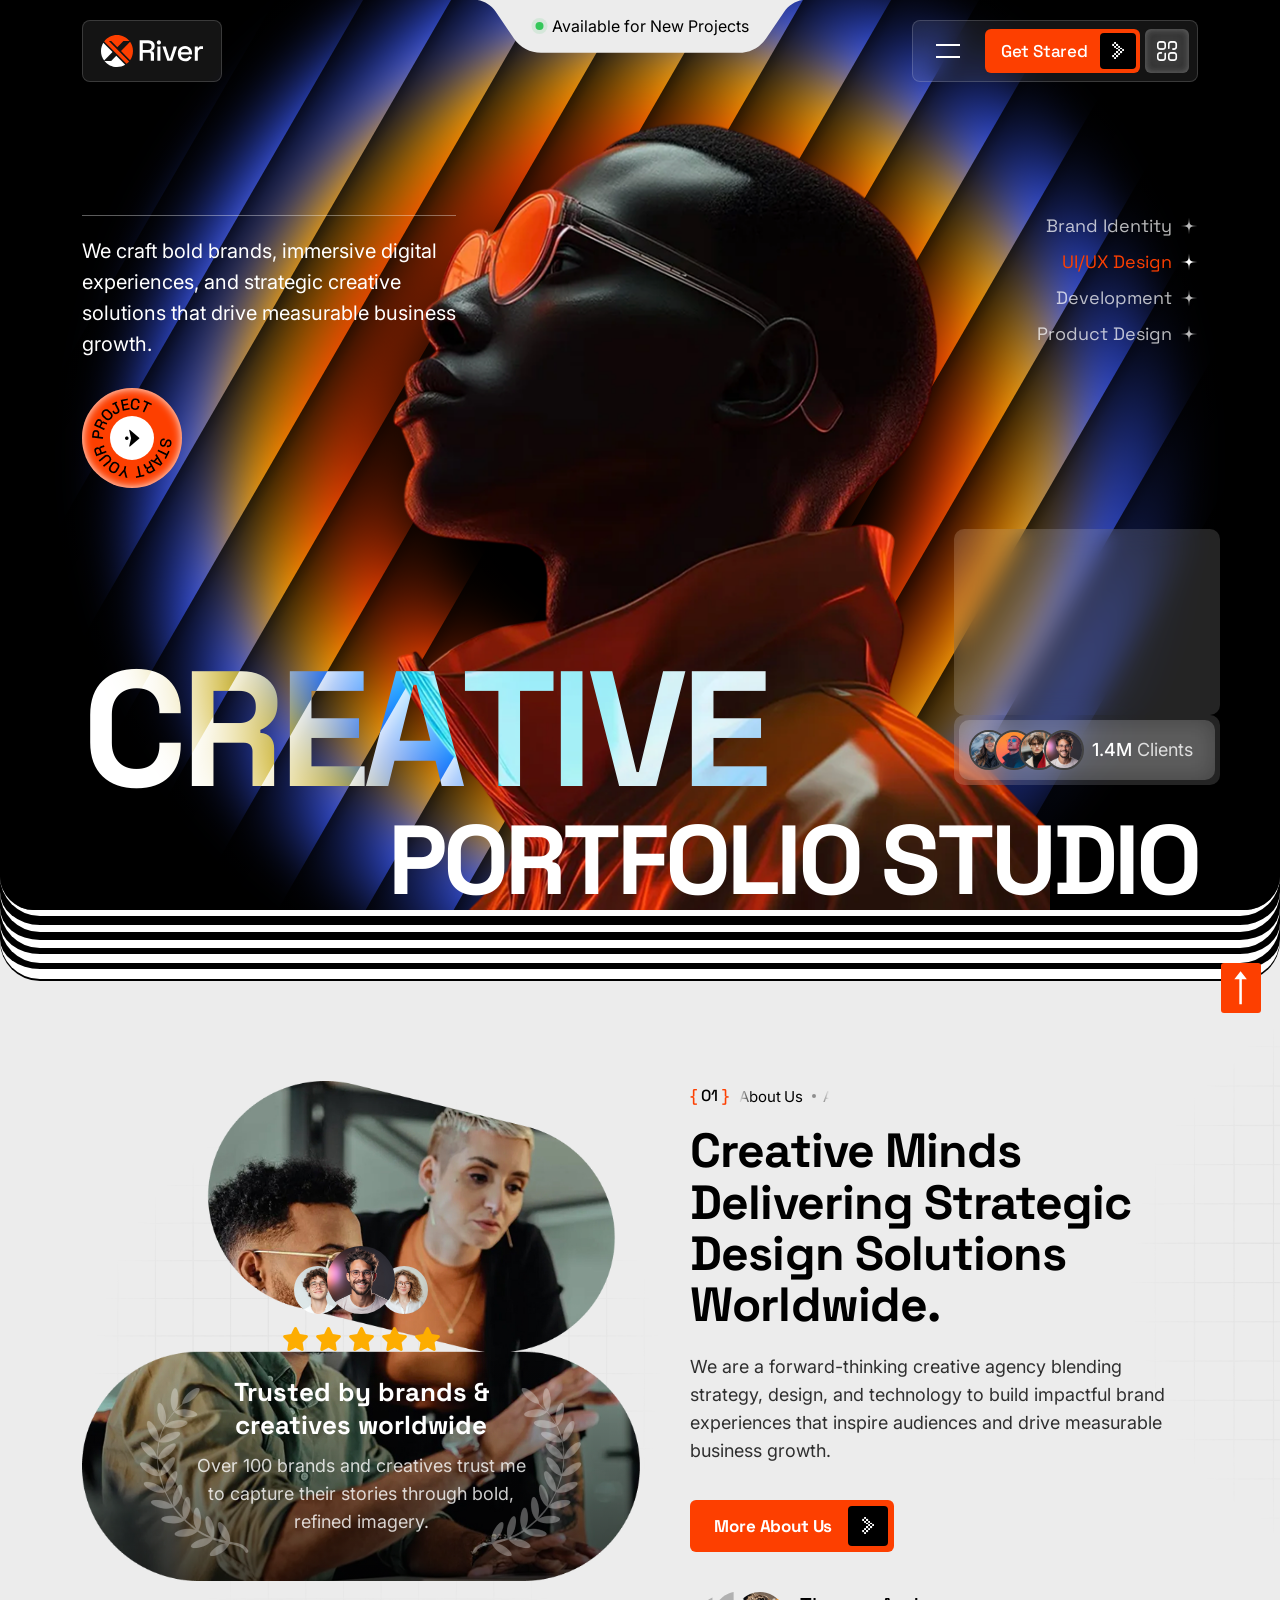
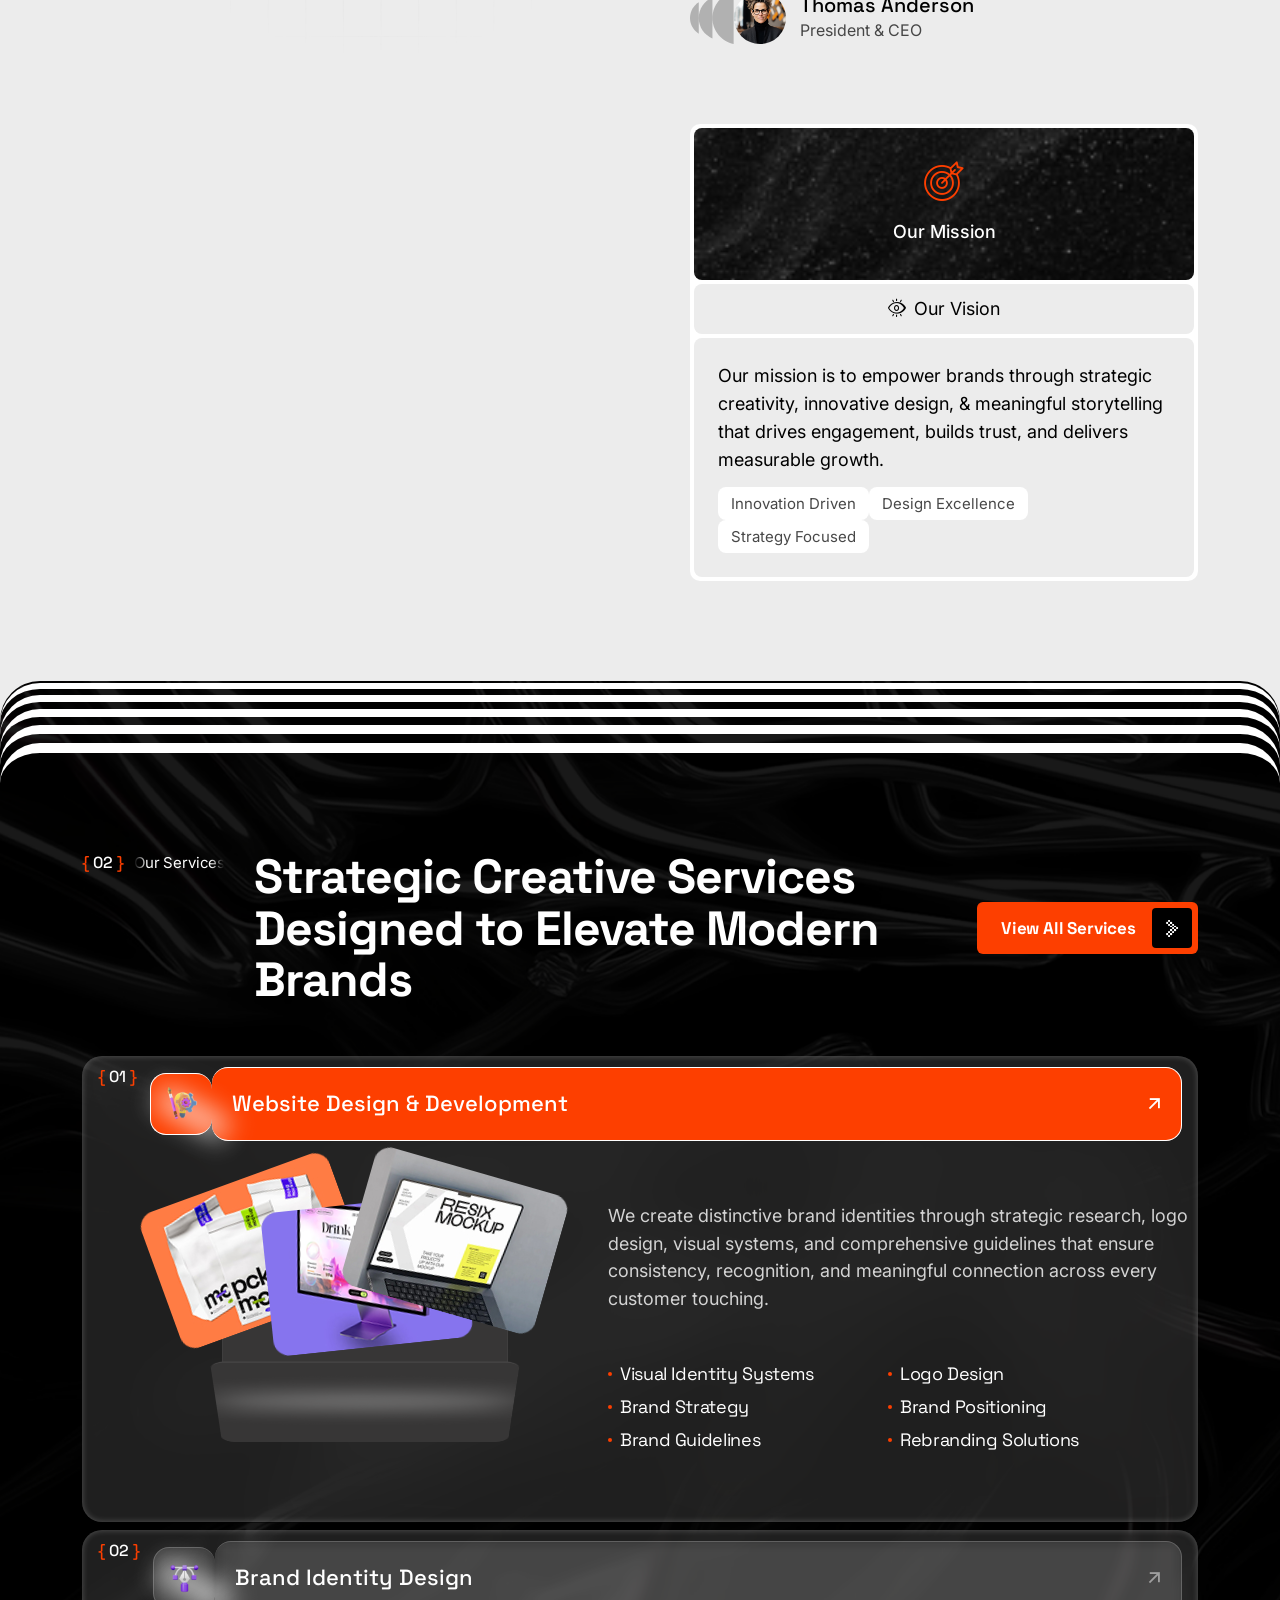
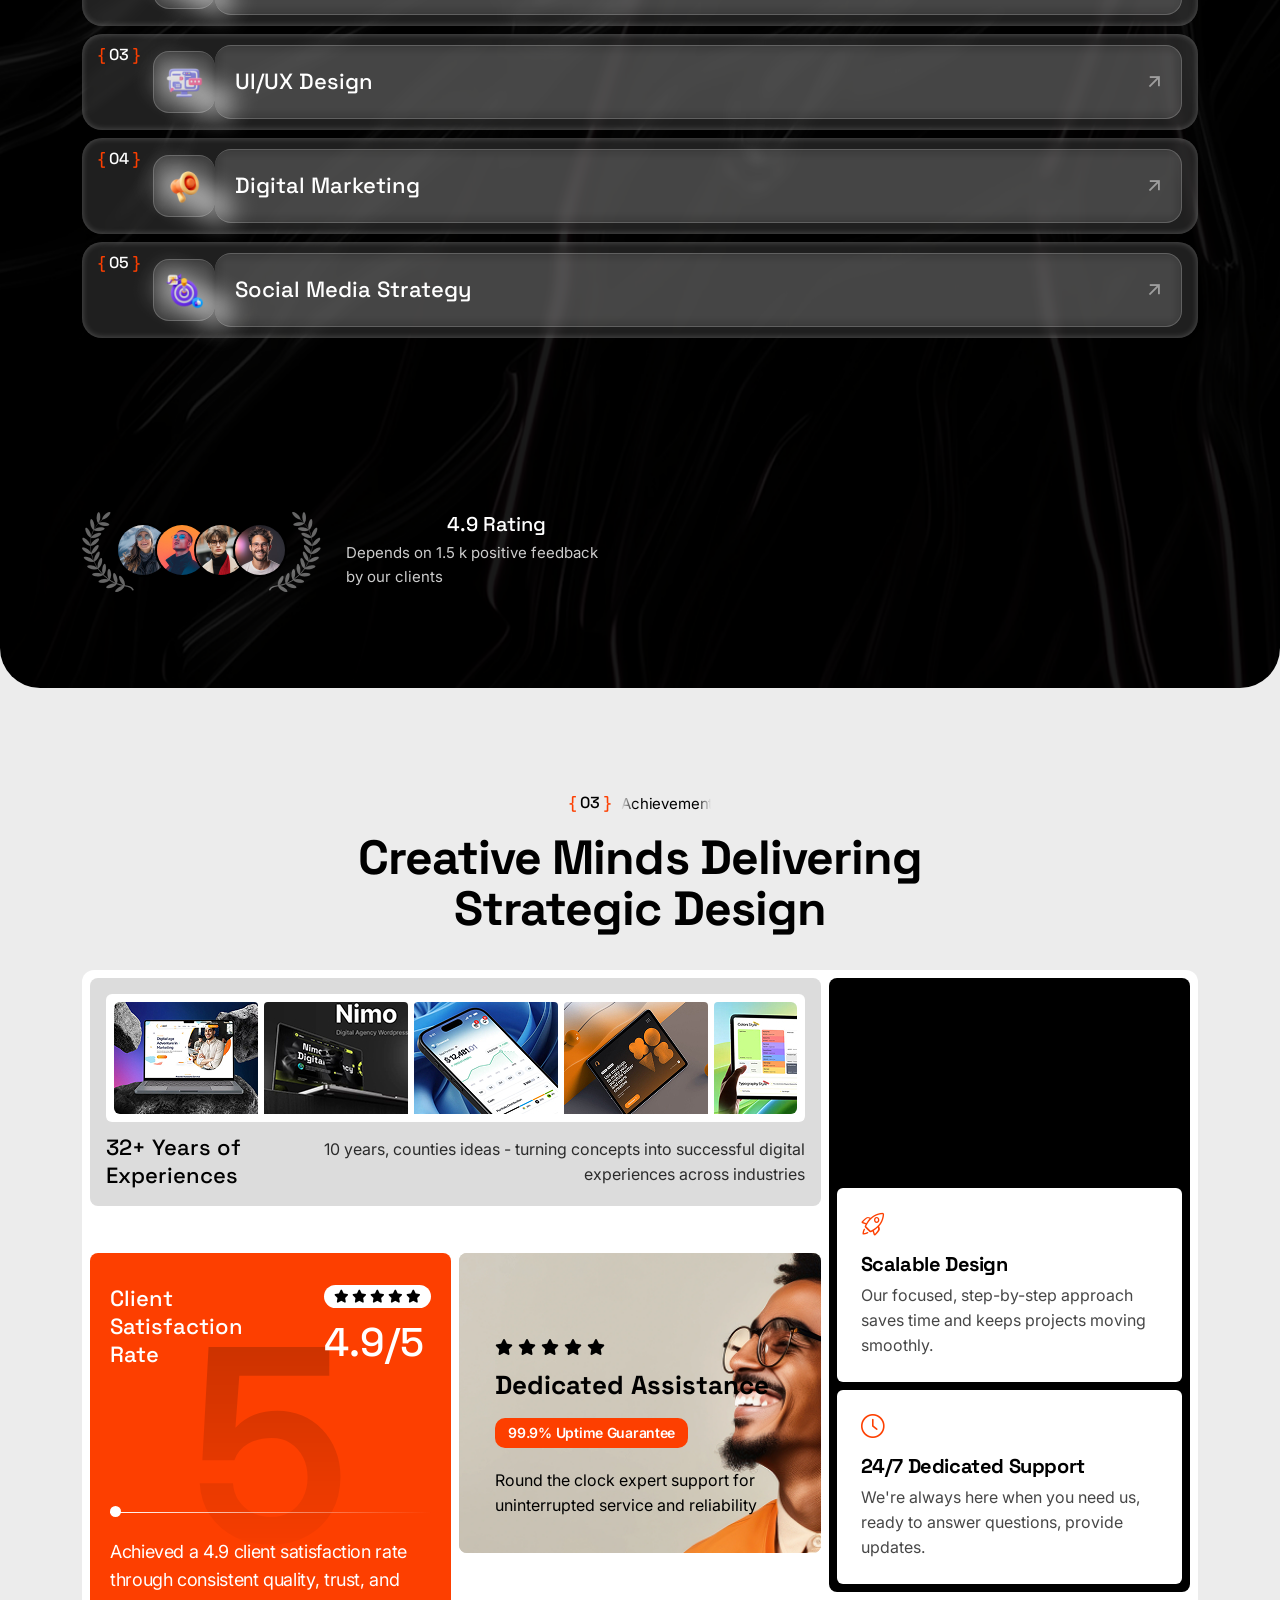
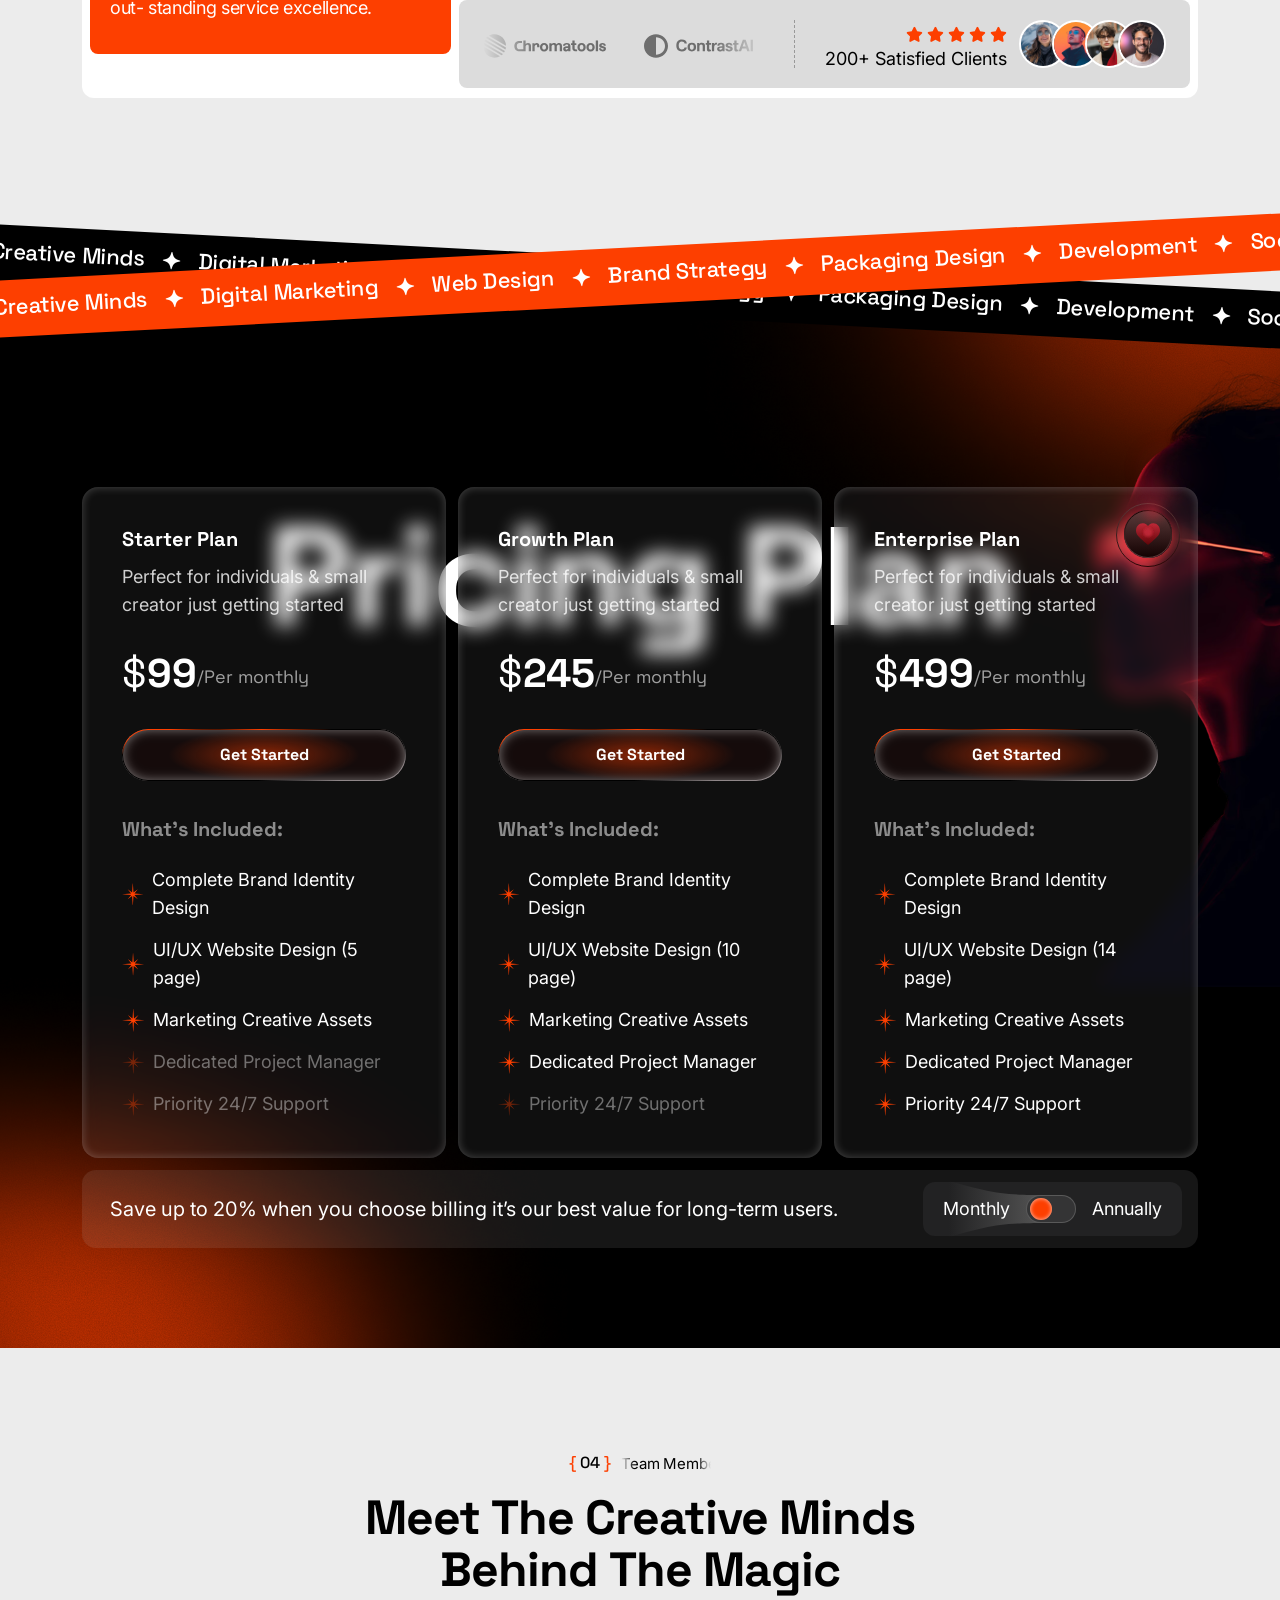
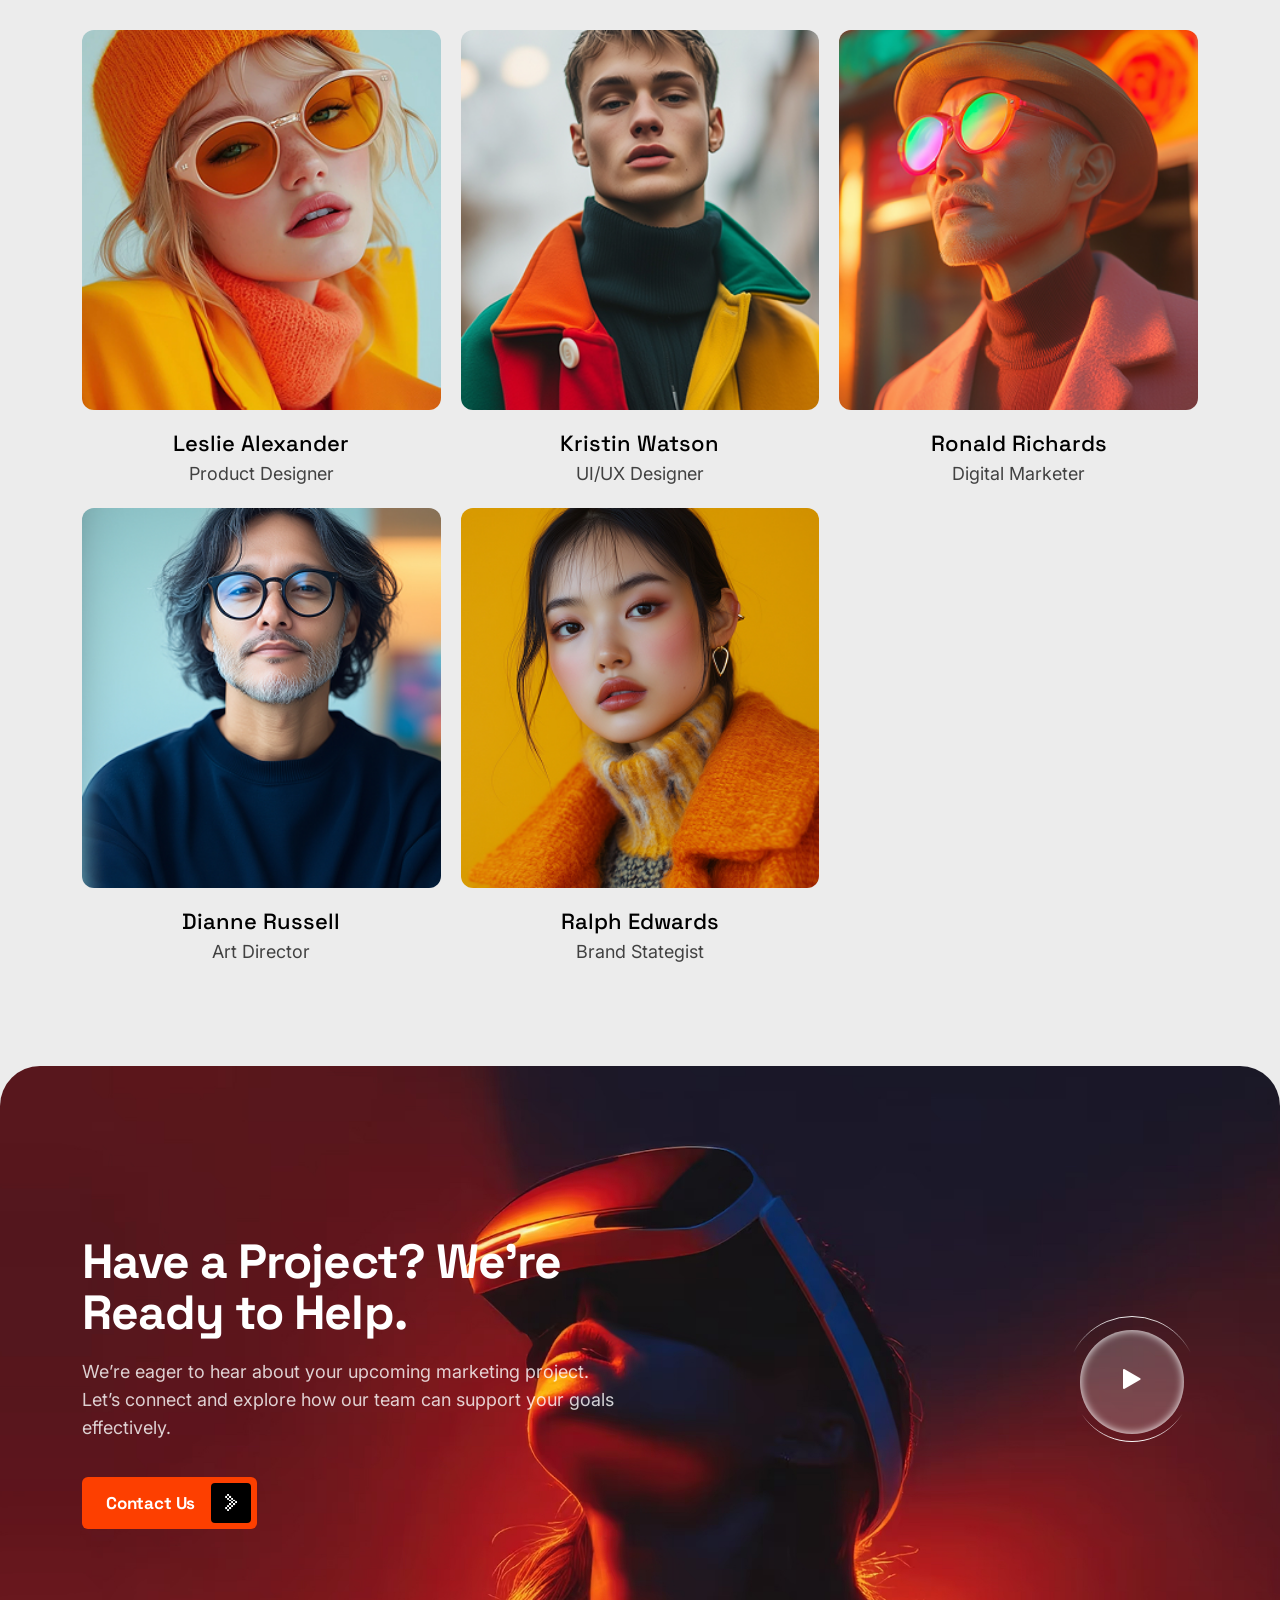
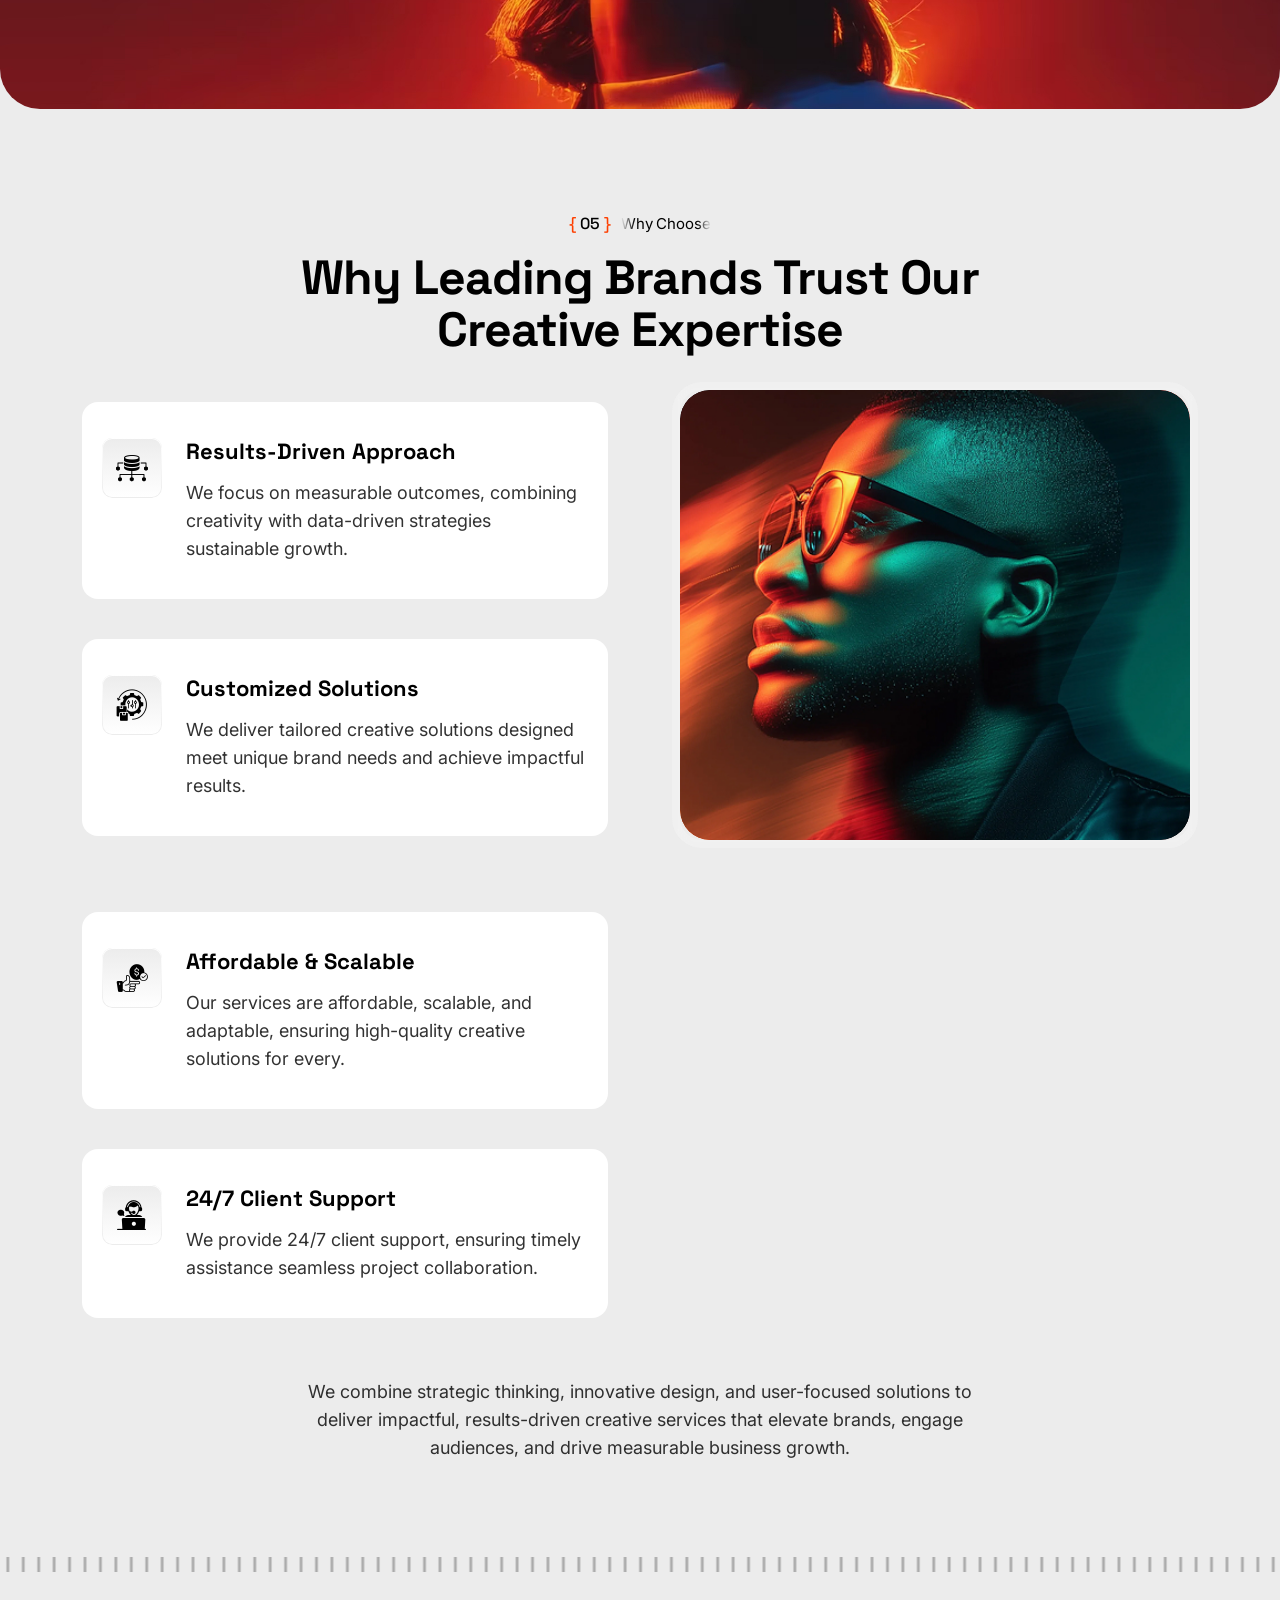
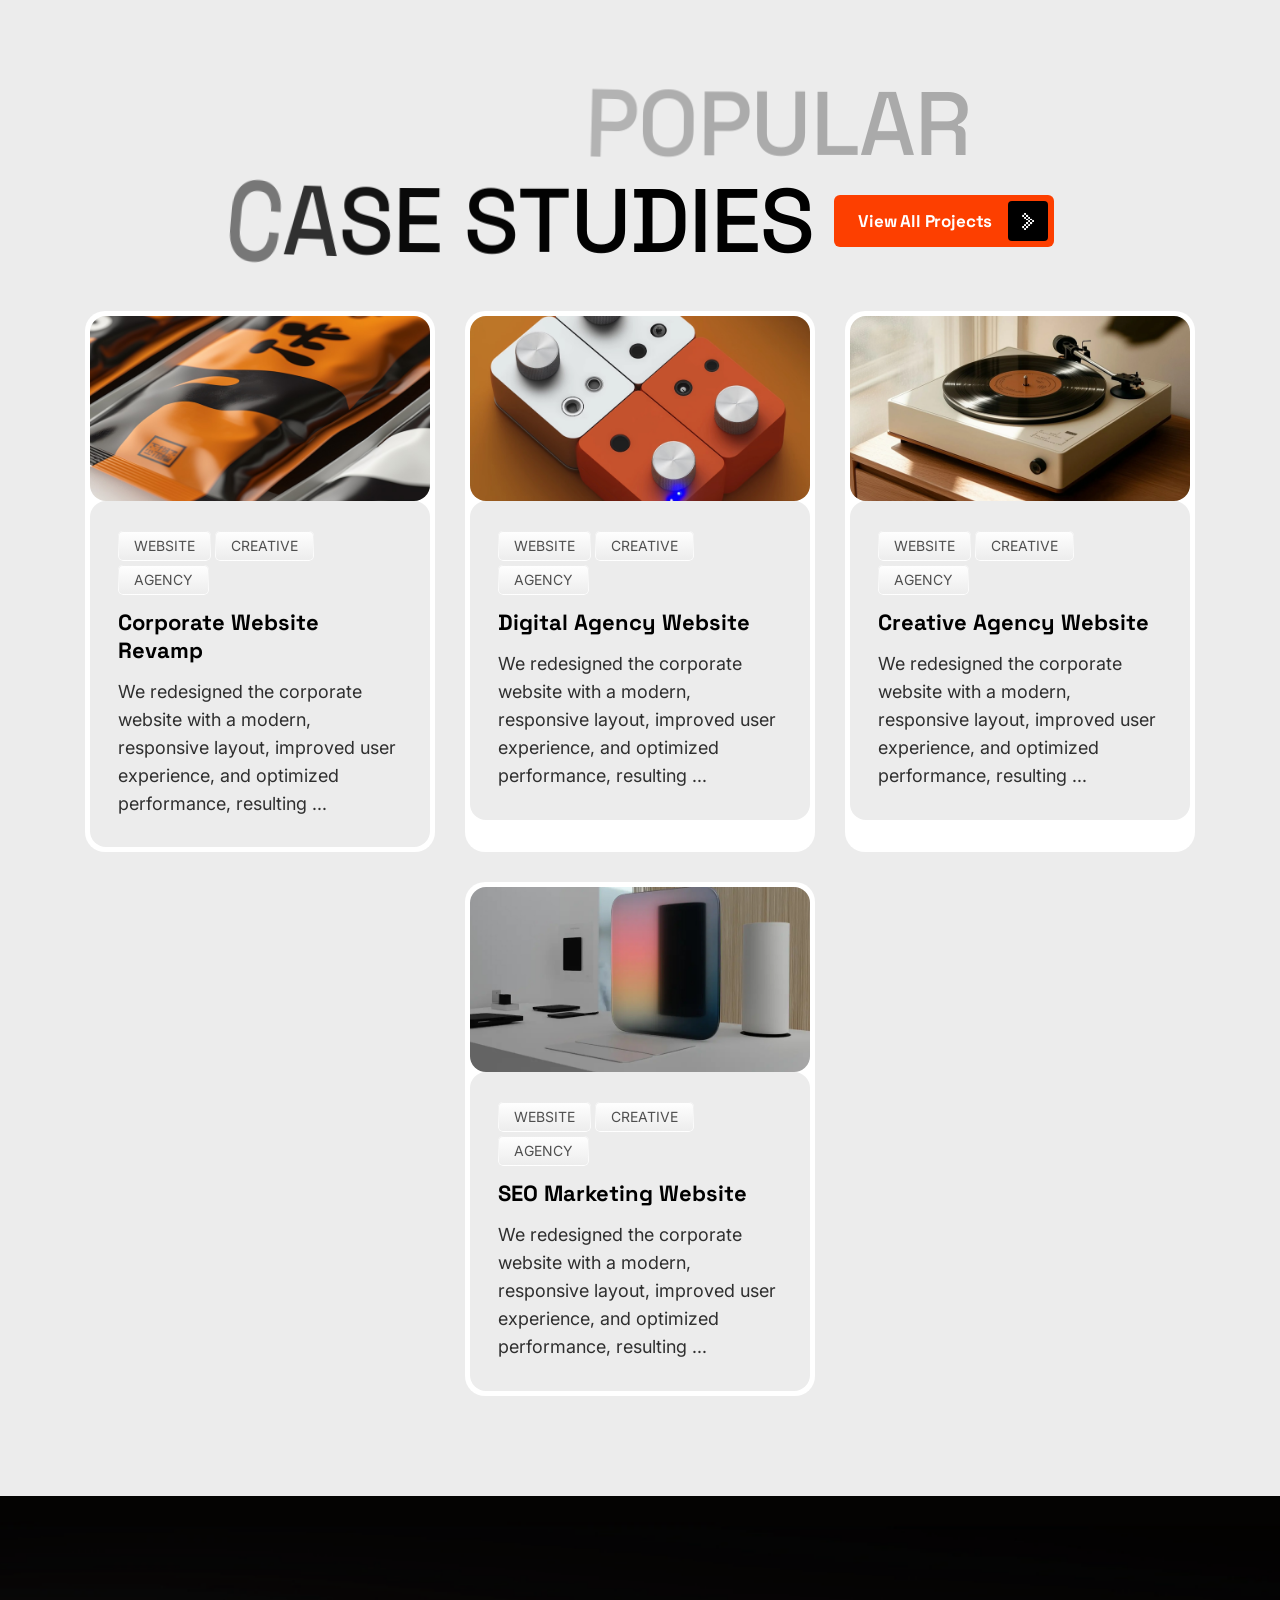
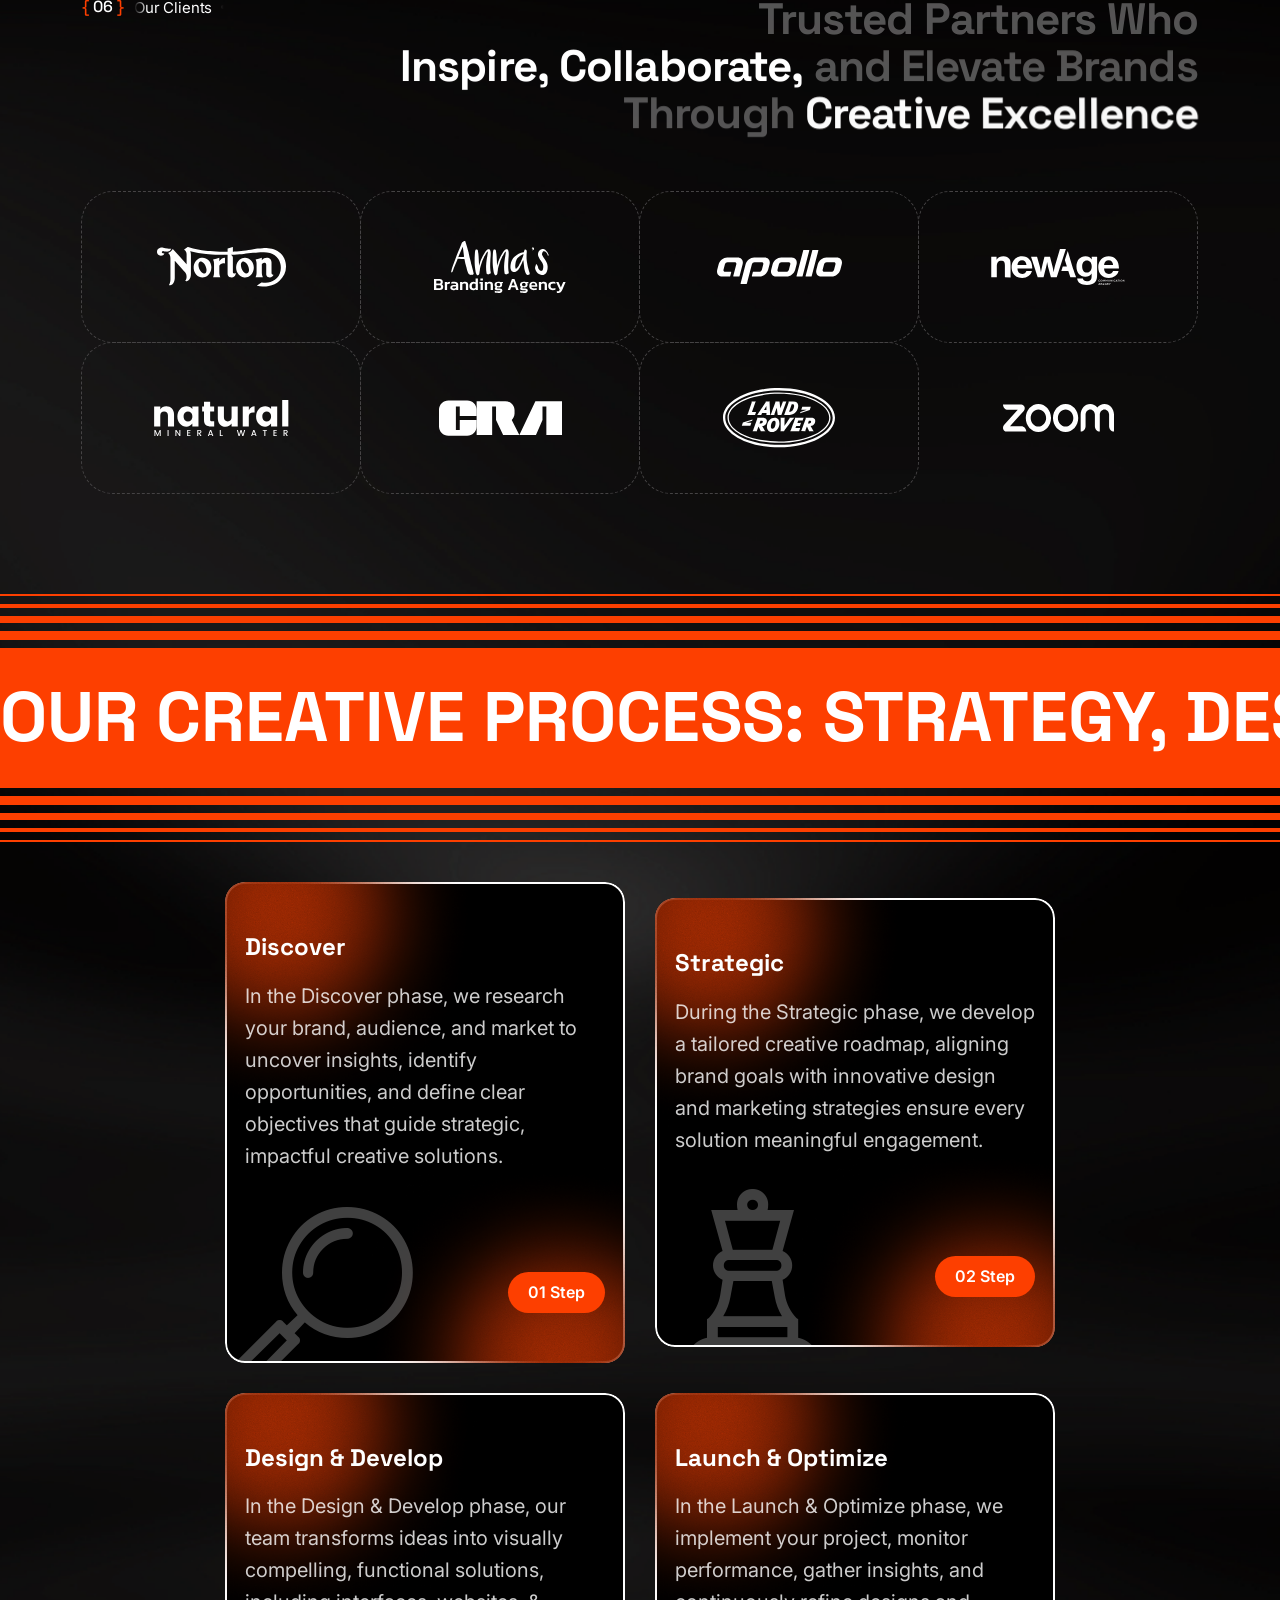
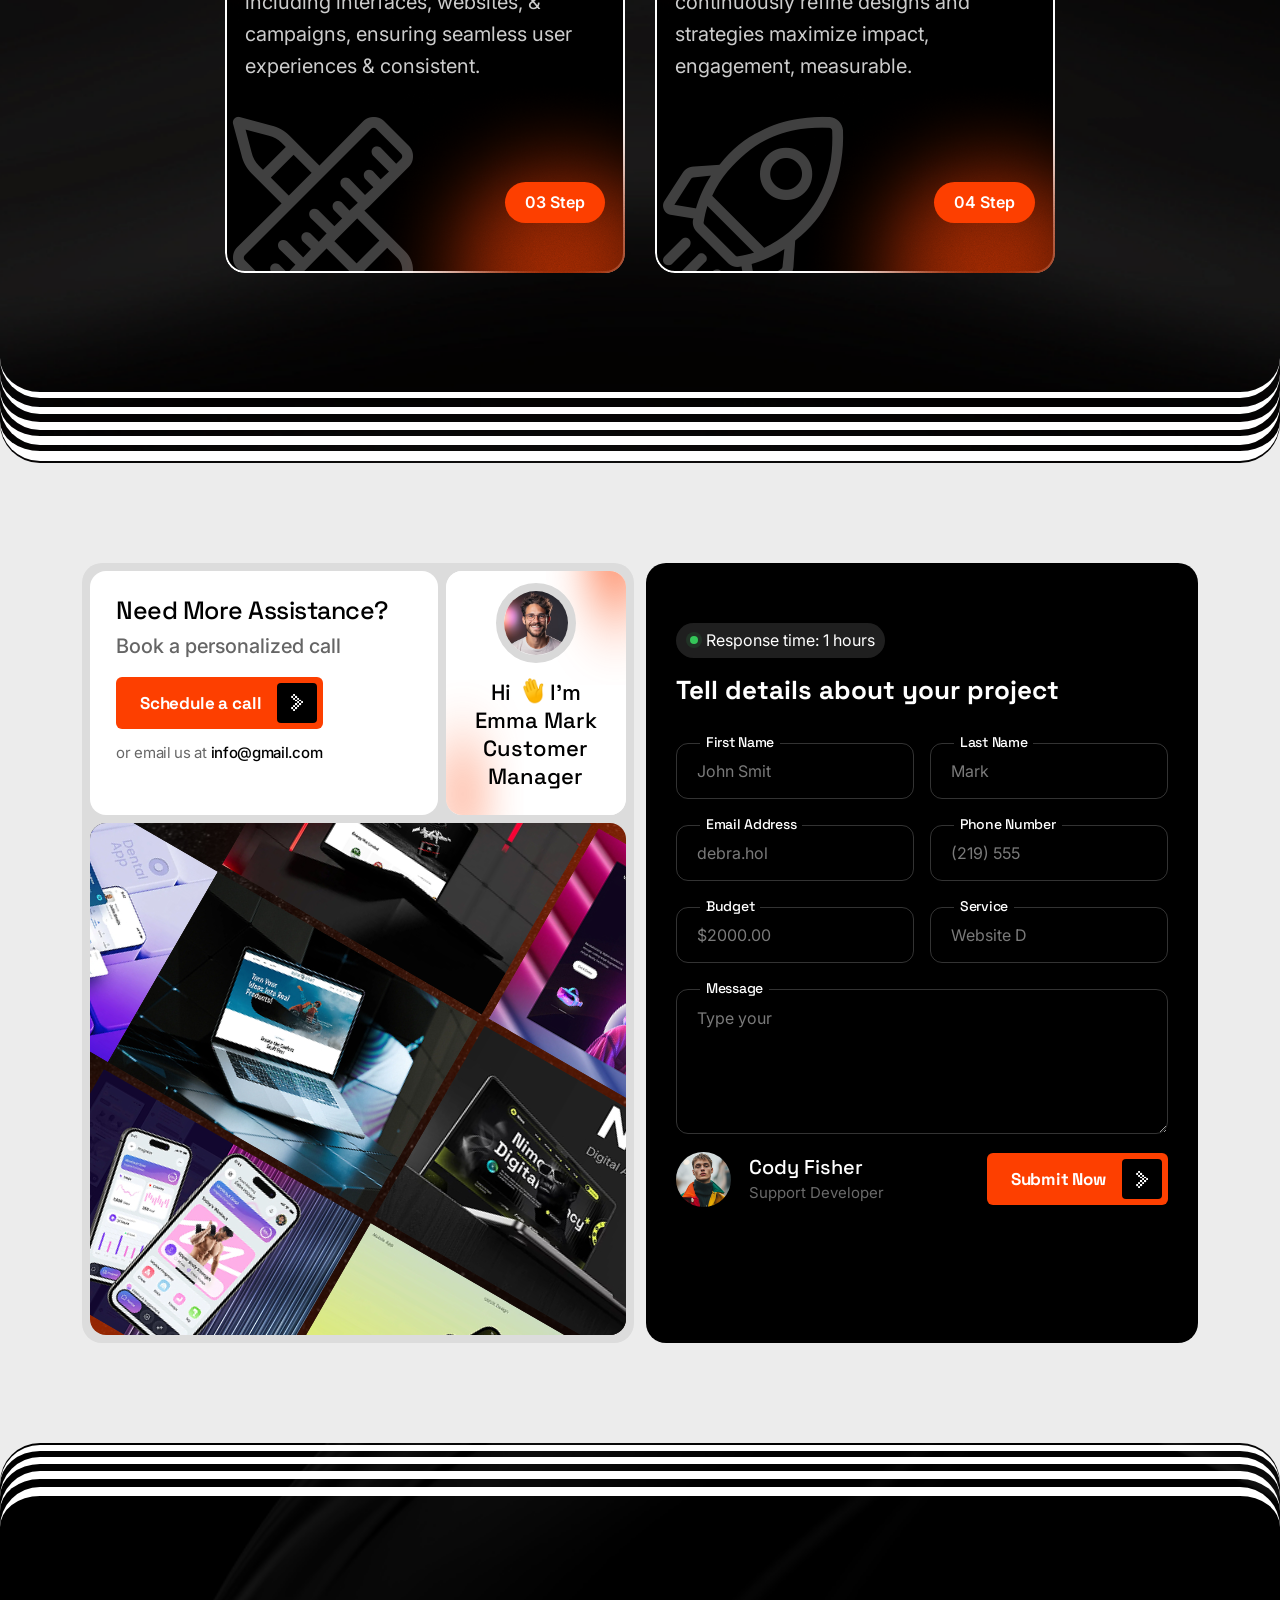
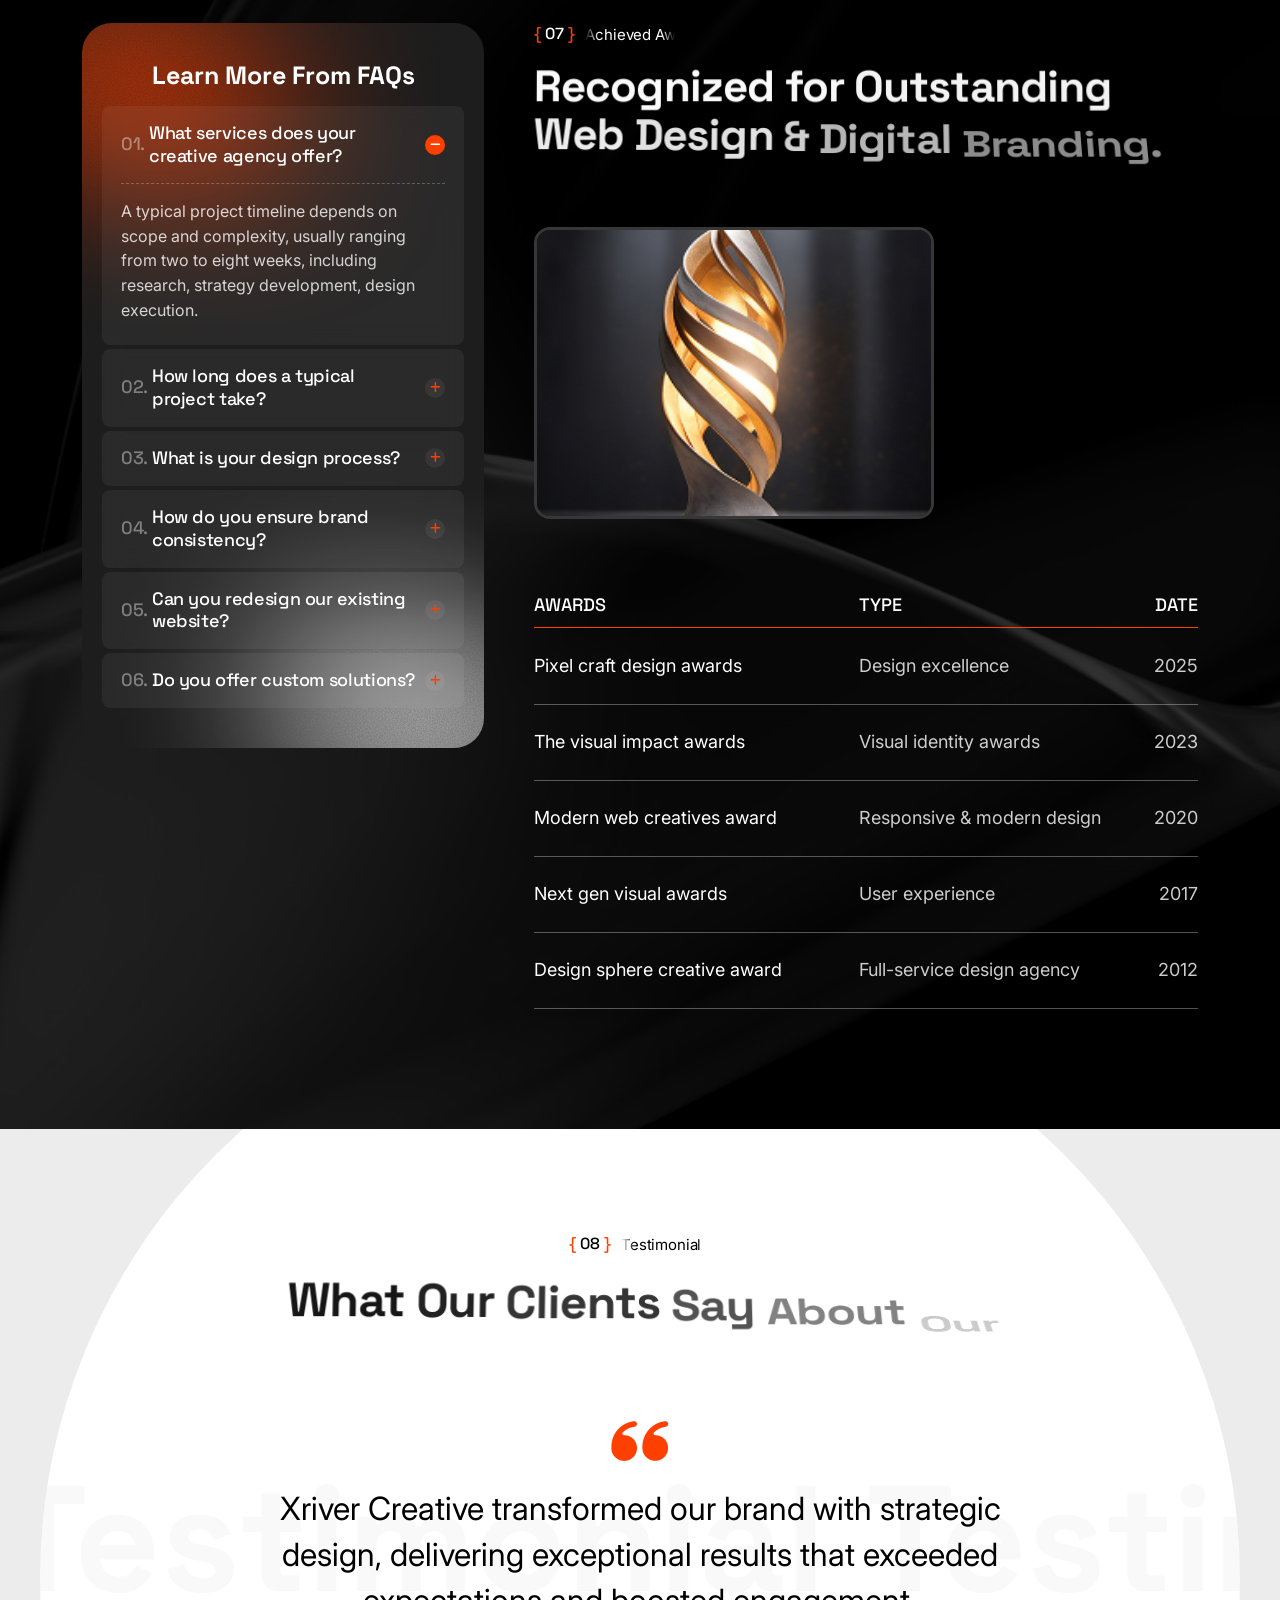
==== commit 4c503c1c: "h3-hero-animation" ====
--- a/index.html
+++ b/index.html
@@ -20,6 +20,7 @@
         <link rel="stylesheet" href="assets/css/animate.css">
         <link rel="stylesheet" href="assets/css/magnific-popup.css">
         <link rel="stylesheet" href="assets/css/flaticon_xriver.css">
+        <link rel="stylesheet" href="assets/css/thunder-font.css">
         <link rel="stylesheet" href="assets/css/main.css">
     </head>
 
@@ -29,15 +30,20 @@
         <div class="xr-home-1-wrapper ">
 
             <!-- start preloader -->
-            <div  class="sk-loader">
-                <div class="item-favicon-border">
-                    <div class="item-favicon">
-                        <img src="assets/img/logo/favicon-1.svg" alt="">
-                    </div>
-
-                    <div class="item-favicon-border-line-1"></div>
-                    <div class="item-favicon-border-line-2"></div>
-                    <div class="item-favicon-border-line-3"></div>
+            <div class="xr-preloader">
+                <div class="xr-preloader-inner">
+                    <h2 class="xr-preloader-text">
+                        <span>X</span>
+                        <span>R</span>
+                        <span>I</span>
+                        <span>V</span>
+                        <span>E</span>
+                        <span>R</span>
+                    </h2>
+            
+                    <div class="xr-preloader-line-wrap">
+                        <div class="xr-preloader-line"></div>
+                    </div>
                 </div>
             </div>
             <!-- end preloader -->
--- a/assets/css/thunder-font.css
+++ b/assets/css/thunder-font.css
@@ -0,0 +1,205 @@
+@font-face {
+    font-family: 'Thunder';
+    src: url('../fonts/Thunder-BlackHC.woff2') format('woff2'),
+        url('../fonts/Thunder-BlackHC.woff') format('woff');
+    font-weight: 900;
+    font-style: normal;
+    font-display: swap;
+}
+
+@font-face {
+    font-family: 'Thunder Black Ita';
+    src: url('../fonts/Thunder-BlackHCItalic.woff2') format('woff2'),
+        url('../fonts/Thunder-BlackHCItalic.woff') format('woff');
+    font-weight: 900;
+    font-style: italic;
+    font-display: swap;
+}
+
+@font-face {
+    font-family: 'Thunder';
+    src: url('../fonts/Thunder-BlackLC.woff2') format('woff2'),
+        url('../fonts/Thunder-BlackLC.woff') format('woff');
+    font-weight: 900;
+    font-style: normal;
+    font-display: swap;
+}
+
+@font-face {
+    font-family: 'Thunder Black Ita';
+    src: url('../fonts/Thunder-BlackLCItalic.woff2') format('woff2'),
+        url('../fonts/Thunder-BlackLCItalic.woff') format('woff');
+    font-weight: 900;
+    font-style: italic;
+    font-display: swap;
+}
+
+@font-face {
+    font-family: 'Thunder';
+    src: url('../fonts/Thunder-BoldHC.woff2') format('woff2'),
+        url('../fonts/Thunder-BoldHC.woff') format('woff');
+    font-weight: bold;
+    font-style: normal;
+    font-display: swap;
+}
+
+@font-face {
+    font-family: 'Thunder Ita';
+    src: url('../fonts/Thunder-BoldHCItalic.woff2') format('woff2'),
+        url('../fonts/Thunder-BoldHCItalic.woff') format('woff');
+    font-weight: bold;
+    font-style: italic;
+    font-display: swap;
+}
+
+@font-face {
+    font-family: 'Thunder';
+    src: url('../fonts/Thunder-BoldLC.woff2') format('woff2'),
+        url('../fonts/Thunder-BoldLC.woff') format('woff');
+    font-weight: bold;
+    font-style: normal;
+    font-display: swap;
+}
+
+@font-face {
+    font-family: 'Thunder Ita';
+    src: url('../fonts/Thunder-BoldLCItalic.woff2') format('woff2'),
+        url('../fonts/Thunder-BoldLCItalic.woff') format('woff');
+    font-weight: bold;
+    font-style: italic;
+    font-display: swap;
+}
+
+@font-face {
+    font-family: 'Thunder ExtBd';
+    src: url('../fonts/Thunder-ExtraBoldHC.woff2') format('woff2'),
+        url('../fonts/Thunder-ExtraBoldHC.woff') format('woff');
+    font-weight: bold;
+    font-style: normal;
+    font-display: swap;
+}
+
+@font-face {
+    font-family: 'Thunder ExtBd Ita';
+    src: url('../fonts/Thunder-ExtraBoldHCItalic.woff2') format('woff2'),
+        url('../fonts/Thunder-ExtraBoldHCItalic.woff') format('woff');
+    font-weight: bold;
+    font-style: italic;
+    font-display: swap;
+}
+
+@font-face {
+    font-family: 'Thunder ExtBd';
+    src: url('../fonts/Thunder-ExtraBoldLC.woff2') format('woff2'),
+        url('../fonts/Thunder-ExtraBoldLC.woff') format('woff');
+    font-weight: bold;
+    font-style: normal;
+    font-display: swap;
+}
+
+@font-face {
+    font-family: 'Thunder ExtBd Ita';
+    src: url('../fonts/Thunder-ExtraBoldLCItalic.woff2') format('woff2'),
+        url('../fonts/Thunder-ExtraBoldLCItalic.woff') format('woff');
+    font-weight: bold;
+    font-style: italic;
+    font-display: swap;
+}
+
+@font-face {
+    font-family: 'Thunder ExtLt';
+    src: url('../fonts/Thunder-ExtraLightHC.woff2') format('woff2'),
+        url('../fonts/Thunder-ExtraLightHC.woff') format('woff');
+    font-weight: 200;
+    font-style: normal;
+    font-display: swap;
+}
+
+@font-face {
+    font-family: 'Thunder ExtLt Ita';
+    src: url('../fonts/Thunder-ExtraLightHCItalic.woff2') format('woff2'),
+        url('../fonts/Thunder-ExtraLightHCItalic.woff') format('woff');
+    font-weight: 200;
+    font-style: italic;
+    font-display: swap;
+}
+
+@font-face {
+    font-family: 'Thunder ExtLt';
+    src: url('../fonts/Thunder-ExtraLightLC.woff2') format('woff2'),
+        url('../fonts/Thunder-ExtraLightLC.woff') format('woff');
+    font-weight: 200;
+    font-style: normal;
+    font-display: swap;
+}
+
+@font-face {
+    font-family: 'Thunder ExtLt Ita';
+    src: url('../fonts/Thunder-ExtraLightLCItalic.woff2') format('woff2'),
+        url('../fonts/Thunder-ExtraLightLCItalic.woff') format('woff');
+    font-weight: 200;
+    font-style: italic;
+    font-display: swap;
+}
+
+@font-face {
+    font-family: 'Thunder';
+    src: url('../fonts/Thunder-HC.woff2') format('woff2'),
+        url('../fonts/Thunder-HC.woff') format('woff');
+    font-weight: normal;
+    font-style: normal;
+    font-display: swap;
+}
+
+@font-face {
+    font-family: 'Thunder Ita';
+    src: url('../fonts/Thunder-HCItalic.woff2') format('woff2'),
+        url('../fonts/Thunder-HCItalic.woff') format('woff');
+    font-weight: normal;
+    font-style: italic;
+    font-display: swap;
+}
+
+@font-face {
+    font-family: 'Thunder';
+    src: url('../fonts/Thunder-LC.woff2') format('woff2'),
+        url('../fonts/Thunder-LC.woff') format('woff');
+    font-weight: normal;
+    font-style: normal;
+    font-display: swap;
+}
+
+@font-face {
+    font-family: 'Thunder Ita';
+    src: url('../fonts/Thunder-LCItalic.woff2') format('woff2'),
+        url('../fonts/Thunder-LCItalic.woff') format('woff');
+    font-weight: normal;
+    font-style: italic;
+    font-display: swap;
+}
+
+
+@font-face {
+    font-family: 'ThunderMed';
+    src: url('../fonts/Thunder-MediumLC.eot'); /* IE9 Compat Modes */
+    src: url('../fonts/Thunder-MediumLC.eot?#iefix') format('embedded-opentype'), /* IE6-IE8 */
+         url('../fonts/Thunder-MediumLC.woff') format('woff'), /* Modern Browsers */
+         url('../fonts/Thunder-MediumLC.woff2') format('woff2'), /* Modern Browsers */
+         url('../fonts/Thunder-MediumLC.ttf') format('truetype'); /* Safari, Android, iOS */
+    font-style: normal;
+    font-weight: normal;
+    text-rendering: optimizeLegibility;
+}
+
+@font-face {
+    font-family: 'ThunderSemBd';
+    src: url('../fonts/Thunder-SemiBoldLC.eot'); /* IE9 Compat Modes */
+    src: url('../fonts/Thunder-SemiBoldLC.eot?#iefix') format('embedded-opentype'), /* IE6-IE8 */
+         url('../fonts/Thunder-SemiBoldLC.woff') format('woff'), /* Modern Browsers */
+         url('../fonts/Thunder-SemiBoldLC.woff2') format('woff2'), /* Modern Browsers */
+         url('../fonts/Thunder-SemiBoldLC.ttf') format('truetype'); /* Safari, Android, iOS */
+    font-style: normal;
+    font-weight: normal;
+    text-rendering: optimizeLegibility;
+}
+
--- a/assets/css/main.css
+++ b/assets/css/main.css
@@ -68,19 +68,19 @@
 */
 @import url("https://fonts.googleapis.com/css2?family=Inter:ital,opsz,wght@0,14..32,100..900;1,14..32,100..900&display=swap");
 @import url("https://fonts.googleapis.com/css2?family=Space+Grotesk:wght@300..700&display=swap");
+@import url("https://fonts.googleapis.com/css2?family=Big+Shoulders:opsz,wght@10..72,100..900&display=swap");
 :root {
   scroll-behavior: inherit;
   --xr-font-1: "Inter", sans-serif;
   --xr-font-2: "Space Grotesk", sans-serif;
   --xr-font-3: "Thunder";
+  --xr-font-4: "Big Shoulders", sans-serif;
   --xr-clr-pr-1: #FD3F00;
   --xr-clr-pr-2: #FFDD5E;
+  --xr-clr-pr-3: #EF31BF;
   --xr-clr-sd-2: #777EFF;
   --xr-clr-sd-3: #F35F36;
-  --sk-clr-black-1: #050221;
-  --sk-clr-white-1: #EBEBEB;
-  --xr-clr-gray-1: #ECECEC;
-  --sk-clr-gd-1: linear-gradient(92.62deg, #EA9354 0.03%, #8D40D7 54.05%, #863AEB 99.97%);
+  --xr-clr-gd-3: linear-gradient(135deg, #EF31BF 0%, #2754E9 100%);
   --xr-cube-1: all .4s cubic-bezier(.18,.82,.41,1);
   --xr-cube-2: cubic-bezier(0.55, 0.085, 0, 0.99);
 }
@@ -200,7 +200,7 @@
     border: none;
   }
   ::-webkit-scrollbar-thumb {
-    background: var(--sk-clr-pr-1);
+    background: var(--xr-clr-pr-1);
     border-radius: 6px;
   }
 }
@@ -1141,6 +1141,19 @@
   margin-bottom: 0;
 }
 
+.xr-p-3 {
+  font-family: var(--xr-font-2);
+  font-weight: 400;
+  font-size: 18px;
+  color: #fff;
+  line-height: 1.555;
+  margin-bottom: 0;
+}
+.xr-p-3:is(.has-black) {
+  color: #000;
+  opacity: 80%;
+}
+
 .xr-h-1 {
   font-family: var(--xr-font-2);
   font-weight: 500;
@@ -1158,6 +1171,14 @@
   margin-bottom: 0;
 }
 
+.xr-h-3 {
+  font-family: var(--xr-font-4);
+  font-weight: 700;
+  color: #fff;
+  line-height: 1.055;
+  margin-bottom: 0;
+}
+
 .xr-subtitle-1 {
   display: inline-flex;
   align-items: center;
@@ -1199,6 +1220,81 @@
   top: 9px;
   right: -13px;
   opacity: 40%;
+}
+
+.xr-subtitle-3 {
+  display: inline-flex;
+  align-items: center;
+  gap: 12px;
+  flex: 0 0 auto;
+}
+.xr-subtitle-3-number {
+  font-family: var(--xr-font-2);
+  color: #fff;
+  width: 28px;
+  height: 28px;
+  background-color: rgba(255, 255, 255, 0.2);
+  border-radius: 50%;
+  display: flex;
+  align-items: center;
+  justify-content: center;
+  font-size: 13px;
+  font-weight: 500;
+  margin-bottom: 0;
+}
+.xr-subtitle-3-line {
+  height: 1px;
+  width: 76px;
+  background: #fff;
+  border-radius: 30px;
+  opacity: 32%;
+}
+.xr-subtitle-3-text {
+  font-family: var(--xr-font-2);
+  color: #fff;
+  background: radial-gradient(136.29% 136.29% at 50% 50%, #000000 0%, #054ECF 100%);
+  box-shadow: 0px 4px 4px rgba(0, 0, 0, 0.25);
+  border-radius: 100px;
+  margin-bottom: 0;
+  font-size: 16px;
+  font-weight: 500;
+  letter-spacing: -2%;
+  display: inline-flex;
+  align-items: center;
+  gap: 7px;
+  padding: 6px 20px;
+}
+.xr-subtitle-3-text .dot-elm {
+  width: 16px;
+  height: 16px;
+  display: inline-flex;
+  align-items: center;
+  justify-content: center;
+  background: rgba(239, 49, 191, 0.22);
+  border-radius: 50%;
+  position: relative;
+  z-index: 1;
+}
+.xr-subtitle-3-text .dot-elm::after {
+  content: "";
+  position: absolute;
+  width: 8px;
+  height: 8px;
+  background-color: var(--xr-clr-pr-3);
+  z-index: 1;
+  border-radius: 50%;
+  animation: wa-fade-in-out 3s linear infinite forwards;
+}
+.xr-subtitle-3:is(.has-black) .xr-subtitle-3-number {
+  background-color: #fff;
+  color: #000;
+}
+.xr-subtitle-3:is(.has-black) .xr-subtitle-3-line {
+  background: #000;
+}
+.xr-subtitle-3:is(.has-black) .xr-subtitle-3-text {
+  background: radial-gradient(136.29% 136.29% at 50% 50%, #ECECEC 0%, #054ECF 100%);
+  color: #000;
 }
 
 .xr-sec-title-1 {
@@ -1284,6 +1380,53 @@
   }
 }
 
+.xr-sec-title-3 {
+  font-family: var(--xr-font-4);
+  color: #fff;
+  font-weight: 700;
+  letter-spacing: -2%;
+  font-size: 72px;
+  line-height: 1.055;
+  margin-bottom: 0;
+}
+.xr-sec-title-3 span {
+  opacity: 40%;
+  display: inline;
+}
+@media only screen and (min-width: 1400px) and (max-width: 1599px) {
+  .xr-sec-title-3 {
+    font-size: 60px;
+  }
+}
+@media only screen and (min-width: 1200px) and (max-width: 1399px) {
+  .xr-sec-title-3 {
+    font-size: 55px;
+  }
+}
+@media only screen and (min-width: 992px) and (max-width: 1199px) {
+  .xr-sec-title-3 {
+    font-size: 50px;
+  }
+}
+@media only screen and (min-width: 768px) and (max-width: 991px) {
+  .xr-sec-title-3 {
+    font-size: 45px;
+  }
+}
+@media (max-width: 767px) {
+  .xr-sec-title-3 {
+    font-size: 35px;
+  }
+}
+@media only screen and (min-width: 576px) and (max-width: 767px) {
+  .xr-sec-title-3 {
+    font-size: 40px;
+  }
+}
+.xr-sec-title-3:is(.has-black) {
+  color: #000;
+}
+
 /* 
     typography-end
 */
@@ -1323,6 +1466,15 @@
 }
 .xr-offcanvas-btn-2 i {
   margin-right: -10px;
+}
+
+.xr-offcanvas-btn-3 {
+  background: linear-gradient(302deg, #EF31BF 0%, #2754E9 100%);
+  width: 68px;
+  height: 44px;
+  border-radius: 100px;
+  color: #fff;
+  font-size: 20px;
 }
 
 .xr-pr-btn-1 {
@@ -1481,6 +1633,35 @@
 }
 .xr-sd-btn-2:hover::before {
   opacity: 1;
+}
+
+.xr-pr-btn-3 {
+  font-family: var(--xr-font-4);
+  background: var(--xr-clr-gd-3);
+  line-height: 1;
+  display: inline-flex;
+  gap: 12px;
+  padding: 8px;
+  padding-left: 26px;
+  border-radius: 100px;
+  align-items: center;
+  color: #fff;
+  font-size: 16px;
+  font-weight: 800;
+}
+.xr-pr-btn-3 .icon {
+  width: 40px;
+  height: 40px;
+  display: flex;
+  align-items: center;
+  justify-content: center;
+  background: linear-gradient(214.38deg, #FFFFFF 13.42%, #F2D2FF 66.14%, #434FE3 107.53%);
+  border-radius: 50%;
+}
+.xr-pr-btn-3 .icon i {
+  background: var(--xr-clr-gd-3);
+  background-clip: text;
+  -webkit-text-fill-color: transparent;
 }
 
 /* 
@@ -2018,183 +2199,110 @@
 /* 
 	preloader-css-start
 */
-.sk-loader {
+.xr-preloader {
   position: fixed;
-  top: 0;
-  left: 0;
-  width: 100%;
+  inset: 0;
+  background: #0d0d0d;
+  display: flex;
+  align-items: center;
+  justify-content: center;
+  z-index: 99999;
+  overflow: hidden;
+  transition: 0.3s;
+}
+.xr-preloader-inner {
+  text-align: center;
+}
+.xr-preloader-text {
+  font-size: 60px;
+  font-weight: 800;
+  letter-spacing: 0.1em;
+  color: #fff;
+}
+@media only screen and (min-width: 768px) and (max-width: 991px) {
+  .xr-preloader-text {
+    font-size: 50px;
+  }
+}
+@media (max-width: 767px) {
+  .xr-preloader-text {
+    font-size: 30px;
+  }
+}
+@media only screen and (min-width: 576px) and (max-width: 767px) {
+  .xr-preloader-text {
+    font-size: 40px;
+  }
+}
+.xr-preloader-text span {
+  display: inline-block;
+  opacity: 0;
+  transform: translateY(80px);
+  animation: letterReveal 0.8s forwards;
+}
+.xr-preloader-text span:nth-child(1) {
+  color: var(--xr-clr-pr-1);
+}
+.xr-preloader-line-wrap {
+  width: 200px;
+  height: 2px;
+  background: rgba(255, 255, 255, 0.1);
+  margin: 30px auto 0;
+  overflow: hidden;
+}
+.xr-preloader-line {
+  width: 0%;
   height: 100%;
-  z-index: 1000;
-  background-color: #000;
-  transition: 0.8s;
-  display: flex;
-  align-items: center;
-  justify-content: center;
-  perspective: 2000px;
-}
-.sk-loader .item-favicon-border {
-  width: 94px;
-  height: 94px;
-  background: var(--sk-clr-black-2);
-  box-shadow: 0px 6px 10px rgba(0, 0, 0, 0.25), inset 0px -4px 4px rgba(0, 33, 1, 0.3), inset 0px 4px 4px var(--sk-clr-sd-1);
-  border-radius: 79px;
-  display: flex;
-  align-items: center;
-  justify-content: center;
-  position: relative;
-  z-index: 1;
-  transition: 0.5s;
-}
-.sk-loader .item-favicon-border-line-1 {
-  position: absolute;
-  top: 0;
-  left: 0;
-  width: 100%;
-  height: 100%;
-  border: 1px solid var(--sk-clr-sd-1);
-  border-radius: 50%;
-  animation: skf2item-favicon-border-line-3 3s linear infinite;
-}
-.sk-loader .item-favicon-border-line-2 {
-  position: absolute;
-  top: 0;
-  left: 0;
-  width: 100%;
-  height: 100%;
-  border: 1px solid var(--sk-clr-sd-1);
-  border-radius: 50%;
-  animation: skf2item-favicon-border-line-3 3s linear infinite;
-  animation-delay: 1s;
-}
-.sk-loader .item-favicon-border-line-3 {
-  position: absolute;
-  top: 0;
-  left: 0;
-  width: 100%;
-  height: 100%;
-  border: 1px solid var(--sk-clr-sd-1);
-  border-radius: 50%;
-  animation: skf2item-favicon-border-line-3 3s linear infinite;
-  animation-delay: 2s;
-}
-@keyframes skf2item-favicon-border-line-3 {
-  0% {
-    transform: scale(1);
+  background: var(--xr-clr-pr-1);
+  animation: loadLine 2s ease forwards infinite;
+}
+.xr-preloader:is(.loaded) {
+  opacity: 0;
+}
+@keyframes letterReveal {
+  to {
     opacity: 1;
-  }
-  100% {
-    transform: scale(1.7);
-    opacity: 0;
-  }
-}
-.sk-loader:is(.loaded) {
-  opacity: 0;
-}
-.sk-loader:is(.loaded) .item-favicon-border {
-  transform: scale(1.3);
-}
-.sk-loader:is(.has-home-2) {
-  background-color: #EBEBEB;
-}
-.sk-loader:is(.has-home-2) .item-favicon-border {
-  background-color: #EBEBEB;
-  box-shadow: 0px 6px 10px rgba(0, 0, 0, 0.25), inset 0px -4px 4px rgba(0, 33, 1, 0.3), inset 0px 4px 4px var(--sk-clr-pr-2);
-}
-.sk-loader:is(.has-home-2) .item-favicon-border-line-1 {
-  border-color: var(--sk-clr-pr-2);
-}
-.sk-loader:is(.has-home-2) .item-favicon-border-line-2 {
-  border-color: var(--sk-clr-pr-2);
-}
-.sk-loader:is(.has-home-2) .item-favicon-border-line-3 {
-  border-color: var(--sk-clr-pr-2);
-}
-.sk-loader:is(.has-home-3) {
-  background-color: #120101;
-}
-.sk-loader:is(.has-home-3) .item-favicon-border {
-  background: #120101;
-  box-shadow: 0px 6px 10px rgba(0, 0, 0, 0.25), inset 0px -4px 4px rgba(0, 33, 1, 0.3), inset 0px 4px 4px var(--sk-clr-pr-3);
-}
-.sk-loader:is(.has-home-3) .item-favicon-border-line-1 {
-  border-color: var(--sk-clr-pr-3);
-}
-.sk-loader:is(.has-home-3) .item-favicon-border-line-2 {
-  border-color: var(--sk-clr-pr-3);
-}
-.sk-loader:is(.has-home-3) .item-favicon-border-line-3 {
-  border-color: var(--sk-clr-pr-3);
-}
-.sk-loader:is(.has-home-4) {
-  background-color: var(--sk-clr-black-5);
-}
-.sk-loader:is(.has-home-4) .item-favicon-border {
-  background: var(--sk-clr-black-5);
-  box-shadow: 0px 6px 10px rgba(0, 0, 0, 0.25), inset 0px -4px 4px rgba(0, 33, 1, 0.3), inset 0px 4px 4px var(--sk-clr-pr-4);
-}
-.sk-loader:is(.has-home-4) .item-favicon-border-line-1 {
-  border-color: var(--sk-clr-pr-4);
-}
-.sk-loader:is(.has-home-4) .item-favicon-border-line-2 {
-  border-color: var(--sk-clr-pr-4);
-}
-.sk-loader:is(.has-home-4) .item-favicon-border-line-3 {
-  border-color: var(--sk-clr-pr-4);
-}
-.sk-loader:is(.has-home-5) {
-  background-color: var(--sk-clr-black-6);
-}
-.sk-loader:is(.has-home-5) .item-favicon-border {
-  background: var(--sk-clr-black-6);
-  box-shadow: 0px 6px 10px rgba(0, 0, 0, 0.25), inset 0px -4px 4px rgba(0, 33, 1, 0.3), inset 0px 4px 4px var(--sk-clr-pr-5);
-}
-.sk-loader:is(.has-home-5) .item-favicon-border-line-1 {
-  border-color: var(--sk-clr-pr-5);
-}
-.sk-loader:is(.has-home-5) .item-favicon-border-line-2 {
-  border-color: var(--sk-clr-pr-5);
-}
-.sk-loader:is(.has-home-5) .item-favicon-border-line-3 {
-  border-color: var(--sk-clr-pr-5);
-}
-.sk-loader:is(.has-home-6) {
-  background-color: var(--sk-clr-black-6);
-}
-.sk-loader:is(.has-home-6) .item-favicon-border {
-  background: var(--sk-clr-black-6);
-  box-shadow: 0px 6px 10px rgba(0, 0, 0, 0.25), inset 0px -4px 4px rgba(0, 33, 1, 0.3), inset 0px 4px 4px var(--sk-clr-pr-6);
-}
-.sk-loader:is(.has-home-6) .item-favicon-border-line-1 {
-  border-color: var(--sk-clr-pr-6);
-}
-.sk-loader:is(.has-home-6) .item-favicon-border-line-2 {
-  border-color: var(--sk-clr-pr-6);
-}
-.sk-loader:is(.has-home-6) .item-favicon-border-line-3 {
-  border-color: var(--sk-clr-pr-6);
-}
-.sk-loader:is(.has-home-7) {
-  background-color: #F6F7F9;
-}
-.sk-loader:is(.has-home-7) .item-favicon-border {
-  background-color: #F6F7F9;
-  box-shadow: 0px 6px 10px rgba(0, 0, 0, 0.25), inset 0px -4px 4px rgba(0, 33, 1, 0.3), inset 0px 4px 4px var(--sk-clr-pr-7);
-}
-.sk-loader:is(.has-home-7) .item-favicon-border-line-1 {
-  border-color: var(--sk-clr-pr-7);
-}
-.sk-loader:is(.has-home-7) .item-favicon-border-line-2 {
-  border-color: var(--sk-clr-pr-7);
-}
-.sk-loader:is(.has-home-7) .item-favicon-border-line-3 {
-  border-color: var(--sk-clr-pr-7);
-}
-
-@keyframes skPreloaderKf {
+    transform: translateY(0);
+  }
+}
+@keyframes loadLine {
   to {
-    transform: rotate(360deg);
-  }
-}
+    width: 100%;
+  }
+}
+
+.xr-preloader-text span:nth-child(1) {
+  animation-delay: 0.1s;
+}
+
+.xr-preloader-text span:nth-child(2) {
+  animation-delay: 0.2s;
+}
+
+.xr-preloader-text span:nth-child(3) {
+  animation-delay: 0.3s;
+}
+
+.xr-preloader-text span:nth-child(4) {
+  animation-delay: 0.4s;
+}
+
+.xr-preloader-text span:nth-child(5) {
+  animation-delay: 0.5s;
+}
+
+.xr-preloader-text span:nth-child(6) {
+  animation-delay: 0.6s;
+}
+
+.xr-preloader-text span:nth-child(7) {
+  animation-delay: 0.7s;
+}
+
+.xr-preloader-text span:nth-child(8) {
+  animation-delay: 0.8s;
+}
+
 /* 
 	preloader-css-end
 */
@@ -2209,6 +2317,17 @@
 @keyframes wa-rotated-minus {
   to {
     transform: rotate(-360deg);
+  }
+}
+@keyframes wa-fade-in-out {
+  0% {
+    opacity: 0;
+  }
+  50% {
+    opacity: 1;
+  }
+  100% {
+    opacity: 0;
   }
 }
 @keyframes fadeInUp2 {
@@ -3081,6 +3200,174 @@
 
 /* 
     header-2-end
+*/
+/* 
+    header-3-start
+*/
+.xr-header-3-area {
+  position: absolute;
+  top: 40px;
+  left: 0;
+  width: 100%;
+  z-index: 3;
+}
+.xr-header-3-wrap {
+  display: flex;
+  align-items: center;
+  gap: 20px;
+}
+.xr-header-3-action-link {
+  display: flex;
+  align-items: center;
+  margin-left: auto;
+}
+.xr-header-3-action-link .xr-pr-btn-3 {
+  font-family: var(--xr-font-2);
+  font-size: 18px;
+  font-weight: 500;
+  letter-spacing: -4%;
+  padding: 13px 20px;
+}
+@media (max-width: 767px) {
+  .xr-header-3-action-link .xr-pr-btn-3 {
+    display: none;
+  }
+}
+@media only screen and (min-width: 576px) and (max-width: 767px) {
+  .xr-header-3-action-link .xr-pr-btn-3 {
+    display: inline-flex;
+  }
+}
+
+.xr-main-navigation:is(.xr-header-3-menu) .navbar-nav {
+  gap: 0;
+}
+.xr-main-navigation:is(.xr-header-3-menu) .navbar-nav li {
+  background: rgba(0, 0, 0, 0.32);
+  backdrop-filter: blur(10.5px);
+  border-radius: 100px;
+  padding: 0 20px;
+}
+.xr-main-navigation:is(.xr-header-3-menu) .navbar-nav li::after {
+  position: absolute;
+  content: "";
+  width: 100%;
+  height: 100%;
+  border-radius: 100px;
+  background: var(--xr-clr-gd-3);
+  inset: 0;
+  z-index: -1;
+  transition: var(--xr-cube-1);
+  opacity: 0;
+}
+.xr-main-navigation:is(.xr-header-3-menu) .navbar-nav li a {
+  font-family: var(--xr-font-2);
+  font-size: 18px;
+  font-weight: 500;
+  letter-spacing: -4%;
+  padding: 8.5px 0;
+}
+.xr-main-navigation:is(.xr-header-3-menu) .navbar-nav li:is(.dropdown) > a {
+  padding-right: 14px;
+}
+.xr-main-navigation:is(.xr-header-3-menu) .navbar-nav li:is(.dropdown) > a::before {
+  font-size: 10px;
+}
+.xr-main-navigation:is(.xr-header-3-menu) .navbar-nav li:hover::after {
+  opacity: 1;
+}
+.xr-main-navigation:is(.xr-header-3-menu) .navbar-nav li:hover > a {
+  color: #fff;
+}
+.xr-main-navigation:is(.xr-header-3-menu) .navbar-nav li:hover .dropdown-menu li {
+  animation: fadeInUp 0.2s ease-in backwards;
+}
+.xr-main-navigation:is(.xr-header-3-menu) .navbar-nav li:hover .dropdown-menu li:nth-child(1) {
+  animation-delay: 70ms;
+}
+.xr-main-navigation:is(.xr-header-3-menu) .navbar-nav li:hover .dropdown-menu li:nth-child(2) {
+  animation-delay: 140ms;
+}
+.xr-main-navigation:is(.xr-header-3-menu) .navbar-nav li:hover .dropdown-menu li:nth-child(3) {
+  animation-delay: 210ms;
+}
+.xr-main-navigation:is(.xr-header-3-menu) .navbar-nav li:hover .dropdown-menu li:nth-child(4) {
+  animation-delay: 280ms;
+}
+.xr-main-navigation:is(.xr-header-3-menu) .navbar-nav li:hover .dropdown-menu li:nth-child(5) {
+  animation-delay: 350ms;
+}
+.xr-main-navigation:is(.xr-header-3-menu) .navbar-nav li:hover .dropdown-menu li:nth-child(6) {
+  animation-delay: 420ms;
+}
+.xr-main-navigation:is(.xr-header-3-menu) .navbar-nav li:hover .dropdown-menu li:nth-child(7) {
+  animation-delay: 490ms;
+}
+.xr-main-navigation:is(.xr-header-3-menu) .navbar-nav li:hover .dropdown-menu li:nth-child(8) {
+  animation-delay: 560ms;
+}
+.xr-main-navigation:is(.xr-header-3-menu) .navbar-nav li:hover .dropdown-menu li:nth-child(9) {
+  animation-delay: 630ms;
+}
+.xr-main-navigation:is(.xr-header-3-menu) .navbar-nav li:hover .dropdown-menu li:nth-child(10) {
+  animation-delay: 700ms;
+}
+.xr-main-navigation:is(.xr-header-3-menu) .navbar-nav li:hover .dropdown-menu li:nth-child(11) {
+  animation-delay: 770ms;
+}
+.xr-main-navigation:is(.xr-header-3-menu) .navbar-nav li:hover .dropdown-menu li:nth-child(12) {
+  animation-delay: 840ms;
+}
+.xr-main-navigation:is(.xr-header-3-menu) .navbar-nav li:hover .dropdown-menu li:nth-child(13) {
+  animation-delay: 910ms;
+}
+.xr-main-navigation:is(.xr-header-3-menu) .navbar-nav li:hover .dropdown-menu li:nth-child(14) {
+  animation-delay: 980ms;
+}
+.xr-main-navigation:is(.xr-header-3-menu) .navbar-nav li:hover .dropdown-menu li:nth-child(15) {
+  animation-delay: 1050ms;
+}
+.xr-main-navigation:is(.xr-header-3-menu) .navbar-nav li:hover .dropdown-menu li:nth-child(16) {
+  animation-delay: 1120ms;
+}
+.xr-main-navigation:is(.xr-header-3-menu) .navbar-nav li:hover .dropdown-menu li:nth-child(17) {
+  animation-delay: 1190ms;
+}
+.xr-main-navigation:is(.xr-header-3-menu) .navbar-nav li:hover .dropdown-menu li:nth-child(18) {
+  animation-delay: 1260ms;
+}
+.xr-main-navigation:is(.xr-header-3-menu) .navbar-nav li:hover .dropdown-menu li:nth-child(19) {
+  animation-delay: 1330ms;
+}
+.xr-main-navigation:is(.xr-header-3-menu) .navbar-nav li:hover .dropdown-menu li:nth-child(20) {
+  animation-delay: 1400ms;
+}
+.xr-main-navigation:is(.xr-header-3-menu) .navbar-nav li .dropdown-menu {
+  border: none;
+  background: transparent;
+  padding-top: 10px;
+}
+.xr-main-navigation:is(.xr-header-3-menu) .navbar-nav li .dropdown-menu li {
+  padding: 0 30px;
+}
+.xr-main-navigation:is(.xr-header-3-menu) .navbar-nav li .dropdown-menu li::after {
+  display: block;
+}
+.xr-main-navigation:is(.xr-header-3-menu) .navbar-nav li .dropdown-menu li a {
+  padding: 10px 0px;
+}
+.xr-main-navigation:is(.xr-header-3-menu) .navbar-nav li .dropdown-menu li:is(.dropdown) a::before {
+  right: 0;
+}
+.xr-main-navigation:is(.xr-header-3-menu) .navbar-nav li .dropdown-menu li:hover {
+  background-color: transparent;
+}
+.xr-main-navigation:is(.xr-header-3-menu) .navbar-nav li .dropdown-menu li .dropdown-menu {
+  padding-top: 0;
+}
+
+/* 
+    header-3-end
 */
 /* 
     sticky-header-css-start
@@ -4000,6 +4287,424 @@
     hero-2-end
 */
 /* 
+    hero-3-start
+*/
+.xr-hero-3-bg-img {
+  position: absolute;
+  inset: 0;
+  width: 100%;
+  height: 100%;
+  z-index: -1;
+}
+.xr-hero-3-bg-img img {
+  filter: blur(51px);
+}
+.xr-hero-3-title-text {
+  font-size: 340px;
+  font-weight: 800;
+  letter-spacing: -3%;
+  background: linear-gradient(166deg, #FFFFFF 36%, #EF31BF 59%, #1E8AC8 80%);
+  -webkit-background-clip: text;
+  -webkit-text-fill-color: transparent;
+  background-clip: text;
+  text-fill-color: transparent;
+  margin-bottom: -25px;
+  background-size: 300% 300%;
+  animation: waveGradient 6s ease-in-out infinite;
+}
+@media only screen and (min-width: 1400px) and (max-width: 1599px) {
+  .xr-hero-3-title-text {
+    font-size: 290px;
+  }
+}
+@media only screen and (min-width: 1200px) and (max-width: 1399px) {
+  .xr-hero-3-title-text {
+    font-size: 260px;
+  }
+}
+@media only screen and (min-width: 992px) and (max-width: 1199px) {
+  .xr-hero-3-title-text {
+    font-size: 220px;
+  }
+}
+@media only screen and (min-width: 768px) and (max-width: 991px) {
+  .xr-hero-3-title-text {
+    font-size: 180px;
+    margin-bottom: 0;
+  }
+}
+@media (max-width: 767px) {
+  .xr-hero-3-title-text {
+    font-size: 80px;
+    margin-bottom: 0;
+  }
+}
+@media only screen and (min-width: 576px) and (max-width: 767px) {
+  .xr-hero-3-title-text {
+    font-size: 150px;
+  }
+}
+.xr-hero-3-subtitle {
+  font-size: 66px;
+  letter-spacing: -4%;
+  margin-bottom: 80px;
+}
+.xr-hero-3-subtitle span {
+  color: var(--xr-clr-pr-3);
+}
+@media only screen and (min-width: 1400px) and (max-width: 1599px) {
+  .xr-hero-3-subtitle {
+    font-size: 60px;
+  }
+}
+@media only screen and (min-width: 1200px) and (max-width: 1399px) {
+  .xr-hero-3-subtitle {
+    font-size: 55px;
+  }
+}
+@media only screen and (min-width: 992px) and (max-width: 1199px) {
+  .xr-hero-3-subtitle {
+    font-size: 50px;
+  }
+}
+@media only screen and (min-width: 768px) and (max-width: 991px) {
+  .xr-hero-3-subtitle {
+    font-size: 45px;
+  }
+}
+@media (max-width: 767px) {
+  .xr-hero-3-subtitle {
+    font-size: 35px;
+  }
+}
+@media only screen and (min-width: 576px) and (max-width: 767px) {
+  .xr-hero-3-subtitle {
+    font-size: 40px;
+  }
+}
+.xr-hero-3-disc {
+  max-width: 320px;
+  margin-left: 41.56vw;
+}
+@media only screen and (min-width: 1400px) and (max-width: 1599px), only screen and (min-width: 1200px) and (max-width: 1399px), only screen and (min-width: 992px) and (max-width: 1199px), only screen and (min-width: 768px) and (max-width: 991px), (max-width: 767px) {
+  .xr-hero-3-disc {
+    margin-left: 0;
+  }
+}
+.xr-hero-3-support {
+  max-width: 336px;
+  width: 100%;
+}
+.xr-hero-3-support .icon-elm {
+  width: 42px;
+  height: 42px;
+  display: flex;
+  align-items: center;
+  justify-content: center;
+  background: radial-gradient(50% 50% at 50% 50%, #054ECF 0%, #000000 100%);
+  border-radius: 8px;
+  color: #fff;
+  font-size: 24px;
+  position: absolute;
+  top: 0;
+  left: 0;
+}
+.xr-hero-3-support-inner {
+  mask-size: 100% 100%;
+  display: flex;
+  align-items: end;
+  background-color: #000;
+  padding: 27px 30px;
+}
+.xr-hero-3-support-inner .bg-glow-1 {
+  position: absolute;
+  top: 0;
+  left: 0;
+  z-index: -1;
+}
+.xr-hero-3-support-inner .bg-glow-2 {
+  position: absolute;
+  bottom: 0;
+  right: 0;
+  z-index: -1;
+}
+.xr-hero-3-support-inner .content-wrap {
+  text-align: right;
+  max-width: 170px;
+  margin-left: auto;
+}
+.xr-hero-3-support-inner .title {
+  font-size: 28px;
+  text-transform: uppercase;
+  letter-spacing: -2%;
+  margin-bottom: 14px;
+}
+.xr-hero-3-support-inner .disc {
+  line-height: 1.3;
+}
+.xr-hero-3-support-inner .img-elm {
+  width: 100%;
+  max-width: 119px;
+  position: absolute;
+  bottom: 0;
+  left: 0;
+  z-index: -1;
+}
+.xr-hero-3-item {
+  padding-top: 157px;
+  padding-bottom: 255px;
+}
+@media only screen and (min-width: 768px) and (max-width: 991px), (max-width: 767px) {
+  .xr-hero-3-item {
+    padding-top: 150px;
+  }
+}
+.xr-hero-3-item-img {
+  text-align: right;
+  position: absolute;
+  right: -104px;
+  bottom: -13px;
+  width: 55%;
+  z-index: 1;
+  pointer-events: none;
+}
+.xr-hero-3-item-card-x-btn {
+  position: absolute;
+  bottom: 32px;
+  right: 0;
+  width: 100%;
+  z-index: 1;
+}
+.xr-hero-3-item-card-x-btn-flex {
+  display: flex;
+  align-items: center;
+  justify-content: end;
+  gap: 160px;
+  padding-right: 130px;
+}
+@media only screen and (min-width: 1400px) and (max-width: 1599px), only screen and (min-width: 1200px) and (max-width: 1399px), only screen and (min-width: 992px) and (max-width: 1199px), only screen and (min-width: 768px) and (max-width: 991px), (max-width: 767px) {
+  .xr-hero-3-item-card-x-btn-flex {
+    gap: 50px;
+    padding-right: 0px;
+    flex-wrap: wrap;
+    justify-content: start;
+  }
+}
+.xr-hero-3-btn {
+  width: 132px;
+  height: 132px;
+  border: 1px solid #fff;
+  border-radius: 50%;
+  font-family: var(--xr-font-2);
+  color: #fff;
+  justify-content: center;
+  align-items: center;
+  display: flex;
+  font-size: 18px;
+  position: relative;
+  z-index: 1;
+  transition: 0.5s var(--xr-cube-2);
+}
+.xr-hero-3-btn .bg-clr {
+  width: 30px;
+  height: 30px;
+  position: absolute;
+  bottom: -10px;
+  left: 50%;
+  transform: translateX(-50%);
+  background: var(--xr-clr-gd-3);
+  border-radius: 50%;
+  z-index: -1;
+  transition: 0.5s var(--xr-cube-2);
+}
+.xr-hero-3-btn:hover {
+  color: #fff;
+  border-color: transparent;
+}
+.xr-hero-3-btn:hover .bg-clr {
+  width: 100%;
+  height: 100%;
+  bottom: 0;
+}
+.xr-hero-3-slider-preview {
+  height: 276px;
+}
+.xr-hero-3-slider-preview-single {
+  width: 88px;
+  height: 88px;
+  position: relative;
+  z-index: 1;
+  padding: 6px;
+  cursor: pointer;
+}
+.xr-hero-3-slider-preview-single::after {
+  content: "";
+  position: absolute;
+  inset: 0;
+  border-radius: 50%;
+  background: var(--xr-clr-gd-3);
+  padding: 2px;
+  z-index: -1;
+  -webkit-mask: linear-gradient(#fff 0 0) content-box, linear-gradient(#fff 0 0);
+  mask: linear-gradient(#fff 0 0) content-box, linear-gradient(#fff 0 0);
+  mask-composite: exclude;
+  transition: var(--xr-cube-1);
+}
+.xr-hero-3-slider-preview-single .number {
+  position: absolute;
+  right: 6px;
+  top: 6px;
+  font-size: 12px;
+  font-weight: 700;
+  background-color: #2754E9;
+  width: 20px;
+  height: 20px;
+  display: flex;
+  align-items: center;
+  justify-content: center;
+  border-radius: 50%;
+  outline: 2px solid #3D3937;
+}
+.xr-hero-3-slider-preview-single .img-elm {
+  background-color: rgba(0, 0, 0, 0.32);
+  border-radius: 50%;
+  width: 100%;
+  height: 100%;
+}
+.xr-hero-3-sidebar {
+  position: absolute;
+  right: 38px;
+  top: 50%;
+  transform: translateY(-50%);
+  z-index: 2;
+  text-align: center;
+  border-radius: 24px;
+  display: flex;
+  flex-direction: column;
+  align-items: center;
+  justify-content: center;
+  padding-left: 16px;
+  padding-right: 16px;
+  padding-bottom: 20px;
+}
+@media only screen and (min-width: 768px) and (max-width: 991px), (max-width: 767px) {
+  .xr-hero-3-sidebar {
+    display: none;
+  }
+}
+.xr-hero-3-scroll-down {
+  width: 72px;
+  height: 64px;
+  border-radius: 0 0 60px 60px;
+  background-color: rgba(0, 0, 0, 0.12);
+  border-bottom: 1px solid #fff;
+  display: inline-flex;
+  justify-content: center;
+  align-items: center;
+}
+.xr-hero-3-social {
+  display: inline-flex;
+  flex-direction: column;
+  align-items: center;
+  gap: 14px;
+  margin-top: 40px;
+  margin-bottom: 15px;
+}
+.xr-hero-3-social .title {
+  writing-mode: sideways-lr;
+  margin: 0;
+  font-size: 18px;
+}
+.xr-hero-3-social-link {
+  display: flex;
+  flex-direction: column;
+  gap: 4px;
+}
+.xr-hero-3-social-link .single-link {
+  width: 40px;
+  height: 40px;
+  background-color: #000;
+  border-radius: 50%;
+  color: #fff;
+  display: flex;
+  align-items: center;
+  justify-content: center;
+  font-size: 16px;
+}
+
+.xr-hero-3-title {
+  opacity: 0;
+  transform: translateY(50px);
+  transition: 1s var(--xr-cube-2);
+}
+.xr-hero-3-subtitle {
+  opacity: 0;
+  transform: translateY(50px);
+  transition: 1s var(--xr-cube-2);
+}
+.xr-hero-3-disc {
+  opacity: 0;
+  transform: translateY(50px);
+  transition: 1s var(--xr-cube-2);
+}
+.xr-hero-3-item-card-x-btn {
+  opacity: 0;
+  transform: translateY(50px);
+  transition: 1s var(--xr-cube-2);
+}
+.xr-hero-3-item-img {
+  opacity: 0;
+  transform: translateX(50%);
+  transition: 1s var(--xr-cube-2);
+}
+.xr-hero-3-slider .swiper-wrapper .swiper-slide:is(.swiper-slide-active) .xr-hero-3-title {
+  opacity: 1;
+  transform: translateY(0px);
+  transition-delay: 0.5s;
+}
+.xr-hero-3-slider .swiper-wrapper .swiper-slide:is(.swiper-slide-active) .xr-hero-3-subtitle {
+  opacity: 1;
+  transform: translateY(0px);
+  transition-delay: 0.7s;
+}
+.xr-hero-3-slider .swiper-wrapper .swiper-slide:is(.swiper-slide-active) .xr-hero-3-disc {
+  opacity: 1;
+  transform: translateY(0px);
+  transition-delay: 0.9s;
+}
+.xr-hero-3-slider .swiper-wrapper .swiper-slide:is(.swiper-slide-active) .xr-hero-3-item-card-x-btn {
+  opacity: 1;
+  transform: translateY(0px);
+  transition-delay: 1.1s;
+}
+.xr-hero-3-slider .swiper-wrapper .swiper-slide:is(.swiper-slide-active) .xr-hero-3-item-img {
+  opacity: 1;
+  transform: translateX(0%);
+  transition-delay: 1s;
+}
+.xr-hero-3-slider-preview-single::after {
+  transition: var(--xr-cube-1);
+  opacity: 0;
+}
+.xr-hero-3-slider-preview .swiper-wrapper .swiper-slide:is(.swiper-slide-thumb-active) .xr-hero-3-slider-preview-single::after {
+  opacity: 1;
+}
+
+@keyframes waveGradient {
+  0% {
+    background-position: 0% 50%;
+  }
+  50% {
+    background-position: 100% 50%;
+  }
+  100% {
+    background-position: 0% 50%;
+  }
+}
+/* 
+    hero-3-end
+*/
+/* 
     about-1-start
 */
 .xr-about-1-bg-shape-1 {
@@ -4440,6 +5145,227 @@
 
 /* 
     about-2-end
+*/
+/* 
+    about-3-start
+*/
+.xr-about-3-sec-title {
+  display: grid;
+  align-items: start;
+  gap: 20px;
+  grid-template-columns: 1fr 2.64fr;
+}
+@media only screen and (min-width: 992px) and (max-width: 1199px), only screen and (min-width: 768px) and (max-width: 991px), (max-width: 767px) {
+  .xr-about-3-sec-title {
+    grid-template-columns: 1fr;
+  }
+}
+.xr-about-3-wrap {
+  display: grid;
+  gap: 115px;
+  grid-template-columns: 1fr 3.4fr;
+  align-items: start;
+}
+@media only screen and (min-width: 1200px) and (max-width: 1399px), only screen and (min-width: 992px) and (max-width: 1199px) {
+  .xr-about-3-wrap {
+    gap: 35px;
+  }
+}
+@media only screen and (min-width: 768px) and (max-width: 991px), (max-width: 767px) {
+  .xr-about-3-wrap {
+    gap: 35px;
+    grid-template-columns: 1fr;
+  }
+}
+.xr-about-3-left {
+  border-right: 1px solid #D9D9D9;
+  padding-right: 28px;
+  margin-top: -110px;
+}
+@media only screen and (min-width: 1200px) and (max-width: 1399px), only screen and (min-width: 992px) and (max-width: 1199px), only screen and (min-width: 768px) and (max-width: 991px), (max-width: 767px) {
+  .xr-about-3-left {
+    margin-top: 0;
+  }
+}
+.xr-about-3-left-line {
+  width: 100%;
+  height: 1px;
+  background-color: #D9D9D9;
+  transform: scaleX(109%);
+  transform-origin: left;
+}
+@media only screen and (min-width: 992px) and (max-width: 1199px), only screen and (min-width: 768px) and (max-width: 991px), (max-width: 767px) {
+  .xr-about-3-left-line {
+    transform: scaleX(100%);
+  }
+}
+.xr-about-3-left-img {
+  height: 268px;
+  border-radius: 10px;
+  margin-bottom: 40px;
+}
+.xr-about-3-left-counter {
+  display: flex;
+  align-items: end;
+  gap: 20px;
+  margin-top: 28px;
+}
+@media only screen and (min-width: 992px) and (max-width: 1199px), only screen and (min-width: 768px) and (max-width: 991px), (max-width: 767px) {
+  .xr-about-3-left-counter {
+    gap: 0px;
+    flex-wrap: wrap;
+  }
+}
+.xr-about-3-left-counter .number {
+  font-size: 100px;
+  color: #000;
+  font-weight: 500;
+  letter-spacing: -1%;
+  display: flex;
+  flex: 0 0 auto;
+}
+.xr-about-3-left-counter .number .plus {
+  opacity: 20%;
+}
+.xr-about-3-left-counter .disc {
+  color: #000;
+  margin-bottom: 19px;
+}
+.xr-about-3-right {
+  display: grid;
+  gap: 125px;
+  grid-template-columns: 1.4fr 1fr;
+  align-items: start;
+}
+@media only screen and (min-width: 1200px) and (max-width: 1399px) {
+  .xr-about-3-right {
+    gap: 45px;
+  }
+}
+@media only screen and (min-width: 992px) and (max-width: 1199px) {
+  .xr-about-3-right {
+    gap: 25px;
+  }
+}
+@media only screen and (min-width: 768px) and (max-width: 991px), (max-width: 767px) {
+  .xr-about-3-right {
+    gap: 35px;
+    grid-template-columns: 1fr;
+  }
+}
+.xr-about-3-right-img {
+  position: relative;
+  z-index: 1;
+  margin-top: -90px;
+}
+@media only screen and (min-width: 1200px) and (max-width: 1399px), only screen and (min-width: 992px) and (max-width: 1199px), only screen and (min-width: 768px) and (max-width: 991px), (max-width: 767px) {
+  .xr-about-3-right-img {
+    margin-top: 0;
+  }
+}
+.xr-about-3-right-left .xr-pr-btn-3 {
+  background: #000;
+}
+.xr-about-3-img-2 {
+  height: 500px;
+  border-radius: 12px;
+}
+.xr-about-3-img-3 {
+  width: 77%;
+  position: absolute;
+  bottom: 0;
+  left: -31%;
+  z-index: 1;
+}
+
+.xr-about-3-features-single {
+  background-color: #fff;
+  border-radius: 12px;
+  filter: drop-shadow(4px 4px 20px rgba(0, 0, 0, 0.12));
+  display: inline-flex;
+  align-items: center;
+  padding: 6px;
+  gap: 35px;
+  height: 100%;
+  padding-left: 25px;
+  width: 100%;
+  justify-content: space-between;
+}
+.xr-about-3-features-single .title {
+  font-size: 28px;
+  color: #000;
+  font-weight: 500;
+}
+.xr-about-3-features-single .icon-elm {
+  width: 56px;
+  height: 56px;
+  background-color: #2754e9;
+  border-radius: 12px;
+  display: flex;
+  align-items: center;
+  justify-content: center;
+  flex: 0 0 auto;
+}
+.xr-about-3-features-single:is(.has-clr-2) .icon-elm {
+  background-color: var(--xr-clr-pr-3);
+}
+.xr-about-3-features-single:is(.has-clr-3) .icon-elm {
+  background-color: #000000;
+}
+.xr-about-3-features-title {
+  position: relative;
+  z-index: 1;
+}
+.xr-about-3-features-title::after {
+  content: "";
+  width: 10%;
+  height: 100%;
+  background: #2754e9;
+  position: absolute;
+  top: 0;
+  left: 0;
+  z-index: -1;
+}
+.xr-about-3-features-title-slider {
+  margin-left: 16px;
+  width: 240px;
+}
+.xr-about-3-features-title-slider .swiper-wrapper .swiper-slide {
+  max-width: 240px;
+  overflow: visible;
+}
+.xr-about-3-features-content-slider-item .disc {
+  color: #000;
+  opacity: 80%;
+  margin-bottom: 20px;
+}
+.xr-about-3-features-content-slider-item .list-elm {
+  display: flex;
+  flex-direction: column;
+  gap: 8px;
+}
+.xr-about-3-features-content-slider-item .list-elm li {
+  color: #000;
+  display: flex;
+  align-items: center;
+  gap: 10px;
+}
+.xr-about-3-features-content-slider-item .list-elm li i {
+  opacity: 50%;
+}
+.xr-about-3-features-content-slider .swiper-wrapper .swiper-slide:is(.swiper-slide-thumb-active) .xr-about-3-features-content-slider-item .list-elm, .xr-about-3-features-content-slider .swiper-wrapper .swiper-slide:is(.swiper-slide-thumb-active) .xr-about-3-features-content-slider-item .disc {
+  animation-name: fadeInUp2;
+  animation-duration: 0.3s;
+  animation-timing-function: var(--kk-cube-1);
+  animation-delay: 0.1s;
+  animation-fill-mode: backwards;
+}
+.xr-about-3-features-content-slider .swiper-wrapper .swiper-slide:is(.swiper-slide-thumb-active) .xr-about-3-features-content-slider-item .list-elm {
+  animation-delay: 0.3s;
+}
+
+/* 
+    about-3-end
 */
 /* 
     services-1-start
@@ -5060,9 +5986,225 @@
 .xr-services-2-item-single:hover .title:hover {
   color: var(--xr-clr-sd-3);
 }
+.xr-services-2-btn-wrap {
+  display: flex;
+  justify-content: center;
+  gap: 24px;
+  flex-wrap: wrap;
+  align-items: center;
+}
+.xr-services-2-hire-btn .text {
+  background: #212121;
+  border: 1px solid rgba(255, 255, 255, 0.32);
+  color: var(--xr-clr-sd-3);
+}
+.xr-services-2-hire-btn:hover .text {
+  background-color: var(--xr-clr-sd-3);
+  border-color: transparent;
+  color: var(--xr-clr-pr-3);
+}
 
 /* 
     services-2-end
+*/
+/* 
+    services-3-start
+*/
+.xr-services-3-area {
+  background-color: #000;
+}
+.xr-services-3-sec-title {
+  display: flex;
+  gap: 10px 120px;
+  flex-wrap: wrap;
+  justify-content: space-between;
+  align-items: start;
+}
+@media only screen and (min-width: 1400px) and (max-width: 1599px), only screen and (min-width: 1200px) and (max-width: 1399px), only screen and (min-width: 992px) and (max-width: 1199px), only screen and (min-width: 768px) and (max-width: 991px), (max-width: 767px) {
+  .xr-services-3-sec-title {
+    gap: 10px 40px;
+  }
+}
+.xr-services-3-sec-title .xr-sec-title-3 {
+  max-width: 740px;
+}
+.xr-services-3-sec-title .btn-wrap {
+  align-self: center;
+}
+.xr-services-3-wrap {
+  display: flex;
+  justify-content: center;
+  gap: 8px;
+}
+@media only screen and (min-width: 1200px) and (max-width: 1399px), only screen and (min-width: 992px) and (max-width: 1199px), only screen and (min-width: 768px) and (max-width: 991px), (max-width: 767px) {
+  .xr-services-3-wrap {
+    flex-wrap: wrap;
+  }
+}
+.xr-services-3-item {
+  width: 100%;
+  max-width: 128px;
+  background-color: #191919;
+  min-height: 748px;
+  position: relative;
+  z-index: 1;
+  transition: 0.7s var(--xr-cube-2);
+  overflow: hidden;
+}
+@media only screen and (min-width: 1200px) and (max-width: 1399px), only screen and (min-width: 992px) and (max-width: 1199px), only screen and (min-width: 768px) and (max-width: 991px), (max-width: 767px) {
+  .xr-services-3-item {
+    max-width: 300px;
+    min-height: auto;
+  }
+}
+.xr-services-3-item .front-content {
+  display: flex;
+  flex-direction: column;
+  align-items: center;
+  justify-content: space-between;
+  height: 100%;
+  gap: 20px;
+  padding: 40px 10px;
+  transition: 0.7s var(--xr-cube-2);
+}
+@media only screen and (min-width: 1200px) and (max-width: 1399px), only screen and (min-width: 992px) and (max-width: 1199px), only screen and (min-width: 768px) and (max-width: 991px), (max-width: 767px) {
+  .xr-services-3-item .front-content {
+    display: none;
+  }
+}
+.xr-services-3-item .front-content .title {
+  writing-mode: sideways-lr;
+  margin: 0;
+  font-size: 32px;
+  color: rgba(255, 255, 255, 0.8);
+  display: flex;
+  align-items: center;
+  justify-content: center;
+  gap: 16px;
+}
+.xr-services-3-item .front-content .title i {
+  font-size: 20px;
+  color: var(--xr-clr-pr-3);
+}
+@media only screen and (min-width: 1400px) and (max-width: 1599px), only screen and (min-width: 1200px) and (max-width: 1399px), only screen and (min-width: 992px) and (max-width: 1199px), only screen and (min-width: 768px) and (max-width: 991px), (max-width: 767px) {
+  .xr-services-3-item .front-content .title {
+    font-size: 24px;
+  }
+}
+.xr-services-3-item .back-content {
+  position: absolute;
+  inset: 0;
+  background: #fff;
+  padding: 40px 50px;
+  transition: 0.7s var(--xr-cube-2);
+  opacity: 0;
+  visibility: hidden;
+  z-index: 2;
+}
+@media only screen and (min-width: 1200px) and (max-width: 1399px), only screen and (min-width: 992px) and (max-width: 1199px), only screen and (min-width: 768px) and (max-width: 991px), (max-width: 767px) {
+  .xr-services-3-item .back-content {
+    opacity: 1;
+    visibility: visible;
+    padding: 30px 20px;
+    position: unset;
+  }
+}
+.xr-services-3-item .back-content .title {
+  color: #000;
+  font-size: 80px;
+  letter-spacing: -2%;
+  margin-bottom: 20px;
+}
+@media only screen and (min-width: 1400px) and (max-width: 1599px) {
+  .xr-services-3-item .back-content .title {
+    font-size: 40px;
+  }
+}
+@media only screen and (min-width: 1200px) and (max-width: 1399px), only screen and (min-width: 992px) and (max-width: 1199px), only screen and (min-width: 768px) and (max-width: 991px), (max-width: 767px) {
+  .xr-services-3-item .back-content .title {
+    font-size: 28px;
+  }
+}
+.xr-services-3-item .back-content-inner {
+  display: flex;
+  gap: 35px;
+}
+.xr-services-3-item .back-content-inner-right .icon-x-content {
+  display: flex;
+  gap: 55px;
+  margin-left: 40px;
+}
+@media only screen and (min-width: 1200px) and (max-width: 1399px), only screen and (min-width: 992px) and (max-width: 1199px), only screen and (min-width: 768px) and (max-width: 991px), (max-width: 767px) {
+  .xr-services-3-item .back-content-inner-right .icon-x-content {
+    gap: 15px;
+    margin-left: 0;
+    flex-wrap: wrap;
+  }
+}
+.xr-services-3-item .back-content-inner-right .clr-icon {
+  flex: 0 0 auto;
+}
+.xr-services-3-item .back-content-inner-right .disc {
+  color: #000;
+  opacity: 80%;
+  margin-bottom: 35px;
+}
+.xr-services-3-item .back-content-inner-right .xr-pr-btn-3 {
+  background: #000;
+}
+.xr-services-3-item .back-content-inner-right .xr-pr-btn-3 .icon {
+  background: var(--xr-clr-gd-3);
+}
+.xr-services-3-item .back-content-inner-right .xr-pr-btn-3 .icon i {
+  -webkit-text-fill-color: #fff;
+}
+.xr-services-3-item .back-content-inner .title-2 {
+  color: #000;
+  writing-mode: sideways-lr;
+  font-size: 32px;
+  display: flex;
+  align-items: center;
+  gap: 16px;
+  margin: 0;
+}
+.xr-services-3-item .back-content-inner .title-2 i {
+  font-size: 24px;
+  transform: rotate(90deg);
+}
+@media only screen and (min-width: 1400px) and (max-width: 1599px) {
+  .xr-services-3-item .back-content-inner .title-2 {
+    font-size: 24px;
+  }
+}
+@media only screen and (min-width: 1200px) and (max-width: 1399px), only screen and (min-width: 992px) and (max-width: 1199px), only screen and (min-width: 768px) and (max-width: 991px), (max-width: 767px) {
+  .xr-services-3-item .back-content-inner .title-2 {
+    display: none;
+  }
+}
+.xr-services-3-item .back-content-inner .img-elm {
+  height: 325px;
+  margin-bottom: 35px;
+}
+.xr-services-3-item:is(.active) {
+  max-width: 880px;
+}
+.xr-services-3-item:is(.active) .front-content {
+  opacity: 0;
+}
+.xr-services-3-item:is(.active) .back-content {
+  opacity: 1;
+  visibility: visible;
+}
+.xr-services-3-bg-vector {
+  width: 22%;
+  position: absolute;
+  right: -190px;
+  top: -40px;
+  z-index: -1;
+}
+
+/* 
+    services-3-end
 */
 /* 
     achievement-1-start
@@ -5461,6 +6603,52 @@
 
 /* 
     marquee-text-1-end
+*/
+/* 
+    marquee-text-2-start
+*/
+.xr-marquee-text-3-area {
+  background: var(--xr-clr-gd-3);
+  padding-top: 20px;
+  clip-path: polygon(0 0, 100% 0, 100% 63%, 0 63%);
+  margin-bottom: -46px;
+}
+.xr-marquee-text-3-wrap {
+  display: flex;
+  gap: 72px;
+  margin-right: 72px;
+}
+.xr-marquee-text-3-wrap .text-elm {
+  font-size: 100px;
+  flex: 0 0 auto;
+}
+@media (max-width: 767px) {
+  .xr-marquee-text-3-wrap .text-elm {
+    font-size: 60px;
+  }
+}
+
+/* 
+    marquee-text-2-end
+*/
+/* 
+    marquee-text-3-start
+*/
+.xr-marquee-text-4-area {
+  padding: 36px 0;
+}
+.xr-marquee-text-4-area .xr-marquee-text-1-wrap-2 {
+  position: unset;
+  transform: rotate(-2deg);
+}
+.xr-marquee-text-4-area .xr-marquee-text-1-elm .single-elm {
+  font-size: 40px;
+  letter-spacing: -0.02em;
+  font-weight: 500;
+}
+
+/* 
+    marquee-text-3-end
 */
 /* 
     price-1-start
@@ -6513,6 +7701,280 @@
     choose-1-end
 */
 /* 
+    choose-3-start
+*/
+.xr-choose-3-sec-title {
+  display: flex;
+  gap: 20px 130px;
+  align-items: start;
+}
+@media only screen and (min-width: 1200px) and (max-width: 1399px), only screen and (min-width: 992px) and (max-width: 1199px), only screen and (min-width: 768px) and (max-width: 991px), (max-width: 767px) {
+  .xr-choose-3-sec-title {
+    gap: 20px 30px;
+    flex-wrap: wrap;
+  }
+}
+.xr-choose-3-sec-title .xr-sec-title-3 {
+  max-width: 855px;
+}
+.xr-choose-3-wrap {
+  display: grid;
+  grid-template-columns: 1fr 1.5fr 1.4fr;
+  gap: 12px;
+  align-items: start;
+}
+@media only screen and (min-width: 768px) and (max-width: 991px) {
+  .xr-choose-3-wrap {
+    grid-template-columns: 1fr 1fr;
+  }
+}
+@media (max-width: 767px) {
+  .xr-choose-3-wrap {
+    grid-template-columns: 1fr;
+  }
+}
+.xr-choose-3-left {
+  background-color: #fff;
+  border-radius: 12px;
+  padding: 8px;
+}
+.xr-choose-3-video {
+  height: 168px;
+  border-radius: 12px;
+  overflow: hidden;
+}
+.xr-choose-3-counter {
+  padding: 18px 36px;
+  margin-bottom: 40px;
+}
+@media only screen and (min-width: 1400px) and (max-width: 1599px), only screen and (min-width: 1200px) and (max-width: 1399px), only screen and (min-width: 992px) and (max-width: 1199px), only screen and (min-width: 768px) and (max-width: 991px), (max-width: 767px) {
+  .xr-choose-3-counter {
+    padding: 18px 6px;
+  }
+}
+.xr-choose-3-counter .number-x-title {
+  display: flex;
+  align-items: center;
+  gap: 13px;
+  border-bottom: 1px solid #D9D9D9;
+  padding-bottom: 18px;
+  margin-bottom: 30px;
+}
+@media only screen and (min-width: 1400px) and (max-width: 1599px), only screen and (min-width: 1200px) and (max-width: 1399px), only screen and (min-width: 992px) and (max-width: 1199px), only screen and (min-width: 768px) and (max-width: 991px), (max-width: 767px) {
+  .xr-choose-3-counter .number-x-title {
+    flex-wrap: wrap;
+  }
+}
+.xr-choose-3-counter .number {
+  font-size: 108px;
+  flex: 0 0 auto;
+  color: #CECECE;
+  line-height: 1;
+  font-weight: 500;
+  opacity: 1;
+}
+@media only screen and (min-width: 1400px) and (max-width: 1599px), only screen and (min-width: 1200px) and (max-width: 1399px), only screen and (min-width: 992px) and (max-width: 1199px), only screen and (min-width: 768px) and (max-width: 991px), (max-width: 767px) {
+  .xr-choose-3-counter .number {
+    font-size: 80px;
+  }
+}
+.xr-choose-3-counter .number .odometer {
+  color: #000;
+}
+.xr-choose-3-counter .title {
+  color: #000;
+  opacity: 1;
+}
+.xr-choose-3-counter .disc {
+  color: #000;
+  opacity: 80%;
+}
+.xr-choose-3-rating {
+  display: flex;
+  flex-direction: column;
+  background-color: #000;
+  border-radius: 12px;
+  padding: 24px 32px;
+  gap: 100px;
+  margin-bottom: 8px;
+}
+@media only screen and (min-width: 1400px) and (max-width: 1599px), only screen and (min-width: 1200px) and (max-width: 1399px), only screen and (min-width: 992px) and (max-width: 1199px), only screen and (min-width: 768px) and (max-width: 991px), (max-width: 767px) {
+  .xr-choose-3-rating {
+    padding: 24px 22px;
+  }
+}
+.xr-choose-3-rating .author-x-rating {
+  display: flex;
+  align-items: center;
+  gap: 30px;
+  flex-wrap: wrap;
+  justify-content: space-between;
+}
+.xr-choose-3-rating .author {
+  display: flex;
+}
+.xr-choose-3-rating .author-img {
+  width: 52px;
+  height: 52px;
+  border-radius: 8px;
+  border: 2px solid #000;
+}
+.xr-choose-3-rating .author-img:is(.has-text) {
+  background-color: #fff;
+  display: flex;
+  align-items: center;
+  justify-content: center;
+}
+.xr-choose-3-rating .author-img:is(.has-text) .text-elm {
+  color: #000;
+  font-weight: 500;
+  opacity: 500;
+}
+.xr-choose-3-rating .author-img:not(:first-child) {
+  margin-left: -15px;
+}
+.xr-choose-3-rating .rating-icon {
+  color: #fff;
+  font-size: 14px;
+}
+.xr-choose-3-rating .rating-text {
+  font-size: 16px;
+  color: #fff;
+  opacity: 68%;
+}
+.xr-choose-3-rating .percent-x-disc {
+  display: flex;
+  align-items: center;
+  justify-content: space-between;
+}
+@media only screen and (min-width: 1200px) and (max-width: 1399px), only screen and (min-width: 992px) and (max-width: 1199px), only screen and (min-width: 768px) and (max-width: 991px), (max-width: 767px) {
+  .xr-choose-3-rating .percent-x-disc {
+    flex-wrap: wrap;
+  }
+}
+.xr-choose-3-rating .percent-number {
+  font-size: 60px;
+  line-height: 1;
+  font-weight: 400;
+  margin-bottom: -4px;
+}
+.xr-choose-3-rating .percent-number .odometer {
+  font-weight: 700;
+}
+.xr-choose-3-rating .disc-elm {
+  font-size: 20px;
+  max-width: 270px;
+  text-align: right;
+}
+.xr-choose-3-support {
+  background: #ECECEC;
+  border-radius: 10px;
+  padding: 23px 18px;
+}
+.xr-choose-3-support .icon {
+  text-align: center;
+  transform-origin: center center;
+  margin-bottom: 18px;
+}
+.xr-choose-3-support .title {
+  font-size: 24px;
+  color: #000;
+  font-weight: 500;
+}
+.xr-choose-3-support .disc {
+  font-size: 16px;
+  letter-spacing: -0.01em;
+  color: #666666;
+}
+.xr-choose-3-middle .inner-div {
+  background-color: #fff;
+  border-radius: 12px;
+  display: grid;
+  gap: 18px;
+  grid-template-columns: 2.5fr 1fr;
+  padding: 4px;
+  padding-left: 15px;
+  align-items: center;
+}
+@media only screen and (min-width: 992px) and (max-width: 1199px), only screen and (min-width: 768px) and (max-width: 991px), (max-width: 767px) {
+  .xr-choose-3-middle .inner-div {
+    grid-template-columns: 1fr;
+  }
+}
+.xr-choose-3-progress {
+  overflow: hidden;
+}
+.xr-choose-3-progress-box .title {
+  color: #000;
+  font-size: 22px;
+  opacity: 32%;
+  margin-bottom: 19px;
+}
+.xr-choose-3-progress-single {
+  height: 48px;
+  background: rgba(10, 10, 10, 0.04);
+  border-radius: 8px;
+  display: flex;
+  align-items: center;
+  justify-content: space-between;
+  padding: 10px 20px;
+  font-weight: 500;
+  color: var(--nm-clr-h-4);
+}
+.xr-choose-3-progress-single:not(:first-child) {
+  margin-top: -7px;
+}
+.xr-choose-3-progress-single:nth-child(2) {
+  background: #E5E4E4;
+}
+.xr-choose-3-progress-single:nth-child(3) {
+  background: #000;
+  color: white;
+}
+.xr-choose-3-progress-single:nth-child(4) {
+  background: #E7E7E7;
+}
+.xr-choose-3-features {
+  min-height: 516px;
+  border-radius: 12px;
+  padding: 40px 44px;
+  display: flex;
+  flex-direction: column;
+  gap: 30px;
+}
+@media only screen and (min-width: 1400px) and (max-width: 1599px), only screen and (min-width: 1200px) and (max-width: 1399px), only screen and (min-width: 992px) and (max-width: 1199px), only screen and (min-width: 768px) and (max-width: 991px), (max-width: 767px) {
+  .xr-choose-3-features {
+    padding: 40px 24px;
+  }
+}
+.xr-choose-3-features .title {
+  letter-spacing: -2%;
+  font-size: 48px;
+}
+@media only screen and (min-width: 1400px) and (max-width: 1599px), only screen and (min-width: 1200px) and (max-width: 1399px), only screen and (min-width: 992px) and (max-width: 1199px), only screen and (min-width: 768px) and (max-width: 991px), (max-width: 767px) {
+  .xr-choose-3-features .title {
+    font-size: 38px;
+  }
+}
+.xr-choose-3-features .features-list {
+  display: flex;
+  flex-direction: column;
+  margin-top: auto;
+  gap: 16px;
+}
+.xr-choose-3-features .features-list li {
+  display: flex;
+  align-items: center;
+  gap: 8px;
+}
+.xr-choose-3-features .features-list li i {
+  color: #10ECB0;
+}
+
+/* 
+    choose-3-end
+*/
+/* 
     projects-1-start
 */
 .xr-projects-1-area {
@@ -7113,6 +8575,154 @@
     projects-2-end
 */
 /* 
+    projects-3-start
+*/
+.xr-projects-3-area {
+  background-color: #000;
+  margin-top: -72px;
+}
+.xr-projects-3-sec-title {
+  display: flex;
+  align-items: start;
+  gap: 20px 120px;
+  justify-content: space-between;
+}
+@media only screen and (min-width: 1400px) and (max-width: 1599px), only screen and (min-width: 1200px) and (max-width: 1399px) {
+  .xr-projects-3-sec-title {
+    gap: 20px 50px;
+  }
+}
+@media only screen and (min-width: 992px) and (max-width: 1199px), only screen and (min-width: 768px) and (max-width: 991px), (max-width: 767px) {
+  .xr-projects-3-sec-title {
+    flex-wrap: wrap;
+  }
+}
+.xr-projects-3-sec-title .xr-sec-title-3 {
+  max-width: 740px;
+}
+.xr-projects-3-sec-title .btn-wrap {
+  align-self: center;
+  flex: 0 0 auto;
+}
+.xr-projects-3-card {
+  position: relative;
+  z-index: 1;
+}
+@media only screen and (min-width: 992px) and (max-width: 1199px), only screen and (min-width: 768px) and (max-width: 991px), (max-width: 767px) {
+  .xr-projects-3-card {
+    display: flex;
+    flex-direction: column;
+    gap: 20px;
+  }
+}
+@media (min-width: 1800px), only screen and (min-width: 1600px) and (max-width: 1799px), only screen and (min-width: 1400px) and (max-width: 1599px), only screen and (min-width: 1200px) and (max-width: 1399px) {
+  .xr-projects-3-card-single:not(:first-child) {
+    position: absolute;
+    width: 100%;
+    left: 0;
+    top: 0;
+  }
+}
+.xr-projects-3-card-single {
+  display: grid;
+  grid-template-columns: 1fr 1.69fr;
+  transform-origin: left bottom;
+}
+@media only screen and (min-width: 992px) and (max-width: 1199px) {
+  .xr-projects-3-card-single {
+    grid-template-columns: 1fr 1.3fr;
+  }
+}
+@media only screen and (min-width: 768px) and (max-width: 991px), (max-width: 767px) {
+  .xr-projects-3-card-single {
+    grid-template-columns: 1fr;
+  }
+}
+.xr-projects-3-card-single .content-wrap {
+  background-color: #222222;
+  border-radius: 28px;
+  padding: 44px;
+  display: flex;
+  flex-direction: column;
+}
+@media only screen and (min-width: 1200px) and (max-width: 1399px), only screen and (min-width: 992px) and (max-width: 1199px), only screen and (min-width: 768px) and (max-width: 991px), (max-width: 767px) {
+  .xr-projects-3-card-single .content-wrap {
+    padding: 44px 20px;
+  }
+}
+.xr-projects-3-card-single .content-wrap .bg-glow-1 {
+  position: absolute;
+  right: 0;
+  top: 0;
+  z-index: -1;
+}
+.xr-projects-3-card-single .content-wrap .bg-glow-2 {
+  position: absolute;
+  bottom: 0;
+  left: 0;
+  z-index: -1;
+}
+.xr-projects-3-card-single .title {
+  font-size: 40px;
+  margin-bottom: 19px;
+}
+@media only screen and (min-width: 1200px) and (max-width: 1399px), only screen and (min-width: 992px) and (max-width: 1199px), only screen and (min-width: 768px) and (max-width: 991px), (max-width: 767px) {
+  .xr-projects-3-card-single .title {
+    font-size: 30px;
+  }
+}
+.xr-projects-3-card-single .disc {
+  opacity: 80%;
+  margin-bottom: 36px;
+}
+.xr-projects-3-card-single .features-list li {
+  font-weight: 500;
+  display: flex;
+  justify-content: space-between;
+  padding: 14px 0;
+}
+.xr-projects-3-card-single .features-list li span:nth-child(2) {
+  font-weight: 400;
+  opacity: 80%;
+}
+.xr-projects-3-card-single .features-list li:not(:last-child) {
+  border-bottom: 1px solid rgba(255, 255, 255, 0.32);
+}
+.xr-projects-3-card-single .btn-elm {
+  margin-top: auto;
+}
+.xr-projects-3-card-single .xr-pr-btn-3 {
+  width: 100%;
+  justify-content: center;
+  border-radius: 10px;
+  padding: 20px 15px;
+  background: #000;
+}
+.xr-projects-3-card-single .img-elm {
+  border-radius: 28px;
+  height: 640px;
+}
+@media only screen and (min-width: 992px) and (max-width: 1199px), only screen and (min-width: 768px) and (max-width: 991px) {
+  .xr-projects-3-card-single .img-elm {
+    height: 500px;
+  }
+}
+@media (max-width: 767px) {
+  .xr-projects-3-card-single .img-elm {
+    height: 350px;
+  }
+}
+@media (min-width: 1800px), only screen and (min-width: 1600px) and (max-width: 1799px), only screen and (min-width: 1400px) and (max-width: 1599px), only screen and (min-width: 1200px) and (max-width: 1399px) {
+  .xr-projects-3-pin {
+    position: sticky;
+    top: 150px;
+  }
+}
+
+/* 
+    projects-3-end
+*/
+/* 
     portfolio-2-start
 */
 .xr-portfolio-2-item {
@@ -7513,6 +9123,62 @@
     client-2-end
 */
 /* 
+    client-3-start
+*/
+.xr-client-3-wrap {
+  border-top: 1px solid rgba(10, 10, 10, 0.16);
+  border-bottom: 1px solid rgba(10, 10, 10, 0.16);
+  display: flex;
+}
+.xr-client-3-item {
+  border-right: 1px solid rgba(10, 10, 10, 0.16);
+  padding: 24px 24px;
+  flex: 0 0 auto;
+}
+@media only screen and (min-width: 1600px) and (max-width: 1799px), only screen and (min-width: 1400px) and (max-width: 1599px), only screen and (min-width: 1200px) and (max-width: 1399px), only screen and (min-width: 992px) and (max-width: 1199px), only screen and (min-width: 768px) and (max-width: 991px), (max-width: 767px) {
+  .xr-client-3-item {
+    padding: 8px 8px;
+  }
+}
+.xr-client-3-item .logo-elm {
+  border-radius: 12px;
+  height: 132px;
+  width: 264px;
+  display: flex;
+  align-items: center;
+  justify-content: center;
+  transition: all 0.5s var(--xr-cube-2);
+  padding: 10px;
+}
+.xr-client-3-item .logo-elm img {
+  transition: var(--xr-cube-1);
+}
+@media (max-width: 767px) {
+  .xr-client-3-item .logo-elm {
+    height: 110px;
+    width: 234px;
+  }
+}
+.xr-client-3-item .logo-elm svg * {
+  fill: #787D7F;
+  transition: var(--xr-cube-1);
+}
+.xr-client-3-item:hover .logo-elm {
+  background-color: #000;
+}
+.xr-client-3-item:hover .logo-elm img {
+  filter: brightness(0) invert(1) saturate(1000%) contrast(1000%);
+  mix-blend-mode: screen;
+}
+.xr-client-3-item:hover .logo-elm svg * {
+  fill: #fff;
+  opacity: 1;
+}
+
+/* 
+    client-3-end
+*/
+/* 
     step-1-start
 */
 .xr-step-1-marquee-line .single-line {
@@ -7861,6 +9527,213 @@
     step-2-end
 */
 /* 
+    step-3-start
+*/
+.xr-step-3-area {
+  background-color: #000;
+}
+.xr-step-3-area::before {
+  content: "";
+  position: absolute;
+  inset: 0;
+  pointer-events: none;
+  opacity: 1;
+  background-image: url("data:image/svg+xml,%3Csvg viewBox='0 0 600 600' xmlns='http://www.w3.org/2000/svg'%3E%3Cfilter id='n'%3E%3CfeTurbulence type='fractalNoise' baseFrequency='0.65' numOctaves='4' stitchTiles='stitch'/%3E%3C/filter%3E%3Crect width='100%25' height='100%25' filter='url(%23n)'/%3E%3C/svg%3E");
+  opacity: 0.2;
+  z-index: -2;
+  background-repeat: repeat;
+  background-size: 300px 300px;
+}
+.xr-step-3-hand-1 {
+  width: 27%;
+  position: absolute;
+  top: 2%;
+  left: 0;
+  z-index: -1;
+}
+.xr-step-3-hand-2 {
+  width: 27%;
+  position: absolute;
+  right: 0;
+  top: 2%;
+  z-index: -1;
+}
+.xr-step-3-glow {
+  width: 30%;
+  position: absolute;
+  right: 0;
+  bottom: 0;
+  z-index: -1;
+}
+.xr-step-3-sec-title {
+  display: flex;
+  align-items: start;
+  gap: 10px 110px;
+  flex-wrap: wrap;
+}
+.xr-step-3-sec-title .xr-sec-title-3 {
+  max-width: 860px;
+}
+.xr-step-3-big-title-posi {
+  position: absolute;
+  bottom: 0;
+  left: 0;
+  z-index: -1;
+  overflow: hidden;
+  padding-right: 10px;
+}
+.xr-step-3-big-title-text {
+  font-family: var(--xr-font-4);
+  color: var(--xr-clr-pr-3);
+  font-weight: 800;
+  font-size: 428px;
+  margin-bottom: -228px;
+  text-shadow: 0 0px 25px rgb(217, 44, 174);
+}
+@media only screen and (min-width: 1400px) and (max-width: 1599px) {
+  .xr-step-3-big-title-text {
+    font-size: 400px;
+    margin-bottom: -200px;
+  }
+}
+@media only screen and (min-width: 1200px) and (max-width: 1399px) {
+  .xr-step-3-big-title-text {
+    font-size: 350px;
+    margin-bottom: -180px;
+  }
+}
+@media only screen and (min-width: 992px) and (max-width: 1199px) {
+  .xr-step-3-big-title-text {
+    font-size: 300px;
+    margin-bottom: -170px;
+  }
+}
+@media only screen and (min-width: 768px) and (max-width: 991px) {
+  .xr-step-3-big-title-text {
+    font-size: 250px;
+    margin-bottom: -130px;
+  }
+}
+@media (max-width: 767px) {
+  .xr-step-3-big-title-text {
+    font-size: 100px;
+    margin-bottom: 0px;
+  }
+}
+@media only screen and (min-width: 576px) and (max-width: 767px) {
+  .xr-step-3-big-title-text {
+    font-size: 200px;
+    margin-bottom: -80px;
+  }
+}
+
+.xr-step-3-card {
+  max-width: 576px;
+  margin-left: auto;
+  margin-right: auto;
+  display: flex;
+  flex-direction: column;
+  gap: 20px;
+  position: relative;
+  z-index: 1;
+}
+.xr-step-3-card-single .card-top {
+  background: #191919;
+  border: 2px solid rgba(255, 255, 255, 0.06);
+  border-radius: 19px;
+  padding: 28px 40px;
+}
+.xr-step-3-card-single .card-top .bg-glow-1 {
+  position: absolute;
+  top: 0;
+  left: 0;
+  z-index: -1;
+}
+.xr-step-3-card-single .card-top .bg-glow-2 {
+  position: absolute;
+  right: 0;
+  bottom: 0;
+  z-index: -1;
+}
+.xr-step-3-card-single .number {
+  width: 56px;
+  height: 56px;
+  background: #2754E9;
+  border-radius: 50%;
+  display: flex;
+  align-items: center;
+  justify-content: center;
+  font-size: 20px;
+  font-weight: 500;
+  margin-bottom: 45px;
+}
+.xr-step-3-card-single .title {
+  font-size: 28px;
+  margin-bottom: 17px;
+}
+.xr-step-3-card-single .disc {
+  opacity: 80%;
+}
+.xr-step-3-card-single .card-bottom {
+  background: var(--xr-clr-gd-3);
+  border: 2px solid #303030;
+  border-radius: 0px 0px 16px 16px;
+  display: flex;
+  justify-content: space-between;
+  align-items: center;
+  padding: 16px 40px;
+  padding-top: 40px;
+  margin-top: -26px;
+  transition: 0.5s var(--xr-cube-2);
+  transform: translateY(-80px);
+}
+.xr-step-3-card-single .xr-pr-btn-3 {
+  padding: 4px;
+  padding-left: 22px;
+  background: #000;
+}
+.xr-step-3-card-single .xr-pr-btn-3 .icon {
+  width: 36px;
+  height: 36px;
+  background: var(--xr-clr-gd-3);
+}
+.xr-step-3-card-single .xr-pr-btn-3 .icon i {
+  -webkit-text-fill-color: #fff;
+}
+.xr-step-3-card-single:hover .card-bottom {
+  transform: translateY(0px);
+}
+
+.xr-step-3-card-single {
+  position: sticky;
+  top: 0;
+}
+@media (max-width: 767px) {
+  .xr-step-3-card-single {
+    position: unset;
+  }
+}
+
+.xr-step-3-card-single:nth-child(1) {
+  top: 100px;
+}
+
+.xr-step-3-card-single:nth-child(2) {
+  top: 200px;
+}
+
+.xr-step-3-card-single:nth-child(3) {
+  top: 300px;
+}
+
+.xr-step-3-card-single:nth-child(4) {
+  top: 400px;
+}
+
+/* 
+    step-3-end
+*/
+/* 
     skill-2-start
 */
 @media only screen and (min-width: 768px) and (max-width: 991px), (max-width: 767px) {
@@ -7996,7 +9869,7 @@
   right: 0;
   top: 0;
   z-index: -1;
-  width: 15%;
+  width: 14%;
   height: 100%;
 }
 
@@ -8206,6 +10079,16 @@
   display: grid;
   grid-template-columns: 1fr 1fr;
   gap: 10px 16px;
+}
+@media (max-width: 767px) {
+  .xr-contact-1-form {
+    grid-template-columns: 1fr;
+  }
+}
+@media only screen and (min-width: 576px) and (max-width: 767px) {
+  .xr-contact-1-form {
+    grid-template-columns: 1fr 1fr;
+  }
 }
 .xr-contact-1-form-label {
   background-color: #000;
@@ -8311,6 +10194,167 @@
     contact-2-end
 */
 /* 
+    contact-3-start
+*/
+.xr-contact-3-wrap {
+  display: grid;
+  grid-template-columns: 1fr 1.4fr;
+  gap: 12px;
+  align-items: start;
+}
+@media (min-width: 1800px) {
+  .xr-contact-3-wrap {
+    margin-left: -164px;
+    margin-right: -164px;
+  }
+}
+@media only screen and (min-width: 992px) and (max-width: 1199px), only screen and (min-width: 768px) and (max-width: 991px), (max-width: 767px) {
+  .xr-contact-3-wrap {
+    grid-template-columns: 1fr;
+  }
+}
+.xr-contact-3-wrap .xr-contact-1-right {
+  border-radius: 16px;
+}
+.xr-contact-3-wrap .xr-contact-1-right-content .subtitle {
+  margin-bottom: 26px;
+}
+.xr-contact-3-wrap .xr-contact-1-right-content .title {
+  font-size: 44px;
+}
+@media only screen and (min-width: 1400px) and (max-width: 1599px), only screen and (min-width: 1200px) and (max-width: 1399px), only screen and (min-width: 992px) and (max-width: 1199px), only screen and (min-width: 768px) and (max-width: 991px), (max-width: 767px) {
+  .xr-contact-3-wrap .xr-contact-1-right-content .title {
+    font-size: 30px;
+  }
+}
+.xr-contact-3-tl-slider-img {
+  height: 726px;
+  border-radius: 12px;
+  overflow: hidden;
+}
+.xr-contact-3-tl-slider-img-single {
+  height: 100%;
+}
+.xr-contact-3-tl-slider-img .swiper-slide {
+  height: 100%;
+}
+.xr-contact-3-tl-slider-card-single {
+  background-color: #000;
+  overflow: hidden;
+  border-radius: 16px;
+  padding: 2px;
+}
+.xr-contact-3-tl-slider-card-single .card-top {
+  background-color: rgba(255, 255, 255, 0.1);
+  border-radius: 12px;
+  padding: 20px 22px;
+}
+.xr-contact-3-tl-slider-card-single .rating-icon {
+  color: #FDAD00;
+  font-size: 18px;
+  margin-bottom: 6px;
+}
+.xr-contact-3-tl-slider-card-single .comment {
+  font-size: 20px;
+  letter-spacing: -2%;
+}
+.xr-contact-3-tl-slider-card-single .card-author-x-icon {
+  display: flex;
+  align-items: center;
+  gap: 30px;
+  flex-wrap: wrap;
+  justify-content: space-between;
+  padding: 12px 20px;
+}
+.xr-contact-3-tl-slider-card-single .card-author {
+  display: flex;
+  align-items: center;
+  gap: 8px;
+}
+.xr-contact-3-tl-slider-card-single .card-author-img {
+  width: 44px;
+  height: 44px;
+  border-radius: 50%;
+}
+.xr-contact-3-tl-slider-card-single .card-author-bio {
+  font-size: 15px;
+}
+.xr-contact-3-tl-slider-card-single .card-author-name {
+  font-size: 18px;
+  letter-spacing: -2%;
+}
+.xr-contact-3-tl-slider-card-single .icon-elm {
+  background: var(--xr-clr-gd-3);
+  line-height: 1;
+  background-clip: text;
+  -webkit-text-fill-color: transparent;
+  font-size: 32px;
+}
+
+.xr-contact-3-right {
+  position: relative;
+  z-index: 1;
+  overflow: hidden;
+  border-radius: 16px;
+}
+.xr-contact-3-slider-main {
+  position: absolute;
+  right: 190px;
+  bottom: 96px;
+  z-index: 1;
+}
+@media only screen and (min-width: 1200px) and (max-width: 1399px), only screen and (min-width: 992px) and (max-width: 1199px), only screen and (min-width: 768px) and (max-width: 991px) {
+  .xr-contact-3-slider-main {
+    right: 40px;
+    bottom: 40px;
+  }
+}
+@media (max-width: 767px) {
+  .xr-contact-3-slider-main {
+    right: 0px;
+    bottom: 10px;
+    width: 100%;
+  }
+}
+@media only screen and (min-width: 576px) and (max-width: 767px) {
+  .xr-contact-3-slider-main {
+    right: 40px;
+    bottom: 40px;
+    width: auto;
+  }
+}
+.xr-contact-3-slider-main-shape {
+  position: absolute;
+  top: 0;
+  left: 0;
+  width: 100%;
+  height: 100%;
+  z-index: 2;
+}
+@media (max-width: 767px) {
+  .xr-contact-3-slider-main-shape {
+    display: none;
+  }
+}
+@media only screen and (min-width: 576px) and (max-width: 767px) {
+  .xr-contact-3-slider-main-shape {
+    display: block;
+  }
+}
+.xr-contact-3-slider-main-shape img {
+  transform: scale(5);
+  transform-origin: 50.3% 59.3%;
+}
+.xr-contact-3-tl-slider-card {
+  max-width: 418px;
+  width: 100%;
+  overflow: hidden;
+}
+
+/* 
+    contact-3-end
+*/
+/* 
     faqs-1-start
 */
 .xr-faqs-1-area {
@@ -8645,8 +10689,19 @@
   font-weight: 600;
   margin-bottom: -4px;
 }
+.xr-faqs-2-right .xr-accordion-item .item-title .icon {
+  background: rgba(255, 255, 255, 0.16);
+  color: #fff;
+}
+.xr-faqs-2-right .xr-accordion-item .item-title .icon i {
+  margin-top: 1px;
+}
+.xr-faqs-2-right .xr-accordion-item .item-title:is(:not(.collapsed)) .icon {
+  background: var(--xr-clr-pr-2);
+  color: #000;
+}
 .xr-faqs-2-right .xr-accordion-item .item-disc {
-  padding-left: 25px;
+  padding-left: 28px;
 }
 @media (max-width: 767px) {
   .xr-faqs-2-right .xr-accordion-item .item-disc {
@@ -8660,6 +10715,177 @@
 
 /* 
     faqs-2-end
+*/
+/* 
+    faqs-3-start
+*/
+.xr-faqs-3-sec-title {
+  display: grid;
+  grid-template-columns: 1fr 1.67fr;
+  align-items: start;
+}
+@media only screen and (min-width: 768px) and (max-width: 991px), (max-width: 767px) {
+  .xr-faqs-3-sec-title {
+    gap: 20px;
+    grid-template-columns: 1fr;
+  }
+}
+.xr-faqs-3-sec-title .xr-sec-title-3 {
+  max-width: 600px;
+}
+.xr-faqs-3-wrap {
+  display: grid;
+  grid-template-columns: 1fr 1.67fr;
+  align-items: start;
+}
+@media only screen and (min-width: 992px) and (max-width: 1199px) {
+  .xr-faqs-3-wrap {
+    gap: 50px;
+  }
+}
+@media only screen and (min-width: 768px) and (max-width: 991px), (max-width: 767px) {
+  .xr-faqs-3-wrap {
+    gap: 50px;
+    grid-template-columns: 1fr;
+  }
+}
+.xr-faqs-3-card {
+  max-width: 380px;
+  width: 100%;
+  border-radius: 12px;
+  border: 1px solid #fff;
+  padding: 12px;
+}
+.xr-faqs-3-card .img-elm {
+  height: 330px;
+  border-radius: 10px;
+}
+.xr-faqs-3-card .card-text {
+  color: rgba(0, 0, 0, 0.8);
+  padding: 10px 12px;
+  margin-bottom: 8px;
+}
+.xr-faqs-3-card .card-text a {
+  color: #000;
+  font-weight: 500;
+}
+.xr-faqs-3-right .xr-accordion {
+  gap: 10px;
+}
+.xr-faqs-3-right .xr-accordion-item {
+  background-color: #fff;
+}
+.xr-faqs-3-right .xr-accordion-item .item-title {
+  color: #000;
+  font-family: var(--xr-font-2);
+  font-weight: 500;
+  font-size: 20px;
+  padding: 21px 30px;
+  padding-right: 20px;
+}
+.xr-faqs-3-right .xr-accordion-item .item-title .icon {
+  width: 28px;
+  height: 28px;
+  border-radius: 6px;
+  background-color: #000;
+  color: white;
+}
+.xr-faqs-3-right .xr-accordion-item .item-title:is(:not(.collapsed)) .icon {
+  background: #2754E9;
+}
+.xr-faqs-3-right .xr-accordion-item .content-wrap {
+  margin-left: 30px;
+  display: flex;
+  gap: 40px;
+  align-items: start;
+  padding-bottom: 40px;
+}
+@media (max-width: 767px) {
+  .xr-faqs-3-right .xr-accordion-item .content-wrap {
+    flex-wrap: wrap;
+  }
+}
+@media only screen and (min-width: 576px) and (max-width: 767px) {
+  .xr-faqs-3-right .xr-accordion-item .content-wrap {
+    flex-wrap: nowrap;
+  }
+}
+.xr-faqs-3-right .xr-accordion-item .content-wrap-right .item-disc {
+  color: #000;
+  max-width: 630px;
+  margin: 0;
+  margin-bottom: 20px;
+  padding: 0;
+}
+.xr-faqs-3-right .xr-accordion-item .content-wrap-right .xr-pr-btn-3 {
+  padding: 4px;
+  padding-left: 22px;
+  background: #000;
+}
+.xr-faqs-3-right .xr-accordion-item .content-wrap-right .xr-pr-btn-3 .icon {
+  width: 36px;
+  height: 36px;
+  background: #fff;
+}
+.xr-faqs-3-right .xr-accordion-item .content-wrap-right .xr-pr-btn-3 .icon i {
+  -webkit-text-fill-color: #000;
+}
+.xr-faqs-3-right .xr-accordion-item .content-img {
+  max-width: 160px;
+  width: 100%;
+  position: relative;
+  z-index: 1;
+}
+.xr-faqs-3-right .xr-accordion-item .content-img-single {
+  max-width: 131px;
+  width: 100%;
+  border-radius: 6px;
+}
+.xr-faqs-3-right .xr-accordion-item .content-img-shape-1 {
+  position: absolute;
+  bottom: 0;
+  left: 0px;
+  background: rgba(0, 0, 0, 0.07);
+  backdrop-filter: blur(3px);
+  border-radius: 6px;
+  transform: matrix(1, 0, 0, 1, 0, 0);
+  width: 85%;
+  height: 100%;
+  z-index: -1;
+  transition: 0.5s var(--xr-cube-1);
+}
+.xr-faqs-3-right .xr-accordion-item .content-img-shape-2 {
+  background: rgba(0, 0, 0, 0.07);
+  backdrop-filter: blur(3px);
+  border-radius: 6px;
+  transform: matrix(1, 0, 0, 1, 0, 0);
+  position: absolute;
+  bottom: 0px;
+  left: 0px;
+  width: 85%;
+  height: 100%;
+  z-index: -2;
+  transition: 0.5s var(--xr-cube-1);
+}
+.xr-faqs-3-right .xr-accordion-item:is(.active) .content-img-shape-1 {
+  bottom: 0;
+  left: 5px;
+  transform: matrix(1, 0.05, -0.05, 1, 0, 0);
+}
+.xr-faqs-3-right .xr-accordion-item:is(.active) .content-img-shape-2 {
+  transform: matrix(0.99, 0.1, -0.1, 0.99, 0, 0);
+  bottom: -6px;
+  left: 15px;
+}
+.xr-faqs-3-marquee-shape {
+  display: flex;
+}
+.xr-faqs-3-marquee-shape .single-shape {
+  flex: 0 0 auto;
+}
+
+/* 
+    faqs-3-end
 */
 /* 
     video-2-start
@@ -8730,6 +10956,23 @@
 }
 /* 
     video-2-end
+*/
+/* 
+    video-3-start
+*/
+.xr-video-3-area {
+  position: relative;
+  z-index: 1;
+}
+.xr-video-3-elm {
+  width: 100%;
+  height: 100vh;
+  mask-size: 100% 100%;
+  mask-position: center center;
+}
+
+/* 
+    video-3-end
 */
 /* 
     showcase-2-start
@@ -8883,6 +11126,138 @@
     showcase-2-end
 */
 /* 
+    showcase-3-start
+*/
+.xr-showcase-3-area {
+  display: flex;
+  align-items: center;
+  justify-content: center;
+}
+@media only screen and (min-width: 992px) and (max-width: 1199px), only screen and (min-width: 768px) and (max-width: 991px), (max-width: 767px) {
+  .xr-showcase-3-area {
+    padding-top: 100px;
+    padding-bottom: 100px;
+  }
+}
+.xr-showcase-3-img {
+  position: relative;
+  width: 1200px;
+  height: 1200px;
+  margin-left: auto;
+  margin-right: auto;
+}
+@media only screen and (min-width: 1200px) and (max-width: 1399px) {
+  .xr-showcase-3-img {
+    width: 950px;
+    height: 950px;
+  }
+}
+@media only screen and (min-width: 992px) and (max-width: 1199px), only screen and (min-width: 768px) and (max-width: 991px), (max-width: 767px) {
+  .xr-showcase-3-img {
+    width: 100%;
+    height: auto;
+    display: flex;
+    gap: 20px;
+    flex-wrap: wrap;
+    justify-content: center;
+  }
+}
+.xr-showcase-3-img-single {
+  width: 232px;
+  height: 232px;
+  border-radius: 32px;
+  position: absolute;
+  top: 50%;
+  left: 50%;
+  transform: translate(-50%, -50%);
+}
+@media only screen and (min-width: 992px) and (max-width: 1199px), only screen and (min-width: 768px) and (max-width: 991px), (max-width: 767px) {
+  .xr-showcase-3-img-single {
+    position: unset;
+    transform: unset;
+  }
+}
+.xr-showcase-3-content-posi {
+  display: flex;
+  align-items: center;
+  justify-content: center;
+  position: absolute;
+  inset: 0;
+  z-index: 1;
+}
+@media only screen and (min-width: 992px) and (max-width: 1199px), only screen and (min-width: 768px) and (max-width: 991px), (max-width: 767px) {
+  .xr-showcase-3-content-posi {
+    position: unset;
+  }
+}
+.xr-showcase-3-content {
+  text-align: center;
+  width: 100%;
+  max-width: 500px;
+}
+.xr-showcase-3-content .number {
+  font-size: 132px;
+  font-weight: 800;
+  letter-spacing: -0.02em;
+  background: linear-gradient(276.42deg, #EF31BF 26.9%, rgba(39, 84, 233, 0.1) 82.95%);
+  -webkit-background-clip: text;
+  -webkit-text-fill-color: transparent;
+  background-clip: text;
+  text-fill-color: transparent;
+  transform: rotate(-20.41deg) translateY(40px);
+  display: inline-block;
+}
+.xr-showcase-3-content .sec-title {
+  font-size: 80px;
+  color: #000;
+  letter-spacing: -2%;
+  margin-bottom: 30px;
+  position: relative;
+  z-index: 1;
+}
+@media only screen and (min-width: 992px) and (max-width: 1199px) {
+  .xr-showcase-3-content .sec-title {
+    font-size: 70px;
+  }
+}
+@media only screen and (min-width: 768px) and (max-width: 991px) {
+  .xr-showcase-3-content .sec-title {
+    font-size: 60px;
+  }
+}
+@media (max-width: 767px) {
+  .xr-showcase-3-content .sec-title {
+    font-size: 40px;
+  }
+}
+@media only screen and (min-width: 576px) and (max-width: 767px) {
+  .xr-showcase-3-content .sec-title {
+    font-size: 50px;
+  }
+}
+.xr-showcase-3-content .xr-pr-btn-3 {
+  border: 2px solid #000;
+  background: transparent;
+  color: #000;
+}
+.xr-showcase-3-content .xr-pr-btn-3 .icon {
+  background: linear-gradient(214.38deg, #000000 13.42%, #000000 44.64%, #434FE3 94.86%);
+}
+.xr-showcase-3-content .xr-pr-btn-3 .icon i {
+  -webkit-text-fill-color: #fff;
+}
+
+.xr-showcase-3-wrap.active .xr-showcase-3-img {
+  transition: 0.4s;
+}
+.xr-showcase-3-wrap.active .xr-showcase-3-img.hovered {
+  transform: scale(0.9) !important;
+}
+
+/* 
+    showcase-3-end
+*/
+/* 
     testimonial-3-start
 */
 .xr-testimonial-1-sec-title {
@@ -9501,6 +11876,162 @@
     blog-1-end
 */
 /* 
+    blog-3-start
+*/
+.xr-blog-3-sec-title {
+  display: flex;
+  gap: 30px;
+  flex-wrap: wrap;
+  align-items: start;
+  justify-content: space-between;
+}
+.xr-blog-3-sec-title .xr-sec-title-3 {
+  max-width: 810px;
+}
+.xr-blog-3-sec-title .btn-wrap {
+  align-self: center;
+}
+.xr-blog-3-wrap {
+  display: flex;
+  justify-content: center;
+  gap: 8px;
+}
+@media only screen and (min-width: 768px) and (max-width: 991px), (max-width: 767px) {
+  .xr-blog-3-wrap {
+    flex-wrap: wrap;
+  }
+}
+.xr-blog-3-item {
+  width: 100%;
+  max-width: 440px;
+  transition: 0.5s var(--xr-cube-2);
+}
+@media only screen and (min-width: 768px) and (max-width: 991px), (max-width: 767px) {
+  .xr-blog-3-item {
+    max-width: 320px;
+  }
+}
+.xr-blog-3-item .item-img {
+  height: 540px;
+  border-radius: 10px;
+  position: relative;
+  z-index: 1;
+  margin-bottom: 4px;
+}
+@media only screen and (min-width: 992px) and (max-width: 1199px), only screen and (min-width: 768px) and (max-width: 991px), (max-width: 767px) {
+  .xr-blog-3-item .item-img {
+    height: 340px;
+  }
+}
+.xr-blog-3-item .item-img::after {
+  content: "";
+  position: absolute;
+  width: 100%;
+  height: 169px;
+  background: linear-gradient(180deg, rgba(0, 0, 0, 0) 0%, #000000 100%);
+  bottom: 0;
+  left: 0;
+}
+.xr-blog-3-item .blog-meta {
+  background-color: #fff;
+  border-radius: 10px;
+  display: flex;
+  align-items: center;
+  gap: 20px;
+  flex-wrap: wrap;
+  justify-content: space-between;
+  padding: 12px 24px;
+}
+.xr-blog-3-item .blog-meta-date {
+  color: #000;
+}
+.xr-blog-3-item .blog-meta-author {
+  color: #000;
+  display: flex;
+  align-items: center;
+  gap: 10px;
+}
+.xr-blog-3-item .blog-meta-author i {
+  opacity: 60%;
+}
+.xr-blog-3-item .front-title {
+  position: absolute;
+  bottom: 0;
+  left: 0;
+  width: 100%;
+  font-size: 26px;
+  color: #fff;
+  z-index: 1;
+  font-family: var(--xr-font-2);
+  padding: 28px 32px;
+  transition: 0.5s var(--xr-cube-2);
+}
+@media only screen and (min-width: 1200px) and (max-width: 1399px) {
+  .xr-blog-3-item .front-title {
+    font-size: 22px;
+    padding: 28px 20px;
+  }
+}
+@media only screen and (min-width: 992px) and (max-width: 1199px), only screen and (min-width: 768px) and (max-width: 991px), (max-width: 767px) {
+  .xr-blog-3-item .front-title {
+    display: none;
+  }
+}
+.xr-blog-3-item .back-content {
+  position: absolute;
+  bottom: 0;
+  left: 0;
+  width: 100%;
+  z-index: 1;
+  padding: 34px 40px;
+  transform: translateY(30px);
+  opacity: 0;
+  transition: 0.5s var(--xr-cube-2);
+}
+@media only screen and (min-width: 1200px) and (max-width: 1399px) {
+  .xr-blog-3-item .back-content {
+    padding: 34px 20px;
+  }
+}
+@media only screen and (min-width: 992px) and (max-width: 1199px), only screen and (min-width: 768px) and (max-width: 991px), (max-width: 767px) {
+  .xr-blog-3-item .back-content {
+    transform: translateY(0px);
+    opacity: 1;
+    padding: 34px 20px;
+  }
+}
+.xr-blog-3-item .back-title {
+  font-size: 40px;
+  font-family: var(--xr-font-2);
+  letter-spacing: -2%;
+  margin-bottom: 14px;
+}
+@media only screen and (min-width: 1200px) and (max-width: 1399px), only screen and (min-width: 992px) and (max-width: 1199px), only screen and (min-width: 768px) and (max-width: 991px), (max-width: 767px) {
+  .xr-blog-3-item .back-title {
+    font-size: 22px;
+  }
+}
+.xr-blog-3-item .disc {
+  opacity: 80%;
+}
+@media (min-width: 1800px), only screen and (min-width: 1600px) and (max-width: 1799px), only screen and (min-width: 1400px) and (max-width: 1599px), only screen and (min-width: 1200px) and (max-width: 1399px) {
+  .xr-blog-3-item:is(.active) {
+    max-width: 666px;
+  }
+  .xr-blog-3-item:is(.active) .front-title {
+    transform: translateY(-30px);
+    opacity: 0;
+  }
+  .xr-blog-3-item:is(.active) .back-content {
+    transform: translateY(0px);
+    opacity: 1;
+  }
+}
+
+/* 
+    blog-3-end
+*/
+/* 
     footer-1-start
 */
 .xr-footer-1-area {
@@ -9967,6 +12498,167 @@
     footer-2-end
 */
 /* 
+    footer-3-start
+*/
+.xr-footer-3-top {
+  background-color: #000;
+  border-radius: 32px;
+}
+.xr-footer-3-cta {
+  display: flex;
+  justify-content: space-between;
+  align-items: end;
+  gap: 30px;
+  flex-wrap: wrap;
+}
+.xr-footer-3-cta-title {
+  font-size: 92px;
+  font-family: var(--xr-font-2);
+  font-weight: 500;
+  letter-spacing: -3%;
+  max-width: 600px;
+  line-height: 1.2;
+}
+.xr-footer-3-cta-btn {
+  flex: 0 0 auto;
+  max-width: 664px;
+  width: 100%;
+  margin-bottom: 20px;
+}
+.xr-footer-3-cta-btn .xr-pr-btn-3 {
+  background: #2754E9;
+  width: 100%;
+  justify-content: center;
+  box-shadow: inset 0px 0px 12px rgba(255, 255, 255, 0.4);
+  padding: 28px 20px;
+}
+.xr-footer-3-cta-btn .xr-pr-btn-3 .icon {
+  width: auto;
+  height: auto;
+  background: transparent;
+}
+.xr-footer-3-cta-btn .xr-pr-btn-3 .icon i {
+  -webkit-text-fill-color: #fff;
+}
+.xr-footer-3-wrap {
+  display: flex;
+  gap: 160px;
+  flex-wrap: wrap;
+}
+.xr-footer-3-widget:last-child {
+  margin-left: auto;
+  max-width: 420px;
+  width: 100%;
+}
+.xr-footer-3-widget-title {
+  font-size: 22px;
+  letter-spacing: -3%;
+  color: #fff;
+  font-family: var(--xr-font-2);
+  line-height: 1;
+  margin-bottom: 18px;
+}
+.xr-footer-3-social {
+  display: flex;
+  gap: 8px;
+}
+.xr-footer-3-social .single-link {
+  width: 56px;
+  height: 56px;
+  background-color: #212121;
+  display: flex;
+  align-items: center;
+  justify-content: center;
+  border-radius: 50%;
+  color: #fff;
+  font-size: 18px;
+}
+.xr-footer-3-menu {
+  max-width: 330px;
+}
+.xr-footer-3-menu ul {
+  margin: 0;
+  padding: 0;
+  list-style: none;
+  display: flex;
+  flex-wrap: wrap;
+  gap: 12px 8px;
+}
+.xr-footer-3-menu ul li {
+  font-family: var(--xr-font-2);
+  color: #fff;
+  font-size: 18px;
+  font-weight: 500;
+  transition: var(--xr-cube-1);
+  opacity: 80%;
+}
+.xr-footer-3-menu ul li:not(:last-child)::after {
+  content: "/";
+  margin-left: 5px;
+}
+.xr-footer-3-menu ul li:hover {
+  opacity: 1;
+  color: var(--xr-clr-pr-3);
+}
+.xr-footer-3-contact {
+  max-width: 250px;
+}
+.xr-footer-3-contact .title-elm {
+  font-family: var(--xr-font-2);
+  font-size: 14px;
+  color: #fff;
+  letter-spacing: -3%;
+  opacity: 60%;
+  font-weight: 400;
+  margin-bottom: 6px;
+}
+.xr-footer-3-contact .link-elm {
+  font-family: var(--xr-font-2);
+  color: #fff;
+  line-height: 1.3;
+  font-size: 22px;
+  letter-spacing: -3%;
+  transition: var(--xr-cube-1);
+}
+.xr-footer-3-contact .link-elm:hover {
+  color: var(--xr-clr-pr-3);
+}
+.xr-footer-3-contact .content-box {
+  margin-bottom: 22px;
+}
+.xr-footer-3-menu-2 {
+  width: 100%;
+}
+.xr-footer-3-menu-2 ul {
+  margin: 0;
+  padding: 0;
+  display: flex;
+  flex-direction: column;
+}
+.xr-footer-3-menu-2 ul li:nth-child(1) a {
+  border-top: 1px solid rgba(255, 255, 255, 0.24);
+}
+.xr-footer-3-menu-2 ul li a {
+  padding: 20px 0px;
+  font-family: var(--xr-font-2);
+  color: #fff;
+  opacity: 80%;
+  line-height: 1;
+  font-size: 16px;
+  letter-spacing: -3%;
+  border-bottom: 1px solid rgba(255, 255, 255, 0.24);
+  width: 100%;
+  transition: var(--xr-cube-1);
+}
+.xr-footer-3-menu-2 ul li a:hover {
+  color: var(--xr-clr-pr-3);
+  opacity: 1;
+}
+
+/* 
+    footer-3-end
+*/
+/* 
     pages
 */
 /* 
@@ -9978,6 +12670,13 @@
 
 .xr-home-2 {
   background-color: #000;
+}
+
+.xr-home-3 {
+  background-color: #ECECEC;
+}
+.xr-home-3 .wa-cursor::before {
+  background: var(--xr-clr-gd-3);
 }
 
 .sk-home-2 {
